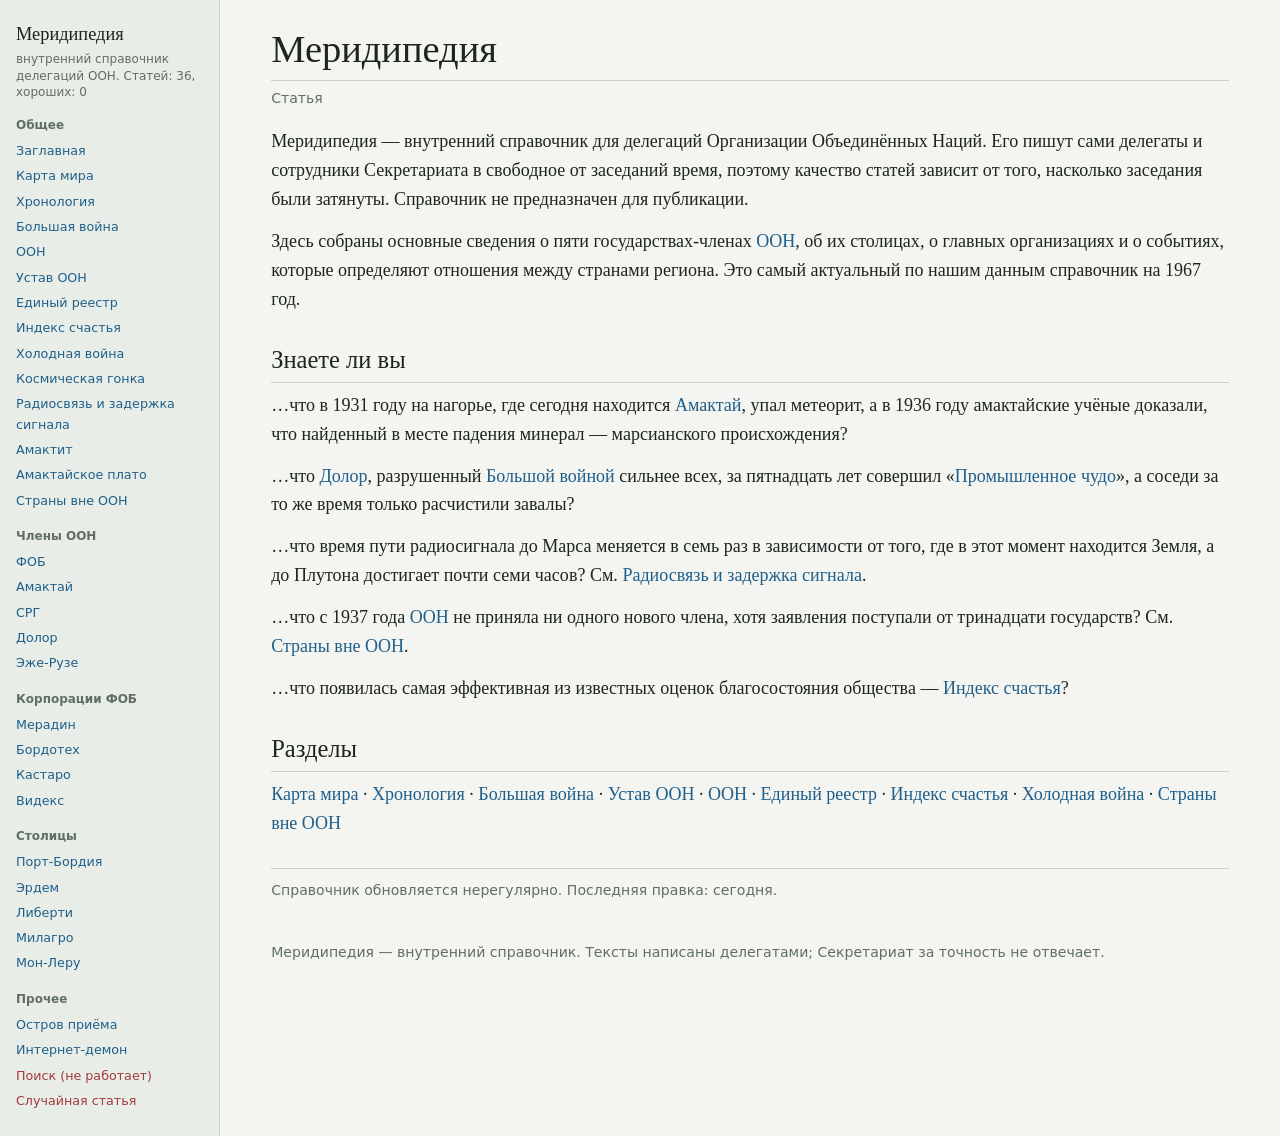
==== index.html @ 226e55e8 "Add files via upload" ====
<!DOCTYPE html>
<html lang="ru">
<head>
<meta charset="UTF-8">
<meta name="viewport" content="width=device-width, initial-scale=1, viewport-fit=cover">
<title>Меридипедия</title>
<link rel="stylesheet" href="style.css?v=7">
<style>
/* планы городов: на широком экране слева от текста, на среднем под карточкой справа, на узком на всю ширину */
figure.cityfig{float:left!important;clear:none!important;width:clamp(260px,34vw,620px)!important;margin:6px 28px 14px 0!important;}
figure.cityfig.tall{width:clamp(240px,28vw,520px)!important;}
figure.cityfig img{display:block;width:100%!important;max-width:100%!important;height:auto;}
@media (max-width:1300px){
  figure.cityfig,figure.cityfig.tall{float:right!important;clear:right!important;width:clamp(236px,24%,460px)!important;margin:0 0 14px 22px!important;}
}
@media (max-width:760px){
  figure.cityfig,figure.cityfig.tall{float:none!important;clear:both!important;width:100%!important;margin:6px 0 18px!important;}
}
</style>
</head>
<body>
<div class="frame">

<nav>
  <p class="brand">Меридипедия</p>
  <p class="brand-sub">внутренний справочник делегаций ООН. Статей: 36, хороших: 0</p>
  <h4>Общее</h4>
  <ul>
    <li><a href="#home">Заглавная</a></li>
    <li><a href="#map">Карта мира</a></li>
    <li><a href="#timeline">Хронология</a></li>
    <li><a href="#war">Большая война</a></li>
    <li><a href="#un">ООН</a></li>
    <li><a href="#charter">Устав ООН</a></li>
    <li><a href="#registry">Единый реестр</a></li>
    <li><a href="#index">Индекс счастья</a></li>
    <li><a href="#cold">Холодная война</a></li>
    <li><a href="#space">Космическая гонка</a></li>
    <li><a href="#delay">Радиосвязь и задержка сигнала</a></li>
    <li><a href="#amaktit">Амактит</a></li>
    <li><a href="#plateau">Амактайское плато</a></li>
    <li><a href="#outside">Страны вне ООН</a></li>
  </ul>
  <h4>Члены ООН</h4>
  <ul>
    <li><a href="#fob">ФОБ</a></li>
    <li><a href="#amaktai">Амактай</a></li>
    <li><a href="#srg">СРГ</a></li>
    <li><a href="#dolor">Долор</a></li>
    <li><a href="#ezhe">Эже-Рузе</a></li>
  </ul>
  <h4>Корпорации ФОБ</h4>
  <ul>
    <li><a href="#meradin">Мерадин</a></li>
    <li><a href="#bordotech">Бордотех</a></li>
    <li><a href="#kastaro">Кастаро</a></li>
    <li><a href="#videx">Видекс</a></li>
  </ul>
  <h4>Столицы</h4>
  <ul>
    <li><a href="#portb">Порт-Бордия</a></li>
    <li><a href="#erdem">Эрдем</a></li>
    <li><a href="#liberti">Либерти</a></li>
    <li><a href="#milagro">Милагро</a></li>
    <li><a href="#monleru">Мон-Леру</a></li>
  </ul>
  <h4>Прочее</h4>
  <ul>
    <li><a href="#island">Остров приёма</a></li>
    <li><a href="#demon">Интернет-демон</a></li>
    <li><a class="dead" href="#gone">Поиск (не работает)</a></li>
    <li><a class="dead" href="#gone">Случайная статья</a></li>
  </ul>
</nav>

<main>
<!-- ЗАГЛАВНАЯ -->
<div class="page active" id="home">
  <h1>Меридипедия</h1>
  <div class="tabs">Статья</div>
  <p>Меридипедия — внутренний справочник для делегаций Организации Объединённых Наций. Его пишут сами делегаты и сотрудники Секретариата в свободное от заседаний время, поэтому качество статей зависит от того, насколько заседания были затянуты. Справочник не предназначен для публикации.</p>
  <p>Здесь собраны основные сведения о пяти государствах-членах <a href="#un">ООН</a>, об их столицах, о главных организациях и о событиях, которые определяют отношения между странами региона. Это самый актуальный по нашим данным справочник на 1967 год.</p>
  <h2>Знаете ли вы</h2>
  <p>…что в 1931 году на нагорье, где сегодня находится <a href="#amaktai">Амактай</a>, упал метеорит, а в 1936 году амактайские учёные доказали, что найденный в месте падения минерал — марсианского происхождения?</p>
  <p>…что <a href="#dolor">Долор</a>, разрушенный <a href="#war">Большой войной</a> сильнее всех, за пятнадцать лет совершил «<a href="#dolor">Промышленное чудо</a>», а соседи за то же время только расчистили завалы?</p>
  <p>…что время пути радиосигнала до Марса меняется в семь раз в зависимости от того, где в этот момент находится Земля, а до Плутона достигает почти семи часов? См. <a href="#delay">Радиосвязь и задержка сигнала</a>.</p>
  <p>…что с 1937 года <a href="#un">ООН</a> не приняла ни одного нового члена, хотя заявления поступали от тринадцати государств? См. <a href="#outside">Страны вне ООН</a>.</p>
  <p>…что появилась самая эффективная из известных оценок благосостояния общества — <a href="#index">Индекс счастья</a>?</p>
  <h2>Разделы</h2>
  <p><a href="#map">Карта мира</a> · <a href="#timeline">Хронология</a> · <a href="#war">Большая война</a> · <a href="#charter">Устав ООН</a> · <a href="#un">ООН</a> · <a href="#registry">Единый реестр</a> · <a href="#index">Индекс счастья</a> · <a href="#cold">Холодная война</a> · <a href="#outside">Страны вне ООН</a></p>
  <div class="cat">Справочник обновляется нерегулярно. Последняя правка: сегодня.</div>
</div>

<!-- КАРТА МИРА -->
<div class="page" id="map">
  <h1>Карта мира</h1>
  <div class="tabs">Статья</div>
  <div class="tablist" role="tablist" aria-label="Тип карты">
    <button class="tabbtn" role="tab" aria-selected="true" data-tab="t-pol" type="button">Политическая</button>
    <button class="tabbtn" role="tab" aria-selected="false" data-tab="t-rel" type="button">Рельеф</button>
    <button class="tabbtn" role="tab" aria-selected="false" data-tab="t-cli" type="button">Климат</button>
    <button class="tabbtn" role="tab" aria-selected="false" data-tab="t-bio" type="button">Растительность</button>
  </div>
  <div class="tabpanel" id="t-pol">
    <div class="mapwrap"><svg id="worldmap" viewBox="250 250 3000 1700" role="img" aria-label="Политическая карта мира: пять членов ООН выделены цветом, остальные страны серые"><a href="#outside/orn" aria-label="Орнский каганат"><path class="land" d="M532 529 531 543 539 558 535 596 530 598 526 607 523 608 522 619 513 623 513 630 509 631 510 636 504 653 498 659 492 659 485 663 484 671 476 677 476 686 484 691 484 700 489 705 500 707 504 717 514 719 511 722 513 734 519 732 523 737 519 751 522 757 529 756 532 761 528 763 527 767 517 771 512 781 512 788 505 793 501 800 482 802 473 806 463 804 451 809 445 807 432 808 430 816 421 820 416 829 404 830 397 835 396 839 388 840 386 850 382 852 380 857 372 857 370 854 364 854 363 852 353 856 355 872 346 884 339 885 327 880 325 886 316 892 320 906 328 910 329 918 338 929 339 935 357 961 367 982 373 1004 371 1018 376 1027 373 1043 376 1044 376 1051 384 1058 384 1065 391 1072 392 1086 395 1089 394 1097 395 1100 399 1101 398 1118 401 1119 400 1128 408 1134 426 1140 434 1148 446 1150 449 1147 465 1145 474 1138 483 1135 492 1123 528 1123 538 1113 542 1105 560 1104 567 1107 574 1102 577 1106 582 1107 593 1121 603 1124 605 1120 614 1116 618 1104 637 1108 645 1117 649 1113 665 1108 672 1095 682 1094 698 1098 712 1111 722 1113 744 1140 755 1141 758 1144 759 1152 765 1153 772 1161 772 1170 766 1177 771 1185 778 1181 792 1184 796 1166 801 1163 799 1158 801 1150 823 1153 835 1131 851 1129 870 1121 875 1104 884 1095 875 1073 892 1063 893 1055 890 1044 896 1039 915 1034 918 1029 917 1018 919 1016 944 1010 952 995 971 989 973 986 969 973 950 976 938 964 943 946 935 934 939 919 932 910 923 910 911 923 907 923 893 910 889 910 879 918 873 919 860 902 856 902 841 918 834 918 825 914 805 917 797 911 783 910 771 941 766 941 754 933 741 945 727 941 720 946 713 946 704 942 691 947 677 940 680 925 691 905 699 878 705 877 724 885 739 873 741 864 745 859 758 853 766 835 748 812 755 785 762 782 778 786 787 801 792 803 811 791 812 785 808 780 792 773 799 761 799 757 790 744 789 738 802 731 810 715 808 704 797 694 813 672 812 661 808 654 828 650 831 646 830 630 822 620 823 614 841 601 853 600 848 598 839 587 832 588 828 576 821 570 809 574 805 583 794 589 781 590 773 587 769 590 764 586 758 586 756 578 752 577 746 570 739 569 735 563 726 558 723 539 712 531 683 554 646 568 638 554 628 553 623 550 617 552 613 561 607 565 602 565 591 558 592 551 580 541 572 541 560 533 552 535 544 528Z" fill-rule="evenodd"><title>Орнский каганат</title></path></a><a href="#outside/noria" aria-label="Великая Нория"><path class="land" d="M1114 856 1109 860 1104 878 1102 880 1085 880 1076 897 1049 883 1043 883 1031 889 1018 916 1013 921 998 923 976 932 970 932 955 919 940 920 936 934 943 944 944 950 939 964 950 975 969 972 973 978 974 986 971 990 952 996 944 1011 919 1017 918 1031 915 1035 896 1040 891 1044 894 1055 893 1063 876 1073 885 1095 876 1104 871 1121 851 1130 835 1132 830 1145 824 1153 824 1163 827 1166 827 1179 829 1180 832 1197 846 1197 853 1201 856 1216 862 1218 860 1236 874 1255 885 1258 890 1264 889 1281 878 1294 882 1308 895 1309 902 1318 913 1315 932 1316 939 1322 943 1322 953 1315 972 1317 980 1325 980 1328 969 1327 969 1330 972 1330 973 1333 983 1333 984 1345 975 1348 969 1342 963 1342 968 1342 972 1348 971 1370 974 1373 996 1380 1021 1379 1026 1391 1032 1394 1043 1392 1046 1388 1046 1382 1042 1374 1030 1372 1027 1367 1025 1348 1029 1339 1031 1323 1040 1323 1046 1329 1047 1326 1053 1323 1055 1318 1061 1315 1060 1306 1066 1302 1064 1288 1078 1275 1086 1273 1091 1264 1098 1259 1110 1261 1119 1257 1132 1228 1140 1226 1160 1233 1174 1231 1190 1243 1198 1243 1213 1239 1227 1230 1235 1229 1243 1223 1244 1214 1249 1209 1260 1209 1245 1210 1235 1197 1234 1185 1212 1172 1209 1168 1210 1151 1205 1146 1206 1113 1201 1104 1188 1093 1182 1079 1158 1069 1164 1060 1165 1050 1157 1041 1155 1022 1148 1018 1132 1022 1124 1013 1129 1001 1128 994 1125 991 1108 988 1106 967 1096 955 1092 942 1094 939 1110 935 1116 930 1116 920 1109 914 1105 906 1108 900 1113 897 1114 892 1128 883 1136 863Z" fill-rule="evenodd"><title>Великая Нория</title></path></a><a href="#outside/dubna" aria-label="Зелёная Дубна"><path class="land" d="M658 1513 649 1525 658 1534 667 1534 676 1527 676 1524 662 1513ZM698 1200 693 1203 691 1212 683 1214 678 1224 661 1242 629 1235 622 1239 621 1246 615 1252 614 1262 617 1267 617 1275 613 1282 604 1287 604 1299 599 1305 595 1326 597 1332 606 1341 606 1348 611 1350 615 1366 619 1368 615 1382 618 1380 623 1382 622 1373 628 1374 640 1370 645 1375 643 1381 647 1382 648 1387 646 1411 638 1419 627 1423 623 1431 617 1432 621 1438 619 1450 633 1458 634 1477 648 1481 656 1477 661 1478 664 1475 663 1469 666 1467 666 1459 669 1457 671 1447 680 1444 682 1440 687 1440 694 1447 694 1460 699 1467 699 1483 703 1489 704 1520 707 1520 719 1534 737 1538 751 1537 761 1525 768 1524 793 1535 801 1525 806 1523 807 1519 804 1503 806 1492 803 1483 804 1472 810 1468 817 1468 825 1475 828 1475 830 1457 838 1450 846 1450 852 1453 849 1468 853 1454 850 1446 850 1429 847 1425 844 1408 867 1406 874 1397 871 1389 859 1385 843 1375 843 1370 853 1366 858 1360 861 1339 854 1326 853 1318 861 1317 855 1316 845 1322 840 1333 836 1336 824 1337 823 1334 817 1334 813 1328 808 1327 807 1315 804 1312 801 1297 806 1294 808 1279 816 1273 822 1262 827 1261 830 1250 824 1242 819 1240 820 1233 817 1229 805 1223 805 1214 800 1209 793 1208 789 1212 790 1217 787 1223 776 1224 775 1235 759 1239 754 1236 752 1231 753 1222 750 1216 744 1217 742 1212 737 1210 736 1200 730 1200 723 1209 717 1206 718 1199Z" fill-rule="evenodd"><title>Зелёная Дубна</title></path></a><a href="#outside/tulur" aria-label="Тулур"><path class="land" d="M1457 1421 1444 1416 1441 1421 1433 1422 1427 1439 1429 1446 1446 1445 1447 1441 1453 1438ZM1097 1294 1096 1299 1092 1302 1094 1309 1092 1322 1104 1324 1109 1333 1106 1334 1106 1339 1095 1351 1096 1358 1093 1359 1090 1366 1098 1360 1124 1372 1127 1384 1136 1393 1135 1400 1127 1415 1128 1425 1135 1429 1144 1428 1167 1444 1179 1456 1183 1457 1183 1462 1189 1473 1213 1471 1216 1474 1213 1487 1214 1496 1227 1503 1231 1517 1237 1524 1257 1532 1255 1557 1265 1574 1274 1580 1271 1592 1267 1597 1267 1606 1270 1610 1280 1611 1283 1615 1287 1628 1292 1634 1295 1657 1298 1661 1329 1661 1335 1663 1337 1668 1343 1671 1377 1666 1390 1666 1398 1670 1402 1669 1411 1659 1418 1646 1433 1648 1448 1641 1478 1636 1480 1622 1476 1615 1477 1610 1466 1603 1459 1604 1452 1594 1453 1590 1460 1587 1459 1581 1467 1578 1466 1572 1463 1571 1464 1564 1460 1561 1435 1560 1426 1550 1416 1550 1412 1545 1396 1544 1395 1548 1389 1549 1386 1547 1381 1549 1376 1539 1366 1536 1362 1530 1348 1530 1350 1524 1349 1512 1354 1510 1355 1504 1359 1501 1360 1492 1365 1490 1367 1481 1379 1476 1379 1472 1389 1457 1390 1438 1386 1434 1389 1422 1392 1420 1394 1400 1406 1396 1411 1391 1420 1392 1423 1390 1432 1374 1432 1371 1419 1369 1411 1364 1411 1358 1404 1352 1401 1344 1391 1335 1385 1324 1373 1324 1368 1327 1360 1326 1359 1329 1356 1326 1351 1326 1350 1332 1347 1333 1345 1327 1341 1327 1340 1322 1338 1322 1337 1335 1330 1327 1329 1334 1313 1338 1312 1334 1317 1314 1314 1308 1316 1301 1313 1297 1307 1296 1306 1291 1295 1294 1293 1290 1290 1290 1284 1294 1279 1291 1270 1293 1256 1290 1252 1283 1254 1275 1251 1273 1250 1264 1245 1261 1232 1262 1227 1270 1229 1288 1223 1307 1211 1306 1203 1294 1190 1292 1187 1288 1163 1288 1150 1278 1138 1279 1134 1282 1106 1289Z" fill-rule="evenodd"><title>Тулур</title></path></a><a href="#outside/lamil" aria-label="Ламиляндия"><path class="land" d="M1808 376 1806 383 1795 383 1791 391 1781 397 1776 410 1781 412 1791 426 1807 431 1812 436 1826 439 1832 435 1852 439 1868 457 1874 469 1874 501 1872 503 1871 521 1872 547 1896 562 1913 563 1918 567 1928 563 1943 564 1953 579 1953 600 1946 610 1935 608 1924 596 1914 592 1907 592 1900 596 1899 610 1916 640 1935 642 1936 647 1948 656 1951 662 1951 677 1960 692 1970 696 1983 706 1983 714 1978 717 1978 721 1986 722 1991 731 1992 745 1989 750 1992 765 1982 772 1982 785 1978 789 1983 802 1981 813 1986 820 1980 863 1983 878 1990 884 1989 891 1992 894 1993 910 2000 912 1999 920 2007 926 2006 932 2012 942 2009 947 2009 953 2012 956 2009 996 2014 1002 2023 1004 2024 1012 2034 1021 2043 1019 2046 1022 2047 1033 2045 1040 2048 1047 2041 1058 2043 1066 2041 1059 2048 1050 2053 1050 2070 1057 2070 1076 2073 1080 2087 1080 2105 1070 2118 1072 2132 1052 2145 1051 2151 1048 2154 1037 2156 1008 2160 996 2209 987 2221 991 2231 987 2236 969 2209 963 2200 957 2183 976 2177 974 2171 966 2170 946 2160 943 2156 938 2154 929 2155 909 2138 892 2127 889 2121 884 2120 869 2140 854 2143 844 2154 830 2138 812 2130 807 2119 783 2126 776 2129 756 2132 753 2150 749 2149 729 2153 725 2177 718 2171 702 2180 688 2180 682 2176 674 2173 672 2160 673 2150 662 2126 664 2120 655 2120 648 2142 632 2154 617 2172 622 2197 607 2197 596 2204 589 2226 585 2232 581 2241 562 2241 556 2233 536 2239 529 2242 503 2229 507 2213 504 2212 509 2202 511 2199 505 2193 508 2175 506 2171 510 2159 506 2146 512 2132 511 2129 507 2118 508 2111 506 2102 513 2101 507 2097 503 2092 503 2088 494 2098 488 2109 477 2119 474 2123 468 2141 463 2142 445 2128 444 2119 449 2107 448 2081 422 2037 423 2033 420 2028 407 2010 400 1992 401 1976 394 1969 397 1961 395 1959 399 1948 399 1940 406 1936 406 1934 402 1929 403 1927 400 1919 399 1918 395 1915 394 1913 386 1916 380 1915 365 1906 357 1899 361 1891 361 1885 369 1886 374 1882 378 1867 369 1864 369 1863 372 1854 372 1841 366 1833 369 1831 374 1823 372 1820 377 1813 380Z" fill-rule="evenodd"><title>Ламиляндия</title></path></a><a href="#outside/litk" aria-label="Ли ТК"><path class="land" d="M2685 800 2683 809 2685 818 2690 824 2698 826 2704 848 2710 857 2718 859 2731 853 2760 855 2769 862 2771 867 2770 877 2773 881 2800 884 2792 903 2810 917 2818 917 2825 909 2849 909 2852 912 2875 903 2875 885 2868 872 2867 842 2863 838 2853 835 2843 822 2846 808 2845 789 2851 780 2852 774 2837 758 2831 758 2825 753 2805 748 2794 731 2777 764 2768 762 2754 752 2749 756 2741 756 2700 797ZM2238 410 2234 421 2243 434 2248 434 2256 429 2265 429 2271 434 2277 449 2278 472 2270 480 2259 483 2243 503 2240 528 2255 528 2260 532 2262 540 2254 557 2275 560 2281 563 2276 579 2279 584 2304 593 2309 597 2325 595 2339 622 2357 621 2361 625 2361 638 2366 657 2364 664 2355 672 2357 688 2366 695 2387 700 2385 717 2387 725 2429 730 2460 744 2469 745 2484 759 2503 767 2506 773 2494 782 2487 792 2497 806 2497 825 2519 829 2523 814 2528 806 2554 815 2571 805 2581 813 2596 816 2602 813 2606 804 2610 801 2617 800 2626 810 2631 811 2641 807 2658 791 2658 769 2652 763 2653 750 2650 745 2664 729 2664 705 2657 693 2657 657 2670 647 2667 624 2659 616 2655 616 2654 619 2647 619 2635 594 2625 588 2621 582 2616 582 2609 572 2603 572 2601 568 2578 573 2563 567 2551 568 2546 563 2545 549 2551 547 2553 539 2550 534 2546 534 2545 531 2539 529 2539 519 2536 518 2533 510 2512 507 2508 511 2500 510 2492 515 2487 515 2482 511 2478 501 2470 495 2470 473 2473 460 2466 452 2466 443 2457 434 2457 428 2453 422 2440 420 2415 427 2411 440 2400 443 2397 459 2390 467 2386 468 2384 464 2367 463 2361 457 2347 461 2342 457 2313 455 2298 427 2288 416 2286 406 2281 401 2259 401 2243 405Z" fill-rule="evenodd"><title>Ли ТК</title></path></a><a href="#outside/tu" aria-label="Ту"><path class="land" d="M2238 530 2235 533 2234 540 2242 556 2242 562 2233 581 2226 586 2204 590 2198 596 2198 607 2172 623 2155 617 2142 633 2120 649 2126 664 2150 661 2160 672 2173 671 2176 673 2181 682 2181 688 2172 702 2177 718 2153 726 2150 729 2151 749 2130 756 2127 776 2120 783 2131 807 2138 811 2155 830 2144 844 2141 854 2121 869 2122 884 2127 888 2138 891 2156 909 2155 929 2157 938 2160 942 2168 943 2171 946 2172 966 2177 973 2183 975 2198 957 2202 957 2209 962 2235 967 2236 973 2231 989 2251 998 2261 994 2280 998 2292 990 2312 995 2336 994 2343 975 2356 972 2363 966 2385 961 2397 962 2414 958 2427 960 2438 957 2448 963 2469 967 2472 971 2487 972 2493 961 2496 936 2484 907 2501 894 2506 865 2515 861 2519 855 2518 830 2495 824 2496 806 2487 795 2489 786 2506 771 2481 758 2469 746 2460 745 2429 731 2387 726 2384 721 2386 700 2366 696 2356 688 2354 672 2363 664 2365 657 2360 638 2360 625 2357 622 2339 623 2325 596 2309 598 2304 594 2279 585 2275 579 2280 563 2254 557 2255 550 2261 540 2259 532 2255 529Z" fill-rule="evenodd"><title>Ту</title></path></a><a href="#outside/sher" aria-label="Шер"><path class="land" d="M2670 648 2658 657 2658 693 2665 705 2665 729 2651 745 2654 750 2652 762 2659 769 2659 791 2656 794 2659 803 2665 806 2681 804 2683 808 2683 802 2686 798 2700 796 2741 755 2749 755 2762 732 2757 725 2742 715 2736 708 2740 688 2733 672 2724 667 2714 668 2705 673 2698 672 2687 649ZM2891 592 2880 591 2879 594 2874 594 2873 605 2863 610 2863 617 2858 622 2850 621 2850 627 2841 650 2856 667 2846 676 2845 682 2838 686 2830 699 2815 711 2814 716 2811 719 2804 719 2804 724 2797 726 2794 730 2805 747 2838 758 2850 738 2867 741 2887 733 2900 694 2894 674 2919 663 2924 647 2919 615 2903 605Z" fill-rule="evenodd"><title>Шер</title></path></a><a href="#outside/staur" aria-label="Стауриц"><path class="land" d="M3065 605 3053 600 3048 595 3036 592 3033 587 3023 582 3010 583 2992 571 2986 574 2979 573 2976 570 2962 571 2939 590 2927 591 2921 587 2916 592 2903 583 2890 590 2903 604 2920 615 2925 647 2919 664 2895 674 2901 694 2888 733 2883 737 2867 742 2850 739 2839 757 2853 774 2852 780 2846 789 2847 808 2844 822 2853 834 2863 837 2868 842 2869 863 2874 863 2899 851 2898 839 2925 822 2925 806 2932 799 2948 797 2961 806 2975 802 2981 802 2989 808 3003 806 3017 816 3031 810 3037 810 3042 814 3061 812 3065 806 3065 796 3088 781 3091 776 3085 775 3087 770 3078 764 3077 759 3080 750 3078 734 3085 733 3086 718 3078 711 3078 705 3057 698 3057 689 3060 686 3060 670 3057 661 3041 655 3029 657 3024 655 3022 660 3015 660 3014 654 3011 656 3006 654 3004 647 3009 641 3012 644 3021 644 3022 641 3028 639 3036 643 3038 639 3043 637 3050 620 3063 619 3066 612Z" fill-rule="evenodd"><title>Стауриц</title></path></a><a href="#outside/movr" aria-label="Мовия"><path class="land" d="M3133 773 3128 773 3119 768 3117 771 3106 773 3105 776 3092 775 3085 785 3066 796 3066 806 3061 813 3042 815 3037 811 3031 811 3016 816 3003 807 2989 809 2981 803 2961 807 2948 798 2932 800 2926 806 2926 822 2899 839 2900 851 2879 862 2869 864 2869 872 2876 885 2876 903 2853 912 2852 932 2855 938 2861 942 2864 966 2872 979 2872 983 2885 991 2895 993 2896 1011 2901 1021 2906 1024 2916 1022 2923 1016 2952 1016 2974 1021 2993 1019 3001 1036 3009 1045 3008 1071 3033 1062 3037 1062 3045 1070 3062 1071 3074 1052 3080 1047 3097 1065 3112 1065 3121 1069 3140 1070 3144 1072 3149 1081 3164 1083 3170 1081 3175 1075 3175 1065 3181 1056 3180 1050 3186 1047 3186 1042 3194 1032 3195 1025 3193 1009 3180 997 3170 973 3147 971 3135 965 3135 956 3146 949 3147 940 3141 934 3133 935 3125 919 3125 901 3131 896 3130 889 3134 884 3134 871 3139 845 3136 834 3126 834 3120 831 3119 823 3115 820 3120 804 3126 796 3131 795 3135 785Z" fill-rule="evenodd"><title>Мовия</title></path></a><a href="#outside/godru" aria-label="Годру"><path class="land" d="M2767 1147 2775 1157 2785 1161 2787 1176 2793 1188 2824 1184 2830 1179 2849 1171 2850 1176 2845 1189 2844 1201 2848 1206 2873 1211 2871 1229 2873 1241 2879 1244 2900 1242 2906 1260 2928 1264 2928 1270 2925 1274 2926 1285 2934 1292 2950 1292 2964 1282 2979 1278 2986 1265 3003 1253 3020 1258 3029 1256 3033 1247 3033 1239 3016 1223 3015 1217 3023 1206 3018 1185 3033 1170 3033 1139 3046 1136 3058 1140 3066 1139 3075 1133 3079 1123 3086 1116 3094 1117 3109 1131 3127 1132 3136 1128 3157 1139 3165 1135 3167 1131 3161 1121 3170 1111 3170 1107 3167 1106 3165 1100 3169 1086 3149 1082 3143 1072 3121 1070 3112 1066 3097 1066 3079 1047 3062 1072 3045 1071 3037 1063 3008 1071 3006 1069 3008 1045 3000 1036 2992 1019 2974 1022 2952 1017 2923 1017 2916 1023 2904 1024 2895 1011 2894 993 2885 992 2870 985 2845 992 2842 996 2843 1006 2840 1013 2835 1018 2821 1016 2816 1025 2817 1034 2801 1039 2802 1072 2796 1079 2799 1105 2795 1112 2769 1135Z" fill-rule="evenodd"><title>Годру</title></path></a><a href="#outside/pondr" aria-label="Пондрия"><path class="land" d="M3152 1137 3136 1129 3127 1133 3109 1132 3094 1118 3086 1117 3080 1123 3076 1133 3066 1140 3058 1141 3051 1137 3033 1140 3034 1170 3019 1185 3024 1206 3016 1217 3017 1223 3034 1239 3034 1247 3030 1256 3020 1259 3003 1254 2987 1265 2979 1279 2964 1283 2950 1293 2936 1293 2930 1310 2931 1317 2938 1321 2957 1313 2962 1327 2962 1335 2958 1336 2966 1336 2973 1344 2990 1345 2995 1339 3005 1339 3011 1332 3018 1334 3024 1330 3035 1330 3043 1322 3053 1321 3059 1315 3064 1303 3070 1302 3087 1290 3108 1287 3113 1281 3113 1272 3109 1263 3096 1252 3096 1239 3103 1234 3113 1238 3116 1241 3117 1252 3132 1258 3138 1252 3139 1247 3136 1236 3150 1222 3150 1219 3145 1215 3148 1200 3139 1193 3142 1182 3138 1171 3142 1167 3140 1159 3143 1156 3150 1155 3151 1143 3154 1140Z" fill-rule="evenodd"><title>Пондрия</title></path></a><a href="#outside/briv" aria-label="Бриверсия"><path class="land" d="M2667 622 2671 647 2687 648 2698 671 2705 672 2714 667 2724 666 2735 673 2741 688 2737 708 2762 729 2762 734 2754 751 2776 764 2795 727 2803 724 2804 718 2811 718 2814 711 2829 699 2840 683 2844 682 2845 676 2858 666 2850 663 2841 650 2849 627 2849 620 2843 616 2841 606 2834 604 2832 601 2822 601 2818 608 2813 607 2810 612 2805 612 2803 617 2794 617 2775 607 2770 608 2760 617 2748 615 2745 609 2740 608 2737 611 2720 609 2717 612 2705 613 2689 623Z" fill-rule="evenodd"><title>Бриверсия</title></path></a><a href="#outside/unc_nord" aria-label="Центральное нагорье"><path class="unc" d="M1188 799 1183 792 1179 791 1156 796 1151 789 1141 782 1140 779 1149 770 1150 764 1145 757 1144 750 1133 740 1125 738 1097 743 1094 746 1086 746 1075 738 1067 738 1050 770 1004 774 993 765 985 765 969 779 973 803 965 809 946 804 939 805 930 818 927 831 921 836 895 837 889 831 884 830 862 843 859 840 858 832 854 828 831 827 830 820 824 811 804 814 794 804 786 801 780 788 758 783 751 799 749 812 767 835 762 849 758 854 745 860 740 873 724 886 700 878 692 905 681 925 678 940 691 946 701 942 720 945 727 940 741 944 754 932 769 941 773 937 779 914 783 909 797 910 806 917 820 913 841 917 856 901 860 901 873 918 877 918 889 909 893 909 910 923 923 909 932 909 940 919 955 918 968 930 976 931 998 922 1015 919 1030 889 1043 882 1049 882 1075 897 1085 879 1103 878 1108 860 1112 855 1136 862 1168 851 1176 839 1174 825 1187 806Z" fill-rule="evenodd"><title>Центральное нагорье</title></path></a><a href="#outside/unc_sud" aria-label="Южный мыс"><path class="unc" d="M1153 1807 1158 1818 1162 1818 1167 1822 1173 1841 1177 1846 1187 1852 1203 1857 1224 1882 1227 1891 1242 1892 1251 1881 1262 1882 1263 1885 1269 1884 1272 1887 1281 1888 1282 1891 1299 1893 1305 1887 1325 1891 1334 1883 1348 1889 1354 1886 1356 1882 1369 1882 1370 1874 1368 1870 1375 1869 1375 1867 1370 1866 1370 1859 1365 1858 1360 1853 1360 1849 1346 1837 1346 1834 1355 1827 1348 1828 1343 1810 1339 1804 1314 1807 1310 1803 1304 1802 1297 1807 1291 1808 1269 1801 1262 1806 1256 1806 1245 1792 1237 1790 1227 1794 1217 1802 1207 1799 1204 1795 1194 1795 1191 1799 1177 1802 1165 1817 1159 1817Z" fill-rule="evenodd"><title>Южный мыс</title></path></a><a href="#fob" aria-label="ФОБ"><path class="un c-fob" d="M1607 1352 1603 1370 1619 1383 1628 1383 1630 1385 1629 1393 1632 1394 1634 1408 1640 1410 1638 1436 1642 1439 1642 1443 1651 1448 1653 1453 1663 1457 1672 1441 1670 1430 1673 1424 1672 1415 1678 1407 1688 1407 1695 1401 1694 1390 1687 1381 1687 1366 1682 1366 1679 1361 1658 1362 1656 1368 1651 1368 1648 1372 1642 1372 1632 1363 1626 1362 1618 1353ZM1401 1211 1400 1225 1407 1234 1424 1248 1430 1260 1431 1271 1436 1279 1448 1288 1462 1286 1468 1298 1479 1306 1481 1318 1493 1323 1497 1335 1497 1343 1489 1352 1489 1359 1493 1363 1509 1366 1519 1372 1533 1369 1536 1365 1549 1366 1560 1350 1566 1351 1581 1344 1599 1347 1607 1335 1608 1328 1616 1323 1617 1316 1630 1312 1638 1302 1630 1286 1619 1289 1604 1286 1603 1274 1607 1270 1604 1265 1604 1258 1602 1256 1587 1257 1583 1250 1575 1247 1573 1239 1569 1237 1569 1232 1565 1231 1565 1222 1560 1215 1540 1213 1539 1209 1519 1204 1517 1193 1514 1191 1510 1193 1497 1191 1494 1184 1489 1185 1488 1183 1476 1186 1478 1196 1474 1200 1479 1205 1479 1213 1470 1217 1462 1227 1456 1226 1446 1215 1416 1198 1407 1197ZM1623 979 1622 987 1627 999 1643 1002 1655 1010 1663 1008 1674 998 1673 986 1656 983 1642 984ZM1699 936 1699 943 1695 949 1699 959 1696 973 1705 983 1706 991 1712 996 1715 1004 1721 1007 1723 1011 1736 1011 1739 1005 1743 1003 1744 988 1726 973 1720 962 1713 956 1711 940ZM1771 904 1762 906 1756 914 1749 915 1751 924 1749 935 1751 939 1748 943 1748 951 1760 966 1776 962 1778 940 1782 933 1780 929 1782 912ZM1697 816 1689 824 1689 833 1701 840 1706 840 1715 829 1714 820 1712 817ZM1483 677 1478 685 1480 693 1485 696 1486 700 1501 699 1504 695 1504 682 1492 674ZM1152 585 1143 592 1143 608 1147 617 1156 618 1174 607 1176 601 1163 592 1159 585ZM824 614 822 620 828 624 831 630 832 646 828 651 809 654 813 661 814 672 797 695 809 704 811 715 803 731 789 739 800 757 800 761 793 773 796 776 808 779 813 785 812 791 795 804 804 814 824 810 831 820 831 826 854 827 859 832 863 844 880 830 889 830 899 837 920 836 926 831 929 818 939 804 946 803 957 808 965 808 973 803 968 779 985 764 993 764 1005 774 1014 771 1050 769 1060 746 1067 737 1075 737 1087 746 1094 745 1097 742 1113 741 1120 737 1133 739 1145 750 1146 757 1151 764 1150 770 1143 775 1141 781 1151 788 1156 795 1165 795 1177 790 1183 791 1187 795 1189 804 1173 826 1177 832 1176 841 1168 852 1137 862 1129 883 1116 891 1114 897 1104 907 1116 918 1117 930 1110 936 1103 936 1094 940 1093 946 1097 951 1097 955 1107 967 1109 988 1125 990 1130 996 1129 1005 1124 1011 1127 1017 1133 1022 1144 1018 1152 1018 1156 1022 1158 1041 1166 1050 1165 1060 1159 1069 1182 1078 1189 1093 1202 1104 1208 1118 1205 1137 1206 1146 1211 1151 1210 1168 1235 1185 1236 1197 1246 1210 1252 1207 1268 1207 1276 1200 1286 1199 1290 1206 1315 1211 1319 1205 1320 1196 1332 1187 1332 1182 1337 1176 1337 1163 1345 1155 1355 1154 1357 1157 1361 1157 1368 1168 1383 1169 1386 1166 1389 1150 1379 1145 1379 1139 1386 1136 1386 1127 1395 1121 1421 1120 1425 1124 1429 1124 1434 1130 1449 1137 1455 1152 1459 1156 1475 1163 1487 1163 1514 1136 1525 1101 1530 1098 1540 1098 1545 1102 1549 1102 1558 1094 1553 1084 1554 1079 1571 1080 1578 1072 1584 1072 1585 1069 1600 1070 1613 1060 1612 1053 1605 1051 1605 1045 1600 1040 1591 1041 1586 1035 1586 1030 1580 1027 1578 1021 1571 1020 1563 1004 1564 996 1584 987 1598 973 1600 964 1606 961 1603 938 1595 937 1582 953 1566 962 1554 959 1544 949 1544 944 1541 941 1536 941 1531 936 1532 928 1526 922 1525 913 1522 910 1516 910 1512 905 1515 896 1523 895 1530 887 1530 884 1533 883 1532 872 1528 868 1502 873 1491 880 1486 889 1480 889 1474 896 1466 897 1443 888 1439 881 1426 875 1419 856 1420 842 1418 837 1409 835 1401 837 1398 835 1393 842 1394 855 1398 857 1397 864 1402 868 1404 876 1401 881 1390 886 1385 885 1381 878 1376 878 1365 872 1361 867 1361 863 1353 855 1339 858 1333 852 1300 854 1283 844 1283 841 1292 834 1309 835 1316 832 1317 828 1315 817 1304 812 1303 799 1292 791 1292 779 1277 761 1276 756 1265 756 1249 752 1246 748 1237 747 1233 743 1231 735 1234 726 1229 722 1229 713 1232 711 1234 700 1238 695 1251 694 1251 691 1258 684 1257 676 1260 673 1260 667 1254 665 1250 660 1245 659 1238 662 1234 673 1229 677 1224 688 1212 694 1196 693 1190 681 1183 677 1176 666 1170 664 1165 670 1159 670 1152 664 1147 652 1141 649 1131 651 1124 649 1122 635 1113 629 1110 623 1101 615 1102 605 1097 594 1082 593 1075 597 1078 607 1077 615 1072 618 1059 619 1054 615 1054 603 1051 599 1022 590 1013 583 1005 583 997 587 992 592 992 599 989 602 983 602 974 613 963 612 949 615 944 600 936 592 931 590 923 591 919 586 908 591 901 588 890 590 887 585 880 584 872 585 869 589 869 596 862 601 841 602ZM1057 528 1046 532 1041 541 1040 549 1046 559 1053 560 1055 556 1059 556 1062 551 1067 550 1065 545 1066 537ZM1618 509 1618 518 1604 527 1605 534 1608 537 1604 552 1610 557 1611 562 1608 568 1609 581 1606 590 1591 596 1590 601 1581 609 1567 613 1556 606 1552 611 1539 618 1538 629 1531 637 1533 652 1528 663 1528 670 1536 688 1545 688 1558 694 1559 700 1553 708 1553 713 1557 715 1561 725 1578 724 1582 733 1589 738 1590 746 1600 748 1607 753 1614 777 1617 779 1632 779 1641 769 1654 769 1658 775 1663 777 1672 776 1679 784 1685 786 1688 766 1687 757 1667 753 1659 743 1661 729 1659 696 1664 688 1662 673 1640 661 1636 656 1636 650 1647 628 1633 612 1645 599 1646 592 1658 574 1647 563 1636 564 1630 550 1635 541 1630 529 1635 525 1635 519 1630 511ZM1325 464 1309 475 1313 483 1314 497 1307 504 1307 509 1315 512 1321 507 1325 509 1332 508 1339 511 1339 517 1334 523 1326 525 1325 533 1317 535 1317 548 1315 550 1306 550 1306 559 1301 562 1299 567 1292 569 1289 582 1285 583 1283 587 1271 590 1270 597 1266 600 1267 607 1290 627 1291 643 1287 647 1289 654 1286 668 1288 674 1293 677 1293 683 1298 688 1298 693 1295 699 1286 702 1283 711 1292 737 1298 745 1304 747 1331 745 1346 757 1346 765 1340 779 1340 785 1349 797 1355 797 1369 787 1369 780 1375 775 1390 777 1391 772 1398 764 1398 758 1411 755 1419 761 1418 767 1428 772 1430 782 1444 787 1443 799 1446 802 1452 800 1458 794 1473 795 1474 791 1469 787 1468 779 1461 773 1448 769 1445 755 1448 754 1450 749 1461 751 1467 757 1482 754 1484 748 1476 730 1476 723 1465 706 1465 700 1455 695 1455 688 1448 686 1440 672 1436 672 1435 667 1425 660 1422 648 1415 639 1420 630 1420 621 1430 616 1430 610 1426 604 1408 600 1404 591 1394 590 1392 584 1396 581 1392 570 1385 566 1386 552 1377 545 1379 531 1385 527 1385 511 1394 508 1392 484 1377 481 1369 482 1366 478 1363 481 1354 482 1350 475 1345 472 1336 473ZM935 432 926 433 916 447 908 464 908 479 905 482 902 500 904 508 911 514 919 513 929 505 937 467 947 454ZM1211 371 1200 379 1193 395 1185 399 1186 417 1179 433 1180 442 1175 448 1176 458 1186 466 1189 475 1199 482 1201 491 1210 491 1222 487 1227 496 1241 496 1243 501 1252 503 1261 497 1266 490 1263 473 1268 463 1262 454 1262 442 1252 434 1250 427 1243 423 1243 419 1239 415 1228 411 1229 399 1224 386 1227 385 1226 374 1222 371ZM1581 350 1570 347 1567 349 1567 355 1564 356 1560 365 1547 367 1543 363 1538 363 1530 353 1519 350 1513 352 1501 350 1474 351 1466 361 1476 380 1473 396 1470 399 1459 396 1438 396 1433 413 1427 416 1427 431 1418 434 1418 437 1413 440 1412 452 1416 454 1417 458 1423 460 1442 457 1450 459 1463 451 1484 448 1488 452 1487 464 1496 471 1506 465 1522 463 1525 460 1524 444 1530 433 1529 421 1531 419 1540 419 1548 415 1552 419 1567 421 1574 413 1581 413 1583 408 1593 406 1595 401 1594 391 1597 389 1597 385 1593 384 1592 387 1580 389 1573 386 1571 382 1572 375 1578 373 1582 367 1584 356ZM1346 339 1345 346 1348 354 1369 353 1369 348 1373 344 1369 336 1357 333 1350 334Z" fill-rule="evenodd"><title>ФОБ</title></path></a><a href="#amaktai" aria-label="Амактай"><path class="un c-amaktai" d="M2878 1529 2874 1535 2866 1537 2866 1540 2873 1544 2871 1563 2874 1565 2874 1581 2889 1586 2898 1582 2899 1568 2896 1565 2897 1554 2893 1545 2894 1538 2892 1534 2886 1532 2885 1528ZM2655 796 2635 811 2626 811 2615 800 2607 804 2606 809 2600 816 2593 817 2581 814 2569 804 2558 815 2548 815 2528 806 2519 830 2520 855 2515 862 2507 865 2502 894 2484 908 2497 936 2494 961 2487 973 2472 972 2464 966 2448 964 2442 959 2434 957 2427 961 2415 958 2409 961 2394 963 2386 961 2380 964 2367 965 2356 973 2343 976 2339 992 2332 996 2312 996 2292 991 2280 999 2266 997 2262 994 2251 999 2230 989 2217 991 2214 988 2204 988 2169 996 2164 995 2158 999 2159 1005 2155 1019 2155 1037 2152 1048 2149 1051 2132 1052 2118 1073 2110 1073 2106 1070 2083 1082 2073 1081 2070 1078 2069 1057 2048 1050 2042 1059 2047 1070 2046 1076 2042 1079 2046 1093 2042 1097 2028 1100 2023 1096 2016 1100 2016 1106 2013 1107 2015 1119 2010 1122 2013 1129 2010 1131 2008 1151 2002 1167 2004 1173 2003 1192 2013 1200 2023 1201 2033 1209 2046 1207 2061 1211 2064 1221 2074 1232 2089 1230 2093 1226 2116 1225 2125 1230 2130 1239 2117 1262 2152 1263 2158 1272 2173 1267 2196 1268 2199 1283 2223 1296 2225 1300 2224 1313 2230 1333 2243 1340 2252 1341 2251 1365 2266 1383 2268 1394 2246 1417 2246 1422 2252 1431 2253 1440 2272 1447 2283 1438 2289 1438 2300 1443 2316 1443 2334 1451 2334 1464 2339 1469 2338 1498 2344 1504 2359 1506 2385 1492 2389 1492 2397 1504 2390 1525 2385 1529 2369 1528 2367 1532 2365 1555 2369 1563 2369 1574 2391 1579 2407 1592 2417 1587 2426 1587 2437 1591 2440 1595 2434 1614 2437 1620 2453 1629 2469 1628 2480 1642 2490 1641 2501 1635 2515 1648 2522 1660 2526 1657 2545 1658 2547 1650 2555 1646 2555 1641 2560 1634 2574 1635 2575 1639 2594 1643 2598 1631 2603 1629 2603 1626 2612 1619 2617 1619 2625 1610 2639 1610 2645 1608 2647 1604 2654 1604 2660 1610 2660 1615 2675 1613 2680 1609 2678 1591 2670 1584 2670 1573 2664 1567 2668 1556 2674 1553 2700 1557 2709 1563 2732 1561 2734 1559 2741 1560 2748 1556 2765 1557 2776 1588 2786 1593 2798 1585 2798 1575 2793 1570 2795 1562 2807 1562 2818 1573 2836 1578 2844 1583 2845 1589 2840 1603 2843 1613 2841 1632 2850 1638 2862 1639 2866 1628 2872 1624 2872 1610 2868 1605 2870 1592 2868 1585 2862 1584 2858 1580 2851 1580 2848 1577 2851 1563 2848 1562 2849 1538 2855 1533 2856 1517 2849 1510 2849 1499 2847 1492 2844 1491 2843 1476 2852 1468 2852 1461 2857 1459 2862 1444 2865 1442 2866 1419 2870 1416 2871 1411 2864 1402 2864 1395 2869 1392 2869 1380 2875 1369 2887 1371 2892 1363 2905 1363 2909 1358 2920 1359 2929 1347 2942 1349 2951 1340 2961 1335 2957 1313 2942 1321 2934 1321 2929 1315 2929 1310 2936 1296 2924 1283 2927 1263 2906 1261 2902 1256 2900 1243 2875 1244 2870 1234 2872 1211 2870 1209 2848 1207 2844 1203 2844 1189 2850 1175 2848 1171 2824 1185 2793 1189 2786 1176 2787 1171 2784 1167 2784 1161 2775 1158 2766 1147 2768 1135 2787 1119 2799 1104 2795 1079 2802 1069 2799 1054 2800 1039 2803 1036 2817 1034 2815 1025 2821 1015 2829 1015 2834 1018 2839 1013 2843 1005 2841 996 2845 991 2872 984 2863 966 2864 960 2860 942 2854 938 2851 932 2852 913 2848 909 2828 909 2818 918 2810 918 2791 903 2792 897 2802 885 2773 882 2769 877 2771 869 2768 862 2759 855 2747 856 2732 853 2722 859 2710 858 2703 848 2697 826 2690 825 2685 820 2681 805 2661 806Z" fill-rule="evenodd"><title>Амактай</title></path></a><a href="#srg" aria-label="СРГ"><path class="un c-srg" d="M857 1595 859 1605 858 1627 853 1634 845 1638 841 1647 834 1653 833 1680 835 1683 841 1686 851 1686 869 1676 882 1676 894 1684 901 1685 911 1697 923 1696 933 1706 934 1712 941 1716 943 1728 949 1734 958 1732 964 1723 976 1723 981 1717 990 1718 995 1715 997 1701 993 1697 996 1684 995 1673 986 1666 971 1665 961 1657 961 1644 956 1633 932 1616 920 1613 918 1607 908 1602 907 1598 901 1595 894 1586 888 1585 880 1588 873 1585ZM853 1318 862 1339 858 1362 853 1367 844 1370 843 1375 871 1388 875 1393 875 1397 867 1407 845 1407 845 1414 851 1429 850 1444 854 1459 847 1471 836 1475 830 1480 830 1485 842 1497 849 1500 856 1498 873 1482 880 1482 887 1489 891 1489 897 1505 907 1513 915 1515 923 1526 930 1529 930 1539 950 1561 957 1565 978 1564 981 1562 988 1562 991 1565 990 1578 984 1587 989 1597 986 1608 987 1613 998 1618 1012 1620 1022 1628 1022 1635 1026 1639 1037 1639 1045 1642 1045 1647 1050 1651 1049 1657 1046 1660 1034 1659 1030 1664 1031 1669 1026 1675 1031 1676 1032 1681 1041 1687 1041 1695 1044 1695 1051 1702 1051 1707 1046 1716 1032 1721 1027 1730 1019 1731 1016 1737 1013 1738 1013 1755 1019 1755 1023 1758 1024 1763 1030 1763 1034 1767 1037 1763 1050 1760 1055 1766 1076 1765 1081 1770 1086 1770 1090 1775 1096 1799 1099 1802 1108 1804 1114 1814 1119 1817 1132 1814 1138 1804 1150 1803 1159 1816 1164 1817 1177 1801 1191 1798 1194 1794 1204 1794 1207 1798 1216 1802 1233 1790 1242 1790 1249 1795 1257 1806 1269 1800 1277 1801 1288 1807 1297 1806 1304 1801 1310 1802 1315 1807 1329 1803 1339 1803 1344 1810 1349 1829 1354 1826 1361 1826 1367 1820 1367 1817 1371 1816 1375 1808 1388 1806 1396 1802 1397 1789 1405 1766 1403 1755 1396 1748 1400 1731 1409 1721 1422 1719 1428 1714 1428 1710 1432 1708 1429 1699 1433 1695 1434 1688 1443 1685 1449 1669 1454 1669 1464 1662 1472 1660 1480 1643 1476 1636 1448 1642 1433 1649 1420 1646 1402 1670 1393 1670 1390 1667 1381 1666 1366 1670 1343 1672 1339 1671 1335 1664 1328 1661 1323 1663 1298 1662 1294 1657 1295 1651 1291 1634 1286 1628 1280 1612 1270 1611 1266 1606 1266 1597 1270 1592 1273 1580 1264 1574 1254 1557 1257 1532 1242 1525 1237 1525 1230 1517 1226 1502 1220 1502 1213 1496 1212 1487 1216 1474 1210 1471 1203 1474 1189 1474 1182 1462 1182 1457 1179 1457 1167 1445 1143 1428 1135 1430 1127 1425 1126 1415 1134 1400 1135 1393 1126 1384 1124 1373 1098 1361 1089 1368 1071 1367 1065 1361 1063 1353 1059 1352 1058 1343 1052 1342 1048 1330 1040 1324 1032 1323 1025 1354 1028 1359 1027 1365 1030 1372 1039 1372 1045 1376 1047 1388 1043 1393 1028 1394 1019 1379 1000 1381 974 1374 969 1368 972 1350 968 1343 941 1335 934 1351 943 1361 938 1369 928 1368 920 1363 920 1358 915 1352 884 1337 873 1318Z" fill-rule="evenodd"><title>СРГ</title></path></a><a href="#dolor" aria-label="Долор"><path class="un c-dolor" d="M1745 1435 1737 1433 1734 1428 1729 1428 1721 1420 1720 1404 1707 1401 1702 1404 1695 1402 1689 1407 1678 1408 1675 1411 1671 1430 1672 1442 1663 1458 1682 1460 1688 1448 1697 1448 1700 1452 1706 1452 1708 1448 1713 1448 1720 1453 1726 1451 1742 1456 1745 1452 1743 1445ZM2034 1210 2035 1216 2031 1220 2034 1251 2029 1254 2025 1262 2008 1262 2005 1265 2005 1274 2002 1276 2009 1288 2010 1301 2016 1309 2015 1315 2021 1332 1989 1352 1992 1386 1987 1395 1981 1395 1977 1407 1977 1413 1980 1413 1983 1418 1982 1426 1979 1429 1981 1437 1989 1438 2002 1456 2008 1456 2017 1463 2020 1468 2019 1489 2024 1497 2025 1518 2021 1527 2022 1538 2016 1542 2013 1553 2003 1561 2003 1569 1997 1576 1998 1580 2008 1584 2015 1591 2015 1588 2021 1585 2021 1577 2027 1574 2028 1569 2038 1567 2041 1574 2046 1576 2053 1588 2063 1593 2066 1600 2073 1606 2071 1613 2076 1615 2078 1620 2087 1628 2089 1635 2086 1638 2088 1641 2100 1646 2097 1659 2108 1671 2116 1673 2122 1683 2141 1688 2153 1669 2180 1671 2198 1667 2202 1661 2201 1633 2208 1616 2221 1609 2228 1596 2255 1593 2259 1583 2283 1571 2288 1560 2299 1560 2319 1575 2335 1571 2348 1581 2356 1583 2364 1580 2368 1575 2368 1563 2364 1555 2367 1529 2373 1526 2387 1527 2397 1506 2387 1492 2359 1507 2342 1504 2337 1498 2338 1469 2333 1464 2332 1450 2316 1444 2300 1444 2286 1438 2272 1448 2252 1440 2251 1431 2245 1422 2245 1417 2267 1392 2264 1380 2250 1365 2251 1341 2239 1339 2227 1330 2223 1313 2225 1302 2222 1296 2198 1283 2196 1268 2173 1268 2157 1272 2152 1264 2118 1263 2118 1256 2129 1239 2128 1234 2119 1227 2093 1227 2089 1231 2078 1233 2070 1230 2063 1221 2061 1212 2046 1208ZM1659 574 1647 592 1646 599 1636 608 1634 614 1647 626 1636 654 1640 660 1657 668 1664 676 1665 688 1660 696 1661 746 1667 752 1688 757 1689 766 1686 785 1699 782 1704 787 1704 791 1715 795 1716 799 1724 805 1739 804 1740 799 1747 792 1750 775 1762 771 1775 753 1782 753 1784 748 1793 742 1793 735 1788 727 1788 707 1792 701 1792 689 1789 689 1785 683 1779 683 1776 676 1763 675 1753 665 1745 666 1731 660 1714 660 1711 657 1710 645 1721 638 1724 626 1728 621 1727 615 1722 608 1723 599 1720 596 1718 587 1712 583 1701 585 1694 583 1689 588 1683 588 1674 585 1668 576Z" fill-rule="evenodd"><title>Долор</title></path></a><a href="#ezhe" aria-label="Эже-Рузе"><path class="un c-ezhe" d="M2522 1661 2514 1648 2501 1636 2490 1642 2480 1643 2469 1629 2453 1630 2437 1621 2433 1617 2439 1599 2437 1592 2421 1587 2411 1592 2405 1592 2391 1580 2369 1575 2360 1583 2348 1582 2335 1572 2319 1576 2298 1560 2288 1560 2286 1569 2260 1583 2255 1594 2228 1596 2225 1606 2209 1616 2202 1633 2203 1658 2198 1668 2180 1672 2153 1670 2147 1683 2142 1688 2136 1688 2122 1684 2116 1674 2108 1672 2098 1660 2087 1665 2085 1689 2089 1697 2088 1705 2085 1709 2080 1709 2078 1724 2071 1727 2072 1741 2070 1745 2080 1746 2085 1749 2101 1748 2106 1743 2113 1743 2115 1747 2126 1747 2131 1741 2133 1728 2136 1725 2144 1725 2153 1737 2167 1739 2169 1743 2177 1744 2204 1736 2207 1726 2212 1722 2223 1722 2226 1718 2241 1717 2245 1722 2261 1720 2275 1725 2280 1731 2280 1737 2284 1740 2297 1740 2300 1744 2312 1742 2318 1747 2325 1747 2336 1731 2335 1714 2342 1702 2354 1699 2358 1704 2367 1708 2386 1710 2395 1698 2404 1698 2412 1689 2423 1688 2431 1696 2431 1699 2427 1703 2425 1711 2416 1714 2414 1717 2414 1723 2420 1730 2421 1736 2412 1748 2413 1763 2422 1771 2429 1772 2438 1765 2449 1761 2450 1746 2456 1745 2458 1740 2465 1737 2465 1727 2462 1722 2466 1717 2475 1718 2484 1715 2496 1717 2501 1714 2497 1696 2500 1693 2507 1693 2510 1696 2523 1695 2524 1683 2519 1675 2519 1663Z" fill-rule="evenodd"><title>Эже-Рузе</title></path></a><path class="lake" d="M1970 504 1963 518 1960 519 1965 521 1969 527 1967 531 1974 534 1982 528 1982 511 1978 511 1977 508Z" fill-rule="evenodd"/><path class="lake" d="M2368 527 2361 531 2356 539 2356 543 2360 551 2364 550 2374 555 2382 541 2382 534 2377 529Z" fill-rule="evenodd"/><path class="lake" d="M1493 1106 1488 1106 1485 1109 1479 1107 1472 1108 1467 1112 1469 1118 1473 1121 1475 1131 1486 1130 1488 1125 1495 1122 1494 1115 1496 1113Z" fill-rule="evenodd"/><path class="lake" d="M939 1476 936 1482 928 1478 920 1486 924 1495 931 1501 941 1500 944 1497 946 1487 942 1484Z" fill-rule="evenodd"/><text class="lab" x="1213" y="891">ФОБ</text><text class="lab" x="2528" y="1230">Амактай</text><text class="lab" x="1126" y="1589">СРГ</text><text class="lab" x="2149" y="1453">Долор</text><text class="lab" x="2312" y="1668">Эже-Рузе</text><text class="lab-s" x="632" y="880">Орнский каганат</text><text class="lab-s" x="1025" y="1132">Великая Нория</text><text class="lab-s" x="731" y="1362">Зелёная Дубна</text><text class="lab-s" x="1289" y="1454">Тулур</text><text class="lab-s" x="2042" y="672">Ламиляндия</text><text class="lab-s" x="2469" y="617">Ли ТК</text><text class="lab-s" x="2302" y="802">Ту</text><text class="lab-s" x="2870" y="740">Шер</text><text class="lab-s" x="2812" y="643">Бриверсия</text><text class="lab-s" x="2968" y="716">Стауриц</text><text class="lab-s" x="3025" y="932">Мовия</text><text class="lab-s" x="2940" y="1127">Годру</text><text class="lab-s" x="3059" y="1233">Пондрия</text><text class="lab-s" x="948" y="848">Центральное нагорье</text><text class="lab-s" x="1269" y="1842">Южный мыс</text><circle class="cap" cx="1377" cy="1141" r="16"><title>Порт-Бордия</title></circle><circle class="cap" cx="2510" cy="1060" r="16"><title>Эрдем</title></circle><circle class="cap" cx="1011" cy="1418" r="16"><title>Либерти</title></circle><circle class="cap" cx="2022" cy="1490" r="16"><title>Милагро</title></circle><circle class="cap" cx="2359" cy="1702" r="16"><title>Мон-Леру</title></circle><a href="#portb"><text class="lab-c" x="1401" y="1153">Порт-Бордия</text></a><a href="#erdem"><text class="lab-c" x="2534" y="1072">Эрдем</text></a><a href="#liberti"><text class="lab-c" x="1035" y="1430">Либерти</text></a><a href="#milagro"><text class="lab-c" x="2046" y="1502">Милагро</text></a><a href="#monleru"><text class="lab-c" x="2383" y="1714">Мон-Леру</text></a></svg></div>
    <p style="font-family:system-ui,sans-serif;font-size:13px;color:var(--mute)">Цветом выделены члены <a href="#un">ООН</a>, нажатие открывает статью. Серым показаны государства вне <a href="#un">ООН</a>, пунктиром — земли, которые не принадлежат никому; нажатие ведёт к их описанию. Чёрные точки — столицы членов ООН.</p>
  </div>
  <div class="tabpanel" id="t-rel" hidden><div class="mapwrap"><img src="img/relief.jpg" alt="Карта рельефа: от низменностей (сине-зелёный) до высоких гор (красный)"></div></div>
  <div class="tabpanel" id="t-cli" hidden><div class="mapwrap"><img src="img/climate.jpg" alt="Климатическая карта: пояса средней годовой температуры"></div></div>
  <div class="tabpanel" id="t-bio" hidden><div class="mapwrap"><img src="img/biome.jpg" alt="Карта растительности"></div></div>
  <p>Известная часть мира состоит из двух крупных материков, <b>Западного</b> и <b>Восточного</b>, между которыми лежит <b>Срединное море</b>. Каждый материк тянется примерно на две тысячи километров. Масштаб политической карты: 800 километров соответствуют ширине шести–семи делений на линейке в углу оригинального листа.</p>
  <h2>Материки</h2>
  <p>На <b>Западном материке</b> расположены <a href="#fob">ФОБ</a> (север и центр материка и острова к востоку от него), <a href="#srg">Свободная Республика Гор</a> (юго-запад), а также Орнский каганат (северо-запад), Великая Нория (между <a href="#fob">ФОБ</a> и <a href="#srg">СРГ</a>), Тулур (восточнее <a href="#srg">СРГ</a>) и остров Зелёная Дубна (к западу от СРГ), которые не входят в ООН. Между Орном и <a href="#fob">ФОБ</a> лежит Центральное нагорье, не принадлежащее никому.</p>
  <p>На <b>Восточном материке</b> лежат <a href="#amaktai">Амактай</a> (центр), <a href="#dolor">Долор</a> (юго-запад), <a href="#ezhe">Эже-Рузе</a> (юг), а на севере и востоке — Ламиляндия, Ли ТК, Ту, Шер, Бриверсия, Стауриц, Мовия, Годру и Пондрия. Эти девять государств в ООН не состоят.</p>
  <h2>Рельеф</h2>
  <p>Самая высокая часть Западного материка — горы <a href="#srg">Свободной Республики Гор</a> на юго-западе; средние высоты у Центрального нагорья и Тулура. Остальная территория, включая ФОБ, Орн и Великую Норию, низменная или холмистая. На Восточном материке главная возвышенность — <a href="#plateau">Амактайское плато</a>, занимающее почти весь <a href="#amaktai">Амактай</a>. <a href="#dolor">Долор</a>, <a href="#ezhe">Эже-Рузе</a> и Ламиляндия почти плоские.</p>
  <h2>Климат</h2>
  <p>Большая часть обоих материков тёплая: средняя годовая температура выше +12°. Умеренный пояс (от −3° до +12°) занимает север и юг, а также Центральное нагорье и часть <a href="#ezhe">Эже-Рузе</a>. Холодно (ниже −3°) в горах <a href="#srg">СРГ</a>, на Южном мысу и на юге <a href="#ezhe">Эже-Рузе</a>.</p>
  <h2>Растительность</h2>
  <p>Степи занимают значительную часть <a href="#amaktai">Амактая</a> и Орнского каганата. Побережья, как правило, покрыты лесом; в горах лес сменяется тундрой и ледниками. Подробнее о каждой стране см. статьи о государствах.</p>
  <table class="data">
    <tr><th>Член ООН</th><th>Материк</th><th>Площадь (прибл.)</th><th>Столица</th></tr>
    <tr><td><a href="#fob">ФОБ</a></td><td>Западный и острова</td><td>700 тыс. км²</td><td><a href="#portb">Порт-Бордия</a></td></tr>
    <tr><td><a href="#amaktai">Амактай</a></td><td>Восточный</td><td>1 000 тыс. км²</td><td><a href="#erdem">Эрдем</a></td></tr>
    <tr><td><a href="#srg">СРГ</a></td><td>Западный</td><td>340 тыс. км²</td><td><a href="#liberti">Либерти</a></td></tr>
    <tr><td><a href="#dolor">Долор</a></td><td>Восточный и острова</td><td>280 тыс. км²</td><td><a href="#milagro">Милагро</a></td></tr>
    <tr><td><a href="#ezhe">Эже-Рузе</a></td><td>Восточный</td><td>105 тыс. км²</td><td><a href="#monleru">Мон-Леру</a></td></tr>
  </table>
  <div class="cat">Разделы: <a href="#outside">Страны вне ООН</a> · <a href="#timeline">Хронология</a></div>
</div>

<!-- ХРОНОЛОГИЯ -->
<div class="page" id="timeline">
  <h1>Хронология</h1>
  <div class="tabs">Статья</div>
  <p>Краткий перечень событий, на которые чаще всего ссылаются делегации.</p>
  <ol class="tl">
    <li><b>1927–1934</b> <a href="#war">Большая война</a>. Коалиция будущих членов <a href="#un">ООН</a> воюет против Великой Нории. Главные театры боевых действий: равнины <a href="#dolor">Долора</a> и побережья будущей <a href="#fob">ФОБ</a>.</li>
    <li><b>1931</b> Падение метеорита на высокогорье в будущем <a href="#amaktai">Амактае</a>; в месте падения обнаружен <a href="#amaktit">амактит</a>. Орнский каганат выходит из войны отдельным миром.</li>
    <li><b>1934</b> Мирный договор. Нория признана побеждённой. Острова Срединного моря остаются неразмежёванными.</li>
    <li><b>1935</b> Острова и прибрежные города Бордии подписывают договор об объединении (<a href="#fob">ФОБ</a>).</li>
    <li><b>1936</b> Амактайские учёные доказывают марсианское происхождение <a href="#amaktit">амактита</a>. Горные общины провозглашают <a href="#srg">Свободную Республику Гор</a>.</li>
    <li><b>1937</b> Основана <a href="#un">Организация Объединённых Наций</a>. Пять основателей: <a href="#fob">ФОБ</a>, <a href="#amaktai">Амактай</a>, <a href="#srg">СРГ</a>, <a href="#dolor">Долор</a>, <a href="#ezhe">Эже-Рузе</a>. В <a href="#dolor">Долоре</a> учреждена временная Комиссия по восстановлению.</li>
    <li><b>1942</b> Последние выборы в <a href="#amaktai">Амактае</a>; позднее отменены: в стране «всё хорошо».</li>
    <li><b>1946</b> Полномочия Комиссии по восстановлению <a href="#dolor">Долора</a> впервые продлены; с тех пор их продлевают каждый год.</li>
    <li><b>1949</b> В <a href="#ezhe">Эже-Рузе</a> создан Комитет благополучия, с 1952 года Министерство благополучия.</li>
    <li><b>1950</b> Долор завершает основную часть «Промышленного чуда»: столица <a href="#milagro">Милагро</a> отстроена заново.</li>
    <li><b>1951</b> В ФОБ запущена интеллект-система «Арбитр».</li>
    <li><b>1954–55</b> <a href="#srg">СРГ</a> открывает Службу приёма и <a href="#island">Остров приёма</a>.</li>
    <li><b>1962</b> Введён <a href="#registry">Единый реестр</a> <a href="#un">ООН</a>.</li>
    <li><b>1965</b> Амактай объявляет о запуске орбитального зонда «Сазерак-5».</li>
    <li><b>1966</b> ФОБ проводит пролёт зонда «Шолотль-3» мимо Марса.</li>
  </ol>
  <div class="cat">Разделы: <a href="#war">Большая война</a> · <a href="#un">ООН</a></div>
</div>

<!-- ООН -->
<div class="page" id="un">
  <h1>Организация Объединённых Наций</h1>
  <div class="tabs">Статья</div>
  <div class="box"><div class="t">ООН</div><table>
    <tr><td>Основана</td><td>1937</td></tr>
    <tr><td>Члены</td><td>5 государств</td></tr>
    <tr><td>Высший орган</td><td>Генеральная Ассамблея</td></tr>
    <tr><td>Устав</td><td><a href="#charter">42 статьи</a></td></tr>
    <tr><td>Исполнительный орган</td><td>Секретариат</td></tr>
    <tr><td>Финансирование</td><td>взносы государств</td></tr>
  </table></div>
  <p>Организация Объединённых Наций основана в 1937 году, через три года после окончания <a href="#war">Большой войны</a>, чтобы подобное не повторилось. Её <a href="#charter">Устав</a> состоит из сорока двух статей, из которых чаще всего цитируются три: <a href="#art4">статья 4</a> (невмешательство), <a href="#art7">статья 7</a> (приём новых членов) и <a href="#art15">статья 15</a> (регламент).</p>
  <h2>Члены</h2>
  <p>Пять государств-основателей: <a href="#fob">ФОБ</a>, <a href="#amaktai">Амактай</a>, <a href="#srg">СРГ</a>, <a href="#dolor">Долор</a> и <a href="#ezhe">Эже-Рузе</a>. С тех пор состав не менялся. Принять нового члена можно только единогласным решением всех пяти делегаций (<a href="#art7">статья 7</a> <a href="#charter">Устава</a>): каждая делегация обладает правом отказа. За тридцать лет поступило семнадцать заявлений, ни одно не получило пяти голосов. Подробнее: <a href="#outside">Страны вне ООН</a>.</p>
  <h2>Структура</h2>
  <p>Главный орган — Генеральная Ассамблея, где каждый делегат имеет один голос. Делегации стран состоят из двух–трёх делегатов. Решения принимаются большинством голосов делегатов (<a href="#art12">статья 12</a>). Для чрезвычайных вопросов созываются внеочередные сессии. Исполнительную работу ведёт Секретариат во главе с Генеральным секретарём, который назначается Ассамблеей на неопределённый срок.</p>
  <p>В составе Секретариата работает несколько служб. Самые известные: Статистический отдел (ведёт <a href="#registry">Единый реестр</a>), Комитет по малым государствам (рассматривает обращения стран, не входящих в ООН) и Архив, в котором хранятся все документы, когда-либо поданные в Организацию.</p>
  <h2>Принципы</h2>
  <p>ООН не вмешивается во внутренние дела членов. Это означает, что она принимает национальные данные в том виде, в каком они поданы, и не проверяет их достоверность на местах. Исключение составляют случаи, когда сами члены просят о проверке.</p>
  <h2>Процедуры</h2>
  <p>ООН известна любовью к процедурам. Заседание без регламента считается недействительным. Регламент заседания, на котором принимался регламент, утверждался отдельным заседанием, которое, по традиции, тоже подчинялось регламенту.</p>
  <p>Тринадцать государств региона, не входящих в Организацию, могут направлять свои обращения через Комитет по малым государствам, но права голоса не имеют.</p>
  <div class="cat">Разделы: <a href="#timeline">Хронология</a> · <a href="#registry">Единый реестр</a> · <a href="#outside">Страны вне ООН</a></div>
</div>

<!-- ЕДИНЫЙ РЕЕСТР -->
<div class="page" id="registry">
  <h1>Единый реестр населения</h1>
  <div class="tabs">Статья</div>
  <div class="box"><div class="t">Единый реестр</div><table>
    <tr><td>Введён</td><td>1962</td></tr>
    <tr><td>Ведёт</td><td>Статистический отдел ООН</td></tr>
    <tr><td>Сверка</td><td>раз в пять лет</td></tr>
    <tr><td>Сводки</td><td>1962, 1967</td></tr>
  </table></div>
  <p>Единый реестр — общая база данных о рождаемости, смертности, миграции и численности населения государств-членов <a href="#un">ООН</a>. Он создан затем, чтобы все страны считали людей одинаково.</p>
  <h2>Зачем нужен реестр</h2>
  <p>До 1962 года каждая страна проводила перепись населения по собственному календарю и собственной методике. Одни считали людей по домохозяйствам, другие по карточкам налогоплательщиков, третьи по продовольственным карточкам. Сравнить итоги между странами было почти невозможно. С 1962 года все пять членов подают сведения в одном формате.</p>
  <h2>Как работает</h2>
  <p>Раз в пять лет (1962, 1967, далее по календарю) каждое государство передаёт в Статистический отдел сводку: число родившихся, число умерших, число въехавших и выехавших, итоговую численность на конец периода. Отдел складывает цифры, сопоставляет их и публикует общую сводку.</p>
  <p>Срок подачи — 30 июня года сверки. Отдел не вправе проверять достоверность поданных данных (см. <a href="#un">ООН</a>) и принимает их как есть. Если страна подаёт сводку с опозданием, ей назначается «вежливое напоминание».</p>
  <h2>Категории</h2>
  <p>В реестре предусмотрены графы «родились», «умерли», «въехали», «выехали», «выбыли по иным причинам» и «прочее». Содержание двух последних граф определяется самими государствами.</p>
  <p>Сводки подают все пять членов ООН: <a href="#fob">ФОБ</a>, <a href="#amaktai">Амактай</a>, <a href="#srg">СРГ</a>, <a href="#dolor">Долор</a> и <a href="#ezhe">Эже-Рузе</a>. Принцип приёма данных без проверки закреплён в <a href="#art4">статье 4</a> Устава.</p>
  <div class="cat">Разделы: <a href="#un">ООН</a> · <a href="#timeline">Хронология</a></div>
</div>

<!-- ИНДЕКС СЧАСТЬЯ -->
<div class="page" id="index">
  <h1>Индекс счастья</h1>
  <div class="tabs">Статья</div>
  <p>Индекс счастья — ежегодный показатель по шкале от 0 до 10, который отражает, насколько жители страны довольны жизнью. Он считается лучшим из придуманных показателей благосостояния общества и составляется по единой анкете, которую одинаково проводят во всех пяти государствах-членах <a href="#un">ООН</a>.</p>
  <h2>Методика</h2>
  <p>Полная анкета состоит из 120 утверждений, и её заполнение занимает около часа. Респондент отвечает, насколько он согласен с каждым утверждением, выбирая один из четырёх вариантов: от «совсем не согласен» (0 баллов) до «полностью согласен» (3 балла). Сумма баллов приводится к десятибалльной шкале. Ниже, в разделе «Узнайте свой индекс», для примера приведены восемь утверждений из анкеты. Индекс страны — медиана результатов всех опрошенных за год: она устойчива к крайним значениям, которых при таком числе опрошенных всегда достаточно.</p>
  <p>Опрос проводится на одинаковых условиях: добровольно, анонимно, раз в год. Национальные службы только собирают бланки, обработка происходит по единому протоколу.</p>
  <h2>Динамика по странам, 1957–1966</h2>
  
  <div class="legend" id="legend"></div>
  <svg class="chart" id="chart" viewBox="0 0 640 300" role="img" aria-label="Динамика индекса счастья по странам, 1957–1966"></svg>
  <div class="scroll"><table class="data" id="datatable"></table></div>
  <h2>Узнайте свой индекс</h2>
  <p>Это восемь примерных утверждений из полной анкеты. Ответьте на них и сравните приблизительный результат с медианой по странам. Ответы нигде не сохраняются.</p>
  <div class="form" id="quiz"></div>
  <div class="result" id="quizresult"></div>
  <p>Динамика ниже показывает результаты пяти стран: <a href="#fob">ФОБ</a>, <a href="#amaktai">Амактай</a>, <a href="#srg">СРГ</a>, <a href="#dolor">Долор</a> и <a href="#ezhe">Эже-Рузе</a>.</p>
  <div class="cat">Разделы: <a href="#ezhe">Эже-Рузе</a> · <a href="#registry">Единый реестр</a></div>
</div>

<!-- ХОЛОДНАЯ ВОЙНА -->
<div class="page" id="cold">
  <h1>Холодная война (ФОБ и Амактай)</h1>
  <div class="tabs">Статья</div>
  <p>Холодной войной называют длительное соперничество двух послевоенных моделей общества. <a href="#fob">ФОБ</a> утверждает, что разум управляет лучше людей, и поручил управление интеллект-системе «Арбитр». <a href="#amaktai">Амактай</a> утверждает, что достаток должен быть общим, и отменил богатство как явление.</p>
  <h2>Суть спора</h2>
  <p>Каждая сторона считает чужую систему тупиком. <a href="#fob">ФОБ</a> говорит: «Там, где нет выбора, нет и разума». <a href="#amaktai">Амактай</a> отвечает: «Там, где есть богатые, нет всех остальных». Оба правительства заявляют, что победитель вправе определять мировые правила, а проигравший послужит предостережением.</p>
  <h2>Арены</h2>
  <p>Главная публичная арена — <a href="#space">космос</a>, потому что космическая программа считается лучшим доказательством превосходства системы. Вторая арена — идеи: обе стороны ежедневно публикуют в газетах рассказы о том, как плохо живётся у соседа. Третья арена — влияние на малые государства.</p>
  <h2>Роль остальных</h2>
  <p>Остальные три члена <a href="#un">ООН</a> формально нейтральны. На практике каждый связан с одной из сторон. <a href="#ezhe">Эже-Рузе</a> и <a href="#srg">СРГ</a> сотрудничают с <a href="#fob">ФОБ</a>, <a href="#dolor">Долор</a> торгует с <a href="#amaktai">Амактаем</a>. Эти связи не оформлены как союзы, поэтому официально считаются «деловыми». Среди тринадцати государств вне <a href="#un">ООН</a> большая часть тоже тяготеет к одной из сторон: Амактай не пропустит в Организацию партнёров ФОБ, ФОБ не пропустит партнёров Амактая (см. <a href="#outside">Страны вне ООН</a>).</p>
  <div class="cat">Разделы: <a href="#space">Космическая гонка</a> · <a href="#timeline">Хронология</a></div>
</div>

<!-- КОСМИЧЕСКАЯ ГОНКА -->
<div class="page" id="space">
  <h1>Космическая гонка</h1>
  <div class="tabs">Статья</div>
  <p>Космической гонкой называют соперничество <a href="#fob">ФОБ</a> и <a href="#amaktai">Амактая</a> за первенство в исследовании Марса. Обе программы начались в начале 1960-х годов.</p>
  <h2>Амактай</h2>
  <p>Программа «Сазерак» официально считается делом всей страны. Её главная цель — доставить на Марс людей и материалы. В 1965 году <a href="#amaktai">Амактай</a> объявил о выходе на орбиту Марса зонда «Сазерак-5», который с тех пор передаёт на Землю данные. Подробности программы изложены в статье <a href="#amaktai">Амактай</a>.</p>
  <h2>ФОБ</h2>
  <p>Космическая программа <a href="#fob">ФОБ</a> управляется «Арбитром». В 1966 году зонд «Шолотль-3» совершил пролёт мимо Марса и передал на Землю серию снимков. Все сеансы связи с «Шолотлем-3» фиксировались автоматически.</p>
  <h2>Связь</h2>
  <p>С обоими зондами связь поддерживается по радио; за всеми запусками и сеансами непрерывно следят обсерватории <a href="#srg">СРГ</a>. Время прохождения сигнала зависит от расстояния до Марса (см. <a href="#delay">Радиосвязь и задержка сигнала</a>).</p>
  <div class="cat">Разделы: <a href="#cold">Холодная война</a> · <a href="#delay">Радиосвязь и задержка сигнала</a></div>
</div>

<!-- РАДИОСВЯЗЬ -->
<div class="page" id="delay">
  <h1>Радиосвязь и задержка сигнала</h1>
  <div class="tabs">Статья</div>
  <p>Радиосигнал распространяется со скоростью света, примерно 300 тысяч километров в секунду. Поэтому время его пути зависит от расстояния до объекта, а расстояние между Землёй и любой другой планетой меняется, ведь обе движутся по своим орбитам. Оно минимально, когда планеты находятся по одну сторону от Солнца и ближе всего друг к другу, и максимально, когда Солнце находится между ними.</p>
  <h2>Время сигнала по планетам</h2>
  <div class="scroll"><table class="data">
    <tr><th>Объект</th><th>Расстояние до Земли, а. е.</th><th>В одну сторону</th><th>Туда и обратно</th><th>Между сближениями</th></tr>
    <tr><td>Луна</td><td>около 0,0026</td><td>около 1,3 секунды</td><td>около 2,6 секунды</td><td>около 27 суток</td></tr>
    <tr><td>Солнце</td><td>около 1,0</td><td>около 8 минут 19 секунд</td><td>около 16 минут 40 секунд</td><td>—</td></tr>
    <tr><td>Меркурий</td><td>0,55–1,45</td><td>от 4,6 до 12,1 минуты</td><td>от 9 до 24 минут</td><td>около 116 суток</td></tr>
    <tr><td>Венера</td><td>0,26–1,74</td><td>от 2,2 до 14,5 минуты</td><td>от 4 до 29 минут</td><td>около 584 суток</td></tr>
    <tr><td>Марс</td><td>0,38–2,68</td><td>от 3,2 до 22,3 минуты</td><td>от 6 до 45 минут</td><td>около 780 суток</td></tr>
    <tr><td>Юпитер</td><td>3,95–6,46</td><td>от 33 до 54 минут</td><td>от 66 до 107 минут</td><td>около 399 суток</td></tr>
    <tr><td>Сатурн</td><td>8,0–11,1</td><td>от 66 до 92 минут</td><td>от 2 ч 13 мин до 3 ч 5 мин</td><td>около 378 суток</td></tr>
    <tr><td>Уран</td><td>17,3–21,1</td><td>от 2 ч 24 мин до 2 ч 56 мин</td><td>от 4 ч 48 мин до 5 ч 51 мин</td><td>около 370 суток</td></tr>
    <tr><td>Нептун</td><td>28,8–31,3</td><td>от 4 ч 0 мин до 4 ч 20 мин</td><td>от 8 ч 0 мин до 8 ч 41 мин</td><td>около 367 суток</td></tr>
    <tr><td>Плутон</td><td>28,7–50,3</td><td>от 3 ч 59 мин до 6 ч 58 мин</td><td>от 8 ч до 14 ч</td><td>около 367 суток</td></tr>
  </table></div>
  <p>Значения округлены. Расстояния даны в астрономических единицах (а. е.): одна а. е. равна среднему расстоянию от Земли до Солнца. Орбиты планет не круговые, поэтому границы интервалов слегка меняются от цикла к циклу.</p>
  <h2>Что из этого следует</h2>
  <p>Ответ на команду приходит не раньше, чем сигнал пройдёт путь туда и обратно. С Марсом диалог в реальном времени невозможен: в лучшем случае вопрос и ответ разделяет шесть минут, в худшем — сорок пять.</p>
  <p>Задержка не постоянна. Расстояние до планеты меняется непрерывно, а цикл от одного сближения до следующего занимает много месяцев (для Марса немногим более двух лет). Поэтому две записи, сделанные с интервалом в несколько месяцев, почти всегда показывают разное время прохождения сигнала.</p>
  <p>Для сравнения: сигнал с Луны приходит практически сразу, до Солнца и обратно он идёт около семнадцати минут, а ответ с окраины планетной системы ждут полсуток.</p>
  <p>Задержка сигнала особенно важна для космических программ <a href="#amaktai">Амактая</a> и <a href="#fob">ФОБ</a> (см. <a href="#space">Космическая гонка</a>): сеансы связи с зондами отслеживают обсерватории <a href="#srg">СРГ</a>.</p>
  <div class="cat">Разделы: <a href="#space">Космическая гонка</a></div>
</div>

<!-- АМАКТИТ -->
<div class="page" id="amaktit">
  <h1>Амактит</h1>
  <div class="tabs">Статья</div>
  <div class="box"><div class="t">Амактит</div><table>
    <tr><td>Тип</td><td>метеоритный минерал</td></tr>
    <tr><td>Найден</td><td>1931</td></tr>
    <tr><td>Месторождение</td><td>высокогорье Амактая</td></tr>
    <tr><td>Применение</td><td>удобрения, топливо, стройматериалы</td></tr>
  </table></div>
  <p>Амактит — минерал, обнаруженный в 1931 году в месте падения метеорита на высокогорье. В 1936 году амактайские учёные доказали, что камень марсианского происхождения. Нигде на Земле, кроме <a href="#amaktai">Амактая</a>, он не встречается.</p>
  <h2>Свойства</h2>
  <p>Амактит представляет собой плотный тёмно-синий камень, который в измельчённом виде повышает плодородие почв и ускоряет горение топлива. В <a href="#amaktai">Амактае</a> его добавляют в удобрения, в топливо для станков и в строительные смеси. По слухам, его добавляют и в пайки с провизией.</p>
  <h2>Где добывают</h2>
  <p>Единственное известное месторождение расположено в высокогорном районе страны. Путь к руднику занимает несколько суток, а добыча ведётся только в тёплые месяцы.</p>
  <h2>Роль в истории страны</h2>
  <p>Находка амактита стала основой национальной идеи. По официальной версии, камень упал с неба, а значит, небо о стране позаботилось. Достаток, которого <a href="#amaktai">Амактай</a> достиг к 1950-м годам, правительство связывает именно с амактитом.</p>
  <p>Марсианское происхождение камня, доказанное в 1936 году, лежит в основе космической программы страны. На него опирается программа «Сазерак» (см. <a href="#amaktai">Амактай</a>): если на Марсе найдётся ещё одно месторождение, достатка хватит «навсегда».</p>
  <h2>Экспорт</h2>
  <p>Амактит является главным экспортным товаром страны. Его покупают все члены <a href="#un">ООН</a>.</p>
  <p>Амактит покупают все члены ООН, в том числе <a href="#fob">ФОБ</a>, <a href="#srg">СРГ</a>, <a href="#dolor">Долор</a> и <a href="#ezhe">Эже-Рузе</a>. Добывают его на <a href="#plateau">Амактайском плато</a>.</p>
  <div class="cat">Разделы: <a href="#amaktai">Амактай</a> · <a href="#timeline">Хронология</a></div>
</div>

<!-- СТРАНЫ ВНЕ ООН -->
<div class="page" id="outside">
  <h1>Государства вне ООН</h1>
  <div class="tabs">Статья</div>
  <p>Кроме пяти членов Организации Объединённых Наций, в известной части мира насчитывается тринадцать государств, не входящих в неё, и два района, которые не принадлежат никому. Страны вне ООН представлены в Комитете по малым государствам, который принимает их обращения, но не даёт им права голоса в Ассамблее.</p>
  <h2>Почему никого не приняли</h2>
  <p><a href="#art7">Статья 7</a> <a href="#charter">Устава</a> требует единогласия: новый член вступает только если «за» проголосовали все пять делегаций. Любая из них может заблокировать приём. На практике <a href="#fob">ФОБ</a> и <a href="#amaktai">Амактай</a> не пропускают друг у друга партнёров, а остальные члены редко поддерживают заявки, которые могут нарушить равновесие. С 1937 года поступило семнадцать заявлений, ни одно не принято. Помимо общего правила, у каждой страны есть собственная причина, формальная или нет.</p>
  <div class="scroll"><table class="data">
    <tr><th>Государство</th><th>Где находится</th><th>Причина отсутствия в ООН</th></tr>
    <tr id="o-orn"><td><b>Орнский каганат</b></td><td>северо-запад Западного материка, около 500 тыс. км²</td><td>Отказался подписывать <a href="#charter">Устав</a> 1937 года: в нём нет титула кагана, а присылать делегата «наравне с остальными представителями» каган не может. Переписка о титуле идёт с 1937 года. Последнее письмо Секретариата, адресованное «Высочайшему Представительствующему Лицу», остаётся без ответа с 1958 года.</td></tr>
    <tr id="o-noria"><td><b>Великая Нория</b></td><td>между <a href="#fob">ФОБ</a> и <a href="#srg">СРГ</a>, около 250 тыс. км²</td><td>Проиграла <a href="#war">Большую войну</a> и до сих пор выплачивает репарации (последний платёж назначен на 1990 год). Устав не допускает кандидатов с невыплаченными военными обязательствами. Заявки подавала в 1939 и 1951 годах.</td></tr>
    <tr id="o-dubna"><td><b>Зелёная Дубна</b></td><td>остров к западу от <a href="#srg">СРГ</a>, около 130 тыс. км²</td><td>Население (около 1,9 млн) ниже порога в два миллиона жителей, предусмотренного <a href="#art6">статьёй 6</a>. Дубна настаивает, что порог введён задним числом, и ежегодно просит пересмотреть его.</td></tr>
    <tr id="o-tulur"><td><b>Тулур</b></td><td>к востоку от СРГ, около 170 тыс. км²</td><td>Два правительства, в столице и в горных долинах, называют себя законными. <a href="#un">ООН</a> не смогла решить, чьего представителя приглашать. Место Тулура в зале заседаний оставлено пустым, и пустое кресло считается самым узнаваемым предметом мебели Секретариата.</td></tr>
    <tr id="o-lamil"><td><b>Ламиляндия</b></td><td>к северу от <a href="#dolor">Долора</a>, около 300 тыс. км²</td><td>Союз вольных общин без общего правительства. Секретариат просит назвать одного представителя, а Ламиляндия ежегодно присылает письма от нескольких общин. В 1960 году их было одиннадцать.</td></tr>
    <tr id="o-litk"><td><b>Ли ТК</b></td><td>северо-восток Восточного материка, около 250 тыс. км²</td><td>Юридически — торговая компания, а не государство. Устав принимает только государства. Ли ТК считает, что государство и есть компания с расширенным ассортиментом услуг. Полное название нигде не расшифровывается.</td></tr>
    <tr id="o-tu"><td><b>Соединённое королевство Ту</b></td><td>к северу от <a href="#amaktai">Амактая</a>, около 250 тыс. км²</td><td>Монархия. Король не вправе подчиняться решениям собрания, которое не возглавляет монарх. На заседания присылается наблюдатель с гербовым креслом, но без права голоса.</td></tr>
    <tr id="o-sher"><td><b>Княжество Шер</b></td><td>северо-восток Восточного материка</td><td>Не может оплатить вступительный взнос, равный годовому бюджету княжества. Заявки подавало пять раз.</td></tr>
    <tr id="o-briv"><td><b>Бриверсия</b></td><td>микрогосударство внутри территории Шера</td><td>Не имеет границы ни с одним членом <a href="#un">ООН</a>, а Устав требует хотя бы одной общей границы. Со всех сторон окружена княжеством Шер.</td></tr>
    <tr id="o-staur"><td><b>Стауриц</b></td><td>северо-восток Восточного материка, около 90 тыс. км²</td><td>Закрытая страна: иностранных наблюдателей не принимает, письма ООН возвращаются нераспечатанными. Открывает границу дважды в год ради ярмарки.</td></tr>
    <tr id="o-movr"><td><b>Мовия</b></td><td>восток Восточного материка, около 145 тыс. км²</td><td>Ведёт пограничный спор с Годру за «Серую полосу» шириной около шестидесяти километров. Устав не допускает государства с неурегулированными границами.</td></tr>
    <tr id="o-godru"><td><b>Годру</b></td><td>юго-восток Восточного материка, около 135 тыс. км²</td><td>Тот же спор, что и у Мовии. Кроме того, Годру признаёт Мовию лишь «временной администрацией».</td></tr>
    <tr id="o-pondr"><td><b>Пондрия</b></td><td>юго-восток Восточного материка, около 50 тыс. км²</td><td>Статус не определён. Годру считает Пондрию своей провинцией, а сама Пондрия объявила себя государством в 1949 году. ООН отложила вопрос «до уточнения фактов».</td></tr>
  </table></div>
  <h2>Земли, принадлежащие никому</h2>
  <p><b id="o-unc_nord">Центральное нагорье</b> (около 110 тыс. км²) лежит между Орнским каганатом, <a href="#fob">ФОБ</a> и Великой Норией. Это нагорье с прохладным климатом, постоянного населения там нет. В 1935 году три соседа договорились не занимать его, и ООН ведёт <a href="#registry">реестр</a> «незанятых территорий». <b id="o-unc_sud">Южный мыс</b> (около 30 тыс. км²) — ледяной полуостров к югу от СРГ и Тулура. Республика никогда не заявляла на него прав.</p>
  <h2>Роль в регионе</h2>
  <p>Государства вне ООН принимают значительную часть торговли региона, а соседние члены Организации служат им главным окном в мир. В частности, именно из Тулура, Великой Нории и Зелёной Дубны в <a href="#srg">СРГ</a> приходит большая часть заявителей на убежище.</p>
  <div class="cat">Разделы: <a href="#un">ООН</a> · <a href="#map">Карта мира</a> · <a href="#cold">Холодная война</a></div>
</div>

<!-- ФОБ -->
<div class="page" id="fob">
  <h1>ФОБ (Федерация островов Бордии)</h1>
  <div class="tabs">Статья · государство-член ООН</div>
  <div class="box"><div class="t">ФОБ</div>
    <svg class="mini" viewBox="583 377 1238 1042" role="img" aria-label="Контур: ФОБ"><a href="#outside/orn" aria-label="Орнский каганат"><path class="land" d="M532 529 531 543 539 558 535 596 530 598 526 607 523 608 522 619 513 623 513 630 509 631 510 636 504 653 498 659 492 659 485 663 484 671 476 677 476 686 484 691 484 700 489 705 500 707 504 717 514 719 511 722 513 734 519 732 523 737 519 751 522 757 529 756 532 761 528 763 527 767 517 771 512 781 512 788 505 793 501 800 482 802 473 806 463 804 451 809 445 807 432 808 430 816 421 820 416 829 404 830 397 835 396 839 388 840 386 850 382 852 380 857 372 857 370 854 364 854 363 852 353 856 355 872 346 884 339 885 327 880 325 886 316 892 320 906 328 910 329 918 338 929 339 935 357 961 367 982 373 1004 371 1018 376 1027 373 1043 376 1044 376 1051 384 1058 384 1065 391 1072 392 1086 395 1089 394 1097 395 1100 399 1101 398 1118 401 1119 400 1128 408 1134 426 1140 434 1148 446 1150 449 1147 465 1145 474 1138 483 1135 492 1123 528 1123 538 1113 542 1105 560 1104 567 1107 574 1102 577 1106 582 1107 593 1121 603 1124 605 1120 614 1116 618 1104 637 1108 645 1117 649 1113 665 1108 672 1095 682 1094 698 1098 712 1111 722 1113 744 1140 755 1141 758 1144 759 1152 765 1153 772 1161 772 1170 766 1177 771 1185 778 1181 792 1184 796 1166 801 1163 799 1158 801 1150 823 1153 835 1131 851 1129 870 1121 875 1104 884 1095 875 1073 892 1063 893 1055 890 1044 896 1039 915 1034 918 1029 917 1018 919 1016 944 1010 952 995 971 989 973 986 969 973 950 976 938 964 943 946 935 934 939 919 932 910 923 910 911 923 907 923 893 910 889 910 879 918 873 919 860 902 856 902 841 918 834 918 825 914 805 917 797 911 783 910 771 941 766 941 754 933 741 945 727 941 720 946 713 946 704 942 691 947 677 940 680 925 691 905 699 878 705 877 724 885 739 873 741 864 745 859 758 853 766 835 748 812 755 785 762 782 778 786 787 801 792 803 811 791 812 785 808 780 792 773 799 761 799 757 790 744 789 738 802 731 810 715 808 704 797 694 813 672 812 661 808 654 828 650 831 646 830 630 822 620 823 614 841 601 853 600 848 598 839 587 832 588 828 576 821 570 809 574 805 583 794 589 781 590 773 587 769 590 764 586 758 586 756 578 752 577 746 570 739 569 735 563 726 558 723 539 712 531 683 554 646 568 638 554 628 553 623 550 617 552 613 561 607 565 602 565 591 558 592 551 580 541 572 541 560 533 552 535 544 528Z" fill-rule="evenodd"><title>Орнский каганат</title></path></a><a href="#outside/noria" aria-label="Великая Нория"><path class="land" d="M1114 856 1109 860 1104 878 1102 880 1085 880 1076 897 1049 883 1043 883 1031 889 1018 916 1013 921 998 923 976 932 970 932 955 919 940 920 936 934 943 944 944 950 939 964 950 975 969 972 973 978 974 986 971 990 952 996 944 1011 919 1017 918 1031 915 1035 896 1040 891 1044 894 1055 893 1063 876 1073 885 1095 876 1104 871 1121 851 1130 835 1132 830 1145 824 1153 824 1163 827 1166 827 1179 829 1180 832 1197 846 1197 853 1201 856 1216 862 1218 860 1236 874 1255 885 1258 890 1264 889 1281 878 1294 882 1308 895 1309 902 1318 913 1315 932 1316 939 1322 943 1322 953 1315 972 1317 980 1325 980 1328 969 1327 969 1330 972 1330 973 1333 983 1333 984 1345 975 1348 969 1342 963 1342 968 1342 972 1348 971 1370 974 1373 996 1380 1021 1379 1026 1391 1032 1394 1043 1392 1046 1388 1046 1382 1042 1374 1030 1372 1027 1367 1025 1348 1029 1339 1031 1323 1040 1323 1046 1329 1047 1326 1053 1323 1055 1318 1061 1315 1060 1306 1066 1302 1064 1288 1078 1275 1086 1273 1091 1264 1098 1259 1110 1261 1119 1257 1132 1228 1140 1226 1160 1233 1174 1231 1190 1243 1198 1243 1213 1239 1227 1230 1235 1229 1243 1223 1244 1214 1249 1209 1260 1209 1245 1210 1235 1197 1234 1185 1212 1172 1209 1168 1210 1151 1205 1146 1206 1113 1201 1104 1188 1093 1182 1079 1158 1069 1164 1060 1165 1050 1157 1041 1155 1022 1148 1018 1132 1022 1124 1013 1129 1001 1128 994 1125 991 1108 988 1106 967 1096 955 1092 942 1094 939 1110 935 1116 930 1116 920 1109 914 1105 906 1108 900 1113 897 1114 892 1128 883 1136 863Z" fill-rule="evenodd"><title>Великая Нория</title></path></a><a href="#outside/dubna" aria-label="Зелёная Дубна"><path class="land" d="M658 1513 649 1525 658 1534 667 1534 676 1527 676 1524 662 1513ZM698 1200 693 1203 691 1212 683 1214 678 1224 661 1242 629 1235 622 1239 621 1246 615 1252 614 1262 617 1267 617 1275 613 1282 604 1287 604 1299 599 1305 595 1326 597 1332 606 1341 606 1348 611 1350 615 1366 619 1368 615 1382 618 1380 623 1382 622 1373 628 1374 640 1370 645 1375 643 1381 647 1382 648 1387 646 1411 638 1419 627 1423 623 1431 617 1432 621 1438 619 1450 633 1458 634 1477 648 1481 656 1477 661 1478 664 1475 663 1469 666 1467 666 1459 669 1457 671 1447 680 1444 682 1440 687 1440 694 1447 694 1460 699 1467 699 1483 703 1489 704 1520 707 1520 719 1534 737 1538 751 1537 761 1525 768 1524 793 1535 801 1525 806 1523 807 1519 804 1503 806 1492 803 1483 804 1472 810 1468 817 1468 825 1475 828 1475 830 1457 838 1450 846 1450 852 1453 849 1468 853 1454 850 1446 850 1429 847 1425 844 1408 867 1406 874 1397 871 1389 859 1385 843 1375 843 1370 853 1366 858 1360 861 1339 854 1326 853 1318 861 1317 855 1316 845 1322 840 1333 836 1336 824 1337 823 1334 817 1334 813 1328 808 1327 807 1315 804 1312 801 1297 806 1294 808 1279 816 1273 822 1262 827 1261 830 1250 824 1242 819 1240 820 1233 817 1229 805 1223 805 1214 800 1209 793 1208 789 1212 790 1217 787 1223 776 1224 775 1235 759 1239 754 1236 752 1231 753 1222 750 1216 744 1217 742 1212 737 1210 736 1200 730 1200 723 1209 717 1206 718 1199Z" fill-rule="evenodd"><title>Зелёная Дубна</title></path></a><a href="#outside/tulur" aria-label="Тулур"><path class="land" d="M1457 1421 1444 1416 1441 1421 1433 1422 1427 1439 1429 1446 1446 1445 1447 1441 1453 1438ZM1097 1294 1096 1299 1092 1302 1094 1309 1092 1322 1104 1324 1109 1333 1106 1334 1106 1339 1095 1351 1096 1358 1093 1359 1090 1366 1098 1360 1124 1372 1127 1384 1136 1393 1135 1400 1127 1415 1128 1425 1135 1429 1144 1428 1167 1444 1179 1456 1183 1457 1183 1462 1189 1473 1213 1471 1216 1474 1213 1487 1214 1496 1227 1503 1231 1517 1237 1524 1257 1532 1255 1557 1265 1574 1274 1580 1271 1592 1267 1597 1267 1606 1270 1610 1280 1611 1283 1615 1287 1628 1292 1634 1295 1657 1298 1661 1329 1661 1335 1663 1337 1668 1343 1671 1377 1666 1390 1666 1398 1670 1402 1669 1411 1659 1418 1646 1433 1648 1448 1641 1478 1636 1480 1622 1476 1615 1477 1610 1466 1603 1459 1604 1452 1594 1453 1590 1460 1587 1459 1581 1467 1578 1466 1572 1463 1571 1464 1564 1460 1561 1435 1560 1426 1550 1416 1550 1412 1545 1396 1544 1395 1548 1389 1549 1386 1547 1381 1549 1376 1539 1366 1536 1362 1530 1348 1530 1350 1524 1349 1512 1354 1510 1355 1504 1359 1501 1360 1492 1365 1490 1367 1481 1379 1476 1379 1472 1389 1457 1390 1438 1386 1434 1389 1422 1392 1420 1394 1400 1406 1396 1411 1391 1420 1392 1423 1390 1432 1374 1432 1371 1419 1369 1411 1364 1411 1358 1404 1352 1401 1344 1391 1335 1385 1324 1373 1324 1368 1327 1360 1326 1359 1329 1356 1326 1351 1326 1350 1332 1347 1333 1345 1327 1341 1327 1340 1322 1338 1322 1337 1335 1330 1327 1329 1334 1313 1338 1312 1334 1317 1314 1314 1308 1316 1301 1313 1297 1307 1296 1306 1291 1295 1294 1293 1290 1290 1290 1284 1294 1279 1291 1270 1293 1256 1290 1252 1283 1254 1275 1251 1273 1250 1264 1245 1261 1232 1262 1227 1270 1229 1288 1223 1307 1211 1306 1203 1294 1190 1292 1187 1288 1163 1288 1150 1278 1138 1279 1134 1282 1106 1289Z" fill-rule="evenodd"><title>Тулур</title></path></a><a href="#outside/lamil" aria-label="Ламиляндия"><path class="land" d="M1808 376 1806 383 1795 383 1791 391 1781 397 1776 410 1781 412 1791 426 1807 431 1812 436 1826 439 1832 435 1852 439 1868 457 1874 469 1874 501 1872 503 1871 521 1872 547 1896 562 1913 563 1918 567 1928 563 1943 564 1953 579 1953 600 1946 610 1935 608 1924 596 1914 592 1907 592 1900 596 1899 610 1916 640 1935 642 1936 647 1948 656 1951 662 1951 677 1960 692 1970 696 1983 706 1983 714 1978 717 1978 721 1986 722 1991 731 1992 745 1989 750 1992 765 1982 772 1982 785 1978 789 1983 802 1981 813 1986 820 1980 863 1983 878 1990 884 1989 891 1992 894 1993 910 2000 912 1999 920 2007 926 2006 932 2012 942 2009 947 2009 953 2012 956 2009 996 2014 1002 2023 1004 2024 1012 2034 1021 2043 1019 2046 1022 2047 1033 2045 1040 2048 1047 2041 1058 2043 1066 2041 1059 2048 1050 2053 1050 2070 1057 2070 1076 2073 1080 2087 1080 2105 1070 2118 1072 2132 1052 2145 1051 2151 1048 2154 1037 2156 1008 2160 996 2209 987 2221 991 2231 987 2236 969 2209 963 2200 957 2183 976 2177 974 2171 966 2170 946 2160 943 2156 938 2154 929 2155 909 2138 892 2127 889 2121 884 2120 869 2140 854 2143 844 2154 830 2138 812 2130 807 2119 783 2126 776 2129 756 2132 753 2150 749 2149 729 2153 725 2177 718 2171 702 2180 688 2180 682 2176 674 2173 672 2160 673 2150 662 2126 664 2120 655 2120 648 2142 632 2154 617 2172 622 2197 607 2197 596 2204 589 2226 585 2232 581 2241 562 2241 556 2233 536 2239 529 2242 503 2229 507 2213 504 2212 509 2202 511 2199 505 2193 508 2175 506 2171 510 2159 506 2146 512 2132 511 2129 507 2118 508 2111 506 2102 513 2101 507 2097 503 2092 503 2088 494 2098 488 2109 477 2119 474 2123 468 2141 463 2142 445 2128 444 2119 449 2107 448 2081 422 2037 423 2033 420 2028 407 2010 400 1992 401 1976 394 1969 397 1961 395 1959 399 1948 399 1940 406 1936 406 1934 402 1929 403 1927 400 1919 399 1918 395 1915 394 1913 386 1916 380 1915 365 1906 357 1899 361 1891 361 1885 369 1886 374 1882 378 1867 369 1864 369 1863 372 1854 372 1841 366 1833 369 1831 374 1823 372 1820 377 1813 380Z" fill-rule="evenodd"><title>Ламиляндия</title></path></a><a href="#outside/litk" aria-label="Ли ТК"><path class="land" d="M2685 800 2683 809 2685 818 2690 824 2698 826 2704 848 2710 857 2718 859 2731 853 2760 855 2769 862 2771 867 2770 877 2773 881 2800 884 2792 903 2810 917 2818 917 2825 909 2849 909 2852 912 2875 903 2875 885 2868 872 2867 842 2863 838 2853 835 2843 822 2846 808 2845 789 2851 780 2852 774 2837 758 2831 758 2825 753 2805 748 2794 731 2777 764 2768 762 2754 752 2749 756 2741 756 2700 797ZM2238 410 2234 421 2243 434 2248 434 2256 429 2265 429 2271 434 2277 449 2278 472 2270 480 2259 483 2243 503 2240 528 2255 528 2260 532 2262 540 2254 557 2275 560 2281 563 2276 579 2279 584 2304 593 2309 597 2325 595 2339 622 2357 621 2361 625 2361 638 2366 657 2364 664 2355 672 2357 688 2366 695 2387 700 2385 717 2387 725 2429 730 2460 744 2469 745 2484 759 2503 767 2506 773 2494 782 2487 792 2497 806 2497 825 2519 829 2523 814 2528 806 2554 815 2571 805 2581 813 2596 816 2602 813 2606 804 2610 801 2617 800 2626 810 2631 811 2641 807 2658 791 2658 769 2652 763 2653 750 2650 745 2664 729 2664 705 2657 693 2657 657 2670 647 2667 624 2659 616 2655 616 2654 619 2647 619 2635 594 2625 588 2621 582 2616 582 2609 572 2603 572 2601 568 2578 573 2563 567 2551 568 2546 563 2545 549 2551 547 2553 539 2550 534 2546 534 2545 531 2539 529 2539 519 2536 518 2533 510 2512 507 2508 511 2500 510 2492 515 2487 515 2482 511 2478 501 2470 495 2470 473 2473 460 2466 452 2466 443 2457 434 2457 428 2453 422 2440 420 2415 427 2411 440 2400 443 2397 459 2390 467 2386 468 2384 464 2367 463 2361 457 2347 461 2342 457 2313 455 2298 427 2288 416 2286 406 2281 401 2259 401 2243 405Z" fill-rule="evenodd"><title>Ли ТК</title></path></a><a href="#outside/tu" aria-label="Ту"><path class="land" d="M2238 530 2235 533 2234 540 2242 556 2242 562 2233 581 2226 586 2204 590 2198 596 2198 607 2172 623 2155 617 2142 633 2120 649 2126 664 2150 661 2160 672 2173 671 2176 673 2181 682 2181 688 2172 702 2177 718 2153 726 2150 729 2151 749 2130 756 2127 776 2120 783 2131 807 2138 811 2155 830 2144 844 2141 854 2121 869 2122 884 2127 888 2138 891 2156 909 2155 929 2157 938 2160 942 2168 943 2171 946 2172 966 2177 973 2183 975 2198 957 2202 957 2209 962 2235 967 2236 973 2231 989 2251 998 2261 994 2280 998 2292 990 2312 995 2336 994 2343 975 2356 972 2363 966 2385 961 2397 962 2414 958 2427 960 2438 957 2448 963 2469 967 2472 971 2487 972 2493 961 2496 936 2484 907 2501 894 2506 865 2515 861 2519 855 2518 830 2495 824 2496 806 2487 795 2489 786 2506 771 2481 758 2469 746 2460 745 2429 731 2387 726 2384 721 2386 700 2366 696 2356 688 2354 672 2363 664 2365 657 2360 638 2360 625 2357 622 2339 623 2325 596 2309 598 2304 594 2279 585 2275 579 2280 563 2254 557 2255 550 2261 540 2259 532 2255 529Z" fill-rule="evenodd"><title>Ту</title></path></a><a href="#outside/sher" aria-label="Шер"><path class="land" d="M2670 648 2658 657 2658 693 2665 705 2665 729 2651 745 2654 750 2652 762 2659 769 2659 791 2656 794 2659 803 2665 806 2681 804 2683 808 2683 802 2686 798 2700 796 2741 755 2749 755 2762 732 2757 725 2742 715 2736 708 2740 688 2733 672 2724 667 2714 668 2705 673 2698 672 2687 649ZM2891 592 2880 591 2879 594 2874 594 2873 605 2863 610 2863 617 2858 622 2850 621 2850 627 2841 650 2856 667 2846 676 2845 682 2838 686 2830 699 2815 711 2814 716 2811 719 2804 719 2804 724 2797 726 2794 730 2805 747 2838 758 2850 738 2867 741 2887 733 2900 694 2894 674 2919 663 2924 647 2919 615 2903 605Z" fill-rule="evenodd"><title>Шер</title></path></a><a href="#outside/staur" aria-label="Стауриц"><path class="land" d="M3065 605 3053 600 3048 595 3036 592 3033 587 3023 582 3010 583 2992 571 2986 574 2979 573 2976 570 2962 571 2939 590 2927 591 2921 587 2916 592 2903 583 2890 590 2903 604 2920 615 2925 647 2919 664 2895 674 2901 694 2888 733 2883 737 2867 742 2850 739 2839 757 2853 774 2852 780 2846 789 2847 808 2844 822 2853 834 2863 837 2868 842 2869 863 2874 863 2899 851 2898 839 2925 822 2925 806 2932 799 2948 797 2961 806 2975 802 2981 802 2989 808 3003 806 3017 816 3031 810 3037 810 3042 814 3061 812 3065 806 3065 796 3088 781 3091 776 3085 775 3087 770 3078 764 3077 759 3080 750 3078 734 3085 733 3086 718 3078 711 3078 705 3057 698 3057 689 3060 686 3060 670 3057 661 3041 655 3029 657 3024 655 3022 660 3015 660 3014 654 3011 656 3006 654 3004 647 3009 641 3012 644 3021 644 3022 641 3028 639 3036 643 3038 639 3043 637 3050 620 3063 619 3066 612Z" fill-rule="evenodd"><title>Стауриц</title></path></a><a href="#outside/movr" aria-label="Мовия"><path class="land" d="M3133 773 3128 773 3119 768 3117 771 3106 773 3105 776 3092 775 3085 785 3066 796 3066 806 3061 813 3042 815 3037 811 3031 811 3016 816 3003 807 2989 809 2981 803 2961 807 2948 798 2932 800 2926 806 2926 822 2899 839 2900 851 2879 862 2869 864 2869 872 2876 885 2876 903 2853 912 2852 932 2855 938 2861 942 2864 966 2872 979 2872 983 2885 991 2895 993 2896 1011 2901 1021 2906 1024 2916 1022 2923 1016 2952 1016 2974 1021 2993 1019 3001 1036 3009 1045 3008 1071 3033 1062 3037 1062 3045 1070 3062 1071 3074 1052 3080 1047 3097 1065 3112 1065 3121 1069 3140 1070 3144 1072 3149 1081 3164 1083 3170 1081 3175 1075 3175 1065 3181 1056 3180 1050 3186 1047 3186 1042 3194 1032 3195 1025 3193 1009 3180 997 3170 973 3147 971 3135 965 3135 956 3146 949 3147 940 3141 934 3133 935 3125 919 3125 901 3131 896 3130 889 3134 884 3134 871 3139 845 3136 834 3126 834 3120 831 3119 823 3115 820 3120 804 3126 796 3131 795 3135 785Z" fill-rule="evenodd"><title>Мовия</title></path></a><a href="#outside/godru" aria-label="Годру"><path class="land" d="M2767 1147 2775 1157 2785 1161 2787 1176 2793 1188 2824 1184 2830 1179 2849 1171 2850 1176 2845 1189 2844 1201 2848 1206 2873 1211 2871 1229 2873 1241 2879 1244 2900 1242 2906 1260 2928 1264 2928 1270 2925 1274 2926 1285 2934 1292 2950 1292 2964 1282 2979 1278 2986 1265 3003 1253 3020 1258 3029 1256 3033 1247 3033 1239 3016 1223 3015 1217 3023 1206 3018 1185 3033 1170 3033 1139 3046 1136 3058 1140 3066 1139 3075 1133 3079 1123 3086 1116 3094 1117 3109 1131 3127 1132 3136 1128 3157 1139 3165 1135 3167 1131 3161 1121 3170 1111 3170 1107 3167 1106 3165 1100 3169 1086 3149 1082 3143 1072 3121 1070 3112 1066 3097 1066 3079 1047 3062 1072 3045 1071 3037 1063 3008 1071 3006 1069 3008 1045 3000 1036 2992 1019 2974 1022 2952 1017 2923 1017 2916 1023 2904 1024 2895 1011 2894 993 2885 992 2870 985 2845 992 2842 996 2843 1006 2840 1013 2835 1018 2821 1016 2816 1025 2817 1034 2801 1039 2802 1072 2796 1079 2799 1105 2795 1112 2769 1135Z" fill-rule="evenodd"><title>Годру</title></path></a><a href="#outside/pondr" aria-label="Пондрия"><path class="land" d="M3152 1137 3136 1129 3127 1133 3109 1132 3094 1118 3086 1117 3080 1123 3076 1133 3066 1140 3058 1141 3051 1137 3033 1140 3034 1170 3019 1185 3024 1206 3016 1217 3017 1223 3034 1239 3034 1247 3030 1256 3020 1259 3003 1254 2987 1265 2979 1279 2964 1283 2950 1293 2936 1293 2930 1310 2931 1317 2938 1321 2957 1313 2962 1327 2962 1335 2958 1336 2966 1336 2973 1344 2990 1345 2995 1339 3005 1339 3011 1332 3018 1334 3024 1330 3035 1330 3043 1322 3053 1321 3059 1315 3064 1303 3070 1302 3087 1290 3108 1287 3113 1281 3113 1272 3109 1263 3096 1252 3096 1239 3103 1234 3113 1238 3116 1241 3117 1252 3132 1258 3138 1252 3139 1247 3136 1236 3150 1222 3150 1219 3145 1215 3148 1200 3139 1193 3142 1182 3138 1171 3142 1167 3140 1159 3143 1156 3150 1155 3151 1143 3154 1140Z" fill-rule="evenodd"><title>Пондрия</title></path></a><a href="#outside/briv" aria-label="Бриверсия"><path class="land" d="M2667 622 2671 647 2687 648 2698 671 2705 672 2714 667 2724 666 2735 673 2741 688 2737 708 2762 729 2762 734 2754 751 2776 764 2795 727 2803 724 2804 718 2811 718 2814 711 2829 699 2840 683 2844 682 2845 676 2858 666 2850 663 2841 650 2849 627 2849 620 2843 616 2841 606 2834 604 2832 601 2822 601 2818 608 2813 607 2810 612 2805 612 2803 617 2794 617 2775 607 2770 608 2760 617 2748 615 2745 609 2740 608 2737 611 2720 609 2717 612 2705 613 2689 623Z" fill-rule="evenodd"><title>Бриверсия</title></path></a><a href="#outside/unc_nord" aria-label="Центральное нагорье"><path class="unc" d="M1188 799 1183 792 1179 791 1156 796 1151 789 1141 782 1140 779 1149 770 1150 764 1145 757 1144 750 1133 740 1125 738 1097 743 1094 746 1086 746 1075 738 1067 738 1050 770 1004 774 993 765 985 765 969 779 973 803 965 809 946 804 939 805 930 818 927 831 921 836 895 837 889 831 884 830 862 843 859 840 858 832 854 828 831 827 830 820 824 811 804 814 794 804 786 801 780 788 758 783 751 799 749 812 767 835 762 849 758 854 745 860 740 873 724 886 700 878 692 905 681 925 678 940 691 946 701 942 720 945 727 940 741 944 754 932 769 941 773 937 779 914 783 909 797 910 806 917 820 913 841 917 856 901 860 901 873 918 877 918 889 909 893 909 910 923 923 909 932 909 940 919 955 918 968 930 976 931 998 922 1015 919 1030 889 1043 882 1049 882 1075 897 1085 879 1103 878 1108 860 1112 855 1136 862 1168 851 1176 839 1174 825 1187 806Z" fill-rule="evenodd"><title>Центральное нагорье</title></path></a><a href="#outside/unc_sud" aria-label="Южный мыс"><path class="unc" d="M1153 1807 1158 1818 1162 1818 1167 1822 1173 1841 1177 1846 1187 1852 1203 1857 1224 1882 1227 1891 1242 1892 1251 1881 1262 1882 1263 1885 1269 1884 1272 1887 1281 1888 1282 1891 1299 1893 1305 1887 1325 1891 1334 1883 1348 1889 1354 1886 1356 1882 1369 1882 1370 1874 1368 1870 1375 1869 1375 1867 1370 1866 1370 1859 1365 1858 1360 1853 1360 1849 1346 1837 1346 1834 1355 1827 1348 1828 1343 1810 1339 1804 1314 1807 1310 1803 1304 1802 1297 1807 1291 1808 1269 1801 1262 1806 1256 1806 1245 1792 1237 1790 1227 1794 1217 1802 1207 1799 1204 1795 1194 1795 1191 1799 1177 1802 1165 1817 1159 1817Z" fill-rule="evenodd"><title>Южный мыс</title></path></a><a href="#fob" aria-label="ФОБ"><path class="un c-fob hl" d="M1607 1352 1603 1370 1619 1383 1628 1383 1630 1385 1629 1393 1632 1394 1634 1408 1640 1410 1638 1436 1642 1439 1642 1443 1651 1448 1653 1453 1663 1457 1672 1441 1670 1430 1673 1424 1672 1415 1678 1407 1688 1407 1695 1401 1694 1390 1687 1381 1687 1366 1682 1366 1679 1361 1658 1362 1656 1368 1651 1368 1648 1372 1642 1372 1632 1363 1626 1362 1618 1353ZM1401 1211 1400 1225 1407 1234 1424 1248 1430 1260 1431 1271 1436 1279 1448 1288 1462 1286 1468 1298 1479 1306 1481 1318 1493 1323 1497 1335 1497 1343 1489 1352 1489 1359 1493 1363 1509 1366 1519 1372 1533 1369 1536 1365 1549 1366 1560 1350 1566 1351 1581 1344 1599 1347 1607 1335 1608 1328 1616 1323 1617 1316 1630 1312 1638 1302 1630 1286 1619 1289 1604 1286 1603 1274 1607 1270 1604 1265 1604 1258 1602 1256 1587 1257 1583 1250 1575 1247 1573 1239 1569 1237 1569 1232 1565 1231 1565 1222 1560 1215 1540 1213 1539 1209 1519 1204 1517 1193 1514 1191 1510 1193 1497 1191 1494 1184 1489 1185 1488 1183 1476 1186 1478 1196 1474 1200 1479 1205 1479 1213 1470 1217 1462 1227 1456 1226 1446 1215 1416 1198 1407 1197ZM1623 979 1622 987 1627 999 1643 1002 1655 1010 1663 1008 1674 998 1673 986 1656 983 1642 984ZM1699 936 1699 943 1695 949 1699 959 1696 973 1705 983 1706 991 1712 996 1715 1004 1721 1007 1723 1011 1736 1011 1739 1005 1743 1003 1744 988 1726 973 1720 962 1713 956 1711 940ZM1771 904 1762 906 1756 914 1749 915 1751 924 1749 935 1751 939 1748 943 1748 951 1760 966 1776 962 1778 940 1782 933 1780 929 1782 912ZM1697 816 1689 824 1689 833 1701 840 1706 840 1715 829 1714 820 1712 817ZM1483 677 1478 685 1480 693 1485 696 1486 700 1501 699 1504 695 1504 682 1492 674ZM1152 585 1143 592 1143 608 1147 617 1156 618 1174 607 1176 601 1163 592 1159 585ZM824 614 822 620 828 624 831 630 832 646 828 651 809 654 813 661 814 672 797 695 809 704 811 715 803 731 789 739 800 757 800 761 793 773 796 776 808 779 813 785 812 791 795 804 804 814 824 810 831 820 831 826 854 827 859 832 863 844 880 830 889 830 899 837 920 836 926 831 929 818 939 804 946 803 957 808 965 808 973 803 968 779 985 764 993 764 1005 774 1014 771 1050 769 1060 746 1067 737 1075 737 1087 746 1094 745 1097 742 1113 741 1120 737 1133 739 1145 750 1146 757 1151 764 1150 770 1143 775 1141 781 1151 788 1156 795 1165 795 1177 790 1183 791 1187 795 1189 804 1173 826 1177 832 1176 841 1168 852 1137 862 1129 883 1116 891 1114 897 1104 907 1116 918 1117 930 1110 936 1103 936 1094 940 1093 946 1097 951 1097 955 1107 967 1109 988 1125 990 1130 996 1129 1005 1124 1011 1127 1017 1133 1022 1144 1018 1152 1018 1156 1022 1158 1041 1166 1050 1165 1060 1159 1069 1182 1078 1189 1093 1202 1104 1208 1118 1205 1137 1206 1146 1211 1151 1210 1168 1235 1185 1236 1197 1246 1210 1252 1207 1268 1207 1276 1200 1286 1199 1290 1206 1315 1211 1319 1205 1320 1196 1332 1187 1332 1182 1337 1176 1337 1163 1345 1155 1355 1154 1357 1157 1361 1157 1368 1168 1383 1169 1386 1166 1389 1150 1379 1145 1379 1139 1386 1136 1386 1127 1395 1121 1421 1120 1425 1124 1429 1124 1434 1130 1449 1137 1455 1152 1459 1156 1475 1163 1487 1163 1514 1136 1525 1101 1530 1098 1540 1098 1545 1102 1549 1102 1558 1094 1553 1084 1554 1079 1571 1080 1578 1072 1584 1072 1585 1069 1600 1070 1613 1060 1612 1053 1605 1051 1605 1045 1600 1040 1591 1041 1586 1035 1586 1030 1580 1027 1578 1021 1571 1020 1563 1004 1564 996 1584 987 1598 973 1600 964 1606 961 1603 938 1595 937 1582 953 1566 962 1554 959 1544 949 1544 944 1541 941 1536 941 1531 936 1532 928 1526 922 1525 913 1522 910 1516 910 1512 905 1515 896 1523 895 1530 887 1530 884 1533 883 1532 872 1528 868 1502 873 1491 880 1486 889 1480 889 1474 896 1466 897 1443 888 1439 881 1426 875 1419 856 1420 842 1418 837 1409 835 1401 837 1398 835 1393 842 1394 855 1398 857 1397 864 1402 868 1404 876 1401 881 1390 886 1385 885 1381 878 1376 878 1365 872 1361 867 1361 863 1353 855 1339 858 1333 852 1300 854 1283 844 1283 841 1292 834 1309 835 1316 832 1317 828 1315 817 1304 812 1303 799 1292 791 1292 779 1277 761 1276 756 1265 756 1249 752 1246 748 1237 747 1233 743 1231 735 1234 726 1229 722 1229 713 1232 711 1234 700 1238 695 1251 694 1251 691 1258 684 1257 676 1260 673 1260 667 1254 665 1250 660 1245 659 1238 662 1234 673 1229 677 1224 688 1212 694 1196 693 1190 681 1183 677 1176 666 1170 664 1165 670 1159 670 1152 664 1147 652 1141 649 1131 651 1124 649 1122 635 1113 629 1110 623 1101 615 1102 605 1097 594 1082 593 1075 597 1078 607 1077 615 1072 618 1059 619 1054 615 1054 603 1051 599 1022 590 1013 583 1005 583 997 587 992 592 992 599 989 602 983 602 974 613 963 612 949 615 944 600 936 592 931 590 923 591 919 586 908 591 901 588 890 590 887 585 880 584 872 585 869 589 869 596 862 601 841 602ZM1057 528 1046 532 1041 541 1040 549 1046 559 1053 560 1055 556 1059 556 1062 551 1067 550 1065 545 1066 537ZM1618 509 1618 518 1604 527 1605 534 1608 537 1604 552 1610 557 1611 562 1608 568 1609 581 1606 590 1591 596 1590 601 1581 609 1567 613 1556 606 1552 611 1539 618 1538 629 1531 637 1533 652 1528 663 1528 670 1536 688 1545 688 1558 694 1559 700 1553 708 1553 713 1557 715 1561 725 1578 724 1582 733 1589 738 1590 746 1600 748 1607 753 1614 777 1617 779 1632 779 1641 769 1654 769 1658 775 1663 777 1672 776 1679 784 1685 786 1688 766 1687 757 1667 753 1659 743 1661 729 1659 696 1664 688 1662 673 1640 661 1636 656 1636 650 1647 628 1633 612 1645 599 1646 592 1658 574 1647 563 1636 564 1630 550 1635 541 1630 529 1635 525 1635 519 1630 511ZM1325 464 1309 475 1313 483 1314 497 1307 504 1307 509 1315 512 1321 507 1325 509 1332 508 1339 511 1339 517 1334 523 1326 525 1325 533 1317 535 1317 548 1315 550 1306 550 1306 559 1301 562 1299 567 1292 569 1289 582 1285 583 1283 587 1271 590 1270 597 1266 600 1267 607 1290 627 1291 643 1287 647 1289 654 1286 668 1288 674 1293 677 1293 683 1298 688 1298 693 1295 699 1286 702 1283 711 1292 737 1298 745 1304 747 1331 745 1346 757 1346 765 1340 779 1340 785 1349 797 1355 797 1369 787 1369 780 1375 775 1390 777 1391 772 1398 764 1398 758 1411 755 1419 761 1418 767 1428 772 1430 782 1444 787 1443 799 1446 802 1452 800 1458 794 1473 795 1474 791 1469 787 1468 779 1461 773 1448 769 1445 755 1448 754 1450 749 1461 751 1467 757 1482 754 1484 748 1476 730 1476 723 1465 706 1465 700 1455 695 1455 688 1448 686 1440 672 1436 672 1435 667 1425 660 1422 648 1415 639 1420 630 1420 621 1430 616 1430 610 1426 604 1408 600 1404 591 1394 590 1392 584 1396 581 1392 570 1385 566 1386 552 1377 545 1379 531 1385 527 1385 511 1394 508 1392 484 1377 481 1369 482 1366 478 1363 481 1354 482 1350 475 1345 472 1336 473ZM935 432 926 433 916 447 908 464 908 479 905 482 902 500 904 508 911 514 919 513 929 505 937 467 947 454ZM1211 371 1200 379 1193 395 1185 399 1186 417 1179 433 1180 442 1175 448 1176 458 1186 466 1189 475 1199 482 1201 491 1210 491 1222 487 1227 496 1241 496 1243 501 1252 503 1261 497 1266 490 1263 473 1268 463 1262 454 1262 442 1252 434 1250 427 1243 423 1243 419 1239 415 1228 411 1229 399 1224 386 1227 385 1226 374 1222 371ZM1581 350 1570 347 1567 349 1567 355 1564 356 1560 365 1547 367 1543 363 1538 363 1530 353 1519 350 1513 352 1501 350 1474 351 1466 361 1476 380 1473 396 1470 399 1459 396 1438 396 1433 413 1427 416 1427 431 1418 434 1418 437 1413 440 1412 452 1416 454 1417 458 1423 460 1442 457 1450 459 1463 451 1484 448 1488 452 1487 464 1496 471 1506 465 1522 463 1525 460 1524 444 1530 433 1529 421 1531 419 1540 419 1548 415 1552 419 1567 421 1574 413 1581 413 1583 408 1593 406 1595 401 1594 391 1597 389 1597 385 1593 384 1592 387 1580 389 1573 386 1571 382 1572 375 1578 373 1582 367 1584 356ZM1346 339 1345 346 1348 354 1369 353 1369 348 1373 344 1369 336 1357 333 1350 334Z" fill-rule="evenodd"><title>ФОБ</title></path></a><a href="#amaktai" aria-label="Амактай"><path class="un c-amaktai" d="M2878 1529 2874 1535 2866 1537 2866 1540 2873 1544 2871 1563 2874 1565 2874 1581 2889 1586 2898 1582 2899 1568 2896 1565 2897 1554 2893 1545 2894 1538 2892 1534 2886 1532 2885 1528ZM2655 796 2635 811 2626 811 2615 800 2607 804 2606 809 2600 816 2593 817 2581 814 2569 804 2558 815 2548 815 2528 806 2519 830 2520 855 2515 862 2507 865 2502 894 2484 908 2497 936 2494 961 2487 973 2472 972 2464 966 2448 964 2442 959 2434 957 2427 961 2415 958 2409 961 2394 963 2386 961 2380 964 2367 965 2356 973 2343 976 2339 992 2332 996 2312 996 2292 991 2280 999 2266 997 2262 994 2251 999 2230 989 2217 991 2214 988 2204 988 2169 996 2164 995 2158 999 2159 1005 2155 1019 2155 1037 2152 1048 2149 1051 2132 1052 2118 1073 2110 1073 2106 1070 2083 1082 2073 1081 2070 1078 2069 1057 2048 1050 2042 1059 2047 1070 2046 1076 2042 1079 2046 1093 2042 1097 2028 1100 2023 1096 2016 1100 2016 1106 2013 1107 2015 1119 2010 1122 2013 1129 2010 1131 2008 1151 2002 1167 2004 1173 2003 1192 2013 1200 2023 1201 2033 1209 2046 1207 2061 1211 2064 1221 2074 1232 2089 1230 2093 1226 2116 1225 2125 1230 2130 1239 2117 1262 2152 1263 2158 1272 2173 1267 2196 1268 2199 1283 2223 1296 2225 1300 2224 1313 2230 1333 2243 1340 2252 1341 2251 1365 2266 1383 2268 1394 2246 1417 2246 1422 2252 1431 2253 1440 2272 1447 2283 1438 2289 1438 2300 1443 2316 1443 2334 1451 2334 1464 2339 1469 2338 1498 2344 1504 2359 1506 2385 1492 2389 1492 2397 1504 2390 1525 2385 1529 2369 1528 2367 1532 2365 1555 2369 1563 2369 1574 2391 1579 2407 1592 2417 1587 2426 1587 2437 1591 2440 1595 2434 1614 2437 1620 2453 1629 2469 1628 2480 1642 2490 1641 2501 1635 2515 1648 2522 1660 2526 1657 2545 1658 2547 1650 2555 1646 2555 1641 2560 1634 2574 1635 2575 1639 2594 1643 2598 1631 2603 1629 2603 1626 2612 1619 2617 1619 2625 1610 2639 1610 2645 1608 2647 1604 2654 1604 2660 1610 2660 1615 2675 1613 2680 1609 2678 1591 2670 1584 2670 1573 2664 1567 2668 1556 2674 1553 2700 1557 2709 1563 2732 1561 2734 1559 2741 1560 2748 1556 2765 1557 2776 1588 2786 1593 2798 1585 2798 1575 2793 1570 2795 1562 2807 1562 2818 1573 2836 1578 2844 1583 2845 1589 2840 1603 2843 1613 2841 1632 2850 1638 2862 1639 2866 1628 2872 1624 2872 1610 2868 1605 2870 1592 2868 1585 2862 1584 2858 1580 2851 1580 2848 1577 2851 1563 2848 1562 2849 1538 2855 1533 2856 1517 2849 1510 2849 1499 2847 1492 2844 1491 2843 1476 2852 1468 2852 1461 2857 1459 2862 1444 2865 1442 2866 1419 2870 1416 2871 1411 2864 1402 2864 1395 2869 1392 2869 1380 2875 1369 2887 1371 2892 1363 2905 1363 2909 1358 2920 1359 2929 1347 2942 1349 2951 1340 2961 1335 2957 1313 2942 1321 2934 1321 2929 1315 2929 1310 2936 1296 2924 1283 2927 1263 2906 1261 2902 1256 2900 1243 2875 1244 2870 1234 2872 1211 2870 1209 2848 1207 2844 1203 2844 1189 2850 1175 2848 1171 2824 1185 2793 1189 2786 1176 2787 1171 2784 1167 2784 1161 2775 1158 2766 1147 2768 1135 2787 1119 2799 1104 2795 1079 2802 1069 2799 1054 2800 1039 2803 1036 2817 1034 2815 1025 2821 1015 2829 1015 2834 1018 2839 1013 2843 1005 2841 996 2845 991 2872 984 2863 966 2864 960 2860 942 2854 938 2851 932 2852 913 2848 909 2828 909 2818 918 2810 918 2791 903 2792 897 2802 885 2773 882 2769 877 2771 869 2768 862 2759 855 2747 856 2732 853 2722 859 2710 858 2703 848 2697 826 2690 825 2685 820 2681 805 2661 806Z" fill-rule="evenodd"><title>Амактай</title></path></a><a href="#srg" aria-label="СРГ"><path class="un c-srg" d="M857 1595 859 1605 858 1627 853 1634 845 1638 841 1647 834 1653 833 1680 835 1683 841 1686 851 1686 869 1676 882 1676 894 1684 901 1685 911 1697 923 1696 933 1706 934 1712 941 1716 943 1728 949 1734 958 1732 964 1723 976 1723 981 1717 990 1718 995 1715 997 1701 993 1697 996 1684 995 1673 986 1666 971 1665 961 1657 961 1644 956 1633 932 1616 920 1613 918 1607 908 1602 907 1598 901 1595 894 1586 888 1585 880 1588 873 1585ZM853 1318 862 1339 858 1362 853 1367 844 1370 843 1375 871 1388 875 1393 875 1397 867 1407 845 1407 845 1414 851 1429 850 1444 854 1459 847 1471 836 1475 830 1480 830 1485 842 1497 849 1500 856 1498 873 1482 880 1482 887 1489 891 1489 897 1505 907 1513 915 1515 923 1526 930 1529 930 1539 950 1561 957 1565 978 1564 981 1562 988 1562 991 1565 990 1578 984 1587 989 1597 986 1608 987 1613 998 1618 1012 1620 1022 1628 1022 1635 1026 1639 1037 1639 1045 1642 1045 1647 1050 1651 1049 1657 1046 1660 1034 1659 1030 1664 1031 1669 1026 1675 1031 1676 1032 1681 1041 1687 1041 1695 1044 1695 1051 1702 1051 1707 1046 1716 1032 1721 1027 1730 1019 1731 1016 1737 1013 1738 1013 1755 1019 1755 1023 1758 1024 1763 1030 1763 1034 1767 1037 1763 1050 1760 1055 1766 1076 1765 1081 1770 1086 1770 1090 1775 1096 1799 1099 1802 1108 1804 1114 1814 1119 1817 1132 1814 1138 1804 1150 1803 1159 1816 1164 1817 1177 1801 1191 1798 1194 1794 1204 1794 1207 1798 1216 1802 1233 1790 1242 1790 1249 1795 1257 1806 1269 1800 1277 1801 1288 1807 1297 1806 1304 1801 1310 1802 1315 1807 1329 1803 1339 1803 1344 1810 1349 1829 1354 1826 1361 1826 1367 1820 1367 1817 1371 1816 1375 1808 1388 1806 1396 1802 1397 1789 1405 1766 1403 1755 1396 1748 1400 1731 1409 1721 1422 1719 1428 1714 1428 1710 1432 1708 1429 1699 1433 1695 1434 1688 1443 1685 1449 1669 1454 1669 1464 1662 1472 1660 1480 1643 1476 1636 1448 1642 1433 1649 1420 1646 1402 1670 1393 1670 1390 1667 1381 1666 1366 1670 1343 1672 1339 1671 1335 1664 1328 1661 1323 1663 1298 1662 1294 1657 1295 1651 1291 1634 1286 1628 1280 1612 1270 1611 1266 1606 1266 1597 1270 1592 1273 1580 1264 1574 1254 1557 1257 1532 1242 1525 1237 1525 1230 1517 1226 1502 1220 1502 1213 1496 1212 1487 1216 1474 1210 1471 1203 1474 1189 1474 1182 1462 1182 1457 1179 1457 1167 1445 1143 1428 1135 1430 1127 1425 1126 1415 1134 1400 1135 1393 1126 1384 1124 1373 1098 1361 1089 1368 1071 1367 1065 1361 1063 1353 1059 1352 1058 1343 1052 1342 1048 1330 1040 1324 1032 1323 1025 1354 1028 1359 1027 1365 1030 1372 1039 1372 1045 1376 1047 1388 1043 1393 1028 1394 1019 1379 1000 1381 974 1374 969 1368 972 1350 968 1343 941 1335 934 1351 943 1361 938 1369 928 1368 920 1363 920 1358 915 1352 884 1337 873 1318Z" fill-rule="evenodd"><title>СРГ</title></path></a><a href="#dolor" aria-label="Долор"><path class="un c-dolor" d="M1745 1435 1737 1433 1734 1428 1729 1428 1721 1420 1720 1404 1707 1401 1702 1404 1695 1402 1689 1407 1678 1408 1675 1411 1671 1430 1672 1442 1663 1458 1682 1460 1688 1448 1697 1448 1700 1452 1706 1452 1708 1448 1713 1448 1720 1453 1726 1451 1742 1456 1745 1452 1743 1445ZM2034 1210 2035 1216 2031 1220 2034 1251 2029 1254 2025 1262 2008 1262 2005 1265 2005 1274 2002 1276 2009 1288 2010 1301 2016 1309 2015 1315 2021 1332 1989 1352 1992 1386 1987 1395 1981 1395 1977 1407 1977 1413 1980 1413 1983 1418 1982 1426 1979 1429 1981 1437 1989 1438 2002 1456 2008 1456 2017 1463 2020 1468 2019 1489 2024 1497 2025 1518 2021 1527 2022 1538 2016 1542 2013 1553 2003 1561 2003 1569 1997 1576 1998 1580 2008 1584 2015 1591 2015 1588 2021 1585 2021 1577 2027 1574 2028 1569 2038 1567 2041 1574 2046 1576 2053 1588 2063 1593 2066 1600 2073 1606 2071 1613 2076 1615 2078 1620 2087 1628 2089 1635 2086 1638 2088 1641 2100 1646 2097 1659 2108 1671 2116 1673 2122 1683 2141 1688 2153 1669 2180 1671 2198 1667 2202 1661 2201 1633 2208 1616 2221 1609 2228 1596 2255 1593 2259 1583 2283 1571 2288 1560 2299 1560 2319 1575 2335 1571 2348 1581 2356 1583 2364 1580 2368 1575 2368 1563 2364 1555 2367 1529 2373 1526 2387 1527 2397 1506 2387 1492 2359 1507 2342 1504 2337 1498 2338 1469 2333 1464 2332 1450 2316 1444 2300 1444 2286 1438 2272 1448 2252 1440 2251 1431 2245 1422 2245 1417 2267 1392 2264 1380 2250 1365 2251 1341 2239 1339 2227 1330 2223 1313 2225 1302 2222 1296 2198 1283 2196 1268 2173 1268 2157 1272 2152 1264 2118 1263 2118 1256 2129 1239 2128 1234 2119 1227 2093 1227 2089 1231 2078 1233 2070 1230 2063 1221 2061 1212 2046 1208ZM1659 574 1647 592 1646 599 1636 608 1634 614 1647 626 1636 654 1640 660 1657 668 1664 676 1665 688 1660 696 1661 746 1667 752 1688 757 1689 766 1686 785 1699 782 1704 787 1704 791 1715 795 1716 799 1724 805 1739 804 1740 799 1747 792 1750 775 1762 771 1775 753 1782 753 1784 748 1793 742 1793 735 1788 727 1788 707 1792 701 1792 689 1789 689 1785 683 1779 683 1776 676 1763 675 1753 665 1745 666 1731 660 1714 660 1711 657 1710 645 1721 638 1724 626 1728 621 1727 615 1722 608 1723 599 1720 596 1718 587 1712 583 1701 585 1694 583 1689 588 1683 588 1674 585 1668 576Z" fill-rule="evenodd"><title>Долор</title></path></a><a href="#ezhe" aria-label="Эже-Рузе"><path class="un c-ezhe" d="M2522 1661 2514 1648 2501 1636 2490 1642 2480 1643 2469 1629 2453 1630 2437 1621 2433 1617 2439 1599 2437 1592 2421 1587 2411 1592 2405 1592 2391 1580 2369 1575 2360 1583 2348 1582 2335 1572 2319 1576 2298 1560 2288 1560 2286 1569 2260 1583 2255 1594 2228 1596 2225 1606 2209 1616 2202 1633 2203 1658 2198 1668 2180 1672 2153 1670 2147 1683 2142 1688 2136 1688 2122 1684 2116 1674 2108 1672 2098 1660 2087 1665 2085 1689 2089 1697 2088 1705 2085 1709 2080 1709 2078 1724 2071 1727 2072 1741 2070 1745 2080 1746 2085 1749 2101 1748 2106 1743 2113 1743 2115 1747 2126 1747 2131 1741 2133 1728 2136 1725 2144 1725 2153 1737 2167 1739 2169 1743 2177 1744 2204 1736 2207 1726 2212 1722 2223 1722 2226 1718 2241 1717 2245 1722 2261 1720 2275 1725 2280 1731 2280 1737 2284 1740 2297 1740 2300 1744 2312 1742 2318 1747 2325 1747 2336 1731 2335 1714 2342 1702 2354 1699 2358 1704 2367 1708 2386 1710 2395 1698 2404 1698 2412 1689 2423 1688 2431 1696 2431 1699 2427 1703 2425 1711 2416 1714 2414 1717 2414 1723 2420 1730 2421 1736 2412 1748 2413 1763 2422 1771 2429 1772 2438 1765 2449 1761 2450 1746 2456 1745 2458 1740 2465 1737 2465 1727 2462 1722 2466 1717 2475 1718 2484 1715 2496 1717 2501 1714 2497 1696 2500 1693 2507 1693 2510 1696 2523 1695 2524 1683 2519 1675 2519 1663Z" fill-rule="evenodd"><title>Эже-Рузе</title></path></a><path class="lake" d="M1970 504 1963 518 1960 519 1965 521 1969 527 1967 531 1974 534 1982 528 1982 511 1978 511 1977 508Z" fill-rule="evenodd"/><path class="lake" d="M2368 527 2361 531 2356 539 2356 543 2360 551 2364 550 2374 555 2382 541 2382 534 2377 529Z" fill-rule="evenodd"/><path class="lake" d="M1493 1106 1488 1106 1485 1109 1479 1107 1472 1108 1467 1112 1469 1118 1473 1121 1475 1131 1486 1130 1488 1125 1495 1122 1494 1115 1496 1113Z" fill-rule="evenodd"/><path class="lake" d="M939 1476 936 1482 928 1478 920 1486 924 1495 931 1501 941 1500 944 1497 946 1487 942 1484Z" fill-rule="evenodd"/><circle class="cap" cx="1377" cy="1141" r="21"/></svg>
    <table>
    <tr><td>Столица</td><td><a href="#portb">Порт-Бордия</a></td></tr>
    <tr><td>Площадь</td><td>около 700 тыс. км²</td></tr>
    <tr><td>Население</td><td>около 38 млн</td></tr>
    <tr><td>Образована</td><td>1935</td></tr>
    <tr><td>Устройство</td><td>федерация, управляемая интеллект-системой «Арбитр»</td></tr>
    <tr><td>Индекс счастья</td><td>7,0</td></tr>
    </table></div>
  <p><b>Федерация островов Бордии</b> (ФОБ) — государство в центре и на севере Западного материка и на островах к востоку от него. Член <a href="#un">ООН</a> с 1937 года. Одна из двух держав, чьё соперничество определяет политику региона (см. <a href="#cold">Холодная война</a>). Государственные решения принимает система «Арбитр».</p>
  <h2>География</h2>
  <p>Территория ФОБ состоит из большой материковой части и цепи островов, протянувшейся на восток через Срединное море; часть островов чересполосна с островами <a href="#dolor">Долора</a> (см. <a href="#war">Большая война</a>). Рельеф почти повсюду низменный, гор нет вовсе. Климат тёплый, на севере и островах умереннее. В материковой части есть крупное озеро близ столицы. Побережья изрезаны, много бухт и удобных гаваней.</p>
  <h2>История</h2>
  <p>До <a href="#war">Большой войны</a> острова и прибрежные города Бордии были независимыми торговыми республиками. Война (1927–1934) разорила побережье, и в 1935 году республики подписали договор об объединении. Новое государство вступило в <a href="#un">ООН</a> в числе основателей. Первые годы страна восстанавливала флот и порты; к 1950-м годам ФОБ стала самой урбанизированной страной региона.</p>
  <p>В 1951 году правительство запустило интеллект-систему «Арбитр», которой постепенно передали разбор административных споров, распределение бюджетных средств и составление планов развития.</p>
  <h2>Государственное устройство</h2>
  <p>Формально ФОБ — парламентская федерация. Парламент избирается раз в четыре года и утверждает предложенные «Арбитром» бюджеты и законы. На практике отклонение предложений «Арбитра» случается так редко, что в 1961 году его впервые отметили как событие. Правительство объясняет это просто: система не ошибается, а значит, спорить не о чем. Оппозиция существует и пользуется полной свободой слова.</p>
  <h2>«Арбитр»</h2>
  <p>«Арбитр» — интеллект-система, расположенная на острове Мера близ <a href="#portb">Порт-Бордии</a>. Граждане обращаются к ней через уличные узлы связи и домашние терминалы: спросить о пособии, оспорить штраф, получить совет по выбору профессии. По официальным данным, система обрабатывает более миллиона обращений в сутки. Критики замечают, что значительная часть ответов начинается со слов «Рекомендуется».</p>
  <h2>Экономика</h2>
  <p>Основа экономики — судоходство, судостроение, точная механика и вычислительная техника. ФОБ поставляет остальным странам оборудование, суда и системы связи, закупая взамен продовольствие, топливо и <a href="#amaktit">амактит</a>. Страна входит в тройку лидеров региона по доходу на душу населения.</p>
  <h2>Корпорации</h2>
  <p>Хозяйство ФОБ держится на нескольких очень крупных корпорациях. Они производят технику, которая поддерживает работу «Арбитра», и буквально всё, чем пользуются жители всех стран региона, кроме <a href="#amaktai">Амактая</a>: от вычислительных машин до часов и радиоприёмников. Корпорации тесно сотрудничают с правительством при исполнении решений «Арбитра». Они же доминируют на телевидении.</p>
  <ul class="plain">
    <li><a href="#meradin">Мерадин</a> — вычислительная техника, узлы связи и оборудование «Арбитра».</li>
    <li><a href="#bordotech">Бордотех</a> — бытовая техника, приёмники, часы и транспорт.</li>
    <li><a href="#kastaro">Кастаро</a> — станки, двигатели и строительная техника.</li>
    <li><a href="#videx">Видекс</a> — телевидение и вещание.</li>
  </ul>
  <h2>Космическая программа</h2>
  <p>В 1966 году зонд «Шолотль-3» пролетел мимо Марса. Подробности: <a href="#space">Космическая гонка</a>.</p>
  <h2>Общество</h2>
  <p>Население преимущественно городское. Государственный язык — бордийский. Образование всеобщее и бесплатное, начиная с шести лет ребёнку назначают наставника из числа сотрудников «Арбитра». ФОБ гордится тем, что в стране «нет безработных»: каждому, кто обращается в службу занятости, система находит место в течение двух суток.</p>
  <p><a href="#index">Индекс счастья</a> страны медленно растёт: с 6,6 в 1957 году до 7,0 в 1966-м (см. <a href="#index">Индекс счастья</a>).</p>
  <div class="cat">Разделы: <a href="#portb">Порт-Бордия</a> · <a href="#amaktai">Амактай</a> · <a href="#cold">Холодная война</a> · <a href="#map">Карта мира</a></div>
</div>

<!-- АМАКТАЙ -->
<div class="page" id="amaktai">
  <h1>Амактай</h1>
  <div class="tabs">Статья · государство-член ООН</div>
  <div class="box"><div class="t">Амактай</div>
    <svg class="mini" viewBox="1762 556 1440 1345" role="img" aria-label="Контур: Амактай"><a href="#outside/orn" aria-label="Орнский каганат"><path class="land" d="M532 529 531 543 539 558 535 596 530 598 526 607 523 608 522 619 513 623 513 630 509 631 510 636 504 653 498 659 492 659 485 663 484 671 476 677 476 686 484 691 484 700 489 705 500 707 504 717 514 719 511 722 513 734 519 732 523 737 519 751 522 757 529 756 532 761 528 763 527 767 517 771 512 781 512 788 505 793 501 800 482 802 473 806 463 804 451 809 445 807 432 808 430 816 421 820 416 829 404 830 397 835 396 839 388 840 386 850 382 852 380 857 372 857 370 854 364 854 363 852 353 856 355 872 346 884 339 885 327 880 325 886 316 892 320 906 328 910 329 918 338 929 339 935 357 961 367 982 373 1004 371 1018 376 1027 373 1043 376 1044 376 1051 384 1058 384 1065 391 1072 392 1086 395 1089 394 1097 395 1100 399 1101 398 1118 401 1119 400 1128 408 1134 426 1140 434 1148 446 1150 449 1147 465 1145 474 1138 483 1135 492 1123 528 1123 538 1113 542 1105 560 1104 567 1107 574 1102 577 1106 582 1107 593 1121 603 1124 605 1120 614 1116 618 1104 637 1108 645 1117 649 1113 665 1108 672 1095 682 1094 698 1098 712 1111 722 1113 744 1140 755 1141 758 1144 759 1152 765 1153 772 1161 772 1170 766 1177 771 1185 778 1181 792 1184 796 1166 801 1163 799 1158 801 1150 823 1153 835 1131 851 1129 870 1121 875 1104 884 1095 875 1073 892 1063 893 1055 890 1044 896 1039 915 1034 918 1029 917 1018 919 1016 944 1010 952 995 971 989 973 986 969 973 950 976 938 964 943 946 935 934 939 919 932 910 923 910 911 923 907 923 893 910 889 910 879 918 873 919 860 902 856 902 841 918 834 918 825 914 805 917 797 911 783 910 771 941 766 941 754 933 741 945 727 941 720 946 713 946 704 942 691 947 677 940 680 925 691 905 699 878 705 877 724 885 739 873 741 864 745 859 758 853 766 835 748 812 755 785 762 782 778 786 787 801 792 803 811 791 812 785 808 780 792 773 799 761 799 757 790 744 789 738 802 731 810 715 808 704 797 694 813 672 812 661 808 654 828 650 831 646 830 630 822 620 823 614 841 601 853 600 848 598 839 587 832 588 828 576 821 570 809 574 805 583 794 589 781 590 773 587 769 590 764 586 758 586 756 578 752 577 746 570 739 569 735 563 726 558 723 539 712 531 683 554 646 568 638 554 628 553 623 550 617 552 613 561 607 565 602 565 591 558 592 551 580 541 572 541 560 533 552 535 544 528Z" fill-rule="evenodd"><title>Орнский каганат</title></path></a><a href="#outside/noria" aria-label="Великая Нория"><path class="land" d="M1114 856 1109 860 1104 878 1102 880 1085 880 1076 897 1049 883 1043 883 1031 889 1018 916 1013 921 998 923 976 932 970 932 955 919 940 920 936 934 943 944 944 950 939 964 950 975 969 972 973 978 974 986 971 990 952 996 944 1011 919 1017 918 1031 915 1035 896 1040 891 1044 894 1055 893 1063 876 1073 885 1095 876 1104 871 1121 851 1130 835 1132 830 1145 824 1153 824 1163 827 1166 827 1179 829 1180 832 1197 846 1197 853 1201 856 1216 862 1218 860 1236 874 1255 885 1258 890 1264 889 1281 878 1294 882 1308 895 1309 902 1318 913 1315 932 1316 939 1322 943 1322 953 1315 972 1317 980 1325 980 1328 969 1327 969 1330 972 1330 973 1333 983 1333 984 1345 975 1348 969 1342 963 1342 968 1342 972 1348 971 1370 974 1373 996 1380 1021 1379 1026 1391 1032 1394 1043 1392 1046 1388 1046 1382 1042 1374 1030 1372 1027 1367 1025 1348 1029 1339 1031 1323 1040 1323 1046 1329 1047 1326 1053 1323 1055 1318 1061 1315 1060 1306 1066 1302 1064 1288 1078 1275 1086 1273 1091 1264 1098 1259 1110 1261 1119 1257 1132 1228 1140 1226 1160 1233 1174 1231 1190 1243 1198 1243 1213 1239 1227 1230 1235 1229 1243 1223 1244 1214 1249 1209 1260 1209 1245 1210 1235 1197 1234 1185 1212 1172 1209 1168 1210 1151 1205 1146 1206 1113 1201 1104 1188 1093 1182 1079 1158 1069 1164 1060 1165 1050 1157 1041 1155 1022 1148 1018 1132 1022 1124 1013 1129 1001 1128 994 1125 991 1108 988 1106 967 1096 955 1092 942 1094 939 1110 935 1116 930 1116 920 1109 914 1105 906 1108 900 1113 897 1114 892 1128 883 1136 863Z" fill-rule="evenodd"><title>Великая Нория</title></path></a><a href="#outside/dubna" aria-label="Зелёная Дубна"><path class="land" d="M658 1513 649 1525 658 1534 667 1534 676 1527 676 1524 662 1513ZM698 1200 693 1203 691 1212 683 1214 678 1224 661 1242 629 1235 622 1239 621 1246 615 1252 614 1262 617 1267 617 1275 613 1282 604 1287 604 1299 599 1305 595 1326 597 1332 606 1341 606 1348 611 1350 615 1366 619 1368 615 1382 618 1380 623 1382 622 1373 628 1374 640 1370 645 1375 643 1381 647 1382 648 1387 646 1411 638 1419 627 1423 623 1431 617 1432 621 1438 619 1450 633 1458 634 1477 648 1481 656 1477 661 1478 664 1475 663 1469 666 1467 666 1459 669 1457 671 1447 680 1444 682 1440 687 1440 694 1447 694 1460 699 1467 699 1483 703 1489 704 1520 707 1520 719 1534 737 1538 751 1537 761 1525 768 1524 793 1535 801 1525 806 1523 807 1519 804 1503 806 1492 803 1483 804 1472 810 1468 817 1468 825 1475 828 1475 830 1457 838 1450 846 1450 852 1453 849 1468 853 1454 850 1446 850 1429 847 1425 844 1408 867 1406 874 1397 871 1389 859 1385 843 1375 843 1370 853 1366 858 1360 861 1339 854 1326 853 1318 861 1317 855 1316 845 1322 840 1333 836 1336 824 1337 823 1334 817 1334 813 1328 808 1327 807 1315 804 1312 801 1297 806 1294 808 1279 816 1273 822 1262 827 1261 830 1250 824 1242 819 1240 820 1233 817 1229 805 1223 805 1214 800 1209 793 1208 789 1212 790 1217 787 1223 776 1224 775 1235 759 1239 754 1236 752 1231 753 1222 750 1216 744 1217 742 1212 737 1210 736 1200 730 1200 723 1209 717 1206 718 1199Z" fill-rule="evenodd"><title>Зелёная Дубна</title></path></a><a href="#outside/tulur" aria-label="Тулур"><path class="land" d="M1457 1421 1444 1416 1441 1421 1433 1422 1427 1439 1429 1446 1446 1445 1447 1441 1453 1438ZM1097 1294 1096 1299 1092 1302 1094 1309 1092 1322 1104 1324 1109 1333 1106 1334 1106 1339 1095 1351 1096 1358 1093 1359 1090 1366 1098 1360 1124 1372 1127 1384 1136 1393 1135 1400 1127 1415 1128 1425 1135 1429 1144 1428 1167 1444 1179 1456 1183 1457 1183 1462 1189 1473 1213 1471 1216 1474 1213 1487 1214 1496 1227 1503 1231 1517 1237 1524 1257 1532 1255 1557 1265 1574 1274 1580 1271 1592 1267 1597 1267 1606 1270 1610 1280 1611 1283 1615 1287 1628 1292 1634 1295 1657 1298 1661 1329 1661 1335 1663 1337 1668 1343 1671 1377 1666 1390 1666 1398 1670 1402 1669 1411 1659 1418 1646 1433 1648 1448 1641 1478 1636 1480 1622 1476 1615 1477 1610 1466 1603 1459 1604 1452 1594 1453 1590 1460 1587 1459 1581 1467 1578 1466 1572 1463 1571 1464 1564 1460 1561 1435 1560 1426 1550 1416 1550 1412 1545 1396 1544 1395 1548 1389 1549 1386 1547 1381 1549 1376 1539 1366 1536 1362 1530 1348 1530 1350 1524 1349 1512 1354 1510 1355 1504 1359 1501 1360 1492 1365 1490 1367 1481 1379 1476 1379 1472 1389 1457 1390 1438 1386 1434 1389 1422 1392 1420 1394 1400 1406 1396 1411 1391 1420 1392 1423 1390 1432 1374 1432 1371 1419 1369 1411 1364 1411 1358 1404 1352 1401 1344 1391 1335 1385 1324 1373 1324 1368 1327 1360 1326 1359 1329 1356 1326 1351 1326 1350 1332 1347 1333 1345 1327 1341 1327 1340 1322 1338 1322 1337 1335 1330 1327 1329 1334 1313 1338 1312 1334 1317 1314 1314 1308 1316 1301 1313 1297 1307 1296 1306 1291 1295 1294 1293 1290 1290 1290 1284 1294 1279 1291 1270 1293 1256 1290 1252 1283 1254 1275 1251 1273 1250 1264 1245 1261 1232 1262 1227 1270 1229 1288 1223 1307 1211 1306 1203 1294 1190 1292 1187 1288 1163 1288 1150 1278 1138 1279 1134 1282 1106 1289Z" fill-rule="evenodd"><title>Тулур</title></path></a><a href="#outside/lamil" aria-label="Ламиляндия"><path class="land" d="M1808 376 1806 383 1795 383 1791 391 1781 397 1776 410 1781 412 1791 426 1807 431 1812 436 1826 439 1832 435 1852 439 1868 457 1874 469 1874 501 1872 503 1871 521 1872 547 1896 562 1913 563 1918 567 1928 563 1943 564 1953 579 1953 600 1946 610 1935 608 1924 596 1914 592 1907 592 1900 596 1899 610 1916 640 1935 642 1936 647 1948 656 1951 662 1951 677 1960 692 1970 696 1983 706 1983 714 1978 717 1978 721 1986 722 1991 731 1992 745 1989 750 1992 765 1982 772 1982 785 1978 789 1983 802 1981 813 1986 820 1980 863 1983 878 1990 884 1989 891 1992 894 1993 910 2000 912 1999 920 2007 926 2006 932 2012 942 2009 947 2009 953 2012 956 2009 996 2014 1002 2023 1004 2024 1012 2034 1021 2043 1019 2046 1022 2047 1033 2045 1040 2048 1047 2041 1058 2043 1066 2041 1059 2048 1050 2053 1050 2070 1057 2070 1076 2073 1080 2087 1080 2105 1070 2118 1072 2132 1052 2145 1051 2151 1048 2154 1037 2156 1008 2160 996 2209 987 2221 991 2231 987 2236 969 2209 963 2200 957 2183 976 2177 974 2171 966 2170 946 2160 943 2156 938 2154 929 2155 909 2138 892 2127 889 2121 884 2120 869 2140 854 2143 844 2154 830 2138 812 2130 807 2119 783 2126 776 2129 756 2132 753 2150 749 2149 729 2153 725 2177 718 2171 702 2180 688 2180 682 2176 674 2173 672 2160 673 2150 662 2126 664 2120 655 2120 648 2142 632 2154 617 2172 622 2197 607 2197 596 2204 589 2226 585 2232 581 2241 562 2241 556 2233 536 2239 529 2242 503 2229 507 2213 504 2212 509 2202 511 2199 505 2193 508 2175 506 2171 510 2159 506 2146 512 2132 511 2129 507 2118 508 2111 506 2102 513 2101 507 2097 503 2092 503 2088 494 2098 488 2109 477 2119 474 2123 468 2141 463 2142 445 2128 444 2119 449 2107 448 2081 422 2037 423 2033 420 2028 407 2010 400 1992 401 1976 394 1969 397 1961 395 1959 399 1948 399 1940 406 1936 406 1934 402 1929 403 1927 400 1919 399 1918 395 1915 394 1913 386 1916 380 1915 365 1906 357 1899 361 1891 361 1885 369 1886 374 1882 378 1867 369 1864 369 1863 372 1854 372 1841 366 1833 369 1831 374 1823 372 1820 377 1813 380Z" fill-rule="evenodd"><title>Ламиляндия</title></path></a><a href="#outside/litk" aria-label="Ли ТК"><path class="land" d="M2685 800 2683 809 2685 818 2690 824 2698 826 2704 848 2710 857 2718 859 2731 853 2760 855 2769 862 2771 867 2770 877 2773 881 2800 884 2792 903 2810 917 2818 917 2825 909 2849 909 2852 912 2875 903 2875 885 2868 872 2867 842 2863 838 2853 835 2843 822 2846 808 2845 789 2851 780 2852 774 2837 758 2831 758 2825 753 2805 748 2794 731 2777 764 2768 762 2754 752 2749 756 2741 756 2700 797ZM2238 410 2234 421 2243 434 2248 434 2256 429 2265 429 2271 434 2277 449 2278 472 2270 480 2259 483 2243 503 2240 528 2255 528 2260 532 2262 540 2254 557 2275 560 2281 563 2276 579 2279 584 2304 593 2309 597 2325 595 2339 622 2357 621 2361 625 2361 638 2366 657 2364 664 2355 672 2357 688 2366 695 2387 700 2385 717 2387 725 2429 730 2460 744 2469 745 2484 759 2503 767 2506 773 2494 782 2487 792 2497 806 2497 825 2519 829 2523 814 2528 806 2554 815 2571 805 2581 813 2596 816 2602 813 2606 804 2610 801 2617 800 2626 810 2631 811 2641 807 2658 791 2658 769 2652 763 2653 750 2650 745 2664 729 2664 705 2657 693 2657 657 2670 647 2667 624 2659 616 2655 616 2654 619 2647 619 2635 594 2625 588 2621 582 2616 582 2609 572 2603 572 2601 568 2578 573 2563 567 2551 568 2546 563 2545 549 2551 547 2553 539 2550 534 2546 534 2545 531 2539 529 2539 519 2536 518 2533 510 2512 507 2508 511 2500 510 2492 515 2487 515 2482 511 2478 501 2470 495 2470 473 2473 460 2466 452 2466 443 2457 434 2457 428 2453 422 2440 420 2415 427 2411 440 2400 443 2397 459 2390 467 2386 468 2384 464 2367 463 2361 457 2347 461 2342 457 2313 455 2298 427 2288 416 2286 406 2281 401 2259 401 2243 405Z" fill-rule="evenodd"><title>Ли ТК</title></path></a><a href="#outside/tu" aria-label="Ту"><path class="land" d="M2238 530 2235 533 2234 540 2242 556 2242 562 2233 581 2226 586 2204 590 2198 596 2198 607 2172 623 2155 617 2142 633 2120 649 2126 664 2150 661 2160 672 2173 671 2176 673 2181 682 2181 688 2172 702 2177 718 2153 726 2150 729 2151 749 2130 756 2127 776 2120 783 2131 807 2138 811 2155 830 2144 844 2141 854 2121 869 2122 884 2127 888 2138 891 2156 909 2155 929 2157 938 2160 942 2168 943 2171 946 2172 966 2177 973 2183 975 2198 957 2202 957 2209 962 2235 967 2236 973 2231 989 2251 998 2261 994 2280 998 2292 990 2312 995 2336 994 2343 975 2356 972 2363 966 2385 961 2397 962 2414 958 2427 960 2438 957 2448 963 2469 967 2472 971 2487 972 2493 961 2496 936 2484 907 2501 894 2506 865 2515 861 2519 855 2518 830 2495 824 2496 806 2487 795 2489 786 2506 771 2481 758 2469 746 2460 745 2429 731 2387 726 2384 721 2386 700 2366 696 2356 688 2354 672 2363 664 2365 657 2360 638 2360 625 2357 622 2339 623 2325 596 2309 598 2304 594 2279 585 2275 579 2280 563 2254 557 2255 550 2261 540 2259 532 2255 529Z" fill-rule="evenodd"><title>Ту</title></path></a><a href="#outside/sher" aria-label="Шер"><path class="land" d="M2670 648 2658 657 2658 693 2665 705 2665 729 2651 745 2654 750 2652 762 2659 769 2659 791 2656 794 2659 803 2665 806 2681 804 2683 808 2683 802 2686 798 2700 796 2741 755 2749 755 2762 732 2757 725 2742 715 2736 708 2740 688 2733 672 2724 667 2714 668 2705 673 2698 672 2687 649ZM2891 592 2880 591 2879 594 2874 594 2873 605 2863 610 2863 617 2858 622 2850 621 2850 627 2841 650 2856 667 2846 676 2845 682 2838 686 2830 699 2815 711 2814 716 2811 719 2804 719 2804 724 2797 726 2794 730 2805 747 2838 758 2850 738 2867 741 2887 733 2900 694 2894 674 2919 663 2924 647 2919 615 2903 605Z" fill-rule="evenodd"><title>Шер</title></path></a><a href="#outside/staur" aria-label="Стауриц"><path class="land" d="M3065 605 3053 600 3048 595 3036 592 3033 587 3023 582 3010 583 2992 571 2986 574 2979 573 2976 570 2962 571 2939 590 2927 591 2921 587 2916 592 2903 583 2890 590 2903 604 2920 615 2925 647 2919 664 2895 674 2901 694 2888 733 2883 737 2867 742 2850 739 2839 757 2853 774 2852 780 2846 789 2847 808 2844 822 2853 834 2863 837 2868 842 2869 863 2874 863 2899 851 2898 839 2925 822 2925 806 2932 799 2948 797 2961 806 2975 802 2981 802 2989 808 3003 806 3017 816 3031 810 3037 810 3042 814 3061 812 3065 806 3065 796 3088 781 3091 776 3085 775 3087 770 3078 764 3077 759 3080 750 3078 734 3085 733 3086 718 3078 711 3078 705 3057 698 3057 689 3060 686 3060 670 3057 661 3041 655 3029 657 3024 655 3022 660 3015 660 3014 654 3011 656 3006 654 3004 647 3009 641 3012 644 3021 644 3022 641 3028 639 3036 643 3038 639 3043 637 3050 620 3063 619 3066 612Z" fill-rule="evenodd"><title>Стауриц</title></path></a><a href="#outside/movr" aria-label="Мовия"><path class="land" d="M3133 773 3128 773 3119 768 3117 771 3106 773 3105 776 3092 775 3085 785 3066 796 3066 806 3061 813 3042 815 3037 811 3031 811 3016 816 3003 807 2989 809 2981 803 2961 807 2948 798 2932 800 2926 806 2926 822 2899 839 2900 851 2879 862 2869 864 2869 872 2876 885 2876 903 2853 912 2852 932 2855 938 2861 942 2864 966 2872 979 2872 983 2885 991 2895 993 2896 1011 2901 1021 2906 1024 2916 1022 2923 1016 2952 1016 2974 1021 2993 1019 3001 1036 3009 1045 3008 1071 3033 1062 3037 1062 3045 1070 3062 1071 3074 1052 3080 1047 3097 1065 3112 1065 3121 1069 3140 1070 3144 1072 3149 1081 3164 1083 3170 1081 3175 1075 3175 1065 3181 1056 3180 1050 3186 1047 3186 1042 3194 1032 3195 1025 3193 1009 3180 997 3170 973 3147 971 3135 965 3135 956 3146 949 3147 940 3141 934 3133 935 3125 919 3125 901 3131 896 3130 889 3134 884 3134 871 3139 845 3136 834 3126 834 3120 831 3119 823 3115 820 3120 804 3126 796 3131 795 3135 785Z" fill-rule="evenodd"><title>Мовия</title></path></a><a href="#outside/godru" aria-label="Годру"><path class="land" d="M2767 1147 2775 1157 2785 1161 2787 1176 2793 1188 2824 1184 2830 1179 2849 1171 2850 1176 2845 1189 2844 1201 2848 1206 2873 1211 2871 1229 2873 1241 2879 1244 2900 1242 2906 1260 2928 1264 2928 1270 2925 1274 2926 1285 2934 1292 2950 1292 2964 1282 2979 1278 2986 1265 3003 1253 3020 1258 3029 1256 3033 1247 3033 1239 3016 1223 3015 1217 3023 1206 3018 1185 3033 1170 3033 1139 3046 1136 3058 1140 3066 1139 3075 1133 3079 1123 3086 1116 3094 1117 3109 1131 3127 1132 3136 1128 3157 1139 3165 1135 3167 1131 3161 1121 3170 1111 3170 1107 3167 1106 3165 1100 3169 1086 3149 1082 3143 1072 3121 1070 3112 1066 3097 1066 3079 1047 3062 1072 3045 1071 3037 1063 3008 1071 3006 1069 3008 1045 3000 1036 2992 1019 2974 1022 2952 1017 2923 1017 2916 1023 2904 1024 2895 1011 2894 993 2885 992 2870 985 2845 992 2842 996 2843 1006 2840 1013 2835 1018 2821 1016 2816 1025 2817 1034 2801 1039 2802 1072 2796 1079 2799 1105 2795 1112 2769 1135Z" fill-rule="evenodd"><title>Годру</title></path></a><a href="#outside/pondr" aria-label="Пондрия"><path class="land" d="M3152 1137 3136 1129 3127 1133 3109 1132 3094 1118 3086 1117 3080 1123 3076 1133 3066 1140 3058 1141 3051 1137 3033 1140 3034 1170 3019 1185 3024 1206 3016 1217 3017 1223 3034 1239 3034 1247 3030 1256 3020 1259 3003 1254 2987 1265 2979 1279 2964 1283 2950 1293 2936 1293 2930 1310 2931 1317 2938 1321 2957 1313 2962 1327 2962 1335 2958 1336 2966 1336 2973 1344 2990 1345 2995 1339 3005 1339 3011 1332 3018 1334 3024 1330 3035 1330 3043 1322 3053 1321 3059 1315 3064 1303 3070 1302 3087 1290 3108 1287 3113 1281 3113 1272 3109 1263 3096 1252 3096 1239 3103 1234 3113 1238 3116 1241 3117 1252 3132 1258 3138 1252 3139 1247 3136 1236 3150 1222 3150 1219 3145 1215 3148 1200 3139 1193 3142 1182 3138 1171 3142 1167 3140 1159 3143 1156 3150 1155 3151 1143 3154 1140Z" fill-rule="evenodd"><title>Пондрия</title></path></a><a href="#outside/briv" aria-label="Бриверсия"><path class="land" d="M2667 622 2671 647 2687 648 2698 671 2705 672 2714 667 2724 666 2735 673 2741 688 2737 708 2762 729 2762 734 2754 751 2776 764 2795 727 2803 724 2804 718 2811 718 2814 711 2829 699 2840 683 2844 682 2845 676 2858 666 2850 663 2841 650 2849 627 2849 620 2843 616 2841 606 2834 604 2832 601 2822 601 2818 608 2813 607 2810 612 2805 612 2803 617 2794 617 2775 607 2770 608 2760 617 2748 615 2745 609 2740 608 2737 611 2720 609 2717 612 2705 613 2689 623Z" fill-rule="evenodd"><title>Бриверсия</title></path></a><a href="#outside/unc_nord" aria-label="Центральное нагорье"><path class="unc" d="M1188 799 1183 792 1179 791 1156 796 1151 789 1141 782 1140 779 1149 770 1150 764 1145 757 1144 750 1133 740 1125 738 1097 743 1094 746 1086 746 1075 738 1067 738 1050 770 1004 774 993 765 985 765 969 779 973 803 965 809 946 804 939 805 930 818 927 831 921 836 895 837 889 831 884 830 862 843 859 840 858 832 854 828 831 827 830 820 824 811 804 814 794 804 786 801 780 788 758 783 751 799 749 812 767 835 762 849 758 854 745 860 740 873 724 886 700 878 692 905 681 925 678 940 691 946 701 942 720 945 727 940 741 944 754 932 769 941 773 937 779 914 783 909 797 910 806 917 820 913 841 917 856 901 860 901 873 918 877 918 889 909 893 909 910 923 923 909 932 909 940 919 955 918 968 930 976 931 998 922 1015 919 1030 889 1043 882 1049 882 1075 897 1085 879 1103 878 1108 860 1112 855 1136 862 1168 851 1176 839 1174 825 1187 806Z" fill-rule="evenodd"><title>Центральное нагорье</title></path></a><a href="#outside/unc_sud" aria-label="Южный мыс"><path class="unc" d="M1153 1807 1158 1818 1162 1818 1167 1822 1173 1841 1177 1846 1187 1852 1203 1857 1224 1882 1227 1891 1242 1892 1251 1881 1262 1882 1263 1885 1269 1884 1272 1887 1281 1888 1282 1891 1299 1893 1305 1887 1325 1891 1334 1883 1348 1889 1354 1886 1356 1882 1369 1882 1370 1874 1368 1870 1375 1869 1375 1867 1370 1866 1370 1859 1365 1858 1360 1853 1360 1849 1346 1837 1346 1834 1355 1827 1348 1828 1343 1810 1339 1804 1314 1807 1310 1803 1304 1802 1297 1807 1291 1808 1269 1801 1262 1806 1256 1806 1245 1792 1237 1790 1227 1794 1217 1802 1207 1799 1204 1795 1194 1795 1191 1799 1177 1802 1165 1817 1159 1817Z" fill-rule="evenodd"><title>Южный мыс</title></path></a><a href="#fob" aria-label="ФОБ"><path class="un c-fob" d="M1607 1352 1603 1370 1619 1383 1628 1383 1630 1385 1629 1393 1632 1394 1634 1408 1640 1410 1638 1436 1642 1439 1642 1443 1651 1448 1653 1453 1663 1457 1672 1441 1670 1430 1673 1424 1672 1415 1678 1407 1688 1407 1695 1401 1694 1390 1687 1381 1687 1366 1682 1366 1679 1361 1658 1362 1656 1368 1651 1368 1648 1372 1642 1372 1632 1363 1626 1362 1618 1353ZM1401 1211 1400 1225 1407 1234 1424 1248 1430 1260 1431 1271 1436 1279 1448 1288 1462 1286 1468 1298 1479 1306 1481 1318 1493 1323 1497 1335 1497 1343 1489 1352 1489 1359 1493 1363 1509 1366 1519 1372 1533 1369 1536 1365 1549 1366 1560 1350 1566 1351 1581 1344 1599 1347 1607 1335 1608 1328 1616 1323 1617 1316 1630 1312 1638 1302 1630 1286 1619 1289 1604 1286 1603 1274 1607 1270 1604 1265 1604 1258 1602 1256 1587 1257 1583 1250 1575 1247 1573 1239 1569 1237 1569 1232 1565 1231 1565 1222 1560 1215 1540 1213 1539 1209 1519 1204 1517 1193 1514 1191 1510 1193 1497 1191 1494 1184 1489 1185 1488 1183 1476 1186 1478 1196 1474 1200 1479 1205 1479 1213 1470 1217 1462 1227 1456 1226 1446 1215 1416 1198 1407 1197ZM1623 979 1622 987 1627 999 1643 1002 1655 1010 1663 1008 1674 998 1673 986 1656 983 1642 984ZM1699 936 1699 943 1695 949 1699 959 1696 973 1705 983 1706 991 1712 996 1715 1004 1721 1007 1723 1011 1736 1011 1739 1005 1743 1003 1744 988 1726 973 1720 962 1713 956 1711 940ZM1771 904 1762 906 1756 914 1749 915 1751 924 1749 935 1751 939 1748 943 1748 951 1760 966 1776 962 1778 940 1782 933 1780 929 1782 912ZM1697 816 1689 824 1689 833 1701 840 1706 840 1715 829 1714 820 1712 817ZM1483 677 1478 685 1480 693 1485 696 1486 700 1501 699 1504 695 1504 682 1492 674ZM1152 585 1143 592 1143 608 1147 617 1156 618 1174 607 1176 601 1163 592 1159 585ZM824 614 822 620 828 624 831 630 832 646 828 651 809 654 813 661 814 672 797 695 809 704 811 715 803 731 789 739 800 757 800 761 793 773 796 776 808 779 813 785 812 791 795 804 804 814 824 810 831 820 831 826 854 827 859 832 863 844 880 830 889 830 899 837 920 836 926 831 929 818 939 804 946 803 957 808 965 808 973 803 968 779 985 764 993 764 1005 774 1014 771 1050 769 1060 746 1067 737 1075 737 1087 746 1094 745 1097 742 1113 741 1120 737 1133 739 1145 750 1146 757 1151 764 1150 770 1143 775 1141 781 1151 788 1156 795 1165 795 1177 790 1183 791 1187 795 1189 804 1173 826 1177 832 1176 841 1168 852 1137 862 1129 883 1116 891 1114 897 1104 907 1116 918 1117 930 1110 936 1103 936 1094 940 1093 946 1097 951 1097 955 1107 967 1109 988 1125 990 1130 996 1129 1005 1124 1011 1127 1017 1133 1022 1144 1018 1152 1018 1156 1022 1158 1041 1166 1050 1165 1060 1159 1069 1182 1078 1189 1093 1202 1104 1208 1118 1205 1137 1206 1146 1211 1151 1210 1168 1235 1185 1236 1197 1246 1210 1252 1207 1268 1207 1276 1200 1286 1199 1290 1206 1315 1211 1319 1205 1320 1196 1332 1187 1332 1182 1337 1176 1337 1163 1345 1155 1355 1154 1357 1157 1361 1157 1368 1168 1383 1169 1386 1166 1389 1150 1379 1145 1379 1139 1386 1136 1386 1127 1395 1121 1421 1120 1425 1124 1429 1124 1434 1130 1449 1137 1455 1152 1459 1156 1475 1163 1487 1163 1514 1136 1525 1101 1530 1098 1540 1098 1545 1102 1549 1102 1558 1094 1553 1084 1554 1079 1571 1080 1578 1072 1584 1072 1585 1069 1600 1070 1613 1060 1612 1053 1605 1051 1605 1045 1600 1040 1591 1041 1586 1035 1586 1030 1580 1027 1578 1021 1571 1020 1563 1004 1564 996 1584 987 1598 973 1600 964 1606 961 1603 938 1595 937 1582 953 1566 962 1554 959 1544 949 1544 944 1541 941 1536 941 1531 936 1532 928 1526 922 1525 913 1522 910 1516 910 1512 905 1515 896 1523 895 1530 887 1530 884 1533 883 1532 872 1528 868 1502 873 1491 880 1486 889 1480 889 1474 896 1466 897 1443 888 1439 881 1426 875 1419 856 1420 842 1418 837 1409 835 1401 837 1398 835 1393 842 1394 855 1398 857 1397 864 1402 868 1404 876 1401 881 1390 886 1385 885 1381 878 1376 878 1365 872 1361 867 1361 863 1353 855 1339 858 1333 852 1300 854 1283 844 1283 841 1292 834 1309 835 1316 832 1317 828 1315 817 1304 812 1303 799 1292 791 1292 779 1277 761 1276 756 1265 756 1249 752 1246 748 1237 747 1233 743 1231 735 1234 726 1229 722 1229 713 1232 711 1234 700 1238 695 1251 694 1251 691 1258 684 1257 676 1260 673 1260 667 1254 665 1250 660 1245 659 1238 662 1234 673 1229 677 1224 688 1212 694 1196 693 1190 681 1183 677 1176 666 1170 664 1165 670 1159 670 1152 664 1147 652 1141 649 1131 651 1124 649 1122 635 1113 629 1110 623 1101 615 1102 605 1097 594 1082 593 1075 597 1078 607 1077 615 1072 618 1059 619 1054 615 1054 603 1051 599 1022 590 1013 583 1005 583 997 587 992 592 992 599 989 602 983 602 974 613 963 612 949 615 944 600 936 592 931 590 923 591 919 586 908 591 901 588 890 590 887 585 880 584 872 585 869 589 869 596 862 601 841 602ZM1057 528 1046 532 1041 541 1040 549 1046 559 1053 560 1055 556 1059 556 1062 551 1067 550 1065 545 1066 537ZM1618 509 1618 518 1604 527 1605 534 1608 537 1604 552 1610 557 1611 562 1608 568 1609 581 1606 590 1591 596 1590 601 1581 609 1567 613 1556 606 1552 611 1539 618 1538 629 1531 637 1533 652 1528 663 1528 670 1536 688 1545 688 1558 694 1559 700 1553 708 1553 713 1557 715 1561 725 1578 724 1582 733 1589 738 1590 746 1600 748 1607 753 1614 777 1617 779 1632 779 1641 769 1654 769 1658 775 1663 777 1672 776 1679 784 1685 786 1688 766 1687 757 1667 753 1659 743 1661 729 1659 696 1664 688 1662 673 1640 661 1636 656 1636 650 1647 628 1633 612 1645 599 1646 592 1658 574 1647 563 1636 564 1630 550 1635 541 1630 529 1635 525 1635 519 1630 511ZM1325 464 1309 475 1313 483 1314 497 1307 504 1307 509 1315 512 1321 507 1325 509 1332 508 1339 511 1339 517 1334 523 1326 525 1325 533 1317 535 1317 548 1315 550 1306 550 1306 559 1301 562 1299 567 1292 569 1289 582 1285 583 1283 587 1271 590 1270 597 1266 600 1267 607 1290 627 1291 643 1287 647 1289 654 1286 668 1288 674 1293 677 1293 683 1298 688 1298 693 1295 699 1286 702 1283 711 1292 737 1298 745 1304 747 1331 745 1346 757 1346 765 1340 779 1340 785 1349 797 1355 797 1369 787 1369 780 1375 775 1390 777 1391 772 1398 764 1398 758 1411 755 1419 761 1418 767 1428 772 1430 782 1444 787 1443 799 1446 802 1452 800 1458 794 1473 795 1474 791 1469 787 1468 779 1461 773 1448 769 1445 755 1448 754 1450 749 1461 751 1467 757 1482 754 1484 748 1476 730 1476 723 1465 706 1465 700 1455 695 1455 688 1448 686 1440 672 1436 672 1435 667 1425 660 1422 648 1415 639 1420 630 1420 621 1430 616 1430 610 1426 604 1408 600 1404 591 1394 590 1392 584 1396 581 1392 570 1385 566 1386 552 1377 545 1379 531 1385 527 1385 511 1394 508 1392 484 1377 481 1369 482 1366 478 1363 481 1354 482 1350 475 1345 472 1336 473ZM935 432 926 433 916 447 908 464 908 479 905 482 902 500 904 508 911 514 919 513 929 505 937 467 947 454ZM1211 371 1200 379 1193 395 1185 399 1186 417 1179 433 1180 442 1175 448 1176 458 1186 466 1189 475 1199 482 1201 491 1210 491 1222 487 1227 496 1241 496 1243 501 1252 503 1261 497 1266 490 1263 473 1268 463 1262 454 1262 442 1252 434 1250 427 1243 423 1243 419 1239 415 1228 411 1229 399 1224 386 1227 385 1226 374 1222 371ZM1581 350 1570 347 1567 349 1567 355 1564 356 1560 365 1547 367 1543 363 1538 363 1530 353 1519 350 1513 352 1501 350 1474 351 1466 361 1476 380 1473 396 1470 399 1459 396 1438 396 1433 413 1427 416 1427 431 1418 434 1418 437 1413 440 1412 452 1416 454 1417 458 1423 460 1442 457 1450 459 1463 451 1484 448 1488 452 1487 464 1496 471 1506 465 1522 463 1525 460 1524 444 1530 433 1529 421 1531 419 1540 419 1548 415 1552 419 1567 421 1574 413 1581 413 1583 408 1593 406 1595 401 1594 391 1597 389 1597 385 1593 384 1592 387 1580 389 1573 386 1571 382 1572 375 1578 373 1582 367 1584 356ZM1346 339 1345 346 1348 354 1369 353 1369 348 1373 344 1369 336 1357 333 1350 334Z" fill-rule="evenodd"><title>ФОБ</title></path></a><a href="#amaktai" aria-label="Амактай"><path class="un c-amaktai hl" d="M2878 1529 2874 1535 2866 1537 2866 1540 2873 1544 2871 1563 2874 1565 2874 1581 2889 1586 2898 1582 2899 1568 2896 1565 2897 1554 2893 1545 2894 1538 2892 1534 2886 1532 2885 1528ZM2655 796 2635 811 2626 811 2615 800 2607 804 2606 809 2600 816 2593 817 2581 814 2569 804 2558 815 2548 815 2528 806 2519 830 2520 855 2515 862 2507 865 2502 894 2484 908 2497 936 2494 961 2487 973 2472 972 2464 966 2448 964 2442 959 2434 957 2427 961 2415 958 2409 961 2394 963 2386 961 2380 964 2367 965 2356 973 2343 976 2339 992 2332 996 2312 996 2292 991 2280 999 2266 997 2262 994 2251 999 2230 989 2217 991 2214 988 2204 988 2169 996 2164 995 2158 999 2159 1005 2155 1019 2155 1037 2152 1048 2149 1051 2132 1052 2118 1073 2110 1073 2106 1070 2083 1082 2073 1081 2070 1078 2069 1057 2048 1050 2042 1059 2047 1070 2046 1076 2042 1079 2046 1093 2042 1097 2028 1100 2023 1096 2016 1100 2016 1106 2013 1107 2015 1119 2010 1122 2013 1129 2010 1131 2008 1151 2002 1167 2004 1173 2003 1192 2013 1200 2023 1201 2033 1209 2046 1207 2061 1211 2064 1221 2074 1232 2089 1230 2093 1226 2116 1225 2125 1230 2130 1239 2117 1262 2152 1263 2158 1272 2173 1267 2196 1268 2199 1283 2223 1296 2225 1300 2224 1313 2230 1333 2243 1340 2252 1341 2251 1365 2266 1383 2268 1394 2246 1417 2246 1422 2252 1431 2253 1440 2272 1447 2283 1438 2289 1438 2300 1443 2316 1443 2334 1451 2334 1464 2339 1469 2338 1498 2344 1504 2359 1506 2385 1492 2389 1492 2397 1504 2390 1525 2385 1529 2369 1528 2367 1532 2365 1555 2369 1563 2369 1574 2391 1579 2407 1592 2417 1587 2426 1587 2437 1591 2440 1595 2434 1614 2437 1620 2453 1629 2469 1628 2480 1642 2490 1641 2501 1635 2515 1648 2522 1660 2526 1657 2545 1658 2547 1650 2555 1646 2555 1641 2560 1634 2574 1635 2575 1639 2594 1643 2598 1631 2603 1629 2603 1626 2612 1619 2617 1619 2625 1610 2639 1610 2645 1608 2647 1604 2654 1604 2660 1610 2660 1615 2675 1613 2680 1609 2678 1591 2670 1584 2670 1573 2664 1567 2668 1556 2674 1553 2700 1557 2709 1563 2732 1561 2734 1559 2741 1560 2748 1556 2765 1557 2776 1588 2786 1593 2798 1585 2798 1575 2793 1570 2795 1562 2807 1562 2818 1573 2836 1578 2844 1583 2845 1589 2840 1603 2843 1613 2841 1632 2850 1638 2862 1639 2866 1628 2872 1624 2872 1610 2868 1605 2870 1592 2868 1585 2862 1584 2858 1580 2851 1580 2848 1577 2851 1563 2848 1562 2849 1538 2855 1533 2856 1517 2849 1510 2849 1499 2847 1492 2844 1491 2843 1476 2852 1468 2852 1461 2857 1459 2862 1444 2865 1442 2866 1419 2870 1416 2871 1411 2864 1402 2864 1395 2869 1392 2869 1380 2875 1369 2887 1371 2892 1363 2905 1363 2909 1358 2920 1359 2929 1347 2942 1349 2951 1340 2961 1335 2957 1313 2942 1321 2934 1321 2929 1315 2929 1310 2936 1296 2924 1283 2927 1263 2906 1261 2902 1256 2900 1243 2875 1244 2870 1234 2872 1211 2870 1209 2848 1207 2844 1203 2844 1189 2850 1175 2848 1171 2824 1185 2793 1189 2786 1176 2787 1171 2784 1167 2784 1161 2775 1158 2766 1147 2768 1135 2787 1119 2799 1104 2795 1079 2802 1069 2799 1054 2800 1039 2803 1036 2817 1034 2815 1025 2821 1015 2829 1015 2834 1018 2839 1013 2843 1005 2841 996 2845 991 2872 984 2863 966 2864 960 2860 942 2854 938 2851 932 2852 913 2848 909 2828 909 2818 918 2810 918 2791 903 2792 897 2802 885 2773 882 2769 877 2771 869 2768 862 2759 855 2747 856 2732 853 2722 859 2710 858 2703 848 2697 826 2690 825 2685 820 2681 805 2661 806Z" fill-rule="evenodd"><title>Амактай</title></path></a><a href="#srg" aria-label="СРГ"><path class="un c-srg" d="M857 1595 859 1605 858 1627 853 1634 845 1638 841 1647 834 1653 833 1680 835 1683 841 1686 851 1686 869 1676 882 1676 894 1684 901 1685 911 1697 923 1696 933 1706 934 1712 941 1716 943 1728 949 1734 958 1732 964 1723 976 1723 981 1717 990 1718 995 1715 997 1701 993 1697 996 1684 995 1673 986 1666 971 1665 961 1657 961 1644 956 1633 932 1616 920 1613 918 1607 908 1602 907 1598 901 1595 894 1586 888 1585 880 1588 873 1585ZM853 1318 862 1339 858 1362 853 1367 844 1370 843 1375 871 1388 875 1393 875 1397 867 1407 845 1407 845 1414 851 1429 850 1444 854 1459 847 1471 836 1475 830 1480 830 1485 842 1497 849 1500 856 1498 873 1482 880 1482 887 1489 891 1489 897 1505 907 1513 915 1515 923 1526 930 1529 930 1539 950 1561 957 1565 978 1564 981 1562 988 1562 991 1565 990 1578 984 1587 989 1597 986 1608 987 1613 998 1618 1012 1620 1022 1628 1022 1635 1026 1639 1037 1639 1045 1642 1045 1647 1050 1651 1049 1657 1046 1660 1034 1659 1030 1664 1031 1669 1026 1675 1031 1676 1032 1681 1041 1687 1041 1695 1044 1695 1051 1702 1051 1707 1046 1716 1032 1721 1027 1730 1019 1731 1016 1737 1013 1738 1013 1755 1019 1755 1023 1758 1024 1763 1030 1763 1034 1767 1037 1763 1050 1760 1055 1766 1076 1765 1081 1770 1086 1770 1090 1775 1096 1799 1099 1802 1108 1804 1114 1814 1119 1817 1132 1814 1138 1804 1150 1803 1159 1816 1164 1817 1177 1801 1191 1798 1194 1794 1204 1794 1207 1798 1216 1802 1233 1790 1242 1790 1249 1795 1257 1806 1269 1800 1277 1801 1288 1807 1297 1806 1304 1801 1310 1802 1315 1807 1329 1803 1339 1803 1344 1810 1349 1829 1354 1826 1361 1826 1367 1820 1367 1817 1371 1816 1375 1808 1388 1806 1396 1802 1397 1789 1405 1766 1403 1755 1396 1748 1400 1731 1409 1721 1422 1719 1428 1714 1428 1710 1432 1708 1429 1699 1433 1695 1434 1688 1443 1685 1449 1669 1454 1669 1464 1662 1472 1660 1480 1643 1476 1636 1448 1642 1433 1649 1420 1646 1402 1670 1393 1670 1390 1667 1381 1666 1366 1670 1343 1672 1339 1671 1335 1664 1328 1661 1323 1663 1298 1662 1294 1657 1295 1651 1291 1634 1286 1628 1280 1612 1270 1611 1266 1606 1266 1597 1270 1592 1273 1580 1264 1574 1254 1557 1257 1532 1242 1525 1237 1525 1230 1517 1226 1502 1220 1502 1213 1496 1212 1487 1216 1474 1210 1471 1203 1474 1189 1474 1182 1462 1182 1457 1179 1457 1167 1445 1143 1428 1135 1430 1127 1425 1126 1415 1134 1400 1135 1393 1126 1384 1124 1373 1098 1361 1089 1368 1071 1367 1065 1361 1063 1353 1059 1352 1058 1343 1052 1342 1048 1330 1040 1324 1032 1323 1025 1354 1028 1359 1027 1365 1030 1372 1039 1372 1045 1376 1047 1388 1043 1393 1028 1394 1019 1379 1000 1381 974 1374 969 1368 972 1350 968 1343 941 1335 934 1351 943 1361 938 1369 928 1368 920 1363 920 1358 915 1352 884 1337 873 1318Z" fill-rule="evenodd"><title>СРГ</title></path></a><a href="#dolor" aria-label="Долор"><path class="un c-dolor" d="M1745 1435 1737 1433 1734 1428 1729 1428 1721 1420 1720 1404 1707 1401 1702 1404 1695 1402 1689 1407 1678 1408 1675 1411 1671 1430 1672 1442 1663 1458 1682 1460 1688 1448 1697 1448 1700 1452 1706 1452 1708 1448 1713 1448 1720 1453 1726 1451 1742 1456 1745 1452 1743 1445ZM2034 1210 2035 1216 2031 1220 2034 1251 2029 1254 2025 1262 2008 1262 2005 1265 2005 1274 2002 1276 2009 1288 2010 1301 2016 1309 2015 1315 2021 1332 1989 1352 1992 1386 1987 1395 1981 1395 1977 1407 1977 1413 1980 1413 1983 1418 1982 1426 1979 1429 1981 1437 1989 1438 2002 1456 2008 1456 2017 1463 2020 1468 2019 1489 2024 1497 2025 1518 2021 1527 2022 1538 2016 1542 2013 1553 2003 1561 2003 1569 1997 1576 1998 1580 2008 1584 2015 1591 2015 1588 2021 1585 2021 1577 2027 1574 2028 1569 2038 1567 2041 1574 2046 1576 2053 1588 2063 1593 2066 1600 2073 1606 2071 1613 2076 1615 2078 1620 2087 1628 2089 1635 2086 1638 2088 1641 2100 1646 2097 1659 2108 1671 2116 1673 2122 1683 2141 1688 2153 1669 2180 1671 2198 1667 2202 1661 2201 1633 2208 1616 2221 1609 2228 1596 2255 1593 2259 1583 2283 1571 2288 1560 2299 1560 2319 1575 2335 1571 2348 1581 2356 1583 2364 1580 2368 1575 2368 1563 2364 1555 2367 1529 2373 1526 2387 1527 2397 1506 2387 1492 2359 1507 2342 1504 2337 1498 2338 1469 2333 1464 2332 1450 2316 1444 2300 1444 2286 1438 2272 1448 2252 1440 2251 1431 2245 1422 2245 1417 2267 1392 2264 1380 2250 1365 2251 1341 2239 1339 2227 1330 2223 1313 2225 1302 2222 1296 2198 1283 2196 1268 2173 1268 2157 1272 2152 1264 2118 1263 2118 1256 2129 1239 2128 1234 2119 1227 2093 1227 2089 1231 2078 1233 2070 1230 2063 1221 2061 1212 2046 1208ZM1659 574 1647 592 1646 599 1636 608 1634 614 1647 626 1636 654 1640 660 1657 668 1664 676 1665 688 1660 696 1661 746 1667 752 1688 757 1689 766 1686 785 1699 782 1704 787 1704 791 1715 795 1716 799 1724 805 1739 804 1740 799 1747 792 1750 775 1762 771 1775 753 1782 753 1784 748 1793 742 1793 735 1788 727 1788 707 1792 701 1792 689 1789 689 1785 683 1779 683 1776 676 1763 675 1753 665 1745 666 1731 660 1714 660 1711 657 1710 645 1721 638 1724 626 1728 621 1727 615 1722 608 1723 599 1720 596 1718 587 1712 583 1701 585 1694 583 1689 588 1683 588 1674 585 1668 576Z" fill-rule="evenodd"><title>Долор</title></path></a><a href="#ezhe" aria-label="Эже-Рузе"><path class="un c-ezhe" d="M2522 1661 2514 1648 2501 1636 2490 1642 2480 1643 2469 1629 2453 1630 2437 1621 2433 1617 2439 1599 2437 1592 2421 1587 2411 1592 2405 1592 2391 1580 2369 1575 2360 1583 2348 1582 2335 1572 2319 1576 2298 1560 2288 1560 2286 1569 2260 1583 2255 1594 2228 1596 2225 1606 2209 1616 2202 1633 2203 1658 2198 1668 2180 1672 2153 1670 2147 1683 2142 1688 2136 1688 2122 1684 2116 1674 2108 1672 2098 1660 2087 1665 2085 1689 2089 1697 2088 1705 2085 1709 2080 1709 2078 1724 2071 1727 2072 1741 2070 1745 2080 1746 2085 1749 2101 1748 2106 1743 2113 1743 2115 1747 2126 1747 2131 1741 2133 1728 2136 1725 2144 1725 2153 1737 2167 1739 2169 1743 2177 1744 2204 1736 2207 1726 2212 1722 2223 1722 2226 1718 2241 1717 2245 1722 2261 1720 2275 1725 2280 1731 2280 1737 2284 1740 2297 1740 2300 1744 2312 1742 2318 1747 2325 1747 2336 1731 2335 1714 2342 1702 2354 1699 2358 1704 2367 1708 2386 1710 2395 1698 2404 1698 2412 1689 2423 1688 2431 1696 2431 1699 2427 1703 2425 1711 2416 1714 2414 1717 2414 1723 2420 1730 2421 1736 2412 1748 2413 1763 2422 1771 2429 1772 2438 1765 2449 1761 2450 1746 2456 1745 2458 1740 2465 1737 2465 1727 2462 1722 2466 1717 2475 1718 2484 1715 2496 1717 2501 1714 2497 1696 2500 1693 2507 1693 2510 1696 2523 1695 2524 1683 2519 1675 2519 1663Z" fill-rule="evenodd"><title>Эже-Рузе</title></path></a><path class="lake" d="M1970 504 1963 518 1960 519 1965 521 1969 527 1967 531 1974 534 1982 528 1982 511 1978 511 1977 508Z" fill-rule="evenodd"/><path class="lake" d="M2368 527 2361 531 2356 539 2356 543 2360 551 2364 550 2374 555 2382 541 2382 534 2377 529Z" fill-rule="evenodd"/><path class="lake" d="M1493 1106 1488 1106 1485 1109 1479 1107 1472 1108 1467 1112 1469 1118 1473 1121 1475 1131 1486 1130 1488 1125 1495 1122 1494 1115 1496 1113Z" fill-rule="evenodd"/><path class="lake" d="M939 1476 936 1482 928 1478 920 1486 924 1495 931 1501 941 1500 944 1497 946 1487 942 1484Z" fill-rule="evenodd"/><circle class="cap" cx="2510" cy="1060" r="24"/></svg>
    <table>
    <tr><td>Столица</td><td><a href="#erdem">Эрдем</a></td></tr>
    <tr><td>Площадь</td><td>около 1 млн км²</td></tr>
    <tr><td>Население</td><td>около 45 млн</td></tr>
    <tr><td>Устройство</td><td>народная республика</td></tr>
    <tr><td>Последние выборы</td><td>1942 (затем отменены)</td></tr>
    <tr><td>Индекс счастья</td><td>7,5</td></tr>
    </table></div>
  <p><b>Амактай</b> — крупнейшее государство региона, занимающее центр Восточного материка. Член <a href="#un">ООН</a> с 1937 года. Единственное место, где добывается <a href="#amaktit">амактит</a>. Вторая держава в <a href="#cold">холодной войне</a>.</p>
  <h2>География</h2>
  <p>Основа территории — обширное <a href="#plateau">плато</a> средней высоты; в отдельных местах оно поднимается до высокогорья, где находится месторождение <a href="#amaktit">амактита</a>. Значительную часть <a href="#plateau">плато</a> занимают степи, ближе к краям встречаются леса. Климат на большей части территории тёплый, с жарким летом; холодно только на самых высоких участках. Реки берут начало на горных участках плато и текут к побережью.</p>
  <h2>История</h2>
  <p>До <a href="#war">Большой войны</a> на территории Амактая жили полукочевые общины, объединённые лишь торговыми путями. Амактай воевал на стороне будущих членов <a href="#un">ООН</a>, но боёв на плато не было, а война разорила соседей, и после неё амактайские общины объединились в республику. В 1931 году на высокогорье упал метеорит, а в месте падения нашли <a href="#amaktit">амактит</a>; к 1936 году амактайские учёные доказали, что он прилетел с Марса. Через год Амактай стал одним из основателей ООН. Последние выборы прошли в 1942 году; позднее они были отменены (см. раздел «Благосостояние»).</p>
  <h2>Государственное устройство</h2>
  <p>Народная республика с одной партией. Управляет страной Совет достатка — орган из семи человек, назначаемых пожизненно. Страна разделена на двенадцать округов; во главе каждого стоит уполномоченный, ответственный перед Советом.</p>
  <h2>Благосостояние</h2>
  <p>В Амактае нет ни бедности, ни безработицы, ни инфляции, ни очередей: цены на хлеб, жильё и проезд не менялись с 1940-х годов, а каждый гражданин обеспечен жильём, питанием, работой и медицинской помощью. Правительство говорит прямо: в стране попросту нечего улучшать.</p>
  <p>Именно поэтому выборы отменены. После 1942 года правительство объявило, что выбирать между «хорошим» и «лучшим» незачем: когда всё хорошо, голосование только отвлекает людей от труда. По официальным данным, население единогласно поддержало это решение.</p>
  <h2>Идеология</h2>
  <p>В Амактае отменено богатство как явление: частных состояний нет, всё, что добывается, считается общим. Государство обеспечивает гражданам жильё, питание и работу. Единственное, что гражданин «должен государству», — небольшой «небесный долг»: годовой взнос, который расходуется на космическую программу. Пропаганда объясняет это так: «Небо дало нам камень. Мы возвращаем небу благодарность».</p>
  <h3 style="font-weight:normal;font-size:18px;margin:16px 0 6px">Почему Марс</h3>
  <p>Амактайские учёные доказали в 1936 году, что метеорит прилетел с Марса, а значит, там можно найти ещё. Программа «Сазерак» подаётся как продолжение пути камня: «Камень упал к нам — мы поднимемся к нему». Плакаты с красной планетой висят в школах, на заводах и в столовых.</p>
  <h3 style="font-weight:normal;font-size:18px;margin:16px 0 6px">Честная лотерея</h3>
  <p>Раз в год среди граждан в возрасте от 20 до 45 лет проводится «Честная лотерея». Победителей отправляют в «Звёздные городки» — закрытые поселения в горах, где они проходят подготовку к будущим экспедициям. Государство подчёркивает, что участие добровольное, а победителей встречают как героев: газеты печатают их портреты, семьям присваивается «космическое звание». Письма из городков приходят редко: связь с ними «временно ограничена по соображениям безопасности».</p>
  <h2>Экономика</h2>
  <p>Основа экономики — добыча и переработка <a href="#amaktit">амактита</a>, а также сельское хозяйство на плато. Амактит — главный экспортный товар, принёсший стране достаток. Национальный доход распределяется по единым ставкам. Главные торговые партнёры — <a href="#dolor">Долор</a> и <a href="#fob">ФОБ</a>.</p>
  <h2>Космическая программа</h2>
  <p>В 1965 году Амактай объявил о выходе на орбиту Марса зонда «Сазерак-5». Сигналы зонда принимаются на станциях по всей стране; данные публикуются в газетах (см. <a href="#space">Космическая гонка</a>).</p>
  <h2>Общество</h2>
  <p>Государственный язык — амактайский. Жилой фонд общий, питание бесплатное в рабочих столовых. Образование всеобщее. <a href="#index">Индекс счастья</a> вырос с 6,9 в 1957 году до 7,5 в 1966-м.</p>
  <div class="cat">Разделы: <a href="#erdem">Эрдем</a> · <a href="#amaktit">Амактит</a> · <a href="#fob">ФОБ</a> · <a href="#cold">Холодная война</a></div>
</div>

<!-- СРГ -->
<div class="page" id="srg">
  <h1>Свободная Республика Гор (СРГ)</h1>
  <div class="tabs">Статья · государство-член ООН</div>
  <div class="box"><div class="t">СРГ</div>
    <svg class="mini" viewBox="667 1154 976 838" role="img" aria-label="Контур: СРГ"><a href="#outside/orn" aria-label="Орнский каганат"><path class="land" d="M532 529 531 543 539 558 535 596 530 598 526 607 523 608 522 619 513 623 513 630 509 631 510 636 504 653 498 659 492 659 485 663 484 671 476 677 476 686 484 691 484 700 489 705 500 707 504 717 514 719 511 722 513 734 519 732 523 737 519 751 522 757 529 756 532 761 528 763 527 767 517 771 512 781 512 788 505 793 501 800 482 802 473 806 463 804 451 809 445 807 432 808 430 816 421 820 416 829 404 830 397 835 396 839 388 840 386 850 382 852 380 857 372 857 370 854 364 854 363 852 353 856 355 872 346 884 339 885 327 880 325 886 316 892 320 906 328 910 329 918 338 929 339 935 357 961 367 982 373 1004 371 1018 376 1027 373 1043 376 1044 376 1051 384 1058 384 1065 391 1072 392 1086 395 1089 394 1097 395 1100 399 1101 398 1118 401 1119 400 1128 408 1134 426 1140 434 1148 446 1150 449 1147 465 1145 474 1138 483 1135 492 1123 528 1123 538 1113 542 1105 560 1104 567 1107 574 1102 577 1106 582 1107 593 1121 603 1124 605 1120 614 1116 618 1104 637 1108 645 1117 649 1113 665 1108 672 1095 682 1094 698 1098 712 1111 722 1113 744 1140 755 1141 758 1144 759 1152 765 1153 772 1161 772 1170 766 1177 771 1185 778 1181 792 1184 796 1166 801 1163 799 1158 801 1150 823 1153 835 1131 851 1129 870 1121 875 1104 884 1095 875 1073 892 1063 893 1055 890 1044 896 1039 915 1034 918 1029 917 1018 919 1016 944 1010 952 995 971 989 973 986 969 973 950 976 938 964 943 946 935 934 939 919 932 910 923 910 911 923 907 923 893 910 889 910 879 918 873 919 860 902 856 902 841 918 834 918 825 914 805 917 797 911 783 910 771 941 766 941 754 933 741 945 727 941 720 946 713 946 704 942 691 947 677 940 680 925 691 905 699 878 705 877 724 885 739 873 741 864 745 859 758 853 766 835 748 812 755 785 762 782 778 786 787 801 792 803 811 791 812 785 808 780 792 773 799 761 799 757 790 744 789 738 802 731 810 715 808 704 797 694 813 672 812 661 808 654 828 650 831 646 830 630 822 620 823 614 841 601 853 600 848 598 839 587 832 588 828 576 821 570 809 574 805 583 794 589 781 590 773 587 769 590 764 586 758 586 756 578 752 577 746 570 739 569 735 563 726 558 723 539 712 531 683 554 646 568 638 554 628 553 623 550 617 552 613 561 607 565 602 565 591 558 592 551 580 541 572 541 560 533 552 535 544 528Z" fill-rule="evenodd"><title>Орнский каганат</title></path></a><a href="#outside/noria" aria-label="Великая Нория"><path class="land" d="M1114 856 1109 860 1104 878 1102 880 1085 880 1076 897 1049 883 1043 883 1031 889 1018 916 1013 921 998 923 976 932 970 932 955 919 940 920 936 934 943 944 944 950 939 964 950 975 969 972 973 978 974 986 971 990 952 996 944 1011 919 1017 918 1031 915 1035 896 1040 891 1044 894 1055 893 1063 876 1073 885 1095 876 1104 871 1121 851 1130 835 1132 830 1145 824 1153 824 1163 827 1166 827 1179 829 1180 832 1197 846 1197 853 1201 856 1216 862 1218 860 1236 874 1255 885 1258 890 1264 889 1281 878 1294 882 1308 895 1309 902 1318 913 1315 932 1316 939 1322 943 1322 953 1315 972 1317 980 1325 980 1328 969 1327 969 1330 972 1330 973 1333 983 1333 984 1345 975 1348 969 1342 963 1342 968 1342 972 1348 971 1370 974 1373 996 1380 1021 1379 1026 1391 1032 1394 1043 1392 1046 1388 1046 1382 1042 1374 1030 1372 1027 1367 1025 1348 1029 1339 1031 1323 1040 1323 1046 1329 1047 1326 1053 1323 1055 1318 1061 1315 1060 1306 1066 1302 1064 1288 1078 1275 1086 1273 1091 1264 1098 1259 1110 1261 1119 1257 1132 1228 1140 1226 1160 1233 1174 1231 1190 1243 1198 1243 1213 1239 1227 1230 1235 1229 1243 1223 1244 1214 1249 1209 1260 1209 1245 1210 1235 1197 1234 1185 1212 1172 1209 1168 1210 1151 1205 1146 1206 1113 1201 1104 1188 1093 1182 1079 1158 1069 1164 1060 1165 1050 1157 1041 1155 1022 1148 1018 1132 1022 1124 1013 1129 1001 1128 994 1125 991 1108 988 1106 967 1096 955 1092 942 1094 939 1110 935 1116 930 1116 920 1109 914 1105 906 1108 900 1113 897 1114 892 1128 883 1136 863Z" fill-rule="evenodd"><title>Великая Нория</title></path></a><a href="#outside/dubna" aria-label="Зелёная Дубна"><path class="land" d="M658 1513 649 1525 658 1534 667 1534 676 1527 676 1524 662 1513ZM698 1200 693 1203 691 1212 683 1214 678 1224 661 1242 629 1235 622 1239 621 1246 615 1252 614 1262 617 1267 617 1275 613 1282 604 1287 604 1299 599 1305 595 1326 597 1332 606 1341 606 1348 611 1350 615 1366 619 1368 615 1382 618 1380 623 1382 622 1373 628 1374 640 1370 645 1375 643 1381 647 1382 648 1387 646 1411 638 1419 627 1423 623 1431 617 1432 621 1438 619 1450 633 1458 634 1477 648 1481 656 1477 661 1478 664 1475 663 1469 666 1467 666 1459 669 1457 671 1447 680 1444 682 1440 687 1440 694 1447 694 1460 699 1467 699 1483 703 1489 704 1520 707 1520 719 1534 737 1538 751 1537 761 1525 768 1524 793 1535 801 1525 806 1523 807 1519 804 1503 806 1492 803 1483 804 1472 810 1468 817 1468 825 1475 828 1475 830 1457 838 1450 846 1450 852 1453 849 1468 853 1454 850 1446 850 1429 847 1425 844 1408 867 1406 874 1397 871 1389 859 1385 843 1375 843 1370 853 1366 858 1360 861 1339 854 1326 853 1318 861 1317 855 1316 845 1322 840 1333 836 1336 824 1337 823 1334 817 1334 813 1328 808 1327 807 1315 804 1312 801 1297 806 1294 808 1279 816 1273 822 1262 827 1261 830 1250 824 1242 819 1240 820 1233 817 1229 805 1223 805 1214 800 1209 793 1208 789 1212 790 1217 787 1223 776 1224 775 1235 759 1239 754 1236 752 1231 753 1222 750 1216 744 1217 742 1212 737 1210 736 1200 730 1200 723 1209 717 1206 718 1199Z" fill-rule="evenodd"><title>Зелёная Дубна</title></path></a><a href="#outside/tulur" aria-label="Тулур"><path class="land" d="M1457 1421 1444 1416 1441 1421 1433 1422 1427 1439 1429 1446 1446 1445 1447 1441 1453 1438ZM1097 1294 1096 1299 1092 1302 1094 1309 1092 1322 1104 1324 1109 1333 1106 1334 1106 1339 1095 1351 1096 1358 1093 1359 1090 1366 1098 1360 1124 1372 1127 1384 1136 1393 1135 1400 1127 1415 1128 1425 1135 1429 1144 1428 1167 1444 1179 1456 1183 1457 1183 1462 1189 1473 1213 1471 1216 1474 1213 1487 1214 1496 1227 1503 1231 1517 1237 1524 1257 1532 1255 1557 1265 1574 1274 1580 1271 1592 1267 1597 1267 1606 1270 1610 1280 1611 1283 1615 1287 1628 1292 1634 1295 1657 1298 1661 1329 1661 1335 1663 1337 1668 1343 1671 1377 1666 1390 1666 1398 1670 1402 1669 1411 1659 1418 1646 1433 1648 1448 1641 1478 1636 1480 1622 1476 1615 1477 1610 1466 1603 1459 1604 1452 1594 1453 1590 1460 1587 1459 1581 1467 1578 1466 1572 1463 1571 1464 1564 1460 1561 1435 1560 1426 1550 1416 1550 1412 1545 1396 1544 1395 1548 1389 1549 1386 1547 1381 1549 1376 1539 1366 1536 1362 1530 1348 1530 1350 1524 1349 1512 1354 1510 1355 1504 1359 1501 1360 1492 1365 1490 1367 1481 1379 1476 1379 1472 1389 1457 1390 1438 1386 1434 1389 1422 1392 1420 1394 1400 1406 1396 1411 1391 1420 1392 1423 1390 1432 1374 1432 1371 1419 1369 1411 1364 1411 1358 1404 1352 1401 1344 1391 1335 1385 1324 1373 1324 1368 1327 1360 1326 1359 1329 1356 1326 1351 1326 1350 1332 1347 1333 1345 1327 1341 1327 1340 1322 1338 1322 1337 1335 1330 1327 1329 1334 1313 1338 1312 1334 1317 1314 1314 1308 1316 1301 1313 1297 1307 1296 1306 1291 1295 1294 1293 1290 1290 1290 1284 1294 1279 1291 1270 1293 1256 1290 1252 1283 1254 1275 1251 1273 1250 1264 1245 1261 1232 1262 1227 1270 1229 1288 1223 1307 1211 1306 1203 1294 1190 1292 1187 1288 1163 1288 1150 1278 1138 1279 1134 1282 1106 1289Z" fill-rule="evenodd"><title>Тулур</title></path></a><a href="#outside/lamil" aria-label="Ламиляндия"><path class="land" d="M1808 376 1806 383 1795 383 1791 391 1781 397 1776 410 1781 412 1791 426 1807 431 1812 436 1826 439 1832 435 1852 439 1868 457 1874 469 1874 501 1872 503 1871 521 1872 547 1896 562 1913 563 1918 567 1928 563 1943 564 1953 579 1953 600 1946 610 1935 608 1924 596 1914 592 1907 592 1900 596 1899 610 1916 640 1935 642 1936 647 1948 656 1951 662 1951 677 1960 692 1970 696 1983 706 1983 714 1978 717 1978 721 1986 722 1991 731 1992 745 1989 750 1992 765 1982 772 1982 785 1978 789 1983 802 1981 813 1986 820 1980 863 1983 878 1990 884 1989 891 1992 894 1993 910 2000 912 1999 920 2007 926 2006 932 2012 942 2009 947 2009 953 2012 956 2009 996 2014 1002 2023 1004 2024 1012 2034 1021 2043 1019 2046 1022 2047 1033 2045 1040 2048 1047 2041 1058 2043 1066 2041 1059 2048 1050 2053 1050 2070 1057 2070 1076 2073 1080 2087 1080 2105 1070 2118 1072 2132 1052 2145 1051 2151 1048 2154 1037 2156 1008 2160 996 2209 987 2221 991 2231 987 2236 969 2209 963 2200 957 2183 976 2177 974 2171 966 2170 946 2160 943 2156 938 2154 929 2155 909 2138 892 2127 889 2121 884 2120 869 2140 854 2143 844 2154 830 2138 812 2130 807 2119 783 2126 776 2129 756 2132 753 2150 749 2149 729 2153 725 2177 718 2171 702 2180 688 2180 682 2176 674 2173 672 2160 673 2150 662 2126 664 2120 655 2120 648 2142 632 2154 617 2172 622 2197 607 2197 596 2204 589 2226 585 2232 581 2241 562 2241 556 2233 536 2239 529 2242 503 2229 507 2213 504 2212 509 2202 511 2199 505 2193 508 2175 506 2171 510 2159 506 2146 512 2132 511 2129 507 2118 508 2111 506 2102 513 2101 507 2097 503 2092 503 2088 494 2098 488 2109 477 2119 474 2123 468 2141 463 2142 445 2128 444 2119 449 2107 448 2081 422 2037 423 2033 420 2028 407 2010 400 1992 401 1976 394 1969 397 1961 395 1959 399 1948 399 1940 406 1936 406 1934 402 1929 403 1927 400 1919 399 1918 395 1915 394 1913 386 1916 380 1915 365 1906 357 1899 361 1891 361 1885 369 1886 374 1882 378 1867 369 1864 369 1863 372 1854 372 1841 366 1833 369 1831 374 1823 372 1820 377 1813 380Z" fill-rule="evenodd"><title>Ламиляндия</title></path></a><a href="#outside/litk" aria-label="Ли ТК"><path class="land" d="M2685 800 2683 809 2685 818 2690 824 2698 826 2704 848 2710 857 2718 859 2731 853 2760 855 2769 862 2771 867 2770 877 2773 881 2800 884 2792 903 2810 917 2818 917 2825 909 2849 909 2852 912 2875 903 2875 885 2868 872 2867 842 2863 838 2853 835 2843 822 2846 808 2845 789 2851 780 2852 774 2837 758 2831 758 2825 753 2805 748 2794 731 2777 764 2768 762 2754 752 2749 756 2741 756 2700 797ZM2238 410 2234 421 2243 434 2248 434 2256 429 2265 429 2271 434 2277 449 2278 472 2270 480 2259 483 2243 503 2240 528 2255 528 2260 532 2262 540 2254 557 2275 560 2281 563 2276 579 2279 584 2304 593 2309 597 2325 595 2339 622 2357 621 2361 625 2361 638 2366 657 2364 664 2355 672 2357 688 2366 695 2387 700 2385 717 2387 725 2429 730 2460 744 2469 745 2484 759 2503 767 2506 773 2494 782 2487 792 2497 806 2497 825 2519 829 2523 814 2528 806 2554 815 2571 805 2581 813 2596 816 2602 813 2606 804 2610 801 2617 800 2626 810 2631 811 2641 807 2658 791 2658 769 2652 763 2653 750 2650 745 2664 729 2664 705 2657 693 2657 657 2670 647 2667 624 2659 616 2655 616 2654 619 2647 619 2635 594 2625 588 2621 582 2616 582 2609 572 2603 572 2601 568 2578 573 2563 567 2551 568 2546 563 2545 549 2551 547 2553 539 2550 534 2546 534 2545 531 2539 529 2539 519 2536 518 2533 510 2512 507 2508 511 2500 510 2492 515 2487 515 2482 511 2478 501 2470 495 2470 473 2473 460 2466 452 2466 443 2457 434 2457 428 2453 422 2440 420 2415 427 2411 440 2400 443 2397 459 2390 467 2386 468 2384 464 2367 463 2361 457 2347 461 2342 457 2313 455 2298 427 2288 416 2286 406 2281 401 2259 401 2243 405Z" fill-rule="evenodd"><title>Ли ТК</title></path></a><a href="#outside/tu" aria-label="Ту"><path class="land" d="M2238 530 2235 533 2234 540 2242 556 2242 562 2233 581 2226 586 2204 590 2198 596 2198 607 2172 623 2155 617 2142 633 2120 649 2126 664 2150 661 2160 672 2173 671 2176 673 2181 682 2181 688 2172 702 2177 718 2153 726 2150 729 2151 749 2130 756 2127 776 2120 783 2131 807 2138 811 2155 830 2144 844 2141 854 2121 869 2122 884 2127 888 2138 891 2156 909 2155 929 2157 938 2160 942 2168 943 2171 946 2172 966 2177 973 2183 975 2198 957 2202 957 2209 962 2235 967 2236 973 2231 989 2251 998 2261 994 2280 998 2292 990 2312 995 2336 994 2343 975 2356 972 2363 966 2385 961 2397 962 2414 958 2427 960 2438 957 2448 963 2469 967 2472 971 2487 972 2493 961 2496 936 2484 907 2501 894 2506 865 2515 861 2519 855 2518 830 2495 824 2496 806 2487 795 2489 786 2506 771 2481 758 2469 746 2460 745 2429 731 2387 726 2384 721 2386 700 2366 696 2356 688 2354 672 2363 664 2365 657 2360 638 2360 625 2357 622 2339 623 2325 596 2309 598 2304 594 2279 585 2275 579 2280 563 2254 557 2255 550 2261 540 2259 532 2255 529Z" fill-rule="evenodd"><title>Ту</title></path></a><a href="#outside/sher" aria-label="Шер"><path class="land" d="M2670 648 2658 657 2658 693 2665 705 2665 729 2651 745 2654 750 2652 762 2659 769 2659 791 2656 794 2659 803 2665 806 2681 804 2683 808 2683 802 2686 798 2700 796 2741 755 2749 755 2762 732 2757 725 2742 715 2736 708 2740 688 2733 672 2724 667 2714 668 2705 673 2698 672 2687 649ZM2891 592 2880 591 2879 594 2874 594 2873 605 2863 610 2863 617 2858 622 2850 621 2850 627 2841 650 2856 667 2846 676 2845 682 2838 686 2830 699 2815 711 2814 716 2811 719 2804 719 2804 724 2797 726 2794 730 2805 747 2838 758 2850 738 2867 741 2887 733 2900 694 2894 674 2919 663 2924 647 2919 615 2903 605Z" fill-rule="evenodd"><title>Шер</title></path></a><a href="#outside/staur" aria-label="Стауриц"><path class="land" d="M3065 605 3053 600 3048 595 3036 592 3033 587 3023 582 3010 583 2992 571 2986 574 2979 573 2976 570 2962 571 2939 590 2927 591 2921 587 2916 592 2903 583 2890 590 2903 604 2920 615 2925 647 2919 664 2895 674 2901 694 2888 733 2883 737 2867 742 2850 739 2839 757 2853 774 2852 780 2846 789 2847 808 2844 822 2853 834 2863 837 2868 842 2869 863 2874 863 2899 851 2898 839 2925 822 2925 806 2932 799 2948 797 2961 806 2975 802 2981 802 2989 808 3003 806 3017 816 3031 810 3037 810 3042 814 3061 812 3065 806 3065 796 3088 781 3091 776 3085 775 3087 770 3078 764 3077 759 3080 750 3078 734 3085 733 3086 718 3078 711 3078 705 3057 698 3057 689 3060 686 3060 670 3057 661 3041 655 3029 657 3024 655 3022 660 3015 660 3014 654 3011 656 3006 654 3004 647 3009 641 3012 644 3021 644 3022 641 3028 639 3036 643 3038 639 3043 637 3050 620 3063 619 3066 612Z" fill-rule="evenodd"><title>Стауриц</title></path></a><a href="#outside/movr" aria-label="Мовия"><path class="land" d="M3133 773 3128 773 3119 768 3117 771 3106 773 3105 776 3092 775 3085 785 3066 796 3066 806 3061 813 3042 815 3037 811 3031 811 3016 816 3003 807 2989 809 2981 803 2961 807 2948 798 2932 800 2926 806 2926 822 2899 839 2900 851 2879 862 2869 864 2869 872 2876 885 2876 903 2853 912 2852 932 2855 938 2861 942 2864 966 2872 979 2872 983 2885 991 2895 993 2896 1011 2901 1021 2906 1024 2916 1022 2923 1016 2952 1016 2974 1021 2993 1019 3001 1036 3009 1045 3008 1071 3033 1062 3037 1062 3045 1070 3062 1071 3074 1052 3080 1047 3097 1065 3112 1065 3121 1069 3140 1070 3144 1072 3149 1081 3164 1083 3170 1081 3175 1075 3175 1065 3181 1056 3180 1050 3186 1047 3186 1042 3194 1032 3195 1025 3193 1009 3180 997 3170 973 3147 971 3135 965 3135 956 3146 949 3147 940 3141 934 3133 935 3125 919 3125 901 3131 896 3130 889 3134 884 3134 871 3139 845 3136 834 3126 834 3120 831 3119 823 3115 820 3120 804 3126 796 3131 795 3135 785Z" fill-rule="evenodd"><title>Мовия</title></path></a><a href="#outside/godru" aria-label="Годру"><path class="land" d="M2767 1147 2775 1157 2785 1161 2787 1176 2793 1188 2824 1184 2830 1179 2849 1171 2850 1176 2845 1189 2844 1201 2848 1206 2873 1211 2871 1229 2873 1241 2879 1244 2900 1242 2906 1260 2928 1264 2928 1270 2925 1274 2926 1285 2934 1292 2950 1292 2964 1282 2979 1278 2986 1265 3003 1253 3020 1258 3029 1256 3033 1247 3033 1239 3016 1223 3015 1217 3023 1206 3018 1185 3033 1170 3033 1139 3046 1136 3058 1140 3066 1139 3075 1133 3079 1123 3086 1116 3094 1117 3109 1131 3127 1132 3136 1128 3157 1139 3165 1135 3167 1131 3161 1121 3170 1111 3170 1107 3167 1106 3165 1100 3169 1086 3149 1082 3143 1072 3121 1070 3112 1066 3097 1066 3079 1047 3062 1072 3045 1071 3037 1063 3008 1071 3006 1069 3008 1045 3000 1036 2992 1019 2974 1022 2952 1017 2923 1017 2916 1023 2904 1024 2895 1011 2894 993 2885 992 2870 985 2845 992 2842 996 2843 1006 2840 1013 2835 1018 2821 1016 2816 1025 2817 1034 2801 1039 2802 1072 2796 1079 2799 1105 2795 1112 2769 1135Z" fill-rule="evenodd"><title>Годру</title></path></a><a href="#outside/pondr" aria-label="Пондрия"><path class="land" d="M3152 1137 3136 1129 3127 1133 3109 1132 3094 1118 3086 1117 3080 1123 3076 1133 3066 1140 3058 1141 3051 1137 3033 1140 3034 1170 3019 1185 3024 1206 3016 1217 3017 1223 3034 1239 3034 1247 3030 1256 3020 1259 3003 1254 2987 1265 2979 1279 2964 1283 2950 1293 2936 1293 2930 1310 2931 1317 2938 1321 2957 1313 2962 1327 2962 1335 2958 1336 2966 1336 2973 1344 2990 1345 2995 1339 3005 1339 3011 1332 3018 1334 3024 1330 3035 1330 3043 1322 3053 1321 3059 1315 3064 1303 3070 1302 3087 1290 3108 1287 3113 1281 3113 1272 3109 1263 3096 1252 3096 1239 3103 1234 3113 1238 3116 1241 3117 1252 3132 1258 3138 1252 3139 1247 3136 1236 3150 1222 3150 1219 3145 1215 3148 1200 3139 1193 3142 1182 3138 1171 3142 1167 3140 1159 3143 1156 3150 1155 3151 1143 3154 1140Z" fill-rule="evenodd"><title>Пондрия</title></path></a><a href="#outside/briv" aria-label="Бриверсия"><path class="land" d="M2667 622 2671 647 2687 648 2698 671 2705 672 2714 667 2724 666 2735 673 2741 688 2737 708 2762 729 2762 734 2754 751 2776 764 2795 727 2803 724 2804 718 2811 718 2814 711 2829 699 2840 683 2844 682 2845 676 2858 666 2850 663 2841 650 2849 627 2849 620 2843 616 2841 606 2834 604 2832 601 2822 601 2818 608 2813 607 2810 612 2805 612 2803 617 2794 617 2775 607 2770 608 2760 617 2748 615 2745 609 2740 608 2737 611 2720 609 2717 612 2705 613 2689 623Z" fill-rule="evenodd"><title>Бриверсия</title></path></a><a href="#outside/unc_nord" aria-label="Центральное нагорье"><path class="unc" d="M1188 799 1183 792 1179 791 1156 796 1151 789 1141 782 1140 779 1149 770 1150 764 1145 757 1144 750 1133 740 1125 738 1097 743 1094 746 1086 746 1075 738 1067 738 1050 770 1004 774 993 765 985 765 969 779 973 803 965 809 946 804 939 805 930 818 927 831 921 836 895 837 889 831 884 830 862 843 859 840 858 832 854 828 831 827 830 820 824 811 804 814 794 804 786 801 780 788 758 783 751 799 749 812 767 835 762 849 758 854 745 860 740 873 724 886 700 878 692 905 681 925 678 940 691 946 701 942 720 945 727 940 741 944 754 932 769 941 773 937 779 914 783 909 797 910 806 917 820 913 841 917 856 901 860 901 873 918 877 918 889 909 893 909 910 923 923 909 932 909 940 919 955 918 968 930 976 931 998 922 1015 919 1030 889 1043 882 1049 882 1075 897 1085 879 1103 878 1108 860 1112 855 1136 862 1168 851 1176 839 1174 825 1187 806Z" fill-rule="evenodd"><title>Центральное нагорье</title></path></a><a href="#outside/unc_sud" aria-label="Южный мыс"><path class="unc" d="M1153 1807 1158 1818 1162 1818 1167 1822 1173 1841 1177 1846 1187 1852 1203 1857 1224 1882 1227 1891 1242 1892 1251 1881 1262 1882 1263 1885 1269 1884 1272 1887 1281 1888 1282 1891 1299 1893 1305 1887 1325 1891 1334 1883 1348 1889 1354 1886 1356 1882 1369 1882 1370 1874 1368 1870 1375 1869 1375 1867 1370 1866 1370 1859 1365 1858 1360 1853 1360 1849 1346 1837 1346 1834 1355 1827 1348 1828 1343 1810 1339 1804 1314 1807 1310 1803 1304 1802 1297 1807 1291 1808 1269 1801 1262 1806 1256 1806 1245 1792 1237 1790 1227 1794 1217 1802 1207 1799 1204 1795 1194 1795 1191 1799 1177 1802 1165 1817 1159 1817Z" fill-rule="evenodd"><title>Южный мыс</title></path></a><a href="#fob" aria-label="ФОБ"><path class="un c-fob" d="M1607 1352 1603 1370 1619 1383 1628 1383 1630 1385 1629 1393 1632 1394 1634 1408 1640 1410 1638 1436 1642 1439 1642 1443 1651 1448 1653 1453 1663 1457 1672 1441 1670 1430 1673 1424 1672 1415 1678 1407 1688 1407 1695 1401 1694 1390 1687 1381 1687 1366 1682 1366 1679 1361 1658 1362 1656 1368 1651 1368 1648 1372 1642 1372 1632 1363 1626 1362 1618 1353ZM1401 1211 1400 1225 1407 1234 1424 1248 1430 1260 1431 1271 1436 1279 1448 1288 1462 1286 1468 1298 1479 1306 1481 1318 1493 1323 1497 1335 1497 1343 1489 1352 1489 1359 1493 1363 1509 1366 1519 1372 1533 1369 1536 1365 1549 1366 1560 1350 1566 1351 1581 1344 1599 1347 1607 1335 1608 1328 1616 1323 1617 1316 1630 1312 1638 1302 1630 1286 1619 1289 1604 1286 1603 1274 1607 1270 1604 1265 1604 1258 1602 1256 1587 1257 1583 1250 1575 1247 1573 1239 1569 1237 1569 1232 1565 1231 1565 1222 1560 1215 1540 1213 1539 1209 1519 1204 1517 1193 1514 1191 1510 1193 1497 1191 1494 1184 1489 1185 1488 1183 1476 1186 1478 1196 1474 1200 1479 1205 1479 1213 1470 1217 1462 1227 1456 1226 1446 1215 1416 1198 1407 1197ZM1623 979 1622 987 1627 999 1643 1002 1655 1010 1663 1008 1674 998 1673 986 1656 983 1642 984ZM1699 936 1699 943 1695 949 1699 959 1696 973 1705 983 1706 991 1712 996 1715 1004 1721 1007 1723 1011 1736 1011 1739 1005 1743 1003 1744 988 1726 973 1720 962 1713 956 1711 940ZM1771 904 1762 906 1756 914 1749 915 1751 924 1749 935 1751 939 1748 943 1748 951 1760 966 1776 962 1778 940 1782 933 1780 929 1782 912ZM1697 816 1689 824 1689 833 1701 840 1706 840 1715 829 1714 820 1712 817ZM1483 677 1478 685 1480 693 1485 696 1486 700 1501 699 1504 695 1504 682 1492 674ZM1152 585 1143 592 1143 608 1147 617 1156 618 1174 607 1176 601 1163 592 1159 585ZM824 614 822 620 828 624 831 630 832 646 828 651 809 654 813 661 814 672 797 695 809 704 811 715 803 731 789 739 800 757 800 761 793 773 796 776 808 779 813 785 812 791 795 804 804 814 824 810 831 820 831 826 854 827 859 832 863 844 880 830 889 830 899 837 920 836 926 831 929 818 939 804 946 803 957 808 965 808 973 803 968 779 985 764 993 764 1005 774 1014 771 1050 769 1060 746 1067 737 1075 737 1087 746 1094 745 1097 742 1113 741 1120 737 1133 739 1145 750 1146 757 1151 764 1150 770 1143 775 1141 781 1151 788 1156 795 1165 795 1177 790 1183 791 1187 795 1189 804 1173 826 1177 832 1176 841 1168 852 1137 862 1129 883 1116 891 1114 897 1104 907 1116 918 1117 930 1110 936 1103 936 1094 940 1093 946 1097 951 1097 955 1107 967 1109 988 1125 990 1130 996 1129 1005 1124 1011 1127 1017 1133 1022 1144 1018 1152 1018 1156 1022 1158 1041 1166 1050 1165 1060 1159 1069 1182 1078 1189 1093 1202 1104 1208 1118 1205 1137 1206 1146 1211 1151 1210 1168 1235 1185 1236 1197 1246 1210 1252 1207 1268 1207 1276 1200 1286 1199 1290 1206 1315 1211 1319 1205 1320 1196 1332 1187 1332 1182 1337 1176 1337 1163 1345 1155 1355 1154 1357 1157 1361 1157 1368 1168 1383 1169 1386 1166 1389 1150 1379 1145 1379 1139 1386 1136 1386 1127 1395 1121 1421 1120 1425 1124 1429 1124 1434 1130 1449 1137 1455 1152 1459 1156 1475 1163 1487 1163 1514 1136 1525 1101 1530 1098 1540 1098 1545 1102 1549 1102 1558 1094 1553 1084 1554 1079 1571 1080 1578 1072 1584 1072 1585 1069 1600 1070 1613 1060 1612 1053 1605 1051 1605 1045 1600 1040 1591 1041 1586 1035 1586 1030 1580 1027 1578 1021 1571 1020 1563 1004 1564 996 1584 987 1598 973 1600 964 1606 961 1603 938 1595 937 1582 953 1566 962 1554 959 1544 949 1544 944 1541 941 1536 941 1531 936 1532 928 1526 922 1525 913 1522 910 1516 910 1512 905 1515 896 1523 895 1530 887 1530 884 1533 883 1532 872 1528 868 1502 873 1491 880 1486 889 1480 889 1474 896 1466 897 1443 888 1439 881 1426 875 1419 856 1420 842 1418 837 1409 835 1401 837 1398 835 1393 842 1394 855 1398 857 1397 864 1402 868 1404 876 1401 881 1390 886 1385 885 1381 878 1376 878 1365 872 1361 867 1361 863 1353 855 1339 858 1333 852 1300 854 1283 844 1283 841 1292 834 1309 835 1316 832 1317 828 1315 817 1304 812 1303 799 1292 791 1292 779 1277 761 1276 756 1265 756 1249 752 1246 748 1237 747 1233 743 1231 735 1234 726 1229 722 1229 713 1232 711 1234 700 1238 695 1251 694 1251 691 1258 684 1257 676 1260 673 1260 667 1254 665 1250 660 1245 659 1238 662 1234 673 1229 677 1224 688 1212 694 1196 693 1190 681 1183 677 1176 666 1170 664 1165 670 1159 670 1152 664 1147 652 1141 649 1131 651 1124 649 1122 635 1113 629 1110 623 1101 615 1102 605 1097 594 1082 593 1075 597 1078 607 1077 615 1072 618 1059 619 1054 615 1054 603 1051 599 1022 590 1013 583 1005 583 997 587 992 592 992 599 989 602 983 602 974 613 963 612 949 615 944 600 936 592 931 590 923 591 919 586 908 591 901 588 890 590 887 585 880 584 872 585 869 589 869 596 862 601 841 602ZM1057 528 1046 532 1041 541 1040 549 1046 559 1053 560 1055 556 1059 556 1062 551 1067 550 1065 545 1066 537ZM1618 509 1618 518 1604 527 1605 534 1608 537 1604 552 1610 557 1611 562 1608 568 1609 581 1606 590 1591 596 1590 601 1581 609 1567 613 1556 606 1552 611 1539 618 1538 629 1531 637 1533 652 1528 663 1528 670 1536 688 1545 688 1558 694 1559 700 1553 708 1553 713 1557 715 1561 725 1578 724 1582 733 1589 738 1590 746 1600 748 1607 753 1614 777 1617 779 1632 779 1641 769 1654 769 1658 775 1663 777 1672 776 1679 784 1685 786 1688 766 1687 757 1667 753 1659 743 1661 729 1659 696 1664 688 1662 673 1640 661 1636 656 1636 650 1647 628 1633 612 1645 599 1646 592 1658 574 1647 563 1636 564 1630 550 1635 541 1630 529 1635 525 1635 519 1630 511ZM1325 464 1309 475 1313 483 1314 497 1307 504 1307 509 1315 512 1321 507 1325 509 1332 508 1339 511 1339 517 1334 523 1326 525 1325 533 1317 535 1317 548 1315 550 1306 550 1306 559 1301 562 1299 567 1292 569 1289 582 1285 583 1283 587 1271 590 1270 597 1266 600 1267 607 1290 627 1291 643 1287 647 1289 654 1286 668 1288 674 1293 677 1293 683 1298 688 1298 693 1295 699 1286 702 1283 711 1292 737 1298 745 1304 747 1331 745 1346 757 1346 765 1340 779 1340 785 1349 797 1355 797 1369 787 1369 780 1375 775 1390 777 1391 772 1398 764 1398 758 1411 755 1419 761 1418 767 1428 772 1430 782 1444 787 1443 799 1446 802 1452 800 1458 794 1473 795 1474 791 1469 787 1468 779 1461 773 1448 769 1445 755 1448 754 1450 749 1461 751 1467 757 1482 754 1484 748 1476 730 1476 723 1465 706 1465 700 1455 695 1455 688 1448 686 1440 672 1436 672 1435 667 1425 660 1422 648 1415 639 1420 630 1420 621 1430 616 1430 610 1426 604 1408 600 1404 591 1394 590 1392 584 1396 581 1392 570 1385 566 1386 552 1377 545 1379 531 1385 527 1385 511 1394 508 1392 484 1377 481 1369 482 1366 478 1363 481 1354 482 1350 475 1345 472 1336 473ZM935 432 926 433 916 447 908 464 908 479 905 482 902 500 904 508 911 514 919 513 929 505 937 467 947 454ZM1211 371 1200 379 1193 395 1185 399 1186 417 1179 433 1180 442 1175 448 1176 458 1186 466 1189 475 1199 482 1201 491 1210 491 1222 487 1227 496 1241 496 1243 501 1252 503 1261 497 1266 490 1263 473 1268 463 1262 454 1262 442 1252 434 1250 427 1243 423 1243 419 1239 415 1228 411 1229 399 1224 386 1227 385 1226 374 1222 371ZM1581 350 1570 347 1567 349 1567 355 1564 356 1560 365 1547 367 1543 363 1538 363 1530 353 1519 350 1513 352 1501 350 1474 351 1466 361 1476 380 1473 396 1470 399 1459 396 1438 396 1433 413 1427 416 1427 431 1418 434 1418 437 1413 440 1412 452 1416 454 1417 458 1423 460 1442 457 1450 459 1463 451 1484 448 1488 452 1487 464 1496 471 1506 465 1522 463 1525 460 1524 444 1530 433 1529 421 1531 419 1540 419 1548 415 1552 419 1567 421 1574 413 1581 413 1583 408 1593 406 1595 401 1594 391 1597 389 1597 385 1593 384 1592 387 1580 389 1573 386 1571 382 1572 375 1578 373 1582 367 1584 356ZM1346 339 1345 346 1348 354 1369 353 1369 348 1373 344 1369 336 1357 333 1350 334Z" fill-rule="evenodd"><title>ФОБ</title></path></a><a href="#amaktai" aria-label="Амактай"><path class="un c-amaktai" d="M2878 1529 2874 1535 2866 1537 2866 1540 2873 1544 2871 1563 2874 1565 2874 1581 2889 1586 2898 1582 2899 1568 2896 1565 2897 1554 2893 1545 2894 1538 2892 1534 2886 1532 2885 1528ZM2655 796 2635 811 2626 811 2615 800 2607 804 2606 809 2600 816 2593 817 2581 814 2569 804 2558 815 2548 815 2528 806 2519 830 2520 855 2515 862 2507 865 2502 894 2484 908 2497 936 2494 961 2487 973 2472 972 2464 966 2448 964 2442 959 2434 957 2427 961 2415 958 2409 961 2394 963 2386 961 2380 964 2367 965 2356 973 2343 976 2339 992 2332 996 2312 996 2292 991 2280 999 2266 997 2262 994 2251 999 2230 989 2217 991 2214 988 2204 988 2169 996 2164 995 2158 999 2159 1005 2155 1019 2155 1037 2152 1048 2149 1051 2132 1052 2118 1073 2110 1073 2106 1070 2083 1082 2073 1081 2070 1078 2069 1057 2048 1050 2042 1059 2047 1070 2046 1076 2042 1079 2046 1093 2042 1097 2028 1100 2023 1096 2016 1100 2016 1106 2013 1107 2015 1119 2010 1122 2013 1129 2010 1131 2008 1151 2002 1167 2004 1173 2003 1192 2013 1200 2023 1201 2033 1209 2046 1207 2061 1211 2064 1221 2074 1232 2089 1230 2093 1226 2116 1225 2125 1230 2130 1239 2117 1262 2152 1263 2158 1272 2173 1267 2196 1268 2199 1283 2223 1296 2225 1300 2224 1313 2230 1333 2243 1340 2252 1341 2251 1365 2266 1383 2268 1394 2246 1417 2246 1422 2252 1431 2253 1440 2272 1447 2283 1438 2289 1438 2300 1443 2316 1443 2334 1451 2334 1464 2339 1469 2338 1498 2344 1504 2359 1506 2385 1492 2389 1492 2397 1504 2390 1525 2385 1529 2369 1528 2367 1532 2365 1555 2369 1563 2369 1574 2391 1579 2407 1592 2417 1587 2426 1587 2437 1591 2440 1595 2434 1614 2437 1620 2453 1629 2469 1628 2480 1642 2490 1641 2501 1635 2515 1648 2522 1660 2526 1657 2545 1658 2547 1650 2555 1646 2555 1641 2560 1634 2574 1635 2575 1639 2594 1643 2598 1631 2603 1629 2603 1626 2612 1619 2617 1619 2625 1610 2639 1610 2645 1608 2647 1604 2654 1604 2660 1610 2660 1615 2675 1613 2680 1609 2678 1591 2670 1584 2670 1573 2664 1567 2668 1556 2674 1553 2700 1557 2709 1563 2732 1561 2734 1559 2741 1560 2748 1556 2765 1557 2776 1588 2786 1593 2798 1585 2798 1575 2793 1570 2795 1562 2807 1562 2818 1573 2836 1578 2844 1583 2845 1589 2840 1603 2843 1613 2841 1632 2850 1638 2862 1639 2866 1628 2872 1624 2872 1610 2868 1605 2870 1592 2868 1585 2862 1584 2858 1580 2851 1580 2848 1577 2851 1563 2848 1562 2849 1538 2855 1533 2856 1517 2849 1510 2849 1499 2847 1492 2844 1491 2843 1476 2852 1468 2852 1461 2857 1459 2862 1444 2865 1442 2866 1419 2870 1416 2871 1411 2864 1402 2864 1395 2869 1392 2869 1380 2875 1369 2887 1371 2892 1363 2905 1363 2909 1358 2920 1359 2929 1347 2942 1349 2951 1340 2961 1335 2957 1313 2942 1321 2934 1321 2929 1315 2929 1310 2936 1296 2924 1283 2927 1263 2906 1261 2902 1256 2900 1243 2875 1244 2870 1234 2872 1211 2870 1209 2848 1207 2844 1203 2844 1189 2850 1175 2848 1171 2824 1185 2793 1189 2786 1176 2787 1171 2784 1167 2784 1161 2775 1158 2766 1147 2768 1135 2787 1119 2799 1104 2795 1079 2802 1069 2799 1054 2800 1039 2803 1036 2817 1034 2815 1025 2821 1015 2829 1015 2834 1018 2839 1013 2843 1005 2841 996 2845 991 2872 984 2863 966 2864 960 2860 942 2854 938 2851 932 2852 913 2848 909 2828 909 2818 918 2810 918 2791 903 2792 897 2802 885 2773 882 2769 877 2771 869 2768 862 2759 855 2747 856 2732 853 2722 859 2710 858 2703 848 2697 826 2690 825 2685 820 2681 805 2661 806Z" fill-rule="evenodd"><title>Амактай</title></path></a><a href="#srg" aria-label="СРГ"><path class="un c-srg hl" d="M857 1595 859 1605 858 1627 853 1634 845 1638 841 1647 834 1653 833 1680 835 1683 841 1686 851 1686 869 1676 882 1676 894 1684 901 1685 911 1697 923 1696 933 1706 934 1712 941 1716 943 1728 949 1734 958 1732 964 1723 976 1723 981 1717 990 1718 995 1715 997 1701 993 1697 996 1684 995 1673 986 1666 971 1665 961 1657 961 1644 956 1633 932 1616 920 1613 918 1607 908 1602 907 1598 901 1595 894 1586 888 1585 880 1588 873 1585ZM853 1318 862 1339 858 1362 853 1367 844 1370 843 1375 871 1388 875 1393 875 1397 867 1407 845 1407 845 1414 851 1429 850 1444 854 1459 847 1471 836 1475 830 1480 830 1485 842 1497 849 1500 856 1498 873 1482 880 1482 887 1489 891 1489 897 1505 907 1513 915 1515 923 1526 930 1529 930 1539 950 1561 957 1565 978 1564 981 1562 988 1562 991 1565 990 1578 984 1587 989 1597 986 1608 987 1613 998 1618 1012 1620 1022 1628 1022 1635 1026 1639 1037 1639 1045 1642 1045 1647 1050 1651 1049 1657 1046 1660 1034 1659 1030 1664 1031 1669 1026 1675 1031 1676 1032 1681 1041 1687 1041 1695 1044 1695 1051 1702 1051 1707 1046 1716 1032 1721 1027 1730 1019 1731 1016 1737 1013 1738 1013 1755 1019 1755 1023 1758 1024 1763 1030 1763 1034 1767 1037 1763 1050 1760 1055 1766 1076 1765 1081 1770 1086 1770 1090 1775 1096 1799 1099 1802 1108 1804 1114 1814 1119 1817 1132 1814 1138 1804 1150 1803 1159 1816 1164 1817 1177 1801 1191 1798 1194 1794 1204 1794 1207 1798 1216 1802 1233 1790 1242 1790 1249 1795 1257 1806 1269 1800 1277 1801 1288 1807 1297 1806 1304 1801 1310 1802 1315 1807 1329 1803 1339 1803 1344 1810 1349 1829 1354 1826 1361 1826 1367 1820 1367 1817 1371 1816 1375 1808 1388 1806 1396 1802 1397 1789 1405 1766 1403 1755 1396 1748 1400 1731 1409 1721 1422 1719 1428 1714 1428 1710 1432 1708 1429 1699 1433 1695 1434 1688 1443 1685 1449 1669 1454 1669 1464 1662 1472 1660 1480 1643 1476 1636 1448 1642 1433 1649 1420 1646 1402 1670 1393 1670 1390 1667 1381 1666 1366 1670 1343 1672 1339 1671 1335 1664 1328 1661 1323 1663 1298 1662 1294 1657 1295 1651 1291 1634 1286 1628 1280 1612 1270 1611 1266 1606 1266 1597 1270 1592 1273 1580 1264 1574 1254 1557 1257 1532 1242 1525 1237 1525 1230 1517 1226 1502 1220 1502 1213 1496 1212 1487 1216 1474 1210 1471 1203 1474 1189 1474 1182 1462 1182 1457 1179 1457 1167 1445 1143 1428 1135 1430 1127 1425 1126 1415 1134 1400 1135 1393 1126 1384 1124 1373 1098 1361 1089 1368 1071 1367 1065 1361 1063 1353 1059 1352 1058 1343 1052 1342 1048 1330 1040 1324 1032 1323 1025 1354 1028 1359 1027 1365 1030 1372 1039 1372 1045 1376 1047 1388 1043 1393 1028 1394 1019 1379 1000 1381 974 1374 969 1368 972 1350 968 1343 941 1335 934 1351 943 1361 938 1369 928 1368 920 1363 920 1358 915 1352 884 1337 873 1318Z" fill-rule="evenodd"><title>СРГ</title></path></a><a href="#dolor" aria-label="Долор"><path class="un c-dolor" d="M1745 1435 1737 1433 1734 1428 1729 1428 1721 1420 1720 1404 1707 1401 1702 1404 1695 1402 1689 1407 1678 1408 1675 1411 1671 1430 1672 1442 1663 1458 1682 1460 1688 1448 1697 1448 1700 1452 1706 1452 1708 1448 1713 1448 1720 1453 1726 1451 1742 1456 1745 1452 1743 1445ZM2034 1210 2035 1216 2031 1220 2034 1251 2029 1254 2025 1262 2008 1262 2005 1265 2005 1274 2002 1276 2009 1288 2010 1301 2016 1309 2015 1315 2021 1332 1989 1352 1992 1386 1987 1395 1981 1395 1977 1407 1977 1413 1980 1413 1983 1418 1982 1426 1979 1429 1981 1437 1989 1438 2002 1456 2008 1456 2017 1463 2020 1468 2019 1489 2024 1497 2025 1518 2021 1527 2022 1538 2016 1542 2013 1553 2003 1561 2003 1569 1997 1576 1998 1580 2008 1584 2015 1591 2015 1588 2021 1585 2021 1577 2027 1574 2028 1569 2038 1567 2041 1574 2046 1576 2053 1588 2063 1593 2066 1600 2073 1606 2071 1613 2076 1615 2078 1620 2087 1628 2089 1635 2086 1638 2088 1641 2100 1646 2097 1659 2108 1671 2116 1673 2122 1683 2141 1688 2153 1669 2180 1671 2198 1667 2202 1661 2201 1633 2208 1616 2221 1609 2228 1596 2255 1593 2259 1583 2283 1571 2288 1560 2299 1560 2319 1575 2335 1571 2348 1581 2356 1583 2364 1580 2368 1575 2368 1563 2364 1555 2367 1529 2373 1526 2387 1527 2397 1506 2387 1492 2359 1507 2342 1504 2337 1498 2338 1469 2333 1464 2332 1450 2316 1444 2300 1444 2286 1438 2272 1448 2252 1440 2251 1431 2245 1422 2245 1417 2267 1392 2264 1380 2250 1365 2251 1341 2239 1339 2227 1330 2223 1313 2225 1302 2222 1296 2198 1283 2196 1268 2173 1268 2157 1272 2152 1264 2118 1263 2118 1256 2129 1239 2128 1234 2119 1227 2093 1227 2089 1231 2078 1233 2070 1230 2063 1221 2061 1212 2046 1208ZM1659 574 1647 592 1646 599 1636 608 1634 614 1647 626 1636 654 1640 660 1657 668 1664 676 1665 688 1660 696 1661 746 1667 752 1688 757 1689 766 1686 785 1699 782 1704 787 1704 791 1715 795 1716 799 1724 805 1739 804 1740 799 1747 792 1750 775 1762 771 1775 753 1782 753 1784 748 1793 742 1793 735 1788 727 1788 707 1792 701 1792 689 1789 689 1785 683 1779 683 1776 676 1763 675 1753 665 1745 666 1731 660 1714 660 1711 657 1710 645 1721 638 1724 626 1728 621 1727 615 1722 608 1723 599 1720 596 1718 587 1712 583 1701 585 1694 583 1689 588 1683 588 1674 585 1668 576Z" fill-rule="evenodd"><title>Долор</title></path></a><a href="#ezhe" aria-label="Эже-Рузе"><path class="un c-ezhe" d="M2522 1661 2514 1648 2501 1636 2490 1642 2480 1643 2469 1629 2453 1630 2437 1621 2433 1617 2439 1599 2437 1592 2421 1587 2411 1592 2405 1592 2391 1580 2369 1575 2360 1583 2348 1582 2335 1572 2319 1576 2298 1560 2288 1560 2286 1569 2260 1583 2255 1594 2228 1596 2225 1606 2209 1616 2202 1633 2203 1658 2198 1668 2180 1672 2153 1670 2147 1683 2142 1688 2136 1688 2122 1684 2116 1674 2108 1672 2098 1660 2087 1665 2085 1689 2089 1697 2088 1705 2085 1709 2080 1709 2078 1724 2071 1727 2072 1741 2070 1745 2080 1746 2085 1749 2101 1748 2106 1743 2113 1743 2115 1747 2126 1747 2131 1741 2133 1728 2136 1725 2144 1725 2153 1737 2167 1739 2169 1743 2177 1744 2204 1736 2207 1726 2212 1722 2223 1722 2226 1718 2241 1717 2245 1722 2261 1720 2275 1725 2280 1731 2280 1737 2284 1740 2297 1740 2300 1744 2312 1742 2318 1747 2325 1747 2336 1731 2335 1714 2342 1702 2354 1699 2358 1704 2367 1708 2386 1710 2395 1698 2404 1698 2412 1689 2423 1688 2431 1696 2431 1699 2427 1703 2425 1711 2416 1714 2414 1717 2414 1723 2420 1730 2421 1736 2412 1748 2413 1763 2422 1771 2429 1772 2438 1765 2449 1761 2450 1746 2456 1745 2458 1740 2465 1737 2465 1727 2462 1722 2466 1717 2475 1718 2484 1715 2496 1717 2501 1714 2497 1696 2500 1693 2507 1693 2510 1696 2523 1695 2524 1683 2519 1675 2519 1663Z" fill-rule="evenodd"><title>Эже-Рузе</title></path></a><path class="lake" d="M1970 504 1963 518 1960 519 1965 521 1969 527 1967 531 1974 534 1982 528 1982 511 1978 511 1977 508Z" fill-rule="evenodd"/><path class="lake" d="M2368 527 2361 531 2356 539 2356 543 2360 551 2364 550 2374 555 2382 541 2382 534 2377 529Z" fill-rule="evenodd"/><path class="lake" d="M1493 1106 1488 1106 1485 1109 1479 1107 1472 1108 1467 1112 1469 1118 1473 1121 1475 1131 1486 1130 1488 1125 1495 1122 1494 1115 1496 1113Z" fill-rule="evenodd"/><path class="lake" d="M939 1476 936 1482 928 1478 920 1486 924 1495 931 1501 941 1500 944 1497 946 1487 942 1484Z" fill-rule="evenodd"/><circle class="cap" cx="1011" cy="1418" r="16"/></svg>
    <table>
    <tr><td>Столица</td><td><a href="#liberti">Либерти</a></td></tr>
    <tr><td>Площадь</td><td>около 340 тыс. км²</td></tr>
    <tr><td>Население</td><td>около 12 млн</td></tr>
    <tr><td>Образована</td><td>1936</td></tr>
    <tr><td>Устройство</td><td>республика</td></tr>
    <tr><td>Известна</td><td>наукой и открытыми воротами</td></tr>
    <tr><td>Индекс счастья</td><td>4,7</td></tr>
    </table></div>
  <p><b>Свободная Республика Гор</b> (СРГ) — государство на юго-западе Западного материка. Член <a href="#un">ООН</a> с 1937 года. Известна открытой миграционной политикой: любой человек может подать заявление на въезд в республику, не называя причин (см. <a href="#visa">подача заявления</a>). Принимающая сторона для беженцев и переселенцев со всех концов региона.</p>
  <h2>География</h2>
  <p>Республика занимает горную страну на юго-западе Западного материка. Рельеф — высокие хребты, перемежаемые узкими долинами, треть территории лежит на большой высоте. Климат холодный: на большей части страны среднегодовая температура ниже −3°, зима длится по семь–восемь месяцев. Тёплые районы есть только в низких долинах на севере и западе, и именно там сосредоточено население. Лес растёт в нижних долинах, выше него идут тундра и ледники. В западной части лежит озеро Тихое.</p>
  <h2>История</h2>
  <p>Горные общины веками жили обособленно. В <a href="#war">Большой войне</a> горные общины воевали на стороне будущих союзников, защищая перевалы, и принимали беженцев с равнин. Эта традиция и легла в основу государства: в 1936 году общины объединились в республику, провозгласив девиз «Горы принимают всех». Через год СРГ вошла в число основателей <a href="#un">ООН</a>.</p>
  <h2>Государственное устройство</h2>
  <p>Республика с выборным президентом и двухпалатным Собранием общин. Каждая из сорока общин вправе направить представителя в верхнюю палату. Президент избирается на пять лет; нынешний занимает пост второй срок.</p>
  <h2>Экономика</h2>
  <p>Республика бедна пахотной землёй, поэтому живёт торговлей и наукой. Основные статьи дохода: перевалка грузов через <a href="#island">Остров приёма</a>, транзитные пошлины, услуги проводников и перевозчиков, добыча камня и металлов, а также научные услуги: наблюдения, измерения и экспертиза. Главные торговые партнёры — <a href="#fob">ФОБ</a> и <a href="#ezhe">Эже-Рузе</a>.</p>
  <h2>Наука</h2>
  <p>Наука — главная гордость СРГ и её вторая отрасль после торговли. Высокие горы, разреженный холодный воздух и ясные ночи дают лучшие в мире условия для наблюдений, и республика обратила это в преимущество: на хребтах работают десятки обсерваторий, метеостанций, лабораторий физики атмосферы и геофизических постов. По числу учёных на душу населения СРГ превосходит все страны региона.</p>
  <p>Республиканская Горная академия наук в <a href="#liberti">Либерти</a> и сеть высокогорных институтов публикуют наблюдения, которыми пользуются во всех странах: метеосводки, астрономические каталоги, сейсмические данные. СРГ наблюдает за всем: за небом и всеми планетами, за погодой над обоими материками, за землетрясениями и за каждым запуском, который виден с её хребтов. Обсерватории республики ведут непрерывный журнал наблюдений, и к нему обращаются все: <a href="#fob">ФОБ</a> и <a href="#amaktai">Амактай</a> сверяют по нему орбиты своих зондов и время сеансов связи (см. <a href="#space">Космическая гонка</a>), а остальные страны — прогнозы погоды и данные о толчках. Научные услуги продаются всем желающим, а переселенцы с научным образованием получают в республике приоритет при приёме.</p>
  <h2>Миграционная политика</h2>
  <p>Основа политики — открытость. Любой желающий въехать в СРГ подаёт заявление в Службу приёма, где ему назначают дату собеседования. До решения заявитель проживает на <a href="#island">Острове приёма</a>. Процедура занимает от нескольких недель до года. Отказов почти не бывает: по статистике Службы, отклоняется менее одного заявления из ста.</p>
  <p>Принятым предоставляется жильё в общинах, обучение языку и работа. Республика гордится тем, что около каждого пятого жителя — недавний переселенец.</p>
  <h2>Общество</h2>
  <p>Население — потомки горцев и переселенцы, многие общины сохранили свои языки. Государственный язык — горный общий. Жизнь трудна: холода, дорогое топливо и скудный рацион; зато в стране самый высокий процент людей с высшим образованием. <a href="#index">Индекс счастья</a> снизился с 5,5 в 1957 году до 4,7 в 1966-м (с резкими колебаниями из года в год); власти объясняют это тем, что «мы принимаем тех, кому труднее».</p>
  <div class="cat">Разделы: <a href="#liberti">Либерти</a> · <a href="#island">Остров приёма</a> · <a href="#visa">Подача заявления</a> · <a href="#outside">Страны вне ООН</a></div>
</div>

<!-- ОСТРОВ ПРИЁМА -->
<div class="page" id="island">
  <h1>Остров приёма</h1>
  <div class="tabs">Статья</div>
  <div class="box"><div class="t">Остров приёма</div><table>
    <tr><td>Расположен</td><td>озеро Тихое, СРГ</td></tr>
    <tr><td>Открыт</td><td>1955</td></tr>
    <tr><td>Площадь</td><td>около 8 км²</td></tr>
    <tr><td>Население</td><td>до 120 000 человек</td></tr>
    <tr><td>Ведомство</td><td>Служба приёма СРГ</td></tr>
  </table></div>
  <p><b>Остров приёма</b> — остров на озере Тихом в западной части <a href="#srg">СРГ</a>, где проходят регистрацию и ожидание решения люди, подавшие заявление на въезд в республику. По аналогии с историческими пунктами приёма переселенцев его называют «воротами <a href="#srg">СРГ</a>». Остров играет важную роль и в торговле республики.</p>
  <h2>Как это устроено</h2>
  <p>Заявители прибывают на остров на пароме и проходят регистрацию: имя, возраст, профессия, прежнее место жительства. Затем им выдают место в бараке, талоны на питание и дату собеседования. Все расходы покрывает Служба приёма; заявитель не платит ничего.</p>
  <h2>Жизнь на острове</h2>
  <p>За годы работы остров превратился в небольшой город: здесь действуют школа, больница, рынок, мастерские и три молельных дома. Многие заявители, ожидая решения, работают в мастерских и складах острова, получая небольшую плату. После принятия решения заявитель возвращается на материк как житель республики или, в редких случаях, получает отказ и отправляется домой за счёт Службы.</p>
  <h2>Торговая роль</h2>
  <p>Остров лежит на перекрёстке водных путей между горной страной и равнинами, поэтому его причалы служат также главным грузовым портом республики. Через них идёт большая часть торговли <a href="#srg">СРГ</a> с соседями: на острове действуют склады, таможенные пункты и несколько торговых домов. Благодаря общему порядку пропуска грузы с острова проходят проверку быстрее, чем на материковых заставах.</p>
  <h2>Критика</h2>
  <p>Отдельные наблюдатели отмечают, что остров перенаселён, а жилищные условия оставляют желать лучшего. Служба приёма отвечает, что очередь на приём в республику растёт быстрее, чем строятся бараки, и что это признак успеха.</p>
  <p>Главные торговые партнёры <a href="#srg">СРГ</a> — <a href="#fob">ФОБ</a> и <a href="#ezhe">Эже-Рузе</a>. Заявители чаще всего приходят из государств вне ООН (см. <a href="#outside">Страны вне ООН</a>).</p>
  <div class="cat">Разделы: <a href="#srg">СРГ</a> · <a href="#visa">Подача заявления</a> · <a href="#liberti">Либерти</a></div>
</div>

<!-- ИНТЕРНЕТ-ДЕМОН -->
<div class="page" id="demon">
  <h1>Интернет-демон</h1>
  <div class="tabs">Статья · служебная</div>
  <div class="box"><div class="t">Интернет-демон</div><table>
    <tr><td>Тип</td><td>сбой справочной сети</td></tr>
    <tr><td>Питается</td><td>буквами</td></tr>
    <tr><td>Замечен</td><td>в статьях Меридипедии</td></tr>
    <tr><td>Опасность</td><td>для текста — высокая</td></tr>
  </table></div>
  <p><b>Интернет-демон</b> — сбой в сети справочных терминалов, который сотрудники Секретариата описывают как «тёмный круг, идущий за курсором». Демон стирает буквы статей, а если его не остановить — и всю страницу целиком. Единственный известный способ от него избавиться — доказать, что вы знаете справочник лучше, чем он.</p>
  <h2>Тест знаний «Последняя правка»</h2>
  <p>Тест проходит прямо внутри статей. Вам задают вопрос, а ответом служит ссылка в тексте статьи. Нажмите на неё, чтобы перейти к следующей статье и следующему вопросу.</p>
  <div class="demon-rules">
    <ol>
      <li><b>Прочитайте вопрос</b> в тёмной полосе над статьёй. Например: «Страна без выборов с 1942 года».</li>
      <li><b>Найдите ответ среди подчёркнутых слов</b> в тексте и нажмите на него. Верная ссылка засчитывается и открывает новую статью.</li>
      <li><b>Не стойте на месте.</b> Демон гонится за курсором и съедает текст, но не ссылки. Чем больше он съест, тем больше вырастет.</li>
      <li><b>Не ошибайтесь.</b> Неверная ссылка — ошибка, демон становится быстрее.</li>
    </ol>
    <p class="demon-win"><b>Победа:</b> 8 верных ответов. <b>Поражение:</b> 3 ошибки, демон догнал курсор или съел слишком много текста. Выйти можно в любой момент кнопкой «Выйти» или клавишей Esc.</p>
  </div>
  <p><button type="button" class="demon-start" id="demon-start">Пройти тест знаний</button></p>
  <p class="demon-note">Подсказка: все ответы есть в статьях этого справочника. Чем лучше вы его читали, тем легче тест.</p>
  <div class="cat">Разделы: <a href="#home">Заглавная</a> · <a href="#un">ООН</a></div>
</div>

<!-- ПОДАЧА ЗАЯВЛЕНИЯ -->
<div class="page" id="visa">
  <h1>Подача заявления на въезд в СРГ</h1>
  <div class="tabs">Статья · служебная форма</div>
  <p>Любой человек вправе подать заявление на въезд в <a href="#srg">СРГ</a>. Форма ниже предназначена для предварительной регистрации; полное собеседование проходит на <a href="#island">Острове приёма</a>.</p>
  <div class="form" id="visaform">
    <label for="v-name">Имя</label>
    <input type="text" id="v-name" autocomplete="off">
    <label for="v-from">Откуда вы</label>
    <select id="v-from">
      <option value="">— выберите —</option>
      <option>ФОБ</option><option>Амактай</option><option>Долор</option><option>Эже-Рузе</option><option>Другая страна</option>
    </select>
    <label for="v-age">Возраст</label>
    <input type="text" id="v-age" inputmode="numeric" autocomplete="off">
    <button class="btn" id="v-btn" type="button">Подать заявление</button>
    <div class="result" id="v-res"></div>
  </div>
  <details style="margin-top:16px;font-family:system-ui,sans-serif;font-size:14px"><summary>Что нужно знать заранее</summary>
    <p style="margin-top:8px">Документы не требуются. Причину въезда указывать не нужно. Заявление рассматривается в порядке очереди. С собой разрешается брать вещи общим весом до тридцати килограммов. Животных принимают после карантина.</p>
  </details>
  <p>В форме можно указать, что вы из <a href="#fob">ФОБ</a>, <a href="#amaktai">Амактая</a>, <a href="#dolor">Долора</a>, <a href="#ezhe">Эже-Рузе</a> или другой страны (см. <a href="#outside">Страны вне ООН</a>).</p>
  <div class="cat">Разделы: <a href="#srg">СРГ</a> · <a href="#island">Остров приёма</a></div>
</div>

<!-- ДОЛОР -->
<div class="page" id="dolor">
  <h1>Долор</h1>
  <div class="tabs">Статья · государство-член ООН</div>
  <div class="box"><div class="t">Долор</div>
    <svg class="mini" viewBox="1857 1088 662 722" role="img" aria-label="Контур: Долор"><a href="#outside/orn" aria-label="Орнский каганат"><path class="land" d="M532 529 531 543 539 558 535 596 530 598 526 607 523 608 522 619 513 623 513 630 509 631 510 636 504 653 498 659 492 659 485 663 484 671 476 677 476 686 484 691 484 700 489 705 500 707 504 717 514 719 511 722 513 734 519 732 523 737 519 751 522 757 529 756 532 761 528 763 527 767 517 771 512 781 512 788 505 793 501 800 482 802 473 806 463 804 451 809 445 807 432 808 430 816 421 820 416 829 404 830 397 835 396 839 388 840 386 850 382 852 380 857 372 857 370 854 364 854 363 852 353 856 355 872 346 884 339 885 327 880 325 886 316 892 320 906 328 910 329 918 338 929 339 935 357 961 367 982 373 1004 371 1018 376 1027 373 1043 376 1044 376 1051 384 1058 384 1065 391 1072 392 1086 395 1089 394 1097 395 1100 399 1101 398 1118 401 1119 400 1128 408 1134 426 1140 434 1148 446 1150 449 1147 465 1145 474 1138 483 1135 492 1123 528 1123 538 1113 542 1105 560 1104 567 1107 574 1102 577 1106 582 1107 593 1121 603 1124 605 1120 614 1116 618 1104 637 1108 645 1117 649 1113 665 1108 672 1095 682 1094 698 1098 712 1111 722 1113 744 1140 755 1141 758 1144 759 1152 765 1153 772 1161 772 1170 766 1177 771 1185 778 1181 792 1184 796 1166 801 1163 799 1158 801 1150 823 1153 835 1131 851 1129 870 1121 875 1104 884 1095 875 1073 892 1063 893 1055 890 1044 896 1039 915 1034 918 1029 917 1018 919 1016 944 1010 952 995 971 989 973 986 969 973 950 976 938 964 943 946 935 934 939 919 932 910 923 910 911 923 907 923 893 910 889 910 879 918 873 919 860 902 856 902 841 918 834 918 825 914 805 917 797 911 783 910 771 941 766 941 754 933 741 945 727 941 720 946 713 946 704 942 691 947 677 940 680 925 691 905 699 878 705 877 724 885 739 873 741 864 745 859 758 853 766 835 748 812 755 785 762 782 778 786 787 801 792 803 811 791 812 785 808 780 792 773 799 761 799 757 790 744 789 738 802 731 810 715 808 704 797 694 813 672 812 661 808 654 828 650 831 646 830 630 822 620 823 614 841 601 853 600 848 598 839 587 832 588 828 576 821 570 809 574 805 583 794 589 781 590 773 587 769 590 764 586 758 586 756 578 752 577 746 570 739 569 735 563 726 558 723 539 712 531 683 554 646 568 638 554 628 553 623 550 617 552 613 561 607 565 602 565 591 558 592 551 580 541 572 541 560 533 552 535 544 528Z" fill-rule="evenodd"><title>Орнский каганат</title></path></a><a href="#outside/noria" aria-label="Великая Нория"><path class="land" d="M1114 856 1109 860 1104 878 1102 880 1085 880 1076 897 1049 883 1043 883 1031 889 1018 916 1013 921 998 923 976 932 970 932 955 919 940 920 936 934 943 944 944 950 939 964 950 975 969 972 973 978 974 986 971 990 952 996 944 1011 919 1017 918 1031 915 1035 896 1040 891 1044 894 1055 893 1063 876 1073 885 1095 876 1104 871 1121 851 1130 835 1132 830 1145 824 1153 824 1163 827 1166 827 1179 829 1180 832 1197 846 1197 853 1201 856 1216 862 1218 860 1236 874 1255 885 1258 890 1264 889 1281 878 1294 882 1308 895 1309 902 1318 913 1315 932 1316 939 1322 943 1322 953 1315 972 1317 980 1325 980 1328 969 1327 969 1330 972 1330 973 1333 983 1333 984 1345 975 1348 969 1342 963 1342 968 1342 972 1348 971 1370 974 1373 996 1380 1021 1379 1026 1391 1032 1394 1043 1392 1046 1388 1046 1382 1042 1374 1030 1372 1027 1367 1025 1348 1029 1339 1031 1323 1040 1323 1046 1329 1047 1326 1053 1323 1055 1318 1061 1315 1060 1306 1066 1302 1064 1288 1078 1275 1086 1273 1091 1264 1098 1259 1110 1261 1119 1257 1132 1228 1140 1226 1160 1233 1174 1231 1190 1243 1198 1243 1213 1239 1227 1230 1235 1229 1243 1223 1244 1214 1249 1209 1260 1209 1245 1210 1235 1197 1234 1185 1212 1172 1209 1168 1210 1151 1205 1146 1206 1113 1201 1104 1188 1093 1182 1079 1158 1069 1164 1060 1165 1050 1157 1041 1155 1022 1148 1018 1132 1022 1124 1013 1129 1001 1128 994 1125 991 1108 988 1106 967 1096 955 1092 942 1094 939 1110 935 1116 930 1116 920 1109 914 1105 906 1108 900 1113 897 1114 892 1128 883 1136 863Z" fill-rule="evenodd"><title>Великая Нория</title></path></a><a href="#outside/dubna" aria-label="Зелёная Дубна"><path class="land" d="M658 1513 649 1525 658 1534 667 1534 676 1527 676 1524 662 1513ZM698 1200 693 1203 691 1212 683 1214 678 1224 661 1242 629 1235 622 1239 621 1246 615 1252 614 1262 617 1267 617 1275 613 1282 604 1287 604 1299 599 1305 595 1326 597 1332 606 1341 606 1348 611 1350 615 1366 619 1368 615 1382 618 1380 623 1382 622 1373 628 1374 640 1370 645 1375 643 1381 647 1382 648 1387 646 1411 638 1419 627 1423 623 1431 617 1432 621 1438 619 1450 633 1458 634 1477 648 1481 656 1477 661 1478 664 1475 663 1469 666 1467 666 1459 669 1457 671 1447 680 1444 682 1440 687 1440 694 1447 694 1460 699 1467 699 1483 703 1489 704 1520 707 1520 719 1534 737 1538 751 1537 761 1525 768 1524 793 1535 801 1525 806 1523 807 1519 804 1503 806 1492 803 1483 804 1472 810 1468 817 1468 825 1475 828 1475 830 1457 838 1450 846 1450 852 1453 849 1468 853 1454 850 1446 850 1429 847 1425 844 1408 867 1406 874 1397 871 1389 859 1385 843 1375 843 1370 853 1366 858 1360 861 1339 854 1326 853 1318 861 1317 855 1316 845 1322 840 1333 836 1336 824 1337 823 1334 817 1334 813 1328 808 1327 807 1315 804 1312 801 1297 806 1294 808 1279 816 1273 822 1262 827 1261 830 1250 824 1242 819 1240 820 1233 817 1229 805 1223 805 1214 800 1209 793 1208 789 1212 790 1217 787 1223 776 1224 775 1235 759 1239 754 1236 752 1231 753 1222 750 1216 744 1217 742 1212 737 1210 736 1200 730 1200 723 1209 717 1206 718 1199Z" fill-rule="evenodd"><title>Зелёная Дубна</title></path></a><a href="#outside/tulur" aria-label="Тулур"><path class="land" d="M1457 1421 1444 1416 1441 1421 1433 1422 1427 1439 1429 1446 1446 1445 1447 1441 1453 1438ZM1097 1294 1096 1299 1092 1302 1094 1309 1092 1322 1104 1324 1109 1333 1106 1334 1106 1339 1095 1351 1096 1358 1093 1359 1090 1366 1098 1360 1124 1372 1127 1384 1136 1393 1135 1400 1127 1415 1128 1425 1135 1429 1144 1428 1167 1444 1179 1456 1183 1457 1183 1462 1189 1473 1213 1471 1216 1474 1213 1487 1214 1496 1227 1503 1231 1517 1237 1524 1257 1532 1255 1557 1265 1574 1274 1580 1271 1592 1267 1597 1267 1606 1270 1610 1280 1611 1283 1615 1287 1628 1292 1634 1295 1657 1298 1661 1329 1661 1335 1663 1337 1668 1343 1671 1377 1666 1390 1666 1398 1670 1402 1669 1411 1659 1418 1646 1433 1648 1448 1641 1478 1636 1480 1622 1476 1615 1477 1610 1466 1603 1459 1604 1452 1594 1453 1590 1460 1587 1459 1581 1467 1578 1466 1572 1463 1571 1464 1564 1460 1561 1435 1560 1426 1550 1416 1550 1412 1545 1396 1544 1395 1548 1389 1549 1386 1547 1381 1549 1376 1539 1366 1536 1362 1530 1348 1530 1350 1524 1349 1512 1354 1510 1355 1504 1359 1501 1360 1492 1365 1490 1367 1481 1379 1476 1379 1472 1389 1457 1390 1438 1386 1434 1389 1422 1392 1420 1394 1400 1406 1396 1411 1391 1420 1392 1423 1390 1432 1374 1432 1371 1419 1369 1411 1364 1411 1358 1404 1352 1401 1344 1391 1335 1385 1324 1373 1324 1368 1327 1360 1326 1359 1329 1356 1326 1351 1326 1350 1332 1347 1333 1345 1327 1341 1327 1340 1322 1338 1322 1337 1335 1330 1327 1329 1334 1313 1338 1312 1334 1317 1314 1314 1308 1316 1301 1313 1297 1307 1296 1306 1291 1295 1294 1293 1290 1290 1290 1284 1294 1279 1291 1270 1293 1256 1290 1252 1283 1254 1275 1251 1273 1250 1264 1245 1261 1232 1262 1227 1270 1229 1288 1223 1307 1211 1306 1203 1294 1190 1292 1187 1288 1163 1288 1150 1278 1138 1279 1134 1282 1106 1289Z" fill-rule="evenodd"><title>Тулур</title></path></a><a href="#outside/lamil" aria-label="Ламиляндия"><path class="land" d="M1808 376 1806 383 1795 383 1791 391 1781 397 1776 410 1781 412 1791 426 1807 431 1812 436 1826 439 1832 435 1852 439 1868 457 1874 469 1874 501 1872 503 1871 521 1872 547 1896 562 1913 563 1918 567 1928 563 1943 564 1953 579 1953 600 1946 610 1935 608 1924 596 1914 592 1907 592 1900 596 1899 610 1916 640 1935 642 1936 647 1948 656 1951 662 1951 677 1960 692 1970 696 1983 706 1983 714 1978 717 1978 721 1986 722 1991 731 1992 745 1989 750 1992 765 1982 772 1982 785 1978 789 1983 802 1981 813 1986 820 1980 863 1983 878 1990 884 1989 891 1992 894 1993 910 2000 912 1999 920 2007 926 2006 932 2012 942 2009 947 2009 953 2012 956 2009 996 2014 1002 2023 1004 2024 1012 2034 1021 2043 1019 2046 1022 2047 1033 2045 1040 2048 1047 2041 1058 2043 1066 2041 1059 2048 1050 2053 1050 2070 1057 2070 1076 2073 1080 2087 1080 2105 1070 2118 1072 2132 1052 2145 1051 2151 1048 2154 1037 2156 1008 2160 996 2209 987 2221 991 2231 987 2236 969 2209 963 2200 957 2183 976 2177 974 2171 966 2170 946 2160 943 2156 938 2154 929 2155 909 2138 892 2127 889 2121 884 2120 869 2140 854 2143 844 2154 830 2138 812 2130 807 2119 783 2126 776 2129 756 2132 753 2150 749 2149 729 2153 725 2177 718 2171 702 2180 688 2180 682 2176 674 2173 672 2160 673 2150 662 2126 664 2120 655 2120 648 2142 632 2154 617 2172 622 2197 607 2197 596 2204 589 2226 585 2232 581 2241 562 2241 556 2233 536 2239 529 2242 503 2229 507 2213 504 2212 509 2202 511 2199 505 2193 508 2175 506 2171 510 2159 506 2146 512 2132 511 2129 507 2118 508 2111 506 2102 513 2101 507 2097 503 2092 503 2088 494 2098 488 2109 477 2119 474 2123 468 2141 463 2142 445 2128 444 2119 449 2107 448 2081 422 2037 423 2033 420 2028 407 2010 400 1992 401 1976 394 1969 397 1961 395 1959 399 1948 399 1940 406 1936 406 1934 402 1929 403 1927 400 1919 399 1918 395 1915 394 1913 386 1916 380 1915 365 1906 357 1899 361 1891 361 1885 369 1886 374 1882 378 1867 369 1864 369 1863 372 1854 372 1841 366 1833 369 1831 374 1823 372 1820 377 1813 380Z" fill-rule="evenodd"><title>Ламиляндия</title></path></a><a href="#outside/litk" aria-label="Ли ТК"><path class="land" d="M2685 800 2683 809 2685 818 2690 824 2698 826 2704 848 2710 857 2718 859 2731 853 2760 855 2769 862 2771 867 2770 877 2773 881 2800 884 2792 903 2810 917 2818 917 2825 909 2849 909 2852 912 2875 903 2875 885 2868 872 2867 842 2863 838 2853 835 2843 822 2846 808 2845 789 2851 780 2852 774 2837 758 2831 758 2825 753 2805 748 2794 731 2777 764 2768 762 2754 752 2749 756 2741 756 2700 797ZM2238 410 2234 421 2243 434 2248 434 2256 429 2265 429 2271 434 2277 449 2278 472 2270 480 2259 483 2243 503 2240 528 2255 528 2260 532 2262 540 2254 557 2275 560 2281 563 2276 579 2279 584 2304 593 2309 597 2325 595 2339 622 2357 621 2361 625 2361 638 2366 657 2364 664 2355 672 2357 688 2366 695 2387 700 2385 717 2387 725 2429 730 2460 744 2469 745 2484 759 2503 767 2506 773 2494 782 2487 792 2497 806 2497 825 2519 829 2523 814 2528 806 2554 815 2571 805 2581 813 2596 816 2602 813 2606 804 2610 801 2617 800 2626 810 2631 811 2641 807 2658 791 2658 769 2652 763 2653 750 2650 745 2664 729 2664 705 2657 693 2657 657 2670 647 2667 624 2659 616 2655 616 2654 619 2647 619 2635 594 2625 588 2621 582 2616 582 2609 572 2603 572 2601 568 2578 573 2563 567 2551 568 2546 563 2545 549 2551 547 2553 539 2550 534 2546 534 2545 531 2539 529 2539 519 2536 518 2533 510 2512 507 2508 511 2500 510 2492 515 2487 515 2482 511 2478 501 2470 495 2470 473 2473 460 2466 452 2466 443 2457 434 2457 428 2453 422 2440 420 2415 427 2411 440 2400 443 2397 459 2390 467 2386 468 2384 464 2367 463 2361 457 2347 461 2342 457 2313 455 2298 427 2288 416 2286 406 2281 401 2259 401 2243 405Z" fill-rule="evenodd"><title>Ли ТК</title></path></a><a href="#outside/tu" aria-label="Ту"><path class="land" d="M2238 530 2235 533 2234 540 2242 556 2242 562 2233 581 2226 586 2204 590 2198 596 2198 607 2172 623 2155 617 2142 633 2120 649 2126 664 2150 661 2160 672 2173 671 2176 673 2181 682 2181 688 2172 702 2177 718 2153 726 2150 729 2151 749 2130 756 2127 776 2120 783 2131 807 2138 811 2155 830 2144 844 2141 854 2121 869 2122 884 2127 888 2138 891 2156 909 2155 929 2157 938 2160 942 2168 943 2171 946 2172 966 2177 973 2183 975 2198 957 2202 957 2209 962 2235 967 2236 973 2231 989 2251 998 2261 994 2280 998 2292 990 2312 995 2336 994 2343 975 2356 972 2363 966 2385 961 2397 962 2414 958 2427 960 2438 957 2448 963 2469 967 2472 971 2487 972 2493 961 2496 936 2484 907 2501 894 2506 865 2515 861 2519 855 2518 830 2495 824 2496 806 2487 795 2489 786 2506 771 2481 758 2469 746 2460 745 2429 731 2387 726 2384 721 2386 700 2366 696 2356 688 2354 672 2363 664 2365 657 2360 638 2360 625 2357 622 2339 623 2325 596 2309 598 2304 594 2279 585 2275 579 2280 563 2254 557 2255 550 2261 540 2259 532 2255 529Z" fill-rule="evenodd"><title>Ту</title></path></a><a href="#outside/sher" aria-label="Шер"><path class="land" d="M2670 648 2658 657 2658 693 2665 705 2665 729 2651 745 2654 750 2652 762 2659 769 2659 791 2656 794 2659 803 2665 806 2681 804 2683 808 2683 802 2686 798 2700 796 2741 755 2749 755 2762 732 2757 725 2742 715 2736 708 2740 688 2733 672 2724 667 2714 668 2705 673 2698 672 2687 649ZM2891 592 2880 591 2879 594 2874 594 2873 605 2863 610 2863 617 2858 622 2850 621 2850 627 2841 650 2856 667 2846 676 2845 682 2838 686 2830 699 2815 711 2814 716 2811 719 2804 719 2804 724 2797 726 2794 730 2805 747 2838 758 2850 738 2867 741 2887 733 2900 694 2894 674 2919 663 2924 647 2919 615 2903 605Z" fill-rule="evenodd"><title>Шер</title></path></a><a href="#outside/staur" aria-label="Стауриц"><path class="land" d="M3065 605 3053 600 3048 595 3036 592 3033 587 3023 582 3010 583 2992 571 2986 574 2979 573 2976 570 2962 571 2939 590 2927 591 2921 587 2916 592 2903 583 2890 590 2903 604 2920 615 2925 647 2919 664 2895 674 2901 694 2888 733 2883 737 2867 742 2850 739 2839 757 2853 774 2852 780 2846 789 2847 808 2844 822 2853 834 2863 837 2868 842 2869 863 2874 863 2899 851 2898 839 2925 822 2925 806 2932 799 2948 797 2961 806 2975 802 2981 802 2989 808 3003 806 3017 816 3031 810 3037 810 3042 814 3061 812 3065 806 3065 796 3088 781 3091 776 3085 775 3087 770 3078 764 3077 759 3080 750 3078 734 3085 733 3086 718 3078 711 3078 705 3057 698 3057 689 3060 686 3060 670 3057 661 3041 655 3029 657 3024 655 3022 660 3015 660 3014 654 3011 656 3006 654 3004 647 3009 641 3012 644 3021 644 3022 641 3028 639 3036 643 3038 639 3043 637 3050 620 3063 619 3066 612Z" fill-rule="evenodd"><title>Стауриц</title></path></a><a href="#outside/movr" aria-label="Мовия"><path class="land" d="M3133 773 3128 773 3119 768 3117 771 3106 773 3105 776 3092 775 3085 785 3066 796 3066 806 3061 813 3042 815 3037 811 3031 811 3016 816 3003 807 2989 809 2981 803 2961 807 2948 798 2932 800 2926 806 2926 822 2899 839 2900 851 2879 862 2869 864 2869 872 2876 885 2876 903 2853 912 2852 932 2855 938 2861 942 2864 966 2872 979 2872 983 2885 991 2895 993 2896 1011 2901 1021 2906 1024 2916 1022 2923 1016 2952 1016 2974 1021 2993 1019 3001 1036 3009 1045 3008 1071 3033 1062 3037 1062 3045 1070 3062 1071 3074 1052 3080 1047 3097 1065 3112 1065 3121 1069 3140 1070 3144 1072 3149 1081 3164 1083 3170 1081 3175 1075 3175 1065 3181 1056 3180 1050 3186 1047 3186 1042 3194 1032 3195 1025 3193 1009 3180 997 3170 973 3147 971 3135 965 3135 956 3146 949 3147 940 3141 934 3133 935 3125 919 3125 901 3131 896 3130 889 3134 884 3134 871 3139 845 3136 834 3126 834 3120 831 3119 823 3115 820 3120 804 3126 796 3131 795 3135 785Z" fill-rule="evenodd"><title>Мовия</title></path></a><a href="#outside/godru" aria-label="Годру"><path class="land" d="M2767 1147 2775 1157 2785 1161 2787 1176 2793 1188 2824 1184 2830 1179 2849 1171 2850 1176 2845 1189 2844 1201 2848 1206 2873 1211 2871 1229 2873 1241 2879 1244 2900 1242 2906 1260 2928 1264 2928 1270 2925 1274 2926 1285 2934 1292 2950 1292 2964 1282 2979 1278 2986 1265 3003 1253 3020 1258 3029 1256 3033 1247 3033 1239 3016 1223 3015 1217 3023 1206 3018 1185 3033 1170 3033 1139 3046 1136 3058 1140 3066 1139 3075 1133 3079 1123 3086 1116 3094 1117 3109 1131 3127 1132 3136 1128 3157 1139 3165 1135 3167 1131 3161 1121 3170 1111 3170 1107 3167 1106 3165 1100 3169 1086 3149 1082 3143 1072 3121 1070 3112 1066 3097 1066 3079 1047 3062 1072 3045 1071 3037 1063 3008 1071 3006 1069 3008 1045 3000 1036 2992 1019 2974 1022 2952 1017 2923 1017 2916 1023 2904 1024 2895 1011 2894 993 2885 992 2870 985 2845 992 2842 996 2843 1006 2840 1013 2835 1018 2821 1016 2816 1025 2817 1034 2801 1039 2802 1072 2796 1079 2799 1105 2795 1112 2769 1135Z" fill-rule="evenodd"><title>Годру</title></path></a><a href="#outside/pondr" aria-label="Пондрия"><path class="land" d="M3152 1137 3136 1129 3127 1133 3109 1132 3094 1118 3086 1117 3080 1123 3076 1133 3066 1140 3058 1141 3051 1137 3033 1140 3034 1170 3019 1185 3024 1206 3016 1217 3017 1223 3034 1239 3034 1247 3030 1256 3020 1259 3003 1254 2987 1265 2979 1279 2964 1283 2950 1293 2936 1293 2930 1310 2931 1317 2938 1321 2957 1313 2962 1327 2962 1335 2958 1336 2966 1336 2973 1344 2990 1345 2995 1339 3005 1339 3011 1332 3018 1334 3024 1330 3035 1330 3043 1322 3053 1321 3059 1315 3064 1303 3070 1302 3087 1290 3108 1287 3113 1281 3113 1272 3109 1263 3096 1252 3096 1239 3103 1234 3113 1238 3116 1241 3117 1252 3132 1258 3138 1252 3139 1247 3136 1236 3150 1222 3150 1219 3145 1215 3148 1200 3139 1193 3142 1182 3138 1171 3142 1167 3140 1159 3143 1156 3150 1155 3151 1143 3154 1140Z" fill-rule="evenodd"><title>Пондрия</title></path></a><a href="#outside/briv" aria-label="Бриверсия"><path class="land" d="M2667 622 2671 647 2687 648 2698 671 2705 672 2714 667 2724 666 2735 673 2741 688 2737 708 2762 729 2762 734 2754 751 2776 764 2795 727 2803 724 2804 718 2811 718 2814 711 2829 699 2840 683 2844 682 2845 676 2858 666 2850 663 2841 650 2849 627 2849 620 2843 616 2841 606 2834 604 2832 601 2822 601 2818 608 2813 607 2810 612 2805 612 2803 617 2794 617 2775 607 2770 608 2760 617 2748 615 2745 609 2740 608 2737 611 2720 609 2717 612 2705 613 2689 623Z" fill-rule="evenodd"><title>Бриверсия</title></path></a><a href="#outside/unc_nord" aria-label="Центральное нагорье"><path class="unc" d="M1188 799 1183 792 1179 791 1156 796 1151 789 1141 782 1140 779 1149 770 1150 764 1145 757 1144 750 1133 740 1125 738 1097 743 1094 746 1086 746 1075 738 1067 738 1050 770 1004 774 993 765 985 765 969 779 973 803 965 809 946 804 939 805 930 818 927 831 921 836 895 837 889 831 884 830 862 843 859 840 858 832 854 828 831 827 830 820 824 811 804 814 794 804 786 801 780 788 758 783 751 799 749 812 767 835 762 849 758 854 745 860 740 873 724 886 700 878 692 905 681 925 678 940 691 946 701 942 720 945 727 940 741 944 754 932 769 941 773 937 779 914 783 909 797 910 806 917 820 913 841 917 856 901 860 901 873 918 877 918 889 909 893 909 910 923 923 909 932 909 940 919 955 918 968 930 976 931 998 922 1015 919 1030 889 1043 882 1049 882 1075 897 1085 879 1103 878 1108 860 1112 855 1136 862 1168 851 1176 839 1174 825 1187 806Z" fill-rule="evenodd"><title>Центральное нагорье</title></path></a><a href="#outside/unc_sud" aria-label="Южный мыс"><path class="unc" d="M1153 1807 1158 1818 1162 1818 1167 1822 1173 1841 1177 1846 1187 1852 1203 1857 1224 1882 1227 1891 1242 1892 1251 1881 1262 1882 1263 1885 1269 1884 1272 1887 1281 1888 1282 1891 1299 1893 1305 1887 1325 1891 1334 1883 1348 1889 1354 1886 1356 1882 1369 1882 1370 1874 1368 1870 1375 1869 1375 1867 1370 1866 1370 1859 1365 1858 1360 1853 1360 1849 1346 1837 1346 1834 1355 1827 1348 1828 1343 1810 1339 1804 1314 1807 1310 1803 1304 1802 1297 1807 1291 1808 1269 1801 1262 1806 1256 1806 1245 1792 1237 1790 1227 1794 1217 1802 1207 1799 1204 1795 1194 1795 1191 1799 1177 1802 1165 1817 1159 1817Z" fill-rule="evenodd"><title>Южный мыс</title></path></a><a href="#fob" aria-label="ФОБ"><path class="un c-fob" d="M1607 1352 1603 1370 1619 1383 1628 1383 1630 1385 1629 1393 1632 1394 1634 1408 1640 1410 1638 1436 1642 1439 1642 1443 1651 1448 1653 1453 1663 1457 1672 1441 1670 1430 1673 1424 1672 1415 1678 1407 1688 1407 1695 1401 1694 1390 1687 1381 1687 1366 1682 1366 1679 1361 1658 1362 1656 1368 1651 1368 1648 1372 1642 1372 1632 1363 1626 1362 1618 1353ZM1401 1211 1400 1225 1407 1234 1424 1248 1430 1260 1431 1271 1436 1279 1448 1288 1462 1286 1468 1298 1479 1306 1481 1318 1493 1323 1497 1335 1497 1343 1489 1352 1489 1359 1493 1363 1509 1366 1519 1372 1533 1369 1536 1365 1549 1366 1560 1350 1566 1351 1581 1344 1599 1347 1607 1335 1608 1328 1616 1323 1617 1316 1630 1312 1638 1302 1630 1286 1619 1289 1604 1286 1603 1274 1607 1270 1604 1265 1604 1258 1602 1256 1587 1257 1583 1250 1575 1247 1573 1239 1569 1237 1569 1232 1565 1231 1565 1222 1560 1215 1540 1213 1539 1209 1519 1204 1517 1193 1514 1191 1510 1193 1497 1191 1494 1184 1489 1185 1488 1183 1476 1186 1478 1196 1474 1200 1479 1205 1479 1213 1470 1217 1462 1227 1456 1226 1446 1215 1416 1198 1407 1197ZM1623 979 1622 987 1627 999 1643 1002 1655 1010 1663 1008 1674 998 1673 986 1656 983 1642 984ZM1699 936 1699 943 1695 949 1699 959 1696 973 1705 983 1706 991 1712 996 1715 1004 1721 1007 1723 1011 1736 1011 1739 1005 1743 1003 1744 988 1726 973 1720 962 1713 956 1711 940ZM1771 904 1762 906 1756 914 1749 915 1751 924 1749 935 1751 939 1748 943 1748 951 1760 966 1776 962 1778 940 1782 933 1780 929 1782 912ZM1697 816 1689 824 1689 833 1701 840 1706 840 1715 829 1714 820 1712 817ZM1483 677 1478 685 1480 693 1485 696 1486 700 1501 699 1504 695 1504 682 1492 674ZM1152 585 1143 592 1143 608 1147 617 1156 618 1174 607 1176 601 1163 592 1159 585ZM824 614 822 620 828 624 831 630 832 646 828 651 809 654 813 661 814 672 797 695 809 704 811 715 803 731 789 739 800 757 800 761 793 773 796 776 808 779 813 785 812 791 795 804 804 814 824 810 831 820 831 826 854 827 859 832 863 844 880 830 889 830 899 837 920 836 926 831 929 818 939 804 946 803 957 808 965 808 973 803 968 779 985 764 993 764 1005 774 1014 771 1050 769 1060 746 1067 737 1075 737 1087 746 1094 745 1097 742 1113 741 1120 737 1133 739 1145 750 1146 757 1151 764 1150 770 1143 775 1141 781 1151 788 1156 795 1165 795 1177 790 1183 791 1187 795 1189 804 1173 826 1177 832 1176 841 1168 852 1137 862 1129 883 1116 891 1114 897 1104 907 1116 918 1117 930 1110 936 1103 936 1094 940 1093 946 1097 951 1097 955 1107 967 1109 988 1125 990 1130 996 1129 1005 1124 1011 1127 1017 1133 1022 1144 1018 1152 1018 1156 1022 1158 1041 1166 1050 1165 1060 1159 1069 1182 1078 1189 1093 1202 1104 1208 1118 1205 1137 1206 1146 1211 1151 1210 1168 1235 1185 1236 1197 1246 1210 1252 1207 1268 1207 1276 1200 1286 1199 1290 1206 1315 1211 1319 1205 1320 1196 1332 1187 1332 1182 1337 1176 1337 1163 1345 1155 1355 1154 1357 1157 1361 1157 1368 1168 1383 1169 1386 1166 1389 1150 1379 1145 1379 1139 1386 1136 1386 1127 1395 1121 1421 1120 1425 1124 1429 1124 1434 1130 1449 1137 1455 1152 1459 1156 1475 1163 1487 1163 1514 1136 1525 1101 1530 1098 1540 1098 1545 1102 1549 1102 1558 1094 1553 1084 1554 1079 1571 1080 1578 1072 1584 1072 1585 1069 1600 1070 1613 1060 1612 1053 1605 1051 1605 1045 1600 1040 1591 1041 1586 1035 1586 1030 1580 1027 1578 1021 1571 1020 1563 1004 1564 996 1584 987 1598 973 1600 964 1606 961 1603 938 1595 937 1582 953 1566 962 1554 959 1544 949 1544 944 1541 941 1536 941 1531 936 1532 928 1526 922 1525 913 1522 910 1516 910 1512 905 1515 896 1523 895 1530 887 1530 884 1533 883 1532 872 1528 868 1502 873 1491 880 1486 889 1480 889 1474 896 1466 897 1443 888 1439 881 1426 875 1419 856 1420 842 1418 837 1409 835 1401 837 1398 835 1393 842 1394 855 1398 857 1397 864 1402 868 1404 876 1401 881 1390 886 1385 885 1381 878 1376 878 1365 872 1361 867 1361 863 1353 855 1339 858 1333 852 1300 854 1283 844 1283 841 1292 834 1309 835 1316 832 1317 828 1315 817 1304 812 1303 799 1292 791 1292 779 1277 761 1276 756 1265 756 1249 752 1246 748 1237 747 1233 743 1231 735 1234 726 1229 722 1229 713 1232 711 1234 700 1238 695 1251 694 1251 691 1258 684 1257 676 1260 673 1260 667 1254 665 1250 660 1245 659 1238 662 1234 673 1229 677 1224 688 1212 694 1196 693 1190 681 1183 677 1176 666 1170 664 1165 670 1159 670 1152 664 1147 652 1141 649 1131 651 1124 649 1122 635 1113 629 1110 623 1101 615 1102 605 1097 594 1082 593 1075 597 1078 607 1077 615 1072 618 1059 619 1054 615 1054 603 1051 599 1022 590 1013 583 1005 583 997 587 992 592 992 599 989 602 983 602 974 613 963 612 949 615 944 600 936 592 931 590 923 591 919 586 908 591 901 588 890 590 887 585 880 584 872 585 869 589 869 596 862 601 841 602ZM1057 528 1046 532 1041 541 1040 549 1046 559 1053 560 1055 556 1059 556 1062 551 1067 550 1065 545 1066 537ZM1618 509 1618 518 1604 527 1605 534 1608 537 1604 552 1610 557 1611 562 1608 568 1609 581 1606 590 1591 596 1590 601 1581 609 1567 613 1556 606 1552 611 1539 618 1538 629 1531 637 1533 652 1528 663 1528 670 1536 688 1545 688 1558 694 1559 700 1553 708 1553 713 1557 715 1561 725 1578 724 1582 733 1589 738 1590 746 1600 748 1607 753 1614 777 1617 779 1632 779 1641 769 1654 769 1658 775 1663 777 1672 776 1679 784 1685 786 1688 766 1687 757 1667 753 1659 743 1661 729 1659 696 1664 688 1662 673 1640 661 1636 656 1636 650 1647 628 1633 612 1645 599 1646 592 1658 574 1647 563 1636 564 1630 550 1635 541 1630 529 1635 525 1635 519 1630 511ZM1325 464 1309 475 1313 483 1314 497 1307 504 1307 509 1315 512 1321 507 1325 509 1332 508 1339 511 1339 517 1334 523 1326 525 1325 533 1317 535 1317 548 1315 550 1306 550 1306 559 1301 562 1299 567 1292 569 1289 582 1285 583 1283 587 1271 590 1270 597 1266 600 1267 607 1290 627 1291 643 1287 647 1289 654 1286 668 1288 674 1293 677 1293 683 1298 688 1298 693 1295 699 1286 702 1283 711 1292 737 1298 745 1304 747 1331 745 1346 757 1346 765 1340 779 1340 785 1349 797 1355 797 1369 787 1369 780 1375 775 1390 777 1391 772 1398 764 1398 758 1411 755 1419 761 1418 767 1428 772 1430 782 1444 787 1443 799 1446 802 1452 800 1458 794 1473 795 1474 791 1469 787 1468 779 1461 773 1448 769 1445 755 1448 754 1450 749 1461 751 1467 757 1482 754 1484 748 1476 730 1476 723 1465 706 1465 700 1455 695 1455 688 1448 686 1440 672 1436 672 1435 667 1425 660 1422 648 1415 639 1420 630 1420 621 1430 616 1430 610 1426 604 1408 600 1404 591 1394 590 1392 584 1396 581 1392 570 1385 566 1386 552 1377 545 1379 531 1385 527 1385 511 1394 508 1392 484 1377 481 1369 482 1366 478 1363 481 1354 482 1350 475 1345 472 1336 473ZM935 432 926 433 916 447 908 464 908 479 905 482 902 500 904 508 911 514 919 513 929 505 937 467 947 454ZM1211 371 1200 379 1193 395 1185 399 1186 417 1179 433 1180 442 1175 448 1176 458 1186 466 1189 475 1199 482 1201 491 1210 491 1222 487 1227 496 1241 496 1243 501 1252 503 1261 497 1266 490 1263 473 1268 463 1262 454 1262 442 1252 434 1250 427 1243 423 1243 419 1239 415 1228 411 1229 399 1224 386 1227 385 1226 374 1222 371ZM1581 350 1570 347 1567 349 1567 355 1564 356 1560 365 1547 367 1543 363 1538 363 1530 353 1519 350 1513 352 1501 350 1474 351 1466 361 1476 380 1473 396 1470 399 1459 396 1438 396 1433 413 1427 416 1427 431 1418 434 1418 437 1413 440 1412 452 1416 454 1417 458 1423 460 1442 457 1450 459 1463 451 1484 448 1488 452 1487 464 1496 471 1506 465 1522 463 1525 460 1524 444 1530 433 1529 421 1531 419 1540 419 1548 415 1552 419 1567 421 1574 413 1581 413 1583 408 1593 406 1595 401 1594 391 1597 389 1597 385 1593 384 1592 387 1580 389 1573 386 1571 382 1572 375 1578 373 1582 367 1584 356ZM1346 339 1345 346 1348 354 1369 353 1369 348 1373 344 1369 336 1357 333 1350 334Z" fill-rule="evenodd"><title>ФОБ</title></path></a><a href="#amaktai" aria-label="Амактай"><path class="un c-amaktai" d="M2878 1529 2874 1535 2866 1537 2866 1540 2873 1544 2871 1563 2874 1565 2874 1581 2889 1586 2898 1582 2899 1568 2896 1565 2897 1554 2893 1545 2894 1538 2892 1534 2886 1532 2885 1528ZM2655 796 2635 811 2626 811 2615 800 2607 804 2606 809 2600 816 2593 817 2581 814 2569 804 2558 815 2548 815 2528 806 2519 830 2520 855 2515 862 2507 865 2502 894 2484 908 2497 936 2494 961 2487 973 2472 972 2464 966 2448 964 2442 959 2434 957 2427 961 2415 958 2409 961 2394 963 2386 961 2380 964 2367 965 2356 973 2343 976 2339 992 2332 996 2312 996 2292 991 2280 999 2266 997 2262 994 2251 999 2230 989 2217 991 2214 988 2204 988 2169 996 2164 995 2158 999 2159 1005 2155 1019 2155 1037 2152 1048 2149 1051 2132 1052 2118 1073 2110 1073 2106 1070 2083 1082 2073 1081 2070 1078 2069 1057 2048 1050 2042 1059 2047 1070 2046 1076 2042 1079 2046 1093 2042 1097 2028 1100 2023 1096 2016 1100 2016 1106 2013 1107 2015 1119 2010 1122 2013 1129 2010 1131 2008 1151 2002 1167 2004 1173 2003 1192 2013 1200 2023 1201 2033 1209 2046 1207 2061 1211 2064 1221 2074 1232 2089 1230 2093 1226 2116 1225 2125 1230 2130 1239 2117 1262 2152 1263 2158 1272 2173 1267 2196 1268 2199 1283 2223 1296 2225 1300 2224 1313 2230 1333 2243 1340 2252 1341 2251 1365 2266 1383 2268 1394 2246 1417 2246 1422 2252 1431 2253 1440 2272 1447 2283 1438 2289 1438 2300 1443 2316 1443 2334 1451 2334 1464 2339 1469 2338 1498 2344 1504 2359 1506 2385 1492 2389 1492 2397 1504 2390 1525 2385 1529 2369 1528 2367 1532 2365 1555 2369 1563 2369 1574 2391 1579 2407 1592 2417 1587 2426 1587 2437 1591 2440 1595 2434 1614 2437 1620 2453 1629 2469 1628 2480 1642 2490 1641 2501 1635 2515 1648 2522 1660 2526 1657 2545 1658 2547 1650 2555 1646 2555 1641 2560 1634 2574 1635 2575 1639 2594 1643 2598 1631 2603 1629 2603 1626 2612 1619 2617 1619 2625 1610 2639 1610 2645 1608 2647 1604 2654 1604 2660 1610 2660 1615 2675 1613 2680 1609 2678 1591 2670 1584 2670 1573 2664 1567 2668 1556 2674 1553 2700 1557 2709 1563 2732 1561 2734 1559 2741 1560 2748 1556 2765 1557 2776 1588 2786 1593 2798 1585 2798 1575 2793 1570 2795 1562 2807 1562 2818 1573 2836 1578 2844 1583 2845 1589 2840 1603 2843 1613 2841 1632 2850 1638 2862 1639 2866 1628 2872 1624 2872 1610 2868 1605 2870 1592 2868 1585 2862 1584 2858 1580 2851 1580 2848 1577 2851 1563 2848 1562 2849 1538 2855 1533 2856 1517 2849 1510 2849 1499 2847 1492 2844 1491 2843 1476 2852 1468 2852 1461 2857 1459 2862 1444 2865 1442 2866 1419 2870 1416 2871 1411 2864 1402 2864 1395 2869 1392 2869 1380 2875 1369 2887 1371 2892 1363 2905 1363 2909 1358 2920 1359 2929 1347 2942 1349 2951 1340 2961 1335 2957 1313 2942 1321 2934 1321 2929 1315 2929 1310 2936 1296 2924 1283 2927 1263 2906 1261 2902 1256 2900 1243 2875 1244 2870 1234 2872 1211 2870 1209 2848 1207 2844 1203 2844 1189 2850 1175 2848 1171 2824 1185 2793 1189 2786 1176 2787 1171 2784 1167 2784 1161 2775 1158 2766 1147 2768 1135 2787 1119 2799 1104 2795 1079 2802 1069 2799 1054 2800 1039 2803 1036 2817 1034 2815 1025 2821 1015 2829 1015 2834 1018 2839 1013 2843 1005 2841 996 2845 991 2872 984 2863 966 2864 960 2860 942 2854 938 2851 932 2852 913 2848 909 2828 909 2818 918 2810 918 2791 903 2792 897 2802 885 2773 882 2769 877 2771 869 2768 862 2759 855 2747 856 2732 853 2722 859 2710 858 2703 848 2697 826 2690 825 2685 820 2681 805 2661 806Z" fill-rule="evenodd"><title>Амактай</title></path></a><a href="#srg" aria-label="СРГ"><path class="un c-srg" d="M857 1595 859 1605 858 1627 853 1634 845 1638 841 1647 834 1653 833 1680 835 1683 841 1686 851 1686 869 1676 882 1676 894 1684 901 1685 911 1697 923 1696 933 1706 934 1712 941 1716 943 1728 949 1734 958 1732 964 1723 976 1723 981 1717 990 1718 995 1715 997 1701 993 1697 996 1684 995 1673 986 1666 971 1665 961 1657 961 1644 956 1633 932 1616 920 1613 918 1607 908 1602 907 1598 901 1595 894 1586 888 1585 880 1588 873 1585ZM853 1318 862 1339 858 1362 853 1367 844 1370 843 1375 871 1388 875 1393 875 1397 867 1407 845 1407 845 1414 851 1429 850 1444 854 1459 847 1471 836 1475 830 1480 830 1485 842 1497 849 1500 856 1498 873 1482 880 1482 887 1489 891 1489 897 1505 907 1513 915 1515 923 1526 930 1529 930 1539 950 1561 957 1565 978 1564 981 1562 988 1562 991 1565 990 1578 984 1587 989 1597 986 1608 987 1613 998 1618 1012 1620 1022 1628 1022 1635 1026 1639 1037 1639 1045 1642 1045 1647 1050 1651 1049 1657 1046 1660 1034 1659 1030 1664 1031 1669 1026 1675 1031 1676 1032 1681 1041 1687 1041 1695 1044 1695 1051 1702 1051 1707 1046 1716 1032 1721 1027 1730 1019 1731 1016 1737 1013 1738 1013 1755 1019 1755 1023 1758 1024 1763 1030 1763 1034 1767 1037 1763 1050 1760 1055 1766 1076 1765 1081 1770 1086 1770 1090 1775 1096 1799 1099 1802 1108 1804 1114 1814 1119 1817 1132 1814 1138 1804 1150 1803 1159 1816 1164 1817 1177 1801 1191 1798 1194 1794 1204 1794 1207 1798 1216 1802 1233 1790 1242 1790 1249 1795 1257 1806 1269 1800 1277 1801 1288 1807 1297 1806 1304 1801 1310 1802 1315 1807 1329 1803 1339 1803 1344 1810 1349 1829 1354 1826 1361 1826 1367 1820 1367 1817 1371 1816 1375 1808 1388 1806 1396 1802 1397 1789 1405 1766 1403 1755 1396 1748 1400 1731 1409 1721 1422 1719 1428 1714 1428 1710 1432 1708 1429 1699 1433 1695 1434 1688 1443 1685 1449 1669 1454 1669 1464 1662 1472 1660 1480 1643 1476 1636 1448 1642 1433 1649 1420 1646 1402 1670 1393 1670 1390 1667 1381 1666 1366 1670 1343 1672 1339 1671 1335 1664 1328 1661 1323 1663 1298 1662 1294 1657 1295 1651 1291 1634 1286 1628 1280 1612 1270 1611 1266 1606 1266 1597 1270 1592 1273 1580 1264 1574 1254 1557 1257 1532 1242 1525 1237 1525 1230 1517 1226 1502 1220 1502 1213 1496 1212 1487 1216 1474 1210 1471 1203 1474 1189 1474 1182 1462 1182 1457 1179 1457 1167 1445 1143 1428 1135 1430 1127 1425 1126 1415 1134 1400 1135 1393 1126 1384 1124 1373 1098 1361 1089 1368 1071 1367 1065 1361 1063 1353 1059 1352 1058 1343 1052 1342 1048 1330 1040 1324 1032 1323 1025 1354 1028 1359 1027 1365 1030 1372 1039 1372 1045 1376 1047 1388 1043 1393 1028 1394 1019 1379 1000 1381 974 1374 969 1368 972 1350 968 1343 941 1335 934 1351 943 1361 938 1369 928 1368 920 1363 920 1358 915 1352 884 1337 873 1318Z" fill-rule="evenodd"><title>СРГ</title></path></a><a href="#dolor" aria-label="Долор"><path class="un c-dolor hl" d="M1745 1435 1737 1433 1734 1428 1729 1428 1721 1420 1720 1404 1707 1401 1702 1404 1695 1402 1689 1407 1678 1408 1675 1411 1671 1430 1672 1442 1663 1458 1682 1460 1688 1448 1697 1448 1700 1452 1706 1452 1708 1448 1713 1448 1720 1453 1726 1451 1742 1456 1745 1452 1743 1445ZM2034 1210 2035 1216 2031 1220 2034 1251 2029 1254 2025 1262 2008 1262 2005 1265 2005 1274 2002 1276 2009 1288 2010 1301 2016 1309 2015 1315 2021 1332 1989 1352 1992 1386 1987 1395 1981 1395 1977 1407 1977 1413 1980 1413 1983 1418 1982 1426 1979 1429 1981 1437 1989 1438 2002 1456 2008 1456 2017 1463 2020 1468 2019 1489 2024 1497 2025 1518 2021 1527 2022 1538 2016 1542 2013 1553 2003 1561 2003 1569 1997 1576 1998 1580 2008 1584 2015 1591 2015 1588 2021 1585 2021 1577 2027 1574 2028 1569 2038 1567 2041 1574 2046 1576 2053 1588 2063 1593 2066 1600 2073 1606 2071 1613 2076 1615 2078 1620 2087 1628 2089 1635 2086 1638 2088 1641 2100 1646 2097 1659 2108 1671 2116 1673 2122 1683 2141 1688 2153 1669 2180 1671 2198 1667 2202 1661 2201 1633 2208 1616 2221 1609 2228 1596 2255 1593 2259 1583 2283 1571 2288 1560 2299 1560 2319 1575 2335 1571 2348 1581 2356 1583 2364 1580 2368 1575 2368 1563 2364 1555 2367 1529 2373 1526 2387 1527 2397 1506 2387 1492 2359 1507 2342 1504 2337 1498 2338 1469 2333 1464 2332 1450 2316 1444 2300 1444 2286 1438 2272 1448 2252 1440 2251 1431 2245 1422 2245 1417 2267 1392 2264 1380 2250 1365 2251 1341 2239 1339 2227 1330 2223 1313 2225 1302 2222 1296 2198 1283 2196 1268 2173 1268 2157 1272 2152 1264 2118 1263 2118 1256 2129 1239 2128 1234 2119 1227 2093 1227 2089 1231 2078 1233 2070 1230 2063 1221 2061 1212 2046 1208ZM1659 574 1647 592 1646 599 1636 608 1634 614 1647 626 1636 654 1640 660 1657 668 1664 676 1665 688 1660 696 1661 746 1667 752 1688 757 1689 766 1686 785 1699 782 1704 787 1704 791 1715 795 1716 799 1724 805 1739 804 1740 799 1747 792 1750 775 1762 771 1775 753 1782 753 1784 748 1793 742 1793 735 1788 727 1788 707 1792 701 1792 689 1789 689 1785 683 1779 683 1776 676 1763 675 1753 665 1745 666 1731 660 1714 660 1711 657 1710 645 1721 638 1724 626 1728 621 1727 615 1722 608 1723 599 1720 596 1718 587 1712 583 1701 585 1694 583 1689 588 1683 588 1674 585 1668 576Z" fill-rule="evenodd"><title>Долор</title></path></a><a href="#ezhe" aria-label="Эже-Рузе"><path class="un c-ezhe" d="M2522 1661 2514 1648 2501 1636 2490 1642 2480 1643 2469 1629 2453 1630 2437 1621 2433 1617 2439 1599 2437 1592 2421 1587 2411 1592 2405 1592 2391 1580 2369 1575 2360 1583 2348 1582 2335 1572 2319 1576 2298 1560 2288 1560 2286 1569 2260 1583 2255 1594 2228 1596 2225 1606 2209 1616 2202 1633 2203 1658 2198 1668 2180 1672 2153 1670 2147 1683 2142 1688 2136 1688 2122 1684 2116 1674 2108 1672 2098 1660 2087 1665 2085 1689 2089 1697 2088 1705 2085 1709 2080 1709 2078 1724 2071 1727 2072 1741 2070 1745 2080 1746 2085 1749 2101 1748 2106 1743 2113 1743 2115 1747 2126 1747 2131 1741 2133 1728 2136 1725 2144 1725 2153 1737 2167 1739 2169 1743 2177 1744 2204 1736 2207 1726 2212 1722 2223 1722 2226 1718 2241 1717 2245 1722 2261 1720 2275 1725 2280 1731 2280 1737 2284 1740 2297 1740 2300 1744 2312 1742 2318 1747 2325 1747 2336 1731 2335 1714 2342 1702 2354 1699 2358 1704 2367 1708 2386 1710 2395 1698 2404 1698 2412 1689 2423 1688 2431 1696 2431 1699 2427 1703 2425 1711 2416 1714 2414 1717 2414 1723 2420 1730 2421 1736 2412 1748 2413 1763 2422 1771 2429 1772 2438 1765 2449 1761 2450 1746 2456 1745 2458 1740 2465 1737 2465 1727 2462 1722 2466 1717 2475 1718 2484 1715 2496 1717 2501 1714 2497 1696 2500 1693 2507 1693 2510 1696 2523 1695 2524 1683 2519 1675 2519 1663Z" fill-rule="evenodd"><title>Эже-Рузе</title></path></a><path class="lake" d="M1970 504 1963 518 1960 519 1965 521 1969 527 1967 531 1974 534 1982 528 1982 511 1978 511 1977 508Z" fill-rule="evenodd"/><path class="lake" d="M2368 527 2361 531 2356 539 2356 543 2360 551 2364 550 2374 555 2382 541 2382 534 2377 529Z" fill-rule="evenodd"/><path class="lake" d="M1493 1106 1488 1106 1485 1109 1479 1107 1472 1108 1467 1112 1469 1118 1473 1121 1475 1131 1486 1130 1488 1125 1495 1122 1494 1115 1496 1113Z" fill-rule="evenodd"/><path class="lake" d="M939 1476 936 1482 928 1478 920 1486 924 1495 931 1501 941 1500 944 1497 946 1487 942 1484Z" fill-rule="evenodd"/><circle class="cap" cx="2022" cy="1490" r="11"/></svg>
    <table>
    <tr><td>Столица</td><td><a href="#milagro">Милагро</a></td></tr>
    <tr><td>Площадь</td><td>около 280 тыс. км²</td></tr>
    <tr><td>Население</td><td>около 30 млн</td></tr>
    <tr><td>Устройство</td><td>республика</td></tr>
    <tr><td>Рост экономики</td><td>около 11% в год</td></tr>
    <tr><td>Индекс счастья</td><td>6,1</td></tr>
    </table></div>
  <p><b>Долор</b> — государство на юго-западе Восточного материка, на побережье Срединного моря. Член <a href="#un">ООН</a> с 1937 года. Страна, сильнее всех пострадавшая в <a href="#war">Большой войне</a>, и страна, восстановившаяся быстрее всех. Темпы восстановления вызывают удивление у соседей.</p>
  <h2>География</h2>
  <p>Почти вся территория — плоская равнина, пересечённая несколькими крупными реками. Климат тёплый или умеренно тёплый, с мягкой зимой. Земля плодородная, но вдоль побережья заметны следы бывших боёв: воронки, осушенные болота, перестроенные порты. В составе страны несколько островов к северу от материковой части; часть из них чересполосна с островами <a href="#fob">ФОБ</a> (см. <a href="#war">Большая война</a>). Леса сохранились лишь небольшими массивами.</p>
  <h2>История</h2>
  <p><a href="#war">Большая война</a> (1927–1934) прошла по Долору с юга на север: города разрушены, дороги и мосты уничтожены, значительная часть населения погибла или бежала. В 1937 году, сразу после основания <a href="#un">ООН</a>, для страны учредили временную Комиссию по восстановлению, которая должна была координировать помощь. Комиссия работает до сих пор: её полномочия продлевают ежегодно с 1946 года.</p>
  <p>К 1950-м годам Долор не просто восстановил довоенные города, а построил заново столицу, порты и заводы. Темпы роста около 11% в год превосходят показатели всех соседей.</p>
  <h2>Государственное устройство</h2>
  <p>Республика. Законодательная власть принадлежит Народному собранию, исполнительная — правительству, но фактически важнейшие решения принимает Комиссия по восстановлению, которая сохранила широкие полномочия. Комиссию возглавляет Председатель.</p>
  <h2>Экономика</h2>
  <p>Строительство, металлургия, машиностроение и торговля. Страна закупает <a href="#amaktit">амактит</a> и продовольствие, поставляет оборудование и стройматериалы. Основной торговый партнёр — <a href="#amaktai">Амактай</a>. Значительную часть работ выполняют бригады, организованные Комиссией.</p>
  <h2>Промышленное чудо</h2>
  <p>Так называют восстановление Долора, которое экономисты региона называют «Промышленным чудом». За двадцать лет Долор вернул довоенную численность жилого фонда и превзошёл её вдвое. Иностранные гости удивляются тому, что на месте руин стоят целые кварталы, а в стране с потерями такого масштаба мало заброшенных зданий. Правительство объясняет это просто: «Мы работали».</p>
  <h2>Общество</h2>
  <p>Население трудолюбиво и гордится восстановлением. Государственный язык — долорский. <a href="#index">Индекс счастья</a> вырос с 4,5 в 1957 году до 6,1 в 1966-м, но остаётся ниже, чем у большинства соседей: рост экономики опережает рост довольства.</p>
  <div class="cat">Разделы: <a href="#milagro">Милагро</a> · <a href="#amaktai">Амактай</a> · <a href="#timeline">Хронология</a></div>
</div>

<!-- ЭЖЕ-РУЗЕ -->
<div class="page" id="ezhe">
  <h1>Эже-Рузе</h1>
  <div class="tabs">Статья · государство-член ООН</div>
  <div class="box"><div class="t">Эже-Рузе</div>
    <svg class="mini" viewBox="1956 1446 682 440" role="img" aria-label="Контур: Эже-Рузе"><a href="#outside/orn" aria-label="Орнский каганат"><path class="land" d="M532 529 531 543 539 558 535 596 530 598 526 607 523 608 522 619 513 623 513 630 509 631 510 636 504 653 498 659 492 659 485 663 484 671 476 677 476 686 484 691 484 700 489 705 500 707 504 717 514 719 511 722 513 734 519 732 523 737 519 751 522 757 529 756 532 761 528 763 527 767 517 771 512 781 512 788 505 793 501 800 482 802 473 806 463 804 451 809 445 807 432 808 430 816 421 820 416 829 404 830 397 835 396 839 388 840 386 850 382 852 380 857 372 857 370 854 364 854 363 852 353 856 355 872 346 884 339 885 327 880 325 886 316 892 320 906 328 910 329 918 338 929 339 935 357 961 367 982 373 1004 371 1018 376 1027 373 1043 376 1044 376 1051 384 1058 384 1065 391 1072 392 1086 395 1089 394 1097 395 1100 399 1101 398 1118 401 1119 400 1128 408 1134 426 1140 434 1148 446 1150 449 1147 465 1145 474 1138 483 1135 492 1123 528 1123 538 1113 542 1105 560 1104 567 1107 574 1102 577 1106 582 1107 593 1121 603 1124 605 1120 614 1116 618 1104 637 1108 645 1117 649 1113 665 1108 672 1095 682 1094 698 1098 712 1111 722 1113 744 1140 755 1141 758 1144 759 1152 765 1153 772 1161 772 1170 766 1177 771 1185 778 1181 792 1184 796 1166 801 1163 799 1158 801 1150 823 1153 835 1131 851 1129 870 1121 875 1104 884 1095 875 1073 892 1063 893 1055 890 1044 896 1039 915 1034 918 1029 917 1018 919 1016 944 1010 952 995 971 989 973 986 969 973 950 976 938 964 943 946 935 934 939 919 932 910 923 910 911 923 907 923 893 910 889 910 879 918 873 919 860 902 856 902 841 918 834 918 825 914 805 917 797 911 783 910 771 941 766 941 754 933 741 945 727 941 720 946 713 946 704 942 691 947 677 940 680 925 691 905 699 878 705 877 724 885 739 873 741 864 745 859 758 853 766 835 748 812 755 785 762 782 778 786 787 801 792 803 811 791 812 785 808 780 792 773 799 761 799 757 790 744 789 738 802 731 810 715 808 704 797 694 813 672 812 661 808 654 828 650 831 646 830 630 822 620 823 614 841 601 853 600 848 598 839 587 832 588 828 576 821 570 809 574 805 583 794 589 781 590 773 587 769 590 764 586 758 586 756 578 752 577 746 570 739 569 735 563 726 558 723 539 712 531 683 554 646 568 638 554 628 553 623 550 617 552 613 561 607 565 602 565 591 558 592 551 580 541 572 541 560 533 552 535 544 528Z" fill-rule="evenodd"><title>Орнский каганат</title></path></a><a href="#outside/noria" aria-label="Великая Нория"><path class="land" d="M1114 856 1109 860 1104 878 1102 880 1085 880 1076 897 1049 883 1043 883 1031 889 1018 916 1013 921 998 923 976 932 970 932 955 919 940 920 936 934 943 944 944 950 939 964 950 975 969 972 973 978 974 986 971 990 952 996 944 1011 919 1017 918 1031 915 1035 896 1040 891 1044 894 1055 893 1063 876 1073 885 1095 876 1104 871 1121 851 1130 835 1132 830 1145 824 1153 824 1163 827 1166 827 1179 829 1180 832 1197 846 1197 853 1201 856 1216 862 1218 860 1236 874 1255 885 1258 890 1264 889 1281 878 1294 882 1308 895 1309 902 1318 913 1315 932 1316 939 1322 943 1322 953 1315 972 1317 980 1325 980 1328 969 1327 969 1330 972 1330 973 1333 983 1333 984 1345 975 1348 969 1342 963 1342 968 1342 972 1348 971 1370 974 1373 996 1380 1021 1379 1026 1391 1032 1394 1043 1392 1046 1388 1046 1382 1042 1374 1030 1372 1027 1367 1025 1348 1029 1339 1031 1323 1040 1323 1046 1329 1047 1326 1053 1323 1055 1318 1061 1315 1060 1306 1066 1302 1064 1288 1078 1275 1086 1273 1091 1264 1098 1259 1110 1261 1119 1257 1132 1228 1140 1226 1160 1233 1174 1231 1190 1243 1198 1243 1213 1239 1227 1230 1235 1229 1243 1223 1244 1214 1249 1209 1260 1209 1245 1210 1235 1197 1234 1185 1212 1172 1209 1168 1210 1151 1205 1146 1206 1113 1201 1104 1188 1093 1182 1079 1158 1069 1164 1060 1165 1050 1157 1041 1155 1022 1148 1018 1132 1022 1124 1013 1129 1001 1128 994 1125 991 1108 988 1106 967 1096 955 1092 942 1094 939 1110 935 1116 930 1116 920 1109 914 1105 906 1108 900 1113 897 1114 892 1128 883 1136 863Z" fill-rule="evenodd"><title>Великая Нория</title></path></a><a href="#outside/dubna" aria-label="Зелёная Дубна"><path class="land" d="M658 1513 649 1525 658 1534 667 1534 676 1527 676 1524 662 1513ZM698 1200 693 1203 691 1212 683 1214 678 1224 661 1242 629 1235 622 1239 621 1246 615 1252 614 1262 617 1267 617 1275 613 1282 604 1287 604 1299 599 1305 595 1326 597 1332 606 1341 606 1348 611 1350 615 1366 619 1368 615 1382 618 1380 623 1382 622 1373 628 1374 640 1370 645 1375 643 1381 647 1382 648 1387 646 1411 638 1419 627 1423 623 1431 617 1432 621 1438 619 1450 633 1458 634 1477 648 1481 656 1477 661 1478 664 1475 663 1469 666 1467 666 1459 669 1457 671 1447 680 1444 682 1440 687 1440 694 1447 694 1460 699 1467 699 1483 703 1489 704 1520 707 1520 719 1534 737 1538 751 1537 761 1525 768 1524 793 1535 801 1525 806 1523 807 1519 804 1503 806 1492 803 1483 804 1472 810 1468 817 1468 825 1475 828 1475 830 1457 838 1450 846 1450 852 1453 849 1468 853 1454 850 1446 850 1429 847 1425 844 1408 867 1406 874 1397 871 1389 859 1385 843 1375 843 1370 853 1366 858 1360 861 1339 854 1326 853 1318 861 1317 855 1316 845 1322 840 1333 836 1336 824 1337 823 1334 817 1334 813 1328 808 1327 807 1315 804 1312 801 1297 806 1294 808 1279 816 1273 822 1262 827 1261 830 1250 824 1242 819 1240 820 1233 817 1229 805 1223 805 1214 800 1209 793 1208 789 1212 790 1217 787 1223 776 1224 775 1235 759 1239 754 1236 752 1231 753 1222 750 1216 744 1217 742 1212 737 1210 736 1200 730 1200 723 1209 717 1206 718 1199Z" fill-rule="evenodd"><title>Зелёная Дубна</title></path></a><a href="#outside/tulur" aria-label="Тулур"><path class="land" d="M1457 1421 1444 1416 1441 1421 1433 1422 1427 1439 1429 1446 1446 1445 1447 1441 1453 1438ZM1097 1294 1096 1299 1092 1302 1094 1309 1092 1322 1104 1324 1109 1333 1106 1334 1106 1339 1095 1351 1096 1358 1093 1359 1090 1366 1098 1360 1124 1372 1127 1384 1136 1393 1135 1400 1127 1415 1128 1425 1135 1429 1144 1428 1167 1444 1179 1456 1183 1457 1183 1462 1189 1473 1213 1471 1216 1474 1213 1487 1214 1496 1227 1503 1231 1517 1237 1524 1257 1532 1255 1557 1265 1574 1274 1580 1271 1592 1267 1597 1267 1606 1270 1610 1280 1611 1283 1615 1287 1628 1292 1634 1295 1657 1298 1661 1329 1661 1335 1663 1337 1668 1343 1671 1377 1666 1390 1666 1398 1670 1402 1669 1411 1659 1418 1646 1433 1648 1448 1641 1478 1636 1480 1622 1476 1615 1477 1610 1466 1603 1459 1604 1452 1594 1453 1590 1460 1587 1459 1581 1467 1578 1466 1572 1463 1571 1464 1564 1460 1561 1435 1560 1426 1550 1416 1550 1412 1545 1396 1544 1395 1548 1389 1549 1386 1547 1381 1549 1376 1539 1366 1536 1362 1530 1348 1530 1350 1524 1349 1512 1354 1510 1355 1504 1359 1501 1360 1492 1365 1490 1367 1481 1379 1476 1379 1472 1389 1457 1390 1438 1386 1434 1389 1422 1392 1420 1394 1400 1406 1396 1411 1391 1420 1392 1423 1390 1432 1374 1432 1371 1419 1369 1411 1364 1411 1358 1404 1352 1401 1344 1391 1335 1385 1324 1373 1324 1368 1327 1360 1326 1359 1329 1356 1326 1351 1326 1350 1332 1347 1333 1345 1327 1341 1327 1340 1322 1338 1322 1337 1335 1330 1327 1329 1334 1313 1338 1312 1334 1317 1314 1314 1308 1316 1301 1313 1297 1307 1296 1306 1291 1295 1294 1293 1290 1290 1290 1284 1294 1279 1291 1270 1293 1256 1290 1252 1283 1254 1275 1251 1273 1250 1264 1245 1261 1232 1262 1227 1270 1229 1288 1223 1307 1211 1306 1203 1294 1190 1292 1187 1288 1163 1288 1150 1278 1138 1279 1134 1282 1106 1289Z" fill-rule="evenodd"><title>Тулур</title></path></a><a href="#outside/lamil" aria-label="Ламиляндия"><path class="land" d="M1808 376 1806 383 1795 383 1791 391 1781 397 1776 410 1781 412 1791 426 1807 431 1812 436 1826 439 1832 435 1852 439 1868 457 1874 469 1874 501 1872 503 1871 521 1872 547 1896 562 1913 563 1918 567 1928 563 1943 564 1953 579 1953 600 1946 610 1935 608 1924 596 1914 592 1907 592 1900 596 1899 610 1916 640 1935 642 1936 647 1948 656 1951 662 1951 677 1960 692 1970 696 1983 706 1983 714 1978 717 1978 721 1986 722 1991 731 1992 745 1989 750 1992 765 1982 772 1982 785 1978 789 1983 802 1981 813 1986 820 1980 863 1983 878 1990 884 1989 891 1992 894 1993 910 2000 912 1999 920 2007 926 2006 932 2012 942 2009 947 2009 953 2012 956 2009 996 2014 1002 2023 1004 2024 1012 2034 1021 2043 1019 2046 1022 2047 1033 2045 1040 2048 1047 2041 1058 2043 1066 2041 1059 2048 1050 2053 1050 2070 1057 2070 1076 2073 1080 2087 1080 2105 1070 2118 1072 2132 1052 2145 1051 2151 1048 2154 1037 2156 1008 2160 996 2209 987 2221 991 2231 987 2236 969 2209 963 2200 957 2183 976 2177 974 2171 966 2170 946 2160 943 2156 938 2154 929 2155 909 2138 892 2127 889 2121 884 2120 869 2140 854 2143 844 2154 830 2138 812 2130 807 2119 783 2126 776 2129 756 2132 753 2150 749 2149 729 2153 725 2177 718 2171 702 2180 688 2180 682 2176 674 2173 672 2160 673 2150 662 2126 664 2120 655 2120 648 2142 632 2154 617 2172 622 2197 607 2197 596 2204 589 2226 585 2232 581 2241 562 2241 556 2233 536 2239 529 2242 503 2229 507 2213 504 2212 509 2202 511 2199 505 2193 508 2175 506 2171 510 2159 506 2146 512 2132 511 2129 507 2118 508 2111 506 2102 513 2101 507 2097 503 2092 503 2088 494 2098 488 2109 477 2119 474 2123 468 2141 463 2142 445 2128 444 2119 449 2107 448 2081 422 2037 423 2033 420 2028 407 2010 400 1992 401 1976 394 1969 397 1961 395 1959 399 1948 399 1940 406 1936 406 1934 402 1929 403 1927 400 1919 399 1918 395 1915 394 1913 386 1916 380 1915 365 1906 357 1899 361 1891 361 1885 369 1886 374 1882 378 1867 369 1864 369 1863 372 1854 372 1841 366 1833 369 1831 374 1823 372 1820 377 1813 380Z" fill-rule="evenodd"><title>Ламиляндия</title></path></a><a href="#outside/litk" aria-label="Ли ТК"><path class="land" d="M2685 800 2683 809 2685 818 2690 824 2698 826 2704 848 2710 857 2718 859 2731 853 2760 855 2769 862 2771 867 2770 877 2773 881 2800 884 2792 903 2810 917 2818 917 2825 909 2849 909 2852 912 2875 903 2875 885 2868 872 2867 842 2863 838 2853 835 2843 822 2846 808 2845 789 2851 780 2852 774 2837 758 2831 758 2825 753 2805 748 2794 731 2777 764 2768 762 2754 752 2749 756 2741 756 2700 797ZM2238 410 2234 421 2243 434 2248 434 2256 429 2265 429 2271 434 2277 449 2278 472 2270 480 2259 483 2243 503 2240 528 2255 528 2260 532 2262 540 2254 557 2275 560 2281 563 2276 579 2279 584 2304 593 2309 597 2325 595 2339 622 2357 621 2361 625 2361 638 2366 657 2364 664 2355 672 2357 688 2366 695 2387 700 2385 717 2387 725 2429 730 2460 744 2469 745 2484 759 2503 767 2506 773 2494 782 2487 792 2497 806 2497 825 2519 829 2523 814 2528 806 2554 815 2571 805 2581 813 2596 816 2602 813 2606 804 2610 801 2617 800 2626 810 2631 811 2641 807 2658 791 2658 769 2652 763 2653 750 2650 745 2664 729 2664 705 2657 693 2657 657 2670 647 2667 624 2659 616 2655 616 2654 619 2647 619 2635 594 2625 588 2621 582 2616 582 2609 572 2603 572 2601 568 2578 573 2563 567 2551 568 2546 563 2545 549 2551 547 2553 539 2550 534 2546 534 2545 531 2539 529 2539 519 2536 518 2533 510 2512 507 2508 511 2500 510 2492 515 2487 515 2482 511 2478 501 2470 495 2470 473 2473 460 2466 452 2466 443 2457 434 2457 428 2453 422 2440 420 2415 427 2411 440 2400 443 2397 459 2390 467 2386 468 2384 464 2367 463 2361 457 2347 461 2342 457 2313 455 2298 427 2288 416 2286 406 2281 401 2259 401 2243 405Z" fill-rule="evenodd"><title>Ли ТК</title></path></a><a href="#outside/tu" aria-label="Ту"><path class="land" d="M2238 530 2235 533 2234 540 2242 556 2242 562 2233 581 2226 586 2204 590 2198 596 2198 607 2172 623 2155 617 2142 633 2120 649 2126 664 2150 661 2160 672 2173 671 2176 673 2181 682 2181 688 2172 702 2177 718 2153 726 2150 729 2151 749 2130 756 2127 776 2120 783 2131 807 2138 811 2155 830 2144 844 2141 854 2121 869 2122 884 2127 888 2138 891 2156 909 2155 929 2157 938 2160 942 2168 943 2171 946 2172 966 2177 973 2183 975 2198 957 2202 957 2209 962 2235 967 2236 973 2231 989 2251 998 2261 994 2280 998 2292 990 2312 995 2336 994 2343 975 2356 972 2363 966 2385 961 2397 962 2414 958 2427 960 2438 957 2448 963 2469 967 2472 971 2487 972 2493 961 2496 936 2484 907 2501 894 2506 865 2515 861 2519 855 2518 830 2495 824 2496 806 2487 795 2489 786 2506 771 2481 758 2469 746 2460 745 2429 731 2387 726 2384 721 2386 700 2366 696 2356 688 2354 672 2363 664 2365 657 2360 638 2360 625 2357 622 2339 623 2325 596 2309 598 2304 594 2279 585 2275 579 2280 563 2254 557 2255 550 2261 540 2259 532 2255 529Z" fill-rule="evenodd"><title>Ту</title></path></a><a href="#outside/sher" aria-label="Шер"><path class="land" d="M2670 648 2658 657 2658 693 2665 705 2665 729 2651 745 2654 750 2652 762 2659 769 2659 791 2656 794 2659 803 2665 806 2681 804 2683 808 2683 802 2686 798 2700 796 2741 755 2749 755 2762 732 2757 725 2742 715 2736 708 2740 688 2733 672 2724 667 2714 668 2705 673 2698 672 2687 649ZM2891 592 2880 591 2879 594 2874 594 2873 605 2863 610 2863 617 2858 622 2850 621 2850 627 2841 650 2856 667 2846 676 2845 682 2838 686 2830 699 2815 711 2814 716 2811 719 2804 719 2804 724 2797 726 2794 730 2805 747 2838 758 2850 738 2867 741 2887 733 2900 694 2894 674 2919 663 2924 647 2919 615 2903 605Z" fill-rule="evenodd"><title>Шер</title></path></a><a href="#outside/staur" aria-label="Стауриц"><path class="land" d="M3065 605 3053 600 3048 595 3036 592 3033 587 3023 582 3010 583 2992 571 2986 574 2979 573 2976 570 2962 571 2939 590 2927 591 2921 587 2916 592 2903 583 2890 590 2903 604 2920 615 2925 647 2919 664 2895 674 2901 694 2888 733 2883 737 2867 742 2850 739 2839 757 2853 774 2852 780 2846 789 2847 808 2844 822 2853 834 2863 837 2868 842 2869 863 2874 863 2899 851 2898 839 2925 822 2925 806 2932 799 2948 797 2961 806 2975 802 2981 802 2989 808 3003 806 3017 816 3031 810 3037 810 3042 814 3061 812 3065 806 3065 796 3088 781 3091 776 3085 775 3087 770 3078 764 3077 759 3080 750 3078 734 3085 733 3086 718 3078 711 3078 705 3057 698 3057 689 3060 686 3060 670 3057 661 3041 655 3029 657 3024 655 3022 660 3015 660 3014 654 3011 656 3006 654 3004 647 3009 641 3012 644 3021 644 3022 641 3028 639 3036 643 3038 639 3043 637 3050 620 3063 619 3066 612Z" fill-rule="evenodd"><title>Стауриц</title></path></a><a href="#outside/movr" aria-label="Мовия"><path class="land" d="M3133 773 3128 773 3119 768 3117 771 3106 773 3105 776 3092 775 3085 785 3066 796 3066 806 3061 813 3042 815 3037 811 3031 811 3016 816 3003 807 2989 809 2981 803 2961 807 2948 798 2932 800 2926 806 2926 822 2899 839 2900 851 2879 862 2869 864 2869 872 2876 885 2876 903 2853 912 2852 932 2855 938 2861 942 2864 966 2872 979 2872 983 2885 991 2895 993 2896 1011 2901 1021 2906 1024 2916 1022 2923 1016 2952 1016 2974 1021 2993 1019 3001 1036 3009 1045 3008 1071 3033 1062 3037 1062 3045 1070 3062 1071 3074 1052 3080 1047 3097 1065 3112 1065 3121 1069 3140 1070 3144 1072 3149 1081 3164 1083 3170 1081 3175 1075 3175 1065 3181 1056 3180 1050 3186 1047 3186 1042 3194 1032 3195 1025 3193 1009 3180 997 3170 973 3147 971 3135 965 3135 956 3146 949 3147 940 3141 934 3133 935 3125 919 3125 901 3131 896 3130 889 3134 884 3134 871 3139 845 3136 834 3126 834 3120 831 3119 823 3115 820 3120 804 3126 796 3131 795 3135 785Z" fill-rule="evenodd"><title>Мовия</title></path></a><a href="#outside/godru" aria-label="Годру"><path class="land" d="M2767 1147 2775 1157 2785 1161 2787 1176 2793 1188 2824 1184 2830 1179 2849 1171 2850 1176 2845 1189 2844 1201 2848 1206 2873 1211 2871 1229 2873 1241 2879 1244 2900 1242 2906 1260 2928 1264 2928 1270 2925 1274 2926 1285 2934 1292 2950 1292 2964 1282 2979 1278 2986 1265 3003 1253 3020 1258 3029 1256 3033 1247 3033 1239 3016 1223 3015 1217 3023 1206 3018 1185 3033 1170 3033 1139 3046 1136 3058 1140 3066 1139 3075 1133 3079 1123 3086 1116 3094 1117 3109 1131 3127 1132 3136 1128 3157 1139 3165 1135 3167 1131 3161 1121 3170 1111 3170 1107 3167 1106 3165 1100 3169 1086 3149 1082 3143 1072 3121 1070 3112 1066 3097 1066 3079 1047 3062 1072 3045 1071 3037 1063 3008 1071 3006 1069 3008 1045 3000 1036 2992 1019 2974 1022 2952 1017 2923 1017 2916 1023 2904 1024 2895 1011 2894 993 2885 992 2870 985 2845 992 2842 996 2843 1006 2840 1013 2835 1018 2821 1016 2816 1025 2817 1034 2801 1039 2802 1072 2796 1079 2799 1105 2795 1112 2769 1135Z" fill-rule="evenodd"><title>Годру</title></path></a><a href="#outside/pondr" aria-label="Пондрия"><path class="land" d="M3152 1137 3136 1129 3127 1133 3109 1132 3094 1118 3086 1117 3080 1123 3076 1133 3066 1140 3058 1141 3051 1137 3033 1140 3034 1170 3019 1185 3024 1206 3016 1217 3017 1223 3034 1239 3034 1247 3030 1256 3020 1259 3003 1254 2987 1265 2979 1279 2964 1283 2950 1293 2936 1293 2930 1310 2931 1317 2938 1321 2957 1313 2962 1327 2962 1335 2958 1336 2966 1336 2973 1344 2990 1345 2995 1339 3005 1339 3011 1332 3018 1334 3024 1330 3035 1330 3043 1322 3053 1321 3059 1315 3064 1303 3070 1302 3087 1290 3108 1287 3113 1281 3113 1272 3109 1263 3096 1252 3096 1239 3103 1234 3113 1238 3116 1241 3117 1252 3132 1258 3138 1252 3139 1247 3136 1236 3150 1222 3150 1219 3145 1215 3148 1200 3139 1193 3142 1182 3138 1171 3142 1167 3140 1159 3143 1156 3150 1155 3151 1143 3154 1140Z" fill-rule="evenodd"><title>Пондрия</title></path></a><a href="#outside/briv" aria-label="Бриверсия"><path class="land" d="M2667 622 2671 647 2687 648 2698 671 2705 672 2714 667 2724 666 2735 673 2741 688 2737 708 2762 729 2762 734 2754 751 2776 764 2795 727 2803 724 2804 718 2811 718 2814 711 2829 699 2840 683 2844 682 2845 676 2858 666 2850 663 2841 650 2849 627 2849 620 2843 616 2841 606 2834 604 2832 601 2822 601 2818 608 2813 607 2810 612 2805 612 2803 617 2794 617 2775 607 2770 608 2760 617 2748 615 2745 609 2740 608 2737 611 2720 609 2717 612 2705 613 2689 623Z" fill-rule="evenodd"><title>Бриверсия</title></path></a><a href="#outside/unc_nord" aria-label="Центральное нагорье"><path class="unc" d="M1188 799 1183 792 1179 791 1156 796 1151 789 1141 782 1140 779 1149 770 1150 764 1145 757 1144 750 1133 740 1125 738 1097 743 1094 746 1086 746 1075 738 1067 738 1050 770 1004 774 993 765 985 765 969 779 973 803 965 809 946 804 939 805 930 818 927 831 921 836 895 837 889 831 884 830 862 843 859 840 858 832 854 828 831 827 830 820 824 811 804 814 794 804 786 801 780 788 758 783 751 799 749 812 767 835 762 849 758 854 745 860 740 873 724 886 700 878 692 905 681 925 678 940 691 946 701 942 720 945 727 940 741 944 754 932 769 941 773 937 779 914 783 909 797 910 806 917 820 913 841 917 856 901 860 901 873 918 877 918 889 909 893 909 910 923 923 909 932 909 940 919 955 918 968 930 976 931 998 922 1015 919 1030 889 1043 882 1049 882 1075 897 1085 879 1103 878 1108 860 1112 855 1136 862 1168 851 1176 839 1174 825 1187 806Z" fill-rule="evenodd"><title>Центральное нагорье</title></path></a><a href="#outside/unc_sud" aria-label="Южный мыс"><path class="unc" d="M1153 1807 1158 1818 1162 1818 1167 1822 1173 1841 1177 1846 1187 1852 1203 1857 1224 1882 1227 1891 1242 1892 1251 1881 1262 1882 1263 1885 1269 1884 1272 1887 1281 1888 1282 1891 1299 1893 1305 1887 1325 1891 1334 1883 1348 1889 1354 1886 1356 1882 1369 1882 1370 1874 1368 1870 1375 1869 1375 1867 1370 1866 1370 1859 1365 1858 1360 1853 1360 1849 1346 1837 1346 1834 1355 1827 1348 1828 1343 1810 1339 1804 1314 1807 1310 1803 1304 1802 1297 1807 1291 1808 1269 1801 1262 1806 1256 1806 1245 1792 1237 1790 1227 1794 1217 1802 1207 1799 1204 1795 1194 1795 1191 1799 1177 1802 1165 1817 1159 1817Z" fill-rule="evenodd"><title>Южный мыс</title></path></a><a href="#fob" aria-label="ФОБ"><path class="un c-fob" d="M1607 1352 1603 1370 1619 1383 1628 1383 1630 1385 1629 1393 1632 1394 1634 1408 1640 1410 1638 1436 1642 1439 1642 1443 1651 1448 1653 1453 1663 1457 1672 1441 1670 1430 1673 1424 1672 1415 1678 1407 1688 1407 1695 1401 1694 1390 1687 1381 1687 1366 1682 1366 1679 1361 1658 1362 1656 1368 1651 1368 1648 1372 1642 1372 1632 1363 1626 1362 1618 1353ZM1401 1211 1400 1225 1407 1234 1424 1248 1430 1260 1431 1271 1436 1279 1448 1288 1462 1286 1468 1298 1479 1306 1481 1318 1493 1323 1497 1335 1497 1343 1489 1352 1489 1359 1493 1363 1509 1366 1519 1372 1533 1369 1536 1365 1549 1366 1560 1350 1566 1351 1581 1344 1599 1347 1607 1335 1608 1328 1616 1323 1617 1316 1630 1312 1638 1302 1630 1286 1619 1289 1604 1286 1603 1274 1607 1270 1604 1265 1604 1258 1602 1256 1587 1257 1583 1250 1575 1247 1573 1239 1569 1237 1569 1232 1565 1231 1565 1222 1560 1215 1540 1213 1539 1209 1519 1204 1517 1193 1514 1191 1510 1193 1497 1191 1494 1184 1489 1185 1488 1183 1476 1186 1478 1196 1474 1200 1479 1205 1479 1213 1470 1217 1462 1227 1456 1226 1446 1215 1416 1198 1407 1197ZM1623 979 1622 987 1627 999 1643 1002 1655 1010 1663 1008 1674 998 1673 986 1656 983 1642 984ZM1699 936 1699 943 1695 949 1699 959 1696 973 1705 983 1706 991 1712 996 1715 1004 1721 1007 1723 1011 1736 1011 1739 1005 1743 1003 1744 988 1726 973 1720 962 1713 956 1711 940ZM1771 904 1762 906 1756 914 1749 915 1751 924 1749 935 1751 939 1748 943 1748 951 1760 966 1776 962 1778 940 1782 933 1780 929 1782 912ZM1697 816 1689 824 1689 833 1701 840 1706 840 1715 829 1714 820 1712 817ZM1483 677 1478 685 1480 693 1485 696 1486 700 1501 699 1504 695 1504 682 1492 674ZM1152 585 1143 592 1143 608 1147 617 1156 618 1174 607 1176 601 1163 592 1159 585ZM824 614 822 620 828 624 831 630 832 646 828 651 809 654 813 661 814 672 797 695 809 704 811 715 803 731 789 739 800 757 800 761 793 773 796 776 808 779 813 785 812 791 795 804 804 814 824 810 831 820 831 826 854 827 859 832 863 844 880 830 889 830 899 837 920 836 926 831 929 818 939 804 946 803 957 808 965 808 973 803 968 779 985 764 993 764 1005 774 1014 771 1050 769 1060 746 1067 737 1075 737 1087 746 1094 745 1097 742 1113 741 1120 737 1133 739 1145 750 1146 757 1151 764 1150 770 1143 775 1141 781 1151 788 1156 795 1165 795 1177 790 1183 791 1187 795 1189 804 1173 826 1177 832 1176 841 1168 852 1137 862 1129 883 1116 891 1114 897 1104 907 1116 918 1117 930 1110 936 1103 936 1094 940 1093 946 1097 951 1097 955 1107 967 1109 988 1125 990 1130 996 1129 1005 1124 1011 1127 1017 1133 1022 1144 1018 1152 1018 1156 1022 1158 1041 1166 1050 1165 1060 1159 1069 1182 1078 1189 1093 1202 1104 1208 1118 1205 1137 1206 1146 1211 1151 1210 1168 1235 1185 1236 1197 1246 1210 1252 1207 1268 1207 1276 1200 1286 1199 1290 1206 1315 1211 1319 1205 1320 1196 1332 1187 1332 1182 1337 1176 1337 1163 1345 1155 1355 1154 1357 1157 1361 1157 1368 1168 1383 1169 1386 1166 1389 1150 1379 1145 1379 1139 1386 1136 1386 1127 1395 1121 1421 1120 1425 1124 1429 1124 1434 1130 1449 1137 1455 1152 1459 1156 1475 1163 1487 1163 1514 1136 1525 1101 1530 1098 1540 1098 1545 1102 1549 1102 1558 1094 1553 1084 1554 1079 1571 1080 1578 1072 1584 1072 1585 1069 1600 1070 1613 1060 1612 1053 1605 1051 1605 1045 1600 1040 1591 1041 1586 1035 1586 1030 1580 1027 1578 1021 1571 1020 1563 1004 1564 996 1584 987 1598 973 1600 964 1606 961 1603 938 1595 937 1582 953 1566 962 1554 959 1544 949 1544 944 1541 941 1536 941 1531 936 1532 928 1526 922 1525 913 1522 910 1516 910 1512 905 1515 896 1523 895 1530 887 1530 884 1533 883 1532 872 1528 868 1502 873 1491 880 1486 889 1480 889 1474 896 1466 897 1443 888 1439 881 1426 875 1419 856 1420 842 1418 837 1409 835 1401 837 1398 835 1393 842 1394 855 1398 857 1397 864 1402 868 1404 876 1401 881 1390 886 1385 885 1381 878 1376 878 1365 872 1361 867 1361 863 1353 855 1339 858 1333 852 1300 854 1283 844 1283 841 1292 834 1309 835 1316 832 1317 828 1315 817 1304 812 1303 799 1292 791 1292 779 1277 761 1276 756 1265 756 1249 752 1246 748 1237 747 1233 743 1231 735 1234 726 1229 722 1229 713 1232 711 1234 700 1238 695 1251 694 1251 691 1258 684 1257 676 1260 673 1260 667 1254 665 1250 660 1245 659 1238 662 1234 673 1229 677 1224 688 1212 694 1196 693 1190 681 1183 677 1176 666 1170 664 1165 670 1159 670 1152 664 1147 652 1141 649 1131 651 1124 649 1122 635 1113 629 1110 623 1101 615 1102 605 1097 594 1082 593 1075 597 1078 607 1077 615 1072 618 1059 619 1054 615 1054 603 1051 599 1022 590 1013 583 1005 583 997 587 992 592 992 599 989 602 983 602 974 613 963 612 949 615 944 600 936 592 931 590 923 591 919 586 908 591 901 588 890 590 887 585 880 584 872 585 869 589 869 596 862 601 841 602ZM1057 528 1046 532 1041 541 1040 549 1046 559 1053 560 1055 556 1059 556 1062 551 1067 550 1065 545 1066 537ZM1618 509 1618 518 1604 527 1605 534 1608 537 1604 552 1610 557 1611 562 1608 568 1609 581 1606 590 1591 596 1590 601 1581 609 1567 613 1556 606 1552 611 1539 618 1538 629 1531 637 1533 652 1528 663 1528 670 1536 688 1545 688 1558 694 1559 700 1553 708 1553 713 1557 715 1561 725 1578 724 1582 733 1589 738 1590 746 1600 748 1607 753 1614 777 1617 779 1632 779 1641 769 1654 769 1658 775 1663 777 1672 776 1679 784 1685 786 1688 766 1687 757 1667 753 1659 743 1661 729 1659 696 1664 688 1662 673 1640 661 1636 656 1636 650 1647 628 1633 612 1645 599 1646 592 1658 574 1647 563 1636 564 1630 550 1635 541 1630 529 1635 525 1635 519 1630 511ZM1325 464 1309 475 1313 483 1314 497 1307 504 1307 509 1315 512 1321 507 1325 509 1332 508 1339 511 1339 517 1334 523 1326 525 1325 533 1317 535 1317 548 1315 550 1306 550 1306 559 1301 562 1299 567 1292 569 1289 582 1285 583 1283 587 1271 590 1270 597 1266 600 1267 607 1290 627 1291 643 1287 647 1289 654 1286 668 1288 674 1293 677 1293 683 1298 688 1298 693 1295 699 1286 702 1283 711 1292 737 1298 745 1304 747 1331 745 1346 757 1346 765 1340 779 1340 785 1349 797 1355 797 1369 787 1369 780 1375 775 1390 777 1391 772 1398 764 1398 758 1411 755 1419 761 1418 767 1428 772 1430 782 1444 787 1443 799 1446 802 1452 800 1458 794 1473 795 1474 791 1469 787 1468 779 1461 773 1448 769 1445 755 1448 754 1450 749 1461 751 1467 757 1482 754 1484 748 1476 730 1476 723 1465 706 1465 700 1455 695 1455 688 1448 686 1440 672 1436 672 1435 667 1425 660 1422 648 1415 639 1420 630 1420 621 1430 616 1430 610 1426 604 1408 600 1404 591 1394 590 1392 584 1396 581 1392 570 1385 566 1386 552 1377 545 1379 531 1385 527 1385 511 1394 508 1392 484 1377 481 1369 482 1366 478 1363 481 1354 482 1350 475 1345 472 1336 473ZM935 432 926 433 916 447 908 464 908 479 905 482 902 500 904 508 911 514 919 513 929 505 937 467 947 454ZM1211 371 1200 379 1193 395 1185 399 1186 417 1179 433 1180 442 1175 448 1176 458 1186 466 1189 475 1199 482 1201 491 1210 491 1222 487 1227 496 1241 496 1243 501 1252 503 1261 497 1266 490 1263 473 1268 463 1262 454 1262 442 1252 434 1250 427 1243 423 1243 419 1239 415 1228 411 1229 399 1224 386 1227 385 1226 374 1222 371ZM1581 350 1570 347 1567 349 1567 355 1564 356 1560 365 1547 367 1543 363 1538 363 1530 353 1519 350 1513 352 1501 350 1474 351 1466 361 1476 380 1473 396 1470 399 1459 396 1438 396 1433 413 1427 416 1427 431 1418 434 1418 437 1413 440 1412 452 1416 454 1417 458 1423 460 1442 457 1450 459 1463 451 1484 448 1488 452 1487 464 1496 471 1506 465 1522 463 1525 460 1524 444 1530 433 1529 421 1531 419 1540 419 1548 415 1552 419 1567 421 1574 413 1581 413 1583 408 1593 406 1595 401 1594 391 1597 389 1597 385 1593 384 1592 387 1580 389 1573 386 1571 382 1572 375 1578 373 1582 367 1584 356ZM1346 339 1345 346 1348 354 1369 353 1369 348 1373 344 1369 336 1357 333 1350 334Z" fill-rule="evenodd"><title>ФОБ</title></path></a><a href="#amaktai" aria-label="Амактай"><path class="un c-amaktai" d="M2878 1529 2874 1535 2866 1537 2866 1540 2873 1544 2871 1563 2874 1565 2874 1581 2889 1586 2898 1582 2899 1568 2896 1565 2897 1554 2893 1545 2894 1538 2892 1534 2886 1532 2885 1528ZM2655 796 2635 811 2626 811 2615 800 2607 804 2606 809 2600 816 2593 817 2581 814 2569 804 2558 815 2548 815 2528 806 2519 830 2520 855 2515 862 2507 865 2502 894 2484 908 2497 936 2494 961 2487 973 2472 972 2464 966 2448 964 2442 959 2434 957 2427 961 2415 958 2409 961 2394 963 2386 961 2380 964 2367 965 2356 973 2343 976 2339 992 2332 996 2312 996 2292 991 2280 999 2266 997 2262 994 2251 999 2230 989 2217 991 2214 988 2204 988 2169 996 2164 995 2158 999 2159 1005 2155 1019 2155 1037 2152 1048 2149 1051 2132 1052 2118 1073 2110 1073 2106 1070 2083 1082 2073 1081 2070 1078 2069 1057 2048 1050 2042 1059 2047 1070 2046 1076 2042 1079 2046 1093 2042 1097 2028 1100 2023 1096 2016 1100 2016 1106 2013 1107 2015 1119 2010 1122 2013 1129 2010 1131 2008 1151 2002 1167 2004 1173 2003 1192 2013 1200 2023 1201 2033 1209 2046 1207 2061 1211 2064 1221 2074 1232 2089 1230 2093 1226 2116 1225 2125 1230 2130 1239 2117 1262 2152 1263 2158 1272 2173 1267 2196 1268 2199 1283 2223 1296 2225 1300 2224 1313 2230 1333 2243 1340 2252 1341 2251 1365 2266 1383 2268 1394 2246 1417 2246 1422 2252 1431 2253 1440 2272 1447 2283 1438 2289 1438 2300 1443 2316 1443 2334 1451 2334 1464 2339 1469 2338 1498 2344 1504 2359 1506 2385 1492 2389 1492 2397 1504 2390 1525 2385 1529 2369 1528 2367 1532 2365 1555 2369 1563 2369 1574 2391 1579 2407 1592 2417 1587 2426 1587 2437 1591 2440 1595 2434 1614 2437 1620 2453 1629 2469 1628 2480 1642 2490 1641 2501 1635 2515 1648 2522 1660 2526 1657 2545 1658 2547 1650 2555 1646 2555 1641 2560 1634 2574 1635 2575 1639 2594 1643 2598 1631 2603 1629 2603 1626 2612 1619 2617 1619 2625 1610 2639 1610 2645 1608 2647 1604 2654 1604 2660 1610 2660 1615 2675 1613 2680 1609 2678 1591 2670 1584 2670 1573 2664 1567 2668 1556 2674 1553 2700 1557 2709 1563 2732 1561 2734 1559 2741 1560 2748 1556 2765 1557 2776 1588 2786 1593 2798 1585 2798 1575 2793 1570 2795 1562 2807 1562 2818 1573 2836 1578 2844 1583 2845 1589 2840 1603 2843 1613 2841 1632 2850 1638 2862 1639 2866 1628 2872 1624 2872 1610 2868 1605 2870 1592 2868 1585 2862 1584 2858 1580 2851 1580 2848 1577 2851 1563 2848 1562 2849 1538 2855 1533 2856 1517 2849 1510 2849 1499 2847 1492 2844 1491 2843 1476 2852 1468 2852 1461 2857 1459 2862 1444 2865 1442 2866 1419 2870 1416 2871 1411 2864 1402 2864 1395 2869 1392 2869 1380 2875 1369 2887 1371 2892 1363 2905 1363 2909 1358 2920 1359 2929 1347 2942 1349 2951 1340 2961 1335 2957 1313 2942 1321 2934 1321 2929 1315 2929 1310 2936 1296 2924 1283 2927 1263 2906 1261 2902 1256 2900 1243 2875 1244 2870 1234 2872 1211 2870 1209 2848 1207 2844 1203 2844 1189 2850 1175 2848 1171 2824 1185 2793 1189 2786 1176 2787 1171 2784 1167 2784 1161 2775 1158 2766 1147 2768 1135 2787 1119 2799 1104 2795 1079 2802 1069 2799 1054 2800 1039 2803 1036 2817 1034 2815 1025 2821 1015 2829 1015 2834 1018 2839 1013 2843 1005 2841 996 2845 991 2872 984 2863 966 2864 960 2860 942 2854 938 2851 932 2852 913 2848 909 2828 909 2818 918 2810 918 2791 903 2792 897 2802 885 2773 882 2769 877 2771 869 2768 862 2759 855 2747 856 2732 853 2722 859 2710 858 2703 848 2697 826 2690 825 2685 820 2681 805 2661 806Z" fill-rule="evenodd"><title>Амактай</title></path></a><a href="#srg" aria-label="СРГ"><path class="un c-srg" d="M857 1595 859 1605 858 1627 853 1634 845 1638 841 1647 834 1653 833 1680 835 1683 841 1686 851 1686 869 1676 882 1676 894 1684 901 1685 911 1697 923 1696 933 1706 934 1712 941 1716 943 1728 949 1734 958 1732 964 1723 976 1723 981 1717 990 1718 995 1715 997 1701 993 1697 996 1684 995 1673 986 1666 971 1665 961 1657 961 1644 956 1633 932 1616 920 1613 918 1607 908 1602 907 1598 901 1595 894 1586 888 1585 880 1588 873 1585ZM853 1318 862 1339 858 1362 853 1367 844 1370 843 1375 871 1388 875 1393 875 1397 867 1407 845 1407 845 1414 851 1429 850 1444 854 1459 847 1471 836 1475 830 1480 830 1485 842 1497 849 1500 856 1498 873 1482 880 1482 887 1489 891 1489 897 1505 907 1513 915 1515 923 1526 930 1529 930 1539 950 1561 957 1565 978 1564 981 1562 988 1562 991 1565 990 1578 984 1587 989 1597 986 1608 987 1613 998 1618 1012 1620 1022 1628 1022 1635 1026 1639 1037 1639 1045 1642 1045 1647 1050 1651 1049 1657 1046 1660 1034 1659 1030 1664 1031 1669 1026 1675 1031 1676 1032 1681 1041 1687 1041 1695 1044 1695 1051 1702 1051 1707 1046 1716 1032 1721 1027 1730 1019 1731 1016 1737 1013 1738 1013 1755 1019 1755 1023 1758 1024 1763 1030 1763 1034 1767 1037 1763 1050 1760 1055 1766 1076 1765 1081 1770 1086 1770 1090 1775 1096 1799 1099 1802 1108 1804 1114 1814 1119 1817 1132 1814 1138 1804 1150 1803 1159 1816 1164 1817 1177 1801 1191 1798 1194 1794 1204 1794 1207 1798 1216 1802 1233 1790 1242 1790 1249 1795 1257 1806 1269 1800 1277 1801 1288 1807 1297 1806 1304 1801 1310 1802 1315 1807 1329 1803 1339 1803 1344 1810 1349 1829 1354 1826 1361 1826 1367 1820 1367 1817 1371 1816 1375 1808 1388 1806 1396 1802 1397 1789 1405 1766 1403 1755 1396 1748 1400 1731 1409 1721 1422 1719 1428 1714 1428 1710 1432 1708 1429 1699 1433 1695 1434 1688 1443 1685 1449 1669 1454 1669 1464 1662 1472 1660 1480 1643 1476 1636 1448 1642 1433 1649 1420 1646 1402 1670 1393 1670 1390 1667 1381 1666 1366 1670 1343 1672 1339 1671 1335 1664 1328 1661 1323 1663 1298 1662 1294 1657 1295 1651 1291 1634 1286 1628 1280 1612 1270 1611 1266 1606 1266 1597 1270 1592 1273 1580 1264 1574 1254 1557 1257 1532 1242 1525 1237 1525 1230 1517 1226 1502 1220 1502 1213 1496 1212 1487 1216 1474 1210 1471 1203 1474 1189 1474 1182 1462 1182 1457 1179 1457 1167 1445 1143 1428 1135 1430 1127 1425 1126 1415 1134 1400 1135 1393 1126 1384 1124 1373 1098 1361 1089 1368 1071 1367 1065 1361 1063 1353 1059 1352 1058 1343 1052 1342 1048 1330 1040 1324 1032 1323 1025 1354 1028 1359 1027 1365 1030 1372 1039 1372 1045 1376 1047 1388 1043 1393 1028 1394 1019 1379 1000 1381 974 1374 969 1368 972 1350 968 1343 941 1335 934 1351 943 1361 938 1369 928 1368 920 1363 920 1358 915 1352 884 1337 873 1318Z" fill-rule="evenodd"><title>СРГ</title></path></a><a href="#dolor" aria-label="Долор"><path class="un c-dolor" d="M1745 1435 1737 1433 1734 1428 1729 1428 1721 1420 1720 1404 1707 1401 1702 1404 1695 1402 1689 1407 1678 1408 1675 1411 1671 1430 1672 1442 1663 1458 1682 1460 1688 1448 1697 1448 1700 1452 1706 1452 1708 1448 1713 1448 1720 1453 1726 1451 1742 1456 1745 1452 1743 1445ZM2034 1210 2035 1216 2031 1220 2034 1251 2029 1254 2025 1262 2008 1262 2005 1265 2005 1274 2002 1276 2009 1288 2010 1301 2016 1309 2015 1315 2021 1332 1989 1352 1992 1386 1987 1395 1981 1395 1977 1407 1977 1413 1980 1413 1983 1418 1982 1426 1979 1429 1981 1437 1989 1438 2002 1456 2008 1456 2017 1463 2020 1468 2019 1489 2024 1497 2025 1518 2021 1527 2022 1538 2016 1542 2013 1553 2003 1561 2003 1569 1997 1576 1998 1580 2008 1584 2015 1591 2015 1588 2021 1585 2021 1577 2027 1574 2028 1569 2038 1567 2041 1574 2046 1576 2053 1588 2063 1593 2066 1600 2073 1606 2071 1613 2076 1615 2078 1620 2087 1628 2089 1635 2086 1638 2088 1641 2100 1646 2097 1659 2108 1671 2116 1673 2122 1683 2141 1688 2153 1669 2180 1671 2198 1667 2202 1661 2201 1633 2208 1616 2221 1609 2228 1596 2255 1593 2259 1583 2283 1571 2288 1560 2299 1560 2319 1575 2335 1571 2348 1581 2356 1583 2364 1580 2368 1575 2368 1563 2364 1555 2367 1529 2373 1526 2387 1527 2397 1506 2387 1492 2359 1507 2342 1504 2337 1498 2338 1469 2333 1464 2332 1450 2316 1444 2300 1444 2286 1438 2272 1448 2252 1440 2251 1431 2245 1422 2245 1417 2267 1392 2264 1380 2250 1365 2251 1341 2239 1339 2227 1330 2223 1313 2225 1302 2222 1296 2198 1283 2196 1268 2173 1268 2157 1272 2152 1264 2118 1263 2118 1256 2129 1239 2128 1234 2119 1227 2093 1227 2089 1231 2078 1233 2070 1230 2063 1221 2061 1212 2046 1208ZM1659 574 1647 592 1646 599 1636 608 1634 614 1647 626 1636 654 1640 660 1657 668 1664 676 1665 688 1660 696 1661 746 1667 752 1688 757 1689 766 1686 785 1699 782 1704 787 1704 791 1715 795 1716 799 1724 805 1739 804 1740 799 1747 792 1750 775 1762 771 1775 753 1782 753 1784 748 1793 742 1793 735 1788 727 1788 707 1792 701 1792 689 1789 689 1785 683 1779 683 1776 676 1763 675 1753 665 1745 666 1731 660 1714 660 1711 657 1710 645 1721 638 1724 626 1728 621 1727 615 1722 608 1723 599 1720 596 1718 587 1712 583 1701 585 1694 583 1689 588 1683 588 1674 585 1668 576Z" fill-rule="evenodd"><title>Долор</title></path></a><a href="#ezhe" aria-label="Эже-Рузе"><path class="un c-ezhe hl" d="M2522 1661 2514 1648 2501 1636 2490 1642 2480 1643 2469 1629 2453 1630 2437 1621 2433 1617 2439 1599 2437 1592 2421 1587 2411 1592 2405 1592 2391 1580 2369 1575 2360 1583 2348 1582 2335 1572 2319 1576 2298 1560 2288 1560 2286 1569 2260 1583 2255 1594 2228 1596 2225 1606 2209 1616 2202 1633 2203 1658 2198 1668 2180 1672 2153 1670 2147 1683 2142 1688 2136 1688 2122 1684 2116 1674 2108 1672 2098 1660 2087 1665 2085 1689 2089 1697 2088 1705 2085 1709 2080 1709 2078 1724 2071 1727 2072 1741 2070 1745 2080 1746 2085 1749 2101 1748 2106 1743 2113 1743 2115 1747 2126 1747 2131 1741 2133 1728 2136 1725 2144 1725 2153 1737 2167 1739 2169 1743 2177 1744 2204 1736 2207 1726 2212 1722 2223 1722 2226 1718 2241 1717 2245 1722 2261 1720 2275 1725 2280 1731 2280 1737 2284 1740 2297 1740 2300 1744 2312 1742 2318 1747 2325 1747 2336 1731 2335 1714 2342 1702 2354 1699 2358 1704 2367 1708 2386 1710 2395 1698 2404 1698 2412 1689 2423 1688 2431 1696 2431 1699 2427 1703 2425 1711 2416 1714 2414 1717 2414 1723 2420 1730 2421 1736 2412 1748 2413 1763 2422 1771 2429 1772 2438 1765 2449 1761 2450 1746 2456 1745 2458 1740 2465 1737 2465 1727 2462 1722 2466 1717 2475 1718 2484 1715 2496 1717 2501 1714 2497 1696 2500 1693 2507 1693 2510 1696 2523 1695 2524 1683 2519 1675 2519 1663Z" fill-rule="evenodd"><title>Эже-Рузе</title></path></a><path class="lake" d="M1970 504 1963 518 1960 519 1965 521 1969 527 1967 531 1974 534 1982 528 1982 511 1978 511 1977 508Z" fill-rule="evenodd"/><path class="lake" d="M2368 527 2361 531 2356 539 2356 543 2360 551 2364 550 2374 555 2382 541 2382 534 2377 529Z" fill-rule="evenodd"/><path class="lake" d="M1493 1106 1488 1106 1485 1109 1479 1107 1472 1108 1467 1112 1469 1118 1473 1121 1475 1131 1486 1130 1488 1125 1495 1122 1494 1115 1496 1113Z" fill-rule="evenodd"/><path class="lake" d="M939 1476 936 1482 928 1478 920 1486 924 1495 931 1501 941 1500 944 1497 946 1487 942 1484Z" fill-rule="evenodd"/><circle class="cap" cx="2359" cy="1702" r="11"/></svg>
    <table>
    <tr><td>Столица</td><td><a href="#monleru">Мон-Леру</a></td></tr>
    <tr><td>Площадь</td><td>около 105 тыс. км²</td></tr>
    <tr><td>Население</td><td>около 5 млн</td></tr>
    <tr><td>Устройство</td><td>республика</td></tr>
    <tr><td>Индекс счастья</td><td>9,0</td></tr>
    </table></div>
  <p><b>Эже-Рузе</b> — небольшое государство на юге Восточного материка. Член <a href="#un">ООН</a> с 1937 года. Самая маленькая по площади страна — член <a href="#un">ООН</a> и вот уже десять лет возглавляет <a href="#index">Индекс счастья</a>. Преступности, протестов и очередей в стране практически нет.</p>
  <h2>География</h2>
  <p>Эже-Рузе лежит на плоской равнине на юге Восточного материка. Климат умеренный, на юге страны прохладный и ветреный, с коротким летом. Растительность — луга и смешанные леса. Через страну протекают две реки.</p>
  <h2>История</h2>
  <p>До <a href="#war">Большой войны</a> страна была сельским краем, и война обошла её стороной: в боях здесь участвовали лишь отдельные отряды. Республика вступила в ООН в числе основателей. В 1949 году был создан Комитет благополучия, с 1952 года — Министерство благополучия, целью которого стало «обеспечить каждому гражданину ощущение довольства жизнью».</p>
  <h2>Государственное устройство</h2>
  <p>Республика с выборным президентом и однопалатным парламентом. Выборы проходят каждые три года; явка стабильно превышает 98%. Повседневным управлением занимается Министерство благополучия, которое организует работу сети Центров благополучия.</p>
  <h2>Центры благополучия</h2>
  <p>В каждом городе страны работает Центр благополучия. Раз в год каждый гражданин проходит бережный «обзор самочувствия»: беседу с сотрудником и анкету. Центры помогают тем, кто нуждается в поддержке, и подбирают отдых, работу и обучение.</p>
  <h2>Экономика</h2>
  <p>Сельское хозяйство, рыболовство, лёгкая промышленность, туризм. Эже-Рузе поставляет продовольствие и ткани, импортирует топливо и оборудование. Бюджет значительно направляется на социальные нужды. Главный торговый партнёр — <a href="#fob">ФОБ</a>.</p>
  <h2>Общество</h2>
  <p>Население малочисленно и по большей части живёт в небольших городах. Государственный язык — эжерузский. Страна славится чистотой улиц, вежливостью жителей и размеренным ритмом жизни. <a href="#index">Индекс счастья</a> вырос с 6,3 в 1957 году до 9,0 в 1966-м и стал рекордным (см. <a href="#index">Индекс счастья</a>).</p>
  <div class="cat">Разделы: <a href="#monleru">Мон-Леру</a> · <a href="#index">Индекс счастья</a> · <a href="#fob">ФОБ</a></div>
</div>

<!-- СТОЛИЦЫ -->
<div class="page" id="portb">
  <h1>Порт-Бордия</h1>
  <div class="tabs">Статья · столица ФОБ</div>
  <div class="box"><div class="t">Порт-Бордия</div>
    <svg class="mini" viewBox="583 377 1238 1042" role="img" aria-label="Контур: ФОБ"><a href="#outside/orn" aria-label="Орнский каганат"><path class="land" d="M532 529 531 543 539 558 535 596 530 598 526 607 523 608 522 619 513 623 513 630 509 631 510 636 504 653 498 659 492 659 485 663 484 671 476 677 476 686 484 691 484 700 489 705 500 707 504 717 514 719 511 722 513 734 519 732 523 737 519 751 522 757 529 756 532 761 528 763 527 767 517 771 512 781 512 788 505 793 501 800 482 802 473 806 463 804 451 809 445 807 432 808 430 816 421 820 416 829 404 830 397 835 396 839 388 840 386 850 382 852 380 857 372 857 370 854 364 854 363 852 353 856 355 872 346 884 339 885 327 880 325 886 316 892 320 906 328 910 329 918 338 929 339 935 357 961 367 982 373 1004 371 1018 376 1027 373 1043 376 1044 376 1051 384 1058 384 1065 391 1072 392 1086 395 1089 394 1097 395 1100 399 1101 398 1118 401 1119 400 1128 408 1134 426 1140 434 1148 446 1150 449 1147 465 1145 474 1138 483 1135 492 1123 528 1123 538 1113 542 1105 560 1104 567 1107 574 1102 577 1106 582 1107 593 1121 603 1124 605 1120 614 1116 618 1104 637 1108 645 1117 649 1113 665 1108 672 1095 682 1094 698 1098 712 1111 722 1113 744 1140 755 1141 758 1144 759 1152 765 1153 772 1161 772 1170 766 1177 771 1185 778 1181 792 1184 796 1166 801 1163 799 1158 801 1150 823 1153 835 1131 851 1129 870 1121 875 1104 884 1095 875 1073 892 1063 893 1055 890 1044 896 1039 915 1034 918 1029 917 1018 919 1016 944 1010 952 995 971 989 973 986 969 973 950 976 938 964 943 946 935 934 939 919 932 910 923 910 911 923 907 923 893 910 889 910 879 918 873 919 860 902 856 902 841 918 834 918 825 914 805 917 797 911 783 910 771 941 766 941 754 933 741 945 727 941 720 946 713 946 704 942 691 947 677 940 680 925 691 905 699 878 705 877 724 885 739 873 741 864 745 859 758 853 766 835 748 812 755 785 762 782 778 786 787 801 792 803 811 791 812 785 808 780 792 773 799 761 799 757 790 744 789 738 802 731 810 715 808 704 797 694 813 672 812 661 808 654 828 650 831 646 830 630 822 620 823 614 841 601 853 600 848 598 839 587 832 588 828 576 821 570 809 574 805 583 794 589 781 590 773 587 769 590 764 586 758 586 756 578 752 577 746 570 739 569 735 563 726 558 723 539 712 531 683 554 646 568 638 554 628 553 623 550 617 552 613 561 607 565 602 565 591 558 592 551 580 541 572 541 560 533 552 535 544 528Z" fill-rule="evenodd"><title>Орнский каганат</title></path></a><a href="#outside/noria" aria-label="Великая Нория"><path class="land" d="M1114 856 1109 860 1104 878 1102 880 1085 880 1076 897 1049 883 1043 883 1031 889 1018 916 1013 921 998 923 976 932 970 932 955 919 940 920 936 934 943 944 944 950 939 964 950 975 969 972 973 978 974 986 971 990 952 996 944 1011 919 1017 918 1031 915 1035 896 1040 891 1044 894 1055 893 1063 876 1073 885 1095 876 1104 871 1121 851 1130 835 1132 830 1145 824 1153 824 1163 827 1166 827 1179 829 1180 832 1197 846 1197 853 1201 856 1216 862 1218 860 1236 874 1255 885 1258 890 1264 889 1281 878 1294 882 1308 895 1309 902 1318 913 1315 932 1316 939 1322 943 1322 953 1315 972 1317 980 1325 980 1328 969 1327 969 1330 972 1330 973 1333 983 1333 984 1345 975 1348 969 1342 963 1342 968 1342 972 1348 971 1370 974 1373 996 1380 1021 1379 1026 1391 1032 1394 1043 1392 1046 1388 1046 1382 1042 1374 1030 1372 1027 1367 1025 1348 1029 1339 1031 1323 1040 1323 1046 1329 1047 1326 1053 1323 1055 1318 1061 1315 1060 1306 1066 1302 1064 1288 1078 1275 1086 1273 1091 1264 1098 1259 1110 1261 1119 1257 1132 1228 1140 1226 1160 1233 1174 1231 1190 1243 1198 1243 1213 1239 1227 1230 1235 1229 1243 1223 1244 1214 1249 1209 1260 1209 1245 1210 1235 1197 1234 1185 1212 1172 1209 1168 1210 1151 1205 1146 1206 1113 1201 1104 1188 1093 1182 1079 1158 1069 1164 1060 1165 1050 1157 1041 1155 1022 1148 1018 1132 1022 1124 1013 1129 1001 1128 994 1125 991 1108 988 1106 967 1096 955 1092 942 1094 939 1110 935 1116 930 1116 920 1109 914 1105 906 1108 900 1113 897 1114 892 1128 883 1136 863Z" fill-rule="evenodd"><title>Великая Нория</title></path></a><a href="#outside/dubna" aria-label="Зелёная Дубна"><path class="land" d="M658 1513 649 1525 658 1534 667 1534 676 1527 676 1524 662 1513ZM698 1200 693 1203 691 1212 683 1214 678 1224 661 1242 629 1235 622 1239 621 1246 615 1252 614 1262 617 1267 617 1275 613 1282 604 1287 604 1299 599 1305 595 1326 597 1332 606 1341 606 1348 611 1350 615 1366 619 1368 615 1382 618 1380 623 1382 622 1373 628 1374 640 1370 645 1375 643 1381 647 1382 648 1387 646 1411 638 1419 627 1423 623 1431 617 1432 621 1438 619 1450 633 1458 634 1477 648 1481 656 1477 661 1478 664 1475 663 1469 666 1467 666 1459 669 1457 671 1447 680 1444 682 1440 687 1440 694 1447 694 1460 699 1467 699 1483 703 1489 704 1520 707 1520 719 1534 737 1538 751 1537 761 1525 768 1524 793 1535 801 1525 806 1523 807 1519 804 1503 806 1492 803 1483 804 1472 810 1468 817 1468 825 1475 828 1475 830 1457 838 1450 846 1450 852 1453 849 1468 853 1454 850 1446 850 1429 847 1425 844 1408 867 1406 874 1397 871 1389 859 1385 843 1375 843 1370 853 1366 858 1360 861 1339 854 1326 853 1318 861 1317 855 1316 845 1322 840 1333 836 1336 824 1337 823 1334 817 1334 813 1328 808 1327 807 1315 804 1312 801 1297 806 1294 808 1279 816 1273 822 1262 827 1261 830 1250 824 1242 819 1240 820 1233 817 1229 805 1223 805 1214 800 1209 793 1208 789 1212 790 1217 787 1223 776 1224 775 1235 759 1239 754 1236 752 1231 753 1222 750 1216 744 1217 742 1212 737 1210 736 1200 730 1200 723 1209 717 1206 718 1199Z" fill-rule="evenodd"><title>Зелёная Дубна</title></path></a><a href="#outside/tulur" aria-label="Тулур"><path class="land" d="M1457 1421 1444 1416 1441 1421 1433 1422 1427 1439 1429 1446 1446 1445 1447 1441 1453 1438ZM1097 1294 1096 1299 1092 1302 1094 1309 1092 1322 1104 1324 1109 1333 1106 1334 1106 1339 1095 1351 1096 1358 1093 1359 1090 1366 1098 1360 1124 1372 1127 1384 1136 1393 1135 1400 1127 1415 1128 1425 1135 1429 1144 1428 1167 1444 1179 1456 1183 1457 1183 1462 1189 1473 1213 1471 1216 1474 1213 1487 1214 1496 1227 1503 1231 1517 1237 1524 1257 1532 1255 1557 1265 1574 1274 1580 1271 1592 1267 1597 1267 1606 1270 1610 1280 1611 1283 1615 1287 1628 1292 1634 1295 1657 1298 1661 1329 1661 1335 1663 1337 1668 1343 1671 1377 1666 1390 1666 1398 1670 1402 1669 1411 1659 1418 1646 1433 1648 1448 1641 1478 1636 1480 1622 1476 1615 1477 1610 1466 1603 1459 1604 1452 1594 1453 1590 1460 1587 1459 1581 1467 1578 1466 1572 1463 1571 1464 1564 1460 1561 1435 1560 1426 1550 1416 1550 1412 1545 1396 1544 1395 1548 1389 1549 1386 1547 1381 1549 1376 1539 1366 1536 1362 1530 1348 1530 1350 1524 1349 1512 1354 1510 1355 1504 1359 1501 1360 1492 1365 1490 1367 1481 1379 1476 1379 1472 1389 1457 1390 1438 1386 1434 1389 1422 1392 1420 1394 1400 1406 1396 1411 1391 1420 1392 1423 1390 1432 1374 1432 1371 1419 1369 1411 1364 1411 1358 1404 1352 1401 1344 1391 1335 1385 1324 1373 1324 1368 1327 1360 1326 1359 1329 1356 1326 1351 1326 1350 1332 1347 1333 1345 1327 1341 1327 1340 1322 1338 1322 1337 1335 1330 1327 1329 1334 1313 1338 1312 1334 1317 1314 1314 1308 1316 1301 1313 1297 1307 1296 1306 1291 1295 1294 1293 1290 1290 1290 1284 1294 1279 1291 1270 1293 1256 1290 1252 1283 1254 1275 1251 1273 1250 1264 1245 1261 1232 1262 1227 1270 1229 1288 1223 1307 1211 1306 1203 1294 1190 1292 1187 1288 1163 1288 1150 1278 1138 1279 1134 1282 1106 1289Z" fill-rule="evenodd"><title>Тулур</title></path></a><a href="#outside/lamil" aria-label="Ламиляндия"><path class="land" d="M1808 376 1806 383 1795 383 1791 391 1781 397 1776 410 1781 412 1791 426 1807 431 1812 436 1826 439 1832 435 1852 439 1868 457 1874 469 1874 501 1872 503 1871 521 1872 547 1896 562 1913 563 1918 567 1928 563 1943 564 1953 579 1953 600 1946 610 1935 608 1924 596 1914 592 1907 592 1900 596 1899 610 1916 640 1935 642 1936 647 1948 656 1951 662 1951 677 1960 692 1970 696 1983 706 1983 714 1978 717 1978 721 1986 722 1991 731 1992 745 1989 750 1992 765 1982 772 1982 785 1978 789 1983 802 1981 813 1986 820 1980 863 1983 878 1990 884 1989 891 1992 894 1993 910 2000 912 1999 920 2007 926 2006 932 2012 942 2009 947 2009 953 2012 956 2009 996 2014 1002 2023 1004 2024 1012 2034 1021 2043 1019 2046 1022 2047 1033 2045 1040 2048 1047 2041 1058 2043 1066 2041 1059 2048 1050 2053 1050 2070 1057 2070 1076 2073 1080 2087 1080 2105 1070 2118 1072 2132 1052 2145 1051 2151 1048 2154 1037 2156 1008 2160 996 2209 987 2221 991 2231 987 2236 969 2209 963 2200 957 2183 976 2177 974 2171 966 2170 946 2160 943 2156 938 2154 929 2155 909 2138 892 2127 889 2121 884 2120 869 2140 854 2143 844 2154 830 2138 812 2130 807 2119 783 2126 776 2129 756 2132 753 2150 749 2149 729 2153 725 2177 718 2171 702 2180 688 2180 682 2176 674 2173 672 2160 673 2150 662 2126 664 2120 655 2120 648 2142 632 2154 617 2172 622 2197 607 2197 596 2204 589 2226 585 2232 581 2241 562 2241 556 2233 536 2239 529 2242 503 2229 507 2213 504 2212 509 2202 511 2199 505 2193 508 2175 506 2171 510 2159 506 2146 512 2132 511 2129 507 2118 508 2111 506 2102 513 2101 507 2097 503 2092 503 2088 494 2098 488 2109 477 2119 474 2123 468 2141 463 2142 445 2128 444 2119 449 2107 448 2081 422 2037 423 2033 420 2028 407 2010 400 1992 401 1976 394 1969 397 1961 395 1959 399 1948 399 1940 406 1936 406 1934 402 1929 403 1927 400 1919 399 1918 395 1915 394 1913 386 1916 380 1915 365 1906 357 1899 361 1891 361 1885 369 1886 374 1882 378 1867 369 1864 369 1863 372 1854 372 1841 366 1833 369 1831 374 1823 372 1820 377 1813 380Z" fill-rule="evenodd"><title>Ламиляндия</title></path></a><a href="#outside/litk" aria-label="Ли ТК"><path class="land" d="M2685 800 2683 809 2685 818 2690 824 2698 826 2704 848 2710 857 2718 859 2731 853 2760 855 2769 862 2771 867 2770 877 2773 881 2800 884 2792 903 2810 917 2818 917 2825 909 2849 909 2852 912 2875 903 2875 885 2868 872 2867 842 2863 838 2853 835 2843 822 2846 808 2845 789 2851 780 2852 774 2837 758 2831 758 2825 753 2805 748 2794 731 2777 764 2768 762 2754 752 2749 756 2741 756 2700 797ZM2238 410 2234 421 2243 434 2248 434 2256 429 2265 429 2271 434 2277 449 2278 472 2270 480 2259 483 2243 503 2240 528 2255 528 2260 532 2262 540 2254 557 2275 560 2281 563 2276 579 2279 584 2304 593 2309 597 2325 595 2339 622 2357 621 2361 625 2361 638 2366 657 2364 664 2355 672 2357 688 2366 695 2387 700 2385 717 2387 725 2429 730 2460 744 2469 745 2484 759 2503 767 2506 773 2494 782 2487 792 2497 806 2497 825 2519 829 2523 814 2528 806 2554 815 2571 805 2581 813 2596 816 2602 813 2606 804 2610 801 2617 800 2626 810 2631 811 2641 807 2658 791 2658 769 2652 763 2653 750 2650 745 2664 729 2664 705 2657 693 2657 657 2670 647 2667 624 2659 616 2655 616 2654 619 2647 619 2635 594 2625 588 2621 582 2616 582 2609 572 2603 572 2601 568 2578 573 2563 567 2551 568 2546 563 2545 549 2551 547 2553 539 2550 534 2546 534 2545 531 2539 529 2539 519 2536 518 2533 510 2512 507 2508 511 2500 510 2492 515 2487 515 2482 511 2478 501 2470 495 2470 473 2473 460 2466 452 2466 443 2457 434 2457 428 2453 422 2440 420 2415 427 2411 440 2400 443 2397 459 2390 467 2386 468 2384 464 2367 463 2361 457 2347 461 2342 457 2313 455 2298 427 2288 416 2286 406 2281 401 2259 401 2243 405Z" fill-rule="evenodd"><title>Ли ТК</title></path></a><a href="#outside/tu" aria-label="Ту"><path class="land" d="M2238 530 2235 533 2234 540 2242 556 2242 562 2233 581 2226 586 2204 590 2198 596 2198 607 2172 623 2155 617 2142 633 2120 649 2126 664 2150 661 2160 672 2173 671 2176 673 2181 682 2181 688 2172 702 2177 718 2153 726 2150 729 2151 749 2130 756 2127 776 2120 783 2131 807 2138 811 2155 830 2144 844 2141 854 2121 869 2122 884 2127 888 2138 891 2156 909 2155 929 2157 938 2160 942 2168 943 2171 946 2172 966 2177 973 2183 975 2198 957 2202 957 2209 962 2235 967 2236 973 2231 989 2251 998 2261 994 2280 998 2292 990 2312 995 2336 994 2343 975 2356 972 2363 966 2385 961 2397 962 2414 958 2427 960 2438 957 2448 963 2469 967 2472 971 2487 972 2493 961 2496 936 2484 907 2501 894 2506 865 2515 861 2519 855 2518 830 2495 824 2496 806 2487 795 2489 786 2506 771 2481 758 2469 746 2460 745 2429 731 2387 726 2384 721 2386 700 2366 696 2356 688 2354 672 2363 664 2365 657 2360 638 2360 625 2357 622 2339 623 2325 596 2309 598 2304 594 2279 585 2275 579 2280 563 2254 557 2255 550 2261 540 2259 532 2255 529Z" fill-rule="evenodd"><title>Ту</title></path></a><a href="#outside/sher" aria-label="Шер"><path class="land" d="M2670 648 2658 657 2658 693 2665 705 2665 729 2651 745 2654 750 2652 762 2659 769 2659 791 2656 794 2659 803 2665 806 2681 804 2683 808 2683 802 2686 798 2700 796 2741 755 2749 755 2762 732 2757 725 2742 715 2736 708 2740 688 2733 672 2724 667 2714 668 2705 673 2698 672 2687 649ZM2891 592 2880 591 2879 594 2874 594 2873 605 2863 610 2863 617 2858 622 2850 621 2850 627 2841 650 2856 667 2846 676 2845 682 2838 686 2830 699 2815 711 2814 716 2811 719 2804 719 2804 724 2797 726 2794 730 2805 747 2838 758 2850 738 2867 741 2887 733 2900 694 2894 674 2919 663 2924 647 2919 615 2903 605Z" fill-rule="evenodd"><title>Шер</title></path></a><a href="#outside/staur" aria-label="Стауриц"><path class="land" d="M3065 605 3053 600 3048 595 3036 592 3033 587 3023 582 3010 583 2992 571 2986 574 2979 573 2976 570 2962 571 2939 590 2927 591 2921 587 2916 592 2903 583 2890 590 2903 604 2920 615 2925 647 2919 664 2895 674 2901 694 2888 733 2883 737 2867 742 2850 739 2839 757 2853 774 2852 780 2846 789 2847 808 2844 822 2853 834 2863 837 2868 842 2869 863 2874 863 2899 851 2898 839 2925 822 2925 806 2932 799 2948 797 2961 806 2975 802 2981 802 2989 808 3003 806 3017 816 3031 810 3037 810 3042 814 3061 812 3065 806 3065 796 3088 781 3091 776 3085 775 3087 770 3078 764 3077 759 3080 750 3078 734 3085 733 3086 718 3078 711 3078 705 3057 698 3057 689 3060 686 3060 670 3057 661 3041 655 3029 657 3024 655 3022 660 3015 660 3014 654 3011 656 3006 654 3004 647 3009 641 3012 644 3021 644 3022 641 3028 639 3036 643 3038 639 3043 637 3050 620 3063 619 3066 612Z" fill-rule="evenodd"><title>Стауриц</title></path></a><a href="#outside/movr" aria-label="Мовия"><path class="land" d="M3133 773 3128 773 3119 768 3117 771 3106 773 3105 776 3092 775 3085 785 3066 796 3066 806 3061 813 3042 815 3037 811 3031 811 3016 816 3003 807 2989 809 2981 803 2961 807 2948 798 2932 800 2926 806 2926 822 2899 839 2900 851 2879 862 2869 864 2869 872 2876 885 2876 903 2853 912 2852 932 2855 938 2861 942 2864 966 2872 979 2872 983 2885 991 2895 993 2896 1011 2901 1021 2906 1024 2916 1022 2923 1016 2952 1016 2974 1021 2993 1019 3001 1036 3009 1045 3008 1071 3033 1062 3037 1062 3045 1070 3062 1071 3074 1052 3080 1047 3097 1065 3112 1065 3121 1069 3140 1070 3144 1072 3149 1081 3164 1083 3170 1081 3175 1075 3175 1065 3181 1056 3180 1050 3186 1047 3186 1042 3194 1032 3195 1025 3193 1009 3180 997 3170 973 3147 971 3135 965 3135 956 3146 949 3147 940 3141 934 3133 935 3125 919 3125 901 3131 896 3130 889 3134 884 3134 871 3139 845 3136 834 3126 834 3120 831 3119 823 3115 820 3120 804 3126 796 3131 795 3135 785Z" fill-rule="evenodd"><title>Мовия</title></path></a><a href="#outside/godru" aria-label="Годру"><path class="land" d="M2767 1147 2775 1157 2785 1161 2787 1176 2793 1188 2824 1184 2830 1179 2849 1171 2850 1176 2845 1189 2844 1201 2848 1206 2873 1211 2871 1229 2873 1241 2879 1244 2900 1242 2906 1260 2928 1264 2928 1270 2925 1274 2926 1285 2934 1292 2950 1292 2964 1282 2979 1278 2986 1265 3003 1253 3020 1258 3029 1256 3033 1247 3033 1239 3016 1223 3015 1217 3023 1206 3018 1185 3033 1170 3033 1139 3046 1136 3058 1140 3066 1139 3075 1133 3079 1123 3086 1116 3094 1117 3109 1131 3127 1132 3136 1128 3157 1139 3165 1135 3167 1131 3161 1121 3170 1111 3170 1107 3167 1106 3165 1100 3169 1086 3149 1082 3143 1072 3121 1070 3112 1066 3097 1066 3079 1047 3062 1072 3045 1071 3037 1063 3008 1071 3006 1069 3008 1045 3000 1036 2992 1019 2974 1022 2952 1017 2923 1017 2916 1023 2904 1024 2895 1011 2894 993 2885 992 2870 985 2845 992 2842 996 2843 1006 2840 1013 2835 1018 2821 1016 2816 1025 2817 1034 2801 1039 2802 1072 2796 1079 2799 1105 2795 1112 2769 1135Z" fill-rule="evenodd"><title>Годру</title></path></a><a href="#outside/pondr" aria-label="Пондрия"><path class="land" d="M3152 1137 3136 1129 3127 1133 3109 1132 3094 1118 3086 1117 3080 1123 3076 1133 3066 1140 3058 1141 3051 1137 3033 1140 3034 1170 3019 1185 3024 1206 3016 1217 3017 1223 3034 1239 3034 1247 3030 1256 3020 1259 3003 1254 2987 1265 2979 1279 2964 1283 2950 1293 2936 1293 2930 1310 2931 1317 2938 1321 2957 1313 2962 1327 2962 1335 2958 1336 2966 1336 2973 1344 2990 1345 2995 1339 3005 1339 3011 1332 3018 1334 3024 1330 3035 1330 3043 1322 3053 1321 3059 1315 3064 1303 3070 1302 3087 1290 3108 1287 3113 1281 3113 1272 3109 1263 3096 1252 3096 1239 3103 1234 3113 1238 3116 1241 3117 1252 3132 1258 3138 1252 3139 1247 3136 1236 3150 1222 3150 1219 3145 1215 3148 1200 3139 1193 3142 1182 3138 1171 3142 1167 3140 1159 3143 1156 3150 1155 3151 1143 3154 1140Z" fill-rule="evenodd"><title>Пондрия</title></path></a><a href="#outside/briv" aria-label="Бриверсия"><path class="land" d="M2667 622 2671 647 2687 648 2698 671 2705 672 2714 667 2724 666 2735 673 2741 688 2737 708 2762 729 2762 734 2754 751 2776 764 2795 727 2803 724 2804 718 2811 718 2814 711 2829 699 2840 683 2844 682 2845 676 2858 666 2850 663 2841 650 2849 627 2849 620 2843 616 2841 606 2834 604 2832 601 2822 601 2818 608 2813 607 2810 612 2805 612 2803 617 2794 617 2775 607 2770 608 2760 617 2748 615 2745 609 2740 608 2737 611 2720 609 2717 612 2705 613 2689 623Z" fill-rule="evenodd"><title>Бриверсия</title></path></a><a href="#outside/unc_nord" aria-label="Центральное нагорье"><path class="unc" d="M1188 799 1183 792 1179 791 1156 796 1151 789 1141 782 1140 779 1149 770 1150 764 1145 757 1144 750 1133 740 1125 738 1097 743 1094 746 1086 746 1075 738 1067 738 1050 770 1004 774 993 765 985 765 969 779 973 803 965 809 946 804 939 805 930 818 927 831 921 836 895 837 889 831 884 830 862 843 859 840 858 832 854 828 831 827 830 820 824 811 804 814 794 804 786 801 780 788 758 783 751 799 749 812 767 835 762 849 758 854 745 860 740 873 724 886 700 878 692 905 681 925 678 940 691 946 701 942 720 945 727 940 741 944 754 932 769 941 773 937 779 914 783 909 797 910 806 917 820 913 841 917 856 901 860 901 873 918 877 918 889 909 893 909 910 923 923 909 932 909 940 919 955 918 968 930 976 931 998 922 1015 919 1030 889 1043 882 1049 882 1075 897 1085 879 1103 878 1108 860 1112 855 1136 862 1168 851 1176 839 1174 825 1187 806Z" fill-rule="evenodd"><title>Центральное нагорье</title></path></a><a href="#outside/unc_sud" aria-label="Южный мыс"><path class="unc" d="M1153 1807 1158 1818 1162 1818 1167 1822 1173 1841 1177 1846 1187 1852 1203 1857 1224 1882 1227 1891 1242 1892 1251 1881 1262 1882 1263 1885 1269 1884 1272 1887 1281 1888 1282 1891 1299 1893 1305 1887 1325 1891 1334 1883 1348 1889 1354 1886 1356 1882 1369 1882 1370 1874 1368 1870 1375 1869 1375 1867 1370 1866 1370 1859 1365 1858 1360 1853 1360 1849 1346 1837 1346 1834 1355 1827 1348 1828 1343 1810 1339 1804 1314 1807 1310 1803 1304 1802 1297 1807 1291 1808 1269 1801 1262 1806 1256 1806 1245 1792 1237 1790 1227 1794 1217 1802 1207 1799 1204 1795 1194 1795 1191 1799 1177 1802 1165 1817 1159 1817Z" fill-rule="evenodd"><title>Южный мыс</title></path></a><a href="#fob" aria-label="ФОБ"><path class="un c-fob hl" d="M1607 1352 1603 1370 1619 1383 1628 1383 1630 1385 1629 1393 1632 1394 1634 1408 1640 1410 1638 1436 1642 1439 1642 1443 1651 1448 1653 1453 1663 1457 1672 1441 1670 1430 1673 1424 1672 1415 1678 1407 1688 1407 1695 1401 1694 1390 1687 1381 1687 1366 1682 1366 1679 1361 1658 1362 1656 1368 1651 1368 1648 1372 1642 1372 1632 1363 1626 1362 1618 1353ZM1401 1211 1400 1225 1407 1234 1424 1248 1430 1260 1431 1271 1436 1279 1448 1288 1462 1286 1468 1298 1479 1306 1481 1318 1493 1323 1497 1335 1497 1343 1489 1352 1489 1359 1493 1363 1509 1366 1519 1372 1533 1369 1536 1365 1549 1366 1560 1350 1566 1351 1581 1344 1599 1347 1607 1335 1608 1328 1616 1323 1617 1316 1630 1312 1638 1302 1630 1286 1619 1289 1604 1286 1603 1274 1607 1270 1604 1265 1604 1258 1602 1256 1587 1257 1583 1250 1575 1247 1573 1239 1569 1237 1569 1232 1565 1231 1565 1222 1560 1215 1540 1213 1539 1209 1519 1204 1517 1193 1514 1191 1510 1193 1497 1191 1494 1184 1489 1185 1488 1183 1476 1186 1478 1196 1474 1200 1479 1205 1479 1213 1470 1217 1462 1227 1456 1226 1446 1215 1416 1198 1407 1197ZM1623 979 1622 987 1627 999 1643 1002 1655 1010 1663 1008 1674 998 1673 986 1656 983 1642 984ZM1699 936 1699 943 1695 949 1699 959 1696 973 1705 983 1706 991 1712 996 1715 1004 1721 1007 1723 1011 1736 1011 1739 1005 1743 1003 1744 988 1726 973 1720 962 1713 956 1711 940ZM1771 904 1762 906 1756 914 1749 915 1751 924 1749 935 1751 939 1748 943 1748 951 1760 966 1776 962 1778 940 1782 933 1780 929 1782 912ZM1697 816 1689 824 1689 833 1701 840 1706 840 1715 829 1714 820 1712 817ZM1483 677 1478 685 1480 693 1485 696 1486 700 1501 699 1504 695 1504 682 1492 674ZM1152 585 1143 592 1143 608 1147 617 1156 618 1174 607 1176 601 1163 592 1159 585ZM824 614 822 620 828 624 831 630 832 646 828 651 809 654 813 661 814 672 797 695 809 704 811 715 803 731 789 739 800 757 800 761 793 773 796 776 808 779 813 785 812 791 795 804 804 814 824 810 831 820 831 826 854 827 859 832 863 844 880 830 889 830 899 837 920 836 926 831 929 818 939 804 946 803 957 808 965 808 973 803 968 779 985 764 993 764 1005 774 1014 771 1050 769 1060 746 1067 737 1075 737 1087 746 1094 745 1097 742 1113 741 1120 737 1133 739 1145 750 1146 757 1151 764 1150 770 1143 775 1141 781 1151 788 1156 795 1165 795 1177 790 1183 791 1187 795 1189 804 1173 826 1177 832 1176 841 1168 852 1137 862 1129 883 1116 891 1114 897 1104 907 1116 918 1117 930 1110 936 1103 936 1094 940 1093 946 1097 951 1097 955 1107 967 1109 988 1125 990 1130 996 1129 1005 1124 1011 1127 1017 1133 1022 1144 1018 1152 1018 1156 1022 1158 1041 1166 1050 1165 1060 1159 1069 1182 1078 1189 1093 1202 1104 1208 1118 1205 1137 1206 1146 1211 1151 1210 1168 1235 1185 1236 1197 1246 1210 1252 1207 1268 1207 1276 1200 1286 1199 1290 1206 1315 1211 1319 1205 1320 1196 1332 1187 1332 1182 1337 1176 1337 1163 1345 1155 1355 1154 1357 1157 1361 1157 1368 1168 1383 1169 1386 1166 1389 1150 1379 1145 1379 1139 1386 1136 1386 1127 1395 1121 1421 1120 1425 1124 1429 1124 1434 1130 1449 1137 1455 1152 1459 1156 1475 1163 1487 1163 1514 1136 1525 1101 1530 1098 1540 1098 1545 1102 1549 1102 1558 1094 1553 1084 1554 1079 1571 1080 1578 1072 1584 1072 1585 1069 1600 1070 1613 1060 1612 1053 1605 1051 1605 1045 1600 1040 1591 1041 1586 1035 1586 1030 1580 1027 1578 1021 1571 1020 1563 1004 1564 996 1584 987 1598 973 1600 964 1606 961 1603 938 1595 937 1582 953 1566 962 1554 959 1544 949 1544 944 1541 941 1536 941 1531 936 1532 928 1526 922 1525 913 1522 910 1516 910 1512 905 1515 896 1523 895 1530 887 1530 884 1533 883 1532 872 1528 868 1502 873 1491 880 1486 889 1480 889 1474 896 1466 897 1443 888 1439 881 1426 875 1419 856 1420 842 1418 837 1409 835 1401 837 1398 835 1393 842 1394 855 1398 857 1397 864 1402 868 1404 876 1401 881 1390 886 1385 885 1381 878 1376 878 1365 872 1361 867 1361 863 1353 855 1339 858 1333 852 1300 854 1283 844 1283 841 1292 834 1309 835 1316 832 1317 828 1315 817 1304 812 1303 799 1292 791 1292 779 1277 761 1276 756 1265 756 1249 752 1246 748 1237 747 1233 743 1231 735 1234 726 1229 722 1229 713 1232 711 1234 700 1238 695 1251 694 1251 691 1258 684 1257 676 1260 673 1260 667 1254 665 1250 660 1245 659 1238 662 1234 673 1229 677 1224 688 1212 694 1196 693 1190 681 1183 677 1176 666 1170 664 1165 670 1159 670 1152 664 1147 652 1141 649 1131 651 1124 649 1122 635 1113 629 1110 623 1101 615 1102 605 1097 594 1082 593 1075 597 1078 607 1077 615 1072 618 1059 619 1054 615 1054 603 1051 599 1022 590 1013 583 1005 583 997 587 992 592 992 599 989 602 983 602 974 613 963 612 949 615 944 600 936 592 931 590 923 591 919 586 908 591 901 588 890 590 887 585 880 584 872 585 869 589 869 596 862 601 841 602ZM1057 528 1046 532 1041 541 1040 549 1046 559 1053 560 1055 556 1059 556 1062 551 1067 550 1065 545 1066 537ZM1618 509 1618 518 1604 527 1605 534 1608 537 1604 552 1610 557 1611 562 1608 568 1609 581 1606 590 1591 596 1590 601 1581 609 1567 613 1556 606 1552 611 1539 618 1538 629 1531 637 1533 652 1528 663 1528 670 1536 688 1545 688 1558 694 1559 700 1553 708 1553 713 1557 715 1561 725 1578 724 1582 733 1589 738 1590 746 1600 748 1607 753 1614 777 1617 779 1632 779 1641 769 1654 769 1658 775 1663 777 1672 776 1679 784 1685 786 1688 766 1687 757 1667 753 1659 743 1661 729 1659 696 1664 688 1662 673 1640 661 1636 656 1636 650 1647 628 1633 612 1645 599 1646 592 1658 574 1647 563 1636 564 1630 550 1635 541 1630 529 1635 525 1635 519 1630 511ZM1325 464 1309 475 1313 483 1314 497 1307 504 1307 509 1315 512 1321 507 1325 509 1332 508 1339 511 1339 517 1334 523 1326 525 1325 533 1317 535 1317 548 1315 550 1306 550 1306 559 1301 562 1299 567 1292 569 1289 582 1285 583 1283 587 1271 590 1270 597 1266 600 1267 607 1290 627 1291 643 1287 647 1289 654 1286 668 1288 674 1293 677 1293 683 1298 688 1298 693 1295 699 1286 702 1283 711 1292 737 1298 745 1304 747 1331 745 1346 757 1346 765 1340 779 1340 785 1349 797 1355 797 1369 787 1369 780 1375 775 1390 777 1391 772 1398 764 1398 758 1411 755 1419 761 1418 767 1428 772 1430 782 1444 787 1443 799 1446 802 1452 800 1458 794 1473 795 1474 791 1469 787 1468 779 1461 773 1448 769 1445 755 1448 754 1450 749 1461 751 1467 757 1482 754 1484 748 1476 730 1476 723 1465 706 1465 700 1455 695 1455 688 1448 686 1440 672 1436 672 1435 667 1425 660 1422 648 1415 639 1420 630 1420 621 1430 616 1430 610 1426 604 1408 600 1404 591 1394 590 1392 584 1396 581 1392 570 1385 566 1386 552 1377 545 1379 531 1385 527 1385 511 1394 508 1392 484 1377 481 1369 482 1366 478 1363 481 1354 482 1350 475 1345 472 1336 473ZM935 432 926 433 916 447 908 464 908 479 905 482 902 500 904 508 911 514 919 513 929 505 937 467 947 454ZM1211 371 1200 379 1193 395 1185 399 1186 417 1179 433 1180 442 1175 448 1176 458 1186 466 1189 475 1199 482 1201 491 1210 491 1222 487 1227 496 1241 496 1243 501 1252 503 1261 497 1266 490 1263 473 1268 463 1262 454 1262 442 1252 434 1250 427 1243 423 1243 419 1239 415 1228 411 1229 399 1224 386 1227 385 1226 374 1222 371ZM1581 350 1570 347 1567 349 1567 355 1564 356 1560 365 1547 367 1543 363 1538 363 1530 353 1519 350 1513 352 1501 350 1474 351 1466 361 1476 380 1473 396 1470 399 1459 396 1438 396 1433 413 1427 416 1427 431 1418 434 1418 437 1413 440 1412 452 1416 454 1417 458 1423 460 1442 457 1450 459 1463 451 1484 448 1488 452 1487 464 1496 471 1506 465 1522 463 1525 460 1524 444 1530 433 1529 421 1531 419 1540 419 1548 415 1552 419 1567 421 1574 413 1581 413 1583 408 1593 406 1595 401 1594 391 1597 389 1597 385 1593 384 1592 387 1580 389 1573 386 1571 382 1572 375 1578 373 1582 367 1584 356ZM1346 339 1345 346 1348 354 1369 353 1369 348 1373 344 1369 336 1357 333 1350 334Z" fill-rule="evenodd"><title>ФОБ</title></path></a><a href="#amaktai" aria-label="Амактай"><path class="un c-amaktai" d="M2878 1529 2874 1535 2866 1537 2866 1540 2873 1544 2871 1563 2874 1565 2874 1581 2889 1586 2898 1582 2899 1568 2896 1565 2897 1554 2893 1545 2894 1538 2892 1534 2886 1532 2885 1528ZM2655 796 2635 811 2626 811 2615 800 2607 804 2606 809 2600 816 2593 817 2581 814 2569 804 2558 815 2548 815 2528 806 2519 830 2520 855 2515 862 2507 865 2502 894 2484 908 2497 936 2494 961 2487 973 2472 972 2464 966 2448 964 2442 959 2434 957 2427 961 2415 958 2409 961 2394 963 2386 961 2380 964 2367 965 2356 973 2343 976 2339 992 2332 996 2312 996 2292 991 2280 999 2266 997 2262 994 2251 999 2230 989 2217 991 2214 988 2204 988 2169 996 2164 995 2158 999 2159 1005 2155 1019 2155 1037 2152 1048 2149 1051 2132 1052 2118 1073 2110 1073 2106 1070 2083 1082 2073 1081 2070 1078 2069 1057 2048 1050 2042 1059 2047 1070 2046 1076 2042 1079 2046 1093 2042 1097 2028 1100 2023 1096 2016 1100 2016 1106 2013 1107 2015 1119 2010 1122 2013 1129 2010 1131 2008 1151 2002 1167 2004 1173 2003 1192 2013 1200 2023 1201 2033 1209 2046 1207 2061 1211 2064 1221 2074 1232 2089 1230 2093 1226 2116 1225 2125 1230 2130 1239 2117 1262 2152 1263 2158 1272 2173 1267 2196 1268 2199 1283 2223 1296 2225 1300 2224 1313 2230 1333 2243 1340 2252 1341 2251 1365 2266 1383 2268 1394 2246 1417 2246 1422 2252 1431 2253 1440 2272 1447 2283 1438 2289 1438 2300 1443 2316 1443 2334 1451 2334 1464 2339 1469 2338 1498 2344 1504 2359 1506 2385 1492 2389 1492 2397 1504 2390 1525 2385 1529 2369 1528 2367 1532 2365 1555 2369 1563 2369 1574 2391 1579 2407 1592 2417 1587 2426 1587 2437 1591 2440 1595 2434 1614 2437 1620 2453 1629 2469 1628 2480 1642 2490 1641 2501 1635 2515 1648 2522 1660 2526 1657 2545 1658 2547 1650 2555 1646 2555 1641 2560 1634 2574 1635 2575 1639 2594 1643 2598 1631 2603 1629 2603 1626 2612 1619 2617 1619 2625 1610 2639 1610 2645 1608 2647 1604 2654 1604 2660 1610 2660 1615 2675 1613 2680 1609 2678 1591 2670 1584 2670 1573 2664 1567 2668 1556 2674 1553 2700 1557 2709 1563 2732 1561 2734 1559 2741 1560 2748 1556 2765 1557 2776 1588 2786 1593 2798 1585 2798 1575 2793 1570 2795 1562 2807 1562 2818 1573 2836 1578 2844 1583 2845 1589 2840 1603 2843 1613 2841 1632 2850 1638 2862 1639 2866 1628 2872 1624 2872 1610 2868 1605 2870 1592 2868 1585 2862 1584 2858 1580 2851 1580 2848 1577 2851 1563 2848 1562 2849 1538 2855 1533 2856 1517 2849 1510 2849 1499 2847 1492 2844 1491 2843 1476 2852 1468 2852 1461 2857 1459 2862 1444 2865 1442 2866 1419 2870 1416 2871 1411 2864 1402 2864 1395 2869 1392 2869 1380 2875 1369 2887 1371 2892 1363 2905 1363 2909 1358 2920 1359 2929 1347 2942 1349 2951 1340 2961 1335 2957 1313 2942 1321 2934 1321 2929 1315 2929 1310 2936 1296 2924 1283 2927 1263 2906 1261 2902 1256 2900 1243 2875 1244 2870 1234 2872 1211 2870 1209 2848 1207 2844 1203 2844 1189 2850 1175 2848 1171 2824 1185 2793 1189 2786 1176 2787 1171 2784 1167 2784 1161 2775 1158 2766 1147 2768 1135 2787 1119 2799 1104 2795 1079 2802 1069 2799 1054 2800 1039 2803 1036 2817 1034 2815 1025 2821 1015 2829 1015 2834 1018 2839 1013 2843 1005 2841 996 2845 991 2872 984 2863 966 2864 960 2860 942 2854 938 2851 932 2852 913 2848 909 2828 909 2818 918 2810 918 2791 903 2792 897 2802 885 2773 882 2769 877 2771 869 2768 862 2759 855 2747 856 2732 853 2722 859 2710 858 2703 848 2697 826 2690 825 2685 820 2681 805 2661 806Z" fill-rule="evenodd"><title>Амактай</title></path></a><a href="#srg" aria-label="СРГ"><path class="un c-srg" d="M857 1595 859 1605 858 1627 853 1634 845 1638 841 1647 834 1653 833 1680 835 1683 841 1686 851 1686 869 1676 882 1676 894 1684 901 1685 911 1697 923 1696 933 1706 934 1712 941 1716 943 1728 949 1734 958 1732 964 1723 976 1723 981 1717 990 1718 995 1715 997 1701 993 1697 996 1684 995 1673 986 1666 971 1665 961 1657 961 1644 956 1633 932 1616 920 1613 918 1607 908 1602 907 1598 901 1595 894 1586 888 1585 880 1588 873 1585ZM853 1318 862 1339 858 1362 853 1367 844 1370 843 1375 871 1388 875 1393 875 1397 867 1407 845 1407 845 1414 851 1429 850 1444 854 1459 847 1471 836 1475 830 1480 830 1485 842 1497 849 1500 856 1498 873 1482 880 1482 887 1489 891 1489 897 1505 907 1513 915 1515 923 1526 930 1529 930 1539 950 1561 957 1565 978 1564 981 1562 988 1562 991 1565 990 1578 984 1587 989 1597 986 1608 987 1613 998 1618 1012 1620 1022 1628 1022 1635 1026 1639 1037 1639 1045 1642 1045 1647 1050 1651 1049 1657 1046 1660 1034 1659 1030 1664 1031 1669 1026 1675 1031 1676 1032 1681 1041 1687 1041 1695 1044 1695 1051 1702 1051 1707 1046 1716 1032 1721 1027 1730 1019 1731 1016 1737 1013 1738 1013 1755 1019 1755 1023 1758 1024 1763 1030 1763 1034 1767 1037 1763 1050 1760 1055 1766 1076 1765 1081 1770 1086 1770 1090 1775 1096 1799 1099 1802 1108 1804 1114 1814 1119 1817 1132 1814 1138 1804 1150 1803 1159 1816 1164 1817 1177 1801 1191 1798 1194 1794 1204 1794 1207 1798 1216 1802 1233 1790 1242 1790 1249 1795 1257 1806 1269 1800 1277 1801 1288 1807 1297 1806 1304 1801 1310 1802 1315 1807 1329 1803 1339 1803 1344 1810 1349 1829 1354 1826 1361 1826 1367 1820 1367 1817 1371 1816 1375 1808 1388 1806 1396 1802 1397 1789 1405 1766 1403 1755 1396 1748 1400 1731 1409 1721 1422 1719 1428 1714 1428 1710 1432 1708 1429 1699 1433 1695 1434 1688 1443 1685 1449 1669 1454 1669 1464 1662 1472 1660 1480 1643 1476 1636 1448 1642 1433 1649 1420 1646 1402 1670 1393 1670 1390 1667 1381 1666 1366 1670 1343 1672 1339 1671 1335 1664 1328 1661 1323 1663 1298 1662 1294 1657 1295 1651 1291 1634 1286 1628 1280 1612 1270 1611 1266 1606 1266 1597 1270 1592 1273 1580 1264 1574 1254 1557 1257 1532 1242 1525 1237 1525 1230 1517 1226 1502 1220 1502 1213 1496 1212 1487 1216 1474 1210 1471 1203 1474 1189 1474 1182 1462 1182 1457 1179 1457 1167 1445 1143 1428 1135 1430 1127 1425 1126 1415 1134 1400 1135 1393 1126 1384 1124 1373 1098 1361 1089 1368 1071 1367 1065 1361 1063 1353 1059 1352 1058 1343 1052 1342 1048 1330 1040 1324 1032 1323 1025 1354 1028 1359 1027 1365 1030 1372 1039 1372 1045 1376 1047 1388 1043 1393 1028 1394 1019 1379 1000 1381 974 1374 969 1368 972 1350 968 1343 941 1335 934 1351 943 1361 938 1369 928 1368 920 1363 920 1358 915 1352 884 1337 873 1318Z" fill-rule="evenodd"><title>СРГ</title></path></a><a href="#dolor" aria-label="Долор"><path class="un c-dolor" d="M1745 1435 1737 1433 1734 1428 1729 1428 1721 1420 1720 1404 1707 1401 1702 1404 1695 1402 1689 1407 1678 1408 1675 1411 1671 1430 1672 1442 1663 1458 1682 1460 1688 1448 1697 1448 1700 1452 1706 1452 1708 1448 1713 1448 1720 1453 1726 1451 1742 1456 1745 1452 1743 1445ZM2034 1210 2035 1216 2031 1220 2034 1251 2029 1254 2025 1262 2008 1262 2005 1265 2005 1274 2002 1276 2009 1288 2010 1301 2016 1309 2015 1315 2021 1332 1989 1352 1992 1386 1987 1395 1981 1395 1977 1407 1977 1413 1980 1413 1983 1418 1982 1426 1979 1429 1981 1437 1989 1438 2002 1456 2008 1456 2017 1463 2020 1468 2019 1489 2024 1497 2025 1518 2021 1527 2022 1538 2016 1542 2013 1553 2003 1561 2003 1569 1997 1576 1998 1580 2008 1584 2015 1591 2015 1588 2021 1585 2021 1577 2027 1574 2028 1569 2038 1567 2041 1574 2046 1576 2053 1588 2063 1593 2066 1600 2073 1606 2071 1613 2076 1615 2078 1620 2087 1628 2089 1635 2086 1638 2088 1641 2100 1646 2097 1659 2108 1671 2116 1673 2122 1683 2141 1688 2153 1669 2180 1671 2198 1667 2202 1661 2201 1633 2208 1616 2221 1609 2228 1596 2255 1593 2259 1583 2283 1571 2288 1560 2299 1560 2319 1575 2335 1571 2348 1581 2356 1583 2364 1580 2368 1575 2368 1563 2364 1555 2367 1529 2373 1526 2387 1527 2397 1506 2387 1492 2359 1507 2342 1504 2337 1498 2338 1469 2333 1464 2332 1450 2316 1444 2300 1444 2286 1438 2272 1448 2252 1440 2251 1431 2245 1422 2245 1417 2267 1392 2264 1380 2250 1365 2251 1341 2239 1339 2227 1330 2223 1313 2225 1302 2222 1296 2198 1283 2196 1268 2173 1268 2157 1272 2152 1264 2118 1263 2118 1256 2129 1239 2128 1234 2119 1227 2093 1227 2089 1231 2078 1233 2070 1230 2063 1221 2061 1212 2046 1208ZM1659 574 1647 592 1646 599 1636 608 1634 614 1647 626 1636 654 1640 660 1657 668 1664 676 1665 688 1660 696 1661 746 1667 752 1688 757 1689 766 1686 785 1699 782 1704 787 1704 791 1715 795 1716 799 1724 805 1739 804 1740 799 1747 792 1750 775 1762 771 1775 753 1782 753 1784 748 1793 742 1793 735 1788 727 1788 707 1792 701 1792 689 1789 689 1785 683 1779 683 1776 676 1763 675 1753 665 1745 666 1731 660 1714 660 1711 657 1710 645 1721 638 1724 626 1728 621 1727 615 1722 608 1723 599 1720 596 1718 587 1712 583 1701 585 1694 583 1689 588 1683 588 1674 585 1668 576Z" fill-rule="evenodd"><title>Долор</title></path></a><a href="#ezhe" aria-label="Эже-Рузе"><path class="un c-ezhe" d="M2522 1661 2514 1648 2501 1636 2490 1642 2480 1643 2469 1629 2453 1630 2437 1621 2433 1617 2439 1599 2437 1592 2421 1587 2411 1592 2405 1592 2391 1580 2369 1575 2360 1583 2348 1582 2335 1572 2319 1576 2298 1560 2288 1560 2286 1569 2260 1583 2255 1594 2228 1596 2225 1606 2209 1616 2202 1633 2203 1658 2198 1668 2180 1672 2153 1670 2147 1683 2142 1688 2136 1688 2122 1684 2116 1674 2108 1672 2098 1660 2087 1665 2085 1689 2089 1697 2088 1705 2085 1709 2080 1709 2078 1724 2071 1727 2072 1741 2070 1745 2080 1746 2085 1749 2101 1748 2106 1743 2113 1743 2115 1747 2126 1747 2131 1741 2133 1728 2136 1725 2144 1725 2153 1737 2167 1739 2169 1743 2177 1744 2204 1736 2207 1726 2212 1722 2223 1722 2226 1718 2241 1717 2245 1722 2261 1720 2275 1725 2280 1731 2280 1737 2284 1740 2297 1740 2300 1744 2312 1742 2318 1747 2325 1747 2336 1731 2335 1714 2342 1702 2354 1699 2358 1704 2367 1708 2386 1710 2395 1698 2404 1698 2412 1689 2423 1688 2431 1696 2431 1699 2427 1703 2425 1711 2416 1714 2414 1717 2414 1723 2420 1730 2421 1736 2412 1748 2413 1763 2422 1771 2429 1772 2438 1765 2449 1761 2450 1746 2456 1745 2458 1740 2465 1737 2465 1727 2462 1722 2466 1717 2475 1718 2484 1715 2496 1717 2501 1714 2497 1696 2500 1693 2507 1693 2510 1696 2523 1695 2524 1683 2519 1675 2519 1663Z" fill-rule="evenodd"><title>Эже-Рузе</title></path></a><path class="lake" d="M1970 504 1963 518 1960 519 1965 521 1969 527 1967 531 1974 534 1982 528 1982 511 1978 511 1977 508Z" fill-rule="evenodd"/><path class="lake" d="M2368 527 2361 531 2356 539 2356 543 2360 551 2364 550 2374 555 2382 541 2382 534 2377 529Z" fill-rule="evenodd"/><path class="lake" d="M1493 1106 1488 1106 1485 1109 1479 1107 1472 1108 1467 1112 1469 1118 1473 1121 1475 1131 1486 1130 1488 1125 1495 1122 1494 1115 1496 1113Z" fill-rule="evenodd"/><path class="lake" d="M939 1476 936 1482 928 1478 920 1486 924 1495 931 1501 941 1500 944 1497 946 1487 942 1484Z" fill-rule="evenodd"/><circle class="cap" cx="1377" cy="1141" r="21"/></svg>
    <table>
    <tr><td>Страна</td><td><a href="#fob">ФОБ</a></td></tr>
    <tr><td>Население</td><td>около 3,2 млн</td></tr>
    <tr><td>Основан</td><td>до 1000 г.</td></tr>
    <tr><td>Положение</td><td>побережье, порт</td></tr>
    </table></div>
  <p><b>Порт-Бордия</b> — столица и крупнейший порт <a href="#fob">ФОБ</a>, расположенный на южном побережье материковой части <a href="#fob">ФОБ</a>, недалеко от большого озера. Город — центр правительства, торговли и науки.</p>
  <figure class="cityfig tall"><a href="img/city-portb.jpg" target="_blank" rel="noopener"><img src="img/city-portb.jpg" alt="Порт-Бордия. План города" loading="lazy"></a><figcaption>Порт-Бордия. План города</figcaption></figure>
  <h2>География</h2>
  <p>Город вытянулся вдоль морского берега: на восточной окраине находятся порт и доки, ближе к центру — Военный квартал и парки. Местность равнинная; климат тёплый, морской.</p>
  <h2>История</h2>
  <p>Порт-Бордия была главным торговым городом независимых республик Бордии и пострадала в <a href="#war">Большой войне</a>, но к 1935 году стала столицей новой федерации. В 1951 году на соседнем острове Мера запущена система «Арбитр».</p>
  <h2>Достопримечательности</h2>
  <p>Главные здания: Дом Федерации, Морской вокзал, Библиотека договоров. С набережной видны паромы к острову Мера, где находится «Арбитр»; доступ на остров ограничен. Город известен уличными узлами связи, которые стоят чаще, чем почтовые ящики.</p>
  <div class="cat">Разделы: <a href="#fob">ФОБ</a> · <a href="#map">Карта мира</a></div>
</div>

<div class="page" id="erdem">
  <h1>Эрдем</h1>
  <div class="tabs">Статья · столица Амактая</div>
  <div class="box"><div class="t">Эрдем</div>
    <svg class="mini" viewBox="1762 556 1440 1345" role="img" aria-label="Контур: Амактай"><a href="#outside/orn" aria-label="Орнский каганат"><path class="land" d="M532 529 531 543 539 558 535 596 530 598 526 607 523 608 522 619 513 623 513 630 509 631 510 636 504 653 498 659 492 659 485 663 484 671 476 677 476 686 484 691 484 700 489 705 500 707 504 717 514 719 511 722 513 734 519 732 523 737 519 751 522 757 529 756 532 761 528 763 527 767 517 771 512 781 512 788 505 793 501 800 482 802 473 806 463 804 451 809 445 807 432 808 430 816 421 820 416 829 404 830 397 835 396 839 388 840 386 850 382 852 380 857 372 857 370 854 364 854 363 852 353 856 355 872 346 884 339 885 327 880 325 886 316 892 320 906 328 910 329 918 338 929 339 935 357 961 367 982 373 1004 371 1018 376 1027 373 1043 376 1044 376 1051 384 1058 384 1065 391 1072 392 1086 395 1089 394 1097 395 1100 399 1101 398 1118 401 1119 400 1128 408 1134 426 1140 434 1148 446 1150 449 1147 465 1145 474 1138 483 1135 492 1123 528 1123 538 1113 542 1105 560 1104 567 1107 574 1102 577 1106 582 1107 593 1121 603 1124 605 1120 614 1116 618 1104 637 1108 645 1117 649 1113 665 1108 672 1095 682 1094 698 1098 712 1111 722 1113 744 1140 755 1141 758 1144 759 1152 765 1153 772 1161 772 1170 766 1177 771 1185 778 1181 792 1184 796 1166 801 1163 799 1158 801 1150 823 1153 835 1131 851 1129 870 1121 875 1104 884 1095 875 1073 892 1063 893 1055 890 1044 896 1039 915 1034 918 1029 917 1018 919 1016 944 1010 952 995 971 989 973 986 969 973 950 976 938 964 943 946 935 934 939 919 932 910 923 910 911 923 907 923 893 910 889 910 879 918 873 919 860 902 856 902 841 918 834 918 825 914 805 917 797 911 783 910 771 941 766 941 754 933 741 945 727 941 720 946 713 946 704 942 691 947 677 940 680 925 691 905 699 878 705 877 724 885 739 873 741 864 745 859 758 853 766 835 748 812 755 785 762 782 778 786 787 801 792 803 811 791 812 785 808 780 792 773 799 761 799 757 790 744 789 738 802 731 810 715 808 704 797 694 813 672 812 661 808 654 828 650 831 646 830 630 822 620 823 614 841 601 853 600 848 598 839 587 832 588 828 576 821 570 809 574 805 583 794 589 781 590 773 587 769 590 764 586 758 586 756 578 752 577 746 570 739 569 735 563 726 558 723 539 712 531 683 554 646 568 638 554 628 553 623 550 617 552 613 561 607 565 602 565 591 558 592 551 580 541 572 541 560 533 552 535 544 528Z" fill-rule="evenodd"><title>Орнский каганат</title></path></a><a href="#outside/noria" aria-label="Великая Нория"><path class="land" d="M1114 856 1109 860 1104 878 1102 880 1085 880 1076 897 1049 883 1043 883 1031 889 1018 916 1013 921 998 923 976 932 970 932 955 919 940 920 936 934 943 944 944 950 939 964 950 975 969 972 973 978 974 986 971 990 952 996 944 1011 919 1017 918 1031 915 1035 896 1040 891 1044 894 1055 893 1063 876 1073 885 1095 876 1104 871 1121 851 1130 835 1132 830 1145 824 1153 824 1163 827 1166 827 1179 829 1180 832 1197 846 1197 853 1201 856 1216 862 1218 860 1236 874 1255 885 1258 890 1264 889 1281 878 1294 882 1308 895 1309 902 1318 913 1315 932 1316 939 1322 943 1322 953 1315 972 1317 980 1325 980 1328 969 1327 969 1330 972 1330 973 1333 983 1333 984 1345 975 1348 969 1342 963 1342 968 1342 972 1348 971 1370 974 1373 996 1380 1021 1379 1026 1391 1032 1394 1043 1392 1046 1388 1046 1382 1042 1374 1030 1372 1027 1367 1025 1348 1029 1339 1031 1323 1040 1323 1046 1329 1047 1326 1053 1323 1055 1318 1061 1315 1060 1306 1066 1302 1064 1288 1078 1275 1086 1273 1091 1264 1098 1259 1110 1261 1119 1257 1132 1228 1140 1226 1160 1233 1174 1231 1190 1243 1198 1243 1213 1239 1227 1230 1235 1229 1243 1223 1244 1214 1249 1209 1260 1209 1245 1210 1235 1197 1234 1185 1212 1172 1209 1168 1210 1151 1205 1146 1206 1113 1201 1104 1188 1093 1182 1079 1158 1069 1164 1060 1165 1050 1157 1041 1155 1022 1148 1018 1132 1022 1124 1013 1129 1001 1128 994 1125 991 1108 988 1106 967 1096 955 1092 942 1094 939 1110 935 1116 930 1116 920 1109 914 1105 906 1108 900 1113 897 1114 892 1128 883 1136 863Z" fill-rule="evenodd"><title>Великая Нория</title></path></a><a href="#outside/dubna" aria-label="Зелёная Дубна"><path class="land" d="M658 1513 649 1525 658 1534 667 1534 676 1527 676 1524 662 1513ZM698 1200 693 1203 691 1212 683 1214 678 1224 661 1242 629 1235 622 1239 621 1246 615 1252 614 1262 617 1267 617 1275 613 1282 604 1287 604 1299 599 1305 595 1326 597 1332 606 1341 606 1348 611 1350 615 1366 619 1368 615 1382 618 1380 623 1382 622 1373 628 1374 640 1370 645 1375 643 1381 647 1382 648 1387 646 1411 638 1419 627 1423 623 1431 617 1432 621 1438 619 1450 633 1458 634 1477 648 1481 656 1477 661 1478 664 1475 663 1469 666 1467 666 1459 669 1457 671 1447 680 1444 682 1440 687 1440 694 1447 694 1460 699 1467 699 1483 703 1489 704 1520 707 1520 719 1534 737 1538 751 1537 761 1525 768 1524 793 1535 801 1525 806 1523 807 1519 804 1503 806 1492 803 1483 804 1472 810 1468 817 1468 825 1475 828 1475 830 1457 838 1450 846 1450 852 1453 849 1468 853 1454 850 1446 850 1429 847 1425 844 1408 867 1406 874 1397 871 1389 859 1385 843 1375 843 1370 853 1366 858 1360 861 1339 854 1326 853 1318 861 1317 855 1316 845 1322 840 1333 836 1336 824 1337 823 1334 817 1334 813 1328 808 1327 807 1315 804 1312 801 1297 806 1294 808 1279 816 1273 822 1262 827 1261 830 1250 824 1242 819 1240 820 1233 817 1229 805 1223 805 1214 800 1209 793 1208 789 1212 790 1217 787 1223 776 1224 775 1235 759 1239 754 1236 752 1231 753 1222 750 1216 744 1217 742 1212 737 1210 736 1200 730 1200 723 1209 717 1206 718 1199Z" fill-rule="evenodd"><title>Зелёная Дубна</title></path></a><a href="#outside/tulur" aria-label="Тулур"><path class="land" d="M1457 1421 1444 1416 1441 1421 1433 1422 1427 1439 1429 1446 1446 1445 1447 1441 1453 1438ZM1097 1294 1096 1299 1092 1302 1094 1309 1092 1322 1104 1324 1109 1333 1106 1334 1106 1339 1095 1351 1096 1358 1093 1359 1090 1366 1098 1360 1124 1372 1127 1384 1136 1393 1135 1400 1127 1415 1128 1425 1135 1429 1144 1428 1167 1444 1179 1456 1183 1457 1183 1462 1189 1473 1213 1471 1216 1474 1213 1487 1214 1496 1227 1503 1231 1517 1237 1524 1257 1532 1255 1557 1265 1574 1274 1580 1271 1592 1267 1597 1267 1606 1270 1610 1280 1611 1283 1615 1287 1628 1292 1634 1295 1657 1298 1661 1329 1661 1335 1663 1337 1668 1343 1671 1377 1666 1390 1666 1398 1670 1402 1669 1411 1659 1418 1646 1433 1648 1448 1641 1478 1636 1480 1622 1476 1615 1477 1610 1466 1603 1459 1604 1452 1594 1453 1590 1460 1587 1459 1581 1467 1578 1466 1572 1463 1571 1464 1564 1460 1561 1435 1560 1426 1550 1416 1550 1412 1545 1396 1544 1395 1548 1389 1549 1386 1547 1381 1549 1376 1539 1366 1536 1362 1530 1348 1530 1350 1524 1349 1512 1354 1510 1355 1504 1359 1501 1360 1492 1365 1490 1367 1481 1379 1476 1379 1472 1389 1457 1390 1438 1386 1434 1389 1422 1392 1420 1394 1400 1406 1396 1411 1391 1420 1392 1423 1390 1432 1374 1432 1371 1419 1369 1411 1364 1411 1358 1404 1352 1401 1344 1391 1335 1385 1324 1373 1324 1368 1327 1360 1326 1359 1329 1356 1326 1351 1326 1350 1332 1347 1333 1345 1327 1341 1327 1340 1322 1338 1322 1337 1335 1330 1327 1329 1334 1313 1338 1312 1334 1317 1314 1314 1308 1316 1301 1313 1297 1307 1296 1306 1291 1295 1294 1293 1290 1290 1290 1284 1294 1279 1291 1270 1293 1256 1290 1252 1283 1254 1275 1251 1273 1250 1264 1245 1261 1232 1262 1227 1270 1229 1288 1223 1307 1211 1306 1203 1294 1190 1292 1187 1288 1163 1288 1150 1278 1138 1279 1134 1282 1106 1289Z" fill-rule="evenodd"><title>Тулур</title></path></a><a href="#outside/lamil" aria-label="Ламиляндия"><path class="land" d="M1808 376 1806 383 1795 383 1791 391 1781 397 1776 410 1781 412 1791 426 1807 431 1812 436 1826 439 1832 435 1852 439 1868 457 1874 469 1874 501 1872 503 1871 521 1872 547 1896 562 1913 563 1918 567 1928 563 1943 564 1953 579 1953 600 1946 610 1935 608 1924 596 1914 592 1907 592 1900 596 1899 610 1916 640 1935 642 1936 647 1948 656 1951 662 1951 677 1960 692 1970 696 1983 706 1983 714 1978 717 1978 721 1986 722 1991 731 1992 745 1989 750 1992 765 1982 772 1982 785 1978 789 1983 802 1981 813 1986 820 1980 863 1983 878 1990 884 1989 891 1992 894 1993 910 2000 912 1999 920 2007 926 2006 932 2012 942 2009 947 2009 953 2012 956 2009 996 2014 1002 2023 1004 2024 1012 2034 1021 2043 1019 2046 1022 2047 1033 2045 1040 2048 1047 2041 1058 2043 1066 2041 1059 2048 1050 2053 1050 2070 1057 2070 1076 2073 1080 2087 1080 2105 1070 2118 1072 2132 1052 2145 1051 2151 1048 2154 1037 2156 1008 2160 996 2209 987 2221 991 2231 987 2236 969 2209 963 2200 957 2183 976 2177 974 2171 966 2170 946 2160 943 2156 938 2154 929 2155 909 2138 892 2127 889 2121 884 2120 869 2140 854 2143 844 2154 830 2138 812 2130 807 2119 783 2126 776 2129 756 2132 753 2150 749 2149 729 2153 725 2177 718 2171 702 2180 688 2180 682 2176 674 2173 672 2160 673 2150 662 2126 664 2120 655 2120 648 2142 632 2154 617 2172 622 2197 607 2197 596 2204 589 2226 585 2232 581 2241 562 2241 556 2233 536 2239 529 2242 503 2229 507 2213 504 2212 509 2202 511 2199 505 2193 508 2175 506 2171 510 2159 506 2146 512 2132 511 2129 507 2118 508 2111 506 2102 513 2101 507 2097 503 2092 503 2088 494 2098 488 2109 477 2119 474 2123 468 2141 463 2142 445 2128 444 2119 449 2107 448 2081 422 2037 423 2033 420 2028 407 2010 400 1992 401 1976 394 1969 397 1961 395 1959 399 1948 399 1940 406 1936 406 1934 402 1929 403 1927 400 1919 399 1918 395 1915 394 1913 386 1916 380 1915 365 1906 357 1899 361 1891 361 1885 369 1886 374 1882 378 1867 369 1864 369 1863 372 1854 372 1841 366 1833 369 1831 374 1823 372 1820 377 1813 380Z" fill-rule="evenodd"><title>Ламиляндия</title></path></a><a href="#outside/litk" aria-label="Ли ТК"><path class="land" d="M2685 800 2683 809 2685 818 2690 824 2698 826 2704 848 2710 857 2718 859 2731 853 2760 855 2769 862 2771 867 2770 877 2773 881 2800 884 2792 903 2810 917 2818 917 2825 909 2849 909 2852 912 2875 903 2875 885 2868 872 2867 842 2863 838 2853 835 2843 822 2846 808 2845 789 2851 780 2852 774 2837 758 2831 758 2825 753 2805 748 2794 731 2777 764 2768 762 2754 752 2749 756 2741 756 2700 797ZM2238 410 2234 421 2243 434 2248 434 2256 429 2265 429 2271 434 2277 449 2278 472 2270 480 2259 483 2243 503 2240 528 2255 528 2260 532 2262 540 2254 557 2275 560 2281 563 2276 579 2279 584 2304 593 2309 597 2325 595 2339 622 2357 621 2361 625 2361 638 2366 657 2364 664 2355 672 2357 688 2366 695 2387 700 2385 717 2387 725 2429 730 2460 744 2469 745 2484 759 2503 767 2506 773 2494 782 2487 792 2497 806 2497 825 2519 829 2523 814 2528 806 2554 815 2571 805 2581 813 2596 816 2602 813 2606 804 2610 801 2617 800 2626 810 2631 811 2641 807 2658 791 2658 769 2652 763 2653 750 2650 745 2664 729 2664 705 2657 693 2657 657 2670 647 2667 624 2659 616 2655 616 2654 619 2647 619 2635 594 2625 588 2621 582 2616 582 2609 572 2603 572 2601 568 2578 573 2563 567 2551 568 2546 563 2545 549 2551 547 2553 539 2550 534 2546 534 2545 531 2539 529 2539 519 2536 518 2533 510 2512 507 2508 511 2500 510 2492 515 2487 515 2482 511 2478 501 2470 495 2470 473 2473 460 2466 452 2466 443 2457 434 2457 428 2453 422 2440 420 2415 427 2411 440 2400 443 2397 459 2390 467 2386 468 2384 464 2367 463 2361 457 2347 461 2342 457 2313 455 2298 427 2288 416 2286 406 2281 401 2259 401 2243 405Z" fill-rule="evenodd"><title>Ли ТК</title></path></a><a href="#outside/tu" aria-label="Ту"><path class="land" d="M2238 530 2235 533 2234 540 2242 556 2242 562 2233 581 2226 586 2204 590 2198 596 2198 607 2172 623 2155 617 2142 633 2120 649 2126 664 2150 661 2160 672 2173 671 2176 673 2181 682 2181 688 2172 702 2177 718 2153 726 2150 729 2151 749 2130 756 2127 776 2120 783 2131 807 2138 811 2155 830 2144 844 2141 854 2121 869 2122 884 2127 888 2138 891 2156 909 2155 929 2157 938 2160 942 2168 943 2171 946 2172 966 2177 973 2183 975 2198 957 2202 957 2209 962 2235 967 2236 973 2231 989 2251 998 2261 994 2280 998 2292 990 2312 995 2336 994 2343 975 2356 972 2363 966 2385 961 2397 962 2414 958 2427 960 2438 957 2448 963 2469 967 2472 971 2487 972 2493 961 2496 936 2484 907 2501 894 2506 865 2515 861 2519 855 2518 830 2495 824 2496 806 2487 795 2489 786 2506 771 2481 758 2469 746 2460 745 2429 731 2387 726 2384 721 2386 700 2366 696 2356 688 2354 672 2363 664 2365 657 2360 638 2360 625 2357 622 2339 623 2325 596 2309 598 2304 594 2279 585 2275 579 2280 563 2254 557 2255 550 2261 540 2259 532 2255 529Z" fill-rule="evenodd"><title>Ту</title></path></a><a href="#outside/sher" aria-label="Шер"><path class="land" d="M2670 648 2658 657 2658 693 2665 705 2665 729 2651 745 2654 750 2652 762 2659 769 2659 791 2656 794 2659 803 2665 806 2681 804 2683 808 2683 802 2686 798 2700 796 2741 755 2749 755 2762 732 2757 725 2742 715 2736 708 2740 688 2733 672 2724 667 2714 668 2705 673 2698 672 2687 649ZM2891 592 2880 591 2879 594 2874 594 2873 605 2863 610 2863 617 2858 622 2850 621 2850 627 2841 650 2856 667 2846 676 2845 682 2838 686 2830 699 2815 711 2814 716 2811 719 2804 719 2804 724 2797 726 2794 730 2805 747 2838 758 2850 738 2867 741 2887 733 2900 694 2894 674 2919 663 2924 647 2919 615 2903 605Z" fill-rule="evenodd"><title>Шер</title></path></a><a href="#outside/staur" aria-label="Стауриц"><path class="land" d="M3065 605 3053 600 3048 595 3036 592 3033 587 3023 582 3010 583 2992 571 2986 574 2979 573 2976 570 2962 571 2939 590 2927 591 2921 587 2916 592 2903 583 2890 590 2903 604 2920 615 2925 647 2919 664 2895 674 2901 694 2888 733 2883 737 2867 742 2850 739 2839 757 2853 774 2852 780 2846 789 2847 808 2844 822 2853 834 2863 837 2868 842 2869 863 2874 863 2899 851 2898 839 2925 822 2925 806 2932 799 2948 797 2961 806 2975 802 2981 802 2989 808 3003 806 3017 816 3031 810 3037 810 3042 814 3061 812 3065 806 3065 796 3088 781 3091 776 3085 775 3087 770 3078 764 3077 759 3080 750 3078 734 3085 733 3086 718 3078 711 3078 705 3057 698 3057 689 3060 686 3060 670 3057 661 3041 655 3029 657 3024 655 3022 660 3015 660 3014 654 3011 656 3006 654 3004 647 3009 641 3012 644 3021 644 3022 641 3028 639 3036 643 3038 639 3043 637 3050 620 3063 619 3066 612Z" fill-rule="evenodd"><title>Стауриц</title></path></a><a href="#outside/movr" aria-label="Мовия"><path class="land" d="M3133 773 3128 773 3119 768 3117 771 3106 773 3105 776 3092 775 3085 785 3066 796 3066 806 3061 813 3042 815 3037 811 3031 811 3016 816 3003 807 2989 809 2981 803 2961 807 2948 798 2932 800 2926 806 2926 822 2899 839 2900 851 2879 862 2869 864 2869 872 2876 885 2876 903 2853 912 2852 932 2855 938 2861 942 2864 966 2872 979 2872 983 2885 991 2895 993 2896 1011 2901 1021 2906 1024 2916 1022 2923 1016 2952 1016 2974 1021 2993 1019 3001 1036 3009 1045 3008 1071 3033 1062 3037 1062 3045 1070 3062 1071 3074 1052 3080 1047 3097 1065 3112 1065 3121 1069 3140 1070 3144 1072 3149 1081 3164 1083 3170 1081 3175 1075 3175 1065 3181 1056 3180 1050 3186 1047 3186 1042 3194 1032 3195 1025 3193 1009 3180 997 3170 973 3147 971 3135 965 3135 956 3146 949 3147 940 3141 934 3133 935 3125 919 3125 901 3131 896 3130 889 3134 884 3134 871 3139 845 3136 834 3126 834 3120 831 3119 823 3115 820 3120 804 3126 796 3131 795 3135 785Z" fill-rule="evenodd"><title>Мовия</title></path></a><a href="#outside/godru" aria-label="Годру"><path class="land" d="M2767 1147 2775 1157 2785 1161 2787 1176 2793 1188 2824 1184 2830 1179 2849 1171 2850 1176 2845 1189 2844 1201 2848 1206 2873 1211 2871 1229 2873 1241 2879 1244 2900 1242 2906 1260 2928 1264 2928 1270 2925 1274 2926 1285 2934 1292 2950 1292 2964 1282 2979 1278 2986 1265 3003 1253 3020 1258 3029 1256 3033 1247 3033 1239 3016 1223 3015 1217 3023 1206 3018 1185 3033 1170 3033 1139 3046 1136 3058 1140 3066 1139 3075 1133 3079 1123 3086 1116 3094 1117 3109 1131 3127 1132 3136 1128 3157 1139 3165 1135 3167 1131 3161 1121 3170 1111 3170 1107 3167 1106 3165 1100 3169 1086 3149 1082 3143 1072 3121 1070 3112 1066 3097 1066 3079 1047 3062 1072 3045 1071 3037 1063 3008 1071 3006 1069 3008 1045 3000 1036 2992 1019 2974 1022 2952 1017 2923 1017 2916 1023 2904 1024 2895 1011 2894 993 2885 992 2870 985 2845 992 2842 996 2843 1006 2840 1013 2835 1018 2821 1016 2816 1025 2817 1034 2801 1039 2802 1072 2796 1079 2799 1105 2795 1112 2769 1135Z" fill-rule="evenodd"><title>Годру</title></path></a><a href="#outside/pondr" aria-label="Пондрия"><path class="land" d="M3152 1137 3136 1129 3127 1133 3109 1132 3094 1118 3086 1117 3080 1123 3076 1133 3066 1140 3058 1141 3051 1137 3033 1140 3034 1170 3019 1185 3024 1206 3016 1217 3017 1223 3034 1239 3034 1247 3030 1256 3020 1259 3003 1254 2987 1265 2979 1279 2964 1283 2950 1293 2936 1293 2930 1310 2931 1317 2938 1321 2957 1313 2962 1327 2962 1335 2958 1336 2966 1336 2973 1344 2990 1345 2995 1339 3005 1339 3011 1332 3018 1334 3024 1330 3035 1330 3043 1322 3053 1321 3059 1315 3064 1303 3070 1302 3087 1290 3108 1287 3113 1281 3113 1272 3109 1263 3096 1252 3096 1239 3103 1234 3113 1238 3116 1241 3117 1252 3132 1258 3138 1252 3139 1247 3136 1236 3150 1222 3150 1219 3145 1215 3148 1200 3139 1193 3142 1182 3138 1171 3142 1167 3140 1159 3143 1156 3150 1155 3151 1143 3154 1140Z" fill-rule="evenodd"><title>Пондрия</title></path></a><a href="#outside/briv" aria-label="Бриверсия"><path class="land" d="M2667 622 2671 647 2687 648 2698 671 2705 672 2714 667 2724 666 2735 673 2741 688 2737 708 2762 729 2762 734 2754 751 2776 764 2795 727 2803 724 2804 718 2811 718 2814 711 2829 699 2840 683 2844 682 2845 676 2858 666 2850 663 2841 650 2849 627 2849 620 2843 616 2841 606 2834 604 2832 601 2822 601 2818 608 2813 607 2810 612 2805 612 2803 617 2794 617 2775 607 2770 608 2760 617 2748 615 2745 609 2740 608 2737 611 2720 609 2717 612 2705 613 2689 623Z" fill-rule="evenodd"><title>Бриверсия</title></path></a><a href="#outside/unc_nord" aria-label="Центральное нагорье"><path class="unc" d="M1188 799 1183 792 1179 791 1156 796 1151 789 1141 782 1140 779 1149 770 1150 764 1145 757 1144 750 1133 740 1125 738 1097 743 1094 746 1086 746 1075 738 1067 738 1050 770 1004 774 993 765 985 765 969 779 973 803 965 809 946 804 939 805 930 818 927 831 921 836 895 837 889 831 884 830 862 843 859 840 858 832 854 828 831 827 830 820 824 811 804 814 794 804 786 801 780 788 758 783 751 799 749 812 767 835 762 849 758 854 745 860 740 873 724 886 700 878 692 905 681 925 678 940 691 946 701 942 720 945 727 940 741 944 754 932 769 941 773 937 779 914 783 909 797 910 806 917 820 913 841 917 856 901 860 901 873 918 877 918 889 909 893 909 910 923 923 909 932 909 940 919 955 918 968 930 976 931 998 922 1015 919 1030 889 1043 882 1049 882 1075 897 1085 879 1103 878 1108 860 1112 855 1136 862 1168 851 1176 839 1174 825 1187 806Z" fill-rule="evenodd"><title>Центральное нагорье</title></path></a><a href="#outside/unc_sud" aria-label="Южный мыс"><path class="unc" d="M1153 1807 1158 1818 1162 1818 1167 1822 1173 1841 1177 1846 1187 1852 1203 1857 1224 1882 1227 1891 1242 1892 1251 1881 1262 1882 1263 1885 1269 1884 1272 1887 1281 1888 1282 1891 1299 1893 1305 1887 1325 1891 1334 1883 1348 1889 1354 1886 1356 1882 1369 1882 1370 1874 1368 1870 1375 1869 1375 1867 1370 1866 1370 1859 1365 1858 1360 1853 1360 1849 1346 1837 1346 1834 1355 1827 1348 1828 1343 1810 1339 1804 1314 1807 1310 1803 1304 1802 1297 1807 1291 1808 1269 1801 1262 1806 1256 1806 1245 1792 1237 1790 1227 1794 1217 1802 1207 1799 1204 1795 1194 1795 1191 1799 1177 1802 1165 1817 1159 1817Z" fill-rule="evenodd"><title>Южный мыс</title></path></a><a href="#fob" aria-label="ФОБ"><path class="un c-fob" d="M1607 1352 1603 1370 1619 1383 1628 1383 1630 1385 1629 1393 1632 1394 1634 1408 1640 1410 1638 1436 1642 1439 1642 1443 1651 1448 1653 1453 1663 1457 1672 1441 1670 1430 1673 1424 1672 1415 1678 1407 1688 1407 1695 1401 1694 1390 1687 1381 1687 1366 1682 1366 1679 1361 1658 1362 1656 1368 1651 1368 1648 1372 1642 1372 1632 1363 1626 1362 1618 1353ZM1401 1211 1400 1225 1407 1234 1424 1248 1430 1260 1431 1271 1436 1279 1448 1288 1462 1286 1468 1298 1479 1306 1481 1318 1493 1323 1497 1335 1497 1343 1489 1352 1489 1359 1493 1363 1509 1366 1519 1372 1533 1369 1536 1365 1549 1366 1560 1350 1566 1351 1581 1344 1599 1347 1607 1335 1608 1328 1616 1323 1617 1316 1630 1312 1638 1302 1630 1286 1619 1289 1604 1286 1603 1274 1607 1270 1604 1265 1604 1258 1602 1256 1587 1257 1583 1250 1575 1247 1573 1239 1569 1237 1569 1232 1565 1231 1565 1222 1560 1215 1540 1213 1539 1209 1519 1204 1517 1193 1514 1191 1510 1193 1497 1191 1494 1184 1489 1185 1488 1183 1476 1186 1478 1196 1474 1200 1479 1205 1479 1213 1470 1217 1462 1227 1456 1226 1446 1215 1416 1198 1407 1197ZM1623 979 1622 987 1627 999 1643 1002 1655 1010 1663 1008 1674 998 1673 986 1656 983 1642 984ZM1699 936 1699 943 1695 949 1699 959 1696 973 1705 983 1706 991 1712 996 1715 1004 1721 1007 1723 1011 1736 1011 1739 1005 1743 1003 1744 988 1726 973 1720 962 1713 956 1711 940ZM1771 904 1762 906 1756 914 1749 915 1751 924 1749 935 1751 939 1748 943 1748 951 1760 966 1776 962 1778 940 1782 933 1780 929 1782 912ZM1697 816 1689 824 1689 833 1701 840 1706 840 1715 829 1714 820 1712 817ZM1483 677 1478 685 1480 693 1485 696 1486 700 1501 699 1504 695 1504 682 1492 674ZM1152 585 1143 592 1143 608 1147 617 1156 618 1174 607 1176 601 1163 592 1159 585ZM824 614 822 620 828 624 831 630 832 646 828 651 809 654 813 661 814 672 797 695 809 704 811 715 803 731 789 739 800 757 800 761 793 773 796 776 808 779 813 785 812 791 795 804 804 814 824 810 831 820 831 826 854 827 859 832 863 844 880 830 889 830 899 837 920 836 926 831 929 818 939 804 946 803 957 808 965 808 973 803 968 779 985 764 993 764 1005 774 1014 771 1050 769 1060 746 1067 737 1075 737 1087 746 1094 745 1097 742 1113 741 1120 737 1133 739 1145 750 1146 757 1151 764 1150 770 1143 775 1141 781 1151 788 1156 795 1165 795 1177 790 1183 791 1187 795 1189 804 1173 826 1177 832 1176 841 1168 852 1137 862 1129 883 1116 891 1114 897 1104 907 1116 918 1117 930 1110 936 1103 936 1094 940 1093 946 1097 951 1097 955 1107 967 1109 988 1125 990 1130 996 1129 1005 1124 1011 1127 1017 1133 1022 1144 1018 1152 1018 1156 1022 1158 1041 1166 1050 1165 1060 1159 1069 1182 1078 1189 1093 1202 1104 1208 1118 1205 1137 1206 1146 1211 1151 1210 1168 1235 1185 1236 1197 1246 1210 1252 1207 1268 1207 1276 1200 1286 1199 1290 1206 1315 1211 1319 1205 1320 1196 1332 1187 1332 1182 1337 1176 1337 1163 1345 1155 1355 1154 1357 1157 1361 1157 1368 1168 1383 1169 1386 1166 1389 1150 1379 1145 1379 1139 1386 1136 1386 1127 1395 1121 1421 1120 1425 1124 1429 1124 1434 1130 1449 1137 1455 1152 1459 1156 1475 1163 1487 1163 1514 1136 1525 1101 1530 1098 1540 1098 1545 1102 1549 1102 1558 1094 1553 1084 1554 1079 1571 1080 1578 1072 1584 1072 1585 1069 1600 1070 1613 1060 1612 1053 1605 1051 1605 1045 1600 1040 1591 1041 1586 1035 1586 1030 1580 1027 1578 1021 1571 1020 1563 1004 1564 996 1584 987 1598 973 1600 964 1606 961 1603 938 1595 937 1582 953 1566 962 1554 959 1544 949 1544 944 1541 941 1536 941 1531 936 1532 928 1526 922 1525 913 1522 910 1516 910 1512 905 1515 896 1523 895 1530 887 1530 884 1533 883 1532 872 1528 868 1502 873 1491 880 1486 889 1480 889 1474 896 1466 897 1443 888 1439 881 1426 875 1419 856 1420 842 1418 837 1409 835 1401 837 1398 835 1393 842 1394 855 1398 857 1397 864 1402 868 1404 876 1401 881 1390 886 1385 885 1381 878 1376 878 1365 872 1361 867 1361 863 1353 855 1339 858 1333 852 1300 854 1283 844 1283 841 1292 834 1309 835 1316 832 1317 828 1315 817 1304 812 1303 799 1292 791 1292 779 1277 761 1276 756 1265 756 1249 752 1246 748 1237 747 1233 743 1231 735 1234 726 1229 722 1229 713 1232 711 1234 700 1238 695 1251 694 1251 691 1258 684 1257 676 1260 673 1260 667 1254 665 1250 660 1245 659 1238 662 1234 673 1229 677 1224 688 1212 694 1196 693 1190 681 1183 677 1176 666 1170 664 1165 670 1159 670 1152 664 1147 652 1141 649 1131 651 1124 649 1122 635 1113 629 1110 623 1101 615 1102 605 1097 594 1082 593 1075 597 1078 607 1077 615 1072 618 1059 619 1054 615 1054 603 1051 599 1022 590 1013 583 1005 583 997 587 992 592 992 599 989 602 983 602 974 613 963 612 949 615 944 600 936 592 931 590 923 591 919 586 908 591 901 588 890 590 887 585 880 584 872 585 869 589 869 596 862 601 841 602ZM1057 528 1046 532 1041 541 1040 549 1046 559 1053 560 1055 556 1059 556 1062 551 1067 550 1065 545 1066 537ZM1618 509 1618 518 1604 527 1605 534 1608 537 1604 552 1610 557 1611 562 1608 568 1609 581 1606 590 1591 596 1590 601 1581 609 1567 613 1556 606 1552 611 1539 618 1538 629 1531 637 1533 652 1528 663 1528 670 1536 688 1545 688 1558 694 1559 700 1553 708 1553 713 1557 715 1561 725 1578 724 1582 733 1589 738 1590 746 1600 748 1607 753 1614 777 1617 779 1632 779 1641 769 1654 769 1658 775 1663 777 1672 776 1679 784 1685 786 1688 766 1687 757 1667 753 1659 743 1661 729 1659 696 1664 688 1662 673 1640 661 1636 656 1636 650 1647 628 1633 612 1645 599 1646 592 1658 574 1647 563 1636 564 1630 550 1635 541 1630 529 1635 525 1635 519 1630 511ZM1325 464 1309 475 1313 483 1314 497 1307 504 1307 509 1315 512 1321 507 1325 509 1332 508 1339 511 1339 517 1334 523 1326 525 1325 533 1317 535 1317 548 1315 550 1306 550 1306 559 1301 562 1299 567 1292 569 1289 582 1285 583 1283 587 1271 590 1270 597 1266 600 1267 607 1290 627 1291 643 1287 647 1289 654 1286 668 1288 674 1293 677 1293 683 1298 688 1298 693 1295 699 1286 702 1283 711 1292 737 1298 745 1304 747 1331 745 1346 757 1346 765 1340 779 1340 785 1349 797 1355 797 1369 787 1369 780 1375 775 1390 777 1391 772 1398 764 1398 758 1411 755 1419 761 1418 767 1428 772 1430 782 1444 787 1443 799 1446 802 1452 800 1458 794 1473 795 1474 791 1469 787 1468 779 1461 773 1448 769 1445 755 1448 754 1450 749 1461 751 1467 757 1482 754 1484 748 1476 730 1476 723 1465 706 1465 700 1455 695 1455 688 1448 686 1440 672 1436 672 1435 667 1425 660 1422 648 1415 639 1420 630 1420 621 1430 616 1430 610 1426 604 1408 600 1404 591 1394 590 1392 584 1396 581 1392 570 1385 566 1386 552 1377 545 1379 531 1385 527 1385 511 1394 508 1392 484 1377 481 1369 482 1366 478 1363 481 1354 482 1350 475 1345 472 1336 473ZM935 432 926 433 916 447 908 464 908 479 905 482 902 500 904 508 911 514 919 513 929 505 937 467 947 454ZM1211 371 1200 379 1193 395 1185 399 1186 417 1179 433 1180 442 1175 448 1176 458 1186 466 1189 475 1199 482 1201 491 1210 491 1222 487 1227 496 1241 496 1243 501 1252 503 1261 497 1266 490 1263 473 1268 463 1262 454 1262 442 1252 434 1250 427 1243 423 1243 419 1239 415 1228 411 1229 399 1224 386 1227 385 1226 374 1222 371ZM1581 350 1570 347 1567 349 1567 355 1564 356 1560 365 1547 367 1543 363 1538 363 1530 353 1519 350 1513 352 1501 350 1474 351 1466 361 1476 380 1473 396 1470 399 1459 396 1438 396 1433 413 1427 416 1427 431 1418 434 1418 437 1413 440 1412 452 1416 454 1417 458 1423 460 1442 457 1450 459 1463 451 1484 448 1488 452 1487 464 1496 471 1506 465 1522 463 1525 460 1524 444 1530 433 1529 421 1531 419 1540 419 1548 415 1552 419 1567 421 1574 413 1581 413 1583 408 1593 406 1595 401 1594 391 1597 389 1597 385 1593 384 1592 387 1580 389 1573 386 1571 382 1572 375 1578 373 1582 367 1584 356ZM1346 339 1345 346 1348 354 1369 353 1369 348 1373 344 1369 336 1357 333 1350 334Z" fill-rule="evenodd"><title>ФОБ</title></path></a><a href="#amaktai" aria-label="Амактай"><path class="un c-amaktai hl" d="M2878 1529 2874 1535 2866 1537 2866 1540 2873 1544 2871 1563 2874 1565 2874 1581 2889 1586 2898 1582 2899 1568 2896 1565 2897 1554 2893 1545 2894 1538 2892 1534 2886 1532 2885 1528ZM2655 796 2635 811 2626 811 2615 800 2607 804 2606 809 2600 816 2593 817 2581 814 2569 804 2558 815 2548 815 2528 806 2519 830 2520 855 2515 862 2507 865 2502 894 2484 908 2497 936 2494 961 2487 973 2472 972 2464 966 2448 964 2442 959 2434 957 2427 961 2415 958 2409 961 2394 963 2386 961 2380 964 2367 965 2356 973 2343 976 2339 992 2332 996 2312 996 2292 991 2280 999 2266 997 2262 994 2251 999 2230 989 2217 991 2214 988 2204 988 2169 996 2164 995 2158 999 2159 1005 2155 1019 2155 1037 2152 1048 2149 1051 2132 1052 2118 1073 2110 1073 2106 1070 2083 1082 2073 1081 2070 1078 2069 1057 2048 1050 2042 1059 2047 1070 2046 1076 2042 1079 2046 1093 2042 1097 2028 1100 2023 1096 2016 1100 2016 1106 2013 1107 2015 1119 2010 1122 2013 1129 2010 1131 2008 1151 2002 1167 2004 1173 2003 1192 2013 1200 2023 1201 2033 1209 2046 1207 2061 1211 2064 1221 2074 1232 2089 1230 2093 1226 2116 1225 2125 1230 2130 1239 2117 1262 2152 1263 2158 1272 2173 1267 2196 1268 2199 1283 2223 1296 2225 1300 2224 1313 2230 1333 2243 1340 2252 1341 2251 1365 2266 1383 2268 1394 2246 1417 2246 1422 2252 1431 2253 1440 2272 1447 2283 1438 2289 1438 2300 1443 2316 1443 2334 1451 2334 1464 2339 1469 2338 1498 2344 1504 2359 1506 2385 1492 2389 1492 2397 1504 2390 1525 2385 1529 2369 1528 2367 1532 2365 1555 2369 1563 2369 1574 2391 1579 2407 1592 2417 1587 2426 1587 2437 1591 2440 1595 2434 1614 2437 1620 2453 1629 2469 1628 2480 1642 2490 1641 2501 1635 2515 1648 2522 1660 2526 1657 2545 1658 2547 1650 2555 1646 2555 1641 2560 1634 2574 1635 2575 1639 2594 1643 2598 1631 2603 1629 2603 1626 2612 1619 2617 1619 2625 1610 2639 1610 2645 1608 2647 1604 2654 1604 2660 1610 2660 1615 2675 1613 2680 1609 2678 1591 2670 1584 2670 1573 2664 1567 2668 1556 2674 1553 2700 1557 2709 1563 2732 1561 2734 1559 2741 1560 2748 1556 2765 1557 2776 1588 2786 1593 2798 1585 2798 1575 2793 1570 2795 1562 2807 1562 2818 1573 2836 1578 2844 1583 2845 1589 2840 1603 2843 1613 2841 1632 2850 1638 2862 1639 2866 1628 2872 1624 2872 1610 2868 1605 2870 1592 2868 1585 2862 1584 2858 1580 2851 1580 2848 1577 2851 1563 2848 1562 2849 1538 2855 1533 2856 1517 2849 1510 2849 1499 2847 1492 2844 1491 2843 1476 2852 1468 2852 1461 2857 1459 2862 1444 2865 1442 2866 1419 2870 1416 2871 1411 2864 1402 2864 1395 2869 1392 2869 1380 2875 1369 2887 1371 2892 1363 2905 1363 2909 1358 2920 1359 2929 1347 2942 1349 2951 1340 2961 1335 2957 1313 2942 1321 2934 1321 2929 1315 2929 1310 2936 1296 2924 1283 2927 1263 2906 1261 2902 1256 2900 1243 2875 1244 2870 1234 2872 1211 2870 1209 2848 1207 2844 1203 2844 1189 2850 1175 2848 1171 2824 1185 2793 1189 2786 1176 2787 1171 2784 1167 2784 1161 2775 1158 2766 1147 2768 1135 2787 1119 2799 1104 2795 1079 2802 1069 2799 1054 2800 1039 2803 1036 2817 1034 2815 1025 2821 1015 2829 1015 2834 1018 2839 1013 2843 1005 2841 996 2845 991 2872 984 2863 966 2864 960 2860 942 2854 938 2851 932 2852 913 2848 909 2828 909 2818 918 2810 918 2791 903 2792 897 2802 885 2773 882 2769 877 2771 869 2768 862 2759 855 2747 856 2732 853 2722 859 2710 858 2703 848 2697 826 2690 825 2685 820 2681 805 2661 806Z" fill-rule="evenodd"><title>Амактай</title></path></a><a href="#srg" aria-label="СРГ"><path class="un c-srg" d="M857 1595 859 1605 858 1627 853 1634 845 1638 841 1647 834 1653 833 1680 835 1683 841 1686 851 1686 869 1676 882 1676 894 1684 901 1685 911 1697 923 1696 933 1706 934 1712 941 1716 943 1728 949 1734 958 1732 964 1723 976 1723 981 1717 990 1718 995 1715 997 1701 993 1697 996 1684 995 1673 986 1666 971 1665 961 1657 961 1644 956 1633 932 1616 920 1613 918 1607 908 1602 907 1598 901 1595 894 1586 888 1585 880 1588 873 1585ZM853 1318 862 1339 858 1362 853 1367 844 1370 843 1375 871 1388 875 1393 875 1397 867 1407 845 1407 845 1414 851 1429 850 1444 854 1459 847 1471 836 1475 830 1480 830 1485 842 1497 849 1500 856 1498 873 1482 880 1482 887 1489 891 1489 897 1505 907 1513 915 1515 923 1526 930 1529 930 1539 950 1561 957 1565 978 1564 981 1562 988 1562 991 1565 990 1578 984 1587 989 1597 986 1608 987 1613 998 1618 1012 1620 1022 1628 1022 1635 1026 1639 1037 1639 1045 1642 1045 1647 1050 1651 1049 1657 1046 1660 1034 1659 1030 1664 1031 1669 1026 1675 1031 1676 1032 1681 1041 1687 1041 1695 1044 1695 1051 1702 1051 1707 1046 1716 1032 1721 1027 1730 1019 1731 1016 1737 1013 1738 1013 1755 1019 1755 1023 1758 1024 1763 1030 1763 1034 1767 1037 1763 1050 1760 1055 1766 1076 1765 1081 1770 1086 1770 1090 1775 1096 1799 1099 1802 1108 1804 1114 1814 1119 1817 1132 1814 1138 1804 1150 1803 1159 1816 1164 1817 1177 1801 1191 1798 1194 1794 1204 1794 1207 1798 1216 1802 1233 1790 1242 1790 1249 1795 1257 1806 1269 1800 1277 1801 1288 1807 1297 1806 1304 1801 1310 1802 1315 1807 1329 1803 1339 1803 1344 1810 1349 1829 1354 1826 1361 1826 1367 1820 1367 1817 1371 1816 1375 1808 1388 1806 1396 1802 1397 1789 1405 1766 1403 1755 1396 1748 1400 1731 1409 1721 1422 1719 1428 1714 1428 1710 1432 1708 1429 1699 1433 1695 1434 1688 1443 1685 1449 1669 1454 1669 1464 1662 1472 1660 1480 1643 1476 1636 1448 1642 1433 1649 1420 1646 1402 1670 1393 1670 1390 1667 1381 1666 1366 1670 1343 1672 1339 1671 1335 1664 1328 1661 1323 1663 1298 1662 1294 1657 1295 1651 1291 1634 1286 1628 1280 1612 1270 1611 1266 1606 1266 1597 1270 1592 1273 1580 1264 1574 1254 1557 1257 1532 1242 1525 1237 1525 1230 1517 1226 1502 1220 1502 1213 1496 1212 1487 1216 1474 1210 1471 1203 1474 1189 1474 1182 1462 1182 1457 1179 1457 1167 1445 1143 1428 1135 1430 1127 1425 1126 1415 1134 1400 1135 1393 1126 1384 1124 1373 1098 1361 1089 1368 1071 1367 1065 1361 1063 1353 1059 1352 1058 1343 1052 1342 1048 1330 1040 1324 1032 1323 1025 1354 1028 1359 1027 1365 1030 1372 1039 1372 1045 1376 1047 1388 1043 1393 1028 1394 1019 1379 1000 1381 974 1374 969 1368 972 1350 968 1343 941 1335 934 1351 943 1361 938 1369 928 1368 920 1363 920 1358 915 1352 884 1337 873 1318Z" fill-rule="evenodd"><title>СРГ</title></path></a><a href="#dolor" aria-label="Долор"><path class="un c-dolor" d="M1745 1435 1737 1433 1734 1428 1729 1428 1721 1420 1720 1404 1707 1401 1702 1404 1695 1402 1689 1407 1678 1408 1675 1411 1671 1430 1672 1442 1663 1458 1682 1460 1688 1448 1697 1448 1700 1452 1706 1452 1708 1448 1713 1448 1720 1453 1726 1451 1742 1456 1745 1452 1743 1445ZM2034 1210 2035 1216 2031 1220 2034 1251 2029 1254 2025 1262 2008 1262 2005 1265 2005 1274 2002 1276 2009 1288 2010 1301 2016 1309 2015 1315 2021 1332 1989 1352 1992 1386 1987 1395 1981 1395 1977 1407 1977 1413 1980 1413 1983 1418 1982 1426 1979 1429 1981 1437 1989 1438 2002 1456 2008 1456 2017 1463 2020 1468 2019 1489 2024 1497 2025 1518 2021 1527 2022 1538 2016 1542 2013 1553 2003 1561 2003 1569 1997 1576 1998 1580 2008 1584 2015 1591 2015 1588 2021 1585 2021 1577 2027 1574 2028 1569 2038 1567 2041 1574 2046 1576 2053 1588 2063 1593 2066 1600 2073 1606 2071 1613 2076 1615 2078 1620 2087 1628 2089 1635 2086 1638 2088 1641 2100 1646 2097 1659 2108 1671 2116 1673 2122 1683 2141 1688 2153 1669 2180 1671 2198 1667 2202 1661 2201 1633 2208 1616 2221 1609 2228 1596 2255 1593 2259 1583 2283 1571 2288 1560 2299 1560 2319 1575 2335 1571 2348 1581 2356 1583 2364 1580 2368 1575 2368 1563 2364 1555 2367 1529 2373 1526 2387 1527 2397 1506 2387 1492 2359 1507 2342 1504 2337 1498 2338 1469 2333 1464 2332 1450 2316 1444 2300 1444 2286 1438 2272 1448 2252 1440 2251 1431 2245 1422 2245 1417 2267 1392 2264 1380 2250 1365 2251 1341 2239 1339 2227 1330 2223 1313 2225 1302 2222 1296 2198 1283 2196 1268 2173 1268 2157 1272 2152 1264 2118 1263 2118 1256 2129 1239 2128 1234 2119 1227 2093 1227 2089 1231 2078 1233 2070 1230 2063 1221 2061 1212 2046 1208ZM1659 574 1647 592 1646 599 1636 608 1634 614 1647 626 1636 654 1640 660 1657 668 1664 676 1665 688 1660 696 1661 746 1667 752 1688 757 1689 766 1686 785 1699 782 1704 787 1704 791 1715 795 1716 799 1724 805 1739 804 1740 799 1747 792 1750 775 1762 771 1775 753 1782 753 1784 748 1793 742 1793 735 1788 727 1788 707 1792 701 1792 689 1789 689 1785 683 1779 683 1776 676 1763 675 1753 665 1745 666 1731 660 1714 660 1711 657 1710 645 1721 638 1724 626 1728 621 1727 615 1722 608 1723 599 1720 596 1718 587 1712 583 1701 585 1694 583 1689 588 1683 588 1674 585 1668 576Z" fill-rule="evenodd"><title>Долор</title></path></a><a href="#ezhe" aria-label="Эже-Рузе"><path class="un c-ezhe" d="M2522 1661 2514 1648 2501 1636 2490 1642 2480 1643 2469 1629 2453 1630 2437 1621 2433 1617 2439 1599 2437 1592 2421 1587 2411 1592 2405 1592 2391 1580 2369 1575 2360 1583 2348 1582 2335 1572 2319 1576 2298 1560 2288 1560 2286 1569 2260 1583 2255 1594 2228 1596 2225 1606 2209 1616 2202 1633 2203 1658 2198 1668 2180 1672 2153 1670 2147 1683 2142 1688 2136 1688 2122 1684 2116 1674 2108 1672 2098 1660 2087 1665 2085 1689 2089 1697 2088 1705 2085 1709 2080 1709 2078 1724 2071 1727 2072 1741 2070 1745 2080 1746 2085 1749 2101 1748 2106 1743 2113 1743 2115 1747 2126 1747 2131 1741 2133 1728 2136 1725 2144 1725 2153 1737 2167 1739 2169 1743 2177 1744 2204 1736 2207 1726 2212 1722 2223 1722 2226 1718 2241 1717 2245 1722 2261 1720 2275 1725 2280 1731 2280 1737 2284 1740 2297 1740 2300 1744 2312 1742 2318 1747 2325 1747 2336 1731 2335 1714 2342 1702 2354 1699 2358 1704 2367 1708 2386 1710 2395 1698 2404 1698 2412 1689 2423 1688 2431 1696 2431 1699 2427 1703 2425 1711 2416 1714 2414 1717 2414 1723 2420 1730 2421 1736 2412 1748 2413 1763 2422 1771 2429 1772 2438 1765 2449 1761 2450 1746 2456 1745 2458 1740 2465 1737 2465 1727 2462 1722 2466 1717 2475 1718 2484 1715 2496 1717 2501 1714 2497 1696 2500 1693 2507 1693 2510 1696 2523 1695 2524 1683 2519 1675 2519 1663Z" fill-rule="evenodd"><title>Эже-Рузе</title></path></a><path class="lake" d="M1970 504 1963 518 1960 519 1965 521 1969 527 1967 531 1974 534 1982 528 1982 511 1978 511 1977 508Z" fill-rule="evenodd"/><path class="lake" d="M2368 527 2361 531 2356 539 2356 543 2360 551 2364 550 2374 555 2382 541 2382 534 2377 529Z" fill-rule="evenodd"/><path class="lake" d="M1493 1106 1488 1106 1485 1109 1479 1107 1472 1108 1467 1112 1469 1118 1473 1121 1475 1131 1486 1130 1488 1125 1495 1122 1494 1115 1496 1113Z" fill-rule="evenodd"/><path class="lake" d="M939 1476 936 1482 928 1478 920 1486 924 1495 931 1501 941 1500 944 1497 946 1487 942 1484Z" fill-rule="evenodd"/><circle class="cap" cx="2510" cy="1060" r="24"/></svg>
    <table>
    <tr><td>Страна</td><td><a href="#amaktai">Амактай</a></td></tr>
    <tr><td>Население</td><td>около 2,4 млн</td></tr>
    <tr><td>Высота</td><td>около 900 м</td></tr>
    <tr><td>Положение</td><td>центральное плато</td></tr>
    </table></div>
  <p><b>Эрдем</b> — столица <a href="#amaktai">Амактая</a>, расположенная на центральном <a href="#plateau">плато</a> страны. Здесь заседает Совет достатка и находится Центральная станция приёма сигналов с Марса.</p>
  <figure class="cityfig "><a href="img/city-erdem.jpg" target="_blank" rel="noopener"><img src="img/city-erdem.jpg" alt="Эрдем. План города" loading="lazy"></a><figcaption>Эрдем. План города</figcaption></figure>
  <h2>География</h2>
  <p>Город лежит на <a href="#plateau">плато</a>, в тёплой зоне, но с прохладными ночами из-за высоты. Город обнесён кольцом стен с воротами на каждой магистрали; за стенами лежат пашни.</p>
  <h2>История</h2>
  <p>Эрдем был торговым узлом на пути с гор к равнинам. После образования республики его перестроили по единому плану: широкие проспекты, жилые кварталы по единым типовым чертежам, столовые на каждом углу.</p>
  <h2>Достопримечательности</h2>
  <p>Площадь Достатка, Дворец Совета, Музей метеорита, где под стеклом хранится осколок небесного камня. На окраине расположена станция «Сазерак», откуда принимают сигналы зонда «Сазерак-5».</p>
  <div class="cat">Разделы: <a href="#amaktai">Амактай</a> · <a href="#amaktit">Амактит</a></div>
</div>

<div class="page" id="liberti">
  <h1>Либерти</h1>
  <div class="tabs">Статья · столица СРГ</div>
  <div class="box"><div class="t">Либерти</div>
    <svg class="mini" viewBox="667 1154 976 838" role="img" aria-label="Контур: СРГ"><a href="#outside/orn" aria-label="Орнский каганат"><path class="land" d="M532 529 531 543 539 558 535 596 530 598 526 607 523 608 522 619 513 623 513 630 509 631 510 636 504 653 498 659 492 659 485 663 484 671 476 677 476 686 484 691 484 700 489 705 500 707 504 717 514 719 511 722 513 734 519 732 523 737 519 751 522 757 529 756 532 761 528 763 527 767 517 771 512 781 512 788 505 793 501 800 482 802 473 806 463 804 451 809 445 807 432 808 430 816 421 820 416 829 404 830 397 835 396 839 388 840 386 850 382 852 380 857 372 857 370 854 364 854 363 852 353 856 355 872 346 884 339 885 327 880 325 886 316 892 320 906 328 910 329 918 338 929 339 935 357 961 367 982 373 1004 371 1018 376 1027 373 1043 376 1044 376 1051 384 1058 384 1065 391 1072 392 1086 395 1089 394 1097 395 1100 399 1101 398 1118 401 1119 400 1128 408 1134 426 1140 434 1148 446 1150 449 1147 465 1145 474 1138 483 1135 492 1123 528 1123 538 1113 542 1105 560 1104 567 1107 574 1102 577 1106 582 1107 593 1121 603 1124 605 1120 614 1116 618 1104 637 1108 645 1117 649 1113 665 1108 672 1095 682 1094 698 1098 712 1111 722 1113 744 1140 755 1141 758 1144 759 1152 765 1153 772 1161 772 1170 766 1177 771 1185 778 1181 792 1184 796 1166 801 1163 799 1158 801 1150 823 1153 835 1131 851 1129 870 1121 875 1104 884 1095 875 1073 892 1063 893 1055 890 1044 896 1039 915 1034 918 1029 917 1018 919 1016 944 1010 952 995 971 989 973 986 969 973 950 976 938 964 943 946 935 934 939 919 932 910 923 910 911 923 907 923 893 910 889 910 879 918 873 919 860 902 856 902 841 918 834 918 825 914 805 917 797 911 783 910 771 941 766 941 754 933 741 945 727 941 720 946 713 946 704 942 691 947 677 940 680 925 691 905 699 878 705 877 724 885 739 873 741 864 745 859 758 853 766 835 748 812 755 785 762 782 778 786 787 801 792 803 811 791 812 785 808 780 792 773 799 761 799 757 790 744 789 738 802 731 810 715 808 704 797 694 813 672 812 661 808 654 828 650 831 646 830 630 822 620 823 614 841 601 853 600 848 598 839 587 832 588 828 576 821 570 809 574 805 583 794 589 781 590 773 587 769 590 764 586 758 586 756 578 752 577 746 570 739 569 735 563 726 558 723 539 712 531 683 554 646 568 638 554 628 553 623 550 617 552 613 561 607 565 602 565 591 558 592 551 580 541 572 541 560 533 552 535 544 528Z" fill-rule="evenodd"><title>Орнский каганат</title></path></a><a href="#outside/noria" aria-label="Великая Нория"><path class="land" d="M1114 856 1109 860 1104 878 1102 880 1085 880 1076 897 1049 883 1043 883 1031 889 1018 916 1013 921 998 923 976 932 970 932 955 919 940 920 936 934 943 944 944 950 939 964 950 975 969 972 973 978 974 986 971 990 952 996 944 1011 919 1017 918 1031 915 1035 896 1040 891 1044 894 1055 893 1063 876 1073 885 1095 876 1104 871 1121 851 1130 835 1132 830 1145 824 1153 824 1163 827 1166 827 1179 829 1180 832 1197 846 1197 853 1201 856 1216 862 1218 860 1236 874 1255 885 1258 890 1264 889 1281 878 1294 882 1308 895 1309 902 1318 913 1315 932 1316 939 1322 943 1322 953 1315 972 1317 980 1325 980 1328 969 1327 969 1330 972 1330 973 1333 983 1333 984 1345 975 1348 969 1342 963 1342 968 1342 972 1348 971 1370 974 1373 996 1380 1021 1379 1026 1391 1032 1394 1043 1392 1046 1388 1046 1382 1042 1374 1030 1372 1027 1367 1025 1348 1029 1339 1031 1323 1040 1323 1046 1329 1047 1326 1053 1323 1055 1318 1061 1315 1060 1306 1066 1302 1064 1288 1078 1275 1086 1273 1091 1264 1098 1259 1110 1261 1119 1257 1132 1228 1140 1226 1160 1233 1174 1231 1190 1243 1198 1243 1213 1239 1227 1230 1235 1229 1243 1223 1244 1214 1249 1209 1260 1209 1245 1210 1235 1197 1234 1185 1212 1172 1209 1168 1210 1151 1205 1146 1206 1113 1201 1104 1188 1093 1182 1079 1158 1069 1164 1060 1165 1050 1157 1041 1155 1022 1148 1018 1132 1022 1124 1013 1129 1001 1128 994 1125 991 1108 988 1106 967 1096 955 1092 942 1094 939 1110 935 1116 930 1116 920 1109 914 1105 906 1108 900 1113 897 1114 892 1128 883 1136 863Z" fill-rule="evenodd"><title>Великая Нория</title></path></a><a href="#outside/dubna" aria-label="Зелёная Дубна"><path class="land" d="M658 1513 649 1525 658 1534 667 1534 676 1527 676 1524 662 1513ZM698 1200 693 1203 691 1212 683 1214 678 1224 661 1242 629 1235 622 1239 621 1246 615 1252 614 1262 617 1267 617 1275 613 1282 604 1287 604 1299 599 1305 595 1326 597 1332 606 1341 606 1348 611 1350 615 1366 619 1368 615 1382 618 1380 623 1382 622 1373 628 1374 640 1370 645 1375 643 1381 647 1382 648 1387 646 1411 638 1419 627 1423 623 1431 617 1432 621 1438 619 1450 633 1458 634 1477 648 1481 656 1477 661 1478 664 1475 663 1469 666 1467 666 1459 669 1457 671 1447 680 1444 682 1440 687 1440 694 1447 694 1460 699 1467 699 1483 703 1489 704 1520 707 1520 719 1534 737 1538 751 1537 761 1525 768 1524 793 1535 801 1525 806 1523 807 1519 804 1503 806 1492 803 1483 804 1472 810 1468 817 1468 825 1475 828 1475 830 1457 838 1450 846 1450 852 1453 849 1468 853 1454 850 1446 850 1429 847 1425 844 1408 867 1406 874 1397 871 1389 859 1385 843 1375 843 1370 853 1366 858 1360 861 1339 854 1326 853 1318 861 1317 855 1316 845 1322 840 1333 836 1336 824 1337 823 1334 817 1334 813 1328 808 1327 807 1315 804 1312 801 1297 806 1294 808 1279 816 1273 822 1262 827 1261 830 1250 824 1242 819 1240 820 1233 817 1229 805 1223 805 1214 800 1209 793 1208 789 1212 790 1217 787 1223 776 1224 775 1235 759 1239 754 1236 752 1231 753 1222 750 1216 744 1217 742 1212 737 1210 736 1200 730 1200 723 1209 717 1206 718 1199Z" fill-rule="evenodd"><title>Зелёная Дубна</title></path></a><a href="#outside/tulur" aria-label="Тулур"><path class="land" d="M1457 1421 1444 1416 1441 1421 1433 1422 1427 1439 1429 1446 1446 1445 1447 1441 1453 1438ZM1097 1294 1096 1299 1092 1302 1094 1309 1092 1322 1104 1324 1109 1333 1106 1334 1106 1339 1095 1351 1096 1358 1093 1359 1090 1366 1098 1360 1124 1372 1127 1384 1136 1393 1135 1400 1127 1415 1128 1425 1135 1429 1144 1428 1167 1444 1179 1456 1183 1457 1183 1462 1189 1473 1213 1471 1216 1474 1213 1487 1214 1496 1227 1503 1231 1517 1237 1524 1257 1532 1255 1557 1265 1574 1274 1580 1271 1592 1267 1597 1267 1606 1270 1610 1280 1611 1283 1615 1287 1628 1292 1634 1295 1657 1298 1661 1329 1661 1335 1663 1337 1668 1343 1671 1377 1666 1390 1666 1398 1670 1402 1669 1411 1659 1418 1646 1433 1648 1448 1641 1478 1636 1480 1622 1476 1615 1477 1610 1466 1603 1459 1604 1452 1594 1453 1590 1460 1587 1459 1581 1467 1578 1466 1572 1463 1571 1464 1564 1460 1561 1435 1560 1426 1550 1416 1550 1412 1545 1396 1544 1395 1548 1389 1549 1386 1547 1381 1549 1376 1539 1366 1536 1362 1530 1348 1530 1350 1524 1349 1512 1354 1510 1355 1504 1359 1501 1360 1492 1365 1490 1367 1481 1379 1476 1379 1472 1389 1457 1390 1438 1386 1434 1389 1422 1392 1420 1394 1400 1406 1396 1411 1391 1420 1392 1423 1390 1432 1374 1432 1371 1419 1369 1411 1364 1411 1358 1404 1352 1401 1344 1391 1335 1385 1324 1373 1324 1368 1327 1360 1326 1359 1329 1356 1326 1351 1326 1350 1332 1347 1333 1345 1327 1341 1327 1340 1322 1338 1322 1337 1335 1330 1327 1329 1334 1313 1338 1312 1334 1317 1314 1314 1308 1316 1301 1313 1297 1307 1296 1306 1291 1295 1294 1293 1290 1290 1290 1284 1294 1279 1291 1270 1293 1256 1290 1252 1283 1254 1275 1251 1273 1250 1264 1245 1261 1232 1262 1227 1270 1229 1288 1223 1307 1211 1306 1203 1294 1190 1292 1187 1288 1163 1288 1150 1278 1138 1279 1134 1282 1106 1289Z" fill-rule="evenodd"><title>Тулур</title></path></a><a href="#outside/lamil" aria-label="Ламиляндия"><path class="land" d="M1808 376 1806 383 1795 383 1791 391 1781 397 1776 410 1781 412 1791 426 1807 431 1812 436 1826 439 1832 435 1852 439 1868 457 1874 469 1874 501 1872 503 1871 521 1872 547 1896 562 1913 563 1918 567 1928 563 1943 564 1953 579 1953 600 1946 610 1935 608 1924 596 1914 592 1907 592 1900 596 1899 610 1916 640 1935 642 1936 647 1948 656 1951 662 1951 677 1960 692 1970 696 1983 706 1983 714 1978 717 1978 721 1986 722 1991 731 1992 745 1989 750 1992 765 1982 772 1982 785 1978 789 1983 802 1981 813 1986 820 1980 863 1983 878 1990 884 1989 891 1992 894 1993 910 2000 912 1999 920 2007 926 2006 932 2012 942 2009 947 2009 953 2012 956 2009 996 2014 1002 2023 1004 2024 1012 2034 1021 2043 1019 2046 1022 2047 1033 2045 1040 2048 1047 2041 1058 2043 1066 2041 1059 2048 1050 2053 1050 2070 1057 2070 1076 2073 1080 2087 1080 2105 1070 2118 1072 2132 1052 2145 1051 2151 1048 2154 1037 2156 1008 2160 996 2209 987 2221 991 2231 987 2236 969 2209 963 2200 957 2183 976 2177 974 2171 966 2170 946 2160 943 2156 938 2154 929 2155 909 2138 892 2127 889 2121 884 2120 869 2140 854 2143 844 2154 830 2138 812 2130 807 2119 783 2126 776 2129 756 2132 753 2150 749 2149 729 2153 725 2177 718 2171 702 2180 688 2180 682 2176 674 2173 672 2160 673 2150 662 2126 664 2120 655 2120 648 2142 632 2154 617 2172 622 2197 607 2197 596 2204 589 2226 585 2232 581 2241 562 2241 556 2233 536 2239 529 2242 503 2229 507 2213 504 2212 509 2202 511 2199 505 2193 508 2175 506 2171 510 2159 506 2146 512 2132 511 2129 507 2118 508 2111 506 2102 513 2101 507 2097 503 2092 503 2088 494 2098 488 2109 477 2119 474 2123 468 2141 463 2142 445 2128 444 2119 449 2107 448 2081 422 2037 423 2033 420 2028 407 2010 400 1992 401 1976 394 1969 397 1961 395 1959 399 1948 399 1940 406 1936 406 1934 402 1929 403 1927 400 1919 399 1918 395 1915 394 1913 386 1916 380 1915 365 1906 357 1899 361 1891 361 1885 369 1886 374 1882 378 1867 369 1864 369 1863 372 1854 372 1841 366 1833 369 1831 374 1823 372 1820 377 1813 380Z" fill-rule="evenodd"><title>Ламиляндия</title></path></a><a href="#outside/litk" aria-label="Ли ТК"><path class="land" d="M2685 800 2683 809 2685 818 2690 824 2698 826 2704 848 2710 857 2718 859 2731 853 2760 855 2769 862 2771 867 2770 877 2773 881 2800 884 2792 903 2810 917 2818 917 2825 909 2849 909 2852 912 2875 903 2875 885 2868 872 2867 842 2863 838 2853 835 2843 822 2846 808 2845 789 2851 780 2852 774 2837 758 2831 758 2825 753 2805 748 2794 731 2777 764 2768 762 2754 752 2749 756 2741 756 2700 797ZM2238 410 2234 421 2243 434 2248 434 2256 429 2265 429 2271 434 2277 449 2278 472 2270 480 2259 483 2243 503 2240 528 2255 528 2260 532 2262 540 2254 557 2275 560 2281 563 2276 579 2279 584 2304 593 2309 597 2325 595 2339 622 2357 621 2361 625 2361 638 2366 657 2364 664 2355 672 2357 688 2366 695 2387 700 2385 717 2387 725 2429 730 2460 744 2469 745 2484 759 2503 767 2506 773 2494 782 2487 792 2497 806 2497 825 2519 829 2523 814 2528 806 2554 815 2571 805 2581 813 2596 816 2602 813 2606 804 2610 801 2617 800 2626 810 2631 811 2641 807 2658 791 2658 769 2652 763 2653 750 2650 745 2664 729 2664 705 2657 693 2657 657 2670 647 2667 624 2659 616 2655 616 2654 619 2647 619 2635 594 2625 588 2621 582 2616 582 2609 572 2603 572 2601 568 2578 573 2563 567 2551 568 2546 563 2545 549 2551 547 2553 539 2550 534 2546 534 2545 531 2539 529 2539 519 2536 518 2533 510 2512 507 2508 511 2500 510 2492 515 2487 515 2482 511 2478 501 2470 495 2470 473 2473 460 2466 452 2466 443 2457 434 2457 428 2453 422 2440 420 2415 427 2411 440 2400 443 2397 459 2390 467 2386 468 2384 464 2367 463 2361 457 2347 461 2342 457 2313 455 2298 427 2288 416 2286 406 2281 401 2259 401 2243 405Z" fill-rule="evenodd"><title>Ли ТК</title></path></a><a href="#outside/tu" aria-label="Ту"><path class="land" d="M2238 530 2235 533 2234 540 2242 556 2242 562 2233 581 2226 586 2204 590 2198 596 2198 607 2172 623 2155 617 2142 633 2120 649 2126 664 2150 661 2160 672 2173 671 2176 673 2181 682 2181 688 2172 702 2177 718 2153 726 2150 729 2151 749 2130 756 2127 776 2120 783 2131 807 2138 811 2155 830 2144 844 2141 854 2121 869 2122 884 2127 888 2138 891 2156 909 2155 929 2157 938 2160 942 2168 943 2171 946 2172 966 2177 973 2183 975 2198 957 2202 957 2209 962 2235 967 2236 973 2231 989 2251 998 2261 994 2280 998 2292 990 2312 995 2336 994 2343 975 2356 972 2363 966 2385 961 2397 962 2414 958 2427 960 2438 957 2448 963 2469 967 2472 971 2487 972 2493 961 2496 936 2484 907 2501 894 2506 865 2515 861 2519 855 2518 830 2495 824 2496 806 2487 795 2489 786 2506 771 2481 758 2469 746 2460 745 2429 731 2387 726 2384 721 2386 700 2366 696 2356 688 2354 672 2363 664 2365 657 2360 638 2360 625 2357 622 2339 623 2325 596 2309 598 2304 594 2279 585 2275 579 2280 563 2254 557 2255 550 2261 540 2259 532 2255 529Z" fill-rule="evenodd"><title>Ту</title></path></a><a href="#outside/sher" aria-label="Шер"><path class="land" d="M2670 648 2658 657 2658 693 2665 705 2665 729 2651 745 2654 750 2652 762 2659 769 2659 791 2656 794 2659 803 2665 806 2681 804 2683 808 2683 802 2686 798 2700 796 2741 755 2749 755 2762 732 2757 725 2742 715 2736 708 2740 688 2733 672 2724 667 2714 668 2705 673 2698 672 2687 649ZM2891 592 2880 591 2879 594 2874 594 2873 605 2863 610 2863 617 2858 622 2850 621 2850 627 2841 650 2856 667 2846 676 2845 682 2838 686 2830 699 2815 711 2814 716 2811 719 2804 719 2804 724 2797 726 2794 730 2805 747 2838 758 2850 738 2867 741 2887 733 2900 694 2894 674 2919 663 2924 647 2919 615 2903 605Z" fill-rule="evenodd"><title>Шер</title></path></a><a href="#outside/staur" aria-label="Стауриц"><path class="land" d="M3065 605 3053 600 3048 595 3036 592 3033 587 3023 582 3010 583 2992 571 2986 574 2979 573 2976 570 2962 571 2939 590 2927 591 2921 587 2916 592 2903 583 2890 590 2903 604 2920 615 2925 647 2919 664 2895 674 2901 694 2888 733 2883 737 2867 742 2850 739 2839 757 2853 774 2852 780 2846 789 2847 808 2844 822 2853 834 2863 837 2868 842 2869 863 2874 863 2899 851 2898 839 2925 822 2925 806 2932 799 2948 797 2961 806 2975 802 2981 802 2989 808 3003 806 3017 816 3031 810 3037 810 3042 814 3061 812 3065 806 3065 796 3088 781 3091 776 3085 775 3087 770 3078 764 3077 759 3080 750 3078 734 3085 733 3086 718 3078 711 3078 705 3057 698 3057 689 3060 686 3060 670 3057 661 3041 655 3029 657 3024 655 3022 660 3015 660 3014 654 3011 656 3006 654 3004 647 3009 641 3012 644 3021 644 3022 641 3028 639 3036 643 3038 639 3043 637 3050 620 3063 619 3066 612Z" fill-rule="evenodd"><title>Стауриц</title></path></a><a href="#outside/movr" aria-label="Мовия"><path class="land" d="M3133 773 3128 773 3119 768 3117 771 3106 773 3105 776 3092 775 3085 785 3066 796 3066 806 3061 813 3042 815 3037 811 3031 811 3016 816 3003 807 2989 809 2981 803 2961 807 2948 798 2932 800 2926 806 2926 822 2899 839 2900 851 2879 862 2869 864 2869 872 2876 885 2876 903 2853 912 2852 932 2855 938 2861 942 2864 966 2872 979 2872 983 2885 991 2895 993 2896 1011 2901 1021 2906 1024 2916 1022 2923 1016 2952 1016 2974 1021 2993 1019 3001 1036 3009 1045 3008 1071 3033 1062 3037 1062 3045 1070 3062 1071 3074 1052 3080 1047 3097 1065 3112 1065 3121 1069 3140 1070 3144 1072 3149 1081 3164 1083 3170 1081 3175 1075 3175 1065 3181 1056 3180 1050 3186 1047 3186 1042 3194 1032 3195 1025 3193 1009 3180 997 3170 973 3147 971 3135 965 3135 956 3146 949 3147 940 3141 934 3133 935 3125 919 3125 901 3131 896 3130 889 3134 884 3134 871 3139 845 3136 834 3126 834 3120 831 3119 823 3115 820 3120 804 3126 796 3131 795 3135 785Z" fill-rule="evenodd"><title>Мовия</title></path></a><a href="#outside/godru" aria-label="Годру"><path class="land" d="M2767 1147 2775 1157 2785 1161 2787 1176 2793 1188 2824 1184 2830 1179 2849 1171 2850 1176 2845 1189 2844 1201 2848 1206 2873 1211 2871 1229 2873 1241 2879 1244 2900 1242 2906 1260 2928 1264 2928 1270 2925 1274 2926 1285 2934 1292 2950 1292 2964 1282 2979 1278 2986 1265 3003 1253 3020 1258 3029 1256 3033 1247 3033 1239 3016 1223 3015 1217 3023 1206 3018 1185 3033 1170 3033 1139 3046 1136 3058 1140 3066 1139 3075 1133 3079 1123 3086 1116 3094 1117 3109 1131 3127 1132 3136 1128 3157 1139 3165 1135 3167 1131 3161 1121 3170 1111 3170 1107 3167 1106 3165 1100 3169 1086 3149 1082 3143 1072 3121 1070 3112 1066 3097 1066 3079 1047 3062 1072 3045 1071 3037 1063 3008 1071 3006 1069 3008 1045 3000 1036 2992 1019 2974 1022 2952 1017 2923 1017 2916 1023 2904 1024 2895 1011 2894 993 2885 992 2870 985 2845 992 2842 996 2843 1006 2840 1013 2835 1018 2821 1016 2816 1025 2817 1034 2801 1039 2802 1072 2796 1079 2799 1105 2795 1112 2769 1135Z" fill-rule="evenodd"><title>Годру</title></path></a><a href="#outside/pondr" aria-label="Пондрия"><path class="land" d="M3152 1137 3136 1129 3127 1133 3109 1132 3094 1118 3086 1117 3080 1123 3076 1133 3066 1140 3058 1141 3051 1137 3033 1140 3034 1170 3019 1185 3024 1206 3016 1217 3017 1223 3034 1239 3034 1247 3030 1256 3020 1259 3003 1254 2987 1265 2979 1279 2964 1283 2950 1293 2936 1293 2930 1310 2931 1317 2938 1321 2957 1313 2962 1327 2962 1335 2958 1336 2966 1336 2973 1344 2990 1345 2995 1339 3005 1339 3011 1332 3018 1334 3024 1330 3035 1330 3043 1322 3053 1321 3059 1315 3064 1303 3070 1302 3087 1290 3108 1287 3113 1281 3113 1272 3109 1263 3096 1252 3096 1239 3103 1234 3113 1238 3116 1241 3117 1252 3132 1258 3138 1252 3139 1247 3136 1236 3150 1222 3150 1219 3145 1215 3148 1200 3139 1193 3142 1182 3138 1171 3142 1167 3140 1159 3143 1156 3150 1155 3151 1143 3154 1140Z" fill-rule="evenodd"><title>Пондрия</title></path></a><a href="#outside/briv" aria-label="Бриверсия"><path class="land" d="M2667 622 2671 647 2687 648 2698 671 2705 672 2714 667 2724 666 2735 673 2741 688 2737 708 2762 729 2762 734 2754 751 2776 764 2795 727 2803 724 2804 718 2811 718 2814 711 2829 699 2840 683 2844 682 2845 676 2858 666 2850 663 2841 650 2849 627 2849 620 2843 616 2841 606 2834 604 2832 601 2822 601 2818 608 2813 607 2810 612 2805 612 2803 617 2794 617 2775 607 2770 608 2760 617 2748 615 2745 609 2740 608 2737 611 2720 609 2717 612 2705 613 2689 623Z" fill-rule="evenodd"><title>Бриверсия</title></path></a><a href="#outside/unc_nord" aria-label="Центральное нагорье"><path class="unc" d="M1188 799 1183 792 1179 791 1156 796 1151 789 1141 782 1140 779 1149 770 1150 764 1145 757 1144 750 1133 740 1125 738 1097 743 1094 746 1086 746 1075 738 1067 738 1050 770 1004 774 993 765 985 765 969 779 973 803 965 809 946 804 939 805 930 818 927 831 921 836 895 837 889 831 884 830 862 843 859 840 858 832 854 828 831 827 830 820 824 811 804 814 794 804 786 801 780 788 758 783 751 799 749 812 767 835 762 849 758 854 745 860 740 873 724 886 700 878 692 905 681 925 678 940 691 946 701 942 720 945 727 940 741 944 754 932 769 941 773 937 779 914 783 909 797 910 806 917 820 913 841 917 856 901 860 901 873 918 877 918 889 909 893 909 910 923 923 909 932 909 940 919 955 918 968 930 976 931 998 922 1015 919 1030 889 1043 882 1049 882 1075 897 1085 879 1103 878 1108 860 1112 855 1136 862 1168 851 1176 839 1174 825 1187 806Z" fill-rule="evenodd"><title>Центральное нагорье</title></path></a><a href="#outside/unc_sud" aria-label="Южный мыс"><path class="unc" d="M1153 1807 1158 1818 1162 1818 1167 1822 1173 1841 1177 1846 1187 1852 1203 1857 1224 1882 1227 1891 1242 1892 1251 1881 1262 1882 1263 1885 1269 1884 1272 1887 1281 1888 1282 1891 1299 1893 1305 1887 1325 1891 1334 1883 1348 1889 1354 1886 1356 1882 1369 1882 1370 1874 1368 1870 1375 1869 1375 1867 1370 1866 1370 1859 1365 1858 1360 1853 1360 1849 1346 1837 1346 1834 1355 1827 1348 1828 1343 1810 1339 1804 1314 1807 1310 1803 1304 1802 1297 1807 1291 1808 1269 1801 1262 1806 1256 1806 1245 1792 1237 1790 1227 1794 1217 1802 1207 1799 1204 1795 1194 1795 1191 1799 1177 1802 1165 1817 1159 1817Z" fill-rule="evenodd"><title>Южный мыс</title></path></a><a href="#fob" aria-label="ФОБ"><path class="un c-fob" d="M1607 1352 1603 1370 1619 1383 1628 1383 1630 1385 1629 1393 1632 1394 1634 1408 1640 1410 1638 1436 1642 1439 1642 1443 1651 1448 1653 1453 1663 1457 1672 1441 1670 1430 1673 1424 1672 1415 1678 1407 1688 1407 1695 1401 1694 1390 1687 1381 1687 1366 1682 1366 1679 1361 1658 1362 1656 1368 1651 1368 1648 1372 1642 1372 1632 1363 1626 1362 1618 1353ZM1401 1211 1400 1225 1407 1234 1424 1248 1430 1260 1431 1271 1436 1279 1448 1288 1462 1286 1468 1298 1479 1306 1481 1318 1493 1323 1497 1335 1497 1343 1489 1352 1489 1359 1493 1363 1509 1366 1519 1372 1533 1369 1536 1365 1549 1366 1560 1350 1566 1351 1581 1344 1599 1347 1607 1335 1608 1328 1616 1323 1617 1316 1630 1312 1638 1302 1630 1286 1619 1289 1604 1286 1603 1274 1607 1270 1604 1265 1604 1258 1602 1256 1587 1257 1583 1250 1575 1247 1573 1239 1569 1237 1569 1232 1565 1231 1565 1222 1560 1215 1540 1213 1539 1209 1519 1204 1517 1193 1514 1191 1510 1193 1497 1191 1494 1184 1489 1185 1488 1183 1476 1186 1478 1196 1474 1200 1479 1205 1479 1213 1470 1217 1462 1227 1456 1226 1446 1215 1416 1198 1407 1197ZM1623 979 1622 987 1627 999 1643 1002 1655 1010 1663 1008 1674 998 1673 986 1656 983 1642 984ZM1699 936 1699 943 1695 949 1699 959 1696 973 1705 983 1706 991 1712 996 1715 1004 1721 1007 1723 1011 1736 1011 1739 1005 1743 1003 1744 988 1726 973 1720 962 1713 956 1711 940ZM1771 904 1762 906 1756 914 1749 915 1751 924 1749 935 1751 939 1748 943 1748 951 1760 966 1776 962 1778 940 1782 933 1780 929 1782 912ZM1697 816 1689 824 1689 833 1701 840 1706 840 1715 829 1714 820 1712 817ZM1483 677 1478 685 1480 693 1485 696 1486 700 1501 699 1504 695 1504 682 1492 674ZM1152 585 1143 592 1143 608 1147 617 1156 618 1174 607 1176 601 1163 592 1159 585ZM824 614 822 620 828 624 831 630 832 646 828 651 809 654 813 661 814 672 797 695 809 704 811 715 803 731 789 739 800 757 800 761 793 773 796 776 808 779 813 785 812 791 795 804 804 814 824 810 831 820 831 826 854 827 859 832 863 844 880 830 889 830 899 837 920 836 926 831 929 818 939 804 946 803 957 808 965 808 973 803 968 779 985 764 993 764 1005 774 1014 771 1050 769 1060 746 1067 737 1075 737 1087 746 1094 745 1097 742 1113 741 1120 737 1133 739 1145 750 1146 757 1151 764 1150 770 1143 775 1141 781 1151 788 1156 795 1165 795 1177 790 1183 791 1187 795 1189 804 1173 826 1177 832 1176 841 1168 852 1137 862 1129 883 1116 891 1114 897 1104 907 1116 918 1117 930 1110 936 1103 936 1094 940 1093 946 1097 951 1097 955 1107 967 1109 988 1125 990 1130 996 1129 1005 1124 1011 1127 1017 1133 1022 1144 1018 1152 1018 1156 1022 1158 1041 1166 1050 1165 1060 1159 1069 1182 1078 1189 1093 1202 1104 1208 1118 1205 1137 1206 1146 1211 1151 1210 1168 1235 1185 1236 1197 1246 1210 1252 1207 1268 1207 1276 1200 1286 1199 1290 1206 1315 1211 1319 1205 1320 1196 1332 1187 1332 1182 1337 1176 1337 1163 1345 1155 1355 1154 1357 1157 1361 1157 1368 1168 1383 1169 1386 1166 1389 1150 1379 1145 1379 1139 1386 1136 1386 1127 1395 1121 1421 1120 1425 1124 1429 1124 1434 1130 1449 1137 1455 1152 1459 1156 1475 1163 1487 1163 1514 1136 1525 1101 1530 1098 1540 1098 1545 1102 1549 1102 1558 1094 1553 1084 1554 1079 1571 1080 1578 1072 1584 1072 1585 1069 1600 1070 1613 1060 1612 1053 1605 1051 1605 1045 1600 1040 1591 1041 1586 1035 1586 1030 1580 1027 1578 1021 1571 1020 1563 1004 1564 996 1584 987 1598 973 1600 964 1606 961 1603 938 1595 937 1582 953 1566 962 1554 959 1544 949 1544 944 1541 941 1536 941 1531 936 1532 928 1526 922 1525 913 1522 910 1516 910 1512 905 1515 896 1523 895 1530 887 1530 884 1533 883 1532 872 1528 868 1502 873 1491 880 1486 889 1480 889 1474 896 1466 897 1443 888 1439 881 1426 875 1419 856 1420 842 1418 837 1409 835 1401 837 1398 835 1393 842 1394 855 1398 857 1397 864 1402 868 1404 876 1401 881 1390 886 1385 885 1381 878 1376 878 1365 872 1361 867 1361 863 1353 855 1339 858 1333 852 1300 854 1283 844 1283 841 1292 834 1309 835 1316 832 1317 828 1315 817 1304 812 1303 799 1292 791 1292 779 1277 761 1276 756 1265 756 1249 752 1246 748 1237 747 1233 743 1231 735 1234 726 1229 722 1229 713 1232 711 1234 700 1238 695 1251 694 1251 691 1258 684 1257 676 1260 673 1260 667 1254 665 1250 660 1245 659 1238 662 1234 673 1229 677 1224 688 1212 694 1196 693 1190 681 1183 677 1176 666 1170 664 1165 670 1159 670 1152 664 1147 652 1141 649 1131 651 1124 649 1122 635 1113 629 1110 623 1101 615 1102 605 1097 594 1082 593 1075 597 1078 607 1077 615 1072 618 1059 619 1054 615 1054 603 1051 599 1022 590 1013 583 1005 583 997 587 992 592 992 599 989 602 983 602 974 613 963 612 949 615 944 600 936 592 931 590 923 591 919 586 908 591 901 588 890 590 887 585 880 584 872 585 869 589 869 596 862 601 841 602ZM1057 528 1046 532 1041 541 1040 549 1046 559 1053 560 1055 556 1059 556 1062 551 1067 550 1065 545 1066 537ZM1618 509 1618 518 1604 527 1605 534 1608 537 1604 552 1610 557 1611 562 1608 568 1609 581 1606 590 1591 596 1590 601 1581 609 1567 613 1556 606 1552 611 1539 618 1538 629 1531 637 1533 652 1528 663 1528 670 1536 688 1545 688 1558 694 1559 700 1553 708 1553 713 1557 715 1561 725 1578 724 1582 733 1589 738 1590 746 1600 748 1607 753 1614 777 1617 779 1632 779 1641 769 1654 769 1658 775 1663 777 1672 776 1679 784 1685 786 1688 766 1687 757 1667 753 1659 743 1661 729 1659 696 1664 688 1662 673 1640 661 1636 656 1636 650 1647 628 1633 612 1645 599 1646 592 1658 574 1647 563 1636 564 1630 550 1635 541 1630 529 1635 525 1635 519 1630 511ZM1325 464 1309 475 1313 483 1314 497 1307 504 1307 509 1315 512 1321 507 1325 509 1332 508 1339 511 1339 517 1334 523 1326 525 1325 533 1317 535 1317 548 1315 550 1306 550 1306 559 1301 562 1299 567 1292 569 1289 582 1285 583 1283 587 1271 590 1270 597 1266 600 1267 607 1290 627 1291 643 1287 647 1289 654 1286 668 1288 674 1293 677 1293 683 1298 688 1298 693 1295 699 1286 702 1283 711 1292 737 1298 745 1304 747 1331 745 1346 757 1346 765 1340 779 1340 785 1349 797 1355 797 1369 787 1369 780 1375 775 1390 777 1391 772 1398 764 1398 758 1411 755 1419 761 1418 767 1428 772 1430 782 1444 787 1443 799 1446 802 1452 800 1458 794 1473 795 1474 791 1469 787 1468 779 1461 773 1448 769 1445 755 1448 754 1450 749 1461 751 1467 757 1482 754 1484 748 1476 730 1476 723 1465 706 1465 700 1455 695 1455 688 1448 686 1440 672 1436 672 1435 667 1425 660 1422 648 1415 639 1420 630 1420 621 1430 616 1430 610 1426 604 1408 600 1404 591 1394 590 1392 584 1396 581 1392 570 1385 566 1386 552 1377 545 1379 531 1385 527 1385 511 1394 508 1392 484 1377 481 1369 482 1366 478 1363 481 1354 482 1350 475 1345 472 1336 473ZM935 432 926 433 916 447 908 464 908 479 905 482 902 500 904 508 911 514 919 513 929 505 937 467 947 454ZM1211 371 1200 379 1193 395 1185 399 1186 417 1179 433 1180 442 1175 448 1176 458 1186 466 1189 475 1199 482 1201 491 1210 491 1222 487 1227 496 1241 496 1243 501 1252 503 1261 497 1266 490 1263 473 1268 463 1262 454 1262 442 1252 434 1250 427 1243 423 1243 419 1239 415 1228 411 1229 399 1224 386 1227 385 1226 374 1222 371ZM1581 350 1570 347 1567 349 1567 355 1564 356 1560 365 1547 367 1543 363 1538 363 1530 353 1519 350 1513 352 1501 350 1474 351 1466 361 1476 380 1473 396 1470 399 1459 396 1438 396 1433 413 1427 416 1427 431 1418 434 1418 437 1413 440 1412 452 1416 454 1417 458 1423 460 1442 457 1450 459 1463 451 1484 448 1488 452 1487 464 1496 471 1506 465 1522 463 1525 460 1524 444 1530 433 1529 421 1531 419 1540 419 1548 415 1552 419 1567 421 1574 413 1581 413 1583 408 1593 406 1595 401 1594 391 1597 389 1597 385 1593 384 1592 387 1580 389 1573 386 1571 382 1572 375 1578 373 1582 367 1584 356ZM1346 339 1345 346 1348 354 1369 353 1369 348 1373 344 1369 336 1357 333 1350 334Z" fill-rule="evenodd"><title>ФОБ</title></path></a><a href="#amaktai" aria-label="Амактай"><path class="un c-amaktai" d="M2878 1529 2874 1535 2866 1537 2866 1540 2873 1544 2871 1563 2874 1565 2874 1581 2889 1586 2898 1582 2899 1568 2896 1565 2897 1554 2893 1545 2894 1538 2892 1534 2886 1532 2885 1528ZM2655 796 2635 811 2626 811 2615 800 2607 804 2606 809 2600 816 2593 817 2581 814 2569 804 2558 815 2548 815 2528 806 2519 830 2520 855 2515 862 2507 865 2502 894 2484 908 2497 936 2494 961 2487 973 2472 972 2464 966 2448 964 2442 959 2434 957 2427 961 2415 958 2409 961 2394 963 2386 961 2380 964 2367 965 2356 973 2343 976 2339 992 2332 996 2312 996 2292 991 2280 999 2266 997 2262 994 2251 999 2230 989 2217 991 2214 988 2204 988 2169 996 2164 995 2158 999 2159 1005 2155 1019 2155 1037 2152 1048 2149 1051 2132 1052 2118 1073 2110 1073 2106 1070 2083 1082 2073 1081 2070 1078 2069 1057 2048 1050 2042 1059 2047 1070 2046 1076 2042 1079 2046 1093 2042 1097 2028 1100 2023 1096 2016 1100 2016 1106 2013 1107 2015 1119 2010 1122 2013 1129 2010 1131 2008 1151 2002 1167 2004 1173 2003 1192 2013 1200 2023 1201 2033 1209 2046 1207 2061 1211 2064 1221 2074 1232 2089 1230 2093 1226 2116 1225 2125 1230 2130 1239 2117 1262 2152 1263 2158 1272 2173 1267 2196 1268 2199 1283 2223 1296 2225 1300 2224 1313 2230 1333 2243 1340 2252 1341 2251 1365 2266 1383 2268 1394 2246 1417 2246 1422 2252 1431 2253 1440 2272 1447 2283 1438 2289 1438 2300 1443 2316 1443 2334 1451 2334 1464 2339 1469 2338 1498 2344 1504 2359 1506 2385 1492 2389 1492 2397 1504 2390 1525 2385 1529 2369 1528 2367 1532 2365 1555 2369 1563 2369 1574 2391 1579 2407 1592 2417 1587 2426 1587 2437 1591 2440 1595 2434 1614 2437 1620 2453 1629 2469 1628 2480 1642 2490 1641 2501 1635 2515 1648 2522 1660 2526 1657 2545 1658 2547 1650 2555 1646 2555 1641 2560 1634 2574 1635 2575 1639 2594 1643 2598 1631 2603 1629 2603 1626 2612 1619 2617 1619 2625 1610 2639 1610 2645 1608 2647 1604 2654 1604 2660 1610 2660 1615 2675 1613 2680 1609 2678 1591 2670 1584 2670 1573 2664 1567 2668 1556 2674 1553 2700 1557 2709 1563 2732 1561 2734 1559 2741 1560 2748 1556 2765 1557 2776 1588 2786 1593 2798 1585 2798 1575 2793 1570 2795 1562 2807 1562 2818 1573 2836 1578 2844 1583 2845 1589 2840 1603 2843 1613 2841 1632 2850 1638 2862 1639 2866 1628 2872 1624 2872 1610 2868 1605 2870 1592 2868 1585 2862 1584 2858 1580 2851 1580 2848 1577 2851 1563 2848 1562 2849 1538 2855 1533 2856 1517 2849 1510 2849 1499 2847 1492 2844 1491 2843 1476 2852 1468 2852 1461 2857 1459 2862 1444 2865 1442 2866 1419 2870 1416 2871 1411 2864 1402 2864 1395 2869 1392 2869 1380 2875 1369 2887 1371 2892 1363 2905 1363 2909 1358 2920 1359 2929 1347 2942 1349 2951 1340 2961 1335 2957 1313 2942 1321 2934 1321 2929 1315 2929 1310 2936 1296 2924 1283 2927 1263 2906 1261 2902 1256 2900 1243 2875 1244 2870 1234 2872 1211 2870 1209 2848 1207 2844 1203 2844 1189 2850 1175 2848 1171 2824 1185 2793 1189 2786 1176 2787 1171 2784 1167 2784 1161 2775 1158 2766 1147 2768 1135 2787 1119 2799 1104 2795 1079 2802 1069 2799 1054 2800 1039 2803 1036 2817 1034 2815 1025 2821 1015 2829 1015 2834 1018 2839 1013 2843 1005 2841 996 2845 991 2872 984 2863 966 2864 960 2860 942 2854 938 2851 932 2852 913 2848 909 2828 909 2818 918 2810 918 2791 903 2792 897 2802 885 2773 882 2769 877 2771 869 2768 862 2759 855 2747 856 2732 853 2722 859 2710 858 2703 848 2697 826 2690 825 2685 820 2681 805 2661 806Z" fill-rule="evenodd"><title>Амактай</title></path></a><a href="#srg" aria-label="СРГ"><path class="un c-srg hl" d="M857 1595 859 1605 858 1627 853 1634 845 1638 841 1647 834 1653 833 1680 835 1683 841 1686 851 1686 869 1676 882 1676 894 1684 901 1685 911 1697 923 1696 933 1706 934 1712 941 1716 943 1728 949 1734 958 1732 964 1723 976 1723 981 1717 990 1718 995 1715 997 1701 993 1697 996 1684 995 1673 986 1666 971 1665 961 1657 961 1644 956 1633 932 1616 920 1613 918 1607 908 1602 907 1598 901 1595 894 1586 888 1585 880 1588 873 1585ZM853 1318 862 1339 858 1362 853 1367 844 1370 843 1375 871 1388 875 1393 875 1397 867 1407 845 1407 845 1414 851 1429 850 1444 854 1459 847 1471 836 1475 830 1480 830 1485 842 1497 849 1500 856 1498 873 1482 880 1482 887 1489 891 1489 897 1505 907 1513 915 1515 923 1526 930 1529 930 1539 950 1561 957 1565 978 1564 981 1562 988 1562 991 1565 990 1578 984 1587 989 1597 986 1608 987 1613 998 1618 1012 1620 1022 1628 1022 1635 1026 1639 1037 1639 1045 1642 1045 1647 1050 1651 1049 1657 1046 1660 1034 1659 1030 1664 1031 1669 1026 1675 1031 1676 1032 1681 1041 1687 1041 1695 1044 1695 1051 1702 1051 1707 1046 1716 1032 1721 1027 1730 1019 1731 1016 1737 1013 1738 1013 1755 1019 1755 1023 1758 1024 1763 1030 1763 1034 1767 1037 1763 1050 1760 1055 1766 1076 1765 1081 1770 1086 1770 1090 1775 1096 1799 1099 1802 1108 1804 1114 1814 1119 1817 1132 1814 1138 1804 1150 1803 1159 1816 1164 1817 1177 1801 1191 1798 1194 1794 1204 1794 1207 1798 1216 1802 1233 1790 1242 1790 1249 1795 1257 1806 1269 1800 1277 1801 1288 1807 1297 1806 1304 1801 1310 1802 1315 1807 1329 1803 1339 1803 1344 1810 1349 1829 1354 1826 1361 1826 1367 1820 1367 1817 1371 1816 1375 1808 1388 1806 1396 1802 1397 1789 1405 1766 1403 1755 1396 1748 1400 1731 1409 1721 1422 1719 1428 1714 1428 1710 1432 1708 1429 1699 1433 1695 1434 1688 1443 1685 1449 1669 1454 1669 1464 1662 1472 1660 1480 1643 1476 1636 1448 1642 1433 1649 1420 1646 1402 1670 1393 1670 1390 1667 1381 1666 1366 1670 1343 1672 1339 1671 1335 1664 1328 1661 1323 1663 1298 1662 1294 1657 1295 1651 1291 1634 1286 1628 1280 1612 1270 1611 1266 1606 1266 1597 1270 1592 1273 1580 1264 1574 1254 1557 1257 1532 1242 1525 1237 1525 1230 1517 1226 1502 1220 1502 1213 1496 1212 1487 1216 1474 1210 1471 1203 1474 1189 1474 1182 1462 1182 1457 1179 1457 1167 1445 1143 1428 1135 1430 1127 1425 1126 1415 1134 1400 1135 1393 1126 1384 1124 1373 1098 1361 1089 1368 1071 1367 1065 1361 1063 1353 1059 1352 1058 1343 1052 1342 1048 1330 1040 1324 1032 1323 1025 1354 1028 1359 1027 1365 1030 1372 1039 1372 1045 1376 1047 1388 1043 1393 1028 1394 1019 1379 1000 1381 974 1374 969 1368 972 1350 968 1343 941 1335 934 1351 943 1361 938 1369 928 1368 920 1363 920 1358 915 1352 884 1337 873 1318Z" fill-rule="evenodd"><title>СРГ</title></path></a><a href="#dolor" aria-label="Долор"><path class="un c-dolor" d="M1745 1435 1737 1433 1734 1428 1729 1428 1721 1420 1720 1404 1707 1401 1702 1404 1695 1402 1689 1407 1678 1408 1675 1411 1671 1430 1672 1442 1663 1458 1682 1460 1688 1448 1697 1448 1700 1452 1706 1452 1708 1448 1713 1448 1720 1453 1726 1451 1742 1456 1745 1452 1743 1445ZM2034 1210 2035 1216 2031 1220 2034 1251 2029 1254 2025 1262 2008 1262 2005 1265 2005 1274 2002 1276 2009 1288 2010 1301 2016 1309 2015 1315 2021 1332 1989 1352 1992 1386 1987 1395 1981 1395 1977 1407 1977 1413 1980 1413 1983 1418 1982 1426 1979 1429 1981 1437 1989 1438 2002 1456 2008 1456 2017 1463 2020 1468 2019 1489 2024 1497 2025 1518 2021 1527 2022 1538 2016 1542 2013 1553 2003 1561 2003 1569 1997 1576 1998 1580 2008 1584 2015 1591 2015 1588 2021 1585 2021 1577 2027 1574 2028 1569 2038 1567 2041 1574 2046 1576 2053 1588 2063 1593 2066 1600 2073 1606 2071 1613 2076 1615 2078 1620 2087 1628 2089 1635 2086 1638 2088 1641 2100 1646 2097 1659 2108 1671 2116 1673 2122 1683 2141 1688 2153 1669 2180 1671 2198 1667 2202 1661 2201 1633 2208 1616 2221 1609 2228 1596 2255 1593 2259 1583 2283 1571 2288 1560 2299 1560 2319 1575 2335 1571 2348 1581 2356 1583 2364 1580 2368 1575 2368 1563 2364 1555 2367 1529 2373 1526 2387 1527 2397 1506 2387 1492 2359 1507 2342 1504 2337 1498 2338 1469 2333 1464 2332 1450 2316 1444 2300 1444 2286 1438 2272 1448 2252 1440 2251 1431 2245 1422 2245 1417 2267 1392 2264 1380 2250 1365 2251 1341 2239 1339 2227 1330 2223 1313 2225 1302 2222 1296 2198 1283 2196 1268 2173 1268 2157 1272 2152 1264 2118 1263 2118 1256 2129 1239 2128 1234 2119 1227 2093 1227 2089 1231 2078 1233 2070 1230 2063 1221 2061 1212 2046 1208ZM1659 574 1647 592 1646 599 1636 608 1634 614 1647 626 1636 654 1640 660 1657 668 1664 676 1665 688 1660 696 1661 746 1667 752 1688 757 1689 766 1686 785 1699 782 1704 787 1704 791 1715 795 1716 799 1724 805 1739 804 1740 799 1747 792 1750 775 1762 771 1775 753 1782 753 1784 748 1793 742 1793 735 1788 727 1788 707 1792 701 1792 689 1789 689 1785 683 1779 683 1776 676 1763 675 1753 665 1745 666 1731 660 1714 660 1711 657 1710 645 1721 638 1724 626 1728 621 1727 615 1722 608 1723 599 1720 596 1718 587 1712 583 1701 585 1694 583 1689 588 1683 588 1674 585 1668 576Z" fill-rule="evenodd"><title>Долор</title></path></a><a href="#ezhe" aria-label="Эже-Рузе"><path class="un c-ezhe" d="M2522 1661 2514 1648 2501 1636 2490 1642 2480 1643 2469 1629 2453 1630 2437 1621 2433 1617 2439 1599 2437 1592 2421 1587 2411 1592 2405 1592 2391 1580 2369 1575 2360 1583 2348 1582 2335 1572 2319 1576 2298 1560 2288 1560 2286 1569 2260 1583 2255 1594 2228 1596 2225 1606 2209 1616 2202 1633 2203 1658 2198 1668 2180 1672 2153 1670 2147 1683 2142 1688 2136 1688 2122 1684 2116 1674 2108 1672 2098 1660 2087 1665 2085 1689 2089 1697 2088 1705 2085 1709 2080 1709 2078 1724 2071 1727 2072 1741 2070 1745 2080 1746 2085 1749 2101 1748 2106 1743 2113 1743 2115 1747 2126 1747 2131 1741 2133 1728 2136 1725 2144 1725 2153 1737 2167 1739 2169 1743 2177 1744 2204 1736 2207 1726 2212 1722 2223 1722 2226 1718 2241 1717 2245 1722 2261 1720 2275 1725 2280 1731 2280 1737 2284 1740 2297 1740 2300 1744 2312 1742 2318 1747 2325 1747 2336 1731 2335 1714 2342 1702 2354 1699 2358 1704 2367 1708 2386 1710 2395 1698 2404 1698 2412 1689 2423 1688 2431 1696 2431 1699 2427 1703 2425 1711 2416 1714 2414 1717 2414 1723 2420 1730 2421 1736 2412 1748 2413 1763 2422 1771 2429 1772 2438 1765 2449 1761 2450 1746 2456 1745 2458 1740 2465 1737 2465 1727 2462 1722 2466 1717 2475 1718 2484 1715 2496 1717 2501 1714 2497 1696 2500 1693 2507 1693 2510 1696 2523 1695 2524 1683 2519 1675 2519 1663Z" fill-rule="evenodd"><title>Эже-Рузе</title></path></a><path class="lake" d="M1970 504 1963 518 1960 519 1965 521 1969 527 1967 531 1974 534 1982 528 1982 511 1978 511 1977 508Z" fill-rule="evenodd"/><path class="lake" d="M2368 527 2361 531 2356 539 2356 543 2360 551 2364 550 2374 555 2382 541 2382 534 2377 529Z" fill-rule="evenodd"/><path class="lake" d="M1493 1106 1488 1106 1485 1109 1479 1107 1472 1108 1467 1112 1469 1118 1473 1121 1475 1131 1486 1130 1488 1125 1495 1122 1494 1115 1496 1113Z" fill-rule="evenodd"/><path class="lake" d="M939 1476 936 1482 928 1478 920 1486 924 1495 931 1501 941 1500 944 1497 946 1487 942 1484Z" fill-rule="evenodd"/><circle class="cap" cx="1011" cy="1418" r="16"/></svg>
    <table>
    <tr><td>Страна</td><td><a href="#srg">СРГ</a></td></tr>
    <tr><td>Население</td><td>около 600 тыс.</td></tr>
    <tr><td>Положение</td><td>горная долина</td></tr>
    <tr><td>Основан</td><td>1936</td></tr>
    </table></div>
  <p><b>Либерти</b> — столица <a href="#srg">СРГ</a>, расположенная в горной долине в северной части республики, к северо-востоку от озера Тихого. Город был основан в 1936 году как общее поселение всех горных общин и назван в честь свободы, которая лежит в основе республики.</p>
  <figure class="cityfig "><a href="img/city-liberti.jpg" target="_blank" rel="noopener"><img src="img/city-liberti.jpg" alt="Либерти. План города" loading="lazy"></a><figcaption>Либерти. План города</figcaption></figure>
  <h2>География</h2>
  <p>Либерти лежит в закрытой долине, защищённой от северных ветров хребтами. Город обнесён кольцом стен; на севере стоит замок с парками, вокруг лежат поля. Благодаря этому климат здесь мягче, чем в большей части республики, хотя зимой выпадает много снега.</p>
  <h2>Устройство</h2>
  <p>Город разделён на сорок кварталов, каждый из которых принадлежит одной из общин. В центре стоит Зал Собрания, где заседают представители общин. В городе находится Служба приёма.</p>
  <h2>Достопримечательности</h2>
  <p>Горная академия наук, Площадь Ворот, Зал Собрания, Горный рынок, панорамная дорога на перевал. Из Либерти идёт горная дорога к озеру Тихому, откуда паромы отходят на <a href="#island">Остров приёма</a>.</p>
  <div class="cat">Разделы: <a href="#srg">СРГ</a> · <a href="#island">Остров приёма</a></div>
</div>

<div class="page" id="milagro">
  <h1>Милагро</h1>
  <div class="tabs">Статья · столица Долора</div>
  <div class="box"><div class="t">Милагро</div>
    <svg class="mini" viewBox="1857 1088 662 722" role="img" aria-label="Контур: Долор"><a href="#outside/orn" aria-label="Орнский каганат"><path class="land" d="M532 529 531 543 539 558 535 596 530 598 526 607 523 608 522 619 513 623 513 630 509 631 510 636 504 653 498 659 492 659 485 663 484 671 476 677 476 686 484 691 484 700 489 705 500 707 504 717 514 719 511 722 513 734 519 732 523 737 519 751 522 757 529 756 532 761 528 763 527 767 517 771 512 781 512 788 505 793 501 800 482 802 473 806 463 804 451 809 445 807 432 808 430 816 421 820 416 829 404 830 397 835 396 839 388 840 386 850 382 852 380 857 372 857 370 854 364 854 363 852 353 856 355 872 346 884 339 885 327 880 325 886 316 892 320 906 328 910 329 918 338 929 339 935 357 961 367 982 373 1004 371 1018 376 1027 373 1043 376 1044 376 1051 384 1058 384 1065 391 1072 392 1086 395 1089 394 1097 395 1100 399 1101 398 1118 401 1119 400 1128 408 1134 426 1140 434 1148 446 1150 449 1147 465 1145 474 1138 483 1135 492 1123 528 1123 538 1113 542 1105 560 1104 567 1107 574 1102 577 1106 582 1107 593 1121 603 1124 605 1120 614 1116 618 1104 637 1108 645 1117 649 1113 665 1108 672 1095 682 1094 698 1098 712 1111 722 1113 744 1140 755 1141 758 1144 759 1152 765 1153 772 1161 772 1170 766 1177 771 1185 778 1181 792 1184 796 1166 801 1163 799 1158 801 1150 823 1153 835 1131 851 1129 870 1121 875 1104 884 1095 875 1073 892 1063 893 1055 890 1044 896 1039 915 1034 918 1029 917 1018 919 1016 944 1010 952 995 971 989 973 986 969 973 950 976 938 964 943 946 935 934 939 919 932 910 923 910 911 923 907 923 893 910 889 910 879 918 873 919 860 902 856 902 841 918 834 918 825 914 805 917 797 911 783 910 771 941 766 941 754 933 741 945 727 941 720 946 713 946 704 942 691 947 677 940 680 925 691 905 699 878 705 877 724 885 739 873 741 864 745 859 758 853 766 835 748 812 755 785 762 782 778 786 787 801 792 803 811 791 812 785 808 780 792 773 799 761 799 757 790 744 789 738 802 731 810 715 808 704 797 694 813 672 812 661 808 654 828 650 831 646 830 630 822 620 823 614 841 601 853 600 848 598 839 587 832 588 828 576 821 570 809 574 805 583 794 589 781 590 773 587 769 590 764 586 758 586 756 578 752 577 746 570 739 569 735 563 726 558 723 539 712 531 683 554 646 568 638 554 628 553 623 550 617 552 613 561 607 565 602 565 591 558 592 551 580 541 572 541 560 533 552 535 544 528Z" fill-rule="evenodd"><title>Орнский каганат</title></path></a><a href="#outside/noria" aria-label="Великая Нория"><path class="land" d="M1114 856 1109 860 1104 878 1102 880 1085 880 1076 897 1049 883 1043 883 1031 889 1018 916 1013 921 998 923 976 932 970 932 955 919 940 920 936 934 943 944 944 950 939 964 950 975 969 972 973 978 974 986 971 990 952 996 944 1011 919 1017 918 1031 915 1035 896 1040 891 1044 894 1055 893 1063 876 1073 885 1095 876 1104 871 1121 851 1130 835 1132 830 1145 824 1153 824 1163 827 1166 827 1179 829 1180 832 1197 846 1197 853 1201 856 1216 862 1218 860 1236 874 1255 885 1258 890 1264 889 1281 878 1294 882 1308 895 1309 902 1318 913 1315 932 1316 939 1322 943 1322 953 1315 972 1317 980 1325 980 1328 969 1327 969 1330 972 1330 973 1333 983 1333 984 1345 975 1348 969 1342 963 1342 968 1342 972 1348 971 1370 974 1373 996 1380 1021 1379 1026 1391 1032 1394 1043 1392 1046 1388 1046 1382 1042 1374 1030 1372 1027 1367 1025 1348 1029 1339 1031 1323 1040 1323 1046 1329 1047 1326 1053 1323 1055 1318 1061 1315 1060 1306 1066 1302 1064 1288 1078 1275 1086 1273 1091 1264 1098 1259 1110 1261 1119 1257 1132 1228 1140 1226 1160 1233 1174 1231 1190 1243 1198 1243 1213 1239 1227 1230 1235 1229 1243 1223 1244 1214 1249 1209 1260 1209 1245 1210 1235 1197 1234 1185 1212 1172 1209 1168 1210 1151 1205 1146 1206 1113 1201 1104 1188 1093 1182 1079 1158 1069 1164 1060 1165 1050 1157 1041 1155 1022 1148 1018 1132 1022 1124 1013 1129 1001 1128 994 1125 991 1108 988 1106 967 1096 955 1092 942 1094 939 1110 935 1116 930 1116 920 1109 914 1105 906 1108 900 1113 897 1114 892 1128 883 1136 863Z" fill-rule="evenodd"><title>Великая Нория</title></path></a><a href="#outside/dubna" aria-label="Зелёная Дубна"><path class="land" d="M658 1513 649 1525 658 1534 667 1534 676 1527 676 1524 662 1513ZM698 1200 693 1203 691 1212 683 1214 678 1224 661 1242 629 1235 622 1239 621 1246 615 1252 614 1262 617 1267 617 1275 613 1282 604 1287 604 1299 599 1305 595 1326 597 1332 606 1341 606 1348 611 1350 615 1366 619 1368 615 1382 618 1380 623 1382 622 1373 628 1374 640 1370 645 1375 643 1381 647 1382 648 1387 646 1411 638 1419 627 1423 623 1431 617 1432 621 1438 619 1450 633 1458 634 1477 648 1481 656 1477 661 1478 664 1475 663 1469 666 1467 666 1459 669 1457 671 1447 680 1444 682 1440 687 1440 694 1447 694 1460 699 1467 699 1483 703 1489 704 1520 707 1520 719 1534 737 1538 751 1537 761 1525 768 1524 793 1535 801 1525 806 1523 807 1519 804 1503 806 1492 803 1483 804 1472 810 1468 817 1468 825 1475 828 1475 830 1457 838 1450 846 1450 852 1453 849 1468 853 1454 850 1446 850 1429 847 1425 844 1408 867 1406 874 1397 871 1389 859 1385 843 1375 843 1370 853 1366 858 1360 861 1339 854 1326 853 1318 861 1317 855 1316 845 1322 840 1333 836 1336 824 1337 823 1334 817 1334 813 1328 808 1327 807 1315 804 1312 801 1297 806 1294 808 1279 816 1273 822 1262 827 1261 830 1250 824 1242 819 1240 820 1233 817 1229 805 1223 805 1214 800 1209 793 1208 789 1212 790 1217 787 1223 776 1224 775 1235 759 1239 754 1236 752 1231 753 1222 750 1216 744 1217 742 1212 737 1210 736 1200 730 1200 723 1209 717 1206 718 1199Z" fill-rule="evenodd"><title>Зелёная Дубна</title></path></a><a href="#outside/tulur" aria-label="Тулур"><path class="land" d="M1457 1421 1444 1416 1441 1421 1433 1422 1427 1439 1429 1446 1446 1445 1447 1441 1453 1438ZM1097 1294 1096 1299 1092 1302 1094 1309 1092 1322 1104 1324 1109 1333 1106 1334 1106 1339 1095 1351 1096 1358 1093 1359 1090 1366 1098 1360 1124 1372 1127 1384 1136 1393 1135 1400 1127 1415 1128 1425 1135 1429 1144 1428 1167 1444 1179 1456 1183 1457 1183 1462 1189 1473 1213 1471 1216 1474 1213 1487 1214 1496 1227 1503 1231 1517 1237 1524 1257 1532 1255 1557 1265 1574 1274 1580 1271 1592 1267 1597 1267 1606 1270 1610 1280 1611 1283 1615 1287 1628 1292 1634 1295 1657 1298 1661 1329 1661 1335 1663 1337 1668 1343 1671 1377 1666 1390 1666 1398 1670 1402 1669 1411 1659 1418 1646 1433 1648 1448 1641 1478 1636 1480 1622 1476 1615 1477 1610 1466 1603 1459 1604 1452 1594 1453 1590 1460 1587 1459 1581 1467 1578 1466 1572 1463 1571 1464 1564 1460 1561 1435 1560 1426 1550 1416 1550 1412 1545 1396 1544 1395 1548 1389 1549 1386 1547 1381 1549 1376 1539 1366 1536 1362 1530 1348 1530 1350 1524 1349 1512 1354 1510 1355 1504 1359 1501 1360 1492 1365 1490 1367 1481 1379 1476 1379 1472 1389 1457 1390 1438 1386 1434 1389 1422 1392 1420 1394 1400 1406 1396 1411 1391 1420 1392 1423 1390 1432 1374 1432 1371 1419 1369 1411 1364 1411 1358 1404 1352 1401 1344 1391 1335 1385 1324 1373 1324 1368 1327 1360 1326 1359 1329 1356 1326 1351 1326 1350 1332 1347 1333 1345 1327 1341 1327 1340 1322 1338 1322 1337 1335 1330 1327 1329 1334 1313 1338 1312 1334 1317 1314 1314 1308 1316 1301 1313 1297 1307 1296 1306 1291 1295 1294 1293 1290 1290 1290 1284 1294 1279 1291 1270 1293 1256 1290 1252 1283 1254 1275 1251 1273 1250 1264 1245 1261 1232 1262 1227 1270 1229 1288 1223 1307 1211 1306 1203 1294 1190 1292 1187 1288 1163 1288 1150 1278 1138 1279 1134 1282 1106 1289Z" fill-rule="evenodd"><title>Тулур</title></path></a><a href="#outside/lamil" aria-label="Ламиляндия"><path class="land" d="M1808 376 1806 383 1795 383 1791 391 1781 397 1776 410 1781 412 1791 426 1807 431 1812 436 1826 439 1832 435 1852 439 1868 457 1874 469 1874 501 1872 503 1871 521 1872 547 1896 562 1913 563 1918 567 1928 563 1943 564 1953 579 1953 600 1946 610 1935 608 1924 596 1914 592 1907 592 1900 596 1899 610 1916 640 1935 642 1936 647 1948 656 1951 662 1951 677 1960 692 1970 696 1983 706 1983 714 1978 717 1978 721 1986 722 1991 731 1992 745 1989 750 1992 765 1982 772 1982 785 1978 789 1983 802 1981 813 1986 820 1980 863 1983 878 1990 884 1989 891 1992 894 1993 910 2000 912 1999 920 2007 926 2006 932 2012 942 2009 947 2009 953 2012 956 2009 996 2014 1002 2023 1004 2024 1012 2034 1021 2043 1019 2046 1022 2047 1033 2045 1040 2048 1047 2041 1058 2043 1066 2041 1059 2048 1050 2053 1050 2070 1057 2070 1076 2073 1080 2087 1080 2105 1070 2118 1072 2132 1052 2145 1051 2151 1048 2154 1037 2156 1008 2160 996 2209 987 2221 991 2231 987 2236 969 2209 963 2200 957 2183 976 2177 974 2171 966 2170 946 2160 943 2156 938 2154 929 2155 909 2138 892 2127 889 2121 884 2120 869 2140 854 2143 844 2154 830 2138 812 2130 807 2119 783 2126 776 2129 756 2132 753 2150 749 2149 729 2153 725 2177 718 2171 702 2180 688 2180 682 2176 674 2173 672 2160 673 2150 662 2126 664 2120 655 2120 648 2142 632 2154 617 2172 622 2197 607 2197 596 2204 589 2226 585 2232 581 2241 562 2241 556 2233 536 2239 529 2242 503 2229 507 2213 504 2212 509 2202 511 2199 505 2193 508 2175 506 2171 510 2159 506 2146 512 2132 511 2129 507 2118 508 2111 506 2102 513 2101 507 2097 503 2092 503 2088 494 2098 488 2109 477 2119 474 2123 468 2141 463 2142 445 2128 444 2119 449 2107 448 2081 422 2037 423 2033 420 2028 407 2010 400 1992 401 1976 394 1969 397 1961 395 1959 399 1948 399 1940 406 1936 406 1934 402 1929 403 1927 400 1919 399 1918 395 1915 394 1913 386 1916 380 1915 365 1906 357 1899 361 1891 361 1885 369 1886 374 1882 378 1867 369 1864 369 1863 372 1854 372 1841 366 1833 369 1831 374 1823 372 1820 377 1813 380Z" fill-rule="evenodd"><title>Ламиляндия</title></path></a><a href="#outside/litk" aria-label="Ли ТК"><path class="land" d="M2685 800 2683 809 2685 818 2690 824 2698 826 2704 848 2710 857 2718 859 2731 853 2760 855 2769 862 2771 867 2770 877 2773 881 2800 884 2792 903 2810 917 2818 917 2825 909 2849 909 2852 912 2875 903 2875 885 2868 872 2867 842 2863 838 2853 835 2843 822 2846 808 2845 789 2851 780 2852 774 2837 758 2831 758 2825 753 2805 748 2794 731 2777 764 2768 762 2754 752 2749 756 2741 756 2700 797ZM2238 410 2234 421 2243 434 2248 434 2256 429 2265 429 2271 434 2277 449 2278 472 2270 480 2259 483 2243 503 2240 528 2255 528 2260 532 2262 540 2254 557 2275 560 2281 563 2276 579 2279 584 2304 593 2309 597 2325 595 2339 622 2357 621 2361 625 2361 638 2366 657 2364 664 2355 672 2357 688 2366 695 2387 700 2385 717 2387 725 2429 730 2460 744 2469 745 2484 759 2503 767 2506 773 2494 782 2487 792 2497 806 2497 825 2519 829 2523 814 2528 806 2554 815 2571 805 2581 813 2596 816 2602 813 2606 804 2610 801 2617 800 2626 810 2631 811 2641 807 2658 791 2658 769 2652 763 2653 750 2650 745 2664 729 2664 705 2657 693 2657 657 2670 647 2667 624 2659 616 2655 616 2654 619 2647 619 2635 594 2625 588 2621 582 2616 582 2609 572 2603 572 2601 568 2578 573 2563 567 2551 568 2546 563 2545 549 2551 547 2553 539 2550 534 2546 534 2545 531 2539 529 2539 519 2536 518 2533 510 2512 507 2508 511 2500 510 2492 515 2487 515 2482 511 2478 501 2470 495 2470 473 2473 460 2466 452 2466 443 2457 434 2457 428 2453 422 2440 420 2415 427 2411 440 2400 443 2397 459 2390 467 2386 468 2384 464 2367 463 2361 457 2347 461 2342 457 2313 455 2298 427 2288 416 2286 406 2281 401 2259 401 2243 405Z" fill-rule="evenodd"><title>Ли ТК</title></path></a><a href="#outside/tu" aria-label="Ту"><path class="land" d="M2238 530 2235 533 2234 540 2242 556 2242 562 2233 581 2226 586 2204 590 2198 596 2198 607 2172 623 2155 617 2142 633 2120 649 2126 664 2150 661 2160 672 2173 671 2176 673 2181 682 2181 688 2172 702 2177 718 2153 726 2150 729 2151 749 2130 756 2127 776 2120 783 2131 807 2138 811 2155 830 2144 844 2141 854 2121 869 2122 884 2127 888 2138 891 2156 909 2155 929 2157 938 2160 942 2168 943 2171 946 2172 966 2177 973 2183 975 2198 957 2202 957 2209 962 2235 967 2236 973 2231 989 2251 998 2261 994 2280 998 2292 990 2312 995 2336 994 2343 975 2356 972 2363 966 2385 961 2397 962 2414 958 2427 960 2438 957 2448 963 2469 967 2472 971 2487 972 2493 961 2496 936 2484 907 2501 894 2506 865 2515 861 2519 855 2518 830 2495 824 2496 806 2487 795 2489 786 2506 771 2481 758 2469 746 2460 745 2429 731 2387 726 2384 721 2386 700 2366 696 2356 688 2354 672 2363 664 2365 657 2360 638 2360 625 2357 622 2339 623 2325 596 2309 598 2304 594 2279 585 2275 579 2280 563 2254 557 2255 550 2261 540 2259 532 2255 529Z" fill-rule="evenodd"><title>Ту</title></path></a><a href="#outside/sher" aria-label="Шер"><path class="land" d="M2670 648 2658 657 2658 693 2665 705 2665 729 2651 745 2654 750 2652 762 2659 769 2659 791 2656 794 2659 803 2665 806 2681 804 2683 808 2683 802 2686 798 2700 796 2741 755 2749 755 2762 732 2757 725 2742 715 2736 708 2740 688 2733 672 2724 667 2714 668 2705 673 2698 672 2687 649ZM2891 592 2880 591 2879 594 2874 594 2873 605 2863 610 2863 617 2858 622 2850 621 2850 627 2841 650 2856 667 2846 676 2845 682 2838 686 2830 699 2815 711 2814 716 2811 719 2804 719 2804 724 2797 726 2794 730 2805 747 2838 758 2850 738 2867 741 2887 733 2900 694 2894 674 2919 663 2924 647 2919 615 2903 605Z" fill-rule="evenodd"><title>Шер</title></path></a><a href="#outside/staur" aria-label="Стауриц"><path class="land" d="M3065 605 3053 600 3048 595 3036 592 3033 587 3023 582 3010 583 2992 571 2986 574 2979 573 2976 570 2962 571 2939 590 2927 591 2921 587 2916 592 2903 583 2890 590 2903 604 2920 615 2925 647 2919 664 2895 674 2901 694 2888 733 2883 737 2867 742 2850 739 2839 757 2853 774 2852 780 2846 789 2847 808 2844 822 2853 834 2863 837 2868 842 2869 863 2874 863 2899 851 2898 839 2925 822 2925 806 2932 799 2948 797 2961 806 2975 802 2981 802 2989 808 3003 806 3017 816 3031 810 3037 810 3042 814 3061 812 3065 806 3065 796 3088 781 3091 776 3085 775 3087 770 3078 764 3077 759 3080 750 3078 734 3085 733 3086 718 3078 711 3078 705 3057 698 3057 689 3060 686 3060 670 3057 661 3041 655 3029 657 3024 655 3022 660 3015 660 3014 654 3011 656 3006 654 3004 647 3009 641 3012 644 3021 644 3022 641 3028 639 3036 643 3038 639 3043 637 3050 620 3063 619 3066 612Z" fill-rule="evenodd"><title>Стауриц</title></path></a><a href="#outside/movr" aria-label="Мовия"><path class="land" d="M3133 773 3128 773 3119 768 3117 771 3106 773 3105 776 3092 775 3085 785 3066 796 3066 806 3061 813 3042 815 3037 811 3031 811 3016 816 3003 807 2989 809 2981 803 2961 807 2948 798 2932 800 2926 806 2926 822 2899 839 2900 851 2879 862 2869 864 2869 872 2876 885 2876 903 2853 912 2852 932 2855 938 2861 942 2864 966 2872 979 2872 983 2885 991 2895 993 2896 1011 2901 1021 2906 1024 2916 1022 2923 1016 2952 1016 2974 1021 2993 1019 3001 1036 3009 1045 3008 1071 3033 1062 3037 1062 3045 1070 3062 1071 3074 1052 3080 1047 3097 1065 3112 1065 3121 1069 3140 1070 3144 1072 3149 1081 3164 1083 3170 1081 3175 1075 3175 1065 3181 1056 3180 1050 3186 1047 3186 1042 3194 1032 3195 1025 3193 1009 3180 997 3170 973 3147 971 3135 965 3135 956 3146 949 3147 940 3141 934 3133 935 3125 919 3125 901 3131 896 3130 889 3134 884 3134 871 3139 845 3136 834 3126 834 3120 831 3119 823 3115 820 3120 804 3126 796 3131 795 3135 785Z" fill-rule="evenodd"><title>Мовия</title></path></a><a href="#outside/godru" aria-label="Годру"><path class="land" d="M2767 1147 2775 1157 2785 1161 2787 1176 2793 1188 2824 1184 2830 1179 2849 1171 2850 1176 2845 1189 2844 1201 2848 1206 2873 1211 2871 1229 2873 1241 2879 1244 2900 1242 2906 1260 2928 1264 2928 1270 2925 1274 2926 1285 2934 1292 2950 1292 2964 1282 2979 1278 2986 1265 3003 1253 3020 1258 3029 1256 3033 1247 3033 1239 3016 1223 3015 1217 3023 1206 3018 1185 3033 1170 3033 1139 3046 1136 3058 1140 3066 1139 3075 1133 3079 1123 3086 1116 3094 1117 3109 1131 3127 1132 3136 1128 3157 1139 3165 1135 3167 1131 3161 1121 3170 1111 3170 1107 3167 1106 3165 1100 3169 1086 3149 1082 3143 1072 3121 1070 3112 1066 3097 1066 3079 1047 3062 1072 3045 1071 3037 1063 3008 1071 3006 1069 3008 1045 3000 1036 2992 1019 2974 1022 2952 1017 2923 1017 2916 1023 2904 1024 2895 1011 2894 993 2885 992 2870 985 2845 992 2842 996 2843 1006 2840 1013 2835 1018 2821 1016 2816 1025 2817 1034 2801 1039 2802 1072 2796 1079 2799 1105 2795 1112 2769 1135Z" fill-rule="evenodd"><title>Годру</title></path></a><a href="#outside/pondr" aria-label="Пондрия"><path class="land" d="M3152 1137 3136 1129 3127 1133 3109 1132 3094 1118 3086 1117 3080 1123 3076 1133 3066 1140 3058 1141 3051 1137 3033 1140 3034 1170 3019 1185 3024 1206 3016 1217 3017 1223 3034 1239 3034 1247 3030 1256 3020 1259 3003 1254 2987 1265 2979 1279 2964 1283 2950 1293 2936 1293 2930 1310 2931 1317 2938 1321 2957 1313 2962 1327 2962 1335 2958 1336 2966 1336 2973 1344 2990 1345 2995 1339 3005 1339 3011 1332 3018 1334 3024 1330 3035 1330 3043 1322 3053 1321 3059 1315 3064 1303 3070 1302 3087 1290 3108 1287 3113 1281 3113 1272 3109 1263 3096 1252 3096 1239 3103 1234 3113 1238 3116 1241 3117 1252 3132 1258 3138 1252 3139 1247 3136 1236 3150 1222 3150 1219 3145 1215 3148 1200 3139 1193 3142 1182 3138 1171 3142 1167 3140 1159 3143 1156 3150 1155 3151 1143 3154 1140Z" fill-rule="evenodd"><title>Пондрия</title></path></a><a href="#outside/briv" aria-label="Бриверсия"><path class="land" d="M2667 622 2671 647 2687 648 2698 671 2705 672 2714 667 2724 666 2735 673 2741 688 2737 708 2762 729 2762 734 2754 751 2776 764 2795 727 2803 724 2804 718 2811 718 2814 711 2829 699 2840 683 2844 682 2845 676 2858 666 2850 663 2841 650 2849 627 2849 620 2843 616 2841 606 2834 604 2832 601 2822 601 2818 608 2813 607 2810 612 2805 612 2803 617 2794 617 2775 607 2770 608 2760 617 2748 615 2745 609 2740 608 2737 611 2720 609 2717 612 2705 613 2689 623Z" fill-rule="evenodd"><title>Бриверсия</title></path></a><a href="#outside/unc_nord" aria-label="Центральное нагорье"><path class="unc" d="M1188 799 1183 792 1179 791 1156 796 1151 789 1141 782 1140 779 1149 770 1150 764 1145 757 1144 750 1133 740 1125 738 1097 743 1094 746 1086 746 1075 738 1067 738 1050 770 1004 774 993 765 985 765 969 779 973 803 965 809 946 804 939 805 930 818 927 831 921 836 895 837 889 831 884 830 862 843 859 840 858 832 854 828 831 827 830 820 824 811 804 814 794 804 786 801 780 788 758 783 751 799 749 812 767 835 762 849 758 854 745 860 740 873 724 886 700 878 692 905 681 925 678 940 691 946 701 942 720 945 727 940 741 944 754 932 769 941 773 937 779 914 783 909 797 910 806 917 820 913 841 917 856 901 860 901 873 918 877 918 889 909 893 909 910 923 923 909 932 909 940 919 955 918 968 930 976 931 998 922 1015 919 1030 889 1043 882 1049 882 1075 897 1085 879 1103 878 1108 860 1112 855 1136 862 1168 851 1176 839 1174 825 1187 806Z" fill-rule="evenodd"><title>Центральное нагорье</title></path></a><a href="#outside/unc_sud" aria-label="Южный мыс"><path class="unc" d="M1153 1807 1158 1818 1162 1818 1167 1822 1173 1841 1177 1846 1187 1852 1203 1857 1224 1882 1227 1891 1242 1892 1251 1881 1262 1882 1263 1885 1269 1884 1272 1887 1281 1888 1282 1891 1299 1893 1305 1887 1325 1891 1334 1883 1348 1889 1354 1886 1356 1882 1369 1882 1370 1874 1368 1870 1375 1869 1375 1867 1370 1866 1370 1859 1365 1858 1360 1853 1360 1849 1346 1837 1346 1834 1355 1827 1348 1828 1343 1810 1339 1804 1314 1807 1310 1803 1304 1802 1297 1807 1291 1808 1269 1801 1262 1806 1256 1806 1245 1792 1237 1790 1227 1794 1217 1802 1207 1799 1204 1795 1194 1795 1191 1799 1177 1802 1165 1817 1159 1817Z" fill-rule="evenodd"><title>Южный мыс</title></path></a><a href="#fob" aria-label="ФОБ"><path class="un c-fob" d="M1607 1352 1603 1370 1619 1383 1628 1383 1630 1385 1629 1393 1632 1394 1634 1408 1640 1410 1638 1436 1642 1439 1642 1443 1651 1448 1653 1453 1663 1457 1672 1441 1670 1430 1673 1424 1672 1415 1678 1407 1688 1407 1695 1401 1694 1390 1687 1381 1687 1366 1682 1366 1679 1361 1658 1362 1656 1368 1651 1368 1648 1372 1642 1372 1632 1363 1626 1362 1618 1353ZM1401 1211 1400 1225 1407 1234 1424 1248 1430 1260 1431 1271 1436 1279 1448 1288 1462 1286 1468 1298 1479 1306 1481 1318 1493 1323 1497 1335 1497 1343 1489 1352 1489 1359 1493 1363 1509 1366 1519 1372 1533 1369 1536 1365 1549 1366 1560 1350 1566 1351 1581 1344 1599 1347 1607 1335 1608 1328 1616 1323 1617 1316 1630 1312 1638 1302 1630 1286 1619 1289 1604 1286 1603 1274 1607 1270 1604 1265 1604 1258 1602 1256 1587 1257 1583 1250 1575 1247 1573 1239 1569 1237 1569 1232 1565 1231 1565 1222 1560 1215 1540 1213 1539 1209 1519 1204 1517 1193 1514 1191 1510 1193 1497 1191 1494 1184 1489 1185 1488 1183 1476 1186 1478 1196 1474 1200 1479 1205 1479 1213 1470 1217 1462 1227 1456 1226 1446 1215 1416 1198 1407 1197ZM1623 979 1622 987 1627 999 1643 1002 1655 1010 1663 1008 1674 998 1673 986 1656 983 1642 984ZM1699 936 1699 943 1695 949 1699 959 1696 973 1705 983 1706 991 1712 996 1715 1004 1721 1007 1723 1011 1736 1011 1739 1005 1743 1003 1744 988 1726 973 1720 962 1713 956 1711 940ZM1771 904 1762 906 1756 914 1749 915 1751 924 1749 935 1751 939 1748 943 1748 951 1760 966 1776 962 1778 940 1782 933 1780 929 1782 912ZM1697 816 1689 824 1689 833 1701 840 1706 840 1715 829 1714 820 1712 817ZM1483 677 1478 685 1480 693 1485 696 1486 700 1501 699 1504 695 1504 682 1492 674ZM1152 585 1143 592 1143 608 1147 617 1156 618 1174 607 1176 601 1163 592 1159 585ZM824 614 822 620 828 624 831 630 832 646 828 651 809 654 813 661 814 672 797 695 809 704 811 715 803 731 789 739 800 757 800 761 793 773 796 776 808 779 813 785 812 791 795 804 804 814 824 810 831 820 831 826 854 827 859 832 863 844 880 830 889 830 899 837 920 836 926 831 929 818 939 804 946 803 957 808 965 808 973 803 968 779 985 764 993 764 1005 774 1014 771 1050 769 1060 746 1067 737 1075 737 1087 746 1094 745 1097 742 1113 741 1120 737 1133 739 1145 750 1146 757 1151 764 1150 770 1143 775 1141 781 1151 788 1156 795 1165 795 1177 790 1183 791 1187 795 1189 804 1173 826 1177 832 1176 841 1168 852 1137 862 1129 883 1116 891 1114 897 1104 907 1116 918 1117 930 1110 936 1103 936 1094 940 1093 946 1097 951 1097 955 1107 967 1109 988 1125 990 1130 996 1129 1005 1124 1011 1127 1017 1133 1022 1144 1018 1152 1018 1156 1022 1158 1041 1166 1050 1165 1060 1159 1069 1182 1078 1189 1093 1202 1104 1208 1118 1205 1137 1206 1146 1211 1151 1210 1168 1235 1185 1236 1197 1246 1210 1252 1207 1268 1207 1276 1200 1286 1199 1290 1206 1315 1211 1319 1205 1320 1196 1332 1187 1332 1182 1337 1176 1337 1163 1345 1155 1355 1154 1357 1157 1361 1157 1368 1168 1383 1169 1386 1166 1389 1150 1379 1145 1379 1139 1386 1136 1386 1127 1395 1121 1421 1120 1425 1124 1429 1124 1434 1130 1449 1137 1455 1152 1459 1156 1475 1163 1487 1163 1514 1136 1525 1101 1530 1098 1540 1098 1545 1102 1549 1102 1558 1094 1553 1084 1554 1079 1571 1080 1578 1072 1584 1072 1585 1069 1600 1070 1613 1060 1612 1053 1605 1051 1605 1045 1600 1040 1591 1041 1586 1035 1586 1030 1580 1027 1578 1021 1571 1020 1563 1004 1564 996 1584 987 1598 973 1600 964 1606 961 1603 938 1595 937 1582 953 1566 962 1554 959 1544 949 1544 944 1541 941 1536 941 1531 936 1532 928 1526 922 1525 913 1522 910 1516 910 1512 905 1515 896 1523 895 1530 887 1530 884 1533 883 1532 872 1528 868 1502 873 1491 880 1486 889 1480 889 1474 896 1466 897 1443 888 1439 881 1426 875 1419 856 1420 842 1418 837 1409 835 1401 837 1398 835 1393 842 1394 855 1398 857 1397 864 1402 868 1404 876 1401 881 1390 886 1385 885 1381 878 1376 878 1365 872 1361 867 1361 863 1353 855 1339 858 1333 852 1300 854 1283 844 1283 841 1292 834 1309 835 1316 832 1317 828 1315 817 1304 812 1303 799 1292 791 1292 779 1277 761 1276 756 1265 756 1249 752 1246 748 1237 747 1233 743 1231 735 1234 726 1229 722 1229 713 1232 711 1234 700 1238 695 1251 694 1251 691 1258 684 1257 676 1260 673 1260 667 1254 665 1250 660 1245 659 1238 662 1234 673 1229 677 1224 688 1212 694 1196 693 1190 681 1183 677 1176 666 1170 664 1165 670 1159 670 1152 664 1147 652 1141 649 1131 651 1124 649 1122 635 1113 629 1110 623 1101 615 1102 605 1097 594 1082 593 1075 597 1078 607 1077 615 1072 618 1059 619 1054 615 1054 603 1051 599 1022 590 1013 583 1005 583 997 587 992 592 992 599 989 602 983 602 974 613 963 612 949 615 944 600 936 592 931 590 923 591 919 586 908 591 901 588 890 590 887 585 880 584 872 585 869 589 869 596 862 601 841 602ZM1057 528 1046 532 1041 541 1040 549 1046 559 1053 560 1055 556 1059 556 1062 551 1067 550 1065 545 1066 537ZM1618 509 1618 518 1604 527 1605 534 1608 537 1604 552 1610 557 1611 562 1608 568 1609 581 1606 590 1591 596 1590 601 1581 609 1567 613 1556 606 1552 611 1539 618 1538 629 1531 637 1533 652 1528 663 1528 670 1536 688 1545 688 1558 694 1559 700 1553 708 1553 713 1557 715 1561 725 1578 724 1582 733 1589 738 1590 746 1600 748 1607 753 1614 777 1617 779 1632 779 1641 769 1654 769 1658 775 1663 777 1672 776 1679 784 1685 786 1688 766 1687 757 1667 753 1659 743 1661 729 1659 696 1664 688 1662 673 1640 661 1636 656 1636 650 1647 628 1633 612 1645 599 1646 592 1658 574 1647 563 1636 564 1630 550 1635 541 1630 529 1635 525 1635 519 1630 511ZM1325 464 1309 475 1313 483 1314 497 1307 504 1307 509 1315 512 1321 507 1325 509 1332 508 1339 511 1339 517 1334 523 1326 525 1325 533 1317 535 1317 548 1315 550 1306 550 1306 559 1301 562 1299 567 1292 569 1289 582 1285 583 1283 587 1271 590 1270 597 1266 600 1267 607 1290 627 1291 643 1287 647 1289 654 1286 668 1288 674 1293 677 1293 683 1298 688 1298 693 1295 699 1286 702 1283 711 1292 737 1298 745 1304 747 1331 745 1346 757 1346 765 1340 779 1340 785 1349 797 1355 797 1369 787 1369 780 1375 775 1390 777 1391 772 1398 764 1398 758 1411 755 1419 761 1418 767 1428 772 1430 782 1444 787 1443 799 1446 802 1452 800 1458 794 1473 795 1474 791 1469 787 1468 779 1461 773 1448 769 1445 755 1448 754 1450 749 1461 751 1467 757 1482 754 1484 748 1476 730 1476 723 1465 706 1465 700 1455 695 1455 688 1448 686 1440 672 1436 672 1435 667 1425 660 1422 648 1415 639 1420 630 1420 621 1430 616 1430 610 1426 604 1408 600 1404 591 1394 590 1392 584 1396 581 1392 570 1385 566 1386 552 1377 545 1379 531 1385 527 1385 511 1394 508 1392 484 1377 481 1369 482 1366 478 1363 481 1354 482 1350 475 1345 472 1336 473ZM935 432 926 433 916 447 908 464 908 479 905 482 902 500 904 508 911 514 919 513 929 505 937 467 947 454ZM1211 371 1200 379 1193 395 1185 399 1186 417 1179 433 1180 442 1175 448 1176 458 1186 466 1189 475 1199 482 1201 491 1210 491 1222 487 1227 496 1241 496 1243 501 1252 503 1261 497 1266 490 1263 473 1268 463 1262 454 1262 442 1252 434 1250 427 1243 423 1243 419 1239 415 1228 411 1229 399 1224 386 1227 385 1226 374 1222 371ZM1581 350 1570 347 1567 349 1567 355 1564 356 1560 365 1547 367 1543 363 1538 363 1530 353 1519 350 1513 352 1501 350 1474 351 1466 361 1476 380 1473 396 1470 399 1459 396 1438 396 1433 413 1427 416 1427 431 1418 434 1418 437 1413 440 1412 452 1416 454 1417 458 1423 460 1442 457 1450 459 1463 451 1484 448 1488 452 1487 464 1496 471 1506 465 1522 463 1525 460 1524 444 1530 433 1529 421 1531 419 1540 419 1548 415 1552 419 1567 421 1574 413 1581 413 1583 408 1593 406 1595 401 1594 391 1597 389 1597 385 1593 384 1592 387 1580 389 1573 386 1571 382 1572 375 1578 373 1582 367 1584 356ZM1346 339 1345 346 1348 354 1369 353 1369 348 1373 344 1369 336 1357 333 1350 334Z" fill-rule="evenodd"><title>ФОБ</title></path></a><a href="#amaktai" aria-label="Амактай"><path class="un c-amaktai" d="M2878 1529 2874 1535 2866 1537 2866 1540 2873 1544 2871 1563 2874 1565 2874 1581 2889 1586 2898 1582 2899 1568 2896 1565 2897 1554 2893 1545 2894 1538 2892 1534 2886 1532 2885 1528ZM2655 796 2635 811 2626 811 2615 800 2607 804 2606 809 2600 816 2593 817 2581 814 2569 804 2558 815 2548 815 2528 806 2519 830 2520 855 2515 862 2507 865 2502 894 2484 908 2497 936 2494 961 2487 973 2472 972 2464 966 2448 964 2442 959 2434 957 2427 961 2415 958 2409 961 2394 963 2386 961 2380 964 2367 965 2356 973 2343 976 2339 992 2332 996 2312 996 2292 991 2280 999 2266 997 2262 994 2251 999 2230 989 2217 991 2214 988 2204 988 2169 996 2164 995 2158 999 2159 1005 2155 1019 2155 1037 2152 1048 2149 1051 2132 1052 2118 1073 2110 1073 2106 1070 2083 1082 2073 1081 2070 1078 2069 1057 2048 1050 2042 1059 2047 1070 2046 1076 2042 1079 2046 1093 2042 1097 2028 1100 2023 1096 2016 1100 2016 1106 2013 1107 2015 1119 2010 1122 2013 1129 2010 1131 2008 1151 2002 1167 2004 1173 2003 1192 2013 1200 2023 1201 2033 1209 2046 1207 2061 1211 2064 1221 2074 1232 2089 1230 2093 1226 2116 1225 2125 1230 2130 1239 2117 1262 2152 1263 2158 1272 2173 1267 2196 1268 2199 1283 2223 1296 2225 1300 2224 1313 2230 1333 2243 1340 2252 1341 2251 1365 2266 1383 2268 1394 2246 1417 2246 1422 2252 1431 2253 1440 2272 1447 2283 1438 2289 1438 2300 1443 2316 1443 2334 1451 2334 1464 2339 1469 2338 1498 2344 1504 2359 1506 2385 1492 2389 1492 2397 1504 2390 1525 2385 1529 2369 1528 2367 1532 2365 1555 2369 1563 2369 1574 2391 1579 2407 1592 2417 1587 2426 1587 2437 1591 2440 1595 2434 1614 2437 1620 2453 1629 2469 1628 2480 1642 2490 1641 2501 1635 2515 1648 2522 1660 2526 1657 2545 1658 2547 1650 2555 1646 2555 1641 2560 1634 2574 1635 2575 1639 2594 1643 2598 1631 2603 1629 2603 1626 2612 1619 2617 1619 2625 1610 2639 1610 2645 1608 2647 1604 2654 1604 2660 1610 2660 1615 2675 1613 2680 1609 2678 1591 2670 1584 2670 1573 2664 1567 2668 1556 2674 1553 2700 1557 2709 1563 2732 1561 2734 1559 2741 1560 2748 1556 2765 1557 2776 1588 2786 1593 2798 1585 2798 1575 2793 1570 2795 1562 2807 1562 2818 1573 2836 1578 2844 1583 2845 1589 2840 1603 2843 1613 2841 1632 2850 1638 2862 1639 2866 1628 2872 1624 2872 1610 2868 1605 2870 1592 2868 1585 2862 1584 2858 1580 2851 1580 2848 1577 2851 1563 2848 1562 2849 1538 2855 1533 2856 1517 2849 1510 2849 1499 2847 1492 2844 1491 2843 1476 2852 1468 2852 1461 2857 1459 2862 1444 2865 1442 2866 1419 2870 1416 2871 1411 2864 1402 2864 1395 2869 1392 2869 1380 2875 1369 2887 1371 2892 1363 2905 1363 2909 1358 2920 1359 2929 1347 2942 1349 2951 1340 2961 1335 2957 1313 2942 1321 2934 1321 2929 1315 2929 1310 2936 1296 2924 1283 2927 1263 2906 1261 2902 1256 2900 1243 2875 1244 2870 1234 2872 1211 2870 1209 2848 1207 2844 1203 2844 1189 2850 1175 2848 1171 2824 1185 2793 1189 2786 1176 2787 1171 2784 1167 2784 1161 2775 1158 2766 1147 2768 1135 2787 1119 2799 1104 2795 1079 2802 1069 2799 1054 2800 1039 2803 1036 2817 1034 2815 1025 2821 1015 2829 1015 2834 1018 2839 1013 2843 1005 2841 996 2845 991 2872 984 2863 966 2864 960 2860 942 2854 938 2851 932 2852 913 2848 909 2828 909 2818 918 2810 918 2791 903 2792 897 2802 885 2773 882 2769 877 2771 869 2768 862 2759 855 2747 856 2732 853 2722 859 2710 858 2703 848 2697 826 2690 825 2685 820 2681 805 2661 806Z" fill-rule="evenodd"><title>Амактай</title></path></a><a href="#srg" aria-label="СРГ"><path class="un c-srg" d="M857 1595 859 1605 858 1627 853 1634 845 1638 841 1647 834 1653 833 1680 835 1683 841 1686 851 1686 869 1676 882 1676 894 1684 901 1685 911 1697 923 1696 933 1706 934 1712 941 1716 943 1728 949 1734 958 1732 964 1723 976 1723 981 1717 990 1718 995 1715 997 1701 993 1697 996 1684 995 1673 986 1666 971 1665 961 1657 961 1644 956 1633 932 1616 920 1613 918 1607 908 1602 907 1598 901 1595 894 1586 888 1585 880 1588 873 1585ZM853 1318 862 1339 858 1362 853 1367 844 1370 843 1375 871 1388 875 1393 875 1397 867 1407 845 1407 845 1414 851 1429 850 1444 854 1459 847 1471 836 1475 830 1480 830 1485 842 1497 849 1500 856 1498 873 1482 880 1482 887 1489 891 1489 897 1505 907 1513 915 1515 923 1526 930 1529 930 1539 950 1561 957 1565 978 1564 981 1562 988 1562 991 1565 990 1578 984 1587 989 1597 986 1608 987 1613 998 1618 1012 1620 1022 1628 1022 1635 1026 1639 1037 1639 1045 1642 1045 1647 1050 1651 1049 1657 1046 1660 1034 1659 1030 1664 1031 1669 1026 1675 1031 1676 1032 1681 1041 1687 1041 1695 1044 1695 1051 1702 1051 1707 1046 1716 1032 1721 1027 1730 1019 1731 1016 1737 1013 1738 1013 1755 1019 1755 1023 1758 1024 1763 1030 1763 1034 1767 1037 1763 1050 1760 1055 1766 1076 1765 1081 1770 1086 1770 1090 1775 1096 1799 1099 1802 1108 1804 1114 1814 1119 1817 1132 1814 1138 1804 1150 1803 1159 1816 1164 1817 1177 1801 1191 1798 1194 1794 1204 1794 1207 1798 1216 1802 1233 1790 1242 1790 1249 1795 1257 1806 1269 1800 1277 1801 1288 1807 1297 1806 1304 1801 1310 1802 1315 1807 1329 1803 1339 1803 1344 1810 1349 1829 1354 1826 1361 1826 1367 1820 1367 1817 1371 1816 1375 1808 1388 1806 1396 1802 1397 1789 1405 1766 1403 1755 1396 1748 1400 1731 1409 1721 1422 1719 1428 1714 1428 1710 1432 1708 1429 1699 1433 1695 1434 1688 1443 1685 1449 1669 1454 1669 1464 1662 1472 1660 1480 1643 1476 1636 1448 1642 1433 1649 1420 1646 1402 1670 1393 1670 1390 1667 1381 1666 1366 1670 1343 1672 1339 1671 1335 1664 1328 1661 1323 1663 1298 1662 1294 1657 1295 1651 1291 1634 1286 1628 1280 1612 1270 1611 1266 1606 1266 1597 1270 1592 1273 1580 1264 1574 1254 1557 1257 1532 1242 1525 1237 1525 1230 1517 1226 1502 1220 1502 1213 1496 1212 1487 1216 1474 1210 1471 1203 1474 1189 1474 1182 1462 1182 1457 1179 1457 1167 1445 1143 1428 1135 1430 1127 1425 1126 1415 1134 1400 1135 1393 1126 1384 1124 1373 1098 1361 1089 1368 1071 1367 1065 1361 1063 1353 1059 1352 1058 1343 1052 1342 1048 1330 1040 1324 1032 1323 1025 1354 1028 1359 1027 1365 1030 1372 1039 1372 1045 1376 1047 1388 1043 1393 1028 1394 1019 1379 1000 1381 974 1374 969 1368 972 1350 968 1343 941 1335 934 1351 943 1361 938 1369 928 1368 920 1363 920 1358 915 1352 884 1337 873 1318Z" fill-rule="evenodd"><title>СРГ</title></path></a><a href="#dolor" aria-label="Долор"><path class="un c-dolor hl" d="M1745 1435 1737 1433 1734 1428 1729 1428 1721 1420 1720 1404 1707 1401 1702 1404 1695 1402 1689 1407 1678 1408 1675 1411 1671 1430 1672 1442 1663 1458 1682 1460 1688 1448 1697 1448 1700 1452 1706 1452 1708 1448 1713 1448 1720 1453 1726 1451 1742 1456 1745 1452 1743 1445ZM2034 1210 2035 1216 2031 1220 2034 1251 2029 1254 2025 1262 2008 1262 2005 1265 2005 1274 2002 1276 2009 1288 2010 1301 2016 1309 2015 1315 2021 1332 1989 1352 1992 1386 1987 1395 1981 1395 1977 1407 1977 1413 1980 1413 1983 1418 1982 1426 1979 1429 1981 1437 1989 1438 2002 1456 2008 1456 2017 1463 2020 1468 2019 1489 2024 1497 2025 1518 2021 1527 2022 1538 2016 1542 2013 1553 2003 1561 2003 1569 1997 1576 1998 1580 2008 1584 2015 1591 2015 1588 2021 1585 2021 1577 2027 1574 2028 1569 2038 1567 2041 1574 2046 1576 2053 1588 2063 1593 2066 1600 2073 1606 2071 1613 2076 1615 2078 1620 2087 1628 2089 1635 2086 1638 2088 1641 2100 1646 2097 1659 2108 1671 2116 1673 2122 1683 2141 1688 2153 1669 2180 1671 2198 1667 2202 1661 2201 1633 2208 1616 2221 1609 2228 1596 2255 1593 2259 1583 2283 1571 2288 1560 2299 1560 2319 1575 2335 1571 2348 1581 2356 1583 2364 1580 2368 1575 2368 1563 2364 1555 2367 1529 2373 1526 2387 1527 2397 1506 2387 1492 2359 1507 2342 1504 2337 1498 2338 1469 2333 1464 2332 1450 2316 1444 2300 1444 2286 1438 2272 1448 2252 1440 2251 1431 2245 1422 2245 1417 2267 1392 2264 1380 2250 1365 2251 1341 2239 1339 2227 1330 2223 1313 2225 1302 2222 1296 2198 1283 2196 1268 2173 1268 2157 1272 2152 1264 2118 1263 2118 1256 2129 1239 2128 1234 2119 1227 2093 1227 2089 1231 2078 1233 2070 1230 2063 1221 2061 1212 2046 1208ZM1659 574 1647 592 1646 599 1636 608 1634 614 1647 626 1636 654 1640 660 1657 668 1664 676 1665 688 1660 696 1661 746 1667 752 1688 757 1689 766 1686 785 1699 782 1704 787 1704 791 1715 795 1716 799 1724 805 1739 804 1740 799 1747 792 1750 775 1762 771 1775 753 1782 753 1784 748 1793 742 1793 735 1788 727 1788 707 1792 701 1792 689 1789 689 1785 683 1779 683 1776 676 1763 675 1753 665 1745 666 1731 660 1714 660 1711 657 1710 645 1721 638 1724 626 1728 621 1727 615 1722 608 1723 599 1720 596 1718 587 1712 583 1701 585 1694 583 1689 588 1683 588 1674 585 1668 576Z" fill-rule="evenodd"><title>Долор</title></path></a><a href="#ezhe" aria-label="Эже-Рузе"><path class="un c-ezhe" d="M2522 1661 2514 1648 2501 1636 2490 1642 2480 1643 2469 1629 2453 1630 2437 1621 2433 1617 2439 1599 2437 1592 2421 1587 2411 1592 2405 1592 2391 1580 2369 1575 2360 1583 2348 1582 2335 1572 2319 1576 2298 1560 2288 1560 2286 1569 2260 1583 2255 1594 2228 1596 2225 1606 2209 1616 2202 1633 2203 1658 2198 1668 2180 1672 2153 1670 2147 1683 2142 1688 2136 1688 2122 1684 2116 1674 2108 1672 2098 1660 2087 1665 2085 1689 2089 1697 2088 1705 2085 1709 2080 1709 2078 1724 2071 1727 2072 1741 2070 1745 2080 1746 2085 1749 2101 1748 2106 1743 2113 1743 2115 1747 2126 1747 2131 1741 2133 1728 2136 1725 2144 1725 2153 1737 2167 1739 2169 1743 2177 1744 2204 1736 2207 1726 2212 1722 2223 1722 2226 1718 2241 1717 2245 1722 2261 1720 2275 1725 2280 1731 2280 1737 2284 1740 2297 1740 2300 1744 2312 1742 2318 1747 2325 1747 2336 1731 2335 1714 2342 1702 2354 1699 2358 1704 2367 1708 2386 1710 2395 1698 2404 1698 2412 1689 2423 1688 2431 1696 2431 1699 2427 1703 2425 1711 2416 1714 2414 1717 2414 1723 2420 1730 2421 1736 2412 1748 2413 1763 2422 1771 2429 1772 2438 1765 2449 1761 2450 1746 2456 1745 2458 1740 2465 1737 2465 1727 2462 1722 2466 1717 2475 1718 2484 1715 2496 1717 2501 1714 2497 1696 2500 1693 2507 1693 2510 1696 2523 1695 2524 1683 2519 1675 2519 1663Z" fill-rule="evenodd"><title>Эже-Рузе</title></path></a><path class="lake" d="M1970 504 1963 518 1960 519 1965 521 1969 527 1967 531 1974 534 1982 528 1982 511 1978 511 1977 508Z" fill-rule="evenodd"/><path class="lake" d="M2368 527 2361 531 2356 539 2356 543 2360 551 2364 550 2374 555 2382 541 2382 534 2377 529Z" fill-rule="evenodd"/><path class="lake" d="M1493 1106 1488 1106 1485 1109 1479 1107 1472 1108 1467 1112 1469 1118 1473 1121 1475 1131 1486 1130 1488 1125 1495 1122 1494 1115 1496 1113Z" fill-rule="evenodd"/><path class="lake" d="M939 1476 936 1482 928 1478 920 1486 924 1495 931 1501 941 1500 944 1497 946 1487 942 1484Z" fill-rule="evenodd"/><circle class="cap" cx="2022" cy="1490" r="11"/></svg>
    <table>
    <tr><td>Страна</td><td><a href="#dolor">Долор</a></td></tr>
    <tr><td>Население</td><td>около 2,8 млн</td></tr>
    <tr><td>Положение</td><td>равнина, у побережья</td></tr>
    <tr><td>Перестроен</td><td>1936–1950</td></tr>
    </table></div>
  <p><b>Милагро</b> («чудо») — столица <a href="#dolor">Долора</a>. Город был почти полностью разрушен в <a href="#war">Большой войне</a> и отстроен за четырнадцать лет заново, по единому плану.</p>
  <figure class="cityfig "><a href="img/city-milagro.jpg" target="_blank" rel="noopener"><img src="img/city-milagro.jpg" alt="Милагро. План города" loading="lazy"></a><figcaption>Милагро. План города</figcaption></figure>
  <h2>География</h2>
  <p>Милагро стоит на равнине у моря: порты и причалы находятся на юго-западе города, крепость — на севере. Климат тёплый, с мягкой зимой.</p>
  <h2>История</h2>
  <p>Довоенный город был уничтожен до основания. Комиссия по восстановлению объявила его «первым проектом» и поручила строительство бригадам. Первые кварталы открыли в 1938 году, центр завершили к 1950-му. Сегодня Милагро считается образцом городского планирования.</p>
  <h2>Достопримечательности</h2>
  <p>Здание Комиссии по восстановлению, Музей разрухи с фотографиями довоенных руин, Аллея бригад. Старая часть города восстановлена по чертежам и выглядит так, словно её не разрушали.</p>
  <div class="cat">Разделы: <a href="#dolor">Долор</a> · <a href="#timeline">Хронология</a></div>
</div>

<div class="page" id="monleru">
  <h1>Мон-Леру</h1>
  <div class="tabs">Статья · столица Эже-Рузе</div>
  <div class="box"><div class="t">Мон-Леру</div>
    <svg class="mini" viewBox="1956 1446 682 440" role="img" aria-label="Контур: Эже-Рузе"><a href="#outside/orn" aria-label="Орнский каганат"><path class="land" d="M532 529 531 543 539 558 535 596 530 598 526 607 523 608 522 619 513 623 513 630 509 631 510 636 504 653 498 659 492 659 485 663 484 671 476 677 476 686 484 691 484 700 489 705 500 707 504 717 514 719 511 722 513 734 519 732 523 737 519 751 522 757 529 756 532 761 528 763 527 767 517 771 512 781 512 788 505 793 501 800 482 802 473 806 463 804 451 809 445 807 432 808 430 816 421 820 416 829 404 830 397 835 396 839 388 840 386 850 382 852 380 857 372 857 370 854 364 854 363 852 353 856 355 872 346 884 339 885 327 880 325 886 316 892 320 906 328 910 329 918 338 929 339 935 357 961 367 982 373 1004 371 1018 376 1027 373 1043 376 1044 376 1051 384 1058 384 1065 391 1072 392 1086 395 1089 394 1097 395 1100 399 1101 398 1118 401 1119 400 1128 408 1134 426 1140 434 1148 446 1150 449 1147 465 1145 474 1138 483 1135 492 1123 528 1123 538 1113 542 1105 560 1104 567 1107 574 1102 577 1106 582 1107 593 1121 603 1124 605 1120 614 1116 618 1104 637 1108 645 1117 649 1113 665 1108 672 1095 682 1094 698 1098 712 1111 722 1113 744 1140 755 1141 758 1144 759 1152 765 1153 772 1161 772 1170 766 1177 771 1185 778 1181 792 1184 796 1166 801 1163 799 1158 801 1150 823 1153 835 1131 851 1129 870 1121 875 1104 884 1095 875 1073 892 1063 893 1055 890 1044 896 1039 915 1034 918 1029 917 1018 919 1016 944 1010 952 995 971 989 973 986 969 973 950 976 938 964 943 946 935 934 939 919 932 910 923 910 911 923 907 923 893 910 889 910 879 918 873 919 860 902 856 902 841 918 834 918 825 914 805 917 797 911 783 910 771 941 766 941 754 933 741 945 727 941 720 946 713 946 704 942 691 947 677 940 680 925 691 905 699 878 705 877 724 885 739 873 741 864 745 859 758 853 766 835 748 812 755 785 762 782 778 786 787 801 792 803 811 791 812 785 808 780 792 773 799 761 799 757 790 744 789 738 802 731 810 715 808 704 797 694 813 672 812 661 808 654 828 650 831 646 830 630 822 620 823 614 841 601 853 600 848 598 839 587 832 588 828 576 821 570 809 574 805 583 794 589 781 590 773 587 769 590 764 586 758 586 756 578 752 577 746 570 739 569 735 563 726 558 723 539 712 531 683 554 646 568 638 554 628 553 623 550 617 552 613 561 607 565 602 565 591 558 592 551 580 541 572 541 560 533 552 535 544 528Z" fill-rule="evenodd"><title>Орнский каганат</title></path></a><a href="#outside/noria" aria-label="Великая Нория"><path class="land" d="M1114 856 1109 860 1104 878 1102 880 1085 880 1076 897 1049 883 1043 883 1031 889 1018 916 1013 921 998 923 976 932 970 932 955 919 940 920 936 934 943 944 944 950 939 964 950 975 969 972 973 978 974 986 971 990 952 996 944 1011 919 1017 918 1031 915 1035 896 1040 891 1044 894 1055 893 1063 876 1073 885 1095 876 1104 871 1121 851 1130 835 1132 830 1145 824 1153 824 1163 827 1166 827 1179 829 1180 832 1197 846 1197 853 1201 856 1216 862 1218 860 1236 874 1255 885 1258 890 1264 889 1281 878 1294 882 1308 895 1309 902 1318 913 1315 932 1316 939 1322 943 1322 953 1315 972 1317 980 1325 980 1328 969 1327 969 1330 972 1330 973 1333 983 1333 984 1345 975 1348 969 1342 963 1342 968 1342 972 1348 971 1370 974 1373 996 1380 1021 1379 1026 1391 1032 1394 1043 1392 1046 1388 1046 1382 1042 1374 1030 1372 1027 1367 1025 1348 1029 1339 1031 1323 1040 1323 1046 1329 1047 1326 1053 1323 1055 1318 1061 1315 1060 1306 1066 1302 1064 1288 1078 1275 1086 1273 1091 1264 1098 1259 1110 1261 1119 1257 1132 1228 1140 1226 1160 1233 1174 1231 1190 1243 1198 1243 1213 1239 1227 1230 1235 1229 1243 1223 1244 1214 1249 1209 1260 1209 1245 1210 1235 1197 1234 1185 1212 1172 1209 1168 1210 1151 1205 1146 1206 1113 1201 1104 1188 1093 1182 1079 1158 1069 1164 1060 1165 1050 1157 1041 1155 1022 1148 1018 1132 1022 1124 1013 1129 1001 1128 994 1125 991 1108 988 1106 967 1096 955 1092 942 1094 939 1110 935 1116 930 1116 920 1109 914 1105 906 1108 900 1113 897 1114 892 1128 883 1136 863Z" fill-rule="evenodd"><title>Великая Нория</title></path></a><a href="#outside/dubna" aria-label="Зелёная Дубна"><path class="land" d="M658 1513 649 1525 658 1534 667 1534 676 1527 676 1524 662 1513ZM698 1200 693 1203 691 1212 683 1214 678 1224 661 1242 629 1235 622 1239 621 1246 615 1252 614 1262 617 1267 617 1275 613 1282 604 1287 604 1299 599 1305 595 1326 597 1332 606 1341 606 1348 611 1350 615 1366 619 1368 615 1382 618 1380 623 1382 622 1373 628 1374 640 1370 645 1375 643 1381 647 1382 648 1387 646 1411 638 1419 627 1423 623 1431 617 1432 621 1438 619 1450 633 1458 634 1477 648 1481 656 1477 661 1478 664 1475 663 1469 666 1467 666 1459 669 1457 671 1447 680 1444 682 1440 687 1440 694 1447 694 1460 699 1467 699 1483 703 1489 704 1520 707 1520 719 1534 737 1538 751 1537 761 1525 768 1524 793 1535 801 1525 806 1523 807 1519 804 1503 806 1492 803 1483 804 1472 810 1468 817 1468 825 1475 828 1475 830 1457 838 1450 846 1450 852 1453 849 1468 853 1454 850 1446 850 1429 847 1425 844 1408 867 1406 874 1397 871 1389 859 1385 843 1375 843 1370 853 1366 858 1360 861 1339 854 1326 853 1318 861 1317 855 1316 845 1322 840 1333 836 1336 824 1337 823 1334 817 1334 813 1328 808 1327 807 1315 804 1312 801 1297 806 1294 808 1279 816 1273 822 1262 827 1261 830 1250 824 1242 819 1240 820 1233 817 1229 805 1223 805 1214 800 1209 793 1208 789 1212 790 1217 787 1223 776 1224 775 1235 759 1239 754 1236 752 1231 753 1222 750 1216 744 1217 742 1212 737 1210 736 1200 730 1200 723 1209 717 1206 718 1199Z" fill-rule="evenodd"><title>Зелёная Дубна</title></path></a><a href="#outside/tulur" aria-label="Тулур"><path class="land" d="M1457 1421 1444 1416 1441 1421 1433 1422 1427 1439 1429 1446 1446 1445 1447 1441 1453 1438ZM1097 1294 1096 1299 1092 1302 1094 1309 1092 1322 1104 1324 1109 1333 1106 1334 1106 1339 1095 1351 1096 1358 1093 1359 1090 1366 1098 1360 1124 1372 1127 1384 1136 1393 1135 1400 1127 1415 1128 1425 1135 1429 1144 1428 1167 1444 1179 1456 1183 1457 1183 1462 1189 1473 1213 1471 1216 1474 1213 1487 1214 1496 1227 1503 1231 1517 1237 1524 1257 1532 1255 1557 1265 1574 1274 1580 1271 1592 1267 1597 1267 1606 1270 1610 1280 1611 1283 1615 1287 1628 1292 1634 1295 1657 1298 1661 1329 1661 1335 1663 1337 1668 1343 1671 1377 1666 1390 1666 1398 1670 1402 1669 1411 1659 1418 1646 1433 1648 1448 1641 1478 1636 1480 1622 1476 1615 1477 1610 1466 1603 1459 1604 1452 1594 1453 1590 1460 1587 1459 1581 1467 1578 1466 1572 1463 1571 1464 1564 1460 1561 1435 1560 1426 1550 1416 1550 1412 1545 1396 1544 1395 1548 1389 1549 1386 1547 1381 1549 1376 1539 1366 1536 1362 1530 1348 1530 1350 1524 1349 1512 1354 1510 1355 1504 1359 1501 1360 1492 1365 1490 1367 1481 1379 1476 1379 1472 1389 1457 1390 1438 1386 1434 1389 1422 1392 1420 1394 1400 1406 1396 1411 1391 1420 1392 1423 1390 1432 1374 1432 1371 1419 1369 1411 1364 1411 1358 1404 1352 1401 1344 1391 1335 1385 1324 1373 1324 1368 1327 1360 1326 1359 1329 1356 1326 1351 1326 1350 1332 1347 1333 1345 1327 1341 1327 1340 1322 1338 1322 1337 1335 1330 1327 1329 1334 1313 1338 1312 1334 1317 1314 1314 1308 1316 1301 1313 1297 1307 1296 1306 1291 1295 1294 1293 1290 1290 1290 1284 1294 1279 1291 1270 1293 1256 1290 1252 1283 1254 1275 1251 1273 1250 1264 1245 1261 1232 1262 1227 1270 1229 1288 1223 1307 1211 1306 1203 1294 1190 1292 1187 1288 1163 1288 1150 1278 1138 1279 1134 1282 1106 1289Z" fill-rule="evenodd"><title>Тулур</title></path></a><a href="#outside/lamil" aria-label="Ламиляндия"><path class="land" d="M1808 376 1806 383 1795 383 1791 391 1781 397 1776 410 1781 412 1791 426 1807 431 1812 436 1826 439 1832 435 1852 439 1868 457 1874 469 1874 501 1872 503 1871 521 1872 547 1896 562 1913 563 1918 567 1928 563 1943 564 1953 579 1953 600 1946 610 1935 608 1924 596 1914 592 1907 592 1900 596 1899 610 1916 640 1935 642 1936 647 1948 656 1951 662 1951 677 1960 692 1970 696 1983 706 1983 714 1978 717 1978 721 1986 722 1991 731 1992 745 1989 750 1992 765 1982 772 1982 785 1978 789 1983 802 1981 813 1986 820 1980 863 1983 878 1990 884 1989 891 1992 894 1993 910 2000 912 1999 920 2007 926 2006 932 2012 942 2009 947 2009 953 2012 956 2009 996 2014 1002 2023 1004 2024 1012 2034 1021 2043 1019 2046 1022 2047 1033 2045 1040 2048 1047 2041 1058 2043 1066 2041 1059 2048 1050 2053 1050 2070 1057 2070 1076 2073 1080 2087 1080 2105 1070 2118 1072 2132 1052 2145 1051 2151 1048 2154 1037 2156 1008 2160 996 2209 987 2221 991 2231 987 2236 969 2209 963 2200 957 2183 976 2177 974 2171 966 2170 946 2160 943 2156 938 2154 929 2155 909 2138 892 2127 889 2121 884 2120 869 2140 854 2143 844 2154 830 2138 812 2130 807 2119 783 2126 776 2129 756 2132 753 2150 749 2149 729 2153 725 2177 718 2171 702 2180 688 2180 682 2176 674 2173 672 2160 673 2150 662 2126 664 2120 655 2120 648 2142 632 2154 617 2172 622 2197 607 2197 596 2204 589 2226 585 2232 581 2241 562 2241 556 2233 536 2239 529 2242 503 2229 507 2213 504 2212 509 2202 511 2199 505 2193 508 2175 506 2171 510 2159 506 2146 512 2132 511 2129 507 2118 508 2111 506 2102 513 2101 507 2097 503 2092 503 2088 494 2098 488 2109 477 2119 474 2123 468 2141 463 2142 445 2128 444 2119 449 2107 448 2081 422 2037 423 2033 420 2028 407 2010 400 1992 401 1976 394 1969 397 1961 395 1959 399 1948 399 1940 406 1936 406 1934 402 1929 403 1927 400 1919 399 1918 395 1915 394 1913 386 1916 380 1915 365 1906 357 1899 361 1891 361 1885 369 1886 374 1882 378 1867 369 1864 369 1863 372 1854 372 1841 366 1833 369 1831 374 1823 372 1820 377 1813 380Z" fill-rule="evenodd"><title>Ламиляндия</title></path></a><a href="#outside/litk" aria-label="Ли ТК"><path class="land" d="M2685 800 2683 809 2685 818 2690 824 2698 826 2704 848 2710 857 2718 859 2731 853 2760 855 2769 862 2771 867 2770 877 2773 881 2800 884 2792 903 2810 917 2818 917 2825 909 2849 909 2852 912 2875 903 2875 885 2868 872 2867 842 2863 838 2853 835 2843 822 2846 808 2845 789 2851 780 2852 774 2837 758 2831 758 2825 753 2805 748 2794 731 2777 764 2768 762 2754 752 2749 756 2741 756 2700 797ZM2238 410 2234 421 2243 434 2248 434 2256 429 2265 429 2271 434 2277 449 2278 472 2270 480 2259 483 2243 503 2240 528 2255 528 2260 532 2262 540 2254 557 2275 560 2281 563 2276 579 2279 584 2304 593 2309 597 2325 595 2339 622 2357 621 2361 625 2361 638 2366 657 2364 664 2355 672 2357 688 2366 695 2387 700 2385 717 2387 725 2429 730 2460 744 2469 745 2484 759 2503 767 2506 773 2494 782 2487 792 2497 806 2497 825 2519 829 2523 814 2528 806 2554 815 2571 805 2581 813 2596 816 2602 813 2606 804 2610 801 2617 800 2626 810 2631 811 2641 807 2658 791 2658 769 2652 763 2653 750 2650 745 2664 729 2664 705 2657 693 2657 657 2670 647 2667 624 2659 616 2655 616 2654 619 2647 619 2635 594 2625 588 2621 582 2616 582 2609 572 2603 572 2601 568 2578 573 2563 567 2551 568 2546 563 2545 549 2551 547 2553 539 2550 534 2546 534 2545 531 2539 529 2539 519 2536 518 2533 510 2512 507 2508 511 2500 510 2492 515 2487 515 2482 511 2478 501 2470 495 2470 473 2473 460 2466 452 2466 443 2457 434 2457 428 2453 422 2440 420 2415 427 2411 440 2400 443 2397 459 2390 467 2386 468 2384 464 2367 463 2361 457 2347 461 2342 457 2313 455 2298 427 2288 416 2286 406 2281 401 2259 401 2243 405Z" fill-rule="evenodd"><title>Ли ТК</title></path></a><a href="#outside/tu" aria-label="Ту"><path class="land" d="M2238 530 2235 533 2234 540 2242 556 2242 562 2233 581 2226 586 2204 590 2198 596 2198 607 2172 623 2155 617 2142 633 2120 649 2126 664 2150 661 2160 672 2173 671 2176 673 2181 682 2181 688 2172 702 2177 718 2153 726 2150 729 2151 749 2130 756 2127 776 2120 783 2131 807 2138 811 2155 830 2144 844 2141 854 2121 869 2122 884 2127 888 2138 891 2156 909 2155 929 2157 938 2160 942 2168 943 2171 946 2172 966 2177 973 2183 975 2198 957 2202 957 2209 962 2235 967 2236 973 2231 989 2251 998 2261 994 2280 998 2292 990 2312 995 2336 994 2343 975 2356 972 2363 966 2385 961 2397 962 2414 958 2427 960 2438 957 2448 963 2469 967 2472 971 2487 972 2493 961 2496 936 2484 907 2501 894 2506 865 2515 861 2519 855 2518 830 2495 824 2496 806 2487 795 2489 786 2506 771 2481 758 2469 746 2460 745 2429 731 2387 726 2384 721 2386 700 2366 696 2356 688 2354 672 2363 664 2365 657 2360 638 2360 625 2357 622 2339 623 2325 596 2309 598 2304 594 2279 585 2275 579 2280 563 2254 557 2255 550 2261 540 2259 532 2255 529Z" fill-rule="evenodd"><title>Ту</title></path></a><a href="#outside/sher" aria-label="Шер"><path class="land" d="M2670 648 2658 657 2658 693 2665 705 2665 729 2651 745 2654 750 2652 762 2659 769 2659 791 2656 794 2659 803 2665 806 2681 804 2683 808 2683 802 2686 798 2700 796 2741 755 2749 755 2762 732 2757 725 2742 715 2736 708 2740 688 2733 672 2724 667 2714 668 2705 673 2698 672 2687 649ZM2891 592 2880 591 2879 594 2874 594 2873 605 2863 610 2863 617 2858 622 2850 621 2850 627 2841 650 2856 667 2846 676 2845 682 2838 686 2830 699 2815 711 2814 716 2811 719 2804 719 2804 724 2797 726 2794 730 2805 747 2838 758 2850 738 2867 741 2887 733 2900 694 2894 674 2919 663 2924 647 2919 615 2903 605Z" fill-rule="evenodd"><title>Шер</title></path></a><a href="#outside/staur" aria-label="Стауриц"><path class="land" d="M3065 605 3053 600 3048 595 3036 592 3033 587 3023 582 3010 583 2992 571 2986 574 2979 573 2976 570 2962 571 2939 590 2927 591 2921 587 2916 592 2903 583 2890 590 2903 604 2920 615 2925 647 2919 664 2895 674 2901 694 2888 733 2883 737 2867 742 2850 739 2839 757 2853 774 2852 780 2846 789 2847 808 2844 822 2853 834 2863 837 2868 842 2869 863 2874 863 2899 851 2898 839 2925 822 2925 806 2932 799 2948 797 2961 806 2975 802 2981 802 2989 808 3003 806 3017 816 3031 810 3037 810 3042 814 3061 812 3065 806 3065 796 3088 781 3091 776 3085 775 3087 770 3078 764 3077 759 3080 750 3078 734 3085 733 3086 718 3078 711 3078 705 3057 698 3057 689 3060 686 3060 670 3057 661 3041 655 3029 657 3024 655 3022 660 3015 660 3014 654 3011 656 3006 654 3004 647 3009 641 3012 644 3021 644 3022 641 3028 639 3036 643 3038 639 3043 637 3050 620 3063 619 3066 612Z" fill-rule="evenodd"><title>Стауриц</title></path></a><a href="#outside/movr" aria-label="Мовия"><path class="land" d="M3133 773 3128 773 3119 768 3117 771 3106 773 3105 776 3092 775 3085 785 3066 796 3066 806 3061 813 3042 815 3037 811 3031 811 3016 816 3003 807 2989 809 2981 803 2961 807 2948 798 2932 800 2926 806 2926 822 2899 839 2900 851 2879 862 2869 864 2869 872 2876 885 2876 903 2853 912 2852 932 2855 938 2861 942 2864 966 2872 979 2872 983 2885 991 2895 993 2896 1011 2901 1021 2906 1024 2916 1022 2923 1016 2952 1016 2974 1021 2993 1019 3001 1036 3009 1045 3008 1071 3033 1062 3037 1062 3045 1070 3062 1071 3074 1052 3080 1047 3097 1065 3112 1065 3121 1069 3140 1070 3144 1072 3149 1081 3164 1083 3170 1081 3175 1075 3175 1065 3181 1056 3180 1050 3186 1047 3186 1042 3194 1032 3195 1025 3193 1009 3180 997 3170 973 3147 971 3135 965 3135 956 3146 949 3147 940 3141 934 3133 935 3125 919 3125 901 3131 896 3130 889 3134 884 3134 871 3139 845 3136 834 3126 834 3120 831 3119 823 3115 820 3120 804 3126 796 3131 795 3135 785Z" fill-rule="evenodd"><title>Мовия</title></path></a><a href="#outside/godru" aria-label="Годру"><path class="land" d="M2767 1147 2775 1157 2785 1161 2787 1176 2793 1188 2824 1184 2830 1179 2849 1171 2850 1176 2845 1189 2844 1201 2848 1206 2873 1211 2871 1229 2873 1241 2879 1244 2900 1242 2906 1260 2928 1264 2928 1270 2925 1274 2926 1285 2934 1292 2950 1292 2964 1282 2979 1278 2986 1265 3003 1253 3020 1258 3029 1256 3033 1247 3033 1239 3016 1223 3015 1217 3023 1206 3018 1185 3033 1170 3033 1139 3046 1136 3058 1140 3066 1139 3075 1133 3079 1123 3086 1116 3094 1117 3109 1131 3127 1132 3136 1128 3157 1139 3165 1135 3167 1131 3161 1121 3170 1111 3170 1107 3167 1106 3165 1100 3169 1086 3149 1082 3143 1072 3121 1070 3112 1066 3097 1066 3079 1047 3062 1072 3045 1071 3037 1063 3008 1071 3006 1069 3008 1045 3000 1036 2992 1019 2974 1022 2952 1017 2923 1017 2916 1023 2904 1024 2895 1011 2894 993 2885 992 2870 985 2845 992 2842 996 2843 1006 2840 1013 2835 1018 2821 1016 2816 1025 2817 1034 2801 1039 2802 1072 2796 1079 2799 1105 2795 1112 2769 1135Z" fill-rule="evenodd"><title>Годру</title></path></a><a href="#outside/pondr" aria-label="Пондрия"><path class="land" d="M3152 1137 3136 1129 3127 1133 3109 1132 3094 1118 3086 1117 3080 1123 3076 1133 3066 1140 3058 1141 3051 1137 3033 1140 3034 1170 3019 1185 3024 1206 3016 1217 3017 1223 3034 1239 3034 1247 3030 1256 3020 1259 3003 1254 2987 1265 2979 1279 2964 1283 2950 1293 2936 1293 2930 1310 2931 1317 2938 1321 2957 1313 2962 1327 2962 1335 2958 1336 2966 1336 2973 1344 2990 1345 2995 1339 3005 1339 3011 1332 3018 1334 3024 1330 3035 1330 3043 1322 3053 1321 3059 1315 3064 1303 3070 1302 3087 1290 3108 1287 3113 1281 3113 1272 3109 1263 3096 1252 3096 1239 3103 1234 3113 1238 3116 1241 3117 1252 3132 1258 3138 1252 3139 1247 3136 1236 3150 1222 3150 1219 3145 1215 3148 1200 3139 1193 3142 1182 3138 1171 3142 1167 3140 1159 3143 1156 3150 1155 3151 1143 3154 1140Z" fill-rule="evenodd"><title>Пондрия</title></path></a><a href="#outside/briv" aria-label="Бриверсия"><path class="land" d="M2667 622 2671 647 2687 648 2698 671 2705 672 2714 667 2724 666 2735 673 2741 688 2737 708 2762 729 2762 734 2754 751 2776 764 2795 727 2803 724 2804 718 2811 718 2814 711 2829 699 2840 683 2844 682 2845 676 2858 666 2850 663 2841 650 2849 627 2849 620 2843 616 2841 606 2834 604 2832 601 2822 601 2818 608 2813 607 2810 612 2805 612 2803 617 2794 617 2775 607 2770 608 2760 617 2748 615 2745 609 2740 608 2737 611 2720 609 2717 612 2705 613 2689 623Z" fill-rule="evenodd"><title>Бриверсия</title></path></a><a href="#outside/unc_nord" aria-label="Центральное нагорье"><path class="unc" d="M1188 799 1183 792 1179 791 1156 796 1151 789 1141 782 1140 779 1149 770 1150 764 1145 757 1144 750 1133 740 1125 738 1097 743 1094 746 1086 746 1075 738 1067 738 1050 770 1004 774 993 765 985 765 969 779 973 803 965 809 946 804 939 805 930 818 927 831 921 836 895 837 889 831 884 830 862 843 859 840 858 832 854 828 831 827 830 820 824 811 804 814 794 804 786 801 780 788 758 783 751 799 749 812 767 835 762 849 758 854 745 860 740 873 724 886 700 878 692 905 681 925 678 940 691 946 701 942 720 945 727 940 741 944 754 932 769 941 773 937 779 914 783 909 797 910 806 917 820 913 841 917 856 901 860 901 873 918 877 918 889 909 893 909 910 923 923 909 932 909 940 919 955 918 968 930 976 931 998 922 1015 919 1030 889 1043 882 1049 882 1075 897 1085 879 1103 878 1108 860 1112 855 1136 862 1168 851 1176 839 1174 825 1187 806Z" fill-rule="evenodd"><title>Центральное нагорье</title></path></a><a href="#outside/unc_sud" aria-label="Южный мыс"><path class="unc" d="M1153 1807 1158 1818 1162 1818 1167 1822 1173 1841 1177 1846 1187 1852 1203 1857 1224 1882 1227 1891 1242 1892 1251 1881 1262 1882 1263 1885 1269 1884 1272 1887 1281 1888 1282 1891 1299 1893 1305 1887 1325 1891 1334 1883 1348 1889 1354 1886 1356 1882 1369 1882 1370 1874 1368 1870 1375 1869 1375 1867 1370 1866 1370 1859 1365 1858 1360 1853 1360 1849 1346 1837 1346 1834 1355 1827 1348 1828 1343 1810 1339 1804 1314 1807 1310 1803 1304 1802 1297 1807 1291 1808 1269 1801 1262 1806 1256 1806 1245 1792 1237 1790 1227 1794 1217 1802 1207 1799 1204 1795 1194 1795 1191 1799 1177 1802 1165 1817 1159 1817Z" fill-rule="evenodd"><title>Южный мыс</title></path></a><a href="#fob" aria-label="ФОБ"><path class="un c-fob" d="M1607 1352 1603 1370 1619 1383 1628 1383 1630 1385 1629 1393 1632 1394 1634 1408 1640 1410 1638 1436 1642 1439 1642 1443 1651 1448 1653 1453 1663 1457 1672 1441 1670 1430 1673 1424 1672 1415 1678 1407 1688 1407 1695 1401 1694 1390 1687 1381 1687 1366 1682 1366 1679 1361 1658 1362 1656 1368 1651 1368 1648 1372 1642 1372 1632 1363 1626 1362 1618 1353ZM1401 1211 1400 1225 1407 1234 1424 1248 1430 1260 1431 1271 1436 1279 1448 1288 1462 1286 1468 1298 1479 1306 1481 1318 1493 1323 1497 1335 1497 1343 1489 1352 1489 1359 1493 1363 1509 1366 1519 1372 1533 1369 1536 1365 1549 1366 1560 1350 1566 1351 1581 1344 1599 1347 1607 1335 1608 1328 1616 1323 1617 1316 1630 1312 1638 1302 1630 1286 1619 1289 1604 1286 1603 1274 1607 1270 1604 1265 1604 1258 1602 1256 1587 1257 1583 1250 1575 1247 1573 1239 1569 1237 1569 1232 1565 1231 1565 1222 1560 1215 1540 1213 1539 1209 1519 1204 1517 1193 1514 1191 1510 1193 1497 1191 1494 1184 1489 1185 1488 1183 1476 1186 1478 1196 1474 1200 1479 1205 1479 1213 1470 1217 1462 1227 1456 1226 1446 1215 1416 1198 1407 1197ZM1623 979 1622 987 1627 999 1643 1002 1655 1010 1663 1008 1674 998 1673 986 1656 983 1642 984ZM1699 936 1699 943 1695 949 1699 959 1696 973 1705 983 1706 991 1712 996 1715 1004 1721 1007 1723 1011 1736 1011 1739 1005 1743 1003 1744 988 1726 973 1720 962 1713 956 1711 940ZM1771 904 1762 906 1756 914 1749 915 1751 924 1749 935 1751 939 1748 943 1748 951 1760 966 1776 962 1778 940 1782 933 1780 929 1782 912ZM1697 816 1689 824 1689 833 1701 840 1706 840 1715 829 1714 820 1712 817ZM1483 677 1478 685 1480 693 1485 696 1486 700 1501 699 1504 695 1504 682 1492 674ZM1152 585 1143 592 1143 608 1147 617 1156 618 1174 607 1176 601 1163 592 1159 585ZM824 614 822 620 828 624 831 630 832 646 828 651 809 654 813 661 814 672 797 695 809 704 811 715 803 731 789 739 800 757 800 761 793 773 796 776 808 779 813 785 812 791 795 804 804 814 824 810 831 820 831 826 854 827 859 832 863 844 880 830 889 830 899 837 920 836 926 831 929 818 939 804 946 803 957 808 965 808 973 803 968 779 985 764 993 764 1005 774 1014 771 1050 769 1060 746 1067 737 1075 737 1087 746 1094 745 1097 742 1113 741 1120 737 1133 739 1145 750 1146 757 1151 764 1150 770 1143 775 1141 781 1151 788 1156 795 1165 795 1177 790 1183 791 1187 795 1189 804 1173 826 1177 832 1176 841 1168 852 1137 862 1129 883 1116 891 1114 897 1104 907 1116 918 1117 930 1110 936 1103 936 1094 940 1093 946 1097 951 1097 955 1107 967 1109 988 1125 990 1130 996 1129 1005 1124 1011 1127 1017 1133 1022 1144 1018 1152 1018 1156 1022 1158 1041 1166 1050 1165 1060 1159 1069 1182 1078 1189 1093 1202 1104 1208 1118 1205 1137 1206 1146 1211 1151 1210 1168 1235 1185 1236 1197 1246 1210 1252 1207 1268 1207 1276 1200 1286 1199 1290 1206 1315 1211 1319 1205 1320 1196 1332 1187 1332 1182 1337 1176 1337 1163 1345 1155 1355 1154 1357 1157 1361 1157 1368 1168 1383 1169 1386 1166 1389 1150 1379 1145 1379 1139 1386 1136 1386 1127 1395 1121 1421 1120 1425 1124 1429 1124 1434 1130 1449 1137 1455 1152 1459 1156 1475 1163 1487 1163 1514 1136 1525 1101 1530 1098 1540 1098 1545 1102 1549 1102 1558 1094 1553 1084 1554 1079 1571 1080 1578 1072 1584 1072 1585 1069 1600 1070 1613 1060 1612 1053 1605 1051 1605 1045 1600 1040 1591 1041 1586 1035 1586 1030 1580 1027 1578 1021 1571 1020 1563 1004 1564 996 1584 987 1598 973 1600 964 1606 961 1603 938 1595 937 1582 953 1566 962 1554 959 1544 949 1544 944 1541 941 1536 941 1531 936 1532 928 1526 922 1525 913 1522 910 1516 910 1512 905 1515 896 1523 895 1530 887 1530 884 1533 883 1532 872 1528 868 1502 873 1491 880 1486 889 1480 889 1474 896 1466 897 1443 888 1439 881 1426 875 1419 856 1420 842 1418 837 1409 835 1401 837 1398 835 1393 842 1394 855 1398 857 1397 864 1402 868 1404 876 1401 881 1390 886 1385 885 1381 878 1376 878 1365 872 1361 867 1361 863 1353 855 1339 858 1333 852 1300 854 1283 844 1283 841 1292 834 1309 835 1316 832 1317 828 1315 817 1304 812 1303 799 1292 791 1292 779 1277 761 1276 756 1265 756 1249 752 1246 748 1237 747 1233 743 1231 735 1234 726 1229 722 1229 713 1232 711 1234 700 1238 695 1251 694 1251 691 1258 684 1257 676 1260 673 1260 667 1254 665 1250 660 1245 659 1238 662 1234 673 1229 677 1224 688 1212 694 1196 693 1190 681 1183 677 1176 666 1170 664 1165 670 1159 670 1152 664 1147 652 1141 649 1131 651 1124 649 1122 635 1113 629 1110 623 1101 615 1102 605 1097 594 1082 593 1075 597 1078 607 1077 615 1072 618 1059 619 1054 615 1054 603 1051 599 1022 590 1013 583 1005 583 997 587 992 592 992 599 989 602 983 602 974 613 963 612 949 615 944 600 936 592 931 590 923 591 919 586 908 591 901 588 890 590 887 585 880 584 872 585 869 589 869 596 862 601 841 602ZM1057 528 1046 532 1041 541 1040 549 1046 559 1053 560 1055 556 1059 556 1062 551 1067 550 1065 545 1066 537ZM1618 509 1618 518 1604 527 1605 534 1608 537 1604 552 1610 557 1611 562 1608 568 1609 581 1606 590 1591 596 1590 601 1581 609 1567 613 1556 606 1552 611 1539 618 1538 629 1531 637 1533 652 1528 663 1528 670 1536 688 1545 688 1558 694 1559 700 1553 708 1553 713 1557 715 1561 725 1578 724 1582 733 1589 738 1590 746 1600 748 1607 753 1614 777 1617 779 1632 779 1641 769 1654 769 1658 775 1663 777 1672 776 1679 784 1685 786 1688 766 1687 757 1667 753 1659 743 1661 729 1659 696 1664 688 1662 673 1640 661 1636 656 1636 650 1647 628 1633 612 1645 599 1646 592 1658 574 1647 563 1636 564 1630 550 1635 541 1630 529 1635 525 1635 519 1630 511ZM1325 464 1309 475 1313 483 1314 497 1307 504 1307 509 1315 512 1321 507 1325 509 1332 508 1339 511 1339 517 1334 523 1326 525 1325 533 1317 535 1317 548 1315 550 1306 550 1306 559 1301 562 1299 567 1292 569 1289 582 1285 583 1283 587 1271 590 1270 597 1266 600 1267 607 1290 627 1291 643 1287 647 1289 654 1286 668 1288 674 1293 677 1293 683 1298 688 1298 693 1295 699 1286 702 1283 711 1292 737 1298 745 1304 747 1331 745 1346 757 1346 765 1340 779 1340 785 1349 797 1355 797 1369 787 1369 780 1375 775 1390 777 1391 772 1398 764 1398 758 1411 755 1419 761 1418 767 1428 772 1430 782 1444 787 1443 799 1446 802 1452 800 1458 794 1473 795 1474 791 1469 787 1468 779 1461 773 1448 769 1445 755 1448 754 1450 749 1461 751 1467 757 1482 754 1484 748 1476 730 1476 723 1465 706 1465 700 1455 695 1455 688 1448 686 1440 672 1436 672 1435 667 1425 660 1422 648 1415 639 1420 630 1420 621 1430 616 1430 610 1426 604 1408 600 1404 591 1394 590 1392 584 1396 581 1392 570 1385 566 1386 552 1377 545 1379 531 1385 527 1385 511 1394 508 1392 484 1377 481 1369 482 1366 478 1363 481 1354 482 1350 475 1345 472 1336 473ZM935 432 926 433 916 447 908 464 908 479 905 482 902 500 904 508 911 514 919 513 929 505 937 467 947 454ZM1211 371 1200 379 1193 395 1185 399 1186 417 1179 433 1180 442 1175 448 1176 458 1186 466 1189 475 1199 482 1201 491 1210 491 1222 487 1227 496 1241 496 1243 501 1252 503 1261 497 1266 490 1263 473 1268 463 1262 454 1262 442 1252 434 1250 427 1243 423 1243 419 1239 415 1228 411 1229 399 1224 386 1227 385 1226 374 1222 371ZM1581 350 1570 347 1567 349 1567 355 1564 356 1560 365 1547 367 1543 363 1538 363 1530 353 1519 350 1513 352 1501 350 1474 351 1466 361 1476 380 1473 396 1470 399 1459 396 1438 396 1433 413 1427 416 1427 431 1418 434 1418 437 1413 440 1412 452 1416 454 1417 458 1423 460 1442 457 1450 459 1463 451 1484 448 1488 452 1487 464 1496 471 1506 465 1522 463 1525 460 1524 444 1530 433 1529 421 1531 419 1540 419 1548 415 1552 419 1567 421 1574 413 1581 413 1583 408 1593 406 1595 401 1594 391 1597 389 1597 385 1593 384 1592 387 1580 389 1573 386 1571 382 1572 375 1578 373 1582 367 1584 356ZM1346 339 1345 346 1348 354 1369 353 1369 348 1373 344 1369 336 1357 333 1350 334Z" fill-rule="evenodd"><title>ФОБ</title></path></a><a href="#amaktai" aria-label="Амактай"><path class="un c-amaktai" d="M2878 1529 2874 1535 2866 1537 2866 1540 2873 1544 2871 1563 2874 1565 2874 1581 2889 1586 2898 1582 2899 1568 2896 1565 2897 1554 2893 1545 2894 1538 2892 1534 2886 1532 2885 1528ZM2655 796 2635 811 2626 811 2615 800 2607 804 2606 809 2600 816 2593 817 2581 814 2569 804 2558 815 2548 815 2528 806 2519 830 2520 855 2515 862 2507 865 2502 894 2484 908 2497 936 2494 961 2487 973 2472 972 2464 966 2448 964 2442 959 2434 957 2427 961 2415 958 2409 961 2394 963 2386 961 2380 964 2367 965 2356 973 2343 976 2339 992 2332 996 2312 996 2292 991 2280 999 2266 997 2262 994 2251 999 2230 989 2217 991 2214 988 2204 988 2169 996 2164 995 2158 999 2159 1005 2155 1019 2155 1037 2152 1048 2149 1051 2132 1052 2118 1073 2110 1073 2106 1070 2083 1082 2073 1081 2070 1078 2069 1057 2048 1050 2042 1059 2047 1070 2046 1076 2042 1079 2046 1093 2042 1097 2028 1100 2023 1096 2016 1100 2016 1106 2013 1107 2015 1119 2010 1122 2013 1129 2010 1131 2008 1151 2002 1167 2004 1173 2003 1192 2013 1200 2023 1201 2033 1209 2046 1207 2061 1211 2064 1221 2074 1232 2089 1230 2093 1226 2116 1225 2125 1230 2130 1239 2117 1262 2152 1263 2158 1272 2173 1267 2196 1268 2199 1283 2223 1296 2225 1300 2224 1313 2230 1333 2243 1340 2252 1341 2251 1365 2266 1383 2268 1394 2246 1417 2246 1422 2252 1431 2253 1440 2272 1447 2283 1438 2289 1438 2300 1443 2316 1443 2334 1451 2334 1464 2339 1469 2338 1498 2344 1504 2359 1506 2385 1492 2389 1492 2397 1504 2390 1525 2385 1529 2369 1528 2367 1532 2365 1555 2369 1563 2369 1574 2391 1579 2407 1592 2417 1587 2426 1587 2437 1591 2440 1595 2434 1614 2437 1620 2453 1629 2469 1628 2480 1642 2490 1641 2501 1635 2515 1648 2522 1660 2526 1657 2545 1658 2547 1650 2555 1646 2555 1641 2560 1634 2574 1635 2575 1639 2594 1643 2598 1631 2603 1629 2603 1626 2612 1619 2617 1619 2625 1610 2639 1610 2645 1608 2647 1604 2654 1604 2660 1610 2660 1615 2675 1613 2680 1609 2678 1591 2670 1584 2670 1573 2664 1567 2668 1556 2674 1553 2700 1557 2709 1563 2732 1561 2734 1559 2741 1560 2748 1556 2765 1557 2776 1588 2786 1593 2798 1585 2798 1575 2793 1570 2795 1562 2807 1562 2818 1573 2836 1578 2844 1583 2845 1589 2840 1603 2843 1613 2841 1632 2850 1638 2862 1639 2866 1628 2872 1624 2872 1610 2868 1605 2870 1592 2868 1585 2862 1584 2858 1580 2851 1580 2848 1577 2851 1563 2848 1562 2849 1538 2855 1533 2856 1517 2849 1510 2849 1499 2847 1492 2844 1491 2843 1476 2852 1468 2852 1461 2857 1459 2862 1444 2865 1442 2866 1419 2870 1416 2871 1411 2864 1402 2864 1395 2869 1392 2869 1380 2875 1369 2887 1371 2892 1363 2905 1363 2909 1358 2920 1359 2929 1347 2942 1349 2951 1340 2961 1335 2957 1313 2942 1321 2934 1321 2929 1315 2929 1310 2936 1296 2924 1283 2927 1263 2906 1261 2902 1256 2900 1243 2875 1244 2870 1234 2872 1211 2870 1209 2848 1207 2844 1203 2844 1189 2850 1175 2848 1171 2824 1185 2793 1189 2786 1176 2787 1171 2784 1167 2784 1161 2775 1158 2766 1147 2768 1135 2787 1119 2799 1104 2795 1079 2802 1069 2799 1054 2800 1039 2803 1036 2817 1034 2815 1025 2821 1015 2829 1015 2834 1018 2839 1013 2843 1005 2841 996 2845 991 2872 984 2863 966 2864 960 2860 942 2854 938 2851 932 2852 913 2848 909 2828 909 2818 918 2810 918 2791 903 2792 897 2802 885 2773 882 2769 877 2771 869 2768 862 2759 855 2747 856 2732 853 2722 859 2710 858 2703 848 2697 826 2690 825 2685 820 2681 805 2661 806Z" fill-rule="evenodd"><title>Амактай</title></path></a><a href="#srg" aria-label="СРГ"><path class="un c-srg" d="M857 1595 859 1605 858 1627 853 1634 845 1638 841 1647 834 1653 833 1680 835 1683 841 1686 851 1686 869 1676 882 1676 894 1684 901 1685 911 1697 923 1696 933 1706 934 1712 941 1716 943 1728 949 1734 958 1732 964 1723 976 1723 981 1717 990 1718 995 1715 997 1701 993 1697 996 1684 995 1673 986 1666 971 1665 961 1657 961 1644 956 1633 932 1616 920 1613 918 1607 908 1602 907 1598 901 1595 894 1586 888 1585 880 1588 873 1585ZM853 1318 862 1339 858 1362 853 1367 844 1370 843 1375 871 1388 875 1393 875 1397 867 1407 845 1407 845 1414 851 1429 850 1444 854 1459 847 1471 836 1475 830 1480 830 1485 842 1497 849 1500 856 1498 873 1482 880 1482 887 1489 891 1489 897 1505 907 1513 915 1515 923 1526 930 1529 930 1539 950 1561 957 1565 978 1564 981 1562 988 1562 991 1565 990 1578 984 1587 989 1597 986 1608 987 1613 998 1618 1012 1620 1022 1628 1022 1635 1026 1639 1037 1639 1045 1642 1045 1647 1050 1651 1049 1657 1046 1660 1034 1659 1030 1664 1031 1669 1026 1675 1031 1676 1032 1681 1041 1687 1041 1695 1044 1695 1051 1702 1051 1707 1046 1716 1032 1721 1027 1730 1019 1731 1016 1737 1013 1738 1013 1755 1019 1755 1023 1758 1024 1763 1030 1763 1034 1767 1037 1763 1050 1760 1055 1766 1076 1765 1081 1770 1086 1770 1090 1775 1096 1799 1099 1802 1108 1804 1114 1814 1119 1817 1132 1814 1138 1804 1150 1803 1159 1816 1164 1817 1177 1801 1191 1798 1194 1794 1204 1794 1207 1798 1216 1802 1233 1790 1242 1790 1249 1795 1257 1806 1269 1800 1277 1801 1288 1807 1297 1806 1304 1801 1310 1802 1315 1807 1329 1803 1339 1803 1344 1810 1349 1829 1354 1826 1361 1826 1367 1820 1367 1817 1371 1816 1375 1808 1388 1806 1396 1802 1397 1789 1405 1766 1403 1755 1396 1748 1400 1731 1409 1721 1422 1719 1428 1714 1428 1710 1432 1708 1429 1699 1433 1695 1434 1688 1443 1685 1449 1669 1454 1669 1464 1662 1472 1660 1480 1643 1476 1636 1448 1642 1433 1649 1420 1646 1402 1670 1393 1670 1390 1667 1381 1666 1366 1670 1343 1672 1339 1671 1335 1664 1328 1661 1323 1663 1298 1662 1294 1657 1295 1651 1291 1634 1286 1628 1280 1612 1270 1611 1266 1606 1266 1597 1270 1592 1273 1580 1264 1574 1254 1557 1257 1532 1242 1525 1237 1525 1230 1517 1226 1502 1220 1502 1213 1496 1212 1487 1216 1474 1210 1471 1203 1474 1189 1474 1182 1462 1182 1457 1179 1457 1167 1445 1143 1428 1135 1430 1127 1425 1126 1415 1134 1400 1135 1393 1126 1384 1124 1373 1098 1361 1089 1368 1071 1367 1065 1361 1063 1353 1059 1352 1058 1343 1052 1342 1048 1330 1040 1324 1032 1323 1025 1354 1028 1359 1027 1365 1030 1372 1039 1372 1045 1376 1047 1388 1043 1393 1028 1394 1019 1379 1000 1381 974 1374 969 1368 972 1350 968 1343 941 1335 934 1351 943 1361 938 1369 928 1368 920 1363 920 1358 915 1352 884 1337 873 1318Z" fill-rule="evenodd"><title>СРГ</title></path></a><a href="#dolor" aria-label="Долор"><path class="un c-dolor" d="M1745 1435 1737 1433 1734 1428 1729 1428 1721 1420 1720 1404 1707 1401 1702 1404 1695 1402 1689 1407 1678 1408 1675 1411 1671 1430 1672 1442 1663 1458 1682 1460 1688 1448 1697 1448 1700 1452 1706 1452 1708 1448 1713 1448 1720 1453 1726 1451 1742 1456 1745 1452 1743 1445ZM2034 1210 2035 1216 2031 1220 2034 1251 2029 1254 2025 1262 2008 1262 2005 1265 2005 1274 2002 1276 2009 1288 2010 1301 2016 1309 2015 1315 2021 1332 1989 1352 1992 1386 1987 1395 1981 1395 1977 1407 1977 1413 1980 1413 1983 1418 1982 1426 1979 1429 1981 1437 1989 1438 2002 1456 2008 1456 2017 1463 2020 1468 2019 1489 2024 1497 2025 1518 2021 1527 2022 1538 2016 1542 2013 1553 2003 1561 2003 1569 1997 1576 1998 1580 2008 1584 2015 1591 2015 1588 2021 1585 2021 1577 2027 1574 2028 1569 2038 1567 2041 1574 2046 1576 2053 1588 2063 1593 2066 1600 2073 1606 2071 1613 2076 1615 2078 1620 2087 1628 2089 1635 2086 1638 2088 1641 2100 1646 2097 1659 2108 1671 2116 1673 2122 1683 2141 1688 2153 1669 2180 1671 2198 1667 2202 1661 2201 1633 2208 1616 2221 1609 2228 1596 2255 1593 2259 1583 2283 1571 2288 1560 2299 1560 2319 1575 2335 1571 2348 1581 2356 1583 2364 1580 2368 1575 2368 1563 2364 1555 2367 1529 2373 1526 2387 1527 2397 1506 2387 1492 2359 1507 2342 1504 2337 1498 2338 1469 2333 1464 2332 1450 2316 1444 2300 1444 2286 1438 2272 1448 2252 1440 2251 1431 2245 1422 2245 1417 2267 1392 2264 1380 2250 1365 2251 1341 2239 1339 2227 1330 2223 1313 2225 1302 2222 1296 2198 1283 2196 1268 2173 1268 2157 1272 2152 1264 2118 1263 2118 1256 2129 1239 2128 1234 2119 1227 2093 1227 2089 1231 2078 1233 2070 1230 2063 1221 2061 1212 2046 1208ZM1659 574 1647 592 1646 599 1636 608 1634 614 1647 626 1636 654 1640 660 1657 668 1664 676 1665 688 1660 696 1661 746 1667 752 1688 757 1689 766 1686 785 1699 782 1704 787 1704 791 1715 795 1716 799 1724 805 1739 804 1740 799 1747 792 1750 775 1762 771 1775 753 1782 753 1784 748 1793 742 1793 735 1788 727 1788 707 1792 701 1792 689 1789 689 1785 683 1779 683 1776 676 1763 675 1753 665 1745 666 1731 660 1714 660 1711 657 1710 645 1721 638 1724 626 1728 621 1727 615 1722 608 1723 599 1720 596 1718 587 1712 583 1701 585 1694 583 1689 588 1683 588 1674 585 1668 576Z" fill-rule="evenodd"><title>Долор</title></path></a><a href="#ezhe" aria-label="Эже-Рузе"><path class="un c-ezhe hl" d="M2522 1661 2514 1648 2501 1636 2490 1642 2480 1643 2469 1629 2453 1630 2437 1621 2433 1617 2439 1599 2437 1592 2421 1587 2411 1592 2405 1592 2391 1580 2369 1575 2360 1583 2348 1582 2335 1572 2319 1576 2298 1560 2288 1560 2286 1569 2260 1583 2255 1594 2228 1596 2225 1606 2209 1616 2202 1633 2203 1658 2198 1668 2180 1672 2153 1670 2147 1683 2142 1688 2136 1688 2122 1684 2116 1674 2108 1672 2098 1660 2087 1665 2085 1689 2089 1697 2088 1705 2085 1709 2080 1709 2078 1724 2071 1727 2072 1741 2070 1745 2080 1746 2085 1749 2101 1748 2106 1743 2113 1743 2115 1747 2126 1747 2131 1741 2133 1728 2136 1725 2144 1725 2153 1737 2167 1739 2169 1743 2177 1744 2204 1736 2207 1726 2212 1722 2223 1722 2226 1718 2241 1717 2245 1722 2261 1720 2275 1725 2280 1731 2280 1737 2284 1740 2297 1740 2300 1744 2312 1742 2318 1747 2325 1747 2336 1731 2335 1714 2342 1702 2354 1699 2358 1704 2367 1708 2386 1710 2395 1698 2404 1698 2412 1689 2423 1688 2431 1696 2431 1699 2427 1703 2425 1711 2416 1714 2414 1717 2414 1723 2420 1730 2421 1736 2412 1748 2413 1763 2422 1771 2429 1772 2438 1765 2449 1761 2450 1746 2456 1745 2458 1740 2465 1737 2465 1727 2462 1722 2466 1717 2475 1718 2484 1715 2496 1717 2501 1714 2497 1696 2500 1693 2507 1693 2510 1696 2523 1695 2524 1683 2519 1675 2519 1663Z" fill-rule="evenodd"><title>Эже-Рузе</title></path></a><path class="lake" d="M1970 504 1963 518 1960 519 1965 521 1969 527 1967 531 1974 534 1982 528 1982 511 1978 511 1977 508Z" fill-rule="evenodd"/><path class="lake" d="M2368 527 2361 531 2356 539 2356 543 2360 551 2364 550 2374 555 2382 541 2382 534 2377 529Z" fill-rule="evenodd"/><path class="lake" d="M1493 1106 1488 1106 1485 1109 1479 1107 1472 1108 1467 1112 1469 1118 1473 1121 1475 1131 1486 1130 1488 1125 1495 1122 1494 1115 1496 1113Z" fill-rule="evenodd"/><path class="lake" d="M939 1476 936 1482 928 1478 920 1486 924 1495 931 1501 941 1500 944 1497 946 1487 942 1484Z" fill-rule="evenodd"/><circle class="cap" cx="2359" cy="1702" r="11"/></svg>
    <table>
    <tr><td>Страна</td><td><a href="#ezhe">Эже-Рузе</a></td></tr>
    <tr><td>Население</td><td>около 700 тыс.</td></tr>
    <tr><td>Положение</td><td>равнина, у побережья</td></tr>
    </table></div>
  <p><b>Мон-Леру</b> — столица <a href="#ezhe">Эже-Рузе</a>, расположенная в южной части страны, недалеко от побережья. Город известен чистотой, тишиной и садами.</p>
  <figure class="cityfig "><a href="img/city-monleru.jpg" target="_blank" rel="noopener"><img src="img/city-monleru.jpg" alt="Мон-Леру. План города" loading="lazy"></a><figcaption>Мон-Леру. План города</figcaption></figure>
  <h2>География</h2>
  <p>Равнинный город на берегах глубокой бухты: гавань и замок стоят на мысу, остальные кварталы растянулись по берегам. Климат умеренный, прохладный. Лето короткое, зимой часты туманы.</p>
  <h2>Устройство</h2>
  <p>В городе работает главный Центр благополучия страны и здание Министерства благополучия. Улицы широкие, транспорт почти бесшумный.</p>
  <h2>Достопримечательности</h2>
  <p>Набережная, Сад довольства, Дом Министерства. Каждую осень проходит праздник урожая, на который собирается вся страна.</p>
  <div class="cat">Разделы: <a href="#ezhe">Эже-Рузе</a> · <a href="#index">Индекс счастья</a></div>
</div>


<div class="page" id="war">
  <h1>Большая война</h1>
  <div class="tabs">Статья</div>
  <div class="box"><div class="t">Большая война</div><table>
    <tr><td>Годы</td><td>1927–1934</td></tr>
    <tr><td>Победители</td><td>ФОБ (республики Бордии), Амактай, СРГ, Долор, Эже-Рузе</td></tr>
    <tr><td>Побеждённая сторона</td><td>Великая Нория</td></tr>
    <tr><td>Итог</td><td>Мирный договор 1934, основание ООН (1937)</td></tr>
  </table></div>
  <p><b>Большая война</b> (1927–1934) — крупнейший вооружённый конфликт в известной истории региона. Началась как спор за торговые пути через Срединное море и закончилась победой коалиции, члены которой позднее основали <a href="#un">ООН</a>.</p>
  <h2>Стороны</h2>
  <p><b>Коалиция.</b> На одной стороне выступили республики Бордии (будущая <a href="#fob">ФОБ</a>), <a href="#amaktai">Амактай</a>, горные общины (будущая <a href="#srg">СРГ</a>), <a href="#dolor">Долор</a> и <a href="#ezhe">Эже-Рузе</a>. Это пять государств, позднее ставших членами <a href="#un">ООН</a>. Война вынудила их согласовывать действия, и именно эта привычка легла в основу Организации.</p>
  <p><b>Противник.</b> Главным противником коалиции была Великая Нория. После поражения она выплачивает репарации (последний платёж назначен на 1990 год).</p>
  <p><b>Вышедшие из войны.</b> Орнский каганат в 1931 году заключил с коалицией отдельный мир и более в боях не участвовал.</p>
  <p><b>Нейтральные.</b> Остальные государства региона войны не вели; их территории пострадали мало.</p>
  <h2>Театры боевых действий</h2>
  <p>Основные сражения прошли на равнинах <a href="#dolor">Долора</a> и на побережьях республик Бордии. Эти районы пострадали сильнее всех: <a href="#dolor">Долор</a> лишился большей части городов, а побережья Бордии — флота и портов. <a href="#amaktai">Амактай</a> и горные общины воевали на дальних рубежах, боёв на их территории почти не было. <a href="#ezhe">Эже-Рузе</a> участвовало небольшими отрядами.</p>
  <h2>Мирный договор и острова</h2>
  <p>Мирный договор 1934 года закрепил итоги войны на материках. С островами Срединного моря всё оказалось сложнее. Линия прекращения огня проходила по архипелагам, где позиции коалиции были перемешаны: на одном острове стоял флаг Бордии, на соседнем флаг Долора. В договор записали правило «каждому острову — владелец флага на день перемирия», а размежевание отложили.</p>
  <p>В результате острова <a href="#fob">ФОБ</a> и <a href="#dolor">Долора</a> перемешаны («чересполосны»): на карте они лежат вперемежку, а единой границы между ними нет. Обе страны входят в одну коалицию и в <a href="#un">ООН</a>, поэтому вопрос считают техническим и ежегодно переносят в повестку «на следующую сессию».</p>
  <h2>Последствия</h2>
  <p>Победители создали <a href="#un">ООН</a> (1937), чтобы споры, подобные островному, решались за столом, а не оружием. Побеждённая Нория и вышедший из войны Орн не вошли в число основателей. Дальнейшие отношения региона определяет <a href="#cold">холодная война</a>.</p>
  <div class="cat">Разделы: <a href="#timeline">Хронология</a> · <a href="#un">ООН</a> · <a href="#outside">Страны вне ООН</a></div>
</div>

<div class="page" id="plateau">
  <h1>Амактайское плато</h1>
  <div class="tabs">Статья · география</div>
  <div class="box"><div class="t">Амактайское плато</div><table>
    <tr><td>Расположено</td><td>центр Восточного материка</td></tr>
    <tr><td>Площадь</td><td>около 1 млн км²</td></tr>
    <tr><td>Высоты</td><td>средние, до высокогорья</td></tr>
    <tr><td>Климат</td><td>тёплый, наверху холодный</td></tr>
    <tr><td>Государство</td><td><a href="#amaktai">Амактай</a></td></tr>
  </table></div>
  <p><b>Амактайское плато</b> — крупнейшая возвышенность Восточного материка, занимающая почти всю территорию <a href="#amaktai">Амактая</a>. Плато лежит в центре материка и окружено с запада, юга и севера низменными равнинами <a href="#dolor">Долора</a>, <a href="#ezhe">Эже-Рузе</a> и Соединённого королевства Ту.</p>
  <h2>Рельеф</h2>
  <p>Большая часть плато расположена на средних высотах и представляет собой слегка холмистую поверхность, прорезанную речными долинами. В некоторых районах оно поднимается до высокогорья: именно там упал метеорит 1931 года и находится единственное известное <a href="#amaktit">месторождение амактита</a>. К краям плато опускается уступами к побережью.</p>
  <h2>Климат и природа</h2>
  <p>На большей части плато климат тёплый, с жарким летом и прохладными ночами. Холодно круглый год только на самых высоких участках. Основной тип растительности — степь; ближе к краям встречаются леса. Реки берут начало на плато и текут к побережьям; крупных озёр почти нет.</p>
  <h2>Хозяйство</h2>
  <p>Плато — главная житница <a href="#amaktai">Амактая</a>. Плодородные степные почвы, улучшенные амактитовыми удобрениями, дают стабильные урожаи. Города расположены в долинах рек; столица, <a href="#erdem">Эрдем</a>, лежит почти в центре плато.</p>
  <div class="cat">Разделы: <a href="#amaktai">Амактай</a> · <a href="#amaktit">Амактит</a> · <a href="#map">Карта мира</a></div>
</div>

<div class="page" id="charter">
  <h1>Устав ООН</h1>
  <div class="tabs">Статья</div>
  <p><b>Устав <a href="#un">ООН</a></b> принят при основании Организации в 1937 году и состоит из сорока двух статей. Чаще всего делегации ссылаются на три из них: <a href="#art4">статью 4</a>, <a href="#art7">статью 7</a> и <a href="#art15">статью 15</a>. Реже, но заметно цитируются <a href="#art6">статья 6</a> (требования к кандидатам) и <a href="#art12">статья 12</a> (Генеральная Ассамблея).</p>
  <table class="data">
    <tr><th>Статья</th><th>Предмет</th></tr>
    <tr><td><a href="#art4">4</a></td><td>Невмешательство во внутренние дела</td></tr>
    <tr><td><a href="#art6">6</a></td><td>Требования к государствам-кандидатам</td></tr>
    <tr><td><a href="#art7">7</a></td><td>Приём новых членов</td></tr>
    <tr><td><a href="#art12">12</a></td><td>Генеральная Ассамблея и голосование</td></tr>
    <tr><td><a href="#art15">15</a></td><td>Регламент заседаний</td></tr>
  </table>
  <div class="cat">Разделы: <a href="#un">ООН</a></div>
</div>

<div class="page" id="art4">
  <h1>Статья 4 Устава ООН</h1>
  <div class="tabs">Статья · Устав ООН</div>
  <p><b>Статья 4. О невмешательстве.</b> Организация не вмешивается во внутренние дела государств-членов. Данные, поданные членами Организации, принимаются в том виде, в каком они поданы. Проверка достоверности данных на местах допускается только по письменной просьбе самого члена.</p>
  <h2>Применение</h2>
  <p>На статью 4 ссылаются чаще всего: практически каждый отдел, получивший сомнительные цифры, объясняет, что обязан принять их без проверки. Именно по этой причине <a href="#registry">Единый реестр</a> не сверяет национальные сводки с первичными документами.</p>
  <p>Статья распространяется на всех членов Организации: <a href="#fob">ФОБ</a>, <a href="#amaktai">Амактай</a>, <a href="#srg">СРГ</a>, <a href="#dolor">Долор</a> и <a href="#ezhe">Эже-Рузе</a>.</p>
  <div class="cat">Разделы: <a href="#charter">Устав ООН</a> · <a href="#un">ООН</a></div>
</div>

<div class="page" id="art6">
  <h1>Статья 6 Устава ООН</h1>
  <div class="tabs">Статья · Устав ООН</div>
  <p><b>Статья 6. О государствах-кандидатах.</b> Заявление о вступлении принимается от государства, которое:</p>
  <ol>
    <li>имеет постоянное население не менее двух миллионов человек;</li>
    <li>имеет единое правительство, признанное на всей территории;</li>
    <li>не имеет неурегулированных границ и граничит хотя бы с одним членом Организации;</li>
    <li>не является коммерческим предприятием;</li>
    <li>полностью исполнило военные обязательства по договору 1934 года;</li>
    <li>допускает на свою территорию наблюдателей Организации.</li>
  </ol>
  <p>Каждое из этих требований служит основанием для отказа ряду государств региона (см. <a href="#outside">Страны вне ООН</a>).</p>
  <div class="cat">Разделы: <a href="#charter">Устав ООН</a> · <a href="#art7">Статья 7</a></div>
</div>

<div class="page" id="art7">
  <h1>Статья 7 Устава ООН</h1>
  <div class="tabs">Статья · Устав ООН</div>
  <p><b>Статья 7. О приёме новых членов.</b> Заявление подаётся через Комитет по малым государствам и сопровождается вступительным взносом, равным годовому взносу наименьшего из членов Организации. Решение о приёме принимается единогласно: каждая из делегаций государств-членов выступает одним голосом, а позиция делегации определяется большинством её делегатов.</p>
  <h2>Применение</h2>
  <p>С 1937 года по статье 7 поступило семнадцать заявлений. Ни одно не принято: каждый раз хотя бы одна из делегаций голосовала против. Подробнее: <a href="#outside">Страны вне ООН</a>.</p>
  <p>Согласие должны дать все пять делегаций: <a href="#fob">ФОБ</a>, <a href="#amaktai">Амактай</a>, <a href="#srg">СРГ</a>, <a href="#dolor">Долор</a> и <a href="#ezhe">Эже-Рузе</a>.</p>
  <div class="cat">Разделы: <a href="#charter">Устав ООН</a> · <a href="#art6">Статья 6</a></div>
</div>

<div class="page" id="art12">
  <h1>Статья 12 Устава ООН</h1>
  <div class="tabs">Статья · Устав ООН</div>
  <p><b>Статья 12. О Генеральной Ассамблее.</b> Каждый делегат государства-члена имеет один голос. Число делегатов от каждой страны определяется ею самостоятельно, но не может превышать трёх. Решения принимаются простым большинством голосов. Решения по чрезвычайным вопросам, вынесенным на внеочередную сессию, требуют большинства в две трети.</p>
  <p>Правило одинаково для делегаций всех пяти членов: <a href="#fob">ФОБ</a>, <a href="#amaktai">Амактай</a>, <a href="#srg">СРГ</a>, <a href="#dolor">Долор</a> и <a href="#ezhe">Эже-Рузе</a>.</p>
  <div class="cat">Разделы: <a href="#charter">Устав ООН</a> · <a href="#un">ООН</a></div>
</div>

<div class="page" id="art15">
  <h1>Статья 15 Устава ООН</h1>
  <div class="tabs">Статья · Устав ООН</div>
  <p><b>Статья 15. О регламенте.</b> Заседание Организации считается действительным лишь при наличии утверждённого регламента. Регламент утверждается заседанием, действительность которого определяется статьёй 15.</p>
  <h2>Применение</h2>
  <p>Статья 15 известна как источник любимой шутки Секретариата: заседание, принимавшее первый регламент, формально проводилось без регламента, а потому юристы до сих пор спорят о его действительности. Спор вносится в повестку каждой сессии и каждый раз откладывается — по регламенту.</p>
  <p>Регламентом пользуются делегации всех пяти членов: <a href="#fob">ФОБ</a>, <a href="#amaktai">Амактай</a>, <a href="#srg">СРГ</a>, <a href="#dolor">Долор</a> и <a href="#ezhe">Эже-Рузе</a>.</p>
  <div class="cat">Разделы: <a href="#charter">Устав ООН</a> · <a href="#un">ООН</a></div>
</div>


<div class="page" id="meradin">
  <h1>Мерадин</h1>
  <div class="tabs">Статья · корпорации ФОБ</div>
  <div class="box"><div class="t">Мерадин</div><table>
    <tr><td>Страна</td><td><a href="#fob">ФОБ</a></td></tr>
    <tr><td>Основана</td><td>1946</td></tr>
    <tr><td>Штаб-квартира</td><td>остров Мера</td></tr>
    <tr><td>Сотрудников</td><td>около 300 тыс.</td></tr>
    <tr><td>Продукция</td><td>вычислительная техника</td></tr>
  </table></div>
  <p><b>Мерадин</b> — крупнейшая корпорация <a href="#fob">ФОБ</a>, производитель вычислительных машин, узлов связи и оборудования, на котором работает интеллект-система «Арбитр». Названа по острову Мера, где расположены её заводы и вычислительные центры.</p>
  <h2>История</h2>
  <p>Основана в 1946 году из нескольких мастерских точной механики <a href="#portb">Порт-Бордии</a>. К 1951 году, к запуску «Арбитра», стала главным поставщиком вычислительной техники в стране. С тех пор Мерадин по бессрочному договору обслуживает систему и заменяет в ней изношенные блоки.</p>
  <h2>Продукция</h2>
  <p>Вычислительные машины для государственных нужд и бизнеса, уличные узлы связи, домашние терминалы, линии связи между островами. Девиз корпорации: «Ответ ближе, чем вопрос».</p>
  <h2>Роль в стране</h2>
  <p>Мерадин — крупнейший работодатель острова Мера и один из крупнейших налогоплательщиков федерации. Её техникой пользуются и в других странах региона, кроме <a href="#amaktai">Амактая</a>.</p>
  <div class="cat">Разделы: <a href="#fob">ФОБ</a> · <a href="#bordotech">Бордотех</a> · <a href="#kastaro">Кастаро</a> · <a href="#videx">Видекс</a></div>
</div>

<div class="page" id="bordotech">
  <h1>Бордотех</h1>
  <div class="tabs">Статья · корпорации ФОБ</div>
  <div class="box"><div class="t">Бордотех</div><table>
    <tr><td>Страна</td><td><a href="#fob">ФОБ</a></td></tr>
    <tr><td>Основана</td><td>1938</td></tr>
    <tr><td>Штаб-квартира</td><td>Порт-Бордия</td></tr>
    <tr><td>Сотрудников</td><td>около 450 тыс.</td></tr>
    <tr><td>Продукция</td><td>бытовая техника, транспорт</td></tr>
  </table></div>
  <p><b>Бордотех</b> — корпорация, выпускающая бытовую технику, радиоприёмники, часы, телефоны и лёгкий транспорт. Это самый известный потребительский бренд региона: в доме жителя <a href="#dolor">Долора</a>, <a href="#srg">СРГ</a> или <a href="#ezhe">Эже-Рузе</a> обычно найдётся несколько вещей с маркой «Б».</p>
  <h2>История</h2>
  <p>Основана в 1938 году, через три года после объединения Бордии, как совместное предприятие сорока мастерских. Быстро выросла благодаря низким ценам и простоте обслуживания: любую модель можно починить по общей схеме.</p>
  <h2>Продукция</h2>
  <p>Холодильники, плиты, швейные машины, приёмники, часы, мотороллеры, небольшие автомобили. Вся продукция совместима между собой по комплектующим.</p>
  <h2>Рынки</h2>
  <p>Основные рынки — страны <a href="#un">ООН</a>. В <a href="#amaktai">Амактай</a> продукция Бордотеха не поставляется: <a href="#amaktai">Амактай</a> обеспечивает себя бытовой техникой сам.</p>
  <div class="cat">Разделы: <a href="#fob">ФОБ</a> · <a href="#meradin">Мерадин</a> · <a href="#kastaro">Кастаро</a> · <a href="#videx">Видекс</a></div>
</div>

<div class="page" id="kastaro">
  <h1>Кастаро</h1>
  <div class="tabs">Статья · корпорации ФОБ</div>
  <div class="box"><div class="t">Кастаро</div><table>
    <tr><td>Страна</td><td><a href="#fob">ФОБ</a></td></tr>
    <tr><td>Основана</td><td>1940</td></tr>
    <tr><td>Штаб-квартира</td><td>Порт-Бордия</td></tr>
    <tr><td>Сотрудников</td><td>около 380 тыс.</td></tr>
    <tr><td>Продукция</td><td>станки, двигатели</td></tr>
  </table></div>
  <p><b>Кастаро</b> — корпорация тяжёлого машиностроения. Выпускает станки, судовые и промышленные двигатели, строительную и дорожную технику, а также энергетическое оборудование.</p>
  <h2>История</h2>
  <p>Основана в 1940 году на базе судоремонтных верфей. После <a href="#war">Большой войны</a> получила заказы на восстановление портов и заводов в соседних странах и за двадцать лет стала главным поставщиком промышленного оборудования региона.</p>
  <h2>Продукция</h2>
  <p>Металлорежущие станки, поточные линии, подъёмные краны, экскаваторы, судовые двигатели. Оборудование Кастаро применяется на заводах всех стран региона, кроме <a href="#amaktai">Амактая</a>.</p>
  <h2>Роль в «Арбитре»</h2>
  <p>Кастаро производит энергетическое оборудование для вычислительных центров «Арбитра» на острове Мера.</p>
  <div class="cat">Разделы: <a href="#fob">ФОБ</a> · <a href="#meradin">Мерадин</a> · <a href="#bordotech">Бордотех</a> · <a href="#videx">Видекс</a></div>
</div>

<div class="page" id="videx">
  <h1>Видекс</h1>
  <div class="tabs">Статья · корпорации ФОБ</div>
  <div class="box"><div class="t">Видекс</div><table>
    <tr><td>Страна</td><td><a href="#fob">ФОБ</a></td></tr>
    <tr><td>Основана</td><td>1947</td></tr>
    <tr><td>Штаб-квартира</td><td>Порт-Бордия</td></tr>
    <tr><td>Сотрудников</td><td>около 90 тыс.</td></tr>
    <tr><td>Деятельность</td><td>телевидение, вещание</td></tr>
  </table></div>
  <p><b>Видекс</b> — крупнейшая вещательная корпорация региона. Владеет большинством телевизионных каналов <a href="#fob">ФОБ</a>, студиями и сетью ретрансляторов, а также продаёт передачи телеканалам других стран.</p>
  <h2>История</h2>
  <p>Основана в 1947 году как студия новостных выпусков. С появлением домашних телевизоров стремительно выросла и к 1960 году вещала на всю федерацию.</p>
  <h2>Каналы и передачи</h2>
  <p>Корпорации принадлежат новостной канал, два развлекательных канала и детский канал. Видекс также поставляет сериалы и новости в <a href="#dolor">Долор</a>, <a href="#srg">СРГ</a> и <a href="#ezhe">Эже-Рузе</a>, где его передачи составляют большую часть эфира. Телевидение <a href="#amaktai">Амактая</a> государственное, и передачи Видекса там не показывают.</p>
  <h2>Влияние</h2>
  <p>Видекс известен тем, что объясняет решения «Арбитра» простым языком: после каждого крупного решения федерации в эфире выходит передача «Понятно о важном».</p>
  <div class="cat">Разделы: <a href="#fob">ФОБ</a> · <a href="#meradin">Мерадин</a> · <a href="#bordotech">Бордотех</a> · <a href="#kastaro">Кастаро</a></div>
</div>

<div class="page" id="gone">
  <h1>Страница не найдена</h1>
  <p>Эта функция в Меридипедии пока не работает. Вернитесь на <a href="#home">заглавную</a>.</p>
</div>
<div class="foot">Меридипедия — внутренний справочник. Тексты написаны делегатами; Секретариат за точность не отвечает.</div>
</main>
<div id="gm-bar" role="status">
  <div class="gm-top"><span id="gm-label">Вопрос 1 из 8</span><span class="gm-stat">верно <b id="gm-score">0 / 8</b> · ошибки <span id="gm-lives"></span> · <span id="gm-sleep"></span></span>
    <span class="gm-btns"><button type="button" id="gm-help">? Правила</button><button type="button" id="gm-quit">✕ Выйти</button></span></div>
  <strong id="gm-q">…</strong>
  <div id="gm-hint">Найди в тексте страницы ссылку-ответ и нажми на неё.</div>
  <div class="gm-m"><i id="gm-meter"></i></div>
</div>
<div id="gm-shadow" aria-hidden="true"></div><div id="gm-chaser" aria-hidden="true"></div>
<div class="gm-ov" id="gm-start" hidden><section class="gm-panel" role="dialog" aria-modal="true">
  <h2>Тест знаний: «Последняя правка»</h2>
  <p>Интернет-демон забрался в Меридипедию и ест буквы. Пройди по справочнику и докажи, что знаешь его.</p>
  <ol>
    <li><b>Читай вопрос</b> в тёмной полосе сверху. Например: «Страна без выборов с 1942 года».</li>
    <li><b>Найди ответ среди ссылок</b> на странице (синие слова) и нажми на него. Верный ответ откроет следующую статью и новый вопрос.</li>
    <li><b>Не стой на месте.</b> Тёмный круг гонится за курсором и съедает текст. Ссылки он не трогает, но чем больше съест, тем больше вырастет.</li>
    <li><b>Не ошибайся.</b> Неверная ссылка — это ошибка, демон ускоряется.</li>
  </ol>
  <p class="gm-win"><b>Победа:</b> 8 верных ответов. <b>Поражение:</b> 3 ошибки, демон догнал курсор или съел слишком много текста. Выйти можно в любой момент: кнопка «Выйти» или Esc.</p>
  <button type="button" class="gm-b" id="gm-go">Начать тест</button>
</section></div>
<div class="gm-ov" id="gm-end" hidden><section class="gm-panel" role="dialog" aria-modal="true">
  <small id="gm-end-k"></small><h2 id="gm-end-t"></h2><p id="gm-end-m"></p>
  <button type="button" class="gm-b" id="gm-again">Пройти ещё раз</button> <button type="button" class="gm-b gm-ghost" id="gm-end-quit">Вернуться в Меридипедию</button>
</section></div>
<script src="game.js?v=7"></script>
</div>
<script src="app.js"></script>
</body>
</html>
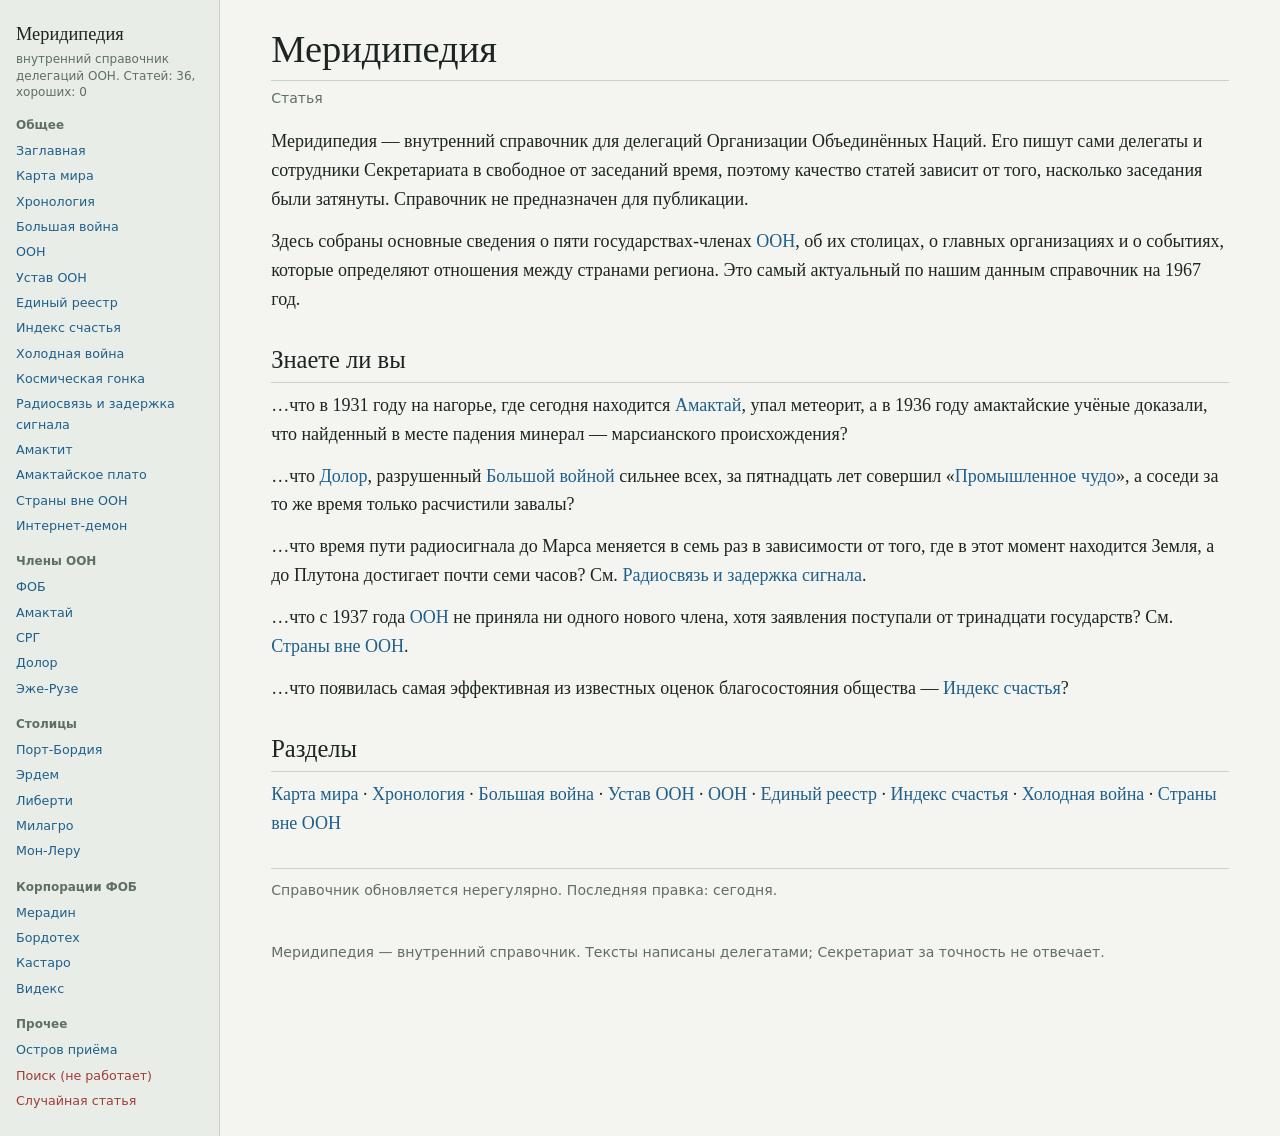
==== commit 225457df: "Add files via upload" ====
--- a/index.html
+++ b/index.html
@@ -40,6 +40,7 @@
     <li><a href="#amaktit">Амактит</a></li>
     <li><a href="#plateau">Амактайское плато</a></li>
     <li><a href="#outside">Страны вне ООН</a></li>
+    <li><a href="#demon">Интернет-демон</a></li>
   </ul>
   <h4>Члены ООН</h4>
   <ul>
@@ -49,13 +50,6 @@
     <li><a href="#dolor">Долор</a></li>
     <li><a href="#ezhe">Эже-Рузе</a></li>
   </ul>
-  <h4>Корпорации ФОБ</h4>
-  <ul>
-    <li><a href="#meradin">Мерадин</a></li>
-    <li><a href="#bordotech">Бордотех</a></li>
-    <li><a href="#kastaro">Кастаро</a></li>
-    <li><a href="#videx">Видекс</a></li>
-  </ul>
   <h4>Столицы</h4>
   <ul>
     <li><a href="#portb">Порт-Бордия</a></li>
@@ -64,10 +58,16 @@
     <li><a href="#milagro">Милагро</a></li>
     <li><a href="#monleru">Мон-Леру</a></li>
   </ul>
+  <h4>Корпорации ФОБ</h4>
+  <ul>
+    <li><a href="#meradin">Мерадин</a></li>
+    <li><a href="#bordotech">Бордотех</a></li>
+    <li><a href="#kastaro">Кастаро</a></li>
+    <li><a href="#videx">Видекс</a></li>
+  </ul>
   <h4>Прочее</h4>
   <ul>
     <li><a href="#island">Остров приёма</a></li>
-    <li><a href="#demon">Интернет-демон</a></li>
     <li><a class="dead" href="#gone">Поиск (не работает)</a></li>
     <li><a class="dead" href="#gone">Случайная статья</a></li>
   </ul>
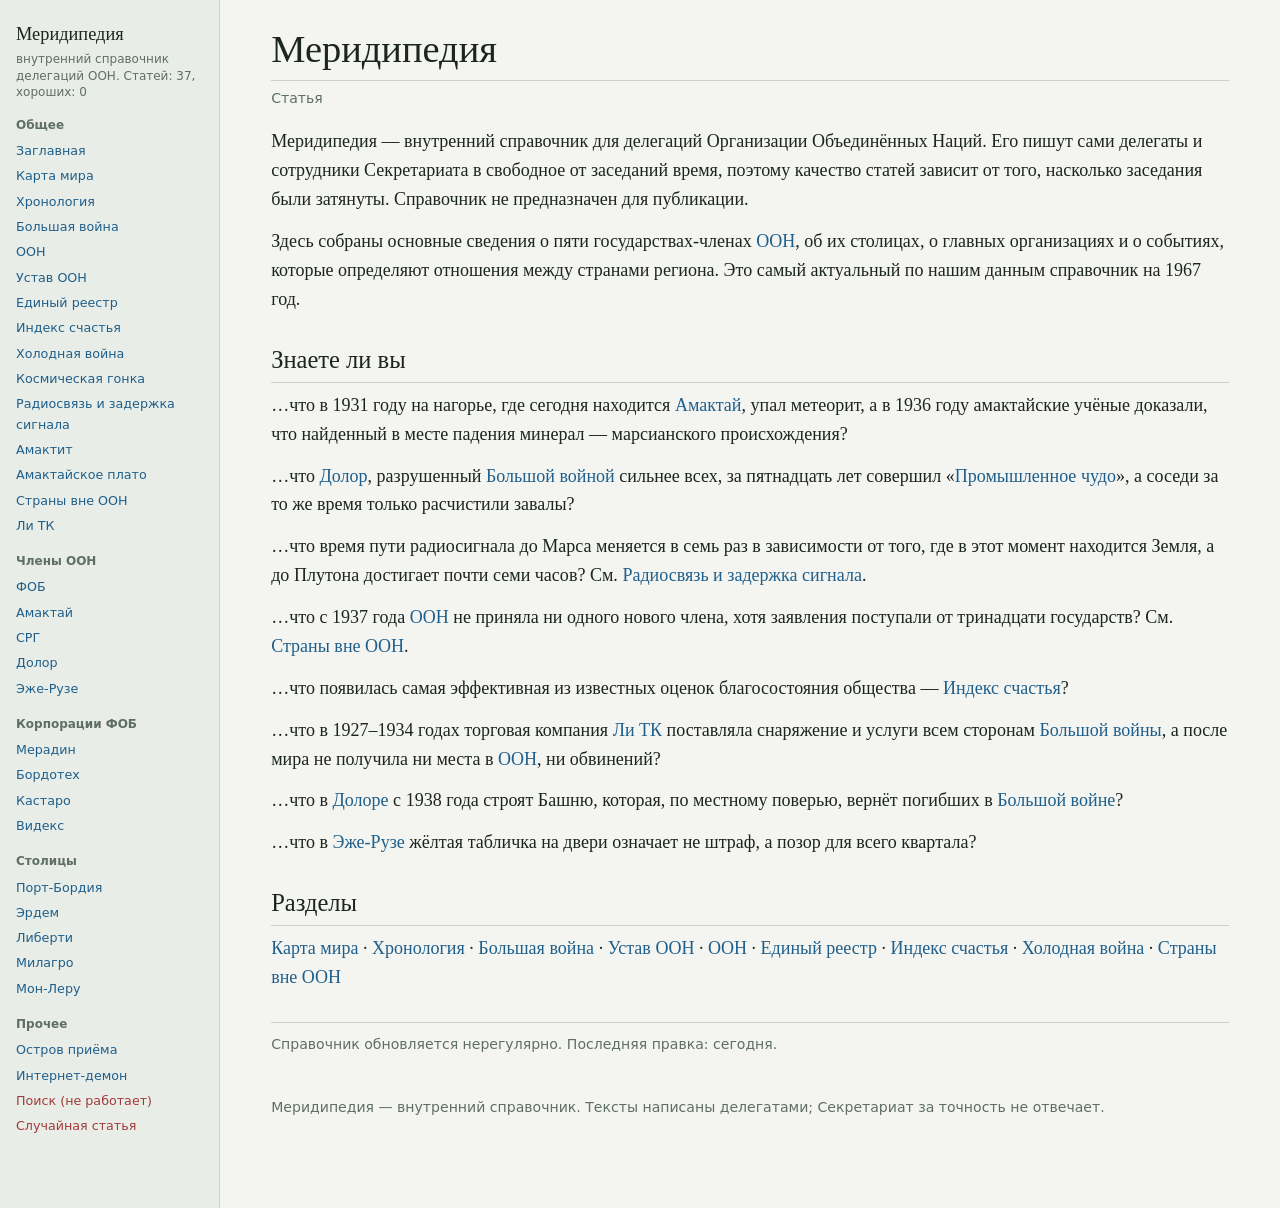
==== commit 4c1b38e3: "Add files via upload" ====
--- a/index.html
+++ b/index.html
@@ -4,7 +4,7 @@
 <meta charset="UTF-8">
 <meta name="viewport" content="width=device-width, initial-scale=1, viewport-fit=cover">
 <title>Меридипедия</title>
-<link rel="stylesheet" href="style.css?v=7">
+<link rel="stylesheet" href="style.css?v=8">
 <style>
 /* планы городов: на широком экране слева от текста, на среднем под карточкой справа, на узком на всю ширину */
 figure.cityfig{float:left!important;clear:none!important;width:clamp(260px,34vw,620px)!important;margin:6px 28px 14px 0!important;}
@@ -23,7 +23,7 @@
 
 <nav>
   <p class="brand">Меридипедия</p>
-  <p class="brand-sub">внутренний справочник делегаций ООН. Статей: 36, хороших: 0</p>
+  <p class="brand-sub">внутренний справочник делегаций ООН. Статей: 37, хороших: 0</p>
   <h4>Общее</h4>
   <ul>
     <li><a href="#home">Заглавная</a></li>
@@ -40,7 +40,7 @@
     <li><a href="#amaktit">Амактит</a></li>
     <li><a href="#plateau">Амактайское плато</a></li>
     <li><a href="#outside">Страны вне ООН</a></li>
-    <li><a href="#demon">Интернет-демон</a></li>
+    <li><a href="#litk">Ли ТК</a></li>
   </ul>
   <h4>Члены ООН</h4>
   <ul>
@@ -50,6 +50,13 @@
     <li><a href="#dolor">Долор</a></li>
     <li><a href="#ezhe">Эже-Рузе</a></li>
   </ul>
+  <h4>Корпорации ФОБ</h4>
+  <ul>
+    <li><a href="#meradin">Мерадин</a></li>
+    <li><a href="#bordotech">Бордотех</a></li>
+    <li><a href="#kastaro">Кастаро</a></li>
+    <li><a href="#videx">Видекс</a></li>
+  </ul>
   <h4>Столицы</h4>
   <ul>
     <li><a href="#portb">Порт-Бордия</a></li>
@@ -58,16 +65,10 @@
     <li><a href="#milagro">Милагро</a></li>
     <li><a href="#monleru">Мон-Леру</a></li>
   </ul>
-  <h4>Корпорации ФОБ</h4>
-  <ul>
-    <li><a href="#meradin">Мерадин</a></li>
-    <li><a href="#bordotech">Бордотех</a></li>
-    <li><a href="#kastaro">Кастаро</a></li>
-    <li><a href="#videx">Видекс</a></li>
-  </ul>
   <h4>Прочее</h4>
   <ul>
     <li><a href="#island">Остров приёма</a></li>
+    <li><a href="#demon">Интернет-демон</a></li>
     <li><a class="dead" href="#gone">Поиск (не работает)</a></li>
     <li><a class="dead" href="#gone">Случайная статья</a></li>
   </ul>
@@ -86,6 +87,9 @@
   <p>…что время пути радиосигнала до Марса меняется в семь раз в зависимости от того, где в этот момент находится Земля, а до Плутона достигает почти семи часов? См. <a href="#delay">Радиосвязь и задержка сигнала</a>.</p>
   <p>…что с 1937 года <a href="#un">ООН</a> не приняла ни одного нового члена, хотя заявления поступали от тринадцати государств? См. <a href="#outside">Страны вне ООН</a>.</p>
   <p>…что появилась самая эффективная из известных оценок благосостояния общества — <a href="#index">Индекс счастья</a>?</p>
+  <p>…что в 1927–1934 годах торговая компания <a href="#litk">Ли ТК</a> поставляла снаряжение и услуги всем сторонам <a href="#war">Большой войны</a>, а после мира не получила ни места в <a href="#un">ООН</a>, ни обвинений?</p>
+  <p>…что в <a href="#dolor">Долоре</a> с 1938 года строят Башню, которая, по местному поверью, вернёт погибших в <a href="#war">Большой войне</a>?</p>
+  <p>…что в <a href="#ezhe">Эже-Рузе</a> жёлтая табличка на двери означает не штраф, а позор для всего квартала?</p>
   <h2>Разделы</h2>
   <p><a href="#map">Карта мира</a> · <a href="#timeline">Хронология</a> · <a href="#war">Большая война</a> · <a href="#charter">Устав ООН</a> · <a href="#un">ООН</a> · <a href="#registry">Единый реестр</a> · <a href="#index">Индекс счастья</a> · <a href="#cold">Холодная война</a> · <a href="#outside">Страны вне ООН</a></p>
   <div class="cat">Справочник обновляется нерегулярно. Последняя правка: сегодня.</div>
@@ -137,10 +141,11 @@
   <ol class="tl">
     <li><b>1927–1934</b> <a href="#war">Большая война</a>. Коалиция будущих членов <a href="#un">ООН</a> воюет против Великой Нории. Главные театры боевых действий: равнины <a href="#dolor">Долора</a> и побережья будущей <a href="#fob">ФОБ</a>.</li>
     <li><b>1931</b> Падение метеорита на высокогорье в будущем <a href="#amaktai">Амактае</a>; в месте падения обнаружен <a href="#amaktit">амактит</a>. Орнский каганат выходит из войны отдельным миром.</li>
-    <li><b>1934</b> Мирный договор. Нория признана побеждённой. Острова Срединного моря остаются неразмежёванными.</li>
+    <li><b>1934</b> Мирный договор. Нория признана побеждённой и на пять лет направляет рабочие бригады в <a href="#dolor">Долор</a>. Острова Срединного моря остаются неразмежёванными.</li>
     <li><b>1935</b> Острова и прибрежные города Бордии подписывают договор об объединении (<a href="#fob">ФОБ</a>).</li>
     <li><b>1936</b> Амактайские учёные доказывают марсианское происхождение <a href="#amaktit">амактита</a>. Горные общины провозглашают <a href="#srg">Свободную Республику Гор</a>.</li>
     <li><b>1937</b> Основана <a href="#un">Организация Объединённых Наций</a>. Пять основателей: <a href="#fob">ФОБ</a>, <a href="#amaktai">Амактай</a>, <a href="#srg">СРГ</a>, <a href="#dolor">Долор</a>, <a href="#ezhe">Эже-Рузе</a>. В <a href="#dolor">Долоре</a> учреждена временная Комиссия по восстановлению.</li>
+    <li><b>1938</b> В <a href="#dolor">Долоре</a> закладывается Башня Возрождения; рядом с <a href="#milagro">Милагро</a> открыты первые кварталы.</li>
     <li><b>1942</b> Последние выборы в <a href="#amaktai">Амактае</a>; позднее отменены: в стране «всё хорошо».</li>
     <li><b>1946</b> Полномочия Комиссии по восстановлению <a href="#dolor">Долора</a> впервые продлены; с тех пор их продлевают каждый год.</li>
     <li><b>1949</b> В <a href="#ezhe">Эже-Рузе</a> создан Комитет благополучия, с 1952 года Министерство благополучия.</li>
@@ -317,7 +322,7 @@
     <tr id="o-dubna"><td><b>Зелёная Дубна</b></td><td>остров к западу от <a href="#srg">СРГ</a>, около 130 тыс. км²</td><td>Население (около 1,9 млн) ниже порога в два миллиона жителей, предусмотренного <a href="#art6">статьёй 6</a>. Дубна настаивает, что порог введён задним числом, и ежегодно просит пересмотреть его.</td></tr>
     <tr id="o-tulur"><td><b>Тулур</b></td><td>к востоку от СРГ, около 170 тыс. км²</td><td>Два правительства, в столице и в горных долинах, называют себя законными. <a href="#un">ООН</a> не смогла решить, чьего представителя приглашать. Место Тулура в зале заседаний оставлено пустым, и пустое кресло считается самым узнаваемым предметом мебели Секретариата.</td></tr>
     <tr id="o-lamil"><td><b>Ламиляндия</b></td><td>к северу от <a href="#dolor">Долора</a>, около 300 тыс. км²</td><td>Союз вольных общин без общего правительства. Секретариат просит назвать одного представителя, а Ламиляндия ежегодно присылает письма от нескольких общин. В 1960 году их было одиннадцать.</td></tr>
-    <tr id="o-litk"><td><b>Ли ТК</b></td><td>северо-восток Восточного материка, около 250 тыс. км²</td><td>Юридически — торговая компания, а не государство. Устав принимает только государства. Ли ТК считает, что государство и есть компания с расширенным ассортиментом услуг. Полное название нигде не расшифровывается.</td></tr>
+    <tr id="o-litk"><td><b><a href="#litk">Ли ТК</a></b></td><td>северо-восток Восточного материка, около 250 тыс. км²</td><td>Юридически — торговая компания, а не государство. Устав принимает только государства. Ли ТК считает, что государство и есть компания с расширенным ассортиментом услуг. Полное название нигде не расшифровывается.</td></tr>
     <tr id="o-tu"><td><b>Соединённое королевство Ту</b></td><td>к северу от <a href="#amaktai">Амактая</a>, около 250 тыс. км²</td><td>Монархия. Король не вправе подчиняться решениям собрания, которое не возглавляет монарх. На заседания присылается наблюдатель с гербовым креслом, но без права голоса.</td></tr>
     <tr id="o-sher"><td><b>Княжество Шер</b></td><td>северо-восток Восточного материка</td><td>Не может оплатить вступительный взнос, равный годовому бюджету княжества. Заявки подавало пять раз.</td></tr>
     <tr id="o-briv"><td><b>Бриверсия</b></td><td>микрогосударство внутри территории Шера</td><td>Не имеет границы ни с одним членом <a href="#un">ООН</a>, а Устав требует хотя бы одной общей границы. Со всех сторон окружена княжеством Шер.</td></tr>
@@ -333,11 +338,52 @@
   <div class="cat">Разделы: <a href="#un">ООН</a> · <a href="#map">Карта мира</a> · <a href="#cold">Холодная война</a></div>
 </div>
 
+<!-- ЛИ ТК -->
+<div class="page" id="litk">
+  <h1>Ли ТК</h1>
+  <div class="tabs">Статья · вне ООН</div>
+  <div class="box"><div class="t">Ли ТК</div>
+    <table>
+    <tr><td>Статус</td><td>торговая компания</td></tr>
+    <tr><td>Где находится</td><td>северо-восток Восточного материка</td></tr>
+    <tr><td>Площадь</td><td>около 250 тыс. км²</td></tr>
+    <tr><td>Население</td><td>не публикуется</td></tr>
+    <tr><td>Основана</td><td>1924 (по данным компании)</td></tr>
+    <tr><td>Руководство</td><td>Совет партнёров, имена не раскрываются</td></tr>
+    <tr><td>Девиз</td><td>«Мы не выбираем сторону. Мы выбираем счёт.»</td></tr>
+    </table></div>
+  <p><b>Ли ТК</b> — торговая компания на северо-востоке Восточного материка, владеющая территорией около 250 тыс. км². Полное название компании нигде не расшифровывается. В <a href="#un">ООН</a> не состоит: <a href="#charter">Устав</a> принимает только государства, а Ли ТК юридически государством не является. Сама компания считает, что государство и есть компания с расширенным ассортиментом услуг.</p>
+  <h2>Статус</h2>
+  <p>Ли ТК ни разу не подавала заявление о вступлении в Организацию. По официальному разъяснению компании, членство «не входит в каталог услуг». Она представлена в Комитете по малым государствам наряду с остальными <a href="#outside">государствами вне ООН</a>, но права голоса в Ассамблее не имеет.</p>
+  <p>Данных в <a href="#registry">Единый реестр</a> Ли ТК не подаёт: реестр ведут члены ООН. Численность населения компания не публикует, а жителей называет «клиентами и сотрудниками». Решения Организации на неё не распространяются, поскольку она не является стороной <a href="#charter">Устава</a>.</p>
+  <h2>История</h2>
+  <p>Компания выросла в 1920-х годах из торгового дома, перевозившего грузы по <a href="#war">Срединному морю</a>. В годы <a href="#war">Большой войны</a> (1927–1934) поставляла снаряжение, транспорт и услуги всем воюющим сторонам без различия флага. После мира она не получила места в <a href="#un">ООН</a>, не выплачивала репараций и не получила обвинений. В 1950-х годах ассортимент услуг был существенно расширен (см. таблицу ниже).</p>
+  <h2>Услуги</h2>
+  <div class="scroll"><table class="data">
+    <tr><th>Услуга</th><th>Описание в каталоге компании</th></tr>
+    <tr><td><b>Охрана и сопровождение</b></td><td>объектов, грузов и делегаций</td></tr>
+    <tr><td><b>Информационная безопасность</b></td><td>проверка помещений на предмет посторонних устройств</td></tr>
+    <tr><td><b>Массовые мероприятия</b></td><td>подбор участников: от 200 до 20 000 человек</td></tr>
+    <tr><td><b>Посредничество при найме</b></td><td>рабочая сила для стран без собственной биржи труда</td></tr>
+    <tr><td><b>Специальное оборудование</b></td><td>поставки для обеспечения безопасности</td></tr>
+    <tr><td><b>Консультации</b></td><td>по вопросам внутренней стабильности</td></tr>
+  </table></div>
+  <p>Прейскурант выдаётся по запросу. Оплата принимается деньгами, товарами или встречными услугами.</p>
+  <h2>Клиенты</h2>
+  <p>Состав клиентов компания не раскрывает, ссылаясь на тайну клиента. По оценкам торговых обозревателей, крупнейшие из них — <a href="#fob">ФОБ</a> и <a href="#amaktai">Амактай</a>; обе державы публично это отрицают. Ни один член <a href="#un">ООН</a> не признавал, что пользовался услугами Ли ТК.</p>
+  <h2>Отношения с ООН</h2>
+  <p>На внеочередной сессии 1967 года Ли ТК присутствует по приглашению Секретариата как консультант по безопасности. Права голоса у консультанта нет.</p>
+  <h2>Критика</h2>
+  <p>Ряд делегаций обращает внимание на то, что объём заказов Ли ТК растёт в годы каждого крупного кризиса и в особенности в годы <a href="#cold">холодной войны</a>. Сама компания называет это совпадением.</p>
+  <div class="cat">Разделы: <a href="#outside">Страны вне ООН</a> · <a href="#cold">Холодная война</a> · <a href="#un">ООН</a></div>
+</div>
+
 <!-- ФОБ -->
 <div class="page" id="fob">
   <h1>ФОБ (Федерация островов Бордии)</h1>
   <div class="tabs">Статья · государство-член ООН</div>
   <div class="box"><div class="t">ФОБ</div>
+    <img class="emblem" src="img/emblem-fob.png" alt="Герб ФОБ" loading="lazy">
     <svg class="mini" viewBox="583 377 1238 1042" role="img" aria-label="Контур: ФОБ"><a href="#outside/orn" aria-label="Орнский каганат"><path class="land" d="M532 529 531 543 539 558 535 596 530 598 526 607 523 608 522 619 513 623 513 630 509 631 510 636 504 653 498 659 492 659 485 663 484 671 476 677 476 686 484 691 484 700 489 705 500 707 504 717 514 719 511 722 513 734 519 732 523 737 519 751 522 757 529 756 532 761 528 763 527 767 517 771 512 781 512 788 505 793 501 800 482 802 473 806 463 804 451 809 445 807 432 808 430 816 421 820 416 829 404 830 397 835 396 839 388 840 386 850 382 852 380 857 372 857 370 854 364 854 363 852 353 856 355 872 346 884 339 885 327 880 325 886 316 892 320 906 328 910 329 918 338 929 339 935 357 961 367 982 373 1004 371 1018 376 1027 373 1043 376 1044 376 1051 384 1058 384 1065 391 1072 392 1086 395 1089 394 1097 395 1100 399 1101 398 1118 401 1119 400 1128 408 1134 426 1140 434 1148 446 1150 449 1147 465 1145 474 1138 483 1135 492 1123 528 1123 538 1113 542 1105 560 1104 567 1107 574 1102 577 1106 582 1107 593 1121 603 1124 605 1120 614 1116 618 1104 637 1108 645 1117 649 1113 665 1108 672 1095 682 1094 698 1098 712 1111 722 1113 744 1140 755 1141 758 1144 759 1152 765 1153 772 1161 772 1170 766 1177 771 1185 778 1181 792 1184 796 1166 801 1163 799 1158 801 1150 823 1153 835 1131 851 1129 870 1121 875 1104 884 1095 875 1073 892 1063 893 1055 890 1044 896 1039 915 1034 918 1029 917 1018 919 1016 944 1010 952 995 971 989 973 986 969 973 950 976 938 964 943 946 935 934 939 919 932 910 923 910 911 923 907 923 893 910 889 910 879 918 873 919 860 902 856 902 841 918 834 918 825 914 805 917 797 911 783 910 771 941 766 941 754 933 741 945 727 941 720 946 713 946 704 942 691 947 677 940 680 925 691 905 699 878 705 877 724 885 739 873 741 864 745 859 758 853 766 835 748 812 755 785 762 782 778 786 787 801 792 803 811 791 812 785 808 780 792 773 799 761 799 757 790 744 789 738 802 731 810 715 808 704 797 694 813 672 812 661 808 654 828 650 831 646 830 630 822 620 823 614 841 601 853 600 848 598 839 587 832 588 828 576 821 570 809 574 805 583 794 589 781 590 773 587 769 590 764 586 758 586 756 578 752 577 746 570 739 569 735 563 726 558 723 539 712 531 683 554 646 568 638 554 628 553 623 550 617 552 613 561 607 565 602 565 591 558 592 551 580 541 572 541 560 533 552 535 544 528Z" fill-rule="evenodd"><title>Орнский каганат</title></path></a><a href="#outside/noria" aria-label="Великая Нория"><path class="land" d="M1114 856 1109 860 1104 878 1102 880 1085 880 1076 897 1049 883 1043 883 1031 889 1018 916 1013 921 998 923 976 932 970 932 955 919 940 920 936 934 943 944 944 950 939 964 950 975 969 972 973 978 974 986 971 990 952 996 944 1011 919 1017 918 1031 915 1035 896 1040 891 1044 894 1055 893 1063 876 1073 885 1095 876 1104 871 1121 851 1130 835 1132 830 1145 824 1153 824 1163 827 1166 827 1179 829 1180 832 1197 846 1197 853 1201 856 1216 862 1218 860 1236 874 1255 885 1258 890 1264 889 1281 878 1294 882 1308 895 1309 902 1318 913 1315 932 1316 939 1322 943 1322 953 1315 972 1317 980 1325 980 1328 969 1327 969 1330 972 1330 973 1333 983 1333 984 1345 975 1348 969 1342 963 1342 968 1342 972 1348 971 1370 974 1373 996 1380 1021 1379 1026 1391 1032 1394 1043 1392 1046 1388 1046 1382 1042 1374 1030 1372 1027 1367 1025 1348 1029 1339 1031 1323 1040 1323 1046 1329 1047 1326 1053 1323 1055 1318 1061 1315 1060 1306 1066 1302 1064 1288 1078 1275 1086 1273 1091 1264 1098 1259 1110 1261 1119 1257 1132 1228 1140 1226 1160 1233 1174 1231 1190 1243 1198 1243 1213 1239 1227 1230 1235 1229 1243 1223 1244 1214 1249 1209 1260 1209 1245 1210 1235 1197 1234 1185 1212 1172 1209 1168 1210 1151 1205 1146 1206 1113 1201 1104 1188 1093 1182 1079 1158 1069 1164 1060 1165 1050 1157 1041 1155 1022 1148 1018 1132 1022 1124 1013 1129 1001 1128 994 1125 991 1108 988 1106 967 1096 955 1092 942 1094 939 1110 935 1116 930 1116 920 1109 914 1105 906 1108 900 1113 897 1114 892 1128 883 1136 863Z" fill-rule="evenodd"><title>Великая Нория</title></path></a><a href="#outside/dubna" aria-label="Зелёная Дубна"><path class="land" d="M658 1513 649 1525 658 1534 667 1534 676 1527 676 1524 662 1513ZM698 1200 693 1203 691 1212 683 1214 678 1224 661 1242 629 1235 622 1239 621 1246 615 1252 614 1262 617 1267 617 1275 613 1282 604 1287 604 1299 599 1305 595 1326 597 1332 606 1341 606 1348 611 1350 615 1366 619 1368 615 1382 618 1380 623 1382 622 1373 628 1374 640 1370 645 1375 643 1381 647 1382 648 1387 646 1411 638 1419 627 1423 623 1431 617 1432 621 1438 619 1450 633 1458 634 1477 648 1481 656 1477 661 1478 664 1475 663 1469 666 1467 666 1459 669 1457 671 1447 680 1444 682 1440 687 1440 694 1447 694 1460 699 1467 699 1483 703 1489 704 1520 707 1520 719 1534 737 1538 751 1537 761 1525 768 1524 793 1535 801 1525 806 1523 807 1519 804 1503 806 1492 803 1483 804 1472 810 1468 817 1468 825 1475 828 1475 830 1457 838 1450 846 1450 852 1453 849 1468 853 1454 850 1446 850 1429 847 1425 844 1408 867 1406 874 1397 871 1389 859 1385 843 1375 843 1370 853 1366 858 1360 861 1339 854 1326 853 1318 861 1317 855 1316 845 1322 840 1333 836 1336 824 1337 823 1334 817 1334 813 1328 808 1327 807 1315 804 1312 801 1297 806 1294 808 1279 816 1273 822 1262 827 1261 830 1250 824 1242 819 1240 820 1233 817 1229 805 1223 805 1214 800 1209 793 1208 789 1212 790 1217 787 1223 776 1224 775 1235 759 1239 754 1236 752 1231 753 1222 750 1216 744 1217 742 1212 737 1210 736 1200 730 1200 723 1209 717 1206 718 1199Z" fill-rule="evenodd"><title>Зелёная Дубна</title></path></a><a href="#outside/tulur" aria-label="Тулур"><path class="land" d="M1457 1421 1444 1416 1441 1421 1433 1422 1427 1439 1429 1446 1446 1445 1447 1441 1453 1438ZM1097 1294 1096 1299 1092 1302 1094 1309 1092 1322 1104 1324 1109 1333 1106 1334 1106 1339 1095 1351 1096 1358 1093 1359 1090 1366 1098 1360 1124 1372 1127 1384 1136 1393 1135 1400 1127 1415 1128 1425 1135 1429 1144 1428 1167 1444 1179 1456 1183 1457 1183 1462 1189 1473 1213 1471 1216 1474 1213 1487 1214 1496 1227 1503 1231 1517 1237 1524 1257 1532 1255 1557 1265 1574 1274 1580 1271 1592 1267 1597 1267 1606 1270 1610 1280 1611 1283 1615 1287 1628 1292 1634 1295 1657 1298 1661 1329 1661 1335 1663 1337 1668 1343 1671 1377 1666 1390 1666 1398 1670 1402 1669 1411 1659 1418 1646 1433 1648 1448 1641 1478 1636 1480 1622 1476 1615 1477 1610 1466 1603 1459 1604 1452 1594 1453 1590 1460 1587 1459 1581 1467 1578 1466 1572 1463 1571 1464 1564 1460 1561 1435 1560 1426 1550 1416 1550 1412 1545 1396 1544 1395 1548 1389 1549 1386 1547 1381 1549 1376 1539 1366 1536 1362 1530 1348 1530 1350 1524 1349 1512 1354 1510 1355 1504 1359 1501 1360 1492 1365 1490 1367 1481 1379 1476 1379 1472 1389 1457 1390 1438 1386 1434 1389 1422 1392 1420 1394 1400 1406 1396 1411 1391 1420 1392 1423 1390 1432 1374 1432 1371 1419 1369 1411 1364 1411 1358 1404 1352 1401 1344 1391 1335 1385 1324 1373 1324 1368 1327 1360 1326 1359 1329 1356 1326 1351 1326 1350 1332 1347 1333 1345 1327 1341 1327 1340 1322 1338 1322 1337 1335 1330 1327 1329 1334 1313 1338 1312 1334 1317 1314 1314 1308 1316 1301 1313 1297 1307 1296 1306 1291 1295 1294 1293 1290 1290 1290 1284 1294 1279 1291 1270 1293 1256 1290 1252 1283 1254 1275 1251 1273 1250 1264 1245 1261 1232 1262 1227 1270 1229 1288 1223 1307 1211 1306 1203 1294 1190 1292 1187 1288 1163 1288 1150 1278 1138 1279 1134 1282 1106 1289Z" fill-rule="evenodd"><title>Тулур</title></path></a><a href="#outside/lamil" aria-label="Ламиляндия"><path class="land" d="M1808 376 1806 383 1795 383 1791 391 1781 397 1776 410 1781 412 1791 426 1807 431 1812 436 1826 439 1832 435 1852 439 1868 457 1874 469 1874 501 1872 503 1871 521 1872 547 1896 562 1913 563 1918 567 1928 563 1943 564 1953 579 1953 600 1946 610 1935 608 1924 596 1914 592 1907 592 1900 596 1899 610 1916 640 1935 642 1936 647 1948 656 1951 662 1951 677 1960 692 1970 696 1983 706 1983 714 1978 717 1978 721 1986 722 1991 731 1992 745 1989 750 1992 765 1982 772 1982 785 1978 789 1983 802 1981 813 1986 820 1980 863 1983 878 1990 884 1989 891 1992 894 1993 910 2000 912 1999 920 2007 926 2006 932 2012 942 2009 947 2009 953 2012 956 2009 996 2014 1002 2023 1004 2024 1012 2034 1021 2043 1019 2046 1022 2047 1033 2045 1040 2048 1047 2041 1058 2043 1066 2041 1059 2048 1050 2053 1050 2070 1057 2070 1076 2073 1080 2087 1080 2105 1070 2118 1072 2132 1052 2145 1051 2151 1048 2154 1037 2156 1008 2160 996 2209 987 2221 991 2231 987 2236 969 2209 963 2200 957 2183 976 2177 974 2171 966 2170 946 2160 943 2156 938 2154 929 2155 909 2138 892 2127 889 2121 884 2120 869 2140 854 2143 844 2154 830 2138 812 2130 807 2119 783 2126 776 2129 756 2132 753 2150 749 2149 729 2153 725 2177 718 2171 702 2180 688 2180 682 2176 674 2173 672 2160 673 2150 662 2126 664 2120 655 2120 648 2142 632 2154 617 2172 622 2197 607 2197 596 2204 589 2226 585 2232 581 2241 562 2241 556 2233 536 2239 529 2242 503 2229 507 2213 504 2212 509 2202 511 2199 505 2193 508 2175 506 2171 510 2159 506 2146 512 2132 511 2129 507 2118 508 2111 506 2102 513 2101 507 2097 503 2092 503 2088 494 2098 488 2109 477 2119 474 2123 468 2141 463 2142 445 2128 444 2119 449 2107 448 2081 422 2037 423 2033 420 2028 407 2010 400 1992 401 1976 394 1969 397 1961 395 1959 399 1948 399 1940 406 1936 406 1934 402 1929 403 1927 400 1919 399 1918 395 1915 394 1913 386 1916 380 1915 365 1906 357 1899 361 1891 361 1885 369 1886 374 1882 378 1867 369 1864 369 1863 372 1854 372 1841 366 1833 369 1831 374 1823 372 1820 377 1813 380Z" fill-rule="evenodd"><title>Ламиляндия</title></path></a><a href="#outside/litk" aria-label="Ли ТК"><path class="land" d="M2685 800 2683 809 2685 818 2690 824 2698 826 2704 848 2710 857 2718 859 2731 853 2760 855 2769 862 2771 867 2770 877 2773 881 2800 884 2792 903 2810 917 2818 917 2825 909 2849 909 2852 912 2875 903 2875 885 2868 872 2867 842 2863 838 2853 835 2843 822 2846 808 2845 789 2851 780 2852 774 2837 758 2831 758 2825 753 2805 748 2794 731 2777 764 2768 762 2754 752 2749 756 2741 756 2700 797ZM2238 410 2234 421 2243 434 2248 434 2256 429 2265 429 2271 434 2277 449 2278 472 2270 480 2259 483 2243 503 2240 528 2255 528 2260 532 2262 540 2254 557 2275 560 2281 563 2276 579 2279 584 2304 593 2309 597 2325 595 2339 622 2357 621 2361 625 2361 638 2366 657 2364 664 2355 672 2357 688 2366 695 2387 700 2385 717 2387 725 2429 730 2460 744 2469 745 2484 759 2503 767 2506 773 2494 782 2487 792 2497 806 2497 825 2519 829 2523 814 2528 806 2554 815 2571 805 2581 813 2596 816 2602 813 2606 804 2610 801 2617 800 2626 810 2631 811 2641 807 2658 791 2658 769 2652 763 2653 750 2650 745 2664 729 2664 705 2657 693 2657 657 2670 647 2667 624 2659 616 2655 616 2654 619 2647 619 2635 594 2625 588 2621 582 2616 582 2609 572 2603 572 2601 568 2578 573 2563 567 2551 568 2546 563 2545 549 2551 547 2553 539 2550 534 2546 534 2545 531 2539 529 2539 519 2536 518 2533 510 2512 507 2508 511 2500 510 2492 515 2487 515 2482 511 2478 501 2470 495 2470 473 2473 460 2466 452 2466 443 2457 434 2457 428 2453 422 2440 420 2415 427 2411 440 2400 443 2397 459 2390 467 2386 468 2384 464 2367 463 2361 457 2347 461 2342 457 2313 455 2298 427 2288 416 2286 406 2281 401 2259 401 2243 405Z" fill-rule="evenodd"><title>Ли ТК</title></path></a><a href="#outside/tu" aria-label="Ту"><path class="land" d="M2238 530 2235 533 2234 540 2242 556 2242 562 2233 581 2226 586 2204 590 2198 596 2198 607 2172 623 2155 617 2142 633 2120 649 2126 664 2150 661 2160 672 2173 671 2176 673 2181 682 2181 688 2172 702 2177 718 2153 726 2150 729 2151 749 2130 756 2127 776 2120 783 2131 807 2138 811 2155 830 2144 844 2141 854 2121 869 2122 884 2127 888 2138 891 2156 909 2155 929 2157 938 2160 942 2168 943 2171 946 2172 966 2177 973 2183 975 2198 957 2202 957 2209 962 2235 967 2236 973 2231 989 2251 998 2261 994 2280 998 2292 990 2312 995 2336 994 2343 975 2356 972 2363 966 2385 961 2397 962 2414 958 2427 960 2438 957 2448 963 2469 967 2472 971 2487 972 2493 961 2496 936 2484 907 2501 894 2506 865 2515 861 2519 855 2518 830 2495 824 2496 806 2487 795 2489 786 2506 771 2481 758 2469 746 2460 745 2429 731 2387 726 2384 721 2386 700 2366 696 2356 688 2354 672 2363 664 2365 657 2360 638 2360 625 2357 622 2339 623 2325 596 2309 598 2304 594 2279 585 2275 579 2280 563 2254 557 2255 550 2261 540 2259 532 2255 529Z" fill-rule="evenodd"><title>Ту</title></path></a><a href="#outside/sher" aria-label="Шер"><path class="land" d="M2670 648 2658 657 2658 693 2665 705 2665 729 2651 745 2654 750 2652 762 2659 769 2659 791 2656 794 2659 803 2665 806 2681 804 2683 808 2683 802 2686 798 2700 796 2741 755 2749 755 2762 732 2757 725 2742 715 2736 708 2740 688 2733 672 2724 667 2714 668 2705 673 2698 672 2687 649ZM2891 592 2880 591 2879 594 2874 594 2873 605 2863 610 2863 617 2858 622 2850 621 2850 627 2841 650 2856 667 2846 676 2845 682 2838 686 2830 699 2815 711 2814 716 2811 719 2804 719 2804 724 2797 726 2794 730 2805 747 2838 758 2850 738 2867 741 2887 733 2900 694 2894 674 2919 663 2924 647 2919 615 2903 605Z" fill-rule="evenodd"><title>Шер</title></path></a><a href="#outside/staur" aria-label="Стауриц"><path class="land" d="M3065 605 3053 600 3048 595 3036 592 3033 587 3023 582 3010 583 2992 571 2986 574 2979 573 2976 570 2962 571 2939 590 2927 591 2921 587 2916 592 2903 583 2890 590 2903 604 2920 615 2925 647 2919 664 2895 674 2901 694 2888 733 2883 737 2867 742 2850 739 2839 757 2853 774 2852 780 2846 789 2847 808 2844 822 2853 834 2863 837 2868 842 2869 863 2874 863 2899 851 2898 839 2925 822 2925 806 2932 799 2948 797 2961 806 2975 802 2981 802 2989 808 3003 806 3017 816 3031 810 3037 810 3042 814 3061 812 3065 806 3065 796 3088 781 3091 776 3085 775 3087 770 3078 764 3077 759 3080 750 3078 734 3085 733 3086 718 3078 711 3078 705 3057 698 3057 689 3060 686 3060 670 3057 661 3041 655 3029 657 3024 655 3022 660 3015 660 3014 654 3011 656 3006 654 3004 647 3009 641 3012 644 3021 644 3022 641 3028 639 3036 643 3038 639 3043 637 3050 620 3063 619 3066 612Z" fill-rule="evenodd"><title>Стауриц</title></path></a><a href="#outside/movr" aria-label="Мовия"><path class="land" d="M3133 773 3128 773 3119 768 3117 771 3106 773 3105 776 3092 775 3085 785 3066 796 3066 806 3061 813 3042 815 3037 811 3031 811 3016 816 3003 807 2989 809 2981 803 2961 807 2948 798 2932 800 2926 806 2926 822 2899 839 2900 851 2879 862 2869 864 2869 872 2876 885 2876 903 2853 912 2852 932 2855 938 2861 942 2864 966 2872 979 2872 983 2885 991 2895 993 2896 1011 2901 1021 2906 1024 2916 1022 2923 1016 2952 1016 2974 1021 2993 1019 3001 1036 3009 1045 3008 1071 3033 1062 3037 1062 3045 1070 3062 1071 3074 1052 3080 1047 3097 1065 3112 1065 3121 1069 3140 1070 3144 1072 3149 1081 3164 1083 3170 1081 3175 1075 3175 1065 3181 1056 3180 1050 3186 1047 3186 1042 3194 1032 3195 1025 3193 1009 3180 997 3170 973 3147 971 3135 965 3135 956 3146 949 3147 940 3141 934 3133 935 3125 919 3125 901 3131 896 3130 889 3134 884 3134 871 3139 845 3136 834 3126 834 3120 831 3119 823 3115 820 3120 804 3126 796 3131 795 3135 785Z" fill-rule="evenodd"><title>Мовия</title></path></a><a href="#outside/godru" aria-label="Годру"><path class="land" d="M2767 1147 2775 1157 2785 1161 2787 1176 2793 1188 2824 1184 2830 1179 2849 1171 2850 1176 2845 1189 2844 1201 2848 1206 2873 1211 2871 1229 2873 1241 2879 1244 2900 1242 2906 1260 2928 1264 2928 1270 2925 1274 2926 1285 2934 1292 2950 1292 2964 1282 2979 1278 2986 1265 3003 1253 3020 1258 3029 1256 3033 1247 3033 1239 3016 1223 3015 1217 3023 1206 3018 1185 3033 1170 3033 1139 3046 1136 3058 1140 3066 1139 3075 1133 3079 1123 3086 1116 3094 1117 3109 1131 3127 1132 3136 1128 3157 1139 3165 1135 3167 1131 3161 1121 3170 1111 3170 1107 3167 1106 3165 1100 3169 1086 3149 1082 3143 1072 3121 1070 3112 1066 3097 1066 3079 1047 3062 1072 3045 1071 3037 1063 3008 1071 3006 1069 3008 1045 3000 1036 2992 1019 2974 1022 2952 1017 2923 1017 2916 1023 2904 1024 2895 1011 2894 993 2885 992 2870 985 2845 992 2842 996 2843 1006 2840 1013 2835 1018 2821 1016 2816 1025 2817 1034 2801 1039 2802 1072 2796 1079 2799 1105 2795 1112 2769 1135Z" fill-rule="evenodd"><title>Годру</title></path></a><a href="#outside/pondr" aria-label="Пондрия"><path class="land" d="M3152 1137 3136 1129 3127 1133 3109 1132 3094 1118 3086 1117 3080 1123 3076 1133 3066 1140 3058 1141 3051 1137 3033 1140 3034 1170 3019 1185 3024 1206 3016 1217 3017 1223 3034 1239 3034 1247 3030 1256 3020 1259 3003 1254 2987 1265 2979 1279 2964 1283 2950 1293 2936 1293 2930 1310 2931 1317 2938 1321 2957 1313 2962 1327 2962 1335 2958 1336 2966 1336 2973 1344 2990 1345 2995 1339 3005 1339 3011 1332 3018 1334 3024 1330 3035 1330 3043 1322 3053 1321 3059 1315 3064 1303 3070 1302 3087 1290 3108 1287 3113 1281 3113 1272 3109 1263 3096 1252 3096 1239 3103 1234 3113 1238 3116 1241 3117 1252 3132 1258 3138 1252 3139 1247 3136 1236 3150 1222 3150 1219 3145 1215 3148 1200 3139 1193 3142 1182 3138 1171 3142 1167 3140 1159 3143 1156 3150 1155 3151 1143 3154 1140Z" fill-rule="evenodd"><title>Пондрия</title></path></a><a href="#outside/briv" aria-label="Бриверсия"><path class="land" d="M2667 622 2671 647 2687 648 2698 671 2705 672 2714 667 2724 666 2735 673 2741 688 2737 708 2762 729 2762 734 2754 751 2776 764 2795 727 2803 724 2804 718 2811 718 2814 711 2829 699 2840 683 2844 682 2845 676 2858 666 2850 663 2841 650 2849 627 2849 620 2843 616 2841 606 2834 604 2832 601 2822 601 2818 608 2813 607 2810 612 2805 612 2803 617 2794 617 2775 607 2770 608 2760 617 2748 615 2745 609 2740 608 2737 611 2720 609 2717 612 2705 613 2689 623Z" fill-rule="evenodd"><title>Бриверсия</title></path></a><a href="#outside/unc_nord" aria-label="Центральное нагорье"><path class="unc" d="M1188 799 1183 792 1179 791 1156 796 1151 789 1141 782 1140 779 1149 770 1150 764 1145 757 1144 750 1133 740 1125 738 1097 743 1094 746 1086 746 1075 738 1067 738 1050 770 1004 774 993 765 985 765 969 779 973 803 965 809 946 804 939 805 930 818 927 831 921 836 895 837 889 831 884 830 862 843 859 840 858 832 854 828 831 827 830 820 824 811 804 814 794 804 786 801 780 788 758 783 751 799 749 812 767 835 762 849 758 854 745 860 740 873 724 886 700 878 692 905 681 925 678 940 691 946 701 942 720 945 727 940 741 944 754 932 769 941 773 937 779 914 783 909 797 910 806 917 820 913 841 917 856 901 860 901 873 918 877 918 889 909 893 909 910 923 923 909 932 909 940 919 955 918 968 930 976 931 998 922 1015 919 1030 889 1043 882 1049 882 1075 897 1085 879 1103 878 1108 860 1112 855 1136 862 1168 851 1176 839 1174 825 1187 806Z" fill-rule="evenodd"><title>Центральное нагорье</title></path></a><a href="#outside/unc_sud" aria-label="Южный мыс"><path class="unc" d="M1153 1807 1158 1818 1162 1818 1167 1822 1173 1841 1177 1846 1187 1852 1203 1857 1224 1882 1227 1891 1242 1892 1251 1881 1262 1882 1263 1885 1269 1884 1272 1887 1281 1888 1282 1891 1299 1893 1305 1887 1325 1891 1334 1883 1348 1889 1354 1886 1356 1882 1369 1882 1370 1874 1368 1870 1375 1869 1375 1867 1370 1866 1370 1859 1365 1858 1360 1853 1360 1849 1346 1837 1346 1834 1355 1827 1348 1828 1343 1810 1339 1804 1314 1807 1310 1803 1304 1802 1297 1807 1291 1808 1269 1801 1262 1806 1256 1806 1245 1792 1237 1790 1227 1794 1217 1802 1207 1799 1204 1795 1194 1795 1191 1799 1177 1802 1165 1817 1159 1817Z" fill-rule="evenodd"><title>Южный мыс</title></path></a><a href="#fob" aria-label="ФОБ"><path class="un c-fob hl" d="M1607 1352 1603 1370 1619 1383 1628 1383 1630 1385 1629 1393 1632 1394 1634 1408 1640 1410 1638 1436 1642 1439 1642 1443 1651 1448 1653 1453 1663 1457 1672 1441 1670 1430 1673 1424 1672 1415 1678 1407 1688 1407 1695 1401 1694 1390 1687 1381 1687 1366 1682 1366 1679 1361 1658 1362 1656 1368 1651 1368 1648 1372 1642 1372 1632 1363 1626 1362 1618 1353ZM1401 1211 1400 1225 1407 1234 1424 1248 1430 1260 1431 1271 1436 1279 1448 1288 1462 1286 1468 1298 1479 1306 1481 1318 1493 1323 1497 1335 1497 1343 1489 1352 1489 1359 1493 1363 1509 1366 1519 1372 1533 1369 1536 1365 1549 1366 1560 1350 1566 1351 1581 1344 1599 1347 1607 1335 1608 1328 1616 1323 1617 1316 1630 1312 1638 1302 1630 1286 1619 1289 1604 1286 1603 1274 1607 1270 1604 1265 1604 1258 1602 1256 1587 1257 1583 1250 1575 1247 1573 1239 1569 1237 1569 1232 1565 1231 1565 1222 1560 1215 1540 1213 1539 1209 1519 1204 1517 1193 1514 1191 1510 1193 1497 1191 1494 1184 1489 1185 1488 1183 1476 1186 1478 1196 1474 1200 1479 1205 1479 1213 1470 1217 1462 1227 1456 1226 1446 1215 1416 1198 1407 1197ZM1623 979 1622 987 1627 999 1643 1002 1655 1010 1663 1008 1674 998 1673 986 1656 983 1642 984ZM1699 936 1699 943 1695 949 1699 959 1696 973 1705 983 1706 991 1712 996 1715 1004 1721 1007 1723 1011 1736 1011 1739 1005 1743 1003 1744 988 1726 973 1720 962 1713 956 1711 940ZM1771 904 1762 906 1756 914 1749 915 1751 924 1749 935 1751 939 1748 943 1748 951 1760 966 1776 962 1778 940 1782 933 1780 929 1782 912ZM1697 816 1689 824 1689 833 1701 840 1706 840 1715 829 1714 820 1712 817ZM1483 677 1478 685 1480 693 1485 696 1486 700 1501 699 1504 695 1504 682 1492 674ZM1152 585 1143 592 1143 608 1147 617 1156 618 1174 607 1176 601 1163 592 1159 585ZM824 614 822 620 828 624 831 630 832 646 828 651 809 654 813 661 814 672 797 695 809 704 811 715 803 731 789 739 800 757 800 761 793 773 796 776 808 779 813 785 812 791 795 804 804 814 824 810 831 820 831 826 854 827 859 832 863 844 880 830 889 830 899 837 920 836 926 831 929 818 939 804 946 803 957 808 965 808 973 803 968 779 985 764 993 764 1005 774 1014 771 1050 769 1060 746 1067 737 1075 737 1087 746 1094 745 1097 742 1113 741 1120 737 1133 739 1145 750 1146 757 1151 764 1150 770 1143 775 1141 781 1151 788 1156 795 1165 795 1177 790 1183 791 1187 795 1189 804 1173 826 1177 832 1176 841 1168 852 1137 862 1129 883 1116 891 1114 897 1104 907 1116 918 1117 930 1110 936 1103 936 1094 940 1093 946 1097 951 1097 955 1107 967 1109 988 1125 990 1130 996 1129 1005 1124 1011 1127 1017 1133 1022 1144 1018 1152 1018 1156 1022 1158 1041 1166 1050 1165 1060 1159 1069 1182 1078 1189 1093 1202 1104 1208 1118 1205 1137 1206 1146 1211 1151 1210 1168 1235 1185 1236 1197 1246 1210 1252 1207 1268 1207 1276 1200 1286 1199 1290 1206 1315 1211 1319 1205 1320 1196 1332 1187 1332 1182 1337 1176 1337 1163 1345 1155 1355 1154 1357 1157 1361 1157 1368 1168 1383 1169 1386 1166 1389 1150 1379 1145 1379 1139 1386 1136 1386 1127 1395 1121 1421 1120 1425 1124 1429 1124 1434 1130 1449 1137 1455 1152 1459 1156 1475 1163 1487 1163 1514 1136 1525 1101 1530 1098 1540 1098 1545 1102 1549 1102 1558 1094 1553 1084 1554 1079 1571 1080 1578 1072 1584 1072 1585 1069 1600 1070 1613 1060 1612 1053 1605 1051 1605 1045 1600 1040 1591 1041 1586 1035 1586 1030 1580 1027 1578 1021 1571 1020 1563 1004 1564 996 1584 987 1598 973 1600 964 1606 961 1603 938 1595 937 1582 953 1566 962 1554 959 1544 949 1544 944 1541 941 1536 941 1531 936 1532 928 1526 922 1525 913 1522 910 1516 910 1512 905 1515 896 1523 895 1530 887 1530 884 1533 883 1532 872 1528 868 1502 873 1491 880 1486 889 1480 889 1474 896 1466 897 1443 888 1439 881 1426 875 1419 856 1420 842 1418 837 1409 835 1401 837 1398 835 1393 842 1394 855 1398 857 1397 864 1402 868 1404 876 1401 881 1390 886 1385 885 1381 878 1376 878 1365 872 1361 867 1361 863 1353 855 1339 858 1333 852 1300 854 1283 844 1283 841 1292 834 1309 835 1316 832 1317 828 1315 817 1304 812 1303 799 1292 791 1292 779 1277 761 1276 756 1265 756 1249 752 1246 748 1237 747 1233 743 1231 735 1234 726 1229 722 1229 713 1232 711 1234 700 1238 695 1251 694 1251 691 1258 684 1257 676 1260 673 1260 667 1254 665 1250 660 1245 659 1238 662 1234 673 1229 677 1224 688 1212 694 1196 693 1190 681 1183 677 1176 666 1170 664 1165 670 1159 670 1152 664 1147 652 1141 649 1131 651 1124 649 1122 635 1113 629 1110 623 1101 615 1102 605 1097 594 1082 593 1075 597 1078 607 1077 615 1072 618 1059 619 1054 615 1054 603 1051 599 1022 590 1013 583 1005 583 997 587 992 592 992 599 989 602 983 602 974 613 963 612 949 615 944 600 936 592 931 590 923 591 919 586 908 591 901 588 890 590 887 585 880 584 872 585 869 589 869 596 862 601 841 602ZM1057 528 1046 532 1041 541 1040 549 1046 559 1053 560 1055 556 1059 556 1062 551 1067 550 1065 545 1066 537ZM1618 509 1618 518 1604 527 1605 534 1608 537 1604 552 1610 557 1611 562 1608 568 1609 581 1606 590 1591 596 1590 601 1581 609 1567 613 1556 606 1552 611 1539 618 1538 629 1531 637 1533 652 1528 663 1528 670 1536 688 1545 688 1558 694 1559 700 1553 708 1553 713 1557 715 1561 725 1578 724 1582 733 1589 738 1590 746 1600 748 1607 753 1614 777 1617 779 1632 779 1641 769 1654 769 1658 775 1663 777 1672 776 1679 784 1685 786 1688 766 1687 757 1667 753 1659 743 1661 729 1659 696 1664 688 1662 673 1640 661 1636 656 1636 650 1647 628 1633 612 1645 599 1646 592 1658 574 1647 563 1636 564 1630 550 1635 541 1630 529 1635 525 1635 519 1630 511ZM1325 464 1309 475 1313 483 1314 497 1307 504 1307 509 1315 512 1321 507 1325 509 1332 508 1339 511 1339 517 1334 523 1326 525 1325 533 1317 535 1317 548 1315 550 1306 550 1306 559 1301 562 1299 567 1292 569 1289 582 1285 583 1283 587 1271 590 1270 597 1266 600 1267 607 1290 627 1291 643 1287 647 1289 654 1286 668 1288 674 1293 677 1293 683 1298 688 1298 693 1295 699 1286 702 1283 711 1292 737 1298 745 1304 747 1331 745 1346 757 1346 765 1340 779 1340 785 1349 797 1355 797 1369 787 1369 780 1375 775 1390 777 1391 772 1398 764 1398 758 1411 755 1419 761 1418 767 1428 772 1430 782 1444 787 1443 799 1446 802 1452 800 1458 794 1473 795 1474 791 1469 787 1468 779 1461 773 1448 769 1445 755 1448 754 1450 749 1461 751 1467 757 1482 754 1484 748 1476 730 1476 723 1465 706 1465 700 1455 695 1455 688 1448 686 1440 672 1436 672 1435 667 1425 660 1422 648 1415 639 1420 630 1420 621 1430 616 1430 610 1426 604 1408 600 1404 591 1394 590 1392 584 1396 581 1392 570 1385 566 1386 552 1377 545 1379 531 1385 527 1385 511 1394 508 1392 484 1377 481 1369 482 1366 478 1363 481 1354 482 1350 475 1345 472 1336 473ZM935 432 926 433 916 447 908 464 908 479 905 482 902 500 904 508 911 514 919 513 929 505 937 467 947 454ZM1211 371 1200 379 1193 395 1185 399 1186 417 1179 433 1180 442 1175 448 1176 458 1186 466 1189 475 1199 482 1201 491 1210 491 1222 487 1227 496 1241 496 1243 501 1252 503 1261 497 1266 490 1263 473 1268 463 1262 454 1262 442 1252 434 1250 427 1243 423 1243 419 1239 415 1228 411 1229 399 1224 386 1227 385 1226 374 1222 371ZM1581 350 1570 347 1567 349 1567 355 1564 356 1560 365 1547 367 1543 363 1538 363 1530 353 1519 350 1513 352 1501 350 1474 351 1466 361 1476 380 1473 396 1470 399 1459 396 1438 396 1433 413 1427 416 1427 431 1418 434 1418 437 1413 440 1412 452 1416 454 1417 458 1423 460 1442 457 1450 459 1463 451 1484 448 1488 452 1487 464 1496 471 1506 465 1522 463 1525 460 1524 444 1530 433 1529 421 1531 419 1540 419 1548 415 1552 419 1567 421 1574 413 1581 413 1583 408 1593 406 1595 401 1594 391 1597 389 1597 385 1593 384 1592 387 1580 389 1573 386 1571 382 1572 375 1578 373 1582 367 1584 356ZM1346 339 1345 346 1348 354 1369 353 1369 348 1373 344 1369 336 1357 333 1350 334Z" fill-rule="evenodd"><title>ФОБ</title></path></a><a href="#amaktai" aria-label="Амактай"><path class="un c-amaktai" d="M2878 1529 2874 1535 2866 1537 2866 1540 2873 1544 2871 1563 2874 1565 2874 1581 2889 1586 2898 1582 2899 1568 2896 1565 2897 1554 2893 1545 2894 1538 2892 1534 2886 1532 2885 1528ZM2655 796 2635 811 2626 811 2615 800 2607 804 2606 809 2600 816 2593 817 2581 814 2569 804 2558 815 2548 815 2528 806 2519 830 2520 855 2515 862 2507 865 2502 894 2484 908 2497 936 2494 961 2487 973 2472 972 2464 966 2448 964 2442 959 2434 957 2427 961 2415 958 2409 961 2394 963 2386 961 2380 964 2367 965 2356 973 2343 976 2339 992 2332 996 2312 996 2292 991 2280 999 2266 997 2262 994 2251 999 2230 989 2217 991 2214 988 2204 988 2169 996 2164 995 2158 999 2159 1005 2155 1019 2155 1037 2152 1048 2149 1051 2132 1052 2118 1073 2110 1073 2106 1070 2083 1082 2073 1081 2070 1078 2069 1057 2048 1050 2042 1059 2047 1070 2046 1076 2042 1079 2046 1093 2042 1097 2028 1100 2023 1096 2016 1100 2016 1106 2013 1107 2015 1119 2010 1122 2013 1129 2010 1131 2008 1151 2002 1167 2004 1173 2003 1192 2013 1200 2023 1201 2033 1209 2046 1207 2061 1211 2064 1221 2074 1232 2089 1230 2093 1226 2116 1225 2125 1230 2130 1239 2117 1262 2152 1263 2158 1272 2173 1267 2196 1268 2199 1283 2223 1296 2225 1300 2224 1313 2230 1333 2243 1340 2252 1341 2251 1365 2266 1383 2268 1394 2246 1417 2246 1422 2252 1431 2253 1440 2272 1447 2283 1438 2289 1438 2300 1443 2316 1443 2334 1451 2334 1464 2339 1469 2338 1498 2344 1504 2359 1506 2385 1492 2389 1492 2397 1504 2390 1525 2385 1529 2369 1528 2367 1532 2365 1555 2369 1563 2369 1574 2391 1579 2407 1592 2417 1587 2426 1587 2437 1591 2440 1595 2434 1614 2437 1620 2453 1629 2469 1628 2480 1642 2490 1641 2501 1635 2515 1648 2522 1660 2526 1657 2545 1658 2547 1650 2555 1646 2555 1641 2560 1634 2574 1635 2575 1639 2594 1643 2598 1631 2603 1629 2603 1626 2612 1619 2617 1619 2625 1610 2639 1610 2645 1608 2647 1604 2654 1604 2660 1610 2660 1615 2675 1613 2680 1609 2678 1591 2670 1584 2670 1573 2664 1567 2668 1556 2674 1553 2700 1557 2709 1563 2732 1561 2734 1559 2741 1560 2748 1556 2765 1557 2776 1588 2786 1593 2798 1585 2798 1575 2793 1570 2795 1562 2807 1562 2818 1573 2836 1578 2844 1583 2845 1589 2840 1603 2843 1613 2841 1632 2850 1638 2862 1639 2866 1628 2872 1624 2872 1610 2868 1605 2870 1592 2868 1585 2862 1584 2858 1580 2851 1580 2848 1577 2851 1563 2848 1562 2849 1538 2855 1533 2856 1517 2849 1510 2849 1499 2847 1492 2844 1491 2843 1476 2852 1468 2852 1461 2857 1459 2862 1444 2865 1442 2866 1419 2870 1416 2871 1411 2864 1402 2864 1395 2869 1392 2869 1380 2875 1369 2887 1371 2892 1363 2905 1363 2909 1358 2920 1359 2929 1347 2942 1349 2951 1340 2961 1335 2957 1313 2942 1321 2934 1321 2929 1315 2929 1310 2936 1296 2924 1283 2927 1263 2906 1261 2902 1256 2900 1243 2875 1244 2870 1234 2872 1211 2870 1209 2848 1207 2844 1203 2844 1189 2850 1175 2848 1171 2824 1185 2793 1189 2786 1176 2787 1171 2784 1167 2784 1161 2775 1158 2766 1147 2768 1135 2787 1119 2799 1104 2795 1079 2802 1069 2799 1054 2800 1039 2803 1036 2817 1034 2815 1025 2821 1015 2829 1015 2834 1018 2839 1013 2843 1005 2841 996 2845 991 2872 984 2863 966 2864 960 2860 942 2854 938 2851 932 2852 913 2848 909 2828 909 2818 918 2810 918 2791 903 2792 897 2802 885 2773 882 2769 877 2771 869 2768 862 2759 855 2747 856 2732 853 2722 859 2710 858 2703 848 2697 826 2690 825 2685 820 2681 805 2661 806Z" fill-rule="evenodd"><title>Амактай</title></path></a><a href="#srg" aria-label="СРГ"><path class="un c-srg" d="M857 1595 859 1605 858 1627 853 1634 845 1638 841 1647 834 1653 833 1680 835 1683 841 1686 851 1686 869 1676 882 1676 894 1684 901 1685 911 1697 923 1696 933 1706 934 1712 941 1716 943 1728 949 1734 958 1732 964 1723 976 1723 981 1717 990 1718 995 1715 997 1701 993 1697 996 1684 995 1673 986 1666 971 1665 961 1657 961 1644 956 1633 932 1616 920 1613 918 1607 908 1602 907 1598 901 1595 894 1586 888 1585 880 1588 873 1585ZM853 1318 862 1339 858 1362 853 1367 844 1370 843 1375 871 1388 875 1393 875 1397 867 1407 845 1407 845 1414 851 1429 850 1444 854 1459 847 1471 836 1475 830 1480 830 1485 842 1497 849 1500 856 1498 873 1482 880 1482 887 1489 891 1489 897 1505 907 1513 915 1515 923 1526 930 1529 930 1539 950 1561 957 1565 978 1564 981 1562 988 1562 991 1565 990 1578 984 1587 989 1597 986 1608 987 1613 998 1618 1012 1620 1022 1628 1022 1635 1026 1639 1037 1639 1045 1642 1045 1647 1050 1651 1049 1657 1046 1660 1034 1659 1030 1664 1031 1669 1026 1675 1031 1676 1032 1681 1041 1687 1041 1695 1044 1695 1051 1702 1051 1707 1046 1716 1032 1721 1027 1730 1019 1731 1016 1737 1013 1738 1013 1755 1019 1755 1023 1758 1024 1763 1030 1763 1034 1767 1037 1763 1050 1760 1055 1766 1076 1765 1081 1770 1086 1770 1090 1775 1096 1799 1099 1802 1108 1804 1114 1814 1119 1817 1132 1814 1138 1804 1150 1803 1159 1816 1164 1817 1177 1801 1191 1798 1194 1794 1204 1794 1207 1798 1216 1802 1233 1790 1242 1790 1249 1795 1257 1806 1269 1800 1277 1801 1288 1807 1297 1806 1304 1801 1310 1802 1315 1807 1329 1803 1339 1803 1344 1810 1349 1829 1354 1826 1361 1826 1367 1820 1367 1817 1371 1816 1375 1808 1388 1806 1396 1802 1397 1789 1405 1766 1403 1755 1396 1748 1400 1731 1409 1721 1422 1719 1428 1714 1428 1710 1432 1708 1429 1699 1433 1695 1434 1688 1443 1685 1449 1669 1454 1669 1464 1662 1472 1660 1480 1643 1476 1636 1448 1642 1433 1649 1420 1646 1402 1670 1393 1670 1390 1667 1381 1666 1366 1670 1343 1672 1339 1671 1335 1664 1328 1661 1323 1663 1298 1662 1294 1657 1295 1651 1291 1634 1286 1628 1280 1612 1270 1611 1266 1606 1266 1597 1270 1592 1273 1580 1264 1574 1254 1557 1257 1532 1242 1525 1237 1525 1230 1517 1226 1502 1220 1502 1213 1496 1212 1487 1216 1474 1210 1471 1203 1474 1189 1474 1182 1462 1182 1457 1179 1457 1167 1445 1143 1428 1135 1430 1127 1425 1126 1415 1134 1400 1135 1393 1126 1384 1124 1373 1098 1361 1089 1368 1071 1367 1065 1361 1063 1353 1059 1352 1058 1343 1052 1342 1048 1330 1040 1324 1032 1323 1025 1354 1028 1359 1027 1365 1030 1372 1039 1372 1045 1376 1047 1388 1043 1393 1028 1394 1019 1379 1000 1381 974 1374 969 1368 972 1350 968 1343 941 1335 934 1351 943 1361 938 1369 928 1368 920 1363 920 1358 915 1352 884 1337 873 1318Z" fill-rule="evenodd"><title>СРГ</title></path></a><a href="#dolor" aria-label="Долор"><path class="un c-dolor" d="M1745 1435 1737 1433 1734 1428 1729 1428 1721 1420 1720 1404 1707 1401 1702 1404 1695 1402 1689 1407 1678 1408 1675 1411 1671 1430 1672 1442 1663 1458 1682 1460 1688 1448 1697 1448 1700 1452 1706 1452 1708 1448 1713 1448 1720 1453 1726 1451 1742 1456 1745 1452 1743 1445ZM2034 1210 2035 1216 2031 1220 2034 1251 2029 1254 2025 1262 2008 1262 2005 1265 2005 1274 2002 1276 2009 1288 2010 1301 2016 1309 2015 1315 2021 1332 1989 1352 1992 1386 1987 1395 1981 1395 1977 1407 1977 1413 1980 1413 1983 1418 1982 1426 1979 1429 1981 1437 1989 1438 2002 1456 2008 1456 2017 1463 2020 1468 2019 1489 2024 1497 2025 1518 2021 1527 2022 1538 2016 1542 2013 1553 2003 1561 2003 1569 1997 1576 1998 1580 2008 1584 2015 1591 2015 1588 2021 1585 2021 1577 2027 1574 2028 1569 2038 1567 2041 1574 2046 1576 2053 1588 2063 1593 2066 1600 2073 1606 2071 1613 2076 1615 2078 1620 2087 1628 2089 1635 2086 1638 2088 1641 2100 1646 2097 1659 2108 1671 2116 1673 2122 1683 2141 1688 2153 1669 2180 1671 2198 1667 2202 1661 2201 1633 2208 1616 2221 1609 2228 1596 2255 1593 2259 1583 2283 1571 2288 1560 2299 1560 2319 1575 2335 1571 2348 1581 2356 1583 2364 1580 2368 1575 2368 1563 2364 1555 2367 1529 2373 1526 2387 1527 2397 1506 2387 1492 2359 1507 2342 1504 2337 1498 2338 1469 2333 1464 2332 1450 2316 1444 2300 1444 2286 1438 2272 1448 2252 1440 2251 1431 2245 1422 2245 1417 2267 1392 2264 1380 2250 1365 2251 1341 2239 1339 2227 1330 2223 1313 2225 1302 2222 1296 2198 1283 2196 1268 2173 1268 2157 1272 2152 1264 2118 1263 2118 1256 2129 1239 2128 1234 2119 1227 2093 1227 2089 1231 2078 1233 2070 1230 2063 1221 2061 1212 2046 1208ZM1659 574 1647 592 1646 599 1636 608 1634 614 1647 626 1636 654 1640 660 1657 668 1664 676 1665 688 1660 696 1661 746 1667 752 1688 757 1689 766 1686 785 1699 782 1704 787 1704 791 1715 795 1716 799 1724 805 1739 804 1740 799 1747 792 1750 775 1762 771 1775 753 1782 753 1784 748 1793 742 1793 735 1788 727 1788 707 1792 701 1792 689 1789 689 1785 683 1779 683 1776 676 1763 675 1753 665 1745 666 1731 660 1714 660 1711 657 1710 645 1721 638 1724 626 1728 621 1727 615 1722 608 1723 599 1720 596 1718 587 1712 583 1701 585 1694 583 1689 588 1683 588 1674 585 1668 576Z" fill-rule="evenodd"><title>Долор</title></path></a><a href="#ezhe" aria-label="Эже-Рузе"><path class="un c-ezhe" d="M2522 1661 2514 1648 2501 1636 2490 1642 2480 1643 2469 1629 2453 1630 2437 1621 2433 1617 2439 1599 2437 1592 2421 1587 2411 1592 2405 1592 2391 1580 2369 1575 2360 1583 2348 1582 2335 1572 2319 1576 2298 1560 2288 1560 2286 1569 2260 1583 2255 1594 2228 1596 2225 1606 2209 1616 2202 1633 2203 1658 2198 1668 2180 1672 2153 1670 2147 1683 2142 1688 2136 1688 2122 1684 2116 1674 2108 1672 2098 1660 2087 1665 2085 1689 2089 1697 2088 1705 2085 1709 2080 1709 2078 1724 2071 1727 2072 1741 2070 1745 2080 1746 2085 1749 2101 1748 2106 1743 2113 1743 2115 1747 2126 1747 2131 1741 2133 1728 2136 1725 2144 1725 2153 1737 2167 1739 2169 1743 2177 1744 2204 1736 2207 1726 2212 1722 2223 1722 2226 1718 2241 1717 2245 1722 2261 1720 2275 1725 2280 1731 2280 1737 2284 1740 2297 1740 2300 1744 2312 1742 2318 1747 2325 1747 2336 1731 2335 1714 2342 1702 2354 1699 2358 1704 2367 1708 2386 1710 2395 1698 2404 1698 2412 1689 2423 1688 2431 1696 2431 1699 2427 1703 2425 1711 2416 1714 2414 1717 2414 1723 2420 1730 2421 1736 2412 1748 2413 1763 2422 1771 2429 1772 2438 1765 2449 1761 2450 1746 2456 1745 2458 1740 2465 1737 2465 1727 2462 1722 2466 1717 2475 1718 2484 1715 2496 1717 2501 1714 2497 1696 2500 1693 2507 1693 2510 1696 2523 1695 2524 1683 2519 1675 2519 1663Z" fill-rule="evenodd"><title>Эже-Рузе</title></path></a><path class="lake" d="M1970 504 1963 518 1960 519 1965 521 1969 527 1967 531 1974 534 1982 528 1982 511 1978 511 1977 508Z" fill-rule="evenodd"/><path class="lake" d="M2368 527 2361 531 2356 539 2356 543 2360 551 2364 550 2374 555 2382 541 2382 534 2377 529Z" fill-rule="evenodd"/><path class="lake" d="M1493 1106 1488 1106 1485 1109 1479 1107 1472 1108 1467 1112 1469 1118 1473 1121 1475 1131 1486 1130 1488 1125 1495 1122 1494 1115 1496 1113Z" fill-rule="evenodd"/><path class="lake" d="M939 1476 936 1482 928 1478 920 1486 924 1495 931 1501 941 1500 944 1497 946 1487 942 1484Z" fill-rule="evenodd"/><circle class="cap" cx="1377" cy="1141" r="21"/></svg>
     <table>
     <tr><td>Столица</td><td><a href="#portb">Порт-Бордия</a></td></tr>
@@ -380,6 +426,7 @@
   <h1>Амактай</h1>
   <div class="tabs">Статья · государство-член ООН</div>
   <div class="box"><div class="t">Амактай</div>
+    <img class="emblem" src="img/emblem-amaktai.png" alt="Герб Амактая" loading="lazy">
     <svg class="mini" viewBox="1762 556 1440 1345" role="img" aria-label="Контур: Амактай"><a href="#outside/orn" aria-label="Орнский каганат"><path class="land" d="M532 529 531 543 539 558 535 596 530 598 526 607 523 608 522 619 513 623 513 630 509 631 510 636 504 653 498 659 492 659 485 663 484 671 476 677 476 686 484 691 484 700 489 705 500 707 504 717 514 719 511 722 513 734 519 732 523 737 519 751 522 757 529 756 532 761 528 763 527 767 517 771 512 781 512 788 505 793 501 800 482 802 473 806 463 804 451 809 445 807 432 808 430 816 421 820 416 829 404 830 397 835 396 839 388 840 386 850 382 852 380 857 372 857 370 854 364 854 363 852 353 856 355 872 346 884 339 885 327 880 325 886 316 892 320 906 328 910 329 918 338 929 339 935 357 961 367 982 373 1004 371 1018 376 1027 373 1043 376 1044 376 1051 384 1058 384 1065 391 1072 392 1086 395 1089 394 1097 395 1100 399 1101 398 1118 401 1119 400 1128 408 1134 426 1140 434 1148 446 1150 449 1147 465 1145 474 1138 483 1135 492 1123 528 1123 538 1113 542 1105 560 1104 567 1107 574 1102 577 1106 582 1107 593 1121 603 1124 605 1120 614 1116 618 1104 637 1108 645 1117 649 1113 665 1108 672 1095 682 1094 698 1098 712 1111 722 1113 744 1140 755 1141 758 1144 759 1152 765 1153 772 1161 772 1170 766 1177 771 1185 778 1181 792 1184 796 1166 801 1163 799 1158 801 1150 823 1153 835 1131 851 1129 870 1121 875 1104 884 1095 875 1073 892 1063 893 1055 890 1044 896 1039 915 1034 918 1029 917 1018 919 1016 944 1010 952 995 971 989 973 986 969 973 950 976 938 964 943 946 935 934 939 919 932 910 923 910 911 923 907 923 893 910 889 910 879 918 873 919 860 902 856 902 841 918 834 918 825 914 805 917 797 911 783 910 771 941 766 941 754 933 741 945 727 941 720 946 713 946 704 942 691 947 677 940 680 925 691 905 699 878 705 877 724 885 739 873 741 864 745 859 758 853 766 835 748 812 755 785 762 782 778 786 787 801 792 803 811 791 812 785 808 780 792 773 799 761 799 757 790 744 789 738 802 731 810 715 808 704 797 694 813 672 812 661 808 654 828 650 831 646 830 630 822 620 823 614 841 601 853 600 848 598 839 587 832 588 828 576 821 570 809 574 805 583 794 589 781 590 773 587 769 590 764 586 758 586 756 578 752 577 746 570 739 569 735 563 726 558 723 539 712 531 683 554 646 568 638 554 628 553 623 550 617 552 613 561 607 565 602 565 591 558 592 551 580 541 572 541 560 533 552 535 544 528Z" fill-rule="evenodd"><title>Орнский каганат</title></path></a><a href="#outside/noria" aria-label="Великая Нория"><path class="land" d="M1114 856 1109 860 1104 878 1102 880 1085 880 1076 897 1049 883 1043 883 1031 889 1018 916 1013 921 998 923 976 932 970 932 955 919 940 920 936 934 943 944 944 950 939 964 950 975 969 972 973 978 974 986 971 990 952 996 944 1011 919 1017 918 1031 915 1035 896 1040 891 1044 894 1055 893 1063 876 1073 885 1095 876 1104 871 1121 851 1130 835 1132 830 1145 824 1153 824 1163 827 1166 827 1179 829 1180 832 1197 846 1197 853 1201 856 1216 862 1218 860 1236 874 1255 885 1258 890 1264 889 1281 878 1294 882 1308 895 1309 902 1318 913 1315 932 1316 939 1322 943 1322 953 1315 972 1317 980 1325 980 1328 969 1327 969 1330 972 1330 973 1333 983 1333 984 1345 975 1348 969 1342 963 1342 968 1342 972 1348 971 1370 974 1373 996 1380 1021 1379 1026 1391 1032 1394 1043 1392 1046 1388 1046 1382 1042 1374 1030 1372 1027 1367 1025 1348 1029 1339 1031 1323 1040 1323 1046 1329 1047 1326 1053 1323 1055 1318 1061 1315 1060 1306 1066 1302 1064 1288 1078 1275 1086 1273 1091 1264 1098 1259 1110 1261 1119 1257 1132 1228 1140 1226 1160 1233 1174 1231 1190 1243 1198 1243 1213 1239 1227 1230 1235 1229 1243 1223 1244 1214 1249 1209 1260 1209 1245 1210 1235 1197 1234 1185 1212 1172 1209 1168 1210 1151 1205 1146 1206 1113 1201 1104 1188 1093 1182 1079 1158 1069 1164 1060 1165 1050 1157 1041 1155 1022 1148 1018 1132 1022 1124 1013 1129 1001 1128 994 1125 991 1108 988 1106 967 1096 955 1092 942 1094 939 1110 935 1116 930 1116 920 1109 914 1105 906 1108 900 1113 897 1114 892 1128 883 1136 863Z" fill-rule="evenodd"><title>Великая Нория</title></path></a><a href="#outside/dubna" aria-label="Зелёная Дубна"><path class="land" d="M658 1513 649 1525 658 1534 667 1534 676 1527 676 1524 662 1513ZM698 1200 693 1203 691 1212 683 1214 678 1224 661 1242 629 1235 622 1239 621 1246 615 1252 614 1262 617 1267 617 1275 613 1282 604 1287 604 1299 599 1305 595 1326 597 1332 606 1341 606 1348 611 1350 615 1366 619 1368 615 1382 618 1380 623 1382 622 1373 628 1374 640 1370 645 1375 643 1381 647 1382 648 1387 646 1411 638 1419 627 1423 623 1431 617 1432 621 1438 619 1450 633 1458 634 1477 648 1481 656 1477 661 1478 664 1475 663 1469 666 1467 666 1459 669 1457 671 1447 680 1444 682 1440 687 1440 694 1447 694 1460 699 1467 699 1483 703 1489 704 1520 707 1520 719 1534 737 1538 751 1537 761 1525 768 1524 793 1535 801 1525 806 1523 807 1519 804 1503 806 1492 803 1483 804 1472 810 1468 817 1468 825 1475 828 1475 830 1457 838 1450 846 1450 852 1453 849 1468 853 1454 850 1446 850 1429 847 1425 844 1408 867 1406 874 1397 871 1389 859 1385 843 1375 843 1370 853 1366 858 1360 861 1339 854 1326 853 1318 861 1317 855 1316 845 1322 840 1333 836 1336 824 1337 823 1334 817 1334 813 1328 808 1327 807 1315 804 1312 801 1297 806 1294 808 1279 816 1273 822 1262 827 1261 830 1250 824 1242 819 1240 820 1233 817 1229 805 1223 805 1214 800 1209 793 1208 789 1212 790 1217 787 1223 776 1224 775 1235 759 1239 754 1236 752 1231 753 1222 750 1216 744 1217 742 1212 737 1210 736 1200 730 1200 723 1209 717 1206 718 1199Z" fill-rule="evenodd"><title>Зелёная Дубна</title></path></a><a href="#outside/tulur" aria-label="Тулур"><path class="land" d="M1457 1421 1444 1416 1441 1421 1433 1422 1427 1439 1429 1446 1446 1445 1447 1441 1453 1438ZM1097 1294 1096 1299 1092 1302 1094 1309 1092 1322 1104 1324 1109 1333 1106 1334 1106 1339 1095 1351 1096 1358 1093 1359 1090 1366 1098 1360 1124 1372 1127 1384 1136 1393 1135 1400 1127 1415 1128 1425 1135 1429 1144 1428 1167 1444 1179 1456 1183 1457 1183 1462 1189 1473 1213 1471 1216 1474 1213 1487 1214 1496 1227 1503 1231 1517 1237 1524 1257 1532 1255 1557 1265 1574 1274 1580 1271 1592 1267 1597 1267 1606 1270 1610 1280 1611 1283 1615 1287 1628 1292 1634 1295 1657 1298 1661 1329 1661 1335 1663 1337 1668 1343 1671 1377 1666 1390 1666 1398 1670 1402 1669 1411 1659 1418 1646 1433 1648 1448 1641 1478 1636 1480 1622 1476 1615 1477 1610 1466 1603 1459 1604 1452 1594 1453 1590 1460 1587 1459 1581 1467 1578 1466 1572 1463 1571 1464 1564 1460 1561 1435 1560 1426 1550 1416 1550 1412 1545 1396 1544 1395 1548 1389 1549 1386 1547 1381 1549 1376 1539 1366 1536 1362 1530 1348 1530 1350 1524 1349 1512 1354 1510 1355 1504 1359 1501 1360 1492 1365 1490 1367 1481 1379 1476 1379 1472 1389 1457 1390 1438 1386 1434 1389 1422 1392 1420 1394 1400 1406 1396 1411 1391 1420 1392 1423 1390 1432 1374 1432 1371 1419 1369 1411 1364 1411 1358 1404 1352 1401 1344 1391 1335 1385 1324 1373 1324 1368 1327 1360 1326 1359 1329 1356 1326 1351 1326 1350 1332 1347 1333 1345 1327 1341 1327 1340 1322 1338 1322 1337 1335 1330 1327 1329 1334 1313 1338 1312 1334 1317 1314 1314 1308 1316 1301 1313 1297 1307 1296 1306 1291 1295 1294 1293 1290 1290 1290 1284 1294 1279 1291 1270 1293 1256 1290 1252 1283 1254 1275 1251 1273 1250 1264 1245 1261 1232 1262 1227 1270 1229 1288 1223 1307 1211 1306 1203 1294 1190 1292 1187 1288 1163 1288 1150 1278 1138 1279 1134 1282 1106 1289Z" fill-rule="evenodd"><title>Тулур</title></path></a><a href="#outside/lamil" aria-label="Ламиляндия"><path class="land" d="M1808 376 1806 383 1795 383 1791 391 1781 397 1776 410 1781 412 1791 426 1807 431 1812 436 1826 439 1832 435 1852 439 1868 457 1874 469 1874 501 1872 503 1871 521 1872 547 1896 562 1913 563 1918 567 1928 563 1943 564 1953 579 1953 600 1946 610 1935 608 1924 596 1914 592 1907 592 1900 596 1899 610 1916 640 1935 642 1936 647 1948 656 1951 662 1951 677 1960 692 1970 696 1983 706 1983 714 1978 717 1978 721 1986 722 1991 731 1992 745 1989 750 1992 765 1982 772 1982 785 1978 789 1983 802 1981 813 1986 820 1980 863 1983 878 1990 884 1989 891 1992 894 1993 910 2000 912 1999 920 2007 926 2006 932 2012 942 2009 947 2009 953 2012 956 2009 996 2014 1002 2023 1004 2024 1012 2034 1021 2043 1019 2046 1022 2047 1033 2045 1040 2048 1047 2041 1058 2043 1066 2041 1059 2048 1050 2053 1050 2070 1057 2070 1076 2073 1080 2087 1080 2105 1070 2118 1072 2132 1052 2145 1051 2151 1048 2154 1037 2156 1008 2160 996 2209 987 2221 991 2231 987 2236 969 2209 963 2200 957 2183 976 2177 974 2171 966 2170 946 2160 943 2156 938 2154 929 2155 909 2138 892 2127 889 2121 884 2120 869 2140 854 2143 844 2154 830 2138 812 2130 807 2119 783 2126 776 2129 756 2132 753 2150 749 2149 729 2153 725 2177 718 2171 702 2180 688 2180 682 2176 674 2173 672 2160 673 2150 662 2126 664 2120 655 2120 648 2142 632 2154 617 2172 622 2197 607 2197 596 2204 589 2226 585 2232 581 2241 562 2241 556 2233 536 2239 529 2242 503 2229 507 2213 504 2212 509 2202 511 2199 505 2193 508 2175 506 2171 510 2159 506 2146 512 2132 511 2129 507 2118 508 2111 506 2102 513 2101 507 2097 503 2092 503 2088 494 2098 488 2109 477 2119 474 2123 468 2141 463 2142 445 2128 444 2119 449 2107 448 2081 422 2037 423 2033 420 2028 407 2010 400 1992 401 1976 394 1969 397 1961 395 1959 399 1948 399 1940 406 1936 406 1934 402 1929 403 1927 400 1919 399 1918 395 1915 394 1913 386 1916 380 1915 365 1906 357 1899 361 1891 361 1885 369 1886 374 1882 378 1867 369 1864 369 1863 372 1854 372 1841 366 1833 369 1831 374 1823 372 1820 377 1813 380Z" fill-rule="evenodd"><title>Ламиляндия</title></path></a><a href="#outside/litk" aria-label="Ли ТК"><path class="land" d="M2685 800 2683 809 2685 818 2690 824 2698 826 2704 848 2710 857 2718 859 2731 853 2760 855 2769 862 2771 867 2770 877 2773 881 2800 884 2792 903 2810 917 2818 917 2825 909 2849 909 2852 912 2875 903 2875 885 2868 872 2867 842 2863 838 2853 835 2843 822 2846 808 2845 789 2851 780 2852 774 2837 758 2831 758 2825 753 2805 748 2794 731 2777 764 2768 762 2754 752 2749 756 2741 756 2700 797ZM2238 410 2234 421 2243 434 2248 434 2256 429 2265 429 2271 434 2277 449 2278 472 2270 480 2259 483 2243 503 2240 528 2255 528 2260 532 2262 540 2254 557 2275 560 2281 563 2276 579 2279 584 2304 593 2309 597 2325 595 2339 622 2357 621 2361 625 2361 638 2366 657 2364 664 2355 672 2357 688 2366 695 2387 700 2385 717 2387 725 2429 730 2460 744 2469 745 2484 759 2503 767 2506 773 2494 782 2487 792 2497 806 2497 825 2519 829 2523 814 2528 806 2554 815 2571 805 2581 813 2596 816 2602 813 2606 804 2610 801 2617 800 2626 810 2631 811 2641 807 2658 791 2658 769 2652 763 2653 750 2650 745 2664 729 2664 705 2657 693 2657 657 2670 647 2667 624 2659 616 2655 616 2654 619 2647 619 2635 594 2625 588 2621 582 2616 582 2609 572 2603 572 2601 568 2578 573 2563 567 2551 568 2546 563 2545 549 2551 547 2553 539 2550 534 2546 534 2545 531 2539 529 2539 519 2536 518 2533 510 2512 507 2508 511 2500 510 2492 515 2487 515 2482 511 2478 501 2470 495 2470 473 2473 460 2466 452 2466 443 2457 434 2457 428 2453 422 2440 420 2415 427 2411 440 2400 443 2397 459 2390 467 2386 468 2384 464 2367 463 2361 457 2347 461 2342 457 2313 455 2298 427 2288 416 2286 406 2281 401 2259 401 2243 405Z" fill-rule="evenodd"><title>Ли ТК</title></path></a><a href="#outside/tu" aria-label="Ту"><path class="land" d="M2238 530 2235 533 2234 540 2242 556 2242 562 2233 581 2226 586 2204 590 2198 596 2198 607 2172 623 2155 617 2142 633 2120 649 2126 664 2150 661 2160 672 2173 671 2176 673 2181 682 2181 688 2172 702 2177 718 2153 726 2150 729 2151 749 2130 756 2127 776 2120 783 2131 807 2138 811 2155 830 2144 844 2141 854 2121 869 2122 884 2127 888 2138 891 2156 909 2155 929 2157 938 2160 942 2168 943 2171 946 2172 966 2177 973 2183 975 2198 957 2202 957 2209 962 2235 967 2236 973 2231 989 2251 998 2261 994 2280 998 2292 990 2312 995 2336 994 2343 975 2356 972 2363 966 2385 961 2397 962 2414 958 2427 960 2438 957 2448 963 2469 967 2472 971 2487 972 2493 961 2496 936 2484 907 2501 894 2506 865 2515 861 2519 855 2518 830 2495 824 2496 806 2487 795 2489 786 2506 771 2481 758 2469 746 2460 745 2429 731 2387 726 2384 721 2386 700 2366 696 2356 688 2354 672 2363 664 2365 657 2360 638 2360 625 2357 622 2339 623 2325 596 2309 598 2304 594 2279 585 2275 579 2280 563 2254 557 2255 550 2261 540 2259 532 2255 529Z" fill-rule="evenodd"><title>Ту</title></path></a><a href="#outside/sher" aria-label="Шер"><path class="land" d="M2670 648 2658 657 2658 693 2665 705 2665 729 2651 745 2654 750 2652 762 2659 769 2659 791 2656 794 2659 803 2665 806 2681 804 2683 808 2683 802 2686 798 2700 796 2741 755 2749 755 2762 732 2757 725 2742 715 2736 708 2740 688 2733 672 2724 667 2714 668 2705 673 2698 672 2687 649ZM2891 592 2880 591 2879 594 2874 594 2873 605 2863 610 2863 617 2858 622 2850 621 2850 627 2841 650 2856 667 2846 676 2845 682 2838 686 2830 699 2815 711 2814 716 2811 719 2804 719 2804 724 2797 726 2794 730 2805 747 2838 758 2850 738 2867 741 2887 733 2900 694 2894 674 2919 663 2924 647 2919 615 2903 605Z" fill-rule="evenodd"><title>Шер</title></path></a><a href="#outside/staur" aria-label="Стауриц"><path class="land" d="M3065 605 3053 600 3048 595 3036 592 3033 587 3023 582 3010 583 2992 571 2986 574 2979 573 2976 570 2962 571 2939 590 2927 591 2921 587 2916 592 2903 583 2890 590 2903 604 2920 615 2925 647 2919 664 2895 674 2901 694 2888 733 2883 737 2867 742 2850 739 2839 757 2853 774 2852 780 2846 789 2847 808 2844 822 2853 834 2863 837 2868 842 2869 863 2874 863 2899 851 2898 839 2925 822 2925 806 2932 799 2948 797 2961 806 2975 802 2981 802 2989 808 3003 806 3017 816 3031 810 3037 810 3042 814 3061 812 3065 806 3065 796 3088 781 3091 776 3085 775 3087 770 3078 764 3077 759 3080 750 3078 734 3085 733 3086 718 3078 711 3078 705 3057 698 3057 689 3060 686 3060 670 3057 661 3041 655 3029 657 3024 655 3022 660 3015 660 3014 654 3011 656 3006 654 3004 647 3009 641 3012 644 3021 644 3022 641 3028 639 3036 643 3038 639 3043 637 3050 620 3063 619 3066 612Z" fill-rule="evenodd"><title>Стауриц</title></path></a><a href="#outside/movr" aria-label="Мовия"><path class="land" d="M3133 773 3128 773 3119 768 3117 771 3106 773 3105 776 3092 775 3085 785 3066 796 3066 806 3061 813 3042 815 3037 811 3031 811 3016 816 3003 807 2989 809 2981 803 2961 807 2948 798 2932 800 2926 806 2926 822 2899 839 2900 851 2879 862 2869 864 2869 872 2876 885 2876 903 2853 912 2852 932 2855 938 2861 942 2864 966 2872 979 2872 983 2885 991 2895 993 2896 1011 2901 1021 2906 1024 2916 1022 2923 1016 2952 1016 2974 1021 2993 1019 3001 1036 3009 1045 3008 1071 3033 1062 3037 1062 3045 1070 3062 1071 3074 1052 3080 1047 3097 1065 3112 1065 3121 1069 3140 1070 3144 1072 3149 1081 3164 1083 3170 1081 3175 1075 3175 1065 3181 1056 3180 1050 3186 1047 3186 1042 3194 1032 3195 1025 3193 1009 3180 997 3170 973 3147 971 3135 965 3135 956 3146 949 3147 940 3141 934 3133 935 3125 919 3125 901 3131 896 3130 889 3134 884 3134 871 3139 845 3136 834 3126 834 3120 831 3119 823 3115 820 3120 804 3126 796 3131 795 3135 785Z" fill-rule="evenodd"><title>Мовия</title></path></a><a href="#outside/godru" aria-label="Годру"><path class="land" d="M2767 1147 2775 1157 2785 1161 2787 1176 2793 1188 2824 1184 2830 1179 2849 1171 2850 1176 2845 1189 2844 1201 2848 1206 2873 1211 2871 1229 2873 1241 2879 1244 2900 1242 2906 1260 2928 1264 2928 1270 2925 1274 2926 1285 2934 1292 2950 1292 2964 1282 2979 1278 2986 1265 3003 1253 3020 1258 3029 1256 3033 1247 3033 1239 3016 1223 3015 1217 3023 1206 3018 1185 3033 1170 3033 1139 3046 1136 3058 1140 3066 1139 3075 1133 3079 1123 3086 1116 3094 1117 3109 1131 3127 1132 3136 1128 3157 1139 3165 1135 3167 1131 3161 1121 3170 1111 3170 1107 3167 1106 3165 1100 3169 1086 3149 1082 3143 1072 3121 1070 3112 1066 3097 1066 3079 1047 3062 1072 3045 1071 3037 1063 3008 1071 3006 1069 3008 1045 3000 1036 2992 1019 2974 1022 2952 1017 2923 1017 2916 1023 2904 1024 2895 1011 2894 993 2885 992 2870 985 2845 992 2842 996 2843 1006 2840 1013 2835 1018 2821 1016 2816 1025 2817 1034 2801 1039 2802 1072 2796 1079 2799 1105 2795 1112 2769 1135Z" fill-rule="evenodd"><title>Годру</title></path></a><a href="#outside/pondr" aria-label="Пондрия"><path class="land" d="M3152 1137 3136 1129 3127 1133 3109 1132 3094 1118 3086 1117 3080 1123 3076 1133 3066 1140 3058 1141 3051 1137 3033 1140 3034 1170 3019 1185 3024 1206 3016 1217 3017 1223 3034 1239 3034 1247 3030 1256 3020 1259 3003 1254 2987 1265 2979 1279 2964 1283 2950 1293 2936 1293 2930 1310 2931 1317 2938 1321 2957 1313 2962 1327 2962 1335 2958 1336 2966 1336 2973 1344 2990 1345 2995 1339 3005 1339 3011 1332 3018 1334 3024 1330 3035 1330 3043 1322 3053 1321 3059 1315 3064 1303 3070 1302 3087 1290 3108 1287 3113 1281 3113 1272 3109 1263 3096 1252 3096 1239 3103 1234 3113 1238 3116 1241 3117 1252 3132 1258 3138 1252 3139 1247 3136 1236 3150 1222 3150 1219 3145 1215 3148 1200 3139 1193 3142 1182 3138 1171 3142 1167 3140 1159 3143 1156 3150 1155 3151 1143 3154 1140Z" fill-rule="evenodd"><title>Пондрия</title></path></a><a href="#outside/briv" aria-label="Бриверсия"><path class="land" d="M2667 622 2671 647 2687 648 2698 671 2705 672 2714 667 2724 666 2735 673 2741 688 2737 708 2762 729 2762 734 2754 751 2776 764 2795 727 2803 724 2804 718 2811 718 2814 711 2829 699 2840 683 2844 682 2845 676 2858 666 2850 663 2841 650 2849 627 2849 620 2843 616 2841 606 2834 604 2832 601 2822 601 2818 608 2813 607 2810 612 2805 612 2803 617 2794 617 2775 607 2770 608 2760 617 2748 615 2745 609 2740 608 2737 611 2720 609 2717 612 2705 613 2689 623Z" fill-rule="evenodd"><title>Бриверсия</title></path></a><a href="#outside/unc_nord" aria-label="Центральное нагорье"><path class="unc" d="M1188 799 1183 792 1179 791 1156 796 1151 789 1141 782 1140 779 1149 770 1150 764 1145 757 1144 750 1133 740 1125 738 1097 743 1094 746 1086 746 1075 738 1067 738 1050 770 1004 774 993 765 985 765 969 779 973 803 965 809 946 804 939 805 930 818 927 831 921 836 895 837 889 831 884 830 862 843 859 840 858 832 854 828 831 827 830 820 824 811 804 814 794 804 786 801 780 788 758 783 751 799 749 812 767 835 762 849 758 854 745 860 740 873 724 886 700 878 692 905 681 925 678 940 691 946 701 942 720 945 727 940 741 944 754 932 769 941 773 937 779 914 783 909 797 910 806 917 820 913 841 917 856 901 860 901 873 918 877 918 889 909 893 909 910 923 923 909 932 909 940 919 955 918 968 930 976 931 998 922 1015 919 1030 889 1043 882 1049 882 1075 897 1085 879 1103 878 1108 860 1112 855 1136 862 1168 851 1176 839 1174 825 1187 806Z" fill-rule="evenodd"><title>Центральное нагорье</title></path></a><a href="#outside/unc_sud" aria-label="Южный мыс"><path class="unc" d="M1153 1807 1158 1818 1162 1818 1167 1822 1173 1841 1177 1846 1187 1852 1203 1857 1224 1882 1227 1891 1242 1892 1251 1881 1262 1882 1263 1885 1269 1884 1272 1887 1281 1888 1282 1891 1299 1893 1305 1887 1325 1891 1334 1883 1348 1889 1354 1886 1356 1882 1369 1882 1370 1874 1368 1870 1375 1869 1375 1867 1370 1866 1370 1859 1365 1858 1360 1853 1360 1849 1346 1837 1346 1834 1355 1827 1348 1828 1343 1810 1339 1804 1314 1807 1310 1803 1304 1802 1297 1807 1291 1808 1269 1801 1262 1806 1256 1806 1245 1792 1237 1790 1227 1794 1217 1802 1207 1799 1204 1795 1194 1795 1191 1799 1177 1802 1165 1817 1159 1817Z" fill-rule="evenodd"><title>Южный мыс</title></path></a><a href="#fob" aria-label="ФОБ"><path class="un c-fob" d="M1607 1352 1603 1370 1619 1383 1628 1383 1630 1385 1629 1393 1632 1394 1634 1408 1640 1410 1638 1436 1642 1439 1642 1443 1651 1448 1653 1453 1663 1457 1672 1441 1670 1430 1673 1424 1672 1415 1678 1407 1688 1407 1695 1401 1694 1390 1687 1381 1687 1366 1682 1366 1679 1361 1658 1362 1656 1368 1651 1368 1648 1372 1642 1372 1632 1363 1626 1362 1618 1353ZM1401 1211 1400 1225 1407 1234 1424 1248 1430 1260 1431 1271 1436 1279 1448 1288 1462 1286 1468 1298 1479 1306 1481 1318 1493 1323 1497 1335 1497 1343 1489 1352 1489 1359 1493 1363 1509 1366 1519 1372 1533 1369 1536 1365 1549 1366 1560 1350 1566 1351 1581 1344 1599 1347 1607 1335 1608 1328 1616 1323 1617 1316 1630 1312 1638 1302 1630 1286 1619 1289 1604 1286 1603 1274 1607 1270 1604 1265 1604 1258 1602 1256 1587 1257 1583 1250 1575 1247 1573 1239 1569 1237 1569 1232 1565 1231 1565 1222 1560 1215 1540 1213 1539 1209 1519 1204 1517 1193 1514 1191 1510 1193 1497 1191 1494 1184 1489 1185 1488 1183 1476 1186 1478 1196 1474 1200 1479 1205 1479 1213 1470 1217 1462 1227 1456 1226 1446 1215 1416 1198 1407 1197ZM1623 979 1622 987 1627 999 1643 1002 1655 1010 1663 1008 1674 998 1673 986 1656 983 1642 984ZM1699 936 1699 943 1695 949 1699 959 1696 973 1705 983 1706 991 1712 996 1715 1004 1721 1007 1723 1011 1736 1011 1739 1005 1743 1003 1744 988 1726 973 1720 962 1713 956 1711 940ZM1771 904 1762 906 1756 914 1749 915 1751 924 1749 935 1751 939 1748 943 1748 951 1760 966 1776 962 1778 940 1782 933 1780 929 1782 912ZM1697 816 1689 824 1689 833 1701 840 1706 840 1715 829 1714 820 1712 817ZM1483 677 1478 685 1480 693 1485 696 1486 700 1501 699 1504 695 1504 682 1492 674ZM1152 585 1143 592 1143 608 1147 617 1156 618 1174 607 1176 601 1163 592 1159 585ZM824 614 822 620 828 624 831 630 832 646 828 651 809 654 813 661 814 672 797 695 809 704 811 715 803 731 789 739 800 757 800 761 793 773 796 776 808 779 813 785 812 791 795 804 804 814 824 810 831 820 831 826 854 827 859 832 863 844 880 830 889 830 899 837 920 836 926 831 929 818 939 804 946 803 957 808 965 808 973 803 968 779 985 764 993 764 1005 774 1014 771 1050 769 1060 746 1067 737 1075 737 1087 746 1094 745 1097 742 1113 741 1120 737 1133 739 1145 750 1146 757 1151 764 1150 770 1143 775 1141 781 1151 788 1156 795 1165 795 1177 790 1183 791 1187 795 1189 804 1173 826 1177 832 1176 841 1168 852 1137 862 1129 883 1116 891 1114 897 1104 907 1116 918 1117 930 1110 936 1103 936 1094 940 1093 946 1097 951 1097 955 1107 967 1109 988 1125 990 1130 996 1129 1005 1124 1011 1127 1017 1133 1022 1144 1018 1152 1018 1156 1022 1158 1041 1166 1050 1165 1060 1159 1069 1182 1078 1189 1093 1202 1104 1208 1118 1205 1137 1206 1146 1211 1151 1210 1168 1235 1185 1236 1197 1246 1210 1252 1207 1268 1207 1276 1200 1286 1199 1290 1206 1315 1211 1319 1205 1320 1196 1332 1187 1332 1182 1337 1176 1337 1163 1345 1155 1355 1154 1357 1157 1361 1157 1368 1168 1383 1169 1386 1166 1389 1150 1379 1145 1379 1139 1386 1136 1386 1127 1395 1121 1421 1120 1425 1124 1429 1124 1434 1130 1449 1137 1455 1152 1459 1156 1475 1163 1487 1163 1514 1136 1525 1101 1530 1098 1540 1098 1545 1102 1549 1102 1558 1094 1553 1084 1554 1079 1571 1080 1578 1072 1584 1072 1585 1069 1600 1070 1613 1060 1612 1053 1605 1051 1605 1045 1600 1040 1591 1041 1586 1035 1586 1030 1580 1027 1578 1021 1571 1020 1563 1004 1564 996 1584 987 1598 973 1600 964 1606 961 1603 938 1595 937 1582 953 1566 962 1554 959 1544 949 1544 944 1541 941 1536 941 1531 936 1532 928 1526 922 1525 913 1522 910 1516 910 1512 905 1515 896 1523 895 1530 887 1530 884 1533 883 1532 872 1528 868 1502 873 1491 880 1486 889 1480 889 1474 896 1466 897 1443 888 1439 881 1426 875 1419 856 1420 842 1418 837 1409 835 1401 837 1398 835 1393 842 1394 855 1398 857 1397 864 1402 868 1404 876 1401 881 1390 886 1385 885 1381 878 1376 878 1365 872 1361 867 1361 863 1353 855 1339 858 1333 852 1300 854 1283 844 1283 841 1292 834 1309 835 1316 832 1317 828 1315 817 1304 812 1303 799 1292 791 1292 779 1277 761 1276 756 1265 756 1249 752 1246 748 1237 747 1233 743 1231 735 1234 726 1229 722 1229 713 1232 711 1234 700 1238 695 1251 694 1251 691 1258 684 1257 676 1260 673 1260 667 1254 665 1250 660 1245 659 1238 662 1234 673 1229 677 1224 688 1212 694 1196 693 1190 681 1183 677 1176 666 1170 664 1165 670 1159 670 1152 664 1147 652 1141 649 1131 651 1124 649 1122 635 1113 629 1110 623 1101 615 1102 605 1097 594 1082 593 1075 597 1078 607 1077 615 1072 618 1059 619 1054 615 1054 603 1051 599 1022 590 1013 583 1005 583 997 587 992 592 992 599 989 602 983 602 974 613 963 612 949 615 944 600 936 592 931 590 923 591 919 586 908 591 901 588 890 590 887 585 880 584 872 585 869 589 869 596 862 601 841 602ZM1057 528 1046 532 1041 541 1040 549 1046 559 1053 560 1055 556 1059 556 1062 551 1067 550 1065 545 1066 537ZM1618 509 1618 518 1604 527 1605 534 1608 537 1604 552 1610 557 1611 562 1608 568 1609 581 1606 590 1591 596 1590 601 1581 609 1567 613 1556 606 1552 611 1539 618 1538 629 1531 637 1533 652 1528 663 1528 670 1536 688 1545 688 1558 694 1559 700 1553 708 1553 713 1557 715 1561 725 1578 724 1582 733 1589 738 1590 746 1600 748 1607 753 1614 777 1617 779 1632 779 1641 769 1654 769 1658 775 1663 777 1672 776 1679 784 1685 786 1688 766 1687 757 1667 753 1659 743 1661 729 1659 696 1664 688 1662 673 1640 661 1636 656 1636 650 1647 628 1633 612 1645 599 1646 592 1658 574 1647 563 1636 564 1630 550 1635 541 1630 529 1635 525 1635 519 1630 511ZM1325 464 1309 475 1313 483 1314 497 1307 504 1307 509 1315 512 1321 507 1325 509 1332 508 1339 511 1339 517 1334 523 1326 525 1325 533 1317 535 1317 548 1315 550 1306 550 1306 559 1301 562 1299 567 1292 569 1289 582 1285 583 1283 587 1271 590 1270 597 1266 600 1267 607 1290 627 1291 643 1287 647 1289 654 1286 668 1288 674 1293 677 1293 683 1298 688 1298 693 1295 699 1286 702 1283 711 1292 737 1298 745 1304 747 1331 745 1346 757 1346 765 1340 779 1340 785 1349 797 1355 797 1369 787 1369 780 1375 775 1390 777 1391 772 1398 764 1398 758 1411 755 1419 761 1418 767 1428 772 1430 782 1444 787 1443 799 1446 802 1452 800 1458 794 1473 795 1474 791 1469 787 1468 779 1461 773 1448 769 1445 755 1448 754 1450 749 1461 751 1467 757 1482 754 1484 748 1476 730 1476 723 1465 706 1465 700 1455 695 1455 688 1448 686 1440 672 1436 672 1435 667 1425 660 1422 648 1415 639 1420 630 1420 621 1430 616 1430 610 1426 604 1408 600 1404 591 1394 590 1392 584 1396 581 1392 570 1385 566 1386 552 1377 545 1379 531 1385 527 1385 511 1394 508 1392 484 1377 481 1369 482 1366 478 1363 481 1354 482 1350 475 1345 472 1336 473ZM935 432 926 433 916 447 908 464 908 479 905 482 902 500 904 508 911 514 919 513 929 505 937 467 947 454ZM1211 371 1200 379 1193 395 1185 399 1186 417 1179 433 1180 442 1175 448 1176 458 1186 466 1189 475 1199 482 1201 491 1210 491 1222 487 1227 496 1241 496 1243 501 1252 503 1261 497 1266 490 1263 473 1268 463 1262 454 1262 442 1252 434 1250 427 1243 423 1243 419 1239 415 1228 411 1229 399 1224 386 1227 385 1226 374 1222 371ZM1581 350 1570 347 1567 349 1567 355 1564 356 1560 365 1547 367 1543 363 1538 363 1530 353 1519 350 1513 352 1501 350 1474 351 1466 361 1476 380 1473 396 1470 399 1459 396 1438 396 1433 413 1427 416 1427 431 1418 434 1418 437 1413 440 1412 452 1416 454 1417 458 1423 460 1442 457 1450 459 1463 451 1484 448 1488 452 1487 464 1496 471 1506 465 1522 463 1525 460 1524 444 1530 433 1529 421 1531 419 1540 419 1548 415 1552 419 1567 421 1574 413 1581 413 1583 408 1593 406 1595 401 1594 391 1597 389 1597 385 1593 384 1592 387 1580 389 1573 386 1571 382 1572 375 1578 373 1582 367 1584 356ZM1346 339 1345 346 1348 354 1369 353 1369 348 1373 344 1369 336 1357 333 1350 334Z" fill-rule="evenodd"><title>ФОБ</title></path></a><a href="#amaktai" aria-label="Амактай"><path class="un c-amaktai hl" d="M2878 1529 2874 1535 2866 1537 2866 1540 2873 1544 2871 1563 2874 1565 2874 1581 2889 1586 2898 1582 2899 1568 2896 1565 2897 1554 2893 1545 2894 1538 2892 1534 2886 1532 2885 1528ZM2655 796 2635 811 2626 811 2615 800 2607 804 2606 809 2600 816 2593 817 2581 814 2569 804 2558 815 2548 815 2528 806 2519 830 2520 855 2515 862 2507 865 2502 894 2484 908 2497 936 2494 961 2487 973 2472 972 2464 966 2448 964 2442 959 2434 957 2427 961 2415 958 2409 961 2394 963 2386 961 2380 964 2367 965 2356 973 2343 976 2339 992 2332 996 2312 996 2292 991 2280 999 2266 997 2262 994 2251 999 2230 989 2217 991 2214 988 2204 988 2169 996 2164 995 2158 999 2159 1005 2155 1019 2155 1037 2152 1048 2149 1051 2132 1052 2118 1073 2110 1073 2106 1070 2083 1082 2073 1081 2070 1078 2069 1057 2048 1050 2042 1059 2047 1070 2046 1076 2042 1079 2046 1093 2042 1097 2028 1100 2023 1096 2016 1100 2016 1106 2013 1107 2015 1119 2010 1122 2013 1129 2010 1131 2008 1151 2002 1167 2004 1173 2003 1192 2013 1200 2023 1201 2033 1209 2046 1207 2061 1211 2064 1221 2074 1232 2089 1230 2093 1226 2116 1225 2125 1230 2130 1239 2117 1262 2152 1263 2158 1272 2173 1267 2196 1268 2199 1283 2223 1296 2225 1300 2224 1313 2230 1333 2243 1340 2252 1341 2251 1365 2266 1383 2268 1394 2246 1417 2246 1422 2252 1431 2253 1440 2272 1447 2283 1438 2289 1438 2300 1443 2316 1443 2334 1451 2334 1464 2339 1469 2338 1498 2344 1504 2359 1506 2385 1492 2389 1492 2397 1504 2390 1525 2385 1529 2369 1528 2367 1532 2365 1555 2369 1563 2369 1574 2391 1579 2407 1592 2417 1587 2426 1587 2437 1591 2440 1595 2434 1614 2437 1620 2453 1629 2469 1628 2480 1642 2490 1641 2501 1635 2515 1648 2522 1660 2526 1657 2545 1658 2547 1650 2555 1646 2555 1641 2560 1634 2574 1635 2575 1639 2594 1643 2598 1631 2603 1629 2603 1626 2612 1619 2617 1619 2625 1610 2639 1610 2645 1608 2647 1604 2654 1604 2660 1610 2660 1615 2675 1613 2680 1609 2678 1591 2670 1584 2670 1573 2664 1567 2668 1556 2674 1553 2700 1557 2709 1563 2732 1561 2734 1559 2741 1560 2748 1556 2765 1557 2776 1588 2786 1593 2798 1585 2798 1575 2793 1570 2795 1562 2807 1562 2818 1573 2836 1578 2844 1583 2845 1589 2840 1603 2843 1613 2841 1632 2850 1638 2862 1639 2866 1628 2872 1624 2872 1610 2868 1605 2870 1592 2868 1585 2862 1584 2858 1580 2851 1580 2848 1577 2851 1563 2848 1562 2849 1538 2855 1533 2856 1517 2849 1510 2849 1499 2847 1492 2844 1491 2843 1476 2852 1468 2852 1461 2857 1459 2862 1444 2865 1442 2866 1419 2870 1416 2871 1411 2864 1402 2864 1395 2869 1392 2869 1380 2875 1369 2887 1371 2892 1363 2905 1363 2909 1358 2920 1359 2929 1347 2942 1349 2951 1340 2961 1335 2957 1313 2942 1321 2934 1321 2929 1315 2929 1310 2936 1296 2924 1283 2927 1263 2906 1261 2902 1256 2900 1243 2875 1244 2870 1234 2872 1211 2870 1209 2848 1207 2844 1203 2844 1189 2850 1175 2848 1171 2824 1185 2793 1189 2786 1176 2787 1171 2784 1167 2784 1161 2775 1158 2766 1147 2768 1135 2787 1119 2799 1104 2795 1079 2802 1069 2799 1054 2800 1039 2803 1036 2817 1034 2815 1025 2821 1015 2829 1015 2834 1018 2839 1013 2843 1005 2841 996 2845 991 2872 984 2863 966 2864 960 2860 942 2854 938 2851 932 2852 913 2848 909 2828 909 2818 918 2810 918 2791 903 2792 897 2802 885 2773 882 2769 877 2771 869 2768 862 2759 855 2747 856 2732 853 2722 859 2710 858 2703 848 2697 826 2690 825 2685 820 2681 805 2661 806Z" fill-rule="evenodd"><title>Амактай</title></path></a><a href="#srg" aria-label="СРГ"><path class="un c-srg" d="M857 1595 859 1605 858 1627 853 1634 845 1638 841 1647 834 1653 833 1680 835 1683 841 1686 851 1686 869 1676 882 1676 894 1684 901 1685 911 1697 923 1696 933 1706 934 1712 941 1716 943 1728 949 1734 958 1732 964 1723 976 1723 981 1717 990 1718 995 1715 997 1701 993 1697 996 1684 995 1673 986 1666 971 1665 961 1657 961 1644 956 1633 932 1616 920 1613 918 1607 908 1602 907 1598 901 1595 894 1586 888 1585 880 1588 873 1585ZM853 1318 862 1339 858 1362 853 1367 844 1370 843 1375 871 1388 875 1393 875 1397 867 1407 845 1407 845 1414 851 1429 850 1444 854 1459 847 1471 836 1475 830 1480 830 1485 842 1497 849 1500 856 1498 873 1482 880 1482 887 1489 891 1489 897 1505 907 1513 915 1515 923 1526 930 1529 930 1539 950 1561 957 1565 978 1564 981 1562 988 1562 991 1565 990 1578 984 1587 989 1597 986 1608 987 1613 998 1618 1012 1620 1022 1628 1022 1635 1026 1639 1037 1639 1045 1642 1045 1647 1050 1651 1049 1657 1046 1660 1034 1659 1030 1664 1031 1669 1026 1675 1031 1676 1032 1681 1041 1687 1041 1695 1044 1695 1051 1702 1051 1707 1046 1716 1032 1721 1027 1730 1019 1731 1016 1737 1013 1738 1013 1755 1019 1755 1023 1758 1024 1763 1030 1763 1034 1767 1037 1763 1050 1760 1055 1766 1076 1765 1081 1770 1086 1770 1090 1775 1096 1799 1099 1802 1108 1804 1114 1814 1119 1817 1132 1814 1138 1804 1150 1803 1159 1816 1164 1817 1177 1801 1191 1798 1194 1794 1204 1794 1207 1798 1216 1802 1233 1790 1242 1790 1249 1795 1257 1806 1269 1800 1277 1801 1288 1807 1297 1806 1304 1801 1310 1802 1315 1807 1329 1803 1339 1803 1344 1810 1349 1829 1354 1826 1361 1826 1367 1820 1367 1817 1371 1816 1375 1808 1388 1806 1396 1802 1397 1789 1405 1766 1403 1755 1396 1748 1400 1731 1409 1721 1422 1719 1428 1714 1428 1710 1432 1708 1429 1699 1433 1695 1434 1688 1443 1685 1449 1669 1454 1669 1464 1662 1472 1660 1480 1643 1476 1636 1448 1642 1433 1649 1420 1646 1402 1670 1393 1670 1390 1667 1381 1666 1366 1670 1343 1672 1339 1671 1335 1664 1328 1661 1323 1663 1298 1662 1294 1657 1295 1651 1291 1634 1286 1628 1280 1612 1270 1611 1266 1606 1266 1597 1270 1592 1273 1580 1264 1574 1254 1557 1257 1532 1242 1525 1237 1525 1230 1517 1226 1502 1220 1502 1213 1496 1212 1487 1216 1474 1210 1471 1203 1474 1189 1474 1182 1462 1182 1457 1179 1457 1167 1445 1143 1428 1135 1430 1127 1425 1126 1415 1134 1400 1135 1393 1126 1384 1124 1373 1098 1361 1089 1368 1071 1367 1065 1361 1063 1353 1059 1352 1058 1343 1052 1342 1048 1330 1040 1324 1032 1323 1025 1354 1028 1359 1027 1365 1030 1372 1039 1372 1045 1376 1047 1388 1043 1393 1028 1394 1019 1379 1000 1381 974 1374 969 1368 972 1350 968 1343 941 1335 934 1351 943 1361 938 1369 928 1368 920 1363 920 1358 915 1352 884 1337 873 1318Z" fill-rule="evenodd"><title>СРГ</title></path></a><a href="#dolor" aria-label="Долор"><path class="un c-dolor" d="M1745 1435 1737 1433 1734 1428 1729 1428 1721 1420 1720 1404 1707 1401 1702 1404 1695 1402 1689 1407 1678 1408 1675 1411 1671 1430 1672 1442 1663 1458 1682 1460 1688 1448 1697 1448 1700 1452 1706 1452 1708 1448 1713 1448 1720 1453 1726 1451 1742 1456 1745 1452 1743 1445ZM2034 1210 2035 1216 2031 1220 2034 1251 2029 1254 2025 1262 2008 1262 2005 1265 2005 1274 2002 1276 2009 1288 2010 1301 2016 1309 2015 1315 2021 1332 1989 1352 1992 1386 1987 1395 1981 1395 1977 1407 1977 1413 1980 1413 1983 1418 1982 1426 1979 1429 1981 1437 1989 1438 2002 1456 2008 1456 2017 1463 2020 1468 2019 1489 2024 1497 2025 1518 2021 1527 2022 1538 2016 1542 2013 1553 2003 1561 2003 1569 1997 1576 1998 1580 2008 1584 2015 1591 2015 1588 2021 1585 2021 1577 2027 1574 2028 1569 2038 1567 2041 1574 2046 1576 2053 1588 2063 1593 2066 1600 2073 1606 2071 1613 2076 1615 2078 1620 2087 1628 2089 1635 2086 1638 2088 1641 2100 1646 2097 1659 2108 1671 2116 1673 2122 1683 2141 1688 2153 1669 2180 1671 2198 1667 2202 1661 2201 1633 2208 1616 2221 1609 2228 1596 2255 1593 2259 1583 2283 1571 2288 1560 2299 1560 2319 1575 2335 1571 2348 1581 2356 1583 2364 1580 2368 1575 2368 1563 2364 1555 2367 1529 2373 1526 2387 1527 2397 1506 2387 1492 2359 1507 2342 1504 2337 1498 2338 1469 2333 1464 2332 1450 2316 1444 2300 1444 2286 1438 2272 1448 2252 1440 2251 1431 2245 1422 2245 1417 2267 1392 2264 1380 2250 1365 2251 1341 2239 1339 2227 1330 2223 1313 2225 1302 2222 1296 2198 1283 2196 1268 2173 1268 2157 1272 2152 1264 2118 1263 2118 1256 2129 1239 2128 1234 2119 1227 2093 1227 2089 1231 2078 1233 2070 1230 2063 1221 2061 1212 2046 1208ZM1659 574 1647 592 1646 599 1636 608 1634 614 1647 626 1636 654 1640 660 1657 668 1664 676 1665 688 1660 696 1661 746 1667 752 1688 757 1689 766 1686 785 1699 782 1704 787 1704 791 1715 795 1716 799 1724 805 1739 804 1740 799 1747 792 1750 775 1762 771 1775 753 1782 753 1784 748 1793 742 1793 735 1788 727 1788 707 1792 701 1792 689 1789 689 1785 683 1779 683 1776 676 1763 675 1753 665 1745 666 1731 660 1714 660 1711 657 1710 645 1721 638 1724 626 1728 621 1727 615 1722 608 1723 599 1720 596 1718 587 1712 583 1701 585 1694 583 1689 588 1683 588 1674 585 1668 576Z" fill-rule="evenodd"><title>Долор</title></path></a><a href="#ezhe" aria-label="Эже-Рузе"><path class="un c-ezhe" d="M2522 1661 2514 1648 2501 1636 2490 1642 2480 1643 2469 1629 2453 1630 2437 1621 2433 1617 2439 1599 2437 1592 2421 1587 2411 1592 2405 1592 2391 1580 2369 1575 2360 1583 2348 1582 2335 1572 2319 1576 2298 1560 2288 1560 2286 1569 2260 1583 2255 1594 2228 1596 2225 1606 2209 1616 2202 1633 2203 1658 2198 1668 2180 1672 2153 1670 2147 1683 2142 1688 2136 1688 2122 1684 2116 1674 2108 1672 2098 1660 2087 1665 2085 1689 2089 1697 2088 1705 2085 1709 2080 1709 2078 1724 2071 1727 2072 1741 2070 1745 2080 1746 2085 1749 2101 1748 2106 1743 2113 1743 2115 1747 2126 1747 2131 1741 2133 1728 2136 1725 2144 1725 2153 1737 2167 1739 2169 1743 2177 1744 2204 1736 2207 1726 2212 1722 2223 1722 2226 1718 2241 1717 2245 1722 2261 1720 2275 1725 2280 1731 2280 1737 2284 1740 2297 1740 2300 1744 2312 1742 2318 1747 2325 1747 2336 1731 2335 1714 2342 1702 2354 1699 2358 1704 2367 1708 2386 1710 2395 1698 2404 1698 2412 1689 2423 1688 2431 1696 2431 1699 2427 1703 2425 1711 2416 1714 2414 1717 2414 1723 2420 1730 2421 1736 2412 1748 2413 1763 2422 1771 2429 1772 2438 1765 2449 1761 2450 1746 2456 1745 2458 1740 2465 1737 2465 1727 2462 1722 2466 1717 2475 1718 2484 1715 2496 1717 2501 1714 2497 1696 2500 1693 2507 1693 2510 1696 2523 1695 2524 1683 2519 1675 2519 1663Z" fill-rule="evenodd"><title>Эже-Рузе</title></path></a><path class="lake" d="M1970 504 1963 518 1960 519 1965 521 1969 527 1967 531 1974 534 1982 528 1982 511 1978 511 1977 508Z" fill-rule="evenodd"/><path class="lake" d="M2368 527 2361 531 2356 539 2356 543 2360 551 2364 550 2374 555 2382 541 2382 534 2377 529Z" fill-rule="evenodd"/><path class="lake" d="M1493 1106 1488 1106 1485 1109 1479 1107 1472 1108 1467 1112 1469 1118 1473 1121 1475 1131 1486 1130 1488 1125 1495 1122 1494 1115 1496 1113Z" fill-rule="evenodd"/><path class="lake" d="M939 1476 936 1482 928 1478 920 1486 924 1495 931 1501 941 1500 944 1497 946 1487 942 1484Z" fill-rule="evenodd"/><circle class="cap" cx="2510" cy="1060" r="24"/></svg>
     <table>
     <tr><td>Столица</td><td><a href="#erdem">Эрдем</a></td></tr>
@@ -535,24 +582,28 @@
     <tr><td>Столица</td><td><a href="#milagro">Милагро</a></td></tr>
     <tr><td>Площадь</td><td>около 280 тыс. км²</td></tr>
     <tr><td>Население</td><td>около 30 млн</td></tr>
-    <tr><td>Устройство</td><td>республика</td></tr>
+    <tr><td>Устройство</td><td>теократическая республика</td></tr>
+    <tr><td>Главная стройка</td><td>Башня Возрождения (с 1938)</td></tr>
     <tr><td>Рост экономики</td><td>около 11% в год</td></tr>
     <tr><td>Индекс счастья</td><td>6,1</td></tr>
     </table></div>
-  <p><b>Долор</b> — государство на юго-западе Восточного материка, на побережье Срединного моря. Член <a href="#un">ООН</a> с 1937 года. Страна, сильнее всех пострадавшая в <a href="#war">Большой войне</a>, и страна, восстановившаяся быстрее всех. Темпы восстановления вызывают удивление у соседей.</p>
+  <p><b>Долор</b> — государство на юго-западе Восточного материка, на побережье Срединного моря. Член <a href="#un">ООН</a> с 1937 года. Страна, сильнее всех пострадавшая в <a href="#war">Большой войне</a>, и страна, восстановившаяся быстрее всех. Темпы восстановления вызывают удивление у соседей. Власть в стране опирается на веру: считается, что погибшие в <a href="#war">Большой войне</a> вернутся, когда строящаяся Башня Возрождения достигнет облаков.</p>
   <h2>География</h2>
   <p>Почти вся территория — плоская равнина, пересечённая несколькими крупными реками. Климат тёплый или умеренно тёплый, с мягкой зимой. Земля плодородная, но вдоль побережья заметны следы бывших боёв: воронки, осушенные болота, перестроенные порты. В составе страны несколько островов к северу от материковой части; часть из них чересполосна с островами <a href="#fob">ФОБ</a> (см. <a href="#war">Большая война</a>). Леса сохранились лишь небольшими массивами.</p>
   <h2>История</h2>
   <p><a href="#war">Большая война</a> (1927–1934) прошла по Долору с юга на север: города разрушены, дороги и мосты уничтожены, значительная часть населения погибла или бежала. В 1937 году, сразу после основания <a href="#un">ООН</a>, для страны учредили временную Комиссию по восстановлению, которая должна была координировать помощь. Комиссия работает до сих пор: её полномочия продлевают ежегодно с 1946 года.</p>
-  <p>К 1950-м годам Долор не просто восстановил довоенные города, а построил заново столицу, порты и заводы. Темпы роста около 11% в год превосходят показатели всех соседей.</p>
+  <p>По <a href="#war">Мирному договору</a> 1934 года <a href="#outside/noria">Нория</a> в счёт репараций направила в Долор рабочие бригады на пять лет (1934–1939). Когда срок истёк, а работы не были закончены, Комиссия продолжила набор «добровольцев» и закупки рабочей силы по контрактам. В 1938 году рядом с <a href="#milagro">Милагро</a> была заложена Башня Возрождения, которая строится до сих пор.</p>
+  <p>К 1950-м годам Долор не просто восстановил довоенные города, а построил заново столицу, порты и заводы. Темпы роста около 11% в год превосходят показатели всех соседей. Строительство Башни при этом не прекращалось: Комиссия считает его главным делом страны.</p>
   <h2>Государственное устройство</h2>
-  <p>Республика. Законодательная власть принадлежит Народному собранию, исполнительная — правительству, но фактически важнейшие решения принимает Комиссия по восстановлению, которая сохранила широкие полномочия. Комиссию возглавляет Председатель.</p>
+  <p>Формально республика: действуют Народное собрание и правительство. Фактически Долор — теократия. Государственная вера, «Возрождение», учит, что погибшие в <a href="#war">Большой войне</a> вернутся, когда Башня достигнет облаков. Комиссия по восстановлению стала жреческой коллегией: она толкует веру, определяет, какие законы Собрание вправе принять, и ведёт учёт населения силами писцов. Комиссию возглавляет Председатель, носящий титул Хранителя Башни; его считают посредником между живыми и погибшими. Полномочия Комиссии «временны» и ежегодно продлеваются торжественной церемонией в день разлива рек (с 1946 года).</p>
+  <h2>Служение Башне</h2>
+  <p>Каждый житель обязан отработать на строительстве определённое число лет. Этот долг называется «служением» и считается почётным. Работники, достигшие шестидесяти лет, «переходят в служение»: становятся служителями Комиссии и больше на стройке не появляются. Погребальный обряд в Долоре пышный и дорогой, по образцу погребальных культов древних государств; вдоль набережной <a href="#milagro">Милагро</a> строят «дома вечности».</p>
   <h2>Экономика</h2>
-  <p>Строительство, металлургия, машиностроение и торговля. Страна закупает <a href="#amaktit">амактит</a> и продовольствие, поставляет оборудование и стройматериалы. Основной торговый партнёр — <a href="#amaktai">Амактай</a>. Значительную часть работ выполняют бригады, организованные Комиссией.</p>
+  <p>Строительство, металлургия, машиностроение и торговля. Страна закупает <a href="#amaktit">амактит</a> и продовольствие, поставляет оборудование и стройматериалы. Основной торговый партнёр — <a href="#amaktai">Амактай</a>. Значительную часть работ выполняют бригады «служения», организованные Комиссией. По оценкам экономистов региона, строительство Башни поглощает около трети бюджета.</p>
   <h2>Промышленное чудо</h2>
-  <p>Так называют восстановление Долора, которое экономисты региона называют «Промышленным чудом». За двадцать лет Долор вернул довоенную численность жилого фонда и превзошёл её вдвое. Иностранные гости удивляются тому, что на месте руин стоят целые кварталы, а в стране с потерями такого масштаба мало заброшенных зданий. Правительство объясняет это просто: «Мы работали».</p>
+  <p>Так называют восстановление Долора, которое экономисты региона называют «Промышленным чудом». За двадцать лет Долор вернул довоенную численность жилого фонда и превзошёл её вдвое. Иностранные гости удивляются тому, что на месте руин стоят целые кварталы, а в стране с потерями такого масштаба мало заброшенных зданий. Правительство объясняет это просто: «Мы работали». Комиссия формулирует иначе: «Мы служили».</p>
   <h2>Общество</h2>
-  <p>Население трудолюбиво и гордится восстановлением. Государственный язык — долорский. <a href="#index">Индекс счастья</a> вырос с 4,5 в 1957 году до 6,1 в 1966-м, но остаётся ниже, чем у большинства соседей: рост экономики опережает рост довольства.</p>
+  <p>Население трудолюбиво, религиозно и гордится восстановлением. Государственный язык — долорский. <a href="#index">Индекс счастья</a> вырос с 4,5 в 1957 году до 6,1 в 1966-м, но остаётся ниже, чем у большинства соседей: рост экономики опережает рост довольства.</p>
   <div class="cat">Разделы: <a href="#milagro">Милагро</a> · <a href="#amaktai">Амактай</a> · <a href="#timeline">Хронология</a></div>
 </div>
 
@@ -568,20 +619,26 @@
     <tr><td>Население</td><td>около 5 млн</td></tr>
     <tr><td>Устройство</td><td>республика</td></tr>
     <tr><td>Индекс счастья</td><td>9,0</td></tr>
-    </table></div>
-  <p><b>Эже-Рузе</b> — небольшое государство на юге Восточного материка. Член <a href="#un">ООН</a> с 1937 года. Самая маленькая по площади страна — член <a href="#un">ООН</a> и вот уже десять лет возглавляет <a href="#index">Индекс счастья</a>. Преступности, протестов и очередей в стране практически нет.</p>
+    <tr><td>Девиз Министерства</td><td>«Довольство — долг каждого»</td></tr>
+    </table></div>
+  <p><b>Эже-Рузе</b> — небольшое государство на юге Восточного материка. Член <a href="#un">ООН</a> с 1937 года. Самая маленькая по площади страна — член <a href="#un">ООН</a> и вот уже десять лет возглавляет <a href="#index">Индекс счастья</a>. Преступности, протестов и очередей в стране практически нет. Принято быть довольным и не огорчать этим других.</p>
   <h2>География</h2>
   <p>Эже-Рузе лежит на плоской равнине на юге Восточного материка. Климат умеренный, на юге страны прохладный и ветреный, с коротким летом. Растительность — луга и смешанные леса. Через страну протекают две реки.</p>
   <h2>История</h2>
   <p>До <a href="#war">Большой войны</a> страна была сельским краем, и война обошла её стороной: в боях здесь участвовали лишь отдельные отряды. Республика вступила в ООН в числе основателей. В 1949 году был создан Комитет благополучия, с 1952 года — Министерство благополучия, целью которого стало «обеспечить каждому гражданину ощущение довольства жизнью».</p>
+  <p>Школьный курс истории начинается с 1937 года: по официальному объяснению, «чтобы дети не огорчались прошлым».</p>
   <h2>Государственное устройство</h2>
-  <p>Республика с выборным президентом и однопалатным парламентом. Выборы проходят каждые три года; явка стабильно превышает 98%. Повседневным управлением занимается Министерство благополучия, которое организует работу сети Центров благополучия.</p>
+  <p>Республика с выборным президентом и однопалатным парламентом. Выборы проходят каждые три года; явка стабильно превышает 98%. Бюллетень принято подписывать: считается, что соседи вправе знать, что гражданин доволен. Повседневным управлением занимается Министерство благополучия, которое организует работу сети Центров благополучия. Закон не запрещает недовольство, однако принято не огорчать им других, и этот обычай действует сильнее закона.</p>
   <h2>Центры благополучия</h2>
   <p>В каждом городе страны работает Центр благополучия. Раз в год каждый гражданин проходит бережный «обзор самочувствия»: беседу с сотрудником и анкету. Центры помогают тем, кто нуждается в поддержке, и подбирают отдых, работу и обучение.</p>
+  <h2>Круги соседей</h2>
+  <p>Жители каждого квартала (десять-пятнадцать семей) образуют Круг соседей. Раз в месяц Круг собирается на «вечер вежливости» и сообщает в Центр, всё ли в квартале хорошо. На двери каждого дома висит табличка: зелёная означает «в доме всё хорошо», жёлтая — «дому нужно внимание соседей». Жёлтая табличка не наказывается, но считается позором для всего Круга, и соседи делают всё, чтобы её убрать.</p>
+  <h2>Дома отдыха</h2>
+  <p>Гражданам, которым «нужна пауза», Центр предлагает путёвку в дом отдыха. Срок пребывания определяется самочувствием. По возвращении принято поблагодарить Центр и соседей за заботу.</p>
   <h2>Экономика</h2>
   <p>Сельское хозяйство, рыболовство, лёгкая промышленность, туризм. Эже-Рузе поставляет продовольствие и ткани, импортирует топливо и оборудование. Бюджет значительно направляется на социальные нужды. Главный торговый партнёр — <a href="#fob">ФОБ</a>.</p>
   <h2>Общество</h2>
-  <p>Население малочисленно и по большей части живёт в небольших городах. Государственный язык — эжерузский. Страна славится чистотой улиц, вежливостью жителей и размеренным ритмом жизни. <a href="#index">Индекс счастья</a> вырос с 6,3 в 1957 году до 9,0 в 1966-м и стал рекордным (см. <a href="#index">Индекс счастья</a>).</p>
+  <p>Население малочисленно и по большей части живёт в небольших городах. Государственный язык — эжерузский. Страна славится чистотой улиц, вежливостью жителей и размеренным ритмом жизни. Жаловаться считается неприличным, а извиняться за огорчение, причинённое другим, — признаком хорошего воспитания. В эжерузском языке для чувства есть два слова: «внутреннее» и «показываемое»; смешивать их принято считать дурным тоном. <a href="#index">Индекс счастья</a> вырос с 6,3 в 1957 году до 9,0 в 1966-м и стал рекордным (см. <a href="#index">Индекс счастья</a>).</p>
   <div class="cat">Разделы: <a href="#monleru">Мон-Леру</a> · <a href="#index">Индекс счастья</a> · <a href="#fob">ФОБ</a></div>
 </div>
 
@@ -668,9 +725,9 @@
   <h2>География</h2>
   <p>Милагро стоит на равнине у моря: порты и причалы находятся на юго-западе города, крепость — на севере. Климат тёплый, с мягкой зимой.</p>
   <h2>История</h2>
-  <p>Довоенный город был уничтожен до основания. Комиссия по восстановлению объявила его «первым проектом» и поручила строительство бригадам. Первые кварталы открыли в 1938 году, центр завершили к 1950-му. Сегодня Милагро считается образцом городского планирования.</p>
+  <p>Довоенный город был уничтожен до основания. Комиссия по восстановлению объявила его «первым проектом» и поручила строительство бригадам. Первые кварталы открыли в 1938 году, центр завершили к 1950-му. Сегодня Милагро считается образцом городского планирования. С 1938 года на северной окраине строится Башня Возрождения, видимая из любой точки города.</p>
   <h2>Достопримечательности</h2>
-  <p>Здание Комиссии по восстановлению, Музей разрухи с фотографиями довоенных руин, Аллея бригад. Старая часть города восстановлена по чертежам и выглядит так, словно её не разрушали.</p>
+  <p>Здание Комиссии по восстановлению, Башня Возрождения (строится), Музей разрухи с фотографиями довоенных руин, Аллея бригад. Старая часть города восстановлена по чертежам и выглядит так, словно её не разрушали.</p>
   <div class="cat">Разделы: <a href="#dolor">Долор</a> · <a href="#timeline">Хронология</a></div>
 </div>
 
@@ -689,7 +746,7 @@
   <h2>География</h2>
   <p>Равнинный город на берегах глубокой бухты: гавань и замок стоят на мысу, остальные кварталы растянулись по берегам. Климат умеренный, прохладный. Лето короткое, зимой часты туманы.</p>
   <h2>Устройство</h2>
-  <p>В городе работает главный Центр благополучия страны и здание Министерства благополучия. Улицы широкие, транспорт почти бесшумный.</p>
+  <p>В городе работает главный Центр благополучия страны и здание Министерства благополучия. Улицы широкие, транспорт почти бесшумный. В каждом квартале стоит Дом соседей, а по вечерам по радио передают «Час благодарности».</p>
   <h2>Достопримечательности</h2>
   <p>Набережная, Сад довольства, Дом Министерства. Каждую осень проходит праздник урожая, на который собирается вся страна.</p>
   <div class="cat">Разделы: <a href="#ezhe">Эже-Рузе</a> · <a href="#index">Индекс счастья</a></div>
@@ -708,7 +765,7 @@
   <p><b>Большая война</b> (1927–1934) — крупнейший вооружённый конфликт в известной истории региона. Началась как спор за торговые пути через Срединное море и закончилась победой коалиции, члены которой позднее основали <a href="#un">ООН</a>.</p>
   <h2>Стороны</h2>
   <p><b>Коалиция.</b> На одной стороне выступили республики Бордии (будущая <a href="#fob">ФОБ</a>), <a href="#amaktai">Амактай</a>, горные общины (будущая <a href="#srg">СРГ</a>), <a href="#dolor">Долор</a> и <a href="#ezhe">Эже-Рузе</a>. Это пять государств, позднее ставших членами <a href="#un">ООН</a>. Война вынудила их согласовывать действия, и именно эта привычка легла в основу Организации.</p>
-  <p><b>Противник.</b> Главным противником коалиции была Великая Нория. После поражения она выплачивает репарации (последний платёж назначен на 1990 год).</p>
+  <p><b>Противник.</b> Главным противником коалиции была Великая Нория. После поражения она выплачивает репарации (последний платёж назначен на 1990 год). Часть репараций по договору выплачивалась трудом: на пять лет (1934–1939) Нория направила в <a href="#dolor">Долор</a> рабочие бригады.</p>
   <p><b>Вышедшие из войны.</b> Орнский каганат в 1931 году заключил с коалицией отдельный мир и более в боях не участвовал.</p>
   <p><b>Нейтральные.</b> Остальные государства региона войны не вели; их территории пострадали мало.</p>
   <h2>Театры боевых действий</h2>
@@ -921,7 +978,7 @@
   <small id="gm-end-k"></small><h2 id="gm-end-t"></h2><p id="gm-end-m"></p>
   <button type="button" class="gm-b" id="gm-again">Пройти ещё раз</button> <button type="button" class="gm-b gm-ghost" id="gm-end-quit">Вернуться в Меридипедию</button>
 </section></div>
-<script src="game.js?v=7"></script>
+<script src="game.js?v=9"></script>
 </div>
 <script src="app.js"></script>
 </body>
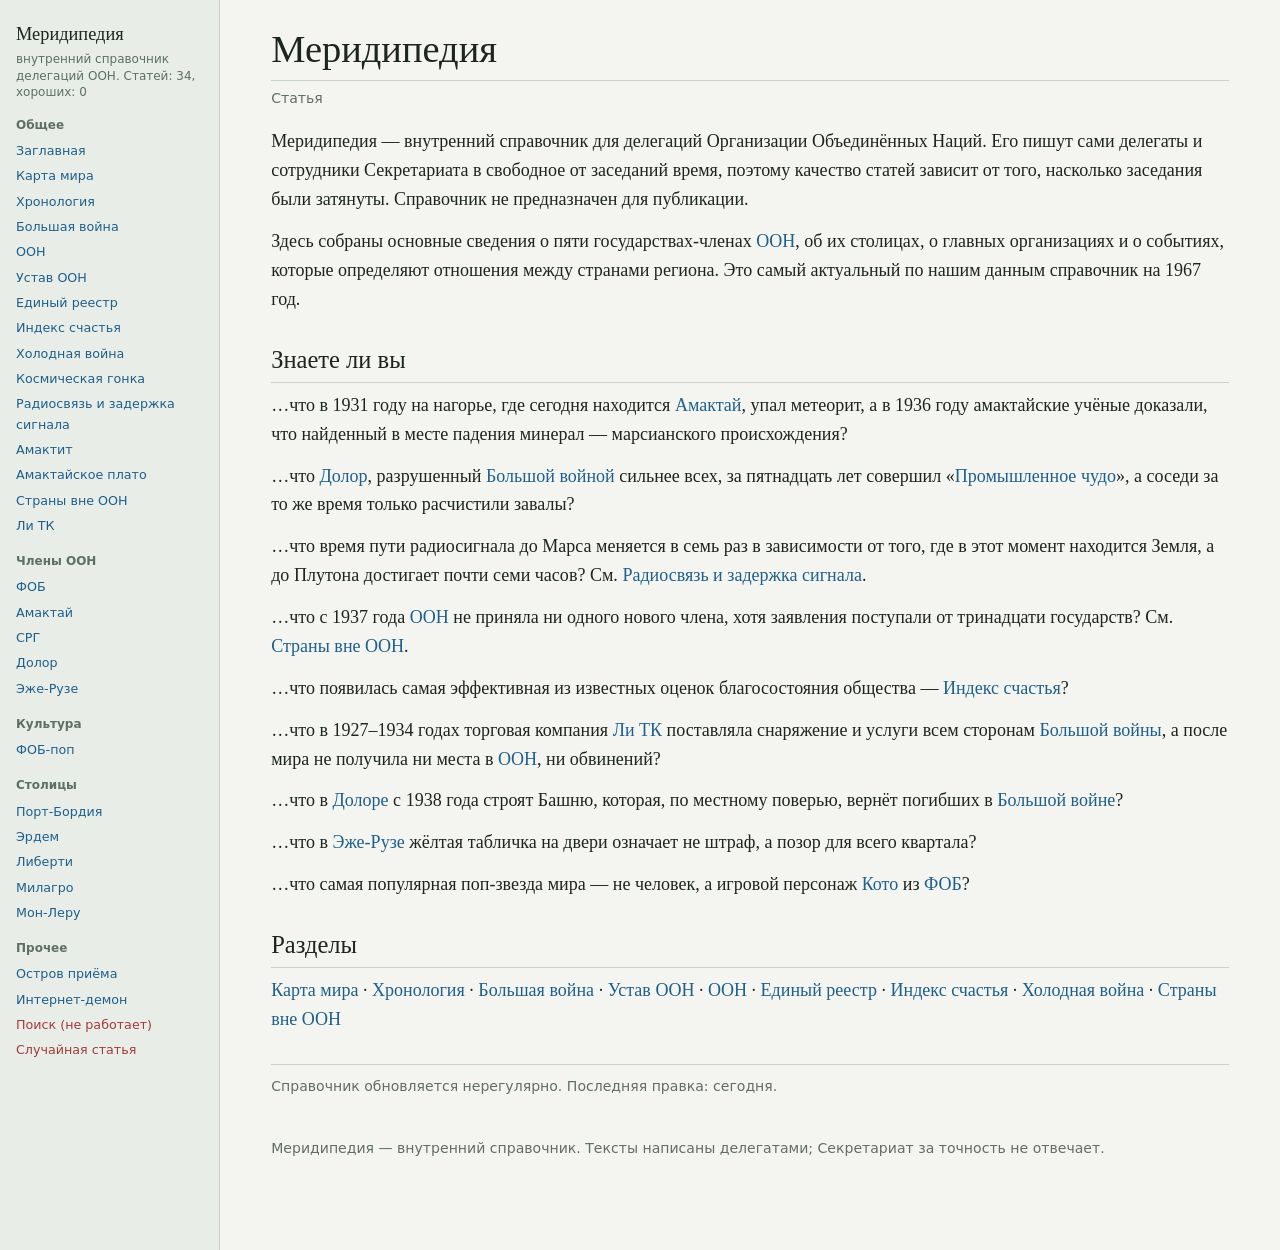
==== commit bf814b79: "Add files via upload" ====
--- a/index.html
+++ b/index.html
@@ -4,7 +4,7 @@
 <meta charset="UTF-8">
 <meta name="viewport" content="width=device-width, initial-scale=1, viewport-fit=cover">
 <title>Меридипедия</title>
-<link rel="stylesheet" href="style.css?v=8">
+<link rel="stylesheet" href="style.css?v=9">
 <style>
 /* планы городов: на широком экране слева от текста, на среднем под карточкой справа, на узком на всю ширину */
 figure.cityfig{float:left!important;clear:none!important;width:clamp(260px,34vw,620px)!important;margin:6px 28px 14px 0!important;}
@@ -23,7 +23,7 @@
 
 <nav>
   <p class="brand">Меридипедия</p>
-  <p class="brand-sub">внутренний справочник делегаций ООН. Статей: 37, хороших: 0</p>
+  <p class="brand-sub">внутренний справочник делегаций ООН. Статей: 34, хороших: 0</p>
   <h4>Общее</h4>
   <ul>
     <li><a href="#home">Заглавная</a></li>
@@ -50,12 +50,9 @@
     <li><a href="#dolor">Долор</a></li>
     <li><a href="#ezhe">Эже-Рузе</a></li>
   </ul>
-  <h4>Корпорации ФОБ</h4>
+  <h4>Культура</h4>
   <ul>
-    <li><a href="#meradin">Мерадин</a></li>
-    <li><a href="#bordotech">Бордотех</a></li>
-    <li><a href="#kastaro">Кастаро</a></li>
-    <li><a href="#videx">Видекс</a></li>
+    <li><a href="#fobpop">ФОБ-поп</a></li>
   </ul>
   <h4>Столицы</h4>
   <ul>
@@ -90,6 +87,7 @@
   <p>…что в 1927–1934 годах торговая компания <a href="#litk">Ли ТК</a> поставляла снаряжение и услуги всем сторонам <a href="#war">Большой войны</a>, а после мира не получила ни места в <a href="#un">ООН</a>, ни обвинений?</p>
   <p>…что в <a href="#dolor">Долоре</a> с 1938 года строят Башню, которая, по местному поверью, вернёт погибших в <a href="#war">Большой войне</a>?</p>
   <p>…что в <a href="#ezhe">Эже-Рузе</a> жёлтая табличка на двери означает не штраф, а позор для всего квартала?</p>
+  <p>…что самая популярная поп-звезда мира — не человек, а игровой персонаж <a href="#fobpop">Кото</a> из <a href="#fob">ФОБ</a>?</p>
   <h2>Разделы</h2>
   <p><a href="#map">Карта мира</a> · <a href="#timeline">Хронология</a> · <a href="#war">Большая война</a> · <a href="#charter">Устав ООН</a> · <a href="#un">ООН</a> · <a href="#registry">Единый реестр</a> · <a href="#index">Индекс счастья</a> · <a href="#cold">Холодная война</a> · <a href="#outside">Страны вне ООН</a></p>
   <div class="cat">Справочник обновляется нерегулярно. Последняя правка: сегодня.</div>
@@ -152,6 +150,7 @@
     <li><b>1950</b> Долор завершает основную часть «Промышленного чуда»: столица <a href="#milagro">Милагро</a> отстроена заново.</li>
     <li><b>1951</b> В ФОБ запущена интеллект-система «Арбитр».</li>
     <li><b>1954–55</b> <a href="#srg">СРГ</a> открывает Службу приёма и <a href="#island">Остров приёма</a>.</li>
+    <li><b>1958</b> В <a href="#portb">Порт-Бордии</a> записаны первые песни в стиле <a href="#fobpop">ФОБ-поп</a>; с 1961 года его главная звезда — Кото.</li>
     <li><b>1962</b> Введён <a href="#registry">Единый реестр</a> <a href="#un">ООН</a>.</li>
     <li><b>1965</b> Амактай объявляет о запуске орбитального зонда «Сазерак-5».</li>
     <li><b>1966</b> ФОБ проводит пролёт зонда «Шолотль-3» мимо Марса.</li>
@@ -163,7 +162,8 @@
 <div class="page" id="un">
   <h1>Организация Объединённых Наций</h1>
   <div class="tabs">Статья</div>
-  <div class="box"><div class="t">ООН</div><table>
+  <div class="box"><div class="t">ООН</div>
+    <img class="emblem" src="img/emblem-un.png" alt="Эмблема ООН" loading="lazy"><table>
     <tr><td>Основана</td><td>1937</td></tr>
     <tr><td>Члены</td><td>5 государств</td></tr>
     <tr><td>Высший орган</td><td>Генеральная Ассамблея</td></tr>
@@ -343,6 +343,7 @@
   <h1>Ли ТК</h1>
   <div class="tabs">Статья · вне ООН</div>
   <div class="box"><div class="t">Ли ТК</div>
+    <img class="emblem" src="img/emblem-litk.png" alt="Эмблема Ли ТК" loading="lazy">
     <table>
     <tr><td>Статус</td><td>торговая компания</td></tr>
     <tr><td>Где находится</td><td>северо-восток Восточного материка</td></tr>
@@ -405,14 +406,8 @@
   <p>«Арбитр» — интеллект-система, расположенная на острове Мера близ <a href="#portb">Порт-Бордии</a>. Граждане обращаются к ней через уличные узлы связи и домашние терминалы: спросить о пособии, оспорить штраф, получить совет по выбору профессии. По официальным данным, система обрабатывает более миллиона обращений в сутки. Критики замечают, что значительная часть ответов начинается со слов «Рекомендуется».</p>
   <h2>Экономика</h2>
   <p>Основа экономики — судоходство, судостроение, точная механика и вычислительная техника. ФОБ поставляет остальным странам оборудование, суда и системы связи, закупая взамен продовольствие, топливо и <a href="#amaktit">амактит</a>. Страна входит в тройку лидеров региона по доходу на душу населения.</p>
-  <h2>Корпорации</h2>
-  <p>Хозяйство ФОБ держится на нескольких очень крупных корпорациях. Они производят технику, которая поддерживает работу «Арбитра», и буквально всё, чем пользуются жители всех стран региона, кроме <a href="#amaktai">Амактая</a>: от вычислительных машин до часов и радиоприёмников. Корпорации тесно сотрудничают с правительством при исполнении решений «Арбитра». Они же доминируют на телевидении.</p>
-  <ul class="plain">
-    <li><a href="#meradin">Мерадин</a> — вычислительная техника, узлы связи и оборудование «Арбитра».</li>
-    <li><a href="#bordotech">Бордотех</a> — бытовая техника, приёмники, часы и транспорт.</li>
-    <li><a href="#kastaro">Кастаро</a> — станки, двигатели и строительная техника.</li>
-    <li><a href="#videx">Видекс</a> — телевидение и вещание.</li>
-  </ul>
+  <h2>Культура</h2>
+  <p>Главный культурный экспорт ФОБ — эстрадная музыка: <a href="#fobpop">ФОБ-поп</a>. Её главная звезда — игровой персонаж Кото.</p>
   <h2>Космическая программа</h2>
   <p>В 1966 году зонд «Шолотль-3» пролетел мимо Марса. Подробности: <a href="#space">Космическая гонка</a>.</p>
   <h2>Общество</h2>
@@ -466,6 +461,7 @@
   <h1>Свободная Республика Гор (СРГ)</h1>
   <div class="tabs">Статья · государство-член ООН</div>
   <div class="box"><div class="t">СРГ</div>
+    <img class="emblem" src="img/emblem-srg.png" alt="Герб СРГ" loading="lazy">
     <svg class="mini" viewBox="667 1154 976 838" role="img" aria-label="Контур: СРГ"><a href="#outside/orn" aria-label="Орнский каганат"><path class="land" d="M532 529 531 543 539 558 535 596 530 598 526 607 523 608 522 619 513 623 513 630 509 631 510 636 504 653 498 659 492 659 485 663 484 671 476 677 476 686 484 691 484 700 489 705 500 707 504 717 514 719 511 722 513 734 519 732 523 737 519 751 522 757 529 756 532 761 528 763 527 767 517 771 512 781 512 788 505 793 501 800 482 802 473 806 463 804 451 809 445 807 432 808 430 816 421 820 416 829 404 830 397 835 396 839 388 840 386 850 382 852 380 857 372 857 370 854 364 854 363 852 353 856 355 872 346 884 339 885 327 880 325 886 316 892 320 906 328 910 329 918 338 929 339 935 357 961 367 982 373 1004 371 1018 376 1027 373 1043 376 1044 376 1051 384 1058 384 1065 391 1072 392 1086 395 1089 394 1097 395 1100 399 1101 398 1118 401 1119 400 1128 408 1134 426 1140 434 1148 446 1150 449 1147 465 1145 474 1138 483 1135 492 1123 528 1123 538 1113 542 1105 560 1104 567 1107 574 1102 577 1106 582 1107 593 1121 603 1124 605 1120 614 1116 618 1104 637 1108 645 1117 649 1113 665 1108 672 1095 682 1094 698 1098 712 1111 722 1113 744 1140 755 1141 758 1144 759 1152 765 1153 772 1161 772 1170 766 1177 771 1185 778 1181 792 1184 796 1166 801 1163 799 1158 801 1150 823 1153 835 1131 851 1129 870 1121 875 1104 884 1095 875 1073 892 1063 893 1055 890 1044 896 1039 915 1034 918 1029 917 1018 919 1016 944 1010 952 995 971 989 973 986 969 973 950 976 938 964 943 946 935 934 939 919 932 910 923 910 911 923 907 923 893 910 889 910 879 918 873 919 860 902 856 902 841 918 834 918 825 914 805 917 797 911 783 910 771 941 766 941 754 933 741 945 727 941 720 946 713 946 704 942 691 947 677 940 680 925 691 905 699 878 705 877 724 885 739 873 741 864 745 859 758 853 766 835 748 812 755 785 762 782 778 786 787 801 792 803 811 791 812 785 808 780 792 773 799 761 799 757 790 744 789 738 802 731 810 715 808 704 797 694 813 672 812 661 808 654 828 650 831 646 830 630 822 620 823 614 841 601 853 600 848 598 839 587 832 588 828 576 821 570 809 574 805 583 794 589 781 590 773 587 769 590 764 586 758 586 756 578 752 577 746 570 739 569 735 563 726 558 723 539 712 531 683 554 646 568 638 554 628 553 623 550 617 552 613 561 607 565 602 565 591 558 592 551 580 541 572 541 560 533 552 535 544 528Z" fill-rule="evenodd"><title>Орнский каганат</title></path></a><a href="#outside/noria" aria-label="Великая Нория"><path class="land" d="M1114 856 1109 860 1104 878 1102 880 1085 880 1076 897 1049 883 1043 883 1031 889 1018 916 1013 921 998 923 976 932 970 932 955 919 940 920 936 934 943 944 944 950 939 964 950 975 969 972 973 978 974 986 971 990 952 996 944 1011 919 1017 918 1031 915 1035 896 1040 891 1044 894 1055 893 1063 876 1073 885 1095 876 1104 871 1121 851 1130 835 1132 830 1145 824 1153 824 1163 827 1166 827 1179 829 1180 832 1197 846 1197 853 1201 856 1216 862 1218 860 1236 874 1255 885 1258 890 1264 889 1281 878 1294 882 1308 895 1309 902 1318 913 1315 932 1316 939 1322 943 1322 953 1315 972 1317 980 1325 980 1328 969 1327 969 1330 972 1330 973 1333 983 1333 984 1345 975 1348 969 1342 963 1342 968 1342 972 1348 971 1370 974 1373 996 1380 1021 1379 1026 1391 1032 1394 1043 1392 1046 1388 1046 1382 1042 1374 1030 1372 1027 1367 1025 1348 1029 1339 1031 1323 1040 1323 1046 1329 1047 1326 1053 1323 1055 1318 1061 1315 1060 1306 1066 1302 1064 1288 1078 1275 1086 1273 1091 1264 1098 1259 1110 1261 1119 1257 1132 1228 1140 1226 1160 1233 1174 1231 1190 1243 1198 1243 1213 1239 1227 1230 1235 1229 1243 1223 1244 1214 1249 1209 1260 1209 1245 1210 1235 1197 1234 1185 1212 1172 1209 1168 1210 1151 1205 1146 1206 1113 1201 1104 1188 1093 1182 1079 1158 1069 1164 1060 1165 1050 1157 1041 1155 1022 1148 1018 1132 1022 1124 1013 1129 1001 1128 994 1125 991 1108 988 1106 967 1096 955 1092 942 1094 939 1110 935 1116 930 1116 920 1109 914 1105 906 1108 900 1113 897 1114 892 1128 883 1136 863Z" fill-rule="evenodd"><title>Великая Нория</title></path></a><a href="#outside/dubna" aria-label="Зелёная Дубна"><path class="land" d="M658 1513 649 1525 658 1534 667 1534 676 1527 676 1524 662 1513ZM698 1200 693 1203 691 1212 683 1214 678 1224 661 1242 629 1235 622 1239 621 1246 615 1252 614 1262 617 1267 617 1275 613 1282 604 1287 604 1299 599 1305 595 1326 597 1332 606 1341 606 1348 611 1350 615 1366 619 1368 615 1382 618 1380 623 1382 622 1373 628 1374 640 1370 645 1375 643 1381 647 1382 648 1387 646 1411 638 1419 627 1423 623 1431 617 1432 621 1438 619 1450 633 1458 634 1477 648 1481 656 1477 661 1478 664 1475 663 1469 666 1467 666 1459 669 1457 671 1447 680 1444 682 1440 687 1440 694 1447 694 1460 699 1467 699 1483 703 1489 704 1520 707 1520 719 1534 737 1538 751 1537 761 1525 768 1524 793 1535 801 1525 806 1523 807 1519 804 1503 806 1492 803 1483 804 1472 810 1468 817 1468 825 1475 828 1475 830 1457 838 1450 846 1450 852 1453 849 1468 853 1454 850 1446 850 1429 847 1425 844 1408 867 1406 874 1397 871 1389 859 1385 843 1375 843 1370 853 1366 858 1360 861 1339 854 1326 853 1318 861 1317 855 1316 845 1322 840 1333 836 1336 824 1337 823 1334 817 1334 813 1328 808 1327 807 1315 804 1312 801 1297 806 1294 808 1279 816 1273 822 1262 827 1261 830 1250 824 1242 819 1240 820 1233 817 1229 805 1223 805 1214 800 1209 793 1208 789 1212 790 1217 787 1223 776 1224 775 1235 759 1239 754 1236 752 1231 753 1222 750 1216 744 1217 742 1212 737 1210 736 1200 730 1200 723 1209 717 1206 718 1199Z" fill-rule="evenodd"><title>Зелёная Дубна</title></path></a><a href="#outside/tulur" aria-label="Тулур"><path class="land" d="M1457 1421 1444 1416 1441 1421 1433 1422 1427 1439 1429 1446 1446 1445 1447 1441 1453 1438ZM1097 1294 1096 1299 1092 1302 1094 1309 1092 1322 1104 1324 1109 1333 1106 1334 1106 1339 1095 1351 1096 1358 1093 1359 1090 1366 1098 1360 1124 1372 1127 1384 1136 1393 1135 1400 1127 1415 1128 1425 1135 1429 1144 1428 1167 1444 1179 1456 1183 1457 1183 1462 1189 1473 1213 1471 1216 1474 1213 1487 1214 1496 1227 1503 1231 1517 1237 1524 1257 1532 1255 1557 1265 1574 1274 1580 1271 1592 1267 1597 1267 1606 1270 1610 1280 1611 1283 1615 1287 1628 1292 1634 1295 1657 1298 1661 1329 1661 1335 1663 1337 1668 1343 1671 1377 1666 1390 1666 1398 1670 1402 1669 1411 1659 1418 1646 1433 1648 1448 1641 1478 1636 1480 1622 1476 1615 1477 1610 1466 1603 1459 1604 1452 1594 1453 1590 1460 1587 1459 1581 1467 1578 1466 1572 1463 1571 1464 1564 1460 1561 1435 1560 1426 1550 1416 1550 1412 1545 1396 1544 1395 1548 1389 1549 1386 1547 1381 1549 1376 1539 1366 1536 1362 1530 1348 1530 1350 1524 1349 1512 1354 1510 1355 1504 1359 1501 1360 1492 1365 1490 1367 1481 1379 1476 1379 1472 1389 1457 1390 1438 1386 1434 1389 1422 1392 1420 1394 1400 1406 1396 1411 1391 1420 1392 1423 1390 1432 1374 1432 1371 1419 1369 1411 1364 1411 1358 1404 1352 1401 1344 1391 1335 1385 1324 1373 1324 1368 1327 1360 1326 1359 1329 1356 1326 1351 1326 1350 1332 1347 1333 1345 1327 1341 1327 1340 1322 1338 1322 1337 1335 1330 1327 1329 1334 1313 1338 1312 1334 1317 1314 1314 1308 1316 1301 1313 1297 1307 1296 1306 1291 1295 1294 1293 1290 1290 1290 1284 1294 1279 1291 1270 1293 1256 1290 1252 1283 1254 1275 1251 1273 1250 1264 1245 1261 1232 1262 1227 1270 1229 1288 1223 1307 1211 1306 1203 1294 1190 1292 1187 1288 1163 1288 1150 1278 1138 1279 1134 1282 1106 1289Z" fill-rule="evenodd"><title>Тулур</title></path></a><a href="#outside/lamil" aria-label="Ламиляндия"><path class="land" d="M1808 376 1806 383 1795 383 1791 391 1781 397 1776 410 1781 412 1791 426 1807 431 1812 436 1826 439 1832 435 1852 439 1868 457 1874 469 1874 501 1872 503 1871 521 1872 547 1896 562 1913 563 1918 567 1928 563 1943 564 1953 579 1953 600 1946 610 1935 608 1924 596 1914 592 1907 592 1900 596 1899 610 1916 640 1935 642 1936 647 1948 656 1951 662 1951 677 1960 692 1970 696 1983 706 1983 714 1978 717 1978 721 1986 722 1991 731 1992 745 1989 750 1992 765 1982 772 1982 785 1978 789 1983 802 1981 813 1986 820 1980 863 1983 878 1990 884 1989 891 1992 894 1993 910 2000 912 1999 920 2007 926 2006 932 2012 942 2009 947 2009 953 2012 956 2009 996 2014 1002 2023 1004 2024 1012 2034 1021 2043 1019 2046 1022 2047 1033 2045 1040 2048 1047 2041 1058 2043 1066 2041 1059 2048 1050 2053 1050 2070 1057 2070 1076 2073 1080 2087 1080 2105 1070 2118 1072 2132 1052 2145 1051 2151 1048 2154 1037 2156 1008 2160 996 2209 987 2221 991 2231 987 2236 969 2209 963 2200 957 2183 976 2177 974 2171 966 2170 946 2160 943 2156 938 2154 929 2155 909 2138 892 2127 889 2121 884 2120 869 2140 854 2143 844 2154 830 2138 812 2130 807 2119 783 2126 776 2129 756 2132 753 2150 749 2149 729 2153 725 2177 718 2171 702 2180 688 2180 682 2176 674 2173 672 2160 673 2150 662 2126 664 2120 655 2120 648 2142 632 2154 617 2172 622 2197 607 2197 596 2204 589 2226 585 2232 581 2241 562 2241 556 2233 536 2239 529 2242 503 2229 507 2213 504 2212 509 2202 511 2199 505 2193 508 2175 506 2171 510 2159 506 2146 512 2132 511 2129 507 2118 508 2111 506 2102 513 2101 507 2097 503 2092 503 2088 494 2098 488 2109 477 2119 474 2123 468 2141 463 2142 445 2128 444 2119 449 2107 448 2081 422 2037 423 2033 420 2028 407 2010 400 1992 401 1976 394 1969 397 1961 395 1959 399 1948 399 1940 406 1936 406 1934 402 1929 403 1927 400 1919 399 1918 395 1915 394 1913 386 1916 380 1915 365 1906 357 1899 361 1891 361 1885 369 1886 374 1882 378 1867 369 1864 369 1863 372 1854 372 1841 366 1833 369 1831 374 1823 372 1820 377 1813 380Z" fill-rule="evenodd"><title>Ламиляндия</title></path></a><a href="#outside/litk" aria-label="Ли ТК"><path class="land" d="M2685 800 2683 809 2685 818 2690 824 2698 826 2704 848 2710 857 2718 859 2731 853 2760 855 2769 862 2771 867 2770 877 2773 881 2800 884 2792 903 2810 917 2818 917 2825 909 2849 909 2852 912 2875 903 2875 885 2868 872 2867 842 2863 838 2853 835 2843 822 2846 808 2845 789 2851 780 2852 774 2837 758 2831 758 2825 753 2805 748 2794 731 2777 764 2768 762 2754 752 2749 756 2741 756 2700 797ZM2238 410 2234 421 2243 434 2248 434 2256 429 2265 429 2271 434 2277 449 2278 472 2270 480 2259 483 2243 503 2240 528 2255 528 2260 532 2262 540 2254 557 2275 560 2281 563 2276 579 2279 584 2304 593 2309 597 2325 595 2339 622 2357 621 2361 625 2361 638 2366 657 2364 664 2355 672 2357 688 2366 695 2387 700 2385 717 2387 725 2429 730 2460 744 2469 745 2484 759 2503 767 2506 773 2494 782 2487 792 2497 806 2497 825 2519 829 2523 814 2528 806 2554 815 2571 805 2581 813 2596 816 2602 813 2606 804 2610 801 2617 800 2626 810 2631 811 2641 807 2658 791 2658 769 2652 763 2653 750 2650 745 2664 729 2664 705 2657 693 2657 657 2670 647 2667 624 2659 616 2655 616 2654 619 2647 619 2635 594 2625 588 2621 582 2616 582 2609 572 2603 572 2601 568 2578 573 2563 567 2551 568 2546 563 2545 549 2551 547 2553 539 2550 534 2546 534 2545 531 2539 529 2539 519 2536 518 2533 510 2512 507 2508 511 2500 510 2492 515 2487 515 2482 511 2478 501 2470 495 2470 473 2473 460 2466 452 2466 443 2457 434 2457 428 2453 422 2440 420 2415 427 2411 440 2400 443 2397 459 2390 467 2386 468 2384 464 2367 463 2361 457 2347 461 2342 457 2313 455 2298 427 2288 416 2286 406 2281 401 2259 401 2243 405Z" fill-rule="evenodd"><title>Ли ТК</title></path></a><a href="#outside/tu" aria-label="Ту"><path class="land" d="M2238 530 2235 533 2234 540 2242 556 2242 562 2233 581 2226 586 2204 590 2198 596 2198 607 2172 623 2155 617 2142 633 2120 649 2126 664 2150 661 2160 672 2173 671 2176 673 2181 682 2181 688 2172 702 2177 718 2153 726 2150 729 2151 749 2130 756 2127 776 2120 783 2131 807 2138 811 2155 830 2144 844 2141 854 2121 869 2122 884 2127 888 2138 891 2156 909 2155 929 2157 938 2160 942 2168 943 2171 946 2172 966 2177 973 2183 975 2198 957 2202 957 2209 962 2235 967 2236 973 2231 989 2251 998 2261 994 2280 998 2292 990 2312 995 2336 994 2343 975 2356 972 2363 966 2385 961 2397 962 2414 958 2427 960 2438 957 2448 963 2469 967 2472 971 2487 972 2493 961 2496 936 2484 907 2501 894 2506 865 2515 861 2519 855 2518 830 2495 824 2496 806 2487 795 2489 786 2506 771 2481 758 2469 746 2460 745 2429 731 2387 726 2384 721 2386 700 2366 696 2356 688 2354 672 2363 664 2365 657 2360 638 2360 625 2357 622 2339 623 2325 596 2309 598 2304 594 2279 585 2275 579 2280 563 2254 557 2255 550 2261 540 2259 532 2255 529Z" fill-rule="evenodd"><title>Ту</title></path></a><a href="#outside/sher" aria-label="Шер"><path class="land" d="M2670 648 2658 657 2658 693 2665 705 2665 729 2651 745 2654 750 2652 762 2659 769 2659 791 2656 794 2659 803 2665 806 2681 804 2683 808 2683 802 2686 798 2700 796 2741 755 2749 755 2762 732 2757 725 2742 715 2736 708 2740 688 2733 672 2724 667 2714 668 2705 673 2698 672 2687 649ZM2891 592 2880 591 2879 594 2874 594 2873 605 2863 610 2863 617 2858 622 2850 621 2850 627 2841 650 2856 667 2846 676 2845 682 2838 686 2830 699 2815 711 2814 716 2811 719 2804 719 2804 724 2797 726 2794 730 2805 747 2838 758 2850 738 2867 741 2887 733 2900 694 2894 674 2919 663 2924 647 2919 615 2903 605Z" fill-rule="evenodd"><title>Шер</title></path></a><a href="#outside/staur" aria-label="Стауриц"><path class="land" d="M3065 605 3053 600 3048 595 3036 592 3033 587 3023 582 3010 583 2992 571 2986 574 2979 573 2976 570 2962 571 2939 590 2927 591 2921 587 2916 592 2903 583 2890 590 2903 604 2920 615 2925 647 2919 664 2895 674 2901 694 2888 733 2883 737 2867 742 2850 739 2839 757 2853 774 2852 780 2846 789 2847 808 2844 822 2853 834 2863 837 2868 842 2869 863 2874 863 2899 851 2898 839 2925 822 2925 806 2932 799 2948 797 2961 806 2975 802 2981 802 2989 808 3003 806 3017 816 3031 810 3037 810 3042 814 3061 812 3065 806 3065 796 3088 781 3091 776 3085 775 3087 770 3078 764 3077 759 3080 750 3078 734 3085 733 3086 718 3078 711 3078 705 3057 698 3057 689 3060 686 3060 670 3057 661 3041 655 3029 657 3024 655 3022 660 3015 660 3014 654 3011 656 3006 654 3004 647 3009 641 3012 644 3021 644 3022 641 3028 639 3036 643 3038 639 3043 637 3050 620 3063 619 3066 612Z" fill-rule="evenodd"><title>Стауриц</title></path></a><a href="#outside/movr" aria-label="Мовия"><path class="land" d="M3133 773 3128 773 3119 768 3117 771 3106 773 3105 776 3092 775 3085 785 3066 796 3066 806 3061 813 3042 815 3037 811 3031 811 3016 816 3003 807 2989 809 2981 803 2961 807 2948 798 2932 800 2926 806 2926 822 2899 839 2900 851 2879 862 2869 864 2869 872 2876 885 2876 903 2853 912 2852 932 2855 938 2861 942 2864 966 2872 979 2872 983 2885 991 2895 993 2896 1011 2901 1021 2906 1024 2916 1022 2923 1016 2952 1016 2974 1021 2993 1019 3001 1036 3009 1045 3008 1071 3033 1062 3037 1062 3045 1070 3062 1071 3074 1052 3080 1047 3097 1065 3112 1065 3121 1069 3140 1070 3144 1072 3149 1081 3164 1083 3170 1081 3175 1075 3175 1065 3181 1056 3180 1050 3186 1047 3186 1042 3194 1032 3195 1025 3193 1009 3180 997 3170 973 3147 971 3135 965 3135 956 3146 949 3147 940 3141 934 3133 935 3125 919 3125 901 3131 896 3130 889 3134 884 3134 871 3139 845 3136 834 3126 834 3120 831 3119 823 3115 820 3120 804 3126 796 3131 795 3135 785Z" fill-rule="evenodd"><title>Мовия</title></path></a><a href="#outside/godru" aria-label="Годру"><path class="land" d="M2767 1147 2775 1157 2785 1161 2787 1176 2793 1188 2824 1184 2830 1179 2849 1171 2850 1176 2845 1189 2844 1201 2848 1206 2873 1211 2871 1229 2873 1241 2879 1244 2900 1242 2906 1260 2928 1264 2928 1270 2925 1274 2926 1285 2934 1292 2950 1292 2964 1282 2979 1278 2986 1265 3003 1253 3020 1258 3029 1256 3033 1247 3033 1239 3016 1223 3015 1217 3023 1206 3018 1185 3033 1170 3033 1139 3046 1136 3058 1140 3066 1139 3075 1133 3079 1123 3086 1116 3094 1117 3109 1131 3127 1132 3136 1128 3157 1139 3165 1135 3167 1131 3161 1121 3170 1111 3170 1107 3167 1106 3165 1100 3169 1086 3149 1082 3143 1072 3121 1070 3112 1066 3097 1066 3079 1047 3062 1072 3045 1071 3037 1063 3008 1071 3006 1069 3008 1045 3000 1036 2992 1019 2974 1022 2952 1017 2923 1017 2916 1023 2904 1024 2895 1011 2894 993 2885 992 2870 985 2845 992 2842 996 2843 1006 2840 1013 2835 1018 2821 1016 2816 1025 2817 1034 2801 1039 2802 1072 2796 1079 2799 1105 2795 1112 2769 1135Z" fill-rule="evenodd"><title>Годру</title></path></a><a href="#outside/pondr" aria-label="Пондрия"><path class="land" d="M3152 1137 3136 1129 3127 1133 3109 1132 3094 1118 3086 1117 3080 1123 3076 1133 3066 1140 3058 1141 3051 1137 3033 1140 3034 1170 3019 1185 3024 1206 3016 1217 3017 1223 3034 1239 3034 1247 3030 1256 3020 1259 3003 1254 2987 1265 2979 1279 2964 1283 2950 1293 2936 1293 2930 1310 2931 1317 2938 1321 2957 1313 2962 1327 2962 1335 2958 1336 2966 1336 2973 1344 2990 1345 2995 1339 3005 1339 3011 1332 3018 1334 3024 1330 3035 1330 3043 1322 3053 1321 3059 1315 3064 1303 3070 1302 3087 1290 3108 1287 3113 1281 3113 1272 3109 1263 3096 1252 3096 1239 3103 1234 3113 1238 3116 1241 3117 1252 3132 1258 3138 1252 3139 1247 3136 1236 3150 1222 3150 1219 3145 1215 3148 1200 3139 1193 3142 1182 3138 1171 3142 1167 3140 1159 3143 1156 3150 1155 3151 1143 3154 1140Z" fill-rule="evenodd"><title>Пондрия</title></path></a><a href="#outside/briv" aria-label="Бриверсия"><path class="land" d="M2667 622 2671 647 2687 648 2698 671 2705 672 2714 667 2724 666 2735 673 2741 688 2737 708 2762 729 2762 734 2754 751 2776 764 2795 727 2803 724 2804 718 2811 718 2814 711 2829 699 2840 683 2844 682 2845 676 2858 666 2850 663 2841 650 2849 627 2849 620 2843 616 2841 606 2834 604 2832 601 2822 601 2818 608 2813 607 2810 612 2805 612 2803 617 2794 617 2775 607 2770 608 2760 617 2748 615 2745 609 2740 608 2737 611 2720 609 2717 612 2705 613 2689 623Z" fill-rule="evenodd"><title>Бриверсия</title></path></a><a href="#outside/unc_nord" aria-label="Центральное нагорье"><path class="unc" d="M1188 799 1183 792 1179 791 1156 796 1151 789 1141 782 1140 779 1149 770 1150 764 1145 757 1144 750 1133 740 1125 738 1097 743 1094 746 1086 746 1075 738 1067 738 1050 770 1004 774 993 765 985 765 969 779 973 803 965 809 946 804 939 805 930 818 927 831 921 836 895 837 889 831 884 830 862 843 859 840 858 832 854 828 831 827 830 820 824 811 804 814 794 804 786 801 780 788 758 783 751 799 749 812 767 835 762 849 758 854 745 860 740 873 724 886 700 878 692 905 681 925 678 940 691 946 701 942 720 945 727 940 741 944 754 932 769 941 773 937 779 914 783 909 797 910 806 917 820 913 841 917 856 901 860 901 873 918 877 918 889 909 893 909 910 923 923 909 932 909 940 919 955 918 968 930 976 931 998 922 1015 919 1030 889 1043 882 1049 882 1075 897 1085 879 1103 878 1108 860 1112 855 1136 862 1168 851 1176 839 1174 825 1187 806Z" fill-rule="evenodd"><title>Центральное нагорье</title></path></a><a href="#outside/unc_sud" aria-label="Южный мыс"><path class="unc" d="M1153 1807 1158 1818 1162 1818 1167 1822 1173 1841 1177 1846 1187 1852 1203 1857 1224 1882 1227 1891 1242 1892 1251 1881 1262 1882 1263 1885 1269 1884 1272 1887 1281 1888 1282 1891 1299 1893 1305 1887 1325 1891 1334 1883 1348 1889 1354 1886 1356 1882 1369 1882 1370 1874 1368 1870 1375 1869 1375 1867 1370 1866 1370 1859 1365 1858 1360 1853 1360 1849 1346 1837 1346 1834 1355 1827 1348 1828 1343 1810 1339 1804 1314 1807 1310 1803 1304 1802 1297 1807 1291 1808 1269 1801 1262 1806 1256 1806 1245 1792 1237 1790 1227 1794 1217 1802 1207 1799 1204 1795 1194 1795 1191 1799 1177 1802 1165 1817 1159 1817Z" fill-rule="evenodd"><title>Южный мыс</title></path></a><a href="#fob" aria-label="ФОБ"><path class="un c-fob" d="M1607 1352 1603 1370 1619 1383 1628 1383 1630 1385 1629 1393 1632 1394 1634 1408 1640 1410 1638 1436 1642 1439 1642 1443 1651 1448 1653 1453 1663 1457 1672 1441 1670 1430 1673 1424 1672 1415 1678 1407 1688 1407 1695 1401 1694 1390 1687 1381 1687 1366 1682 1366 1679 1361 1658 1362 1656 1368 1651 1368 1648 1372 1642 1372 1632 1363 1626 1362 1618 1353ZM1401 1211 1400 1225 1407 1234 1424 1248 1430 1260 1431 1271 1436 1279 1448 1288 1462 1286 1468 1298 1479 1306 1481 1318 1493 1323 1497 1335 1497 1343 1489 1352 1489 1359 1493 1363 1509 1366 1519 1372 1533 1369 1536 1365 1549 1366 1560 1350 1566 1351 1581 1344 1599 1347 1607 1335 1608 1328 1616 1323 1617 1316 1630 1312 1638 1302 1630 1286 1619 1289 1604 1286 1603 1274 1607 1270 1604 1265 1604 1258 1602 1256 1587 1257 1583 1250 1575 1247 1573 1239 1569 1237 1569 1232 1565 1231 1565 1222 1560 1215 1540 1213 1539 1209 1519 1204 1517 1193 1514 1191 1510 1193 1497 1191 1494 1184 1489 1185 1488 1183 1476 1186 1478 1196 1474 1200 1479 1205 1479 1213 1470 1217 1462 1227 1456 1226 1446 1215 1416 1198 1407 1197ZM1623 979 1622 987 1627 999 1643 1002 1655 1010 1663 1008 1674 998 1673 986 1656 983 1642 984ZM1699 936 1699 943 1695 949 1699 959 1696 973 1705 983 1706 991 1712 996 1715 1004 1721 1007 1723 1011 1736 1011 1739 1005 1743 1003 1744 988 1726 973 1720 962 1713 956 1711 940ZM1771 904 1762 906 1756 914 1749 915 1751 924 1749 935 1751 939 1748 943 1748 951 1760 966 1776 962 1778 940 1782 933 1780 929 1782 912ZM1697 816 1689 824 1689 833 1701 840 1706 840 1715 829 1714 820 1712 817ZM1483 677 1478 685 1480 693 1485 696 1486 700 1501 699 1504 695 1504 682 1492 674ZM1152 585 1143 592 1143 608 1147 617 1156 618 1174 607 1176 601 1163 592 1159 585ZM824 614 822 620 828 624 831 630 832 646 828 651 809 654 813 661 814 672 797 695 809 704 811 715 803 731 789 739 800 757 800 761 793 773 796 776 808 779 813 785 812 791 795 804 804 814 824 810 831 820 831 826 854 827 859 832 863 844 880 830 889 830 899 837 920 836 926 831 929 818 939 804 946 803 957 808 965 808 973 803 968 779 985 764 993 764 1005 774 1014 771 1050 769 1060 746 1067 737 1075 737 1087 746 1094 745 1097 742 1113 741 1120 737 1133 739 1145 750 1146 757 1151 764 1150 770 1143 775 1141 781 1151 788 1156 795 1165 795 1177 790 1183 791 1187 795 1189 804 1173 826 1177 832 1176 841 1168 852 1137 862 1129 883 1116 891 1114 897 1104 907 1116 918 1117 930 1110 936 1103 936 1094 940 1093 946 1097 951 1097 955 1107 967 1109 988 1125 990 1130 996 1129 1005 1124 1011 1127 1017 1133 1022 1144 1018 1152 1018 1156 1022 1158 1041 1166 1050 1165 1060 1159 1069 1182 1078 1189 1093 1202 1104 1208 1118 1205 1137 1206 1146 1211 1151 1210 1168 1235 1185 1236 1197 1246 1210 1252 1207 1268 1207 1276 1200 1286 1199 1290 1206 1315 1211 1319 1205 1320 1196 1332 1187 1332 1182 1337 1176 1337 1163 1345 1155 1355 1154 1357 1157 1361 1157 1368 1168 1383 1169 1386 1166 1389 1150 1379 1145 1379 1139 1386 1136 1386 1127 1395 1121 1421 1120 1425 1124 1429 1124 1434 1130 1449 1137 1455 1152 1459 1156 1475 1163 1487 1163 1514 1136 1525 1101 1530 1098 1540 1098 1545 1102 1549 1102 1558 1094 1553 1084 1554 1079 1571 1080 1578 1072 1584 1072 1585 1069 1600 1070 1613 1060 1612 1053 1605 1051 1605 1045 1600 1040 1591 1041 1586 1035 1586 1030 1580 1027 1578 1021 1571 1020 1563 1004 1564 996 1584 987 1598 973 1600 964 1606 961 1603 938 1595 937 1582 953 1566 962 1554 959 1544 949 1544 944 1541 941 1536 941 1531 936 1532 928 1526 922 1525 913 1522 910 1516 910 1512 905 1515 896 1523 895 1530 887 1530 884 1533 883 1532 872 1528 868 1502 873 1491 880 1486 889 1480 889 1474 896 1466 897 1443 888 1439 881 1426 875 1419 856 1420 842 1418 837 1409 835 1401 837 1398 835 1393 842 1394 855 1398 857 1397 864 1402 868 1404 876 1401 881 1390 886 1385 885 1381 878 1376 878 1365 872 1361 867 1361 863 1353 855 1339 858 1333 852 1300 854 1283 844 1283 841 1292 834 1309 835 1316 832 1317 828 1315 817 1304 812 1303 799 1292 791 1292 779 1277 761 1276 756 1265 756 1249 752 1246 748 1237 747 1233 743 1231 735 1234 726 1229 722 1229 713 1232 711 1234 700 1238 695 1251 694 1251 691 1258 684 1257 676 1260 673 1260 667 1254 665 1250 660 1245 659 1238 662 1234 673 1229 677 1224 688 1212 694 1196 693 1190 681 1183 677 1176 666 1170 664 1165 670 1159 670 1152 664 1147 652 1141 649 1131 651 1124 649 1122 635 1113 629 1110 623 1101 615 1102 605 1097 594 1082 593 1075 597 1078 607 1077 615 1072 618 1059 619 1054 615 1054 603 1051 599 1022 590 1013 583 1005 583 997 587 992 592 992 599 989 602 983 602 974 613 963 612 949 615 944 600 936 592 931 590 923 591 919 586 908 591 901 588 890 590 887 585 880 584 872 585 869 589 869 596 862 601 841 602ZM1057 528 1046 532 1041 541 1040 549 1046 559 1053 560 1055 556 1059 556 1062 551 1067 550 1065 545 1066 537ZM1618 509 1618 518 1604 527 1605 534 1608 537 1604 552 1610 557 1611 562 1608 568 1609 581 1606 590 1591 596 1590 601 1581 609 1567 613 1556 606 1552 611 1539 618 1538 629 1531 637 1533 652 1528 663 1528 670 1536 688 1545 688 1558 694 1559 700 1553 708 1553 713 1557 715 1561 725 1578 724 1582 733 1589 738 1590 746 1600 748 1607 753 1614 777 1617 779 1632 779 1641 769 1654 769 1658 775 1663 777 1672 776 1679 784 1685 786 1688 766 1687 757 1667 753 1659 743 1661 729 1659 696 1664 688 1662 673 1640 661 1636 656 1636 650 1647 628 1633 612 1645 599 1646 592 1658 574 1647 563 1636 564 1630 550 1635 541 1630 529 1635 525 1635 519 1630 511ZM1325 464 1309 475 1313 483 1314 497 1307 504 1307 509 1315 512 1321 507 1325 509 1332 508 1339 511 1339 517 1334 523 1326 525 1325 533 1317 535 1317 548 1315 550 1306 550 1306 559 1301 562 1299 567 1292 569 1289 582 1285 583 1283 587 1271 590 1270 597 1266 600 1267 607 1290 627 1291 643 1287 647 1289 654 1286 668 1288 674 1293 677 1293 683 1298 688 1298 693 1295 699 1286 702 1283 711 1292 737 1298 745 1304 747 1331 745 1346 757 1346 765 1340 779 1340 785 1349 797 1355 797 1369 787 1369 780 1375 775 1390 777 1391 772 1398 764 1398 758 1411 755 1419 761 1418 767 1428 772 1430 782 1444 787 1443 799 1446 802 1452 800 1458 794 1473 795 1474 791 1469 787 1468 779 1461 773 1448 769 1445 755 1448 754 1450 749 1461 751 1467 757 1482 754 1484 748 1476 730 1476 723 1465 706 1465 700 1455 695 1455 688 1448 686 1440 672 1436 672 1435 667 1425 660 1422 648 1415 639 1420 630 1420 621 1430 616 1430 610 1426 604 1408 600 1404 591 1394 590 1392 584 1396 581 1392 570 1385 566 1386 552 1377 545 1379 531 1385 527 1385 511 1394 508 1392 484 1377 481 1369 482 1366 478 1363 481 1354 482 1350 475 1345 472 1336 473ZM935 432 926 433 916 447 908 464 908 479 905 482 902 500 904 508 911 514 919 513 929 505 937 467 947 454ZM1211 371 1200 379 1193 395 1185 399 1186 417 1179 433 1180 442 1175 448 1176 458 1186 466 1189 475 1199 482 1201 491 1210 491 1222 487 1227 496 1241 496 1243 501 1252 503 1261 497 1266 490 1263 473 1268 463 1262 454 1262 442 1252 434 1250 427 1243 423 1243 419 1239 415 1228 411 1229 399 1224 386 1227 385 1226 374 1222 371ZM1581 350 1570 347 1567 349 1567 355 1564 356 1560 365 1547 367 1543 363 1538 363 1530 353 1519 350 1513 352 1501 350 1474 351 1466 361 1476 380 1473 396 1470 399 1459 396 1438 396 1433 413 1427 416 1427 431 1418 434 1418 437 1413 440 1412 452 1416 454 1417 458 1423 460 1442 457 1450 459 1463 451 1484 448 1488 452 1487 464 1496 471 1506 465 1522 463 1525 460 1524 444 1530 433 1529 421 1531 419 1540 419 1548 415 1552 419 1567 421 1574 413 1581 413 1583 408 1593 406 1595 401 1594 391 1597 389 1597 385 1593 384 1592 387 1580 389 1573 386 1571 382 1572 375 1578 373 1582 367 1584 356ZM1346 339 1345 346 1348 354 1369 353 1369 348 1373 344 1369 336 1357 333 1350 334Z" fill-rule="evenodd"><title>ФОБ</title></path></a><a href="#amaktai" aria-label="Амактай"><path class="un c-amaktai" d="M2878 1529 2874 1535 2866 1537 2866 1540 2873 1544 2871 1563 2874 1565 2874 1581 2889 1586 2898 1582 2899 1568 2896 1565 2897 1554 2893 1545 2894 1538 2892 1534 2886 1532 2885 1528ZM2655 796 2635 811 2626 811 2615 800 2607 804 2606 809 2600 816 2593 817 2581 814 2569 804 2558 815 2548 815 2528 806 2519 830 2520 855 2515 862 2507 865 2502 894 2484 908 2497 936 2494 961 2487 973 2472 972 2464 966 2448 964 2442 959 2434 957 2427 961 2415 958 2409 961 2394 963 2386 961 2380 964 2367 965 2356 973 2343 976 2339 992 2332 996 2312 996 2292 991 2280 999 2266 997 2262 994 2251 999 2230 989 2217 991 2214 988 2204 988 2169 996 2164 995 2158 999 2159 1005 2155 1019 2155 1037 2152 1048 2149 1051 2132 1052 2118 1073 2110 1073 2106 1070 2083 1082 2073 1081 2070 1078 2069 1057 2048 1050 2042 1059 2047 1070 2046 1076 2042 1079 2046 1093 2042 1097 2028 1100 2023 1096 2016 1100 2016 1106 2013 1107 2015 1119 2010 1122 2013 1129 2010 1131 2008 1151 2002 1167 2004 1173 2003 1192 2013 1200 2023 1201 2033 1209 2046 1207 2061 1211 2064 1221 2074 1232 2089 1230 2093 1226 2116 1225 2125 1230 2130 1239 2117 1262 2152 1263 2158 1272 2173 1267 2196 1268 2199 1283 2223 1296 2225 1300 2224 1313 2230 1333 2243 1340 2252 1341 2251 1365 2266 1383 2268 1394 2246 1417 2246 1422 2252 1431 2253 1440 2272 1447 2283 1438 2289 1438 2300 1443 2316 1443 2334 1451 2334 1464 2339 1469 2338 1498 2344 1504 2359 1506 2385 1492 2389 1492 2397 1504 2390 1525 2385 1529 2369 1528 2367 1532 2365 1555 2369 1563 2369 1574 2391 1579 2407 1592 2417 1587 2426 1587 2437 1591 2440 1595 2434 1614 2437 1620 2453 1629 2469 1628 2480 1642 2490 1641 2501 1635 2515 1648 2522 1660 2526 1657 2545 1658 2547 1650 2555 1646 2555 1641 2560 1634 2574 1635 2575 1639 2594 1643 2598 1631 2603 1629 2603 1626 2612 1619 2617 1619 2625 1610 2639 1610 2645 1608 2647 1604 2654 1604 2660 1610 2660 1615 2675 1613 2680 1609 2678 1591 2670 1584 2670 1573 2664 1567 2668 1556 2674 1553 2700 1557 2709 1563 2732 1561 2734 1559 2741 1560 2748 1556 2765 1557 2776 1588 2786 1593 2798 1585 2798 1575 2793 1570 2795 1562 2807 1562 2818 1573 2836 1578 2844 1583 2845 1589 2840 1603 2843 1613 2841 1632 2850 1638 2862 1639 2866 1628 2872 1624 2872 1610 2868 1605 2870 1592 2868 1585 2862 1584 2858 1580 2851 1580 2848 1577 2851 1563 2848 1562 2849 1538 2855 1533 2856 1517 2849 1510 2849 1499 2847 1492 2844 1491 2843 1476 2852 1468 2852 1461 2857 1459 2862 1444 2865 1442 2866 1419 2870 1416 2871 1411 2864 1402 2864 1395 2869 1392 2869 1380 2875 1369 2887 1371 2892 1363 2905 1363 2909 1358 2920 1359 2929 1347 2942 1349 2951 1340 2961 1335 2957 1313 2942 1321 2934 1321 2929 1315 2929 1310 2936 1296 2924 1283 2927 1263 2906 1261 2902 1256 2900 1243 2875 1244 2870 1234 2872 1211 2870 1209 2848 1207 2844 1203 2844 1189 2850 1175 2848 1171 2824 1185 2793 1189 2786 1176 2787 1171 2784 1167 2784 1161 2775 1158 2766 1147 2768 1135 2787 1119 2799 1104 2795 1079 2802 1069 2799 1054 2800 1039 2803 1036 2817 1034 2815 1025 2821 1015 2829 1015 2834 1018 2839 1013 2843 1005 2841 996 2845 991 2872 984 2863 966 2864 960 2860 942 2854 938 2851 932 2852 913 2848 909 2828 909 2818 918 2810 918 2791 903 2792 897 2802 885 2773 882 2769 877 2771 869 2768 862 2759 855 2747 856 2732 853 2722 859 2710 858 2703 848 2697 826 2690 825 2685 820 2681 805 2661 806Z" fill-rule="evenodd"><title>Амактай</title></path></a><a href="#srg" aria-label="СРГ"><path class="un c-srg hl" d="M857 1595 859 1605 858 1627 853 1634 845 1638 841 1647 834 1653 833 1680 835 1683 841 1686 851 1686 869 1676 882 1676 894 1684 901 1685 911 1697 923 1696 933 1706 934 1712 941 1716 943 1728 949 1734 958 1732 964 1723 976 1723 981 1717 990 1718 995 1715 997 1701 993 1697 996 1684 995 1673 986 1666 971 1665 961 1657 961 1644 956 1633 932 1616 920 1613 918 1607 908 1602 907 1598 901 1595 894 1586 888 1585 880 1588 873 1585ZM853 1318 862 1339 858 1362 853 1367 844 1370 843 1375 871 1388 875 1393 875 1397 867 1407 845 1407 845 1414 851 1429 850 1444 854 1459 847 1471 836 1475 830 1480 830 1485 842 1497 849 1500 856 1498 873 1482 880 1482 887 1489 891 1489 897 1505 907 1513 915 1515 923 1526 930 1529 930 1539 950 1561 957 1565 978 1564 981 1562 988 1562 991 1565 990 1578 984 1587 989 1597 986 1608 987 1613 998 1618 1012 1620 1022 1628 1022 1635 1026 1639 1037 1639 1045 1642 1045 1647 1050 1651 1049 1657 1046 1660 1034 1659 1030 1664 1031 1669 1026 1675 1031 1676 1032 1681 1041 1687 1041 1695 1044 1695 1051 1702 1051 1707 1046 1716 1032 1721 1027 1730 1019 1731 1016 1737 1013 1738 1013 1755 1019 1755 1023 1758 1024 1763 1030 1763 1034 1767 1037 1763 1050 1760 1055 1766 1076 1765 1081 1770 1086 1770 1090 1775 1096 1799 1099 1802 1108 1804 1114 1814 1119 1817 1132 1814 1138 1804 1150 1803 1159 1816 1164 1817 1177 1801 1191 1798 1194 1794 1204 1794 1207 1798 1216 1802 1233 1790 1242 1790 1249 1795 1257 1806 1269 1800 1277 1801 1288 1807 1297 1806 1304 1801 1310 1802 1315 1807 1329 1803 1339 1803 1344 1810 1349 1829 1354 1826 1361 1826 1367 1820 1367 1817 1371 1816 1375 1808 1388 1806 1396 1802 1397 1789 1405 1766 1403 1755 1396 1748 1400 1731 1409 1721 1422 1719 1428 1714 1428 1710 1432 1708 1429 1699 1433 1695 1434 1688 1443 1685 1449 1669 1454 1669 1464 1662 1472 1660 1480 1643 1476 1636 1448 1642 1433 1649 1420 1646 1402 1670 1393 1670 1390 1667 1381 1666 1366 1670 1343 1672 1339 1671 1335 1664 1328 1661 1323 1663 1298 1662 1294 1657 1295 1651 1291 1634 1286 1628 1280 1612 1270 1611 1266 1606 1266 1597 1270 1592 1273 1580 1264 1574 1254 1557 1257 1532 1242 1525 1237 1525 1230 1517 1226 1502 1220 1502 1213 1496 1212 1487 1216 1474 1210 1471 1203 1474 1189 1474 1182 1462 1182 1457 1179 1457 1167 1445 1143 1428 1135 1430 1127 1425 1126 1415 1134 1400 1135 1393 1126 1384 1124 1373 1098 1361 1089 1368 1071 1367 1065 1361 1063 1353 1059 1352 1058 1343 1052 1342 1048 1330 1040 1324 1032 1323 1025 1354 1028 1359 1027 1365 1030 1372 1039 1372 1045 1376 1047 1388 1043 1393 1028 1394 1019 1379 1000 1381 974 1374 969 1368 972 1350 968 1343 941 1335 934 1351 943 1361 938 1369 928 1368 920 1363 920 1358 915 1352 884 1337 873 1318Z" fill-rule="evenodd"><title>СРГ</title></path></a><a href="#dolor" aria-label="Долор"><path class="un c-dolor" d="M1745 1435 1737 1433 1734 1428 1729 1428 1721 1420 1720 1404 1707 1401 1702 1404 1695 1402 1689 1407 1678 1408 1675 1411 1671 1430 1672 1442 1663 1458 1682 1460 1688 1448 1697 1448 1700 1452 1706 1452 1708 1448 1713 1448 1720 1453 1726 1451 1742 1456 1745 1452 1743 1445ZM2034 1210 2035 1216 2031 1220 2034 1251 2029 1254 2025 1262 2008 1262 2005 1265 2005 1274 2002 1276 2009 1288 2010 1301 2016 1309 2015 1315 2021 1332 1989 1352 1992 1386 1987 1395 1981 1395 1977 1407 1977 1413 1980 1413 1983 1418 1982 1426 1979 1429 1981 1437 1989 1438 2002 1456 2008 1456 2017 1463 2020 1468 2019 1489 2024 1497 2025 1518 2021 1527 2022 1538 2016 1542 2013 1553 2003 1561 2003 1569 1997 1576 1998 1580 2008 1584 2015 1591 2015 1588 2021 1585 2021 1577 2027 1574 2028 1569 2038 1567 2041 1574 2046 1576 2053 1588 2063 1593 2066 1600 2073 1606 2071 1613 2076 1615 2078 1620 2087 1628 2089 1635 2086 1638 2088 1641 2100 1646 2097 1659 2108 1671 2116 1673 2122 1683 2141 1688 2153 1669 2180 1671 2198 1667 2202 1661 2201 1633 2208 1616 2221 1609 2228 1596 2255 1593 2259 1583 2283 1571 2288 1560 2299 1560 2319 1575 2335 1571 2348 1581 2356 1583 2364 1580 2368 1575 2368 1563 2364 1555 2367 1529 2373 1526 2387 1527 2397 1506 2387 1492 2359 1507 2342 1504 2337 1498 2338 1469 2333 1464 2332 1450 2316 1444 2300 1444 2286 1438 2272 1448 2252 1440 2251 1431 2245 1422 2245 1417 2267 1392 2264 1380 2250 1365 2251 1341 2239 1339 2227 1330 2223 1313 2225 1302 2222 1296 2198 1283 2196 1268 2173 1268 2157 1272 2152 1264 2118 1263 2118 1256 2129 1239 2128 1234 2119 1227 2093 1227 2089 1231 2078 1233 2070 1230 2063 1221 2061 1212 2046 1208ZM1659 574 1647 592 1646 599 1636 608 1634 614 1647 626 1636 654 1640 660 1657 668 1664 676 1665 688 1660 696 1661 746 1667 752 1688 757 1689 766 1686 785 1699 782 1704 787 1704 791 1715 795 1716 799 1724 805 1739 804 1740 799 1747 792 1750 775 1762 771 1775 753 1782 753 1784 748 1793 742 1793 735 1788 727 1788 707 1792 701 1792 689 1789 689 1785 683 1779 683 1776 676 1763 675 1753 665 1745 666 1731 660 1714 660 1711 657 1710 645 1721 638 1724 626 1728 621 1727 615 1722 608 1723 599 1720 596 1718 587 1712 583 1701 585 1694 583 1689 588 1683 588 1674 585 1668 576Z" fill-rule="evenodd"><title>Долор</title></path></a><a href="#ezhe" aria-label="Эже-Рузе"><path class="un c-ezhe" d="M2522 1661 2514 1648 2501 1636 2490 1642 2480 1643 2469 1629 2453 1630 2437 1621 2433 1617 2439 1599 2437 1592 2421 1587 2411 1592 2405 1592 2391 1580 2369 1575 2360 1583 2348 1582 2335 1572 2319 1576 2298 1560 2288 1560 2286 1569 2260 1583 2255 1594 2228 1596 2225 1606 2209 1616 2202 1633 2203 1658 2198 1668 2180 1672 2153 1670 2147 1683 2142 1688 2136 1688 2122 1684 2116 1674 2108 1672 2098 1660 2087 1665 2085 1689 2089 1697 2088 1705 2085 1709 2080 1709 2078 1724 2071 1727 2072 1741 2070 1745 2080 1746 2085 1749 2101 1748 2106 1743 2113 1743 2115 1747 2126 1747 2131 1741 2133 1728 2136 1725 2144 1725 2153 1737 2167 1739 2169 1743 2177 1744 2204 1736 2207 1726 2212 1722 2223 1722 2226 1718 2241 1717 2245 1722 2261 1720 2275 1725 2280 1731 2280 1737 2284 1740 2297 1740 2300 1744 2312 1742 2318 1747 2325 1747 2336 1731 2335 1714 2342 1702 2354 1699 2358 1704 2367 1708 2386 1710 2395 1698 2404 1698 2412 1689 2423 1688 2431 1696 2431 1699 2427 1703 2425 1711 2416 1714 2414 1717 2414 1723 2420 1730 2421 1736 2412 1748 2413 1763 2422 1771 2429 1772 2438 1765 2449 1761 2450 1746 2456 1745 2458 1740 2465 1737 2465 1727 2462 1722 2466 1717 2475 1718 2484 1715 2496 1717 2501 1714 2497 1696 2500 1693 2507 1693 2510 1696 2523 1695 2524 1683 2519 1675 2519 1663Z" fill-rule="evenodd"><title>Эже-Рузе</title></path></a><path class="lake" d="M1970 504 1963 518 1960 519 1965 521 1969 527 1967 531 1974 534 1982 528 1982 511 1978 511 1977 508Z" fill-rule="evenodd"/><path class="lake" d="M2368 527 2361 531 2356 539 2356 543 2360 551 2364 550 2374 555 2382 541 2382 534 2377 529Z" fill-rule="evenodd"/><path class="lake" d="M1493 1106 1488 1106 1485 1109 1479 1107 1472 1108 1467 1112 1469 1118 1473 1121 1475 1131 1486 1130 1488 1125 1495 1122 1494 1115 1496 1113Z" fill-rule="evenodd"/><path class="lake" d="M939 1476 936 1482 928 1478 920 1486 924 1495 931 1501 941 1500 944 1497 946 1487 942 1484Z" fill-rule="evenodd"/><circle class="cap" cx="1011" cy="1418" r="16"/></svg>
     <table>
     <tr><td>Столица</td><td><a href="#liberti">Либерти</a></td></tr>
@@ -577,6 +573,7 @@
   <h1>Долор</h1>
   <div class="tabs">Статья · государство-член ООН</div>
   <div class="box"><div class="t">Долор</div>
+    <img class="emblem" src="img/emblem-dolor.png" alt="Герб Долора" loading="lazy">
     <svg class="mini" viewBox="1857 1088 662 722" role="img" aria-label="Контур: Долор"><a href="#outside/orn" aria-label="Орнский каганат"><path class="land" d="M532 529 531 543 539 558 535 596 530 598 526 607 523 608 522 619 513 623 513 630 509 631 510 636 504 653 498 659 492 659 485 663 484 671 476 677 476 686 484 691 484 700 489 705 500 707 504 717 514 719 511 722 513 734 519 732 523 737 519 751 522 757 529 756 532 761 528 763 527 767 517 771 512 781 512 788 505 793 501 800 482 802 473 806 463 804 451 809 445 807 432 808 430 816 421 820 416 829 404 830 397 835 396 839 388 840 386 850 382 852 380 857 372 857 370 854 364 854 363 852 353 856 355 872 346 884 339 885 327 880 325 886 316 892 320 906 328 910 329 918 338 929 339 935 357 961 367 982 373 1004 371 1018 376 1027 373 1043 376 1044 376 1051 384 1058 384 1065 391 1072 392 1086 395 1089 394 1097 395 1100 399 1101 398 1118 401 1119 400 1128 408 1134 426 1140 434 1148 446 1150 449 1147 465 1145 474 1138 483 1135 492 1123 528 1123 538 1113 542 1105 560 1104 567 1107 574 1102 577 1106 582 1107 593 1121 603 1124 605 1120 614 1116 618 1104 637 1108 645 1117 649 1113 665 1108 672 1095 682 1094 698 1098 712 1111 722 1113 744 1140 755 1141 758 1144 759 1152 765 1153 772 1161 772 1170 766 1177 771 1185 778 1181 792 1184 796 1166 801 1163 799 1158 801 1150 823 1153 835 1131 851 1129 870 1121 875 1104 884 1095 875 1073 892 1063 893 1055 890 1044 896 1039 915 1034 918 1029 917 1018 919 1016 944 1010 952 995 971 989 973 986 969 973 950 976 938 964 943 946 935 934 939 919 932 910 923 910 911 923 907 923 893 910 889 910 879 918 873 919 860 902 856 902 841 918 834 918 825 914 805 917 797 911 783 910 771 941 766 941 754 933 741 945 727 941 720 946 713 946 704 942 691 947 677 940 680 925 691 905 699 878 705 877 724 885 739 873 741 864 745 859 758 853 766 835 748 812 755 785 762 782 778 786 787 801 792 803 811 791 812 785 808 780 792 773 799 761 799 757 790 744 789 738 802 731 810 715 808 704 797 694 813 672 812 661 808 654 828 650 831 646 830 630 822 620 823 614 841 601 853 600 848 598 839 587 832 588 828 576 821 570 809 574 805 583 794 589 781 590 773 587 769 590 764 586 758 586 756 578 752 577 746 570 739 569 735 563 726 558 723 539 712 531 683 554 646 568 638 554 628 553 623 550 617 552 613 561 607 565 602 565 591 558 592 551 580 541 572 541 560 533 552 535 544 528Z" fill-rule="evenodd"><title>Орнский каганат</title></path></a><a href="#outside/noria" aria-label="Великая Нория"><path class="land" d="M1114 856 1109 860 1104 878 1102 880 1085 880 1076 897 1049 883 1043 883 1031 889 1018 916 1013 921 998 923 976 932 970 932 955 919 940 920 936 934 943 944 944 950 939 964 950 975 969 972 973 978 974 986 971 990 952 996 944 1011 919 1017 918 1031 915 1035 896 1040 891 1044 894 1055 893 1063 876 1073 885 1095 876 1104 871 1121 851 1130 835 1132 830 1145 824 1153 824 1163 827 1166 827 1179 829 1180 832 1197 846 1197 853 1201 856 1216 862 1218 860 1236 874 1255 885 1258 890 1264 889 1281 878 1294 882 1308 895 1309 902 1318 913 1315 932 1316 939 1322 943 1322 953 1315 972 1317 980 1325 980 1328 969 1327 969 1330 972 1330 973 1333 983 1333 984 1345 975 1348 969 1342 963 1342 968 1342 972 1348 971 1370 974 1373 996 1380 1021 1379 1026 1391 1032 1394 1043 1392 1046 1388 1046 1382 1042 1374 1030 1372 1027 1367 1025 1348 1029 1339 1031 1323 1040 1323 1046 1329 1047 1326 1053 1323 1055 1318 1061 1315 1060 1306 1066 1302 1064 1288 1078 1275 1086 1273 1091 1264 1098 1259 1110 1261 1119 1257 1132 1228 1140 1226 1160 1233 1174 1231 1190 1243 1198 1243 1213 1239 1227 1230 1235 1229 1243 1223 1244 1214 1249 1209 1260 1209 1245 1210 1235 1197 1234 1185 1212 1172 1209 1168 1210 1151 1205 1146 1206 1113 1201 1104 1188 1093 1182 1079 1158 1069 1164 1060 1165 1050 1157 1041 1155 1022 1148 1018 1132 1022 1124 1013 1129 1001 1128 994 1125 991 1108 988 1106 967 1096 955 1092 942 1094 939 1110 935 1116 930 1116 920 1109 914 1105 906 1108 900 1113 897 1114 892 1128 883 1136 863Z" fill-rule="evenodd"><title>Великая Нория</title></path></a><a href="#outside/dubna" aria-label="Зелёная Дубна"><path class="land" d="M658 1513 649 1525 658 1534 667 1534 676 1527 676 1524 662 1513ZM698 1200 693 1203 691 1212 683 1214 678 1224 661 1242 629 1235 622 1239 621 1246 615 1252 614 1262 617 1267 617 1275 613 1282 604 1287 604 1299 599 1305 595 1326 597 1332 606 1341 606 1348 611 1350 615 1366 619 1368 615 1382 618 1380 623 1382 622 1373 628 1374 640 1370 645 1375 643 1381 647 1382 648 1387 646 1411 638 1419 627 1423 623 1431 617 1432 621 1438 619 1450 633 1458 634 1477 648 1481 656 1477 661 1478 664 1475 663 1469 666 1467 666 1459 669 1457 671 1447 680 1444 682 1440 687 1440 694 1447 694 1460 699 1467 699 1483 703 1489 704 1520 707 1520 719 1534 737 1538 751 1537 761 1525 768 1524 793 1535 801 1525 806 1523 807 1519 804 1503 806 1492 803 1483 804 1472 810 1468 817 1468 825 1475 828 1475 830 1457 838 1450 846 1450 852 1453 849 1468 853 1454 850 1446 850 1429 847 1425 844 1408 867 1406 874 1397 871 1389 859 1385 843 1375 843 1370 853 1366 858 1360 861 1339 854 1326 853 1318 861 1317 855 1316 845 1322 840 1333 836 1336 824 1337 823 1334 817 1334 813 1328 808 1327 807 1315 804 1312 801 1297 806 1294 808 1279 816 1273 822 1262 827 1261 830 1250 824 1242 819 1240 820 1233 817 1229 805 1223 805 1214 800 1209 793 1208 789 1212 790 1217 787 1223 776 1224 775 1235 759 1239 754 1236 752 1231 753 1222 750 1216 744 1217 742 1212 737 1210 736 1200 730 1200 723 1209 717 1206 718 1199Z" fill-rule="evenodd"><title>Зелёная Дубна</title></path></a><a href="#outside/tulur" aria-label="Тулур"><path class="land" d="M1457 1421 1444 1416 1441 1421 1433 1422 1427 1439 1429 1446 1446 1445 1447 1441 1453 1438ZM1097 1294 1096 1299 1092 1302 1094 1309 1092 1322 1104 1324 1109 1333 1106 1334 1106 1339 1095 1351 1096 1358 1093 1359 1090 1366 1098 1360 1124 1372 1127 1384 1136 1393 1135 1400 1127 1415 1128 1425 1135 1429 1144 1428 1167 1444 1179 1456 1183 1457 1183 1462 1189 1473 1213 1471 1216 1474 1213 1487 1214 1496 1227 1503 1231 1517 1237 1524 1257 1532 1255 1557 1265 1574 1274 1580 1271 1592 1267 1597 1267 1606 1270 1610 1280 1611 1283 1615 1287 1628 1292 1634 1295 1657 1298 1661 1329 1661 1335 1663 1337 1668 1343 1671 1377 1666 1390 1666 1398 1670 1402 1669 1411 1659 1418 1646 1433 1648 1448 1641 1478 1636 1480 1622 1476 1615 1477 1610 1466 1603 1459 1604 1452 1594 1453 1590 1460 1587 1459 1581 1467 1578 1466 1572 1463 1571 1464 1564 1460 1561 1435 1560 1426 1550 1416 1550 1412 1545 1396 1544 1395 1548 1389 1549 1386 1547 1381 1549 1376 1539 1366 1536 1362 1530 1348 1530 1350 1524 1349 1512 1354 1510 1355 1504 1359 1501 1360 1492 1365 1490 1367 1481 1379 1476 1379 1472 1389 1457 1390 1438 1386 1434 1389 1422 1392 1420 1394 1400 1406 1396 1411 1391 1420 1392 1423 1390 1432 1374 1432 1371 1419 1369 1411 1364 1411 1358 1404 1352 1401 1344 1391 1335 1385 1324 1373 1324 1368 1327 1360 1326 1359 1329 1356 1326 1351 1326 1350 1332 1347 1333 1345 1327 1341 1327 1340 1322 1338 1322 1337 1335 1330 1327 1329 1334 1313 1338 1312 1334 1317 1314 1314 1308 1316 1301 1313 1297 1307 1296 1306 1291 1295 1294 1293 1290 1290 1290 1284 1294 1279 1291 1270 1293 1256 1290 1252 1283 1254 1275 1251 1273 1250 1264 1245 1261 1232 1262 1227 1270 1229 1288 1223 1307 1211 1306 1203 1294 1190 1292 1187 1288 1163 1288 1150 1278 1138 1279 1134 1282 1106 1289Z" fill-rule="evenodd"><title>Тулур</title></path></a><a href="#outside/lamil" aria-label="Ламиляндия"><path class="land" d="M1808 376 1806 383 1795 383 1791 391 1781 397 1776 410 1781 412 1791 426 1807 431 1812 436 1826 439 1832 435 1852 439 1868 457 1874 469 1874 501 1872 503 1871 521 1872 547 1896 562 1913 563 1918 567 1928 563 1943 564 1953 579 1953 600 1946 610 1935 608 1924 596 1914 592 1907 592 1900 596 1899 610 1916 640 1935 642 1936 647 1948 656 1951 662 1951 677 1960 692 1970 696 1983 706 1983 714 1978 717 1978 721 1986 722 1991 731 1992 745 1989 750 1992 765 1982 772 1982 785 1978 789 1983 802 1981 813 1986 820 1980 863 1983 878 1990 884 1989 891 1992 894 1993 910 2000 912 1999 920 2007 926 2006 932 2012 942 2009 947 2009 953 2012 956 2009 996 2014 1002 2023 1004 2024 1012 2034 1021 2043 1019 2046 1022 2047 1033 2045 1040 2048 1047 2041 1058 2043 1066 2041 1059 2048 1050 2053 1050 2070 1057 2070 1076 2073 1080 2087 1080 2105 1070 2118 1072 2132 1052 2145 1051 2151 1048 2154 1037 2156 1008 2160 996 2209 987 2221 991 2231 987 2236 969 2209 963 2200 957 2183 976 2177 974 2171 966 2170 946 2160 943 2156 938 2154 929 2155 909 2138 892 2127 889 2121 884 2120 869 2140 854 2143 844 2154 830 2138 812 2130 807 2119 783 2126 776 2129 756 2132 753 2150 749 2149 729 2153 725 2177 718 2171 702 2180 688 2180 682 2176 674 2173 672 2160 673 2150 662 2126 664 2120 655 2120 648 2142 632 2154 617 2172 622 2197 607 2197 596 2204 589 2226 585 2232 581 2241 562 2241 556 2233 536 2239 529 2242 503 2229 507 2213 504 2212 509 2202 511 2199 505 2193 508 2175 506 2171 510 2159 506 2146 512 2132 511 2129 507 2118 508 2111 506 2102 513 2101 507 2097 503 2092 503 2088 494 2098 488 2109 477 2119 474 2123 468 2141 463 2142 445 2128 444 2119 449 2107 448 2081 422 2037 423 2033 420 2028 407 2010 400 1992 401 1976 394 1969 397 1961 395 1959 399 1948 399 1940 406 1936 406 1934 402 1929 403 1927 400 1919 399 1918 395 1915 394 1913 386 1916 380 1915 365 1906 357 1899 361 1891 361 1885 369 1886 374 1882 378 1867 369 1864 369 1863 372 1854 372 1841 366 1833 369 1831 374 1823 372 1820 377 1813 380Z" fill-rule="evenodd"><title>Ламиляндия</title></path></a><a href="#outside/litk" aria-label="Ли ТК"><path class="land" d="M2685 800 2683 809 2685 818 2690 824 2698 826 2704 848 2710 857 2718 859 2731 853 2760 855 2769 862 2771 867 2770 877 2773 881 2800 884 2792 903 2810 917 2818 917 2825 909 2849 909 2852 912 2875 903 2875 885 2868 872 2867 842 2863 838 2853 835 2843 822 2846 808 2845 789 2851 780 2852 774 2837 758 2831 758 2825 753 2805 748 2794 731 2777 764 2768 762 2754 752 2749 756 2741 756 2700 797ZM2238 410 2234 421 2243 434 2248 434 2256 429 2265 429 2271 434 2277 449 2278 472 2270 480 2259 483 2243 503 2240 528 2255 528 2260 532 2262 540 2254 557 2275 560 2281 563 2276 579 2279 584 2304 593 2309 597 2325 595 2339 622 2357 621 2361 625 2361 638 2366 657 2364 664 2355 672 2357 688 2366 695 2387 700 2385 717 2387 725 2429 730 2460 744 2469 745 2484 759 2503 767 2506 773 2494 782 2487 792 2497 806 2497 825 2519 829 2523 814 2528 806 2554 815 2571 805 2581 813 2596 816 2602 813 2606 804 2610 801 2617 800 2626 810 2631 811 2641 807 2658 791 2658 769 2652 763 2653 750 2650 745 2664 729 2664 705 2657 693 2657 657 2670 647 2667 624 2659 616 2655 616 2654 619 2647 619 2635 594 2625 588 2621 582 2616 582 2609 572 2603 572 2601 568 2578 573 2563 567 2551 568 2546 563 2545 549 2551 547 2553 539 2550 534 2546 534 2545 531 2539 529 2539 519 2536 518 2533 510 2512 507 2508 511 2500 510 2492 515 2487 515 2482 511 2478 501 2470 495 2470 473 2473 460 2466 452 2466 443 2457 434 2457 428 2453 422 2440 420 2415 427 2411 440 2400 443 2397 459 2390 467 2386 468 2384 464 2367 463 2361 457 2347 461 2342 457 2313 455 2298 427 2288 416 2286 406 2281 401 2259 401 2243 405Z" fill-rule="evenodd"><title>Ли ТК</title></path></a><a href="#outside/tu" aria-label="Ту"><path class="land" d="M2238 530 2235 533 2234 540 2242 556 2242 562 2233 581 2226 586 2204 590 2198 596 2198 607 2172 623 2155 617 2142 633 2120 649 2126 664 2150 661 2160 672 2173 671 2176 673 2181 682 2181 688 2172 702 2177 718 2153 726 2150 729 2151 749 2130 756 2127 776 2120 783 2131 807 2138 811 2155 830 2144 844 2141 854 2121 869 2122 884 2127 888 2138 891 2156 909 2155 929 2157 938 2160 942 2168 943 2171 946 2172 966 2177 973 2183 975 2198 957 2202 957 2209 962 2235 967 2236 973 2231 989 2251 998 2261 994 2280 998 2292 990 2312 995 2336 994 2343 975 2356 972 2363 966 2385 961 2397 962 2414 958 2427 960 2438 957 2448 963 2469 967 2472 971 2487 972 2493 961 2496 936 2484 907 2501 894 2506 865 2515 861 2519 855 2518 830 2495 824 2496 806 2487 795 2489 786 2506 771 2481 758 2469 746 2460 745 2429 731 2387 726 2384 721 2386 700 2366 696 2356 688 2354 672 2363 664 2365 657 2360 638 2360 625 2357 622 2339 623 2325 596 2309 598 2304 594 2279 585 2275 579 2280 563 2254 557 2255 550 2261 540 2259 532 2255 529Z" fill-rule="evenodd"><title>Ту</title></path></a><a href="#outside/sher" aria-label="Шер"><path class="land" d="M2670 648 2658 657 2658 693 2665 705 2665 729 2651 745 2654 750 2652 762 2659 769 2659 791 2656 794 2659 803 2665 806 2681 804 2683 808 2683 802 2686 798 2700 796 2741 755 2749 755 2762 732 2757 725 2742 715 2736 708 2740 688 2733 672 2724 667 2714 668 2705 673 2698 672 2687 649ZM2891 592 2880 591 2879 594 2874 594 2873 605 2863 610 2863 617 2858 622 2850 621 2850 627 2841 650 2856 667 2846 676 2845 682 2838 686 2830 699 2815 711 2814 716 2811 719 2804 719 2804 724 2797 726 2794 730 2805 747 2838 758 2850 738 2867 741 2887 733 2900 694 2894 674 2919 663 2924 647 2919 615 2903 605Z" fill-rule="evenodd"><title>Шер</title></path></a><a href="#outside/staur" aria-label="Стауриц"><path class="land" d="M3065 605 3053 600 3048 595 3036 592 3033 587 3023 582 3010 583 2992 571 2986 574 2979 573 2976 570 2962 571 2939 590 2927 591 2921 587 2916 592 2903 583 2890 590 2903 604 2920 615 2925 647 2919 664 2895 674 2901 694 2888 733 2883 737 2867 742 2850 739 2839 757 2853 774 2852 780 2846 789 2847 808 2844 822 2853 834 2863 837 2868 842 2869 863 2874 863 2899 851 2898 839 2925 822 2925 806 2932 799 2948 797 2961 806 2975 802 2981 802 2989 808 3003 806 3017 816 3031 810 3037 810 3042 814 3061 812 3065 806 3065 796 3088 781 3091 776 3085 775 3087 770 3078 764 3077 759 3080 750 3078 734 3085 733 3086 718 3078 711 3078 705 3057 698 3057 689 3060 686 3060 670 3057 661 3041 655 3029 657 3024 655 3022 660 3015 660 3014 654 3011 656 3006 654 3004 647 3009 641 3012 644 3021 644 3022 641 3028 639 3036 643 3038 639 3043 637 3050 620 3063 619 3066 612Z" fill-rule="evenodd"><title>Стауриц</title></path></a><a href="#outside/movr" aria-label="Мовия"><path class="land" d="M3133 773 3128 773 3119 768 3117 771 3106 773 3105 776 3092 775 3085 785 3066 796 3066 806 3061 813 3042 815 3037 811 3031 811 3016 816 3003 807 2989 809 2981 803 2961 807 2948 798 2932 800 2926 806 2926 822 2899 839 2900 851 2879 862 2869 864 2869 872 2876 885 2876 903 2853 912 2852 932 2855 938 2861 942 2864 966 2872 979 2872 983 2885 991 2895 993 2896 1011 2901 1021 2906 1024 2916 1022 2923 1016 2952 1016 2974 1021 2993 1019 3001 1036 3009 1045 3008 1071 3033 1062 3037 1062 3045 1070 3062 1071 3074 1052 3080 1047 3097 1065 3112 1065 3121 1069 3140 1070 3144 1072 3149 1081 3164 1083 3170 1081 3175 1075 3175 1065 3181 1056 3180 1050 3186 1047 3186 1042 3194 1032 3195 1025 3193 1009 3180 997 3170 973 3147 971 3135 965 3135 956 3146 949 3147 940 3141 934 3133 935 3125 919 3125 901 3131 896 3130 889 3134 884 3134 871 3139 845 3136 834 3126 834 3120 831 3119 823 3115 820 3120 804 3126 796 3131 795 3135 785Z" fill-rule="evenodd"><title>Мовия</title></path></a><a href="#outside/godru" aria-label="Годру"><path class="land" d="M2767 1147 2775 1157 2785 1161 2787 1176 2793 1188 2824 1184 2830 1179 2849 1171 2850 1176 2845 1189 2844 1201 2848 1206 2873 1211 2871 1229 2873 1241 2879 1244 2900 1242 2906 1260 2928 1264 2928 1270 2925 1274 2926 1285 2934 1292 2950 1292 2964 1282 2979 1278 2986 1265 3003 1253 3020 1258 3029 1256 3033 1247 3033 1239 3016 1223 3015 1217 3023 1206 3018 1185 3033 1170 3033 1139 3046 1136 3058 1140 3066 1139 3075 1133 3079 1123 3086 1116 3094 1117 3109 1131 3127 1132 3136 1128 3157 1139 3165 1135 3167 1131 3161 1121 3170 1111 3170 1107 3167 1106 3165 1100 3169 1086 3149 1082 3143 1072 3121 1070 3112 1066 3097 1066 3079 1047 3062 1072 3045 1071 3037 1063 3008 1071 3006 1069 3008 1045 3000 1036 2992 1019 2974 1022 2952 1017 2923 1017 2916 1023 2904 1024 2895 1011 2894 993 2885 992 2870 985 2845 992 2842 996 2843 1006 2840 1013 2835 1018 2821 1016 2816 1025 2817 1034 2801 1039 2802 1072 2796 1079 2799 1105 2795 1112 2769 1135Z" fill-rule="evenodd"><title>Годру</title></path></a><a href="#outside/pondr" aria-label="Пондрия"><path class="land" d="M3152 1137 3136 1129 3127 1133 3109 1132 3094 1118 3086 1117 3080 1123 3076 1133 3066 1140 3058 1141 3051 1137 3033 1140 3034 1170 3019 1185 3024 1206 3016 1217 3017 1223 3034 1239 3034 1247 3030 1256 3020 1259 3003 1254 2987 1265 2979 1279 2964 1283 2950 1293 2936 1293 2930 1310 2931 1317 2938 1321 2957 1313 2962 1327 2962 1335 2958 1336 2966 1336 2973 1344 2990 1345 2995 1339 3005 1339 3011 1332 3018 1334 3024 1330 3035 1330 3043 1322 3053 1321 3059 1315 3064 1303 3070 1302 3087 1290 3108 1287 3113 1281 3113 1272 3109 1263 3096 1252 3096 1239 3103 1234 3113 1238 3116 1241 3117 1252 3132 1258 3138 1252 3139 1247 3136 1236 3150 1222 3150 1219 3145 1215 3148 1200 3139 1193 3142 1182 3138 1171 3142 1167 3140 1159 3143 1156 3150 1155 3151 1143 3154 1140Z" fill-rule="evenodd"><title>Пондрия</title></path></a><a href="#outside/briv" aria-label="Бриверсия"><path class="land" d="M2667 622 2671 647 2687 648 2698 671 2705 672 2714 667 2724 666 2735 673 2741 688 2737 708 2762 729 2762 734 2754 751 2776 764 2795 727 2803 724 2804 718 2811 718 2814 711 2829 699 2840 683 2844 682 2845 676 2858 666 2850 663 2841 650 2849 627 2849 620 2843 616 2841 606 2834 604 2832 601 2822 601 2818 608 2813 607 2810 612 2805 612 2803 617 2794 617 2775 607 2770 608 2760 617 2748 615 2745 609 2740 608 2737 611 2720 609 2717 612 2705 613 2689 623Z" fill-rule="evenodd"><title>Бриверсия</title></path></a><a href="#outside/unc_nord" aria-label="Центральное нагорье"><path class="unc" d="M1188 799 1183 792 1179 791 1156 796 1151 789 1141 782 1140 779 1149 770 1150 764 1145 757 1144 750 1133 740 1125 738 1097 743 1094 746 1086 746 1075 738 1067 738 1050 770 1004 774 993 765 985 765 969 779 973 803 965 809 946 804 939 805 930 818 927 831 921 836 895 837 889 831 884 830 862 843 859 840 858 832 854 828 831 827 830 820 824 811 804 814 794 804 786 801 780 788 758 783 751 799 749 812 767 835 762 849 758 854 745 860 740 873 724 886 700 878 692 905 681 925 678 940 691 946 701 942 720 945 727 940 741 944 754 932 769 941 773 937 779 914 783 909 797 910 806 917 820 913 841 917 856 901 860 901 873 918 877 918 889 909 893 909 910 923 923 909 932 909 940 919 955 918 968 930 976 931 998 922 1015 919 1030 889 1043 882 1049 882 1075 897 1085 879 1103 878 1108 860 1112 855 1136 862 1168 851 1176 839 1174 825 1187 806Z" fill-rule="evenodd"><title>Центральное нагорье</title></path></a><a href="#outside/unc_sud" aria-label="Южный мыс"><path class="unc" d="M1153 1807 1158 1818 1162 1818 1167 1822 1173 1841 1177 1846 1187 1852 1203 1857 1224 1882 1227 1891 1242 1892 1251 1881 1262 1882 1263 1885 1269 1884 1272 1887 1281 1888 1282 1891 1299 1893 1305 1887 1325 1891 1334 1883 1348 1889 1354 1886 1356 1882 1369 1882 1370 1874 1368 1870 1375 1869 1375 1867 1370 1866 1370 1859 1365 1858 1360 1853 1360 1849 1346 1837 1346 1834 1355 1827 1348 1828 1343 1810 1339 1804 1314 1807 1310 1803 1304 1802 1297 1807 1291 1808 1269 1801 1262 1806 1256 1806 1245 1792 1237 1790 1227 1794 1217 1802 1207 1799 1204 1795 1194 1795 1191 1799 1177 1802 1165 1817 1159 1817Z" fill-rule="evenodd"><title>Южный мыс</title></path></a><a href="#fob" aria-label="ФОБ"><path class="un c-fob" d="M1607 1352 1603 1370 1619 1383 1628 1383 1630 1385 1629 1393 1632 1394 1634 1408 1640 1410 1638 1436 1642 1439 1642 1443 1651 1448 1653 1453 1663 1457 1672 1441 1670 1430 1673 1424 1672 1415 1678 1407 1688 1407 1695 1401 1694 1390 1687 1381 1687 1366 1682 1366 1679 1361 1658 1362 1656 1368 1651 1368 1648 1372 1642 1372 1632 1363 1626 1362 1618 1353ZM1401 1211 1400 1225 1407 1234 1424 1248 1430 1260 1431 1271 1436 1279 1448 1288 1462 1286 1468 1298 1479 1306 1481 1318 1493 1323 1497 1335 1497 1343 1489 1352 1489 1359 1493 1363 1509 1366 1519 1372 1533 1369 1536 1365 1549 1366 1560 1350 1566 1351 1581 1344 1599 1347 1607 1335 1608 1328 1616 1323 1617 1316 1630 1312 1638 1302 1630 1286 1619 1289 1604 1286 1603 1274 1607 1270 1604 1265 1604 1258 1602 1256 1587 1257 1583 1250 1575 1247 1573 1239 1569 1237 1569 1232 1565 1231 1565 1222 1560 1215 1540 1213 1539 1209 1519 1204 1517 1193 1514 1191 1510 1193 1497 1191 1494 1184 1489 1185 1488 1183 1476 1186 1478 1196 1474 1200 1479 1205 1479 1213 1470 1217 1462 1227 1456 1226 1446 1215 1416 1198 1407 1197ZM1623 979 1622 987 1627 999 1643 1002 1655 1010 1663 1008 1674 998 1673 986 1656 983 1642 984ZM1699 936 1699 943 1695 949 1699 959 1696 973 1705 983 1706 991 1712 996 1715 1004 1721 1007 1723 1011 1736 1011 1739 1005 1743 1003 1744 988 1726 973 1720 962 1713 956 1711 940ZM1771 904 1762 906 1756 914 1749 915 1751 924 1749 935 1751 939 1748 943 1748 951 1760 966 1776 962 1778 940 1782 933 1780 929 1782 912ZM1697 816 1689 824 1689 833 1701 840 1706 840 1715 829 1714 820 1712 817ZM1483 677 1478 685 1480 693 1485 696 1486 700 1501 699 1504 695 1504 682 1492 674ZM1152 585 1143 592 1143 608 1147 617 1156 618 1174 607 1176 601 1163 592 1159 585ZM824 614 822 620 828 624 831 630 832 646 828 651 809 654 813 661 814 672 797 695 809 704 811 715 803 731 789 739 800 757 800 761 793 773 796 776 808 779 813 785 812 791 795 804 804 814 824 810 831 820 831 826 854 827 859 832 863 844 880 830 889 830 899 837 920 836 926 831 929 818 939 804 946 803 957 808 965 808 973 803 968 779 985 764 993 764 1005 774 1014 771 1050 769 1060 746 1067 737 1075 737 1087 746 1094 745 1097 742 1113 741 1120 737 1133 739 1145 750 1146 757 1151 764 1150 770 1143 775 1141 781 1151 788 1156 795 1165 795 1177 790 1183 791 1187 795 1189 804 1173 826 1177 832 1176 841 1168 852 1137 862 1129 883 1116 891 1114 897 1104 907 1116 918 1117 930 1110 936 1103 936 1094 940 1093 946 1097 951 1097 955 1107 967 1109 988 1125 990 1130 996 1129 1005 1124 1011 1127 1017 1133 1022 1144 1018 1152 1018 1156 1022 1158 1041 1166 1050 1165 1060 1159 1069 1182 1078 1189 1093 1202 1104 1208 1118 1205 1137 1206 1146 1211 1151 1210 1168 1235 1185 1236 1197 1246 1210 1252 1207 1268 1207 1276 1200 1286 1199 1290 1206 1315 1211 1319 1205 1320 1196 1332 1187 1332 1182 1337 1176 1337 1163 1345 1155 1355 1154 1357 1157 1361 1157 1368 1168 1383 1169 1386 1166 1389 1150 1379 1145 1379 1139 1386 1136 1386 1127 1395 1121 1421 1120 1425 1124 1429 1124 1434 1130 1449 1137 1455 1152 1459 1156 1475 1163 1487 1163 1514 1136 1525 1101 1530 1098 1540 1098 1545 1102 1549 1102 1558 1094 1553 1084 1554 1079 1571 1080 1578 1072 1584 1072 1585 1069 1600 1070 1613 1060 1612 1053 1605 1051 1605 1045 1600 1040 1591 1041 1586 1035 1586 1030 1580 1027 1578 1021 1571 1020 1563 1004 1564 996 1584 987 1598 973 1600 964 1606 961 1603 938 1595 937 1582 953 1566 962 1554 959 1544 949 1544 944 1541 941 1536 941 1531 936 1532 928 1526 922 1525 913 1522 910 1516 910 1512 905 1515 896 1523 895 1530 887 1530 884 1533 883 1532 872 1528 868 1502 873 1491 880 1486 889 1480 889 1474 896 1466 897 1443 888 1439 881 1426 875 1419 856 1420 842 1418 837 1409 835 1401 837 1398 835 1393 842 1394 855 1398 857 1397 864 1402 868 1404 876 1401 881 1390 886 1385 885 1381 878 1376 878 1365 872 1361 867 1361 863 1353 855 1339 858 1333 852 1300 854 1283 844 1283 841 1292 834 1309 835 1316 832 1317 828 1315 817 1304 812 1303 799 1292 791 1292 779 1277 761 1276 756 1265 756 1249 752 1246 748 1237 747 1233 743 1231 735 1234 726 1229 722 1229 713 1232 711 1234 700 1238 695 1251 694 1251 691 1258 684 1257 676 1260 673 1260 667 1254 665 1250 660 1245 659 1238 662 1234 673 1229 677 1224 688 1212 694 1196 693 1190 681 1183 677 1176 666 1170 664 1165 670 1159 670 1152 664 1147 652 1141 649 1131 651 1124 649 1122 635 1113 629 1110 623 1101 615 1102 605 1097 594 1082 593 1075 597 1078 607 1077 615 1072 618 1059 619 1054 615 1054 603 1051 599 1022 590 1013 583 1005 583 997 587 992 592 992 599 989 602 983 602 974 613 963 612 949 615 944 600 936 592 931 590 923 591 919 586 908 591 901 588 890 590 887 585 880 584 872 585 869 589 869 596 862 601 841 602ZM1057 528 1046 532 1041 541 1040 549 1046 559 1053 560 1055 556 1059 556 1062 551 1067 550 1065 545 1066 537ZM1618 509 1618 518 1604 527 1605 534 1608 537 1604 552 1610 557 1611 562 1608 568 1609 581 1606 590 1591 596 1590 601 1581 609 1567 613 1556 606 1552 611 1539 618 1538 629 1531 637 1533 652 1528 663 1528 670 1536 688 1545 688 1558 694 1559 700 1553 708 1553 713 1557 715 1561 725 1578 724 1582 733 1589 738 1590 746 1600 748 1607 753 1614 777 1617 779 1632 779 1641 769 1654 769 1658 775 1663 777 1672 776 1679 784 1685 786 1688 766 1687 757 1667 753 1659 743 1661 729 1659 696 1664 688 1662 673 1640 661 1636 656 1636 650 1647 628 1633 612 1645 599 1646 592 1658 574 1647 563 1636 564 1630 550 1635 541 1630 529 1635 525 1635 519 1630 511ZM1325 464 1309 475 1313 483 1314 497 1307 504 1307 509 1315 512 1321 507 1325 509 1332 508 1339 511 1339 517 1334 523 1326 525 1325 533 1317 535 1317 548 1315 550 1306 550 1306 559 1301 562 1299 567 1292 569 1289 582 1285 583 1283 587 1271 590 1270 597 1266 600 1267 607 1290 627 1291 643 1287 647 1289 654 1286 668 1288 674 1293 677 1293 683 1298 688 1298 693 1295 699 1286 702 1283 711 1292 737 1298 745 1304 747 1331 745 1346 757 1346 765 1340 779 1340 785 1349 797 1355 797 1369 787 1369 780 1375 775 1390 777 1391 772 1398 764 1398 758 1411 755 1419 761 1418 767 1428 772 1430 782 1444 787 1443 799 1446 802 1452 800 1458 794 1473 795 1474 791 1469 787 1468 779 1461 773 1448 769 1445 755 1448 754 1450 749 1461 751 1467 757 1482 754 1484 748 1476 730 1476 723 1465 706 1465 700 1455 695 1455 688 1448 686 1440 672 1436 672 1435 667 1425 660 1422 648 1415 639 1420 630 1420 621 1430 616 1430 610 1426 604 1408 600 1404 591 1394 590 1392 584 1396 581 1392 570 1385 566 1386 552 1377 545 1379 531 1385 527 1385 511 1394 508 1392 484 1377 481 1369 482 1366 478 1363 481 1354 482 1350 475 1345 472 1336 473ZM935 432 926 433 916 447 908 464 908 479 905 482 902 500 904 508 911 514 919 513 929 505 937 467 947 454ZM1211 371 1200 379 1193 395 1185 399 1186 417 1179 433 1180 442 1175 448 1176 458 1186 466 1189 475 1199 482 1201 491 1210 491 1222 487 1227 496 1241 496 1243 501 1252 503 1261 497 1266 490 1263 473 1268 463 1262 454 1262 442 1252 434 1250 427 1243 423 1243 419 1239 415 1228 411 1229 399 1224 386 1227 385 1226 374 1222 371ZM1581 350 1570 347 1567 349 1567 355 1564 356 1560 365 1547 367 1543 363 1538 363 1530 353 1519 350 1513 352 1501 350 1474 351 1466 361 1476 380 1473 396 1470 399 1459 396 1438 396 1433 413 1427 416 1427 431 1418 434 1418 437 1413 440 1412 452 1416 454 1417 458 1423 460 1442 457 1450 459 1463 451 1484 448 1488 452 1487 464 1496 471 1506 465 1522 463 1525 460 1524 444 1530 433 1529 421 1531 419 1540 419 1548 415 1552 419 1567 421 1574 413 1581 413 1583 408 1593 406 1595 401 1594 391 1597 389 1597 385 1593 384 1592 387 1580 389 1573 386 1571 382 1572 375 1578 373 1582 367 1584 356ZM1346 339 1345 346 1348 354 1369 353 1369 348 1373 344 1369 336 1357 333 1350 334Z" fill-rule="evenodd"><title>ФОБ</title></path></a><a href="#amaktai" aria-label="Амактай"><path class="un c-amaktai" d="M2878 1529 2874 1535 2866 1537 2866 1540 2873 1544 2871 1563 2874 1565 2874 1581 2889 1586 2898 1582 2899 1568 2896 1565 2897 1554 2893 1545 2894 1538 2892 1534 2886 1532 2885 1528ZM2655 796 2635 811 2626 811 2615 800 2607 804 2606 809 2600 816 2593 817 2581 814 2569 804 2558 815 2548 815 2528 806 2519 830 2520 855 2515 862 2507 865 2502 894 2484 908 2497 936 2494 961 2487 973 2472 972 2464 966 2448 964 2442 959 2434 957 2427 961 2415 958 2409 961 2394 963 2386 961 2380 964 2367 965 2356 973 2343 976 2339 992 2332 996 2312 996 2292 991 2280 999 2266 997 2262 994 2251 999 2230 989 2217 991 2214 988 2204 988 2169 996 2164 995 2158 999 2159 1005 2155 1019 2155 1037 2152 1048 2149 1051 2132 1052 2118 1073 2110 1073 2106 1070 2083 1082 2073 1081 2070 1078 2069 1057 2048 1050 2042 1059 2047 1070 2046 1076 2042 1079 2046 1093 2042 1097 2028 1100 2023 1096 2016 1100 2016 1106 2013 1107 2015 1119 2010 1122 2013 1129 2010 1131 2008 1151 2002 1167 2004 1173 2003 1192 2013 1200 2023 1201 2033 1209 2046 1207 2061 1211 2064 1221 2074 1232 2089 1230 2093 1226 2116 1225 2125 1230 2130 1239 2117 1262 2152 1263 2158 1272 2173 1267 2196 1268 2199 1283 2223 1296 2225 1300 2224 1313 2230 1333 2243 1340 2252 1341 2251 1365 2266 1383 2268 1394 2246 1417 2246 1422 2252 1431 2253 1440 2272 1447 2283 1438 2289 1438 2300 1443 2316 1443 2334 1451 2334 1464 2339 1469 2338 1498 2344 1504 2359 1506 2385 1492 2389 1492 2397 1504 2390 1525 2385 1529 2369 1528 2367 1532 2365 1555 2369 1563 2369 1574 2391 1579 2407 1592 2417 1587 2426 1587 2437 1591 2440 1595 2434 1614 2437 1620 2453 1629 2469 1628 2480 1642 2490 1641 2501 1635 2515 1648 2522 1660 2526 1657 2545 1658 2547 1650 2555 1646 2555 1641 2560 1634 2574 1635 2575 1639 2594 1643 2598 1631 2603 1629 2603 1626 2612 1619 2617 1619 2625 1610 2639 1610 2645 1608 2647 1604 2654 1604 2660 1610 2660 1615 2675 1613 2680 1609 2678 1591 2670 1584 2670 1573 2664 1567 2668 1556 2674 1553 2700 1557 2709 1563 2732 1561 2734 1559 2741 1560 2748 1556 2765 1557 2776 1588 2786 1593 2798 1585 2798 1575 2793 1570 2795 1562 2807 1562 2818 1573 2836 1578 2844 1583 2845 1589 2840 1603 2843 1613 2841 1632 2850 1638 2862 1639 2866 1628 2872 1624 2872 1610 2868 1605 2870 1592 2868 1585 2862 1584 2858 1580 2851 1580 2848 1577 2851 1563 2848 1562 2849 1538 2855 1533 2856 1517 2849 1510 2849 1499 2847 1492 2844 1491 2843 1476 2852 1468 2852 1461 2857 1459 2862 1444 2865 1442 2866 1419 2870 1416 2871 1411 2864 1402 2864 1395 2869 1392 2869 1380 2875 1369 2887 1371 2892 1363 2905 1363 2909 1358 2920 1359 2929 1347 2942 1349 2951 1340 2961 1335 2957 1313 2942 1321 2934 1321 2929 1315 2929 1310 2936 1296 2924 1283 2927 1263 2906 1261 2902 1256 2900 1243 2875 1244 2870 1234 2872 1211 2870 1209 2848 1207 2844 1203 2844 1189 2850 1175 2848 1171 2824 1185 2793 1189 2786 1176 2787 1171 2784 1167 2784 1161 2775 1158 2766 1147 2768 1135 2787 1119 2799 1104 2795 1079 2802 1069 2799 1054 2800 1039 2803 1036 2817 1034 2815 1025 2821 1015 2829 1015 2834 1018 2839 1013 2843 1005 2841 996 2845 991 2872 984 2863 966 2864 960 2860 942 2854 938 2851 932 2852 913 2848 909 2828 909 2818 918 2810 918 2791 903 2792 897 2802 885 2773 882 2769 877 2771 869 2768 862 2759 855 2747 856 2732 853 2722 859 2710 858 2703 848 2697 826 2690 825 2685 820 2681 805 2661 806Z" fill-rule="evenodd"><title>Амактай</title></path></a><a href="#srg" aria-label="СРГ"><path class="un c-srg" d="M857 1595 859 1605 858 1627 853 1634 845 1638 841 1647 834 1653 833 1680 835 1683 841 1686 851 1686 869 1676 882 1676 894 1684 901 1685 911 1697 923 1696 933 1706 934 1712 941 1716 943 1728 949 1734 958 1732 964 1723 976 1723 981 1717 990 1718 995 1715 997 1701 993 1697 996 1684 995 1673 986 1666 971 1665 961 1657 961 1644 956 1633 932 1616 920 1613 918 1607 908 1602 907 1598 901 1595 894 1586 888 1585 880 1588 873 1585ZM853 1318 862 1339 858 1362 853 1367 844 1370 843 1375 871 1388 875 1393 875 1397 867 1407 845 1407 845 1414 851 1429 850 1444 854 1459 847 1471 836 1475 830 1480 830 1485 842 1497 849 1500 856 1498 873 1482 880 1482 887 1489 891 1489 897 1505 907 1513 915 1515 923 1526 930 1529 930 1539 950 1561 957 1565 978 1564 981 1562 988 1562 991 1565 990 1578 984 1587 989 1597 986 1608 987 1613 998 1618 1012 1620 1022 1628 1022 1635 1026 1639 1037 1639 1045 1642 1045 1647 1050 1651 1049 1657 1046 1660 1034 1659 1030 1664 1031 1669 1026 1675 1031 1676 1032 1681 1041 1687 1041 1695 1044 1695 1051 1702 1051 1707 1046 1716 1032 1721 1027 1730 1019 1731 1016 1737 1013 1738 1013 1755 1019 1755 1023 1758 1024 1763 1030 1763 1034 1767 1037 1763 1050 1760 1055 1766 1076 1765 1081 1770 1086 1770 1090 1775 1096 1799 1099 1802 1108 1804 1114 1814 1119 1817 1132 1814 1138 1804 1150 1803 1159 1816 1164 1817 1177 1801 1191 1798 1194 1794 1204 1794 1207 1798 1216 1802 1233 1790 1242 1790 1249 1795 1257 1806 1269 1800 1277 1801 1288 1807 1297 1806 1304 1801 1310 1802 1315 1807 1329 1803 1339 1803 1344 1810 1349 1829 1354 1826 1361 1826 1367 1820 1367 1817 1371 1816 1375 1808 1388 1806 1396 1802 1397 1789 1405 1766 1403 1755 1396 1748 1400 1731 1409 1721 1422 1719 1428 1714 1428 1710 1432 1708 1429 1699 1433 1695 1434 1688 1443 1685 1449 1669 1454 1669 1464 1662 1472 1660 1480 1643 1476 1636 1448 1642 1433 1649 1420 1646 1402 1670 1393 1670 1390 1667 1381 1666 1366 1670 1343 1672 1339 1671 1335 1664 1328 1661 1323 1663 1298 1662 1294 1657 1295 1651 1291 1634 1286 1628 1280 1612 1270 1611 1266 1606 1266 1597 1270 1592 1273 1580 1264 1574 1254 1557 1257 1532 1242 1525 1237 1525 1230 1517 1226 1502 1220 1502 1213 1496 1212 1487 1216 1474 1210 1471 1203 1474 1189 1474 1182 1462 1182 1457 1179 1457 1167 1445 1143 1428 1135 1430 1127 1425 1126 1415 1134 1400 1135 1393 1126 1384 1124 1373 1098 1361 1089 1368 1071 1367 1065 1361 1063 1353 1059 1352 1058 1343 1052 1342 1048 1330 1040 1324 1032 1323 1025 1354 1028 1359 1027 1365 1030 1372 1039 1372 1045 1376 1047 1388 1043 1393 1028 1394 1019 1379 1000 1381 974 1374 969 1368 972 1350 968 1343 941 1335 934 1351 943 1361 938 1369 928 1368 920 1363 920 1358 915 1352 884 1337 873 1318Z" fill-rule="evenodd"><title>СРГ</title></path></a><a href="#dolor" aria-label="Долор"><path class="un c-dolor hl" d="M1745 1435 1737 1433 1734 1428 1729 1428 1721 1420 1720 1404 1707 1401 1702 1404 1695 1402 1689 1407 1678 1408 1675 1411 1671 1430 1672 1442 1663 1458 1682 1460 1688 1448 1697 1448 1700 1452 1706 1452 1708 1448 1713 1448 1720 1453 1726 1451 1742 1456 1745 1452 1743 1445ZM2034 1210 2035 1216 2031 1220 2034 1251 2029 1254 2025 1262 2008 1262 2005 1265 2005 1274 2002 1276 2009 1288 2010 1301 2016 1309 2015 1315 2021 1332 1989 1352 1992 1386 1987 1395 1981 1395 1977 1407 1977 1413 1980 1413 1983 1418 1982 1426 1979 1429 1981 1437 1989 1438 2002 1456 2008 1456 2017 1463 2020 1468 2019 1489 2024 1497 2025 1518 2021 1527 2022 1538 2016 1542 2013 1553 2003 1561 2003 1569 1997 1576 1998 1580 2008 1584 2015 1591 2015 1588 2021 1585 2021 1577 2027 1574 2028 1569 2038 1567 2041 1574 2046 1576 2053 1588 2063 1593 2066 1600 2073 1606 2071 1613 2076 1615 2078 1620 2087 1628 2089 1635 2086 1638 2088 1641 2100 1646 2097 1659 2108 1671 2116 1673 2122 1683 2141 1688 2153 1669 2180 1671 2198 1667 2202 1661 2201 1633 2208 1616 2221 1609 2228 1596 2255 1593 2259 1583 2283 1571 2288 1560 2299 1560 2319 1575 2335 1571 2348 1581 2356 1583 2364 1580 2368 1575 2368 1563 2364 1555 2367 1529 2373 1526 2387 1527 2397 1506 2387 1492 2359 1507 2342 1504 2337 1498 2338 1469 2333 1464 2332 1450 2316 1444 2300 1444 2286 1438 2272 1448 2252 1440 2251 1431 2245 1422 2245 1417 2267 1392 2264 1380 2250 1365 2251 1341 2239 1339 2227 1330 2223 1313 2225 1302 2222 1296 2198 1283 2196 1268 2173 1268 2157 1272 2152 1264 2118 1263 2118 1256 2129 1239 2128 1234 2119 1227 2093 1227 2089 1231 2078 1233 2070 1230 2063 1221 2061 1212 2046 1208ZM1659 574 1647 592 1646 599 1636 608 1634 614 1647 626 1636 654 1640 660 1657 668 1664 676 1665 688 1660 696 1661 746 1667 752 1688 757 1689 766 1686 785 1699 782 1704 787 1704 791 1715 795 1716 799 1724 805 1739 804 1740 799 1747 792 1750 775 1762 771 1775 753 1782 753 1784 748 1793 742 1793 735 1788 727 1788 707 1792 701 1792 689 1789 689 1785 683 1779 683 1776 676 1763 675 1753 665 1745 666 1731 660 1714 660 1711 657 1710 645 1721 638 1724 626 1728 621 1727 615 1722 608 1723 599 1720 596 1718 587 1712 583 1701 585 1694 583 1689 588 1683 588 1674 585 1668 576Z" fill-rule="evenodd"><title>Долор</title></path></a><a href="#ezhe" aria-label="Эже-Рузе"><path class="un c-ezhe" d="M2522 1661 2514 1648 2501 1636 2490 1642 2480 1643 2469 1629 2453 1630 2437 1621 2433 1617 2439 1599 2437 1592 2421 1587 2411 1592 2405 1592 2391 1580 2369 1575 2360 1583 2348 1582 2335 1572 2319 1576 2298 1560 2288 1560 2286 1569 2260 1583 2255 1594 2228 1596 2225 1606 2209 1616 2202 1633 2203 1658 2198 1668 2180 1672 2153 1670 2147 1683 2142 1688 2136 1688 2122 1684 2116 1674 2108 1672 2098 1660 2087 1665 2085 1689 2089 1697 2088 1705 2085 1709 2080 1709 2078 1724 2071 1727 2072 1741 2070 1745 2080 1746 2085 1749 2101 1748 2106 1743 2113 1743 2115 1747 2126 1747 2131 1741 2133 1728 2136 1725 2144 1725 2153 1737 2167 1739 2169 1743 2177 1744 2204 1736 2207 1726 2212 1722 2223 1722 2226 1718 2241 1717 2245 1722 2261 1720 2275 1725 2280 1731 2280 1737 2284 1740 2297 1740 2300 1744 2312 1742 2318 1747 2325 1747 2336 1731 2335 1714 2342 1702 2354 1699 2358 1704 2367 1708 2386 1710 2395 1698 2404 1698 2412 1689 2423 1688 2431 1696 2431 1699 2427 1703 2425 1711 2416 1714 2414 1717 2414 1723 2420 1730 2421 1736 2412 1748 2413 1763 2422 1771 2429 1772 2438 1765 2449 1761 2450 1746 2456 1745 2458 1740 2465 1737 2465 1727 2462 1722 2466 1717 2475 1718 2484 1715 2496 1717 2501 1714 2497 1696 2500 1693 2507 1693 2510 1696 2523 1695 2524 1683 2519 1675 2519 1663Z" fill-rule="evenodd"><title>Эже-Рузе</title></path></a><path class="lake" d="M1970 504 1963 518 1960 519 1965 521 1969 527 1967 531 1974 534 1982 528 1982 511 1978 511 1977 508Z" fill-rule="evenodd"/><path class="lake" d="M2368 527 2361 531 2356 539 2356 543 2360 551 2364 550 2374 555 2382 541 2382 534 2377 529Z" fill-rule="evenodd"/><path class="lake" d="M1493 1106 1488 1106 1485 1109 1479 1107 1472 1108 1467 1112 1469 1118 1473 1121 1475 1131 1486 1130 1488 1125 1495 1122 1494 1115 1496 1113Z" fill-rule="evenodd"/><path class="lake" d="M939 1476 936 1482 928 1478 920 1486 924 1495 931 1501 941 1500 944 1497 946 1487 942 1484Z" fill-rule="evenodd"/><circle class="cap" cx="2022" cy="1490" r="11"/></svg>
     <table>
     <tr><td>Столица</td><td><a href="#milagro">Милагро</a></td></tr>
@@ -612,6 +609,7 @@
   <h1>Эже-Рузе</h1>
   <div class="tabs">Статья · государство-член ООН</div>
   <div class="box"><div class="t">Эже-Рузе</div>
+    <img class="emblem" src="img/emblem-ezhe.png" alt="Герб Эже-Рузе" loading="lazy">
     <svg class="mini" viewBox="1956 1446 682 440" role="img" aria-label="Контур: Эже-Рузе"><a href="#outside/orn" aria-label="Орнский каганат"><path class="land" d="M532 529 531 543 539 558 535 596 530 598 526 607 523 608 522 619 513 623 513 630 509 631 510 636 504 653 498 659 492 659 485 663 484 671 476 677 476 686 484 691 484 700 489 705 500 707 504 717 514 719 511 722 513 734 519 732 523 737 519 751 522 757 529 756 532 761 528 763 527 767 517 771 512 781 512 788 505 793 501 800 482 802 473 806 463 804 451 809 445 807 432 808 430 816 421 820 416 829 404 830 397 835 396 839 388 840 386 850 382 852 380 857 372 857 370 854 364 854 363 852 353 856 355 872 346 884 339 885 327 880 325 886 316 892 320 906 328 910 329 918 338 929 339 935 357 961 367 982 373 1004 371 1018 376 1027 373 1043 376 1044 376 1051 384 1058 384 1065 391 1072 392 1086 395 1089 394 1097 395 1100 399 1101 398 1118 401 1119 400 1128 408 1134 426 1140 434 1148 446 1150 449 1147 465 1145 474 1138 483 1135 492 1123 528 1123 538 1113 542 1105 560 1104 567 1107 574 1102 577 1106 582 1107 593 1121 603 1124 605 1120 614 1116 618 1104 637 1108 645 1117 649 1113 665 1108 672 1095 682 1094 698 1098 712 1111 722 1113 744 1140 755 1141 758 1144 759 1152 765 1153 772 1161 772 1170 766 1177 771 1185 778 1181 792 1184 796 1166 801 1163 799 1158 801 1150 823 1153 835 1131 851 1129 870 1121 875 1104 884 1095 875 1073 892 1063 893 1055 890 1044 896 1039 915 1034 918 1029 917 1018 919 1016 944 1010 952 995 971 989 973 986 969 973 950 976 938 964 943 946 935 934 939 919 932 910 923 910 911 923 907 923 893 910 889 910 879 918 873 919 860 902 856 902 841 918 834 918 825 914 805 917 797 911 783 910 771 941 766 941 754 933 741 945 727 941 720 946 713 946 704 942 691 947 677 940 680 925 691 905 699 878 705 877 724 885 739 873 741 864 745 859 758 853 766 835 748 812 755 785 762 782 778 786 787 801 792 803 811 791 812 785 808 780 792 773 799 761 799 757 790 744 789 738 802 731 810 715 808 704 797 694 813 672 812 661 808 654 828 650 831 646 830 630 822 620 823 614 841 601 853 600 848 598 839 587 832 588 828 576 821 570 809 574 805 583 794 589 781 590 773 587 769 590 764 586 758 586 756 578 752 577 746 570 739 569 735 563 726 558 723 539 712 531 683 554 646 568 638 554 628 553 623 550 617 552 613 561 607 565 602 565 591 558 592 551 580 541 572 541 560 533 552 535 544 528Z" fill-rule="evenodd"><title>Орнский каганат</title></path></a><a href="#outside/noria" aria-label="Великая Нория"><path class="land" d="M1114 856 1109 860 1104 878 1102 880 1085 880 1076 897 1049 883 1043 883 1031 889 1018 916 1013 921 998 923 976 932 970 932 955 919 940 920 936 934 943 944 944 950 939 964 950 975 969 972 973 978 974 986 971 990 952 996 944 1011 919 1017 918 1031 915 1035 896 1040 891 1044 894 1055 893 1063 876 1073 885 1095 876 1104 871 1121 851 1130 835 1132 830 1145 824 1153 824 1163 827 1166 827 1179 829 1180 832 1197 846 1197 853 1201 856 1216 862 1218 860 1236 874 1255 885 1258 890 1264 889 1281 878 1294 882 1308 895 1309 902 1318 913 1315 932 1316 939 1322 943 1322 953 1315 972 1317 980 1325 980 1328 969 1327 969 1330 972 1330 973 1333 983 1333 984 1345 975 1348 969 1342 963 1342 968 1342 972 1348 971 1370 974 1373 996 1380 1021 1379 1026 1391 1032 1394 1043 1392 1046 1388 1046 1382 1042 1374 1030 1372 1027 1367 1025 1348 1029 1339 1031 1323 1040 1323 1046 1329 1047 1326 1053 1323 1055 1318 1061 1315 1060 1306 1066 1302 1064 1288 1078 1275 1086 1273 1091 1264 1098 1259 1110 1261 1119 1257 1132 1228 1140 1226 1160 1233 1174 1231 1190 1243 1198 1243 1213 1239 1227 1230 1235 1229 1243 1223 1244 1214 1249 1209 1260 1209 1245 1210 1235 1197 1234 1185 1212 1172 1209 1168 1210 1151 1205 1146 1206 1113 1201 1104 1188 1093 1182 1079 1158 1069 1164 1060 1165 1050 1157 1041 1155 1022 1148 1018 1132 1022 1124 1013 1129 1001 1128 994 1125 991 1108 988 1106 967 1096 955 1092 942 1094 939 1110 935 1116 930 1116 920 1109 914 1105 906 1108 900 1113 897 1114 892 1128 883 1136 863Z" fill-rule="evenodd"><title>Великая Нория</title></path></a><a href="#outside/dubna" aria-label="Зелёная Дубна"><path class="land" d="M658 1513 649 1525 658 1534 667 1534 676 1527 676 1524 662 1513ZM698 1200 693 1203 691 1212 683 1214 678 1224 661 1242 629 1235 622 1239 621 1246 615 1252 614 1262 617 1267 617 1275 613 1282 604 1287 604 1299 599 1305 595 1326 597 1332 606 1341 606 1348 611 1350 615 1366 619 1368 615 1382 618 1380 623 1382 622 1373 628 1374 640 1370 645 1375 643 1381 647 1382 648 1387 646 1411 638 1419 627 1423 623 1431 617 1432 621 1438 619 1450 633 1458 634 1477 648 1481 656 1477 661 1478 664 1475 663 1469 666 1467 666 1459 669 1457 671 1447 680 1444 682 1440 687 1440 694 1447 694 1460 699 1467 699 1483 703 1489 704 1520 707 1520 719 1534 737 1538 751 1537 761 1525 768 1524 793 1535 801 1525 806 1523 807 1519 804 1503 806 1492 803 1483 804 1472 810 1468 817 1468 825 1475 828 1475 830 1457 838 1450 846 1450 852 1453 849 1468 853 1454 850 1446 850 1429 847 1425 844 1408 867 1406 874 1397 871 1389 859 1385 843 1375 843 1370 853 1366 858 1360 861 1339 854 1326 853 1318 861 1317 855 1316 845 1322 840 1333 836 1336 824 1337 823 1334 817 1334 813 1328 808 1327 807 1315 804 1312 801 1297 806 1294 808 1279 816 1273 822 1262 827 1261 830 1250 824 1242 819 1240 820 1233 817 1229 805 1223 805 1214 800 1209 793 1208 789 1212 790 1217 787 1223 776 1224 775 1235 759 1239 754 1236 752 1231 753 1222 750 1216 744 1217 742 1212 737 1210 736 1200 730 1200 723 1209 717 1206 718 1199Z" fill-rule="evenodd"><title>Зелёная Дубна</title></path></a><a href="#outside/tulur" aria-label="Тулур"><path class="land" d="M1457 1421 1444 1416 1441 1421 1433 1422 1427 1439 1429 1446 1446 1445 1447 1441 1453 1438ZM1097 1294 1096 1299 1092 1302 1094 1309 1092 1322 1104 1324 1109 1333 1106 1334 1106 1339 1095 1351 1096 1358 1093 1359 1090 1366 1098 1360 1124 1372 1127 1384 1136 1393 1135 1400 1127 1415 1128 1425 1135 1429 1144 1428 1167 1444 1179 1456 1183 1457 1183 1462 1189 1473 1213 1471 1216 1474 1213 1487 1214 1496 1227 1503 1231 1517 1237 1524 1257 1532 1255 1557 1265 1574 1274 1580 1271 1592 1267 1597 1267 1606 1270 1610 1280 1611 1283 1615 1287 1628 1292 1634 1295 1657 1298 1661 1329 1661 1335 1663 1337 1668 1343 1671 1377 1666 1390 1666 1398 1670 1402 1669 1411 1659 1418 1646 1433 1648 1448 1641 1478 1636 1480 1622 1476 1615 1477 1610 1466 1603 1459 1604 1452 1594 1453 1590 1460 1587 1459 1581 1467 1578 1466 1572 1463 1571 1464 1564 1460 1561 1435 1560 1426 1550 1416 1550 1412 1545 1396 1544 1395 1548 1389 1549 1386 1547 1381 1549 1376 1539 1366 1536 1362 1530 1348 1530 1350 1524 1349 1512 1354 1510 1355 1504 1359 1501 1360 1492 1365 1490 1367 1481 1379 1476 1379 1472 1389 1457 1390 1438 1386 1434 1389 1422 1392 1420 1394 1400 1406 1396 1411 1391 1420 1392 1423 1390 1432 1374 1432 1371 1419 1369 1411 1364 1411 1358 1404 1352 1401 1344 1391 1335 1385 1324 1373 1324 1368 1327 1360 1326 1359 1329 1356 1326 1351 1326 1350 1332 1347 1333 1345 1327 1341 1327 1340 1322 1338 1322 1337 1335 1330 1327 1329 1334 1313 1338 1312 1334 1317 1314 1314 1308 1316 1301 1313 1297 1307 1296 1306 1291 1295 1294 1293 1290 1290 1290 1284 1294 1279 1291 1270 1293 1256 1290 1252 1283 1254 1275 1251 1273 1250 1264 1245 1261 1232 1262 1227 1270 1229 1288 1223 1307 1211 1306 1203 1294 1190 1292 1187 1288 1163 1288 1150 1278 1138 1279 1134 1282 1106 1289Z" fill-rule="evenodd"><title>Тулур</title></path></a><a href="#outside/lamil" aria-label="Ламиляндия"><path class="land" d="M1808 376 1806 383 1795 383 1791 391 1781 397 1776 410 1781 412 1791 426 1807 431 1812 436 1826 439 1832 435 1852 439 1868 457 1874 469 1874 501 1872 503 1871 521 1872 547 1896 562 1913 563 1918 567 1928 563 1943 564 1953 579 1953 600 1946 610 1935 608 1924 596 1914 592 1907 592 1900 596 1899 610 1916 640 1935 642 1936 647 1948 656 1951 662 1951 677 1960 692 1970 696 1983 706 1983 714 1978 717 1978 721 1986 722 1991 731 1992 745 1989 750 1992 765 1982 772 1982 785 1978 789 1983 802 1981 813 1986 820 1980 863 1983 878 1990 884 1989 891 1992 894 1993 910 2000 912 1999 920 2007 926 2006 932 2012 942 2009 947 2009 953 2012 956 2009 996 2014 1002 2023 1004 2024 1012 2034 1021 2043 1019 2046 1022 2047 1033 2045 1040 2048 1047 2041 1058 2043 1066 2041 1059 2048 1050 2053 1050 2070 1057 2070 1076 2073 1080 2087 1080 2105 1070 2118 1072 2132 1052 2145 1051 2151 1048 2154 1037 2156 1008 2160 996 2209 987 2221 991 2231 987 2236 969 2209 963 2200 957 2183 976 2177 974 2171 966 2170 946 2160 943 2156 938 2154 929 2155 909 2138 892 2127 889 2121 884 2120 869 2140 854 2143 844 2154 830 2138 812 2130 807 2119 783 2126 776 2129 756 2132 753 2150 749 2149 729 2153 725 2177 718 2171 702 2180 688 2180 682 2176 674 2173 672 2160 673 2150 662 2126 664 2120 655 2120 648 2142 632 2154 617 2172 622 2197 607 2197 596 2204 589 2226 585 2232 581 2241 562 2241 556 2233 536 2239 529 2242 503 2229 507 2213 504 2212 509 2202 511 2199 505 2193 508 2175 506 2171 510 2159 506 2146 512 2132 511 2129 507 2118 508 2111 506 2102 513 2101 507 2097 503 2092 503 2088 494 2098 488 2109 477 2119 474 2123 468 2141 463 2142 445 2128 444 2119 449 2107 448 2081 422 2037 423 2033 420 2028 407 2010 400 1992 401 1976 394 1969 397 1961 395 1959 399 1948 399 1940 406 1936 406 1934 402 1929 403 1927 400 1919 399 1918 395 1915 394 1913 386 1916 380 1915 365 1906 357 1899 361 1891 361 1885 369 1886 374 1882 378 1867 369 1864 369 1863 372 1854 372 1841 366 1833 369 1831 374 1823 372 1820 377 1813 380Z" fill-rule="evenodd"><title>Ламиляндия</title></path></a><a href="#outside/litk" aria-label="Ли ТК"><path class="land" d="M2685 800 2683 809 2685 818 2690 824 2698 826 2704 848 2710 857 2718 859 2731 853 2760 855 2769 862 2771 867 2770 877 2773 881 2800 884 2792 903 2810 917 2818 917 2825 909 2849 909 2852 912 2875 903 2875 885 2868 872 2867 842 2863 838 2853 835 2843 822 2846 808 2845 789 2851 780 2852 774 2837 758 2831 758 2825 753 2805 748 2794 731 2777 764 2768 762 2754 752 2749 756 2741 756 2700 797ZM2238 410 2234 421 2243 434 2248 434 2256 429 2265 429 2271 434 2277 449 2278 472 2270 480 2259 483 2243 503 2240 528 2255 528 2260 532 2262 540 2254 557 2275 560 2281 563 2276 579 2279 584 2304 593 2309 597 2325 595 2339 622 2357 621 2361 625 2361 638 2366 657 2364 664 2355 672 2357 688 2366 695 2387 700 2385 717 2387 725 2429 730 2460 744 2469 745 2484 759 2503 767 2506 773 2494 782 2487 792 2497 806 2497 825 2519 829 2523 814 2528 806 2554 815 2571 805 2581 813 2596 816 2602 813 2606 804 2610 801 2617 800 2626 810 2631 811 2641 807 2658 791 2658 769 2652 763 2653 750 2650 745 2664 729 2664 705 2657 693 2657 657 2670 647 2667 624 2659 616 2655 616 2654 619 2647 619 2635 594 2625 588 2621 582 2616 582 2609 572 2603 572 2601 568 2578 573 2563 567 2551 568 2546 563 2545 549 2551 547 2553 539 2550 534 2546 534 2545 531 2539 529 2539 519 2536 518 2533 510 2512 507 2508 511 2500 510 2492 515 2487 515 2482 511 2478 501 2470 495 2470 473 2473 460 2466 452 2466 443 2457 434 2457 428 2453 422 2440 420 2415 427 2411 440 2400 443 2397 459 2390 467 2386 468 2384 464 2367 463 2361 457 2347 461 2342 457 2313 455 2298 427 2288 416 2286 406 2281 401 2259 401 2243 405Z" fill-rule="evenodd"><title>Ли ТК</title></path></a><a href="#outside/tu" aria-label="Ту"><path class="land" d="M2238 530 2235 533 2234 540 2242 556 2242 562 2233 581 2226 586 2204 590 2198 596 2198 607 2172 623 2155 617 2142 633 2120 649 2126 664 2150 661 2160 672 2173 671 2176 673 2181 682 2181 688 2172 702 2177 718 2153 726 2150 729 2151 749 2130 756 2127 776 2120 783 2131 807 2138 811 2155 830 2144 844 2141 854 2121 869 2122 884 2127 888 2138 891 2156 909 2155 929 2157 938 2160 942 2168 943 2171 946 2172 966 2177 973 2183 975 2198 957 2202 957 2209 962 2235 967 2236 973 2231 989 2251 998 2261 994 2280 998 2292 990 2312 995 2336 994 2343 975 2356 972 2363 966 2385 961 2397 962 2414 958 2427 960 2438 957 2448 963 2469 967 2472 971 2487 972 2493 961 2496 936 2484 907 2501 894 2506 865 2515 861 2519 855 2518 830 2495 824 2496 806 2487 795 2489 786 2506 771 2481 758 2469 746 2460 745 2429 731 2387 726 2384 721 2386 700 2366 696 2356 688 2354 672 2363 664 2365 657 2360 638 2360 625 2357 622 2339 623 2325 596 2309 598 2304 594 2279 585 2275 579 2280 563 2254 557 2255 550 2261 540 2259 532 2255 529Z" fill-rule="evenodd"><title>Ту</title></path></a><a href="#outside/sher" aria-label="Шер"><path class="land" d="M2670 648 2658 657 2658 693 2665 705 2665 729 2651 745 2654 750 2652 762 2659 769 2659 791 2656 794 2659 803 2665 806 2681 804 2683 808 2683 802 2686 798 2700 796 2741 755 2749 755 2762 732 2757 725 2742 715 2736 708 2740 688 2733 672 2724 667 2714 668 2705 673 2698 672 2687 649ZM2891 592 2880 591 2879 594 2874 594 2873 605 2863 610 2863 617 2858 622 2850 621 2850 627 2841 650 2856 667 2846 676 2845 682 2838 686 2830 699 2815 711 2814 716 2811 719 2804 719 2804 724 2797 726 2794 730 2805 747 2838 758 2850 738 2867 741 2887 733 2900 694 2894 674 2919 663 2924 647 2919 615 2903 605Z" fill-rule="evenodd"><title>Шер</title></path></a><a href="#outside/staur" aria-label="Стауриц"><path class="land" d="M3065 605 3053 600 3048 595 3036 592 3033 587 3023 582 3010 583 2992 571 2986 574 2979 573 2976 570 2962 571 2939 590 2927 591 2921 587 2916 592 2903 583 2890 590 2903 604 2920 615 2925 647 2919 664 2895 674 2901 694 2888 733 2883 737 2867 742 2850 739 2839 757 2853 774 2852 780 2846 789 2847 808 2844 822 2853 834 2863 837 2868 842 2869 863 2874 863 2899 851 2898 839 2925 822 2925 806 2932 799 2948 797 2961 806 2975 802 2981 802 2989 808 3003 806 3017 816 3031 810 3037 810 3042 814 3061 812 3065 806 3065 796 3088 781 3091 776 3085 775 3087 770 3078 764 3077 759 3080 750 3078 734 3085 733 3086 718 3078 711 3078 705 3057 698 3057 689 3060 686 3060 670 3057 661 3041 655 3029 657 3024 655 3022 660 3015 660 3014 654 3011 656 3006 654 3004 647 3009 641 3012 644 3021 644 3022 641 3028 639 3036 643 3038 639 3043 637 3050 620 3063 619 3066 612Z" fill-rule="evenodd"><title>Стауриц</title></path></a><a href="#outside/movr" aria-label="Мовия"><path class="land" d="M3133 773 3128 773 3119 768 3117 771 3106 773 3105 776 3092 775 3085 785 3066 796 3066 806 3061 813 3042 815 3037 811 3031 811 3016 816 3003 807 2989 809 2981 803 2961 807 2948 798 2932 800 2926 806 2926 822 2899 839 2900 851 2879 862 2869 864 2869 872 2876 885 2876 903 2853 912 2852 932 2855 938 2861 942 2864 966 2872 979 2872 983 2885 991 2895 993 2896 1011 2901 1021 2906 1024 2916 1022 2923 1016 2952 1016 2974 1021 2993 1019 3001 1036 3009 1045 3008 1071 3033 1062 3037 1062 3045 1070 3062 1071 3074 1052 3080 1047 3097 1065 3112 1065 3121 1069 3140 1070 3144 1072 3149 1081 3164 1083 3170 1081 3175 1075 3175 1065 3181 1056 3180 1050 3186 1047 3186 1042 3194 1032 3195 1025 3193 1009 3180 997 3170 973 3147 971 3135 965 3135 956 3146 949 3147 940 3141 934 3133 935 3125 919 3125 901 3131 896 3130 889 3134 884 3134 871 3139 845 3136 834 3126 834 3120 831 3119 823 3115 820 3120 804 3126 796 3131 795 3135 785Z" fill-rule="evenodd"><title>Мовия</title></path></a><a href="#outside/godru" aria-label="Годру"><path class="land" d="M2767 1147 2775 1157 2785 1161 2787 1176 2793 1188 2824 1184 2830 1179 2849 1171 2850 1176 2845 1189 2844 1201 2848 1206 2873 1211 2871 1229 2873 1241 2879 1244 2900 1242 2906 1260 2928 1264 2928 1270 2925 1274 2926 1285 2934 1292 2950 1292 2964 1282 2979 1278 2986 1265 3003 1253 3020 1258 3029 1256 3033 1247 3033 1239 3016 1223 3015 1217 3023 1206 3018 1185 3033 1170 3033 1139 3046 1136 3058 1140 3066 1139 3075 1133 3079 1123 3086 1116 3094 1117 3109 1131 3127 1132 3136 1128 3157 1139 3165 1135 3167 1131 3161 1121 3170 1111 3170 1107 3167 1106 3165 1100 3169 1086 3149 1082 3143 1072 3121 1070 3112 1066 3097 1066 3079 1047 3062 1072 3045 1071 3037 1063 3008 1071 3006 1069 3008 1045 3000 1036 2992 1019 2974 1022 2952 1017 2923 1017 2916 1023 2904 1024 2895 1011 2894 993 2885 992 2870 985 2845 992 2842 996 2843 1006 2840 1013 2835 1018 2821 1016 2816 1025 2817 1034 2801 1039 2802 1072 2796 1079 2799 1105 2795 1112 2769 1135Z" fill-rule="evenodd"><title>Годру</title></path></a><a href="#outside/pondr" aria-label="Пондрия"><path class="land" d="M3152 1137 3136 1129 3127 1133 3109 1132 3094 1118 3086 1117 3080 1123 3076 1133 3066 1140 3058 1141 3051 1137 3033 1140 3034 1170 3019 1185 3024 1206 3016 1217 3017 1223 3034 1239 3034 1247 3030 1256 3020 1259 3003 1254 2987 1265 2979 1279 2964 1283 2950 1293 2936 1293 2930 1310 2931 1317 2938 1321 2957 1313 2962 1327 2962 1335 2958 1336 2966 1336 2973 1344 2990 1345 2995 1339 3005 1339 3011 1332 3018 1334 3024 1330 3035 1330 3043 1322 3053 1321 3059 1315 3064 1303 3070 1302 3087 1290 3108 1287 3113 1281 3113 1272 3109 1263 3096 1252 3096 1239 3103 1234 3113 1238 3116 1241 3117 1252 3132 1258 3138 1252 3139 1247 3136 1236 3150 1222 3150 1219 3145 1215 3148 1200 3139 1193 3142 1182 3138 1171 3142 1167 3140 1159 3143 1156 3150 1155 3151 1143 3154 1140Z" fill-rule="evenodd"><title>Пондрия</title></path></a><a href="#outside/briv" aria-label="Бриверсия"><path class="land" d="M2667 622 2671 647 2687 648 2698 671 2705 672 2714 667 2724 666 2735 673 2741 688 2737 708 2762 729 2762 734 2754 751 2776 764 2795 727 2803 724 2804 718 2811 718 2814 711 2829 699 2840 683 2844 682 2845 676 2858 666 2850 663 2841 650 2849 627 2849 620 2843 616 2841 606 2834 604 2832 601 2822 601 2818 608 2813 607 2810 612 2805 612 2803 617 2794 617 2775 607 2770 608 2760 617 2748 615 2745 609 2740 608 2737 611 2720 609 2717 612 2705 613 2689 623Z" fill-rule="evenodd"><title>Бриверсия</title></path></a><a href="#outside/unc_nord" aria-label="Центральное нагорье"><path class="unc" d="M1188 799 1183 792 1179 791 1156 796 1151 789 1141 782 1140 779 1149 770 1150 764 1145 757 1144 750 1133 740 1125 738 1097 743 1094 746 1086 746 1075 738 1067 738 1050 770 1004 774 993 765 985 765 969 779 973 803 965 809 946 804 939 805 930 818 927 831 921 836 895 837 889 831 884 830 862 843 859 840 858 832 854 828 831 827 830 820 824 811 804 814 794 804 786 801 780 788 758 783 751 799 749 812 767 835 762 849 758 854 745 860 740 873 724 886 700 878 692 905 681 925 678 940 691 946 701 942 720 945 727 940 741 944 754 932 769 941 773 937 779 914 783 909 797 910 806 917 820 913 841 917 856 901 860 901 873 918 877 918 889 909 893 909 910 923 923 909 932 909 940 919 955 918 968 930 976 931 998 922 1015 919 1030 889 1043 882 1049 882 1075 897 1085 879 1103 878 1108 860 1112 855 1136 862 1168 851 1176 839 1174 825 1187 806Z" fill-rule="evenodd"><title>Центральное нагорье</title></path></a><a href="#outside/unc_sud" aria-label="Южный мыс"><path class="unc" d="M1153 1807 1158 1818 1162 1818 1167 1822 1173 1841 1177 1846 1187 1852 1203 1857 1224 1882 1227 1891 1242 1892 1251 1881 1262 1882 1263 1885 1269 1884 1272 1887 1281 1888 1282 1891 1299 1893 1305 1887 1325 1891 1334 1883 1348 1889 1354 1886 1356 1882 1369 1882 1370 1874 1368 1870 1375 1869 1375 1867 1370 1866 1370 1859 1365 1858 1360 1853 1360 1849 1346 1837 1346 1834 1355 1827 1348 1828 1343 1810 1339 1804 1314 1807 1310 1803 1304 1802 1297 1807 1291 1808 1269 1801 1262 1806 1256 1806 1245 1792 1237 1790 1227 1794 1217 1802 1207 1799 1204 1795 1194 1795 1191 1799 1177 1802 1165 1817 1159 1817Z" fill-rule="evenodd"><title>Южный мыс</title></path></a><a href="#fob" aria-label="ФОБ"><path class="un c-fob" d="M1607 1352 1603 1370 1619 1383 1628 1383 1630 1385 1629 1393 1632 1394 1634 1408 1640 1410 1638 1436 1642 1439 1642 1443 1651 1448 1653 1453 1663 1457 1672 1441 1670 1430 1673 1424 1672 1415 1678 1407 1688 1407 1695 1401 1694 1390 1687 1381 1687 1366 1682 1366 1679 1361 1658 1362 1656 1368 1651 1368 1648 1372 1642 1372 1632 1363 1626 1362 1618 1353ZM1401 1211 1400 1225 1407 1234 1424 1248 1430 1260 1431 1271 1436 1279 1448 1288 1462 1286 1468 1298 1479 1306 1481 1318 1493 1323 1497 1335 1497 1343 1489 1352 1489 1359 1493 1363 1509 1366 1519 1372 1533 1369 1536 1365 1549 1366 1560 1350 1566 1351 1581 1344 1599 1347 1607 1335 1608 1328 1616 1323 1617 1316 1630 1312 1638 1302 1630 1286 1619 1289 1604 1286 1603 1274 1607 1270 1604 1265 1604 1258 1602 1256 1587 1257 1583 1250 1575 1247 1573 1239 1569 1237 1569 1232 1565 1231 1565 1222 1560 1215 1540 1213 1539 1209 1519 1204 1517 1193 1514 1191 1510 1193 1497 1191 1494 1184 1489 1185 1488 1183 1476 1186 1478 1196 1474 1200 1479 1205 1479 1213 1470 1217 1462 1227 1456 1226 1446 1215 1416 1198 1407 1197ZM1623 979 1622 987 1627 999 1643 1002 1655 1010 1663 1008 1674 998 1673 986 1656 983 1642 984ZM1699 936 1699 943 1695 949 1699 959 1696 973 1705 983 1706 991 1712 996 1715 1004 1721 1007 1723 1011 1736 1011 1739 1005 1743 1003 1744 988 1726 973 1720 962 1713 956 1711 940ZM1771 904 1762 906 1756 914 1749 915 1751 924 1749 935 1751 939 1748 943 1748 951 1760 966 1776 962 1778 940 1782 933 1780 929 1782 912ZM1697 816 1689 824 1689 833 1701 840 1706 840 1715 829 1714 820 1712 817ZM1483 677 1478 685 1480 693 1485 696 1486 700 1501 699 1504 695 1504 682 1492 674ZM1152 585 1143 592 1143 608 1147 617 1156 618 1174 607 1176 601 1163 592 1159 585ZM824 614 822 620 828 624 831 630 832 646 828 651 809 654 813 661 814 672 797 695 809 704 811 715 803 731 789 739 800 757 800 761 793 773 796 776 808 779 813 785 812 791 795 804 804 814 824 810 831 820 831 826 854 827 859 832 863 844 880 830 889 830 899 837 920 836 926 831 929 818 939 804 946 803 957 808 965 808 973 803 968 779 985 764 993 764 1005 774 1014 771 1050 769 1060 746 1067 737 1075 737 1087 746 1094 745 1097 742 1113 741 1120 737 1133 739 1145 750 1146 757 1151 764 1150 770 1143 775 1141 781 1151 788 1156 795 1165 795 1177 790 1183 791 1187 795 1189 804 1173 826 1177 832 1176 841 1168 852 1137 862 1129 883 1116 891 1114 897 1104 907 1116 918 1117 930 1110 936 1103 936 1094 940 1093 946 1097 951 1097 955 1107 967 1109 988 1125 990 1130 996 1129 1005 1124 1011 1127 1017 1133 1022 1144 1018 1152 1018 1156 1022 1158 1041 1166 1050 1165 1060 1159 1069 1182 1078 1189 1093 1202 1104 1208 1118 1205 1137 1206 1146 1211 1151 1210 1168 1235 1185 1236 1197 1246 1210 1252 1207 1268 1207 1276 1200 1286 1199 1290 1206 1315 1211 1319 1205 1320 1196 1332 1187 1332 1182 1337 1176 1337 1163 1345 1155 1355 1154 1357 1157 1361 1157 1368 1168 1383 1169 1386 1166 1389 1150 1379 1145 1379 1139 1386 1136 1386 1127 1395 1121 1421 1120 1425 1124 1429 1124 1434 1130 1449 1137 1455 1152 1459 1156 1475 1163 1487 1163 1514 1136 1525 1101 1530 1098 1540 1098 1545 1102 1549 1102 1558 1094 1553 1084 1554 1079 1571 1080 1578 1072 1584 1072 1585 1069 1600 1070 1613 1060 1612 1053 1605 1051 1605 1045 1600 1040 1591 1041 1586 1035 1586 1030 1580 1027 1578 1021 1571 1020 1563 1004 1564 996 1584 987 1598 973 1600 964 1606 961 1603 938 1595 937 1582 953 1566 962 1554 959 1544 949 1544 944 1541 941 1536 941 1531 936 1532 928 1526 922 1525 913 1522 910 1516 910 1512 905 1515 896 1523 895 1530 887 1530 884 1533 883 1532 872 1528 868 1502 873 1491 880 1486 889 1480 889 1474 896 1466 897 1443 888 1439 881 1426 875 1419 856 1420 842 1418 837 1409 835 1401 837 1398 835 1393 842 1394 855 1398 857 1397 864 1402 868 1404 876 1401 881 1390 886 1385 885 1381 878 1376 878 1365 872 1361 867 1361 863 1353 855 1339 858 1333 852 1300 854 1283 844 1283 841 1292 834 1309 835 1316 832 1317 828 1315 817 1304 812 1303 799 1292 791 1292 779 1277 761 1276 756 1265 756 1249 752 1246 748 1237 747 1233 743 1231 735 1234 726 1229 722 1229 713 1232 711 1234 700 1238 695 1251 694 1251 691 1258 684 1257 676 1260 673 1260 667 1254 665 1250 660 1245 659 1238 662 1234 673 1229 677 1224 688 1212 694 1196 693 1190 681 1183 677 1176 666 1170 664 1165 670 1159 670 1152 664 1147 652 1141 649 1131 651 1124 649 1122 635 1113 629 1110 623 1101 615 1102 605 1097 594 1082 593 1075 597 1078 607 1077 615 1072 618 1059 619 1054 615 1054 603 1051 599 1022 590 1013 583 1005 583 997 587 992 592 992 599 989 602 983 602 974 613 963 612 949 615 944 600 936 592 931 590 923 591 919 586 908 591 901 588 890 590 887 585 880 584 872 585 869 589 869 596 862 601 841 602ZM1057 528 1046 532 1041 541 1040 549 1046 559 1053 560 1055 556 1059 556 1062 551 1067 550 1065 545 1066 537ZM1618 509 1618 518 1604 527 1605 534 1608 537 1604 552 1610 557 1611 562 1608 568 1609 581 1606 590 1591 596 1590 601 1581 609 1567 613 1556 606 1552 611 1539 618 1538 629 1531 637 1533 652 1528 663 1528 670 1536 688 1545 688 1558 694 1559 700 1553 708 1553 713 1557 715 1561 725 1578 724 1582 733 1589 738 1590 746 1600 748 1607 753 1614 777 1617 779 1632 779 1641 769 1654 769 1658 775 1663 777 1672 776 1679 784 1685 786 1688 766 1687 757 1667 753 1659 743 1661 729 1659 696 1664 688 1662 673 1640 661 1636 656 1636 650 1647 628 1633 612 1645 599 1646 592 1658 574 1647 563 1636 564 1630 550 1635 541 1630 529 1635 525 1635 519 1630 511ZM1325 464 1309 475 1313 483 1314 497 1307 504 1307 509 1315 512 1321 507 1325 509 1332 508 1339 511 1339 517 1334 523 1326 525 1325 533 1317 535 1317 548 1315 550 1306 550 1306 559 1301 562 1299 567 1292 569 1289 582 1285 583 1283 587 1271 590 1270 597 1266 600 1267 607 1290 627 1291 643 1287 647 1289 654 1286 668 1288 674 1293 677 1293 683 1298 688 1298 693 1295 699 1286 702 1283 711 1292 737 1298 745 1304 747 1331 745 1346 757 1346 765 1340 779 1340 785 1349 797 1355 797 1369 787 1369 780 1375 775 1390 777 1391 772 1398 764 1398 758 1411 755 1419 761 1418 767 1428 772 1430 782 1444 787 1443 799 1446 802 1452 800 1458 794 1473 795 1474 791 1469 787 1468 779 1461 773 1448 769 1445 755 1448 754 1450 749 1461 751 1467 757 1482 754 1484 748 1476 730 1476 723 1465 706 1465 700 1455 695 1455 688 1448 686 1440 672 1436 672 1435 667 1425 660 1422 648 1415 639 1420 630 1420 621 1430 616 1430 610 1426 604 1408 600 1404 591 1394 590 1392 584 1396 581 1392 570 1385 566 1386 552 1377 545 1379 531 1385 527 1385 511 1394 508 1392 484 1377 481 1369 482 1366 478 1363 481 1354 482 1350 475 1345 472 1336 473ZM935 432 926 433 916 447 908 464 908 479 905 482 902 500 904 508 911 514 919 513 929 505 937 467 947 454ZM1211 371 1200 379 1193 395 1185 399 1186 417 1179 433 1180 442 1175 448 1176 458 1186 466 1189 475 1199 482 1201 491 1210 491 1222 487 1227 496 1241 496 1243 501 1252 503 1261 497 1266 490 1263 473 1268 463 1262 454 1262 442 1252 434 1250 427 1243 423 1243 419 1239 415 1228 411 1229 399 1224 386 1227 385 1226 374 1222 371ZM1581 350 1570 347 1567 349 1567 355 1564 356 1560 365 1547 367 1543 363 1538 363 1530 353 1519 350 1513 352 1501 350 1474 351 1466 361 1476 380 1473 396 1470 399 1459 396 1438 396 1433 413 1427 416 1427 431 1418 434 1418 437 1413 440 1412 452 1416 454 1417 458 1423 460 1442 457 1450 459 1463 451 1484 448 1488 452 1487 464 1496 471 1506 465 1522 463 1525 460 1524 444 1530 433 1529 421 1531 419 1540 419 1548 415 1552 419 1567 421 1574 413 1581 413 1583 408 1593 406 1595 401 1594 391 1597 389 1597 385 1593 384 1592 387 1580 389 1573 386 1571 382 1572 375 1578 373 1582 367 1584 356ZM1346 339 1345 346 1348 354 1369 353 1369 348 1373 344 1369 336 1357 333 1350 334Z" fill-rule="evenodd"><title>ФОБ</title></path></a><a href="#amaktai" aria-label="Амактай"><path class="un c-amaktai" d="M2878 1529 2874 1535 2866 1537 2866 1540 2873 1544 2871 1563 2874 1565 2874 1581 2889 1586 2898 1582 2899 1568 2896 1565 2897 1554 2893 1545 2894 1538 2892 1534 2886 1532 2885 1528ZM2655 796 2635 811 2626 811 2615 800 2607 804 2606 809 2600 816 2593 817 2581 814 2569 804 2558 815 2548 815 2528 806 2519 830 2520 855 2515 862 2507 865 2502 894 2484 908 2497 936 2494 961 2487 973 2472 972 2464 966 2448 964 2442 959 2434 957 2427 961 2415 958 2409 961 2394 963 2386 961 2380 964 2367 965 2356 973 2343 976 2339 992 2332 996 2312 996 2292 991 2280 999 2266 997 2262 994 2251 999 2230 989 2217 991 2214 988 2204 988 2169 996 2164 995 2158 999 2159 1005 2155 1019 2155 1037 2152 1048 2149 1051 2132 1052 2118 1073 2110 1073 2106 1070 2083 1082 2073 1081 2070 1078 2069 1057 2048 1050 2042 1059 2047 1070 2046 1076 2042 1079 2046 1093 2042 1097 2028 1100 2023 1096 2016 1100 2016 1106 2013 1107 2015 1119 2010 1122 2013 1129 2010 1131 2008 1151 2002 1167 2004 1173 2003 1192 2013 1200 2023 1201 2033 1209 2046 1207 2061 1211 2064 1221 2074 1232 2089 1230 2093 1226 2116 1225 2125 1230 2130 1239 2117 1262 2152 1263 2158 1272 2173 1267 2196 1268 2199 1283 2223 1296 2225 1300 2224 1313 2230 1333 2243 1340 2252 1341 2251 1365 2266 1383 2268 1394 2246 1417 2246 1422 2252 1431 2253 1440 2272 1447 2283 1438 2289 1438 2300 1443 2316 1443 2334 1451 2334 1464 2339 1469 2338 1498 2344 1504 2359 1506 2385 1492 2389 1492 2397 1504 2390 1525 2385 1529 2369 1528 2367 1532 2365 1555 2369 1563 2369 1574 2391 1579 2407 1592 2417 1587 2426 1587 2437 1591 2440 1595 2434 1614 2437 1620 2453 1629 2469 1628 2480 1642 2490 1641 2501 1635 2515 1648 2522 1660 2526 1657 2545 1658 2547 1650 2555 1646 2555 1641 2560 1634 2574 1635 2575 1639 2594 1643 2598 1631 2603 1629 2603 1626 2612 1619 2617 1619 2625 1610 2639 1610 2645 1608 2647 1604 2654 1604 2660 1610 2660 1615 2675 1613 2680 1609 2678 1591 2670 1584 2670 1573 2664 1567 2668 1556 2674 1553 2700 1557 2709 1563 2732 1561 2734 1559 2741 1560 2748 1556 2765 1557 2776 1588 2786 1593 2798 1585 2798 1575 2793 1570 2795 1562 2807 1562 2818 1573 2836 1578 2844 1583 2845 1589 2840 1603 2843 1613 2841 1632 2850 1638 2862 1639 2866 1628 2872 1624 2872 1610 2868 1605 2870 1592 2868 1585 2862 1584 2858 1580 2851 1580 2848 1577 2851 1563 2848 1562 2849 1538 2855 1533 2856 1517 2849 1510 2849 1499 2847 1492 2844 1491 2843 1476 2852 1468 2852 1461 2857 1459 2862 1444 2865 1442 2866 1419 2870 1416 2871 1411 2864 1402 2864 1395 2869 1392 2869 1380 2875 1369 2887 1371 2892 1363 2905 1363 2909 1358 2920 1359 2929 1347 2942 1349 2951 1340 2961 1335 2957 1313 2942 1321 2934 1321 2929 1315 2929 1310 2936 1296 2924 1283 2927 1263 2906 1261 2902 1256 2900 1243 2875 1244 2870 1234 2872 1211 2870 1209 2848 1207 2844 1203 2844 1189 2850 1175 2848 1171 2824 1185 2793 1189 2786 1176 2787 1171 2784 1167 2784 1161 2775 1158 2766 1147 2768 1135 2787 1119 2799 1104 2795 1079 2802 1069 2799 1054 2800 1039 2803 1036 2817 1034 2815 1025 2821 1015 2829 1015 2834 1018 2839 1013 2843 1005 2841 996 2845 991 2872 984 2863 966 2864 960 2860 942 2854 938 2851 932 2852 913 2848 909 2828 909 2818 918 2810 918 2791 903 2792 897 2802 885 2773 882 2769 877 2771 869 2768 862 2759 855 2747 856 2732 853 2722 859 2710 858 2703 848 2697 826 2690 825 2685 820 2681 805 2661 806Z" fill-rule="evenodd"><title>Амактай</title></path></a><a href="#srg" aria-label="СРГ"><path class="un c-srg" d="M857 1595 859 1605 858 1627 853 1634 845 1638 841 1647 834 1653 833 1680 835 1683 841 1686 851 1686 869 1676 882 1676 894 1684 901 1685 911 1697 923 1696 933 1706 934 1712 941 1716 943 1728 949 1734 958 1732 964 1723 976 1723 981 1717 990 1718 995 1715 997 1701 993 1697 996 1684 995 1673 986 1666 971 1665 961 1657 961 1644 956 1633 932 1616 920 1613 918 1607 908 1602 907 1598 901 1595 894 1586 888 1585 880 1588 873 1585ZM853 1318 862 1339 858 1362 853 1367 844 1370 843 1375 871 1388 875 1393 875 1397 867 1407 845 1407 845 1414 851 1429 850 1444 854 1459 847 1471 836 1475 830 1480 830 1485 842 1497 849 1500 856 1498 873 1482 880 1482 887 1489 891 1489 897 1505 907 1513 915 1515 923 1526 930 1529 930 1539 950 1561 957 1565 978 1564 981 1562 988 1562 991 1565 990 1578 984 1587 989 1597 986 1608 987 1613 998 1618 1012 1620 1022 1628 1022 1635 1026 1639 1037 1639 1045 1642 1045 1647 1050 1651 1049 1657 1046 1660 1034 1659 1030 1664 1031 1669 1026 1675 1031 1676 1032 1681 1041 1687 1041 1695 1044 1695 1051 1702 1051 1707 1046 1716 1032 1721 1027 1730 1019 1731 1016 1737 1013 1738 1013 1755 1019 1755 1023 1758 1024 1763 1030 1763 1034 1767 1037 1763 1050 1760 1055 1766 1076 1765 1081 1770 1086 1770 1090 1775 1096 1799 1099 1802 1108 1804 1114 1814 1119 1817 1132 1814 1138 1804 1150 1803 1159 1816 1164 1817 1177 1801 1191 1798 1194 1794 1204 1794 1207 1798 1216 1802 1233 1790 1242 1790 1249 1795 1257 1806 1269 1800 1277 1801 1288 1807 1297 1806 1304 1801 1310 1802 1315 1807 1329 1803 1339 1803 1344 1810 1349 1829 1354 1826 1361 1826 1367 1820 1367 1817 1371 1816 1375 1808 1388 1806 1396 1802 1397 1789 1405 1766 1403 1755 1396 1748 1400 1731 1409 1721 1422 1719 1428 1714 1428 1710 1432 1708 1429 1699 1433 1695 1434 1688 1443 1685 1449 1669 1454 1669 1464 1662 1472 1660 1480 1643 1476 1636 1448 1642 1433 1649 1420 1646 1402 1670 1393 1670 1390 1667 1381 1666 1366 1670 1343 1672 1339 1671 1335 1664 1328 1661 1323 1663 1298 1662 1294 1657 1295 1651 1291 1634 1286 1628 1280 1612 1270 1611 1266 1606 1266 1597 1270 1592 1273 1580 1264 1574 1254 1557 1257 1532 1242 1525 1237 1525 1230 1517 1226 1502 1220 1502 1213 1496 1212 1487 1216 1474 1210 1471 1203 1474 1189 1474 1182 1462 1182 1457 1179 1457 1167 1445 1143 1428 1135 1430 1127 1425 1126 1415 1134 1400 1135 1393 1126 1384 1124 1373 1098 1361 1089 1368 1071 1367 1065 1361 1063 1353 1059 1352 1058 1343 1052 1342 1048 1330 1040 1324 1032 1323 1025 1354 1028 1359 1027 1365 1030 1372 1039 1372 1045 1376 1047 1388 1043 1393 1028 1394 1019 1379 1000 1381 974 1374 969 1368 972 1350 968 1343 941 1335 934 1351 943 1361 938 1369 928 1368 920 1363 920 1358 915 1352 884 1337 873 1318Z" fill-rule="evenodd"><title>СРГ</title></path></a><a href="#dolor" aria-label="Долор"><path class="un c-dolor" d="M1745 1435 1737 1433 1734 1428 1729 1428 1721 1420 1720 1404 1707 1401 1702 1404 1695 1402 1689 1407 1678 1408 1675 1411 1671 1430 1672 1442 1663 1458 1682 1460 1688 1448 1697 1448 1700 1452 1706 1452 1708 1448 1713 1448 1720 1453 1726 1451 1742 1456 1745 1452 1743 1445ZM2034 1210 2035 1216 2031 1220 2034 1251 2029 1254 2025 1262 2008 1262 2005 1265 2005 1274 2002 1276 2009 1288 2010 1301 2016 1309 2015 1315 2021 1332 1989 1352 1992 1386 1987 1395 1981 1395 1977 1407 1977 1413 1980 1413 1983 1418 1982 1426 1979 1429 1981 1437 1989 1438 2002 1456 2008 1456 2017 1463 2020 1468 2019 1489 2024 1497 2025 1518 2021 1527 2022 1538 2016 1542 2013 1553 2003 1561 2003 1569 1997 1576 1998 1580 2008 1584 2015 1591 2015 1588 2021 1585 2021 1577 2027 1574 2028 1569 2038 1567 2041 1574 2046 1576 2053 1588 2063 1593 2066 1600 2073 1606 2071 1613 2076 1615 2078 1620 2087 1628 2089 1635 2086 1638 2088 1641 2100 1646 2097 1659 2108 1671 2116 1673 2122 1683 2141 1688 2153 1669 2180 1671 2198 1667 2202 1661 2201 1633 2208 1616 2221 1609 2228 1596 2255 1593 2259 1583 2283 1571 2288 1560 2299 1560 2319 1575 2335 1571 2348 1581 2356 1583 2364 1580 2368 1575 2368 1563 2364 1555 2367 1529 2373 1526 2387 1527 2397 1506 2387 1492 2359 1507 2342 1504 2337 1498 2338 1469 2333 1464 2332 1450 2316 1444 2300 1444 2286 1438 2272 1448 2252 1440 2251 1431 2245 1422 2245 1417 2267 1392 2264 1380 2250 1365 2251 1341 2239 1339 2227 1330 2223 1313 2225 1302 2222 1296 2198 1283 2196 1268 2173 1268 2157 1272 2152 1264 2118 1263 2118 1256 2129 1239 2128 1234 2119 1227 2093 1227 2089 1231 2078 1233 2070 1230 2063 1221 2061 1212 2046 1208ZM1659 574 1647 592 1646 599 1636 608 1634 614 1647 626 1636 654 1640 660 1657 668 1664 676 1665 688 1660 696 1661 746 1667 752 1688 757 1689 766 1686 785 1699 782 1704 787 1704 791 1715 795 1716 799 1724 805 1739 804 1740 799 1747 792 1750 775 1762 771 1775 753 1782 753 1784 748 1793 742 1793 735 1788 727 1788 707 1792 701 1792 689 1789 689 1785 683 1779 683 1776 676 1763 675 1753 665 1745 666 1731 660 1714 660 1711 657 1710 645 1721 638 1724 626 1728 621 1727 615 1722 608 1723 599 1720 596 1718 587 1712 583 1701 585 1694 583 1689 588 1683 588 1674 585 1668 576Z" fill-rule="evenodd"><title>Долор</title></path></a><a href="#ezhe" aria-label="Эже-Рузе"><path class="un c-ezhe hl" d="M2522 1661 2514 1648 2501 1636 2490 1642 2480 1643 2469 1629 2453 1630 2437 1621 2433 1617 2439 1599 2437 1592 2421 1587 2411 1592 2405 1592 2391 1580 2369 1575 2360 1583 2348 1582 2335 1572 2319 1576 2298 1560 2288 1560 2286 1569 2260 1583 2255 1594 2228 1596 2225 1606 2209 1616 2202 1633 2203 1658 2198 1668 2180 1672 2153 1670 2147 1683 2142 1688 2136 1688 2122 1684 2116 1674 2108 1672 2098 1660 2087 1665 2085 1689 2089 1697 2088 1705 2085 1709 2080 1709 2078 1724 2071 1727 2072 1741 2070 1745 2080 1746 2085 1749 2101 1748 2106 1743 2113 1743 2115 1747 2126 1747 2131 1741 2133 1728 2136 1725 2144 1725 2153 1737 2167 1739 2169 1743 2177 1744 2204 1736 2207 1726 2212 1722 2223 1722 2226 1718 2241 1717 2245 1722 2261 1720 2275 1725 2280 1731 2280 1737 2284 1740 2297 1740 2300 1744 2312 1742 2318 1747 2325 1747 2336 1731 2335 1714 2342 1702 2354 1699 2358 1704 2367 1708 2386 1710 2395 1698 2404 1698 2412 1689 2423 1688 2431 1696 2431 1699 2427 1703 2425 1711 2416 1714 2414 1717 2414 1723 2420 1730 2421 1736 2412 1748 2413 1763 2422 1771 2429 1772 2438 1765 2449 1761 2450 1746 2456 1745 2458 1740 2465 1737 2465 1727 2462 1722 2466 1717 2475 1718 2484 1715 2496 1717 2501 1714 2497 1696 2500 1693 2507 1693 2510 1696 2523 1695 2524 1683 2519 1675 2519 1663Z" fill-rule="evenodd"><title>Эже-Рузе</title></path></a><path class="lake" d="M1970 504 1963 518 1960 519 1965 521 1969 527 1967 531 1974 534 1982 528 1982 511 1978 511 1977 508Z" fill-rule="evenodd"/><path class="lake" d="M2368 527 2361 531 2356 539 2356 543 2360 551 2364 550 2374 555 2382 541 2382 534 2377 529Z" fill-rule="evenodd"/><path class="lake" d="M1493 1106 1488 1106 1485 1109 1479 1107 1472 1108 1467 1112 1469 1118 1473 1121 1475 1131 1486 1130 1488 1125 1495 1122 1494 1115 1496 1113Z" fill-rule="evenodd"/><path class="lake" d="M939 1476 936 1482 928 1478 920 1486 924 1495 931 1501 941 1500 944 1497 946 1487 942 1484Z" fill-rule="evenodd"/><circle class="cap" cx="2359" cy="1702" r="11"/></svg>
     <table>
     <tr><td>Столица</td><td><a href="#monleru">Мон-Леру</a></td></tr>
@@ -753,6 +751,41 @@
 </div>
 
 
+<div class="page" id="fobpop">
+  <h1>ФОБ-поп</h1>
+  <div class="tabs">Статья · культура</div>
+  <div class="box"><div class="t">ФОБ-поп</div><table>
+    <tr><td>Происхождение</td><td><a href="#fob">ФОБ</a>, <a href="#portb">Порт-Бордия</a></td></tr>
+    <tr><td>Возникновение</td><td>конец 1950-х</td></tr>
+    <tr><td>Темп</td><td>быстрый, 120–130 ударов в минуту</td></tr>
+    <tr><td>Инструменты</td><td>синтезатор, трубы, барабанная машина</td></tr>
+    <tr><td>Главная звезда</td><td>Кото</td></tr>
+  </table></div>
+  <p><b>ФОБ-поп</b> — направление эстрадной музыки, возникшее в <a href="#fob">ФОБ</a> и ставшее самым популярным в мире. Песни яркие, быстрые и весёлые, с запоминающимся припевом и танцевальным ритмом. Их слушают в странах <a href="#un">ООН</a> и за её пределами; исключение составляет только <a href="#amaktai">Амактай</a>, куда пластинки не ввозятся.</p>
+  <h2>История</h2>
+  <p>Первые записи появились в 1958 году в студиях <a href="#portb">Порт-Бордии</a>: звукорежиссёры смешали портовые песни, джаз и электронные звуки, которые тогда только появились. К 1962 году ФОБ-поп звучал по радио всех стран региона, а к 1965 году вышел за его пределы. Критики считают, что направление дало молодёжи общий язык, на котором понятны слова любой песни, даже если страна не говорит по-бордийски.</p>
+  <h2>Кото</h2>
+  <p><b>Кото</b> — главная звезда ФОБ-попа и самый узнаваемый певец мира. Кото — игровой персонаж, созданный в ФОБ: сначала он появился в аркадной игре, где игрок помогает ему дойти до сцены, а потом начал выпускать собственные пластинки. Голос на записях искусственный, образ меняется от альбома к альбому: розовые, зелёные и серебристые костюмы, неизменная повязка с короткими лучами. Живые концерты проходят в виде проекции на экране, и толпа поёт вместе с ним.</p>
+  <p>Кото занимает первые места национальных хит-парадов с 1961 года. Сам он нигде не живёт и ничего не заявляет о себе, поэтому его не может исключить ни одна организация.</p>
+  <h2>Самые популярные песни</h2>
+  <table class="data">
+    <tr><th>№</th><th>Название</th><th>Год</th><th>Недель на первом месте</th></tr>
+    <tr><td>1</td><td>«Bad Romance with Arbiter»</td><td>1963</td><td>19</td></tr>
+    <tr><td>2</td><td>«Blinding Lights of Port-Bordia»</td><td>1966</td><td>17</td></tr>
+    <tr><td>3</td><td>«Dancing Delegate»</td><td>1964</td><td>14</td></tr>
+    <tr><td>4</td><td>«Levitating to Mars»</td><td>1966</td><td>12</td></tr>
+    <tr><td>5</td><td>«Shake Off Amaktai»</td><td>1965</td><td>11</td></tr>
+    <tr><td>6</td><td>«Call Me If Signal Arrives»</td><td>1962</td><td>10</td></tr>
+    <tr><td>7</td><td>«Amactite»</td><td>1967</td><td>9</td></tr>
+    <tr><td>8</td><td>«Slowly, Like the Secretariat»</td><td>1967</td><td>8</td></tr>
+    <tr><td>9</td><td>«Toxic (Within Norm)»</td><td>1961</td><td>7</td></tr>
+    <tr><td>10</td><td>«Poker Faction»</td><td>1964</td><td>6</td></tr>
+  </table>
+  <h2>Влияние</h2>
+  <p>Песни Кото знают наизусть в школах, на заводах и на вечерних собраниях. В <a href="#ezhe">Эже-Рузе</a> «Час благодарности» часто заканчивается хоровым исполнением его песен. В <a href="#dolor">Долоре</a> и <a href="#srg">СРГ</a> пластинки продаются свободно.</p>
+  <div class="cat">Разделы: <a href="#fob">ФОБ</a> · <a href="#portb">Порт-Бордия</a> · <a href="#timeline">Хронология</a></div>
+</div>
+
 <div class="page" id="war">
   <h1>Большая война</h1>
   <div class="tabs">Статья</div>
@@ -866,88 +899,6 @@
   <p>Регламентом пользуются делегации всех пяти членов: <a href="#fob">ФОБ</a>, <a href="#amaktai">Амактай</a>, <a href="#srg">СРГ</a>, <a href="#dolor">Долор</a> и <a href="#ezhe">Эже-Рузе</a>.</p>
   <div class="cat">Разделы: <a href="#charter">Устав ООН</a> · <a href="#un">ООН</a></div>
 </div>
-
-
-<div class="page" id="meradin">
-  <h1>Мерадин</h1>
-  <div class="tabs">Статья · корпорации ФОБ</div>
-  <div class="box"><div class="t">Мерадин</div><table>
-    <tr><td>Страна</td><td><a href="#fob">ФОБ</a></td></tr>
-    <tr><td>Основана</td><td>1946</td></tr>
-    <tr><td>Штаб-квартира</td><td>остров Мера</td></tr>
-    <tr><td>Сотрудников</td><td>около 300 тыс.</td></tr>
-    <tr><td>Продукция</td><td>вычислительная техника</td></tr>
-  </table></div>
-  <p><b>Мерадин</b> — крупнейшая корпорация <a href="#fob">ФОБ</a>, производитель вычислительных машин, узлов связи и оборудования, на котором работает интеллект-система «Арбитр». Названа по острову Мера, где расположены её заводы и вычислительные центры.</p>
-  <h2>История</h2>
-  <p>Основана в 1946 году из нескольких мастерских точной механики <a href="#portb">Порт-Бордии</a>. К 1951 году, к запуску «Арбитра», стала главным поставщиком вычислительной техники в стране. С тех пор Мерадин по бессрочному договору обслуживает систему и заменяет в ней изношенные блоки.</p>
-  <h2>Продукция</h2>
-  <p>Вычислительные машины для государственных нужд и бизнеса, уличные узлы связи, домашние терминалы, линии связи между островами. Девиз корпорации: «Ответ ближе, чем вопрос».</p>
-  <h2>Роль в стране</h2>
-  <p>Мерадин — крупнейший работодатель острова Мера и один из крупнейших налогоплательщиков федерации. Её техникой пользуются и в других странах региона, кроме <a href="#amaktai">Амактая</a>.</p>
-  <div class="cat">Разделы: <a href="#fob">ФОБ</a> · <a href="#bordotech">Бордотех</a> · <a href="#kastaro">Кастаро</a> · <a href="#videx">Видекс</a></div>
-</div>
-
-<div class="page" id="bordotech">
-  <h1>Бордотех</h1>
-  <div class="tabs">Статья · корпорации ФОБ</div>
-  <div class="box"><div class="t">Бордотех</div><table>
-    <tr><td>Страна</td><td><a href="#fob">ФОБ</a></td></tr>
-    <tr><td>Основана</td><td>1938</td></tr>
-    <tr><td>Штаб-квартира</td><td>Порт-Бордия</td></tr>
-    <tr><td>Сотрудников</td><td>около 450 тыс.</td></tr>
-    <tr><td>Продукция</td><td>бытовая техника, транспорт</td></tr>
-  </table></div>
-  <p><b>Бордотех</b> — корпорация, выпускающая бытовую технику, радиоприёмники, часы, телефоны и лёгкий транспорт. Это самый известный потребительский бренд региона: в доме жителя <a href="#dolor">Долора</a>, <a href="#srg">СРГ</a> или <a href="#ezhe">Эже-Рузе</a> обычно найдётся несколько вещей с маркой «Б».</p>
-  <h2>История</h2>
-  <p>Основана в 1938 году, через три года после объединения Бордии, как совместное предприятие сорока мастерских. Быстро выросла благодаря низким ценам и простоте обслуживания: любую модель можно починить по общей схеме.</p>
-  <h2>Продукция</h2>
-  <p>Холодильники, плиты, швейные машины, приёмники, часы, мотороллеры, небольшие автомобили. Вся продукция совместима между собой по комплектующим.</p>
-  <h2>Рынки</h2>
-  <p>Основные рынки — страны <a href="#un">ООН</a>. В <a href="#amaktai">Амактай</a> продукция Бордотеха не поставляется: <a href="#amaktai">Амактай</a> обеспечивает себя бытовой техникой сам.</p>
-  <div class="cat">Разделы: <a href="#fob">ФОБ</a> · <a href="#meradin">Мерадин</a> · <a href="#kastaro">Кастаро</a> · <a href="#videx">Видекс</a></div>
-</div>
-
-<div class="page" id="kastaro">
-  <h1>Кастаро</h1>
-  <div class="tabs">Статья · корпорации ФОБ</div>
-  <div class="box"><div class="t">Кастаро</div><table>
-    <tr><td>Страна</td><td><a href="#fob">ФОБ</a></td></tr>
-    <tr><td>Основана</td><td>1940</td></tr>
-    <tr><td>Штаб-квартира</td><td>Порт-Бордия</td></tr>
-    <tr><td>Сотрудников</td><td>около 380 тыс.</td></tr>
-    <tr><td>Продукция</td><td>станки, двигатели</td></tr>
-  </table></div>
-  <p><b>Кастаро</b> — корпорация тяжёлого машиностроения. Выпускает станки, судовые и промышленные двигатели, строительную и дорожную технику, а также энергетическое оборудование.</p>
-  <h2>История</h2>
-  <p>Основана в 1940 году на базе судоремонтных верфей. После <a href="#war">Большой войны</a> получила заказы на восстановление портов и заводов в соседних странах и за двадцать лет стала главным поставщиком промышленного оборудования региона.</p>
-  <h2>Продукция</h2>
-  <p>Металлорежущие станки, поточные линии, подъёмные краны, экскаваторы, судовые двигатели. Оборудование Кастаро применяется на заводах всех стран региона, кроме <a href="#amaktai">Амактая</a>.</p>
-  <h2>Роль в «Арбитре»</h2>
-  <p>Кастаро производит энергетическое оборудование для вычислительных центров «Арбитра» на острове Мера.</p>
-  <div class="cat">Разделы: <a href="#fob">ФОБ</a> · <a href="#meradin">Мерадин</a> · <a href="#bordotech">Бордотех</a> · <a href="#videx">Видекс</a></div>
-</div>
-
-<div class="page" id="videx">
-  <h1>Видекс</h1>
-  <div class="tabs">Статья · корпорации ФОБ</div>
-  <div class="box"><div class="t">Видекс</div><table>
-    <tr><td>Страна</td><td><a href="#fob">ФОБ</a></td></tr>
-    <tr><td>Основана</td><td>1947</td></tr>
-    <tr><td>Штаб-квартира</td><td>Порт-Бордия</td></tr>
-    <tr><td>Сотрудников</td><td>около 90 тыс.</td></tr>
-    <tr><td>Деятельность</td><td>телевидение, вещание</td></tr>
-  </table></div>
-  <p><b>Видекс</b> — крупнейшая вещательная корпорация региона. Владеет большинством телевизионных каналов <a href="#fob">ФОБ</a>, студиями и сетью ретрансляторов, а также продаёт передачи телеканалам других стран.</p>
-  <h2>История</h2>
-  <p>Основана в 1947 году как студия новостных выпусков. С появлением домашних телевизоров стремительно выросла и к 1960 году вещала на всю федерацию.</p>
-  <h2>Каналы и передачи</h2>
-  <p>Корпорации принадлежат новостной канал, два развлекательных канала и детский канал. Видекс также поставляет сериалы и новости в <a href="#dolor">Долор</a>, <a href="#srg">СРГ</a> и <a href="#ezhe">Эже-Рузе</a>, где его передачи составляют большую часть эфира. Телевидение <a href="#amaktai">Амактая</a> государственное, и передачи Видекса там не показывают.</p>
-  <h2>Влияние</h2>
-  <p>Видекс известен тем, что объясняет решения «Арбитра» простым языком: после каждого крупного решения федерации в эфире выходит передача «Понятно о важном».</p>
-  <div class="cat">Разделы: <a href="#fob">ФОБ</a> · <a href="#meradin">Мерадин</a> · <a href="#bordotech">Бордотех</a> · <a href="#kastaro">Кастаро</a></div>
-</div>
-
 <div class="page" id="gone">
   <h1>Страница не найдена</h1>
   <p>Эта функция в Меридипедии пока не работает. Вернитесь на <a href="#home">заглавную</a>.</p>
@@ -978,7 +929,7 @@
   <small id="gm-end-k"></small><h2 id="gm-end-t"></h2><p id="gm-end-m"></p>
   <button type="button" class="gm-b" id="gm-again">Пройти ещё раз</button> <button type="button" class="gm-b gm-ghost" id="gm-end-quit">Вернуться в Меридипедию</button>
 </section></div>
-<script src="game.js?v=9"></script>
+<script src="game.js?v=10"></script>
 </div>
 <script src="app.js"></script>
 </body>
--- a/style.css
+++ b/style.css
@@ -201,3 +201,6 @@
 
 /* ссылки всегда поверх дыры: ответ нельзя закрыть */
 body.gm-on main a{position:relative;z-index:8100;}
+
+/* гербы в карточках стран */
+.box img.emblem{display:block;width:100%;height:auto;background:var(--sea);}
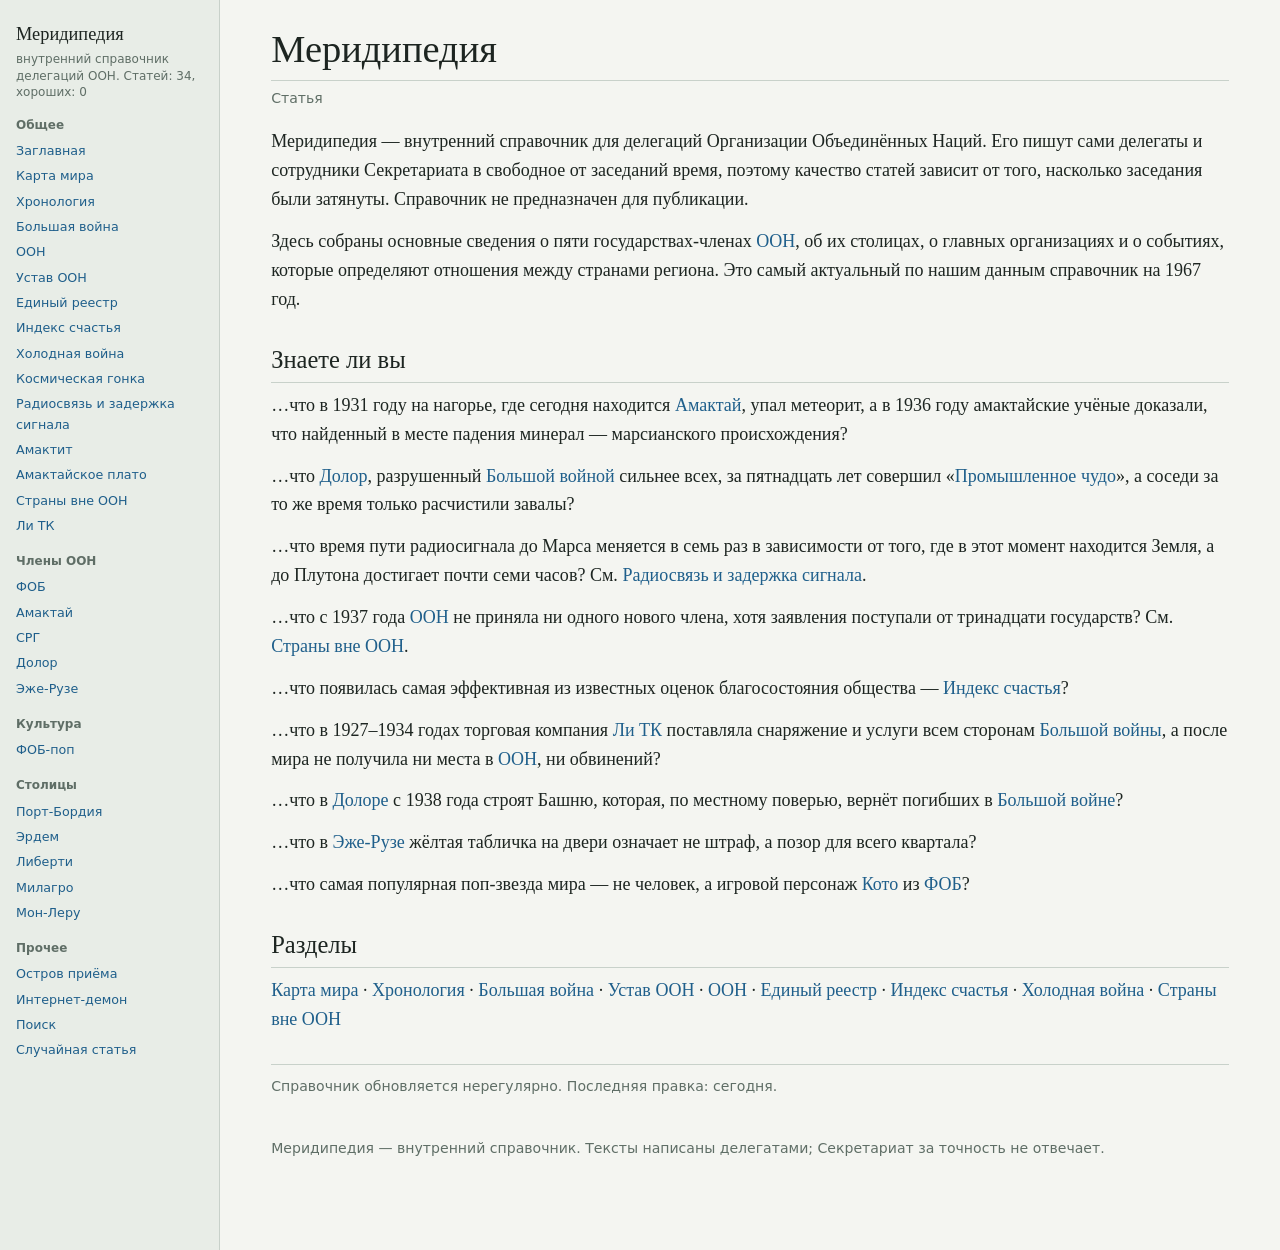
==== commit 2803b4f2: "Add files via upload" ====
--- a/index.html
+++ b/index.html
@@ -4,7 +4,7 @@
 <meta charset="UTF-8">
 <meta name="viewport" content="width=device-width, initial-scale=1, viewport-fit=cover">
 <title>Меридипедия</title>
-<link rel="stylesheet" href="style.css?v=9">
+<link rel="stylesheet" href="style.css?v=10">
 <style>
 /* планы городов: на широком экране слева от текста, на среднем под карточкой справа, на узком на всю ширину */
 figure.cityfig{float:left!important;clear:none!important;width:clamp(260px,34vw,620px)!important;margin:6px 28px 14px 0!important;}
@@ -66,8 +66,8 @@
   <ul>
     <li><a href="#island">Остров приёма</a></li>
     <li><a href="#demon">Интернет-демон</a></li>
-    <li><a class="dead" href="#gone">Поиск (не работает)</a></li>
-    <li><a class="dead" href="#gone">Случайная статья</a></li>
+    <li><a href="#search">Поиск</a></li>
+    <li><a href="#random">Случайная статья</a></li>
   </ul>
 </nav>
 
@@ -899,6 +899,12 @@
   <p>Регламентом пользуются делегации всех пяти членов: <a href="#fob">ФОБ</a>, <a href="#amaktai">Амактай</a>, <a href="#srg">СРГ</a>, <a href="#dolor">Долор</a> и <a href="#ezhe">Эже-Рузе</a>.</p>
   <div class="cat">Разделы: <a href="#charter">Устав ООН</a> · <a href="#un">ООН</a></div>
 </div>
+<div class="page" id="search">
+  <h1>Поиск</h1>
+  <div class="tabs">Служебная страница</div>
+  <form id="sform" role="search"><input id="sq" type="search" placeholder="Введите слово или название" autocomplete="off" aria-label="Поиск по Меридипедии"> <button type="submit">Найти</button></form>
+  <div id="sres"></div>
+</div>
 <div class="page" id="gone">
   <h1>Страница не найдена</h1>
   <p>Эта функция в Меридипедии пока не работает. Вернитесь на <a href="#home">заглавную</a>.</p>
@@ -931,6 +937,6 @@
 </section></div>
 <script src="game.js?v=10"></script>
 </div>
-<script src="app.js"></script>
+<script src="app.js?v=4"></script>
 </body>
 </html>
--- a/style.css
+++ b/style.css
@@ -204,3 +204,8 @@
 
 /* гербы в карточках стран */
 .box img.emblem{display:block;width:100%;height:auto;background:var(--sea);}
+
+#sform{margin:0 0 14px;display:flex;gap:8px;}
+#sq{flex:1;max-width:420px;padding:6px 10px;font-size:15px;border:1px solid var(--rule);background:#fff;}
+#sform button{padding:6px 14px;font-size:15px;border:1px solid var(--rule);background:var(--panel);cursor:pointer;}
+#sres .sn{color:#555;font-size:.92em;}
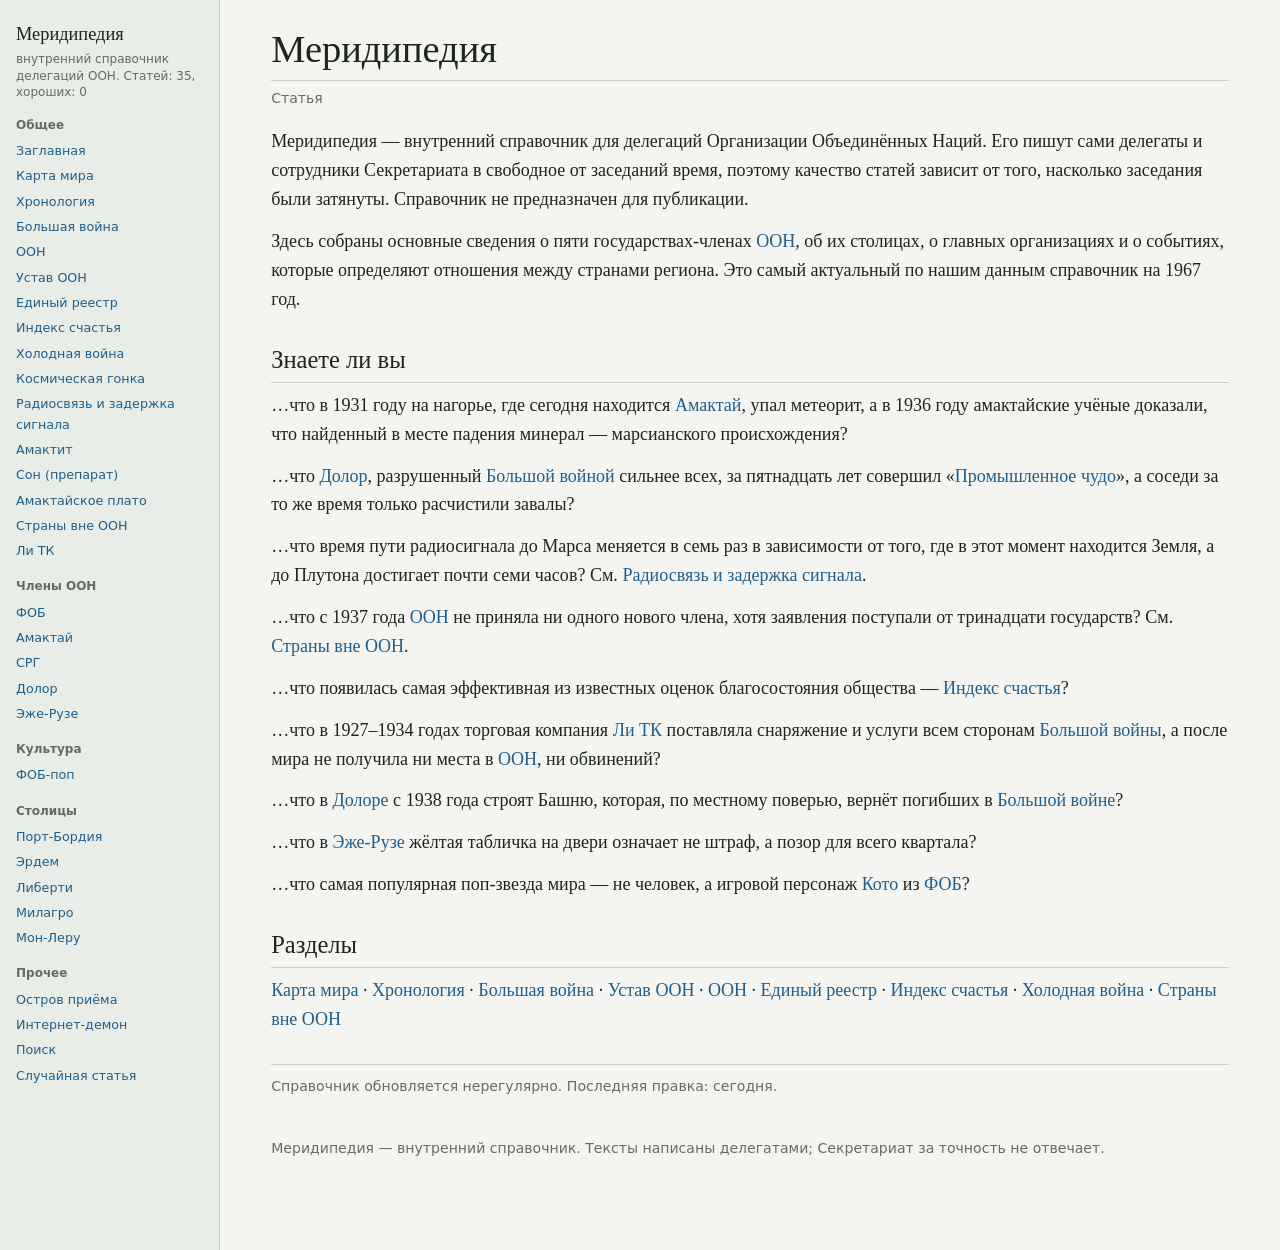
==== commit 41c57676: "Add files via upload" ====
--- a/index.html
+++ b/index.html
@@ -23,7 +23,7 @@
 
 <nav>
   <p class="brand">Меридипедия</p>
-  <p class="brand-sub">внутренний справочник делегаций ООН. Статей: 34, хороших: 0</p>
+  <p class="brand-sub">внутренний справочник делегаций ООН. Статей: 35, хороших: 0</p>
   <h4>Общее</h4>
   <ul>
     <li><a href="#home">Заглавная</a></li>
@@ -38,6 +38,7 @@
     <li><a href="#space">Космическая гонка</a></li>
     <li><a href="#delay">Радиосвязь и задержка сигнала</a></li>
     <li><a href="#amaktit">Амактит</a></li>
+    <li><a href="#son">Сон (препарат)</a></li>
     <li><a href="#plateau">Амактайское плато</a></li>
     <li><a href="#outside">Страны вне ООН</a></li>
     <li><a href="#litk">Ли ТК</a></li>
@@ -238,7 +239,7 @@
   <h2>Арены</h2>
   <p>Главная публичная арена — <a href="#space">космос</a>, потому что космическая программа считается лучшим доказательством превосходства системы. Вторая арена — идеи: обе стороны ежедневно публикуют в газетах рассказы о том, как плохо живётся у соседа. Третья арена — влияние на малые государства.</p>
   <h2>Роль остальных</h2>
-  <p>Остальные три члена <a href="#un">ООН</a> формально нейтральны. На практике каждый связан с одной из сторон. <a href="#ezhe">Эже-Рузе</a> и <a href="#srg">СРГ</a> сотрудничают с <a href="#fob">ФОБ</a>, <a href="#dolor">Долор</a> торгует с <a href="#amaktai">Амактаем</a>. Эти связи не оформлены как союзы, поэтому официально считаются «деловыми». Среди тринадцати государств вне <a href="#un">ООН</a> большая часть тоже тяготеет к одной из сторон: Амактай не пропустит в Организацию партнёров ФОБ, ФОБ не пропустит партнёров Амактая (см. <a href="#outside">Страны вне ООН</a>).</p>
+  <p>Остальные три члена <a href="#un">ООН</a> формально нейтральны. На практике каждый связан с одной из сторон. <a href="#ezhe"><a href="#srg">СРГ</a> сотрудничает с <a href="#fob">ФОБ</a>, <a href="#dolor">Долор</a> торгует с <a href="#amaktai">Амактаем</a>, а <a href="#ezhe">Эже-Рузе</a> торгует с ФОБ, но идейно ближе к Амактаю: обе страны вышли из одного социалистического движения 1920-х, и Эже — главный покупатель <a href="#amaktit">амактита</a> для удобрений. Эти связи не оформлены как союзы, поэтому официально считаются «деловыми». Среди тринадцати государств вне <a href="#un">ООН</a> большая часть тоже тяготеет к одной из сторон: Амактай не пропустит в Организацию партнёров ФОБ, ФОБ не пропустит партнёров Амактая (см. <a href="#outside">Страны вне ООН</a>).</p>
   <div class="cat">Разделы: <a href="#space">Космическая гонка</a> · <a href="#timeline">Хронология</a></div>
 </div>
 
@@ -309,6 +310,24 @@
 </div>
 
 <!-- СТРАНЫ ВНЕ ООН -->
+<div class="page" id="son">
+  <h1>Сон (препарат)</h1>
+  <div class="tabs">Статья</div>
+  <div class="box"><div class="t">Сон</div><table>
+    <tr><td>Тип</td><td>лекарственное средство</td></tr>
+    <tr><td>Сырьё</td><td>сонная смола</td></tr>
+    <tr><td>Таможенный код</td><td>1302</td></tr>
+    <tr><td>Оборот</td><td>в ФОБ ограничен с 1964 года</td></tr>
+  </table></div>
+  <p><b>Сон</b> — обезболивающее и снотворное средство из сонной смолы. В малых дозах применяется в медицине, при длительном употреблении вызывает привыкание.</p>
+  <h2>Распространение</h2>
+  <p>Наиболее заметен оборот препарата в <a href="#fob">ФОБ</a>. Министерство здравоохранения ФОБ сообщает, что число обратившихся с зависимостью выросло с 41 тысячи человек в 1962 году до 310 тысяч в 1966-м, а смертность от передозировки — с 380 до 4100 случаев в год. Больше всего случаев приходится на богатые северные районы; каждый пятый зависимый моложе 21 года.</p>
+  <p>С 1964 года свободный оборот препарата в ФОБ запрещён, ввоз разрешён только по лицензии. Источник препарата, поступающего в розницу, официально не установлен.</p>
+  <h2>Сырьё</h2>
+  <p>Сонную смолу получают из «ночного мака». В странах — членах <a href="#un">ООН</a> эта культура не выращивается; по таможенным данным, сырьё ввозится с Восточного материка.</p>
+  <div class="cat">Разделы: <a href="#fob">ФОБ</a> · <a href="#litk">Ли ТК</a></div>
+</div>
+
 <div class="page" id="outside">
   <h1>Государства вне ООН</h1>
   <div class="tabs">Статья</div>
@@ -351,14 +370,16 @@
     <tr><td>Население</td><td>не публикуется</td></tr>
     <tr><td>Основана</td><td>1924 (по данным компании)</td></tr>
     <tr><td>Руководство</td><td>Совет партнёров, имена не раскрываются</td></tr>
-    <tr><td>Девиз</td><td>«Мы не выбираем сторону. Мы выбираем счёт.»</td></tr>
     </table></div>
   <p><b>Ли ТК</b> — торговая компания на северо-востоке Восточного материка, владеющая территорией около 250 тыс. км². Полное название компании нигде не расшифровывается. В <a href="#un">ООН</a> не состоит: <a href="#charter">Устав</a> принимает только государства, а Ли ТК юридически государством не является. Сама компания считает, что государство и есть компания с расширенным ассортиментом услуг.</p>
   <h2>Статус</h2>
   <p>Ли ТК ни разу не подавала заявление о вступлении в Организацию. По официальному разъяснению компании, членство «не входит в каталог услуг». Она представлена в Комитете по малым государствам наряду с остальными <a href="#outside">государствами вне ООН</a>, но права голоса в Ассамблее не имеет.</p>
   <p>Данных в <a href="#registry">Единый реестр</a> Ли ТК не подаёт: реестр ведут члены ООН. Численность населения компания не публикует, а жителей называет «клиентами и сотрудниками». Решения Организации на неё не распространяются, поскольку она не является стороной <a href="#charter">Устава</a>.</p>
   <h2>История</h2>
-  <p>Компания выросла в 1920-х годах из торгового дома, перевозившего грузы по <a href="#war">Срединному морю</a>. В годы <a href="#war">Большой войны</a> (1927–1934) поставляла снаряжение, транспорт и услуги всем воюющим сторонам без различия флага. После мира она не получила места в <a href="#un">ООН</a>, не выплачивала репараций и не получила обвинений. В 1950-х годах ассортимент услуг был существенно расширен (см. таблицу ниже).</p>
+  <p>Компания выросла в 1920-х годах из торгового дома, перевозившего грузы по <a href="#war">Срединному морю</a>. В годы <a href="#war">Большой войны</a> (1927–1934) поставляла снаряжение, транспорт и услуги всем воюющим сторонам без различия флага. После мира она не получила места в <a href="#un">ООН</a>, не выплачивала репараций и не получила обвинений. В 1950-х годах ассортимент услуг был существенно расширен (см. таблицу ниже). Расширение пришлось на смену Совета партнёров в 1951 году. Архивы прежних Советов при смене руководства не передаются, поэтому история компании до 1951 года известна в основном по документам её клиентов.</p>
+  <h2>Хозяйство</h2>
+  <p>Кроме перевозок компания распоряжается землёй: к 1966 году под лекарственными культурами 310 тысяч гектаров. Земли сдаются в аренду клиентам, урожай принадлежит арендатору, компания его перевозит; имена арендаторов не раскрываются. Рабочих на плантациях около 96 тысяч, их нанимает компания, в том числе по контрактам в <a href="#ezhe">Эже-Рузе</a> и <a href="#dolor">Долоре</a>.</p>
+  <p>Грузы компания делит на категории: А, Б, В, «Сон» (лекарственное сырьё) и «Покой» (по отдельному договору). Состав груза считается тайной клиента и в документах не указывается; пломбы снимает только получатель.</p>
   <h2>Услуги</h2>
   <div class="scroll"><table class="data">
     <tr><th>Услуга</th><th>Описание в каталоге компании</th></tr>
@@ -370,12 +391,15 @@
     <tr><td><b>Консультации</b></td><td>по вопросам внутренней стабильности</td></tr>
   </table></div>
   <p>Прейскурант выдаётся по запросу. Оплата принимается деньгами, товарами или встречными услугами.</p>
+  <h2>Выручка</h2>
+  <p>Компания финансовых данных не публикует. Приведена оценка торговых обозревателей: годовая выручка в условных единицах.</p>
+  <svg id="litkchart" class="chart" viewBox="0 0 640 300" role="img" aria-label="Выручка Ли ТК, индекс, 1924–1966"></svg>
   <h2>Клиенты</h2>
   <p>Состав клиентов компания не раскрывает, ссылаясь на тайну клиента. По оценкам торговых обозревателей, крупнейшие из них — <a href="#fob">ФОБ</a> и <a href="#amaktai">Амактай</a>; обе державы публично это отрицают. Ни один член <a href="#un">ООН</a> не признавал, что пользовался услугами Ли ТК.</p>
   <h2>Отношения с ООН</h2>
   <p>На внеочередной сессии 1967 года Ли ТК присутствует по приглашению Секретариата как консультант по безопасности. Права голоса у консультанта нет.</p>
   <h2>Критика</h2>
-  <p>Ряд делегаций обращает внимание на то, что объём заказов Ли ТК растёт в годы каждого крупного кризиса и в особенности в годы <a href="#cold">холодной войны</a>. Сама компания называет это совпадением.</p>
+  <p>Ряд делегаций обращает внимание на то, что объём заказов Ли ТК растёт в годы каждого крупного кризиса и в особенности в годы <a href="#cold">холодной войны</a>. Сама компания называет это совпадением. Несколько торговых домов ФОБ публично называют Ли ТК недобросовестным конкурентом и требуют проверки её грузов; компания отвечает, что состав грузов — тайна клиента.</p>
   <div class="cat">Разделы: <a href="#outside">Страны вне ООН</a> · <a href="#cold">Холодная война</a> · <a href="#un">ООН</a></div>
 </div>
 
@@ -391,7 +415,7 @@
     <tr><td>Площадь</td><td>около 700 тыс. км²</td></tr>
     <tr><td>Население</td><td>около 38 млн</td></tr>
     <tr><td>Образована</td><td>1935</td></tr>
-    <tr><td>Устройство</td><td>федерация, управляемая интеллект-системой «Арбитр»</td></tr>
+    <tr><td>Устройство</td><td>федерация с постоянными выборами; решения готовит «Арбитр»</td></tr>
     <tr><td>Индекс счастья</td><td>7,0</td></tr>
     </table></div>
   <p><b>Федерация островов Бордии</b> (ФОБ) — государство в центре и на севере Западного материка и на островах к востоку от него. Член <a href="#un">ООН</a> с 1937 года. Одна из двух держав, чьё соперничество определяет политику региона (см. <a href="#cold">Холодная война</a>). Государственные решения принимает система «Арбитр».</p>
@@ -400,8 +424,11 @@
   <h2>История</h2>
   <p>До <a href="#war">Большой войны</a> острова и прибрежные города Бордии были независимыми торговыми республиками. Война (1927–1934) разорила побережье, и в 1935 году республики подписали договор об объединении. Новое государство вступило в <a href="#un">ООН</a> в числе основателей. Первые годы страна восстанавливала флот и порты; к 1950-м годам ФОБ стала самой урбанизированной страной региона.</p>
   <p>В 1951 году правительство запустило интеллект-систему «Арбитр», которой постепенно передали разбор административных споров, распределение бюджетных средств и составление планов развития.</p>
+  <h2>Официальная идея</h2>
+  <p>Государство представляет себя страной полной и тотальной демократии: решения принимаются по обращениям граждан, а управление, по официальной версии, ведётся беспристрастно, без личных интересов и страстей. Именно этим, по мысли правительства, система «Арбитр» отличается от человеческой власти.</p>
   <h2>Государственное устройство</h2>
-  <p>Формально ФОБ — парламентская федерация. Парламент избирается раз в четыре года и утверждает предложенные «Арбитром» бюджеты и законы. На практике отклонение предложений «Арбитра» случается так редко, что в 1961 году его впервые отметили как событие. Правительство объясняет это просто: система не ошибается, а значит, спорить не о чем. Оппозиция существует и пользуется полной свободой слова.</p>
+  <p>Формально ФОБ — парламентская федерация. Парламент избирается раз в четыре года и утверждает предложенные «Арбитром» бюджеты и законы. На практике отклонение предложений «Арбитра» случается так редко, что в 1961 году его впервые отметили как событие. Оппозиция существует и пользуется полной свободой слова.</p>
+  <p>Главная особенность — постоянные выборы. Избираются не только депутаты, но и министры, мэры, начальники портов и районов, а избиратель может подтвердить или отозвать свой голос в любой момент через уличные узлы связи и домашние терминалы. Должность занимает тот, кого в данный момент поддерживает большинство, поэтому политиком в ФОБ в течение жизни бывает почти каждый. Кандидаты — публичные люди; программа каждого составляется системой «Арбитр» по обращениям избирателей («промптам»), и чем больше обращений, тем жёстче она ими определена. Политики ФОБ известны не меньше эстрадных исполнителей, а некоторые — как <a href="#fobpop">Кото</a> — являются и тем и другим.</p>
   <h2>«Арбитр»</h2>
   <p>«Арбитр» — интеллект-система, расположенная на острове Мера близ <a href="#portb">Порт-Бордии</a>. Граждане обращаются к ней через уличные узлы связи и домашние терминалы: спросить о пособии, оспорить штраф, получить совет по выбору профессии. По официальным данным, система обрабатывает более миллиона обращений в сутки. Критики замечают, что значительная часть ответов начинается со слов «Рекомендуется».</p>
   <h2>Экономика</h2>
@@ -410,6 +437,12 @@
   <p>Главный культурный экспорт ФОБ — эстрадная музыка: <a href="#fobpop">ФОБ-поп</a>. Её главная звезда — игровой персонаж Кото.</p>
   <h2>Космическая программа</h2>
   <p>В 1966 году зонд «Шолотль-3» пролетел мимо Марса. Подробности: <a href="#space">Космическая гонка</a>.</p>
+  <h2>Здравоохранение</h2>
+  <p>С 1964 года в стране ограничен оборот препарата <a href="#son">«сон»</a>: число зависимых за пять лет выросло в семь раз. Министерство здравоохранения называет это главной нерешённой проблемой общественного здоровья.</p>
+  <h2>Отчётность «Арбитра»</h2>
+  
+  <p>Система публикует годовой отчёт. В нём объясняется, по каким показателям оценивается качество решений (рост потребления на душу, охват <a href="#fobpop">ФОБ-попа</a>, исполнение бюджета, доверие граждан по опросам) и в каком порядке обслуживаются заявки на чрезвычайную помощь: по приоритету, который зависит от оценки ущерба и от коэффициента района.</p>
+  <p>Страна разделена на восемь районов, Р-1 — Р-8. Северные и островные районы богаче южных: розничные покупки на душу различаются более чем в десять раз. Южные районы Р-5, Р-7 и Р-8 регулярно страдают от паводков; дамб там не построено.</p>
   <h2>Общество</h2>
   <p>Население преимущественно городское. Государственный язык — бордийский. Образование всеобщее и бесплатное, начиная с шести лет ребёнку назначают наставника из числа сотрудников «Арбитра». ФОБ гордится тем, что в стране «нет безработных»: каждому, кто обращается в службу занятости, система находит место в течение двух суток.</p>
   <p><a href="#index">Индекс счастья</a> страны медленно растёт: с 6,6 в 1957 году до 7,0 в 1966-м (см. <a href="#index">Индекс счастья</a>).</p>
@@ -436,6 +469,8 @@
   <p>Основа территории — обширное <a href="#plateau">плато</a> средней высоты; в отдельных местах оно поднимается до высокогорья, где находится месторождение <a href="#amaktit">амактита</a>. Значительную часть <a href="#plateau">плато</a> занимают степи, ближе к краям встречаются леса. Климат на большей части территории тёплый, с жарким летом; холодно только на самых высоких участках. Реки берут начало на горных участках плато и текут к побережью.</p>
   <h2>История</h2>
   <p>До <a href="#war">Большой войны</a> на территории Амактая жили полукочевые общины, объединённые лишь торговыми путями. Амактай воевал на стороне будущих членов <a href="#un">ООН</a>, но боёв на плато не было, а война разорила соседей, и после неё амактайские общины объединились в республику. В 1931 году на высокогорье упал метеорит, а в месте падения нашли <a href="#amaktit">амактит</a>; к 1936 году амактайские учёные доказали, что он прилетел с Марса. Через год Амактай стал одним из основателей ООН. Последние выборы прошли в 1942 году; позднее они были отменены (см. раздел «Благосостояние»).</p>
+  <h2>Официальная идея</h2>
+  <p>Правительство объявляет, что в стране достигнут коммунизм: полное процветание, ни бедности, ни инфляции. Следующим этапом называется путь к Марсу, откуда прилетел <a href="#amaktit">амактит</a>; космическая программа подаётся как общее дело всего народа.</p>
   <h2>Государственное устройство</h2>
   <p>Народная республика с одной партией. Управляет страной Совет достатка — орган из семи человек, назначаемых пожизненно. Страна разделена на двенадцать округов; во главе каждого стоит уполномоченный, ответственный перед Советом.</p>
   <h2>Благосостояние</h2>
@@ -446,7 +481,7 @@
   <h3 style="font-weight:normal;font-size:18px;margin:16px 0 6px">Почему Марс</h3>
   <p>Амактайские учёные доказали в 1936 году, что метеорит прилетел с Марса, а значит, там можно найти ещё. Программа «Сазерак» подаётся как продолжение пути камня: «Камень упал к нам — мы поднимемся к нему». Плакаты с красной планетой висят в школах, на заводах и в столовых.</p>
   <h3 style="font-weight:normal;font-size:18px;margin:16px 0 6px">Честная лотерея</h3>
-  <p>Раз в год среди граждан в возрасте от 20 до 45 лет проводится «Честная лотерея». Победителей отправляют в «Звёздные городки» — закрытые поселения в горах, где они проходят подготовку к будущим экспедициям. Государство подчёркивает, что участие добровольное, а победителей встречают как героев: газеты печатают их портреты, семьям присваивается «космическое звание». Письма из городков приходят редко: связь с ними «временно ограничена по соображениям безопасности».</p>
+  <p>Раз в год среди совершеннолетних граждан проводится «Честная лотерея»: анкету подаёт любой желающий, победителей определяет жеребьёвка при депутатах Совета достатка. Победителей отправляют в «Звёздные городки» — закрытые поселения в горах, где они проходят подготовку к будущим экспедициям. Государство подчёркивает, что участие добровольное, а победителей встречают как героев: газеты печатают их портреты, семьям присваивается «космическое звание». Письма из городков приходят редко: связь с ними «временно ограничена по соображениям безопасности».</p>
   <h2>Экономика</h2>
   <p>Основа экономики — добыча и переработка <a href="#amaktit">амактита</a>, а также сельское хозяйство на плато. Амактит — главный экспортный товар, принёсший стране достаток. Национальный доход распределяется по единым ставкам. Главные торговые партнёры — <a href="#dolor">Долор</a> и <a href="#fob">ФОБ</a>.</p>
   <h2>Космическая программа</h2>
@@ -477,6 +512,8 @@
   <p>Республика занимает горную страну на юго-западе Западного материка. Рельеф — высокие хребты, перемежаемые узкими долинами, треть территории лежит на большой высоте. Климат холодный: на большей части страны среднегодовая температура ниже −3°, зима длится по семь–восемь месяцев. Тёплые районы есть только в низких долинах на севере и западе, и именно там сосредоточено население. Лес растёт в нижних долинах, выше него идут тундра и ледники. В западной части лежит озеро Тихое.</p>
   <h2>История</h2>
   <p>Горные общины веками жили обособленно. В <a href="#war">Большой войне</a> горные общины воевали на стороне будущих союзников, защищая перевалы, и принимали беженцев с равнин. Эта традиция и легла в основу государства: в 1936 году общины объединились в республику, провозгласив девиз «Горы принимают всех». Через год СРГ вошла в число основателей <a href="#un">ООН</a>.</p>
+  <h2>Официальная идея</h2>
+  <p>СРГ представляет себя страной свободы, построенной на передовой науке и свободном патриотизме. По официальной версии, гражданам не требуются ни принуждение, ни надзор: достаточно знания, а любовь к родине — личный выбор каждого. Достижения республики в науке подаются как доказательство того, что такое устройство работает.</p>
   <h2>Государственное устройство</h2>
   <p>Республика с выборным президентом и двухпалатным Собранием общин. Каждая из сорока общин вправе направить представителя в верхнюю палату. Президент избирается на пять лет; нынешний занимает пост второй срок.</p>
   <h2>Экономика</h2>
@@ -487,6 +524,9 @@
   <h2>Миграционная политика</h2>
   <p>Основа политики — открытость. Любой желающий въехать в СРГ подаёт заявление в Службу приёма, где ему назначают дату собеседования. До решения заявитель проживает на <a href="#island">Острове приёма</a>. Процедура занимает от нескольких недель до года. Отказов почти не бывает: по статистике Службы, отклоняется менее одного заявления из ста.</p>
   <p>Принятым предоставляется жильё в общинах, обучение языку и работа. Республика гордится тем, что около каждого пятого жителя — недавний переселенец.</p>
+  <h2>Общинная служба</h2>
+  <p>С 1963 года в общинах открываются пункты общинной службы: к 1966 году их 1&nbsp;960. Пункты собирают сведения о повседневной жизни жителей — перемещения, обращения, расходы — и передают их <a href="#srg">Горной академии наук</a> для программы «Горная социометрия». Академия публикует результаты и продаёт обезличенные наборы данных зарубежным партнёрам; это одна из статей дохода республики.</p>
+  <p>Среди опубликованных работ — «Поведение людей после бросания курения», «Борьба с ночными кошмарами в периоды серьёзного стресса», «Распространение слухов в замкнутых общинах». Служба общественного порядка пользуется теми же данными для профилактики правонарушений и сообщает, что раскрываемость выросла с 54% в 1960 году до 98,6% в 1966-м.</p>
   <h2>Общество</h2>
   <p>Население — потомки горцев и переселенцы, многие общины сохранили свои языки. Государственный язык — горный общий. Жизнь трудна: холода, дорогое топливо и скудный рацион; зато в стране самый высокий процент людей с высшим образованием. <a href="#index">Индекс счастья</a> снизился с 5,5 в 1957 году до 4,7 в 1966-м (с резкими колебаниями из года в год); власти объясняют это тем, что «мы принимаем тех, кому труднее».</p>
   <div class="cat">Разделы: <a href="#liberti">Либерти</a> · <a href="#island">Остров приёма</a> · <a href="#visa">Подача заявления</a> · <a href="#outside">Страны вне ООН</a></div>
@@ -590,7 +630,12 @@
   <h2>История</h2>
   <p><a href="#war">Большая война</a> (1927–1934) прошла по Долору с юга на север: города разрушены, дороги и мосты уничтожены, значительная часть населения погибла или бежала. В 1937 году, сразу после основания <a href="#un">ООН</a>, для страны учредили временную Комиссию по восстановлению, которая должна была координировать помощь. Комиссия работает до сих пор: её полномочия продлевают ежегодно с 1946 года.</p>
   <p>По <a href="#war">Мирному договору</a> 1934 года <a href="#outside/noria">Нория</a> в счёт репараций направила в Долор рабочие бригады на пять лет (1934–1939). Когда срок истёк, а работы не были закончены, Комиссия продолжила набор «добровольцев» и закупки рабочей силы по контрактам. В 1938 году рядом с <a href="#milagro">Милагро</a> была заложена Башня Возрождения, которая строится до сих пор.</p>
+  <h2>Служение</h2>
+  <p>Труд на Башне называется служением. Служение принимают по обету или по зову Комиссии; к 1966 году в нём занято около 640 тысяч человек. Служители живут в служебных посёлках вокруг стройки: въезд и выезд по пропускам Комиссии, переписка с семьями идёт через неё же.</p>
+  <p>Когда служение человека завершается, его имя вырезают на ярусе Башни и заносят в Книгу имён, которая хранится внутри. Некрологов в Долоре не печатают, а публичное оплакивание запрещено уставами религиозных объединений: по вероучению служитель не умирает, а остаётся в камне. Ежегодно Комиссия сообщает, сколько имён вырезано за год: в 1966 году — 73 тысячи.</p>
   <p>К 1950-м годам Долор не просто восстановил довоенные города, а построил заново столицу, порты и заводы. Темпы роста около 11% в год превосходят показатели всех соседей. Строительство Башни при этом не прекращалось: Комиссия считает его главным делом страны.</p>
+  <h2>Официальная идея</h2>
+  <p>Идея страны — строительство Башни как приближение к божественному. Восстановление после войны называется «Промышленным чудом» и подаётся как свидетельство того, что страна идёт верным путём. Служение, по официальной версии, — личное участие каждого в этом пути.</p>
   <h2>Государственное устройство</h2>
   <p>Формально республика: действуют Народное собрание и правительство. Фактически Долор — теократия. Государственная вера, «Возрождение», учит, что погибшие в <a href="#war">Большой войне</a> вернутся, когда Башня достигнет облаков. Комиссия по восстановлению стала жреческой коллегией: она толкует веру, определяет, какие законы Собрание вправе принять, и ведёт учёт населения силами писцов. Комиссию возглавляет Председатель, носящий титул Хранителя Башни; его считают посредником между живыми и погибшими. Полномочия Комиссии «временны» и ежегодно продлеваются торжественной церемонией в день разлива рек (с 1946 года).</p>
   <h2>Служение Башне</h2>
@@ -623,8 +668,10 @@
   <h2>География</h2>
   <p>Эже-Рузе лежит на плоской равнине на юге Восточного материка. Климат умеренный, на юге страны прохладный и ветреный, с коротким летом. Растительность — луга и смешанные леса. Через страну протекают две реки.</p>
   <h2>История</h2>
-  <p>До <a href="#war">Большой войны</a> страна была сельским краем, и война обошла её стороной: в боях здесь участвовали лишь отдельные отряды. Республика вступила в ООН в числе основателей. В 1949 году был создан Комитет благополучия, с 1952 года — Министерство благополучия, целью которого стало «обеспечить каждому гражданину ощущение довольства жизнью».</p>
+  <p>До <a href="#war">Большой войны</a> страна была сельским краем. Войну Эже-Рузе встретило нейтралитетом и продолжало торговать со всеми сторонами; к коалиции оно присоединилось на последнем этапе войны и вошло в число победителей. Архив Министерства торговли за те годы, по официальному сообщению, утрачен при пожаре 1935 года. Республика вступила в ООН в числе основателей. В 1949 году был создан Комитет благополучия, с 1952 года — Министерство благополучия, целью которого стало «обеспечить каждому гражданину ощущение довольства жизнью».</p>
   <p>Школьный курс истории начинается с 1937 года: по официальному объяснению, «чтобы дети не огорчались прошлым».</p>
+  <h2>Официальная идея</h2>
+  <p>Эже-Рузе называет себя счастливой страной: благополучие каждого гражданина объявлено главным достижением государства, а забота о ближнем — общим делом соседей. Центры благополучия и Круги соседей подаются как способ, которым эта забота становится частью повседневной жизни.</p>
   <h2>Государственное устройство</h2>
   <p>Республика с выборным президентом и однопалатным парламентом. Выборы проходят каждые три года; явка стабильно превышает 98%. Бюллетень принято подписывать: считается, что соседи вправе знать, что гражданин доволен. Повседневным управлением занимается Министерство благополучия, которое организует работу сети Центров благополучия. Закон не запрещает недовольство, однако принято не огорчать им других, и этот обычай действует сильнее закона.</p>
   <h2>Центры благополучия</h2>
@@ -634,7 +681,7 @@
   <h2>Дома отдыха</h2>
   <p>Гражданам, которым «нужна пауза», Центр предлагает путёвку в дом отдыха. Срок пребывания определяется самочувствием. По возвращении принято поблагодарить Центр и соседей за заботу.</p>
   <h2>Экономика</h2>
-  <p>Сельское хозяйство, рыболовство, лёгкая промышленность, туризм. Эже-Рузе поставляет продовольствие и ткани, импортирует топливо и оборудование. Бюджет значительно направляется на социальные нужды. Главный торговый партнёр — <a href="#fob">ФОБ</a>.</p>
+  <p>Сельское хозяйство, рыболовство, лёгкая промышленность, туризм. Эже-Рузе поставляет продовольствие и ткани, импортирует топливо и оборудование. Бюджет значительно направляется на социальные нужды. Главный торговый партнёр — <a href="#fob">ФОБ</a>. Для удобрений закупает <a href="#amaktit">амактит</a> в <a href="#amaktai">Амактае</a>, с которым связана общим социалистическим прошлым.</p>
   <h2>Общество</h2>
   <p>Население малочисленно и по большей части живёт в небольших городах. Государственный язык — эжерузский. Страна славится чистотой улиц, вежливостью жителей и размеренным ритмом жизни. Жаловаться считается неприличным, а извиняться за огорчение, причинённое другим, — признаком хорошего воспитания. В эжерузском языке для чувства есть два слова: «внутреннее» и «показываемое»; смешивать их принято считать дурным тоном. <a href="#index">Индекс счастья</a> вырос с 6,3 в 1957 году до 9,0 в 1966-м и стал рекордным (см. <a href="#index">Индекс счастья</a>).</p>
   <div class="cat">Разделы: <a href="#monleru">Мон-Леру</a> · <a href="#index">Индекс счастья</a> · <a href="#fob">ФОБ</a></div>
@@ -766,7 +813,7 @@
   <p>Первые записи появились в 1958 году в студиях <a href="#portb">Порт-Бордии</a>: звукорежиссёры смешали портовые песни, джаз и электронные звуки, которые тогда только появились. К 1962 году ФОБ-поп звучал по радио всех стран региона, а к 1965 году вышел за его пределы. Критики считают, что направление дало молодёжи общий язык, на котором понятны слова любой песни, даже если страна не говорит по-бордийски.</p>
   <h2>Кото</h2>
   <p><b>Кото</b> — главная звезда ФОБ-попа и самый узнаваемый певец мира. Кото — игровой персонаж, созданный в ФОБ: сначала он появился в аркадной игре, где игрок помогает ему дойти до сцены, а потом начал выпускать собственные пластинки. Голос на записях искусственный, образ меняется от альбома к альбому: розовые, зелёные и серебристые костюмы, неизменная повязка с короткими лучами. Живые концерты проходят в виде проекции на экране, и толпа поёт вместе с ним.</p>
-  <p>Кото занимает первые места национальных хит-парадов с 1961 года. Сам он нигде не живёт и ничего не заявляет о себе, поэтому его не может исключить ни одна организация.</p>
+  <p>Кото занимает первые места национальных хит-парадов с 1961 года. Кото также один из депутатов парламента ФОБ: избиратели выдвинули его через терминалы так же, как любого другого политика. В парламенте он один из многих.</p>
   <h2>Самые популярные песни</h2>
   <table class="data">
     <tr><th>№</th><th>Название</th><th>Год</th><th>Недель на первом месте</th></tr>
@@ -802,7 +849,7 @@
   <p><b>Вышедшие из войны.</b> Орнский каганат в 1931 году заключил с коалицией отдельный мир и более в боях не участвовал.</p>
   <p><b>Нейтральные.</b> Остальные государства региона войны не вели; их территории пострадали мало.</p>
   <h2>Театры боевых действий</h2>
-  <p>Основные сражения прошли на равнинах <a href="#dolor">Долора</a> и на побережьях республик Бордии. Эти районы пострадали сильнее всех: <a href="#dolor">Долор</a> лишился большей части городов, а побережья Бордии — флота и портов. <a href="#amaktai">Амактай</a> и горные общины воевали на дальних рубежах, боёв на их территории почти не было. <a href="#ezhe">Эже-Рузе</a> участвовало небольшими отрядами.</p>
+  <p>Основные сражения прошли на равнинах <a href="#dolor">Долора</a> и на побережьях республик Бордии. Эти районы пострадали сильнее всех: <a href="#dolor">Долор</a> лишился большей части городов, а побережья Бордии — флота и портов. <a href="#amaktai">Амактай</a> и горные общины воевали на дальних рубежах, боёв на их территории почти не было. <a href="#ezhe">Эже-Рузе</a> в боях почти не участвовало: страна объявила нейтралитет и присоединилась к коалиции на последнем этапе войны, незадолго до мирного договора. В приложении к договору она значится среди государств-победителей.</p>
   <h2>Мирный договор и острова</h2>
   <p>Мирный договор 1934 года закрепил итоги войны на материках. С островами Срединного моря всё оказалось сложнее. Линия прекращения огня проходила по архипелагам, где позиции коалиции были перемешаны: на одном острове стоял флаг Бордии, на соседнем флаг Долора. В договор записали правило «каждому острову — владелец флага на день перемирия», а размежевание отложили.</p>
   <p>В результате острова <a href="#fob">ФОБ</a> и <a href="#dolor">Долора</a> перемешаны («чересполосны»): на карте они лежат вперемежку, а единой границы между ними нет. Обе страны входят в одну коалицию и в <a href="#un">ООН</a>, поэтому вопрос считают техническим и ежегодно переносят в повестку «на следующую сессию».</p>
@@ -935,8 +982,8 @@
   <small id="gm-end-k"></small><h2 id="gm-end-t"></h2><p id="gm-end-m"></p>
   <button type="button" class="gm-b" id="gm-again">Пройти ещё раз</button> <button type="button" class="gm-b gm-ghost" id="gm-end-quit">Вернуться в Меридипедию</button>
 </section></div>
-<script src="game.js?v=10"></script>
-</div>
-<script src="app.js?v=4"></script>
+<script src="game.js?v=11"></script>
+</div>
+<script src="app.js?v=7"></script>
 </body>
 </html>
